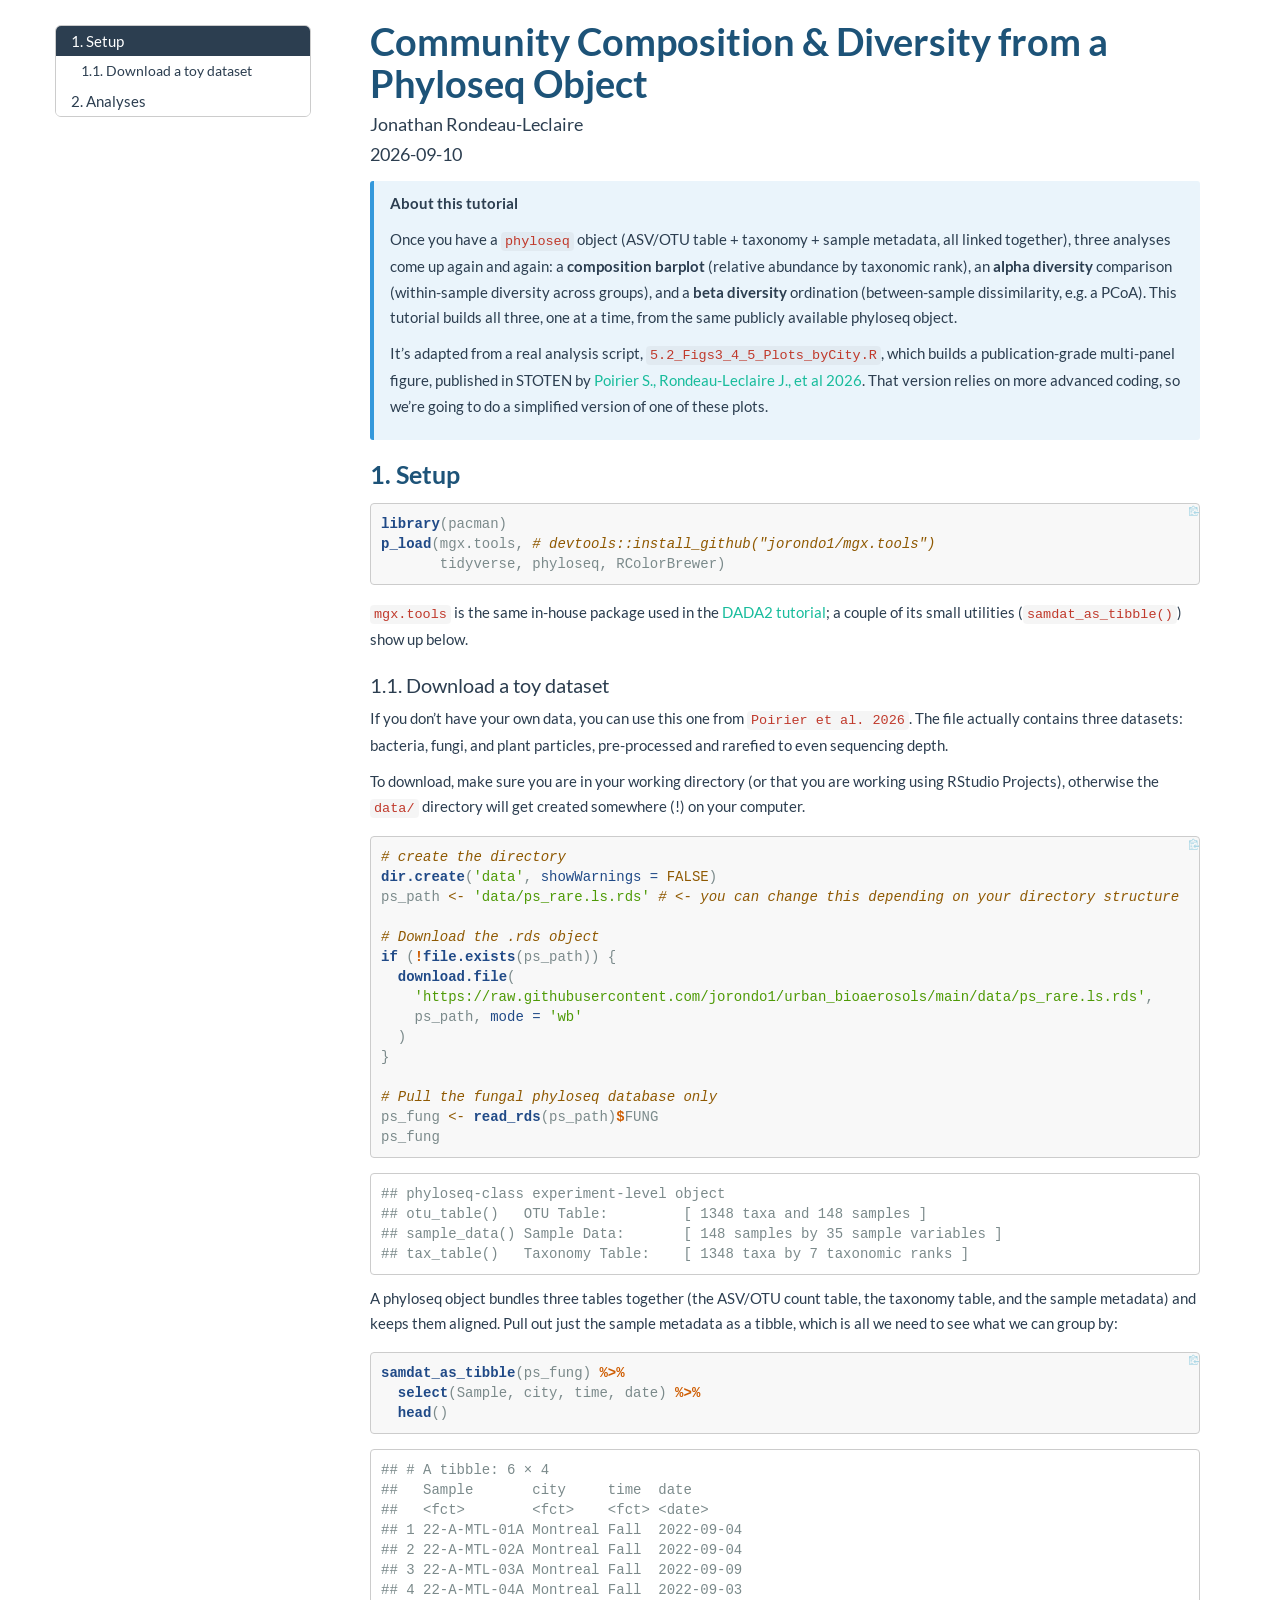
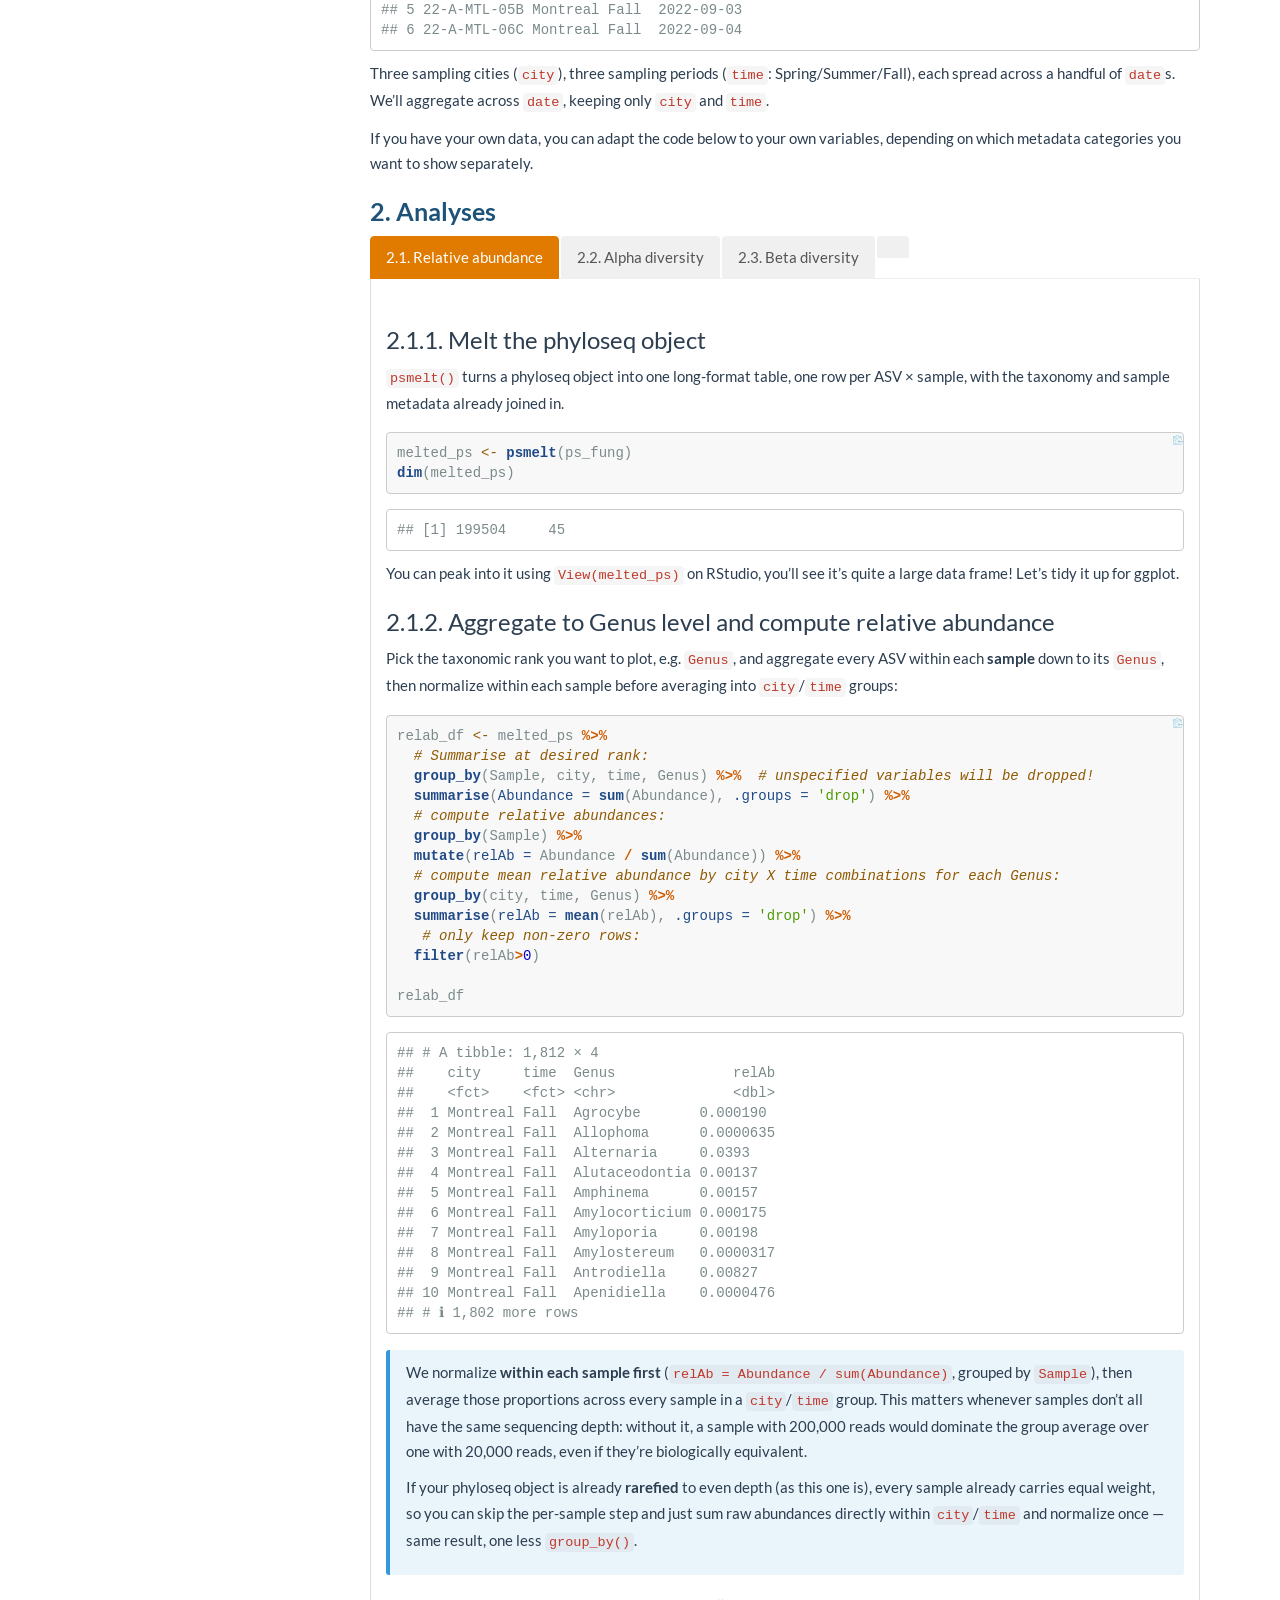
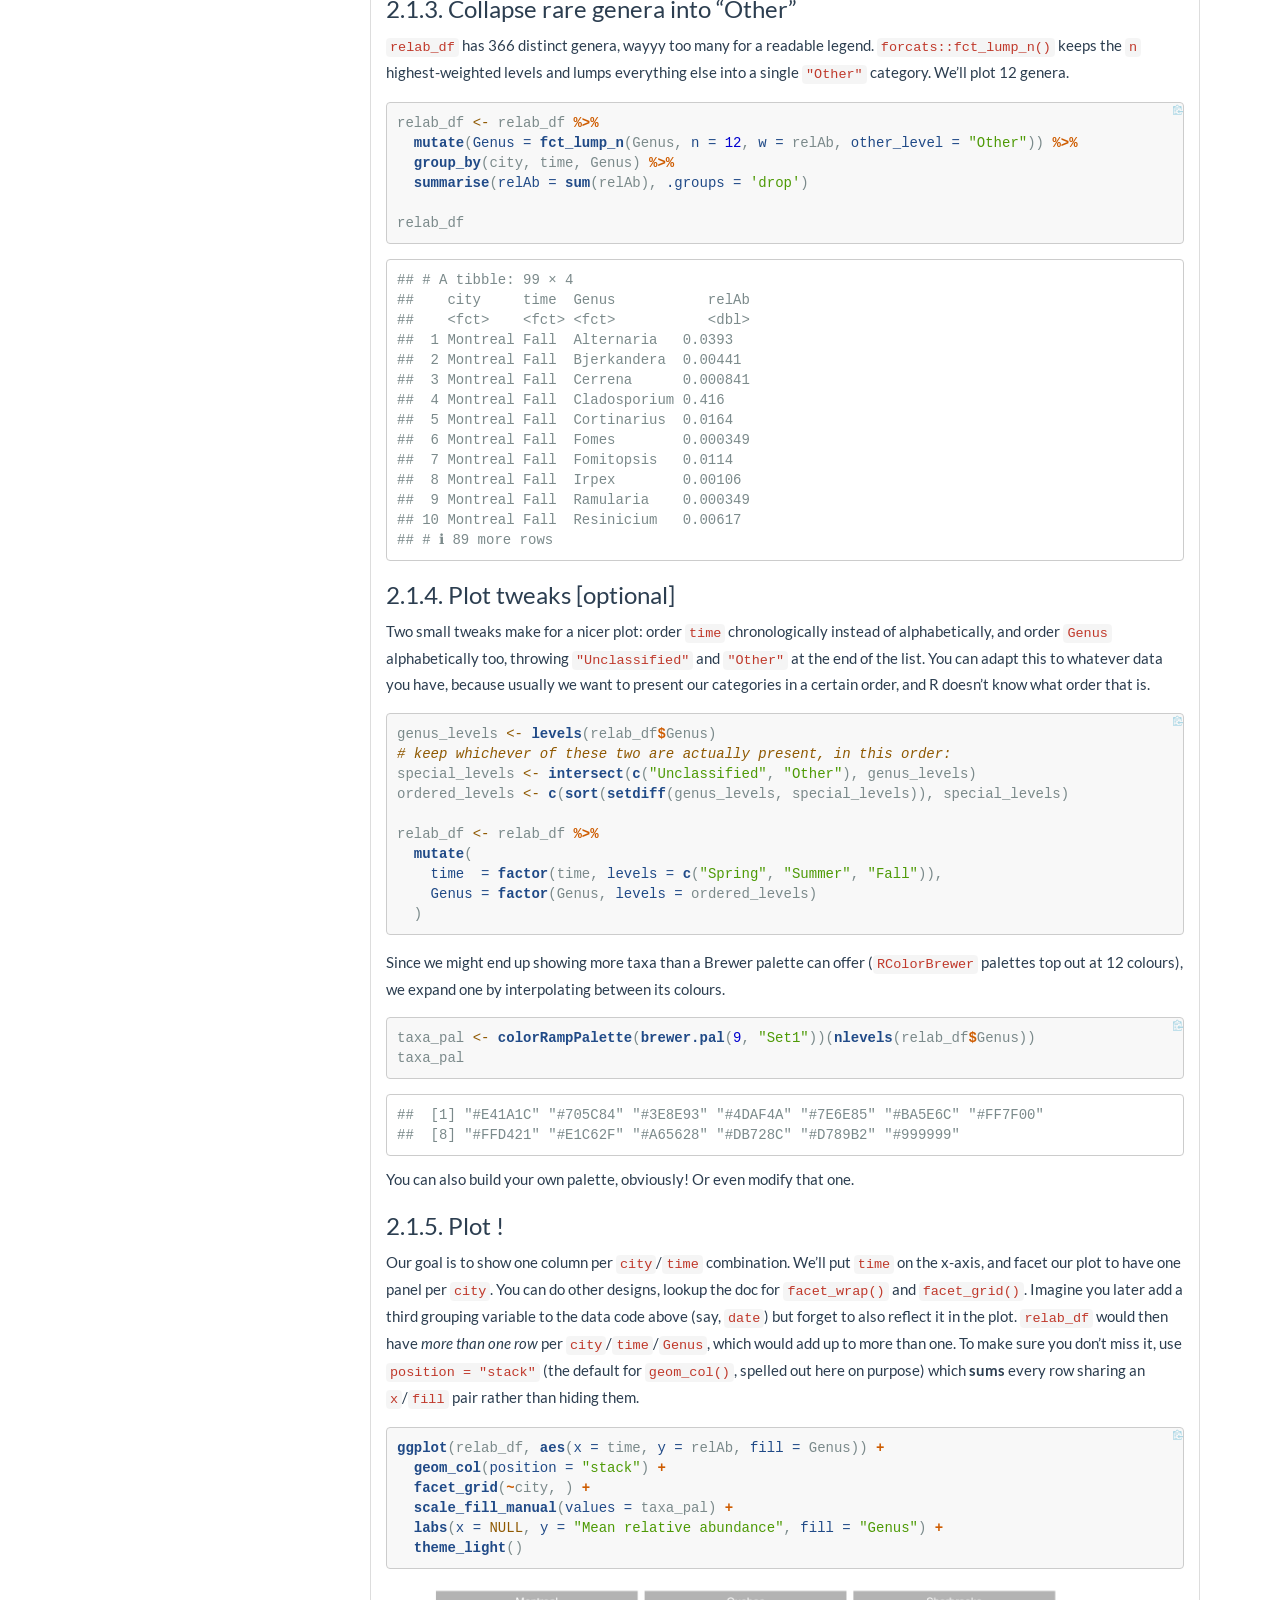
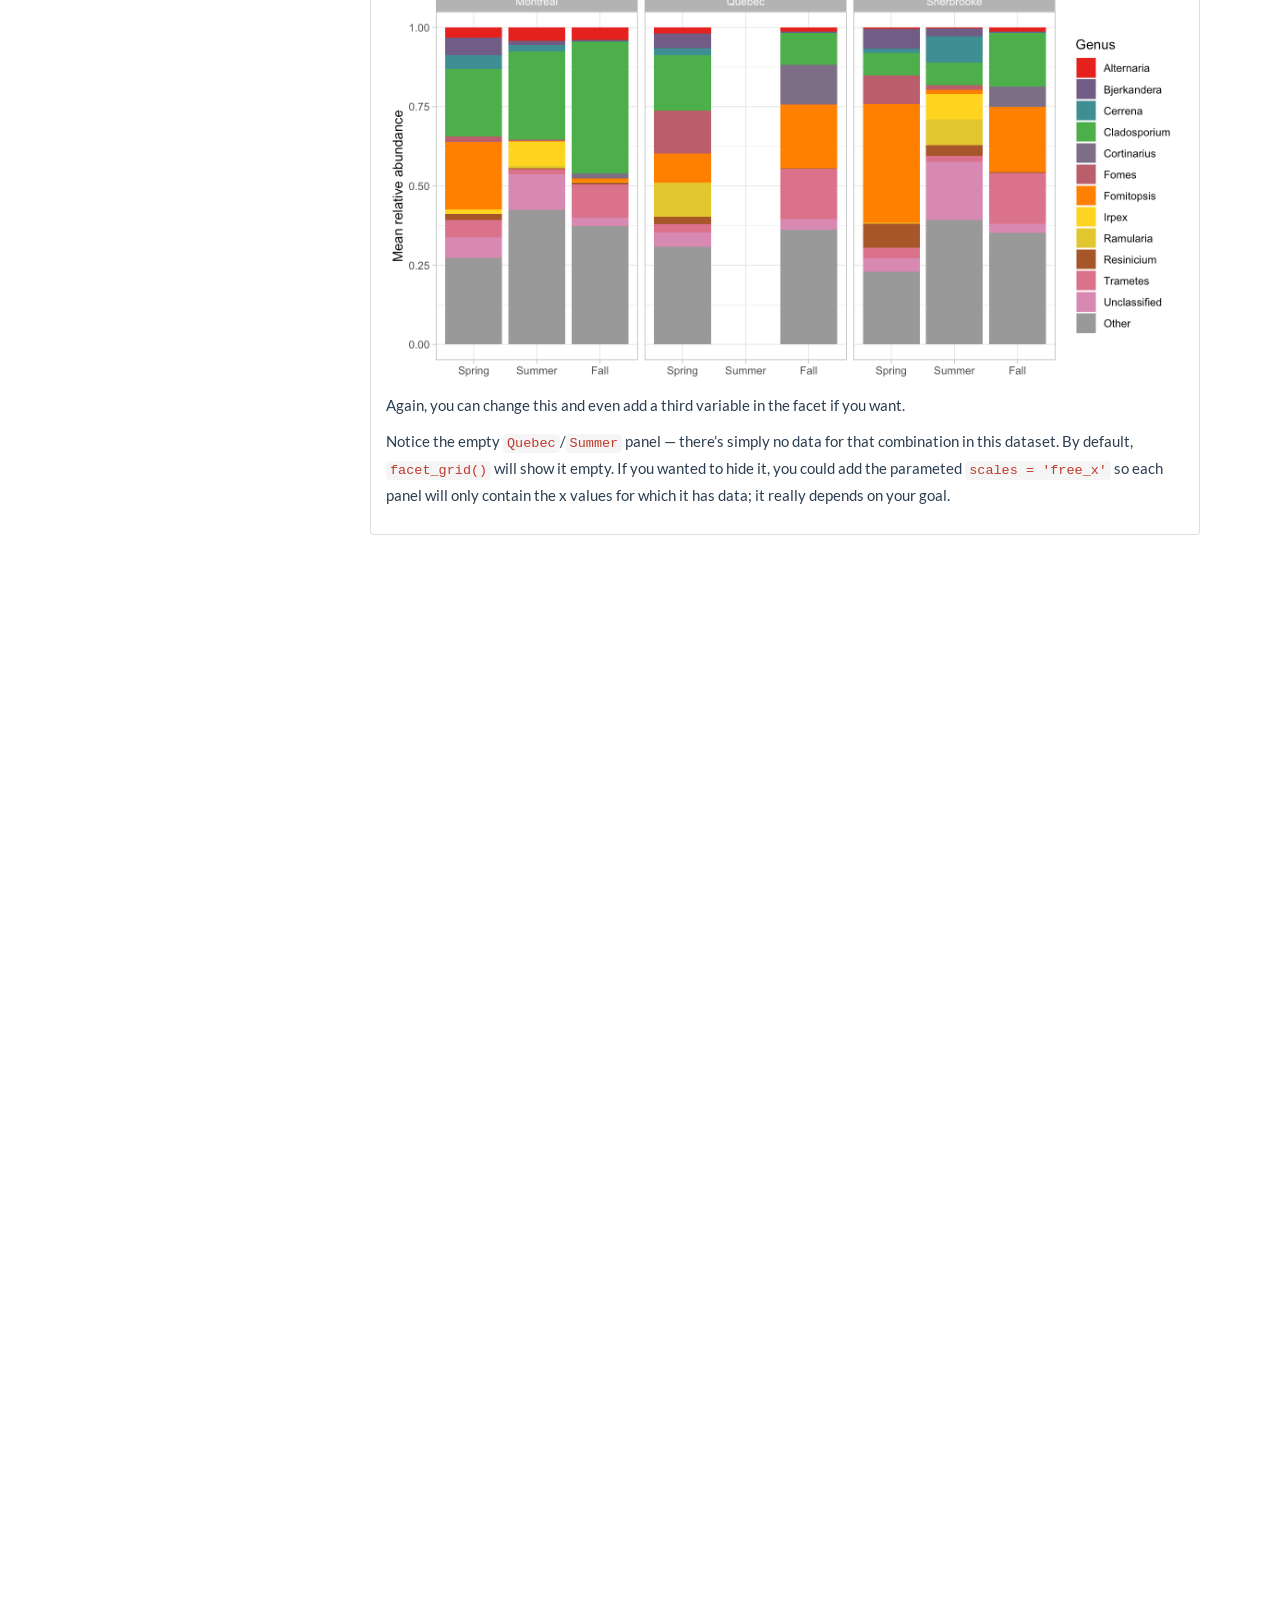
==== community_composition_tutorial.html @ 9f523bad "relab plot tuto" ====
<!DOCTYPE html>

<html>

<head>

<meta charset="utf-8" />
<meta name="generator" content="pandoc" />
<meta http-equiv="X-UA-Compatible" content="IE=EDGE" />


<meta name="author" content="Jonathan Rondeau-Leclaire" />

<meta name="date" content="2026-09-10" />

<title>Community Composition &amp; Diversity from a Phyloseq Object</title>

<script>// Pandoc 2.9 adds attributes on both header and div. We remove the former (to
// be compatible with the behavior of Pandoc < 2.8).
document.addEventListener('DOMContentLoaded', function(e) {
  var hs = document.querySelectorAll("div.section[class*='level'] > :first-child");
  var i, h, a;
  for (i = 0; i < hs.length; i++) {
    h = hs[i];
    if (!/^h[1-6]$/i.test(h.tagName)) continue;  // it should be a header h1-h6
    a = h.attributes;
    while (a.length > 0) h.removeAttribute(a[0].name);
  }
});
</script>
<script>/*! jQuery v3.6.0 | (c) OpenJS Foundation and other contributors | jquery.org/license */
!function(e,t){"use strict";"object"==typeof module&&"object"==typeof module.exports?module.exports=e.document?t(e,!0):function(e){if(!e.document)throw new Error("jQuery requires a window with a document");return t(e)}:t(e)}("undefined"!=typeof window?window:this,function(C,e){"use strict";var t=[],r=Object.getPrototypeOf,s=t.slice,g=t.flat?function(e){return t.flat.call(e)}:function(e){return t.concat.apply([],e)},u=t.push,i=t.indexOf,n={},o=n.toString,v=n.hasOwnProperty,a=v.toString,l=a.call(Object),y={},m=function(e){return"function"==typeof e&&"number"!=typeof e.nodeType&&"function"!=typeof e.item},x=function(e){return null!=e&&e===e.window},E=C.document,c={type:!0,src:!0,nonce:!0,noModule:!0};function b(e,t,n){var r,i,o=(n=n||E).createElement("script");if(o.text=e,t)for(r in c)(i=t[r]||t.getAttribute&&t.getAttribute(r))&&o.setAttribute(r,i);n.head.appendChild(o).parentNode.removeChild(o)}function w(e){return null==e?e+"":"object"==typeof e||"function"==typeof e?n[o.call(e)]||"object":typeof e}var f="3.6.0",S=function(e,t){return new S.fn.init(e,t)};function p(e){var t=!!e&&"length"in e&&e.length,n=w(e);return!m(e)&&!x(e)&&("array"===n||0===t||"number"==typeof t&&0<t&&t-1 in e)}S.fn=S.prototype={jquery:f,constructor:S,length:0,toArray:function(){return s.call(this)},get:function(e){return null==e?s.call(this):e<0?this[e+this.length]:this[e]},pushStack:function(e){var t=S.merge(this.constructor(),e);return t.prevObject=this,t},each:function(e){return S.each(this,e)},map:function(n){return this.pushStack(S.map(this,function(e,t){return n.call(e,t,e)}))},slice:function(){return this.pushStack(s.apply(this,arguments))},first:function(){return this.eq(0)},last:function(){return this.eq(-1)},even:function(){return this.pushStack(S.grep(this,function(e,t){return(t+1)%2}))},odd:function(){return this.pushStack(S.grep(this,function(e,t){return t%2}))},eq:function(e){var t=this.length,n=+e+(e<0?t:0);return this.pushStack(0<=n&&n<t?[this[n]]:[])},end:function(){return this.prevObject||this.constructor()},push:u,sort:t.sort,splice:t.splice},S.extend=S.fn.extend=function(){var e,t,n,r,i,o,a=arguments[0]||{},s=1,u=arguments.length,l=!1;for("boolean"==typeof a&&(l=a,a=arguments[s]||{},s++),"object"==typeof a||m(a)||(a={}),s===u&&(a=this,s--);s<u;s++)if(null!=(e=arguments[s]))for(t in e)r=e[t],"__proto__"!==t&&a!==r&&(l&&r&&(S.isPlainObject(r)||(i=Array.isArray(r)))?(n=a[t],o=i&&!Array.isArray(n)?[]:i||S.isPlainObject(n)?n:{},i=!1,a[t]=S.extend(l,o,r)):void 0!==r&&(a[t]=r));return a},S.extend({expando:"jQuery"+(f+Math.random()).replace(/\D/g,""),isReady:!0,error:function(e){throw new Error(e)},noop:function(){},isPlainObject:function(e){var t,n;return!(!e||"[object Object]"!==o.call(e))&&(!(t=r(e))||"function"==typeof(n=v.call(t,"constructor")&&t.constructor)&&a.call(n)===l)},isEmptyObject:function(e){var t;for(t in e)return!1;return!0},globalEval:function(e,t,n){b(e,{nonce:t&&t.nonce},n)},each:function(e,t){var n,r=0;if(p(e)){for(n=e.length;r<n;r++)if(!1===t.call(e[r],r,e[r]))break}else for(r in e)if(!1===t.call(e[r],r,e[r]))break;return e},makeArray:function(e,t){var n=t||[];return null!=e&&(p(Object(e))?S.merge(n,"string"==typeof e?[e]:e):u.call(n,e)),n},inArray:function(e,t,n){return null==t?-1:i.call(t,e,n)},merge:function(e,t){for(var n=+t.length,r=0,i=e.length;r<n;r++)e[i++]=t[r];return e.length=i,e},grep:function(e,t,n){for(var r=[],i=0,o=e.length,a=!n;i<o;i++)!t(e[i],i)!==a&&r.push(e[i]);return r},map:function(e,t,n){var r,i,o=0,a=[];if(p(e))for(r=e.length;o<r;o++)null!=(i=t(e[o],o,n))&&a.push(i);else for(o in e)null!=(i=t(e[o],o,n))&&a.push(i);return g(a)},guid:1,support:y}),"function"==typeof Symbol&&(S.fn[Symbol.iterator]=t[Symbol.iterator]),S.each("Boolean Number String Function Array Date RegExp Object Error Symbol".split(" "),function(e,t){n["[object "+t+"]"]=t.toLowerCase()});var d=function(n){var e,d,b,o,i,h,f,g,w,u,l,T,C,a,E,v,s,c,y,S="sizzle"+1*new Date,p=n.document,k=0,r=0,m=ue(),x=ue(),A=ue(),N=ue(),j=function(e,t){return e===t&&(l=!0),0},D={}.hasOwnProperty,t=[],q=t.pop,L=t.push,H=t.push,O=t.slice,P=function(e,t){for(var n=0,r=e.length;n<r;n++)if(e[n]===t)return n;return-1},R="checked|selected|async|autofocus|autoplay|controls|defer|disabled|hidden|ismap|loop|multiple|open|readonly|required|scoped",M="[\\x20\\t\\r\\n\\f]",I="(?:\\\\[\\da-fA-F]{1,6}"+M+"?|\\\\[^\\r\\n\\f]|[\\w-]|[^\0-\\x7f])+",W="\\["+M+"*("+I+")(?:"+M+"*([*^$|!~]?=)"+M+"*(?:'((?:\\\\.|[^\\\\'])*)'|\"((?:\\\\.|[^\\\\\"])*)\"|("+I+"))|)"+M+"*\\]",F=":("+I+")(?:\\((('((?:\\\\.|[^\\\\'])*)'|\"((?:\\\\.|[^\\\\\"])*)\")|((?:\\\\.|[^\\\\()[\\]]|"+W+")*)|.*)\\)|)",B=new RegExp(M+"+","g"),$=new RegExp("^"+M+"+|((?:^|[^\\\\])(?:\\\\.)*)"+M+"+$","g"),_=new RegExp("^"+M+"*,"+M+"*"),z=new RegExp("^"+M+"*([>+~]|"+M+")"+M+"*"),U=new RegExp(M+"|>"),X=new RegExp(F),V=new RegExp("^"+I+"$"),G={ID:new RegExp("^#("+I+")"),CLASS:new RegExp("^\\.("+I+")"),TAG:new RegExp("^("+I+"|[*])"),ATTR:new RegExp("^"+W),PSEUDO:new RegExp("^"+F),CHILD:new RegExp("^:(only|first|last|nth|nth-last)-(child|of-type)(?:\\("+M+"*(even|odd|(([+-]|)(\\d*)n|)"+M+"*(?:([+-]|)"+M+"*(\\d+)|))"+M+"*\\)|)","i"),bool:new RegExp("^(?:"+R+")$","i"),needsContext:new RegExp("^"+M+"*[>+~]|:(even|odd|eq|gt|lt|nth|first|last)(?:\\("+M+"*((?:-\\d)?\\d*)"+M+"*\\)|)(?=[^-]|$)","i")},Y=/HTML$/i,Q=/^(?:input|select|textarea|button)$/i,J=/^h\d$/i,K=/^[^{]+\{\s*\[native \w/,Z=/^(?:#([\w-]+)|(\w+)|\.([\w-]+))$/,ee=/[+~]/,te=new RegExp("\\\\[\\da-fA-F]{1,6}"+M+"?|\\\\([^\\r\\n\\f])","g"),ne=function(e,t){var n="0x"+e.slice(1)-65536;return t||(n<0?String.fromCharCode(n+65536):String.fromCharCode(n>>10|55296,1023&n|56320))},re=/([\0-\x1f\x7f]|^-?\d)|^-$|[^\0-\x1f\x7f-\uFFFF\w-]/g,ie=function(e,t){return t?"\0"===e?"\ufffd":e.slice(0,-1)+"\\"+e.charCodeAt(e.length-1).toString(16)+" ":"\\"+e},oe=function(){T()},ae=be(function(e){return!0===e.disabled&&"fieldset"===e.nodeName.toLowerCase()},{dir:"parentNode",next:"legend"});try{H.apply(t=O.call(p.childNodes),p.childNodes),t[p.childNodes.length].nodeType}catch(e){H={apply:t.length?function(e,t){L.apply(e,O.call(t))}:function(e,t){var n=e.length,r=0;while(e[n++]=t[r++]);e.length=n-1}}}function se(t,e,n,r){var i,o,a,s,u,l,c,f=e&&e.ownerDocument,p=e?e.nodeType:9;if(n=n||[],"string"!=typeof t||!t||1!==p&&9!==p&&11!==p)return n;if(!r&&(T(e),e=e||C,E)){if(11!==p&&(u=Z.exec(t)))if(i=u[1]){if(9===p){if(!(a=e.getElementById(i)))return n;if(a.id===i)return n.push(a),n}else if(f&&(a=f.getElementById(i))&&y(e,a)&&a.id===i)return n.push(a),n}else{if(u[2])return H.apply(n,e.getElementsByTagName(t)),n;if((i=u[3])&&d.getElementsByClassName&&e.getElementsByClassName)return H.apply(n,e.getElementsByClassName(i)),n}if(d.qsa&&!N[t+" "]&&(!v||!v.test(t))&&(1!==p||"object"!==e.nodeName.toLowerCase())){if(c=t,f=e,1===p&&(U.test(t)||z.test(t))){(f=ee.test(t)&&ye(e.parentNode)||e)===e&&d.scope||((s=e.getAttribute("id"))?s=s.replace(re,ie):e.setAttribute("id",s=S)),o=(l=h(t)).length;while(o--)l[o]=(s?"#"+s:":scope")+" "+xe(l[o]);c=l.join(",")}try{return H.apply(n,f.querySelectorAll(c)),n}catch(e){N(t,!0)}finally{s===S&&e.removeAttribute("id")}}}return g(t.replace($,"$1"),e,n,r)}function ue(){var r=[];return function e(t,n){return r.push(t+" ")>b.cacheLength&&delete e[r.shift()],e[t+" "]=n}}function le(e){return e[S]=!0,e}function ce(e){var t=C.createElement("fieldset");try{return!!e(t)}catch(e){return!1}finally{t.parentNode&&t.parentNode.removeChild(t),t=null}}function fe(e,t){var n=e.split("|"),r=n.length;while(r--)b.attrHandle[n[r]]=t}function pe(e,t){var n=t&&e,r=n&&1===e.nodeType&&1===t.nodeType&&e.sourceIndex-t.sourceIndex;if(r)return r;if(n)while(n=n.nextSibling)if(n===t)return-1;return e?1:-1}function de(t){return function(e){return"input"===e.nodeName.toLowerCase()&&e.type===t}}function he(n){return function(e){var t=e.nodeName.toLowerCase();return("input"===t||"button"===t)&&e.type===n}}function ge(t){return function(e){return"form"in e?e.parentNode&&!1===e.disabled?"label"in e?"label"in e.parentNode?e.parentNode.disabled===t:e.disabled===t:e.isDisabled===t||e.isDisabled!==!t&&ae(e)===t:e.disabled===t:"label"in e&&e.disabled===t}}function ve(a){return le(function(o){return o=+o,le(function(e,t){var n,r=a([],e.length,o),i=r.length;while(i--)e[n=r[i]]&&(e[n]=!(t[n]=e[n]))})})}function ye(e){return e&&"undefined"!=typeof e.getElementsByTagName&&e}for(e in d=se.support={},i=se.isXML=function(e){var t=e&&e.namespaceURI,n=e&&(e.ownerDocument||e).documentElement;return!Y.test(t||n&&n.nodeName||"HTML")},T=se.setDocument=function(e){var t,n,r=e?e.ownerDocument||e:p;return r!=C&&9===r.nodeType&&r.documentElement&&(a=(C=r).documentElement,E=!i(C),p!=C&&(n=C.defaultView)&&n.top!==n&&(n.addEventListener?n.addEventListener("unload",oe,!1):n.attachEvent&&n.attachEvent("onunload",oe)),d.scope=ce(function(e){return a.appendChild(e).appendChild(C.createElement("div")),"undefined"!=typeof e.querySelectorAll&&!e.querySelectorAll(":scope fieldset div").length}),d.attributes=ce(function(e){return e.className="i",!e.getAttribute("className")}),d.getElementsByTagName=ce(function(e){return e.appendChild(C.createComment("")),!e.getElementsByTagName("*").length}),d.getElementsByClassName=K.test(C.getElementsByClassName),d.getById=ce(function(e){return a.appendChild(e).id=S,!C.getElementsByName||!C.getElementsByName(S).length}),d.getById?(b.filter.ID=function(e){var t=e.replace(te,ne);return function(e){return e.getAttribute("id")===t}},b.find.ID=function(e,t){if("undefined"!=typeof t.getElementById&&E){var n=t.getElementById(e);return n?[n]:[]}}):(b.filter.ID=function(e){var n=e.replace(te,ne);return function(e){var t="undefined"!=typeof e.getAttributeNode&&e.getAttributeNode("id");return t&&t.value===n}},b.find.ID=function(e,t){if("undefined"!=typeof t.getElementById&&E){var n,r,i,o=t.getElementById(e);if(o){if((n=o.getAttributeNode("id"))&&n.value===e)return[o];i=t.getElementsByName(e),r=0;while(o=i[r++])if((n=o.getAttributeNode("id"))&&n.value===e)return[o]}return[]}}),b.find.TAG=d.getElementsByTagName?function(e,t){return"undefined"!=typeof t.getElementsByTagName?t.getElementsByTagName(e):d.qsa?t.querySelectorAll(e):void 0}:function(e,t){var n,r=[],i=0,o=t.getElementsByTagName(e);if("*"===e){while(n=o[i++])1===n.nodeType&&r.push(n);return r}return o},b.find.CLASS=d.getElementsByClassName&&function(e,t){if("undefined"!=typeof t.getElementsByClassName&&E)return t.getElementsByClassName(e)},s=[],v=[],(d.qsa=K.test(C.querySelectorAll))&&(ce(function(e){var t;a.appendChild(e).innerHTML="<a id='"+S+"'></a><select id='"+S+"-\r\\' msallowcapture=''><option selected=''></option></select>",e.querySelectorAll("[msallowcapture^='']").length&&v.push("[*^$]="+M+"*(?:''|\"\")"),e.querySelectorAll("[selected]").length||v.push("\\["+M+"*(?:value|"+R+")"),e.querySelectorAll("[id~="+S+"-]").length||v.push("~="),(t=C.createElement("input")).setAttribute("name",""),e.appendChild(t),e.querySelectorAll("[name='']").length||v.push("\\["+M+"*name"+M+"*="+M+"*(?:''|\"\")"),e.querySelectorAll(":checked").length||v.push(":checked"),e.querySelectorAll("a#"+S+"+*").length||v.push(".#.+[+~]"),e.querySelectorAll("\\\f"),v.push("[\\r\\n\\f]")}),ce(function(e){e.innerHTML="<a href='' disabled='disabled'></a><select disabled='disabled'><option/></select>";var t=C.createElement("input");t.setAttribute("type","hidden"),e.appendChild(t).setAttribute("name","D"),e.querySelectorAll("[name=d]").length&&v.push("name"+M+"*[*^$|!~]?="),2!==e.querySelectorAll(":enabled").length&&v.push(":enabled",":disabled"),a.appendChild(e).disabled=!0,2!==e.querySelectorAll(":disabled").length&&v.push(":enabled",":disabled"),e.querySelectorAll("*,:x"),v.push(",.*:")})),(d.matchesSelector=K.test(c=a.matches||a.webkitMatchesSelector||a.mozMatchesSelector||a.oMatchesSelector||a.msMatchesSelector))&&ce(function(e){d.disconnectedMatch=c.call(e,"*"),c.call(e,"[s!='']:x"),s.push("!=",F)}),v=v.length&&new RegExp(v.join("|")),s=s.length&&new RegExp(s.join("|")),t=K.test(a.compareDocumentPosition),y=t||K.test(a.contains)?function(e,t){var n=9===e.nodeType?e.documentElement:e,r=t&&t.parentNode;return e===r||!(!r||1!==r.nodeType||!(n.contains?n.contains(r):e.compareDocumentPosition&&16&e.compareDocumentPosition(r)))}:function(e,t){if(t)while(t=t.parentNode)if(t===e)return!0;return!1},j=t?function(e,t){if(e===t)return l=!0,0;var n=!e.compareDocumentPosition-!t.compareDocumentPosition;return n||(1&(n=(e.ownerDocument||e)==(t.ownerDocument||t)?e.compareDocumentPosition(t):1)||!d.sortDetached&&t.compareDocumentPosition(e)===n?e==C||e.ownerDocument==p&&y(p,e)?-1:t==C||t.ownerDocument==p&&y(p,t)?1:u?P(u,e)-P(u,t):0:4&n?-1:1)}:function(e,t){if(e===t)return l=!0,0;var n,r=0,i=e.parentNode,o=t.parentNode,a=[e],s=[t];if(!i||!o)return e==C?-1:t==C?1:i?-1:o?1:u?P(u,e)-P(u,t):0;if(i===o)return pe(e,t);n=e;while(n=n.parentNode)a.unshift(n);n=t;while(n=n.parentNode)s.unshift(n);while(a[r]===s[r])r++;return r?pe(a[r],s[r]):a[r]==p?-1:s[r]==p?1:0}),C},se.matches=function(e,t){return se(e,null,null,t)},se.matchesSelector=function(e,t){if(T(e),d.matchesSelector&&E&&!N[t+" "]&&(!s||!s.test(t))&&(!v||!v.test(t)))try{var n=c.call(e,t);if(n||d.disconnectedMatch||e.document&&11!==e.document.nodeType)return n}catch(e){N(t,!0)}return 0<se(t,C,null,[e]).length},se.contains=function(e,t){return(e.ownerDocument||e)!=C&&T(e),y(e,t)},se.attr=function(e,t){(e.ownerDocument||e)!=C&&T(e);var n=b.attrHandle[t.toLowerCase()],r=n&&D.call(b.attrHandle,t.toLowerCase())?n(e,t,!E):void 0;return void 0!==r?r:d.attributes||!E?e.getAttribute(t):(r=e.getAttributeNode(t))&&r.specified?r.value:null},se.escape=function(e){return(e+"").replace(re,ie)},se.error=function(e){throw new Error("Syntax error, unrecognized expression: "+e)},se.uniqueSort=function(e){var t,n=[],r=0,i=0;if(l=!d.detectDuplicates,u=!d.sortStable&&e.slice(0),e.sort(j),l){while(t=e[i++])t===e[i]&&(r=n.push(i));while(r--)e.splice(n[r],1)}return u=null,e},o=se.getText=function(e){var t,n="",r=0,i=e.nodeType;if(i){if(1===i||9===i||11===i){if("string"==typeof e.textContent)return e.textContent;for(e=e.firstChild;e;e=e.nextSibling)n+=o(e)}else if(3===i||4===i)return e.nodeValue}else while(t=e[r++])n+=o(t);return n},(b=se.selectors={cacheLength:50,createPseudo:le,match:G,attrHandle:{},find:{},relative:{">":{dir:"parentNode",first:!0}," ":{dir:"parentNode"},"+":{dir:"previousSibling",first:!0},"~":{dir:"previousSibling"}},preFilter:{ATTR:function(e){return e[1]=e[1].replace(te,ne),e[3]=(e[3]||e[4]||e[5]||"").replace(te,ne),"~="===e[2]&&(e[3]=" "+e[3]+" "),e.slice(0,4)},CHILD:function(e){return e[1]=e[1].toLowerCase(),"nth"===e[1].slice(0,3)?(e[3]||se.error(e[0]),e[4]=+(e[4]?e[5]+(e[6]||1):2*("even"===e[3]||"odd"===e[3])),e[5]=+(e[7]+e[8]||"odd"===e[3])):e[3]&&se.error(e[0]),e},PSEUDO:function(e){var t,n=!e[6]&&e[2];return G.CHILD.test(e[0])?null:(e[3]?e[2]=e[4]||e[5]||"":n&&X.test(n)&&(t=h(n,!0))&&(t=n.indexOf(")",n.length-t)-n.length)&&(e[0]=e[0].slice(0,t),e[2]=n.slice(0,t)),e.slice(0,3))}},filter:{TAG:function(e){var t=e.replace(te,ne).toLowerCase();return"*"===e?function(){return!0}:function(e){return e.nodeName&&e.nodeName.toLowerCase()===t}},CLASS:function(e){var t=m[e+" "];return t||(t=new RegExp("(^|"+M+")"+e+"("+M+"|$)"))&&m(e,function(e){return t.test("string"==typeof e.className&&e.className||"undefined"!=typeof e.getAttribute&&e.getAttribute("class")||"")})},ATTR:function(n,r,i){return function(e){var t=se.attr(e,n);return null==t?"!="===r:!r||(t+="","="===r?t===i:"!="===r?t!==i:"^="===r?i&&0===t.indexOf(i):"*="===r?i&&-1<t.indexOf(i):"$="===r?i&&t.slice(-i.length)===i:"~="===r?-1<(" "+t.replace(B," ")+" ").indexOf(i):"|="===r&&(t===i||t.slice(0,i.length+1)===i+"-"))}},CHILD:function(h,e,t,g,v){var y="nth"!==h.slice(0,3),m="last"!==h.slice(-4),x="of-type"===e;return 1===g&&0===v?function(e){return!!e.parentNode}:function(e,t,n){var r,i,o,a,s,u,l=y!==m?"nextSibling":"previousSibling",c=e.parentNode,f=x&&e.nodeName.toLowerCase(),p=!n&&!x,d=!1;if(c){if(y){while(l){a=e;while(a=a[l])if(x?a.nodeName.toLowerCase()===f:1===a.nodeType)return!1;u=l="only"===h&&!u&&"nextSibling"}return!0}if(u=[m?c.firstChild:c.lastChild],m&&p){d=(s=(r=(i=(o=(a=c)[S]||(a[S]={}))[a.uniqueID]||(o[a.uniqueID]={}))[h]||[])[0]===k&&r[1])&&r[2],a=s&&c.childNodes[s];while(a=++s&&a&&a[l]||(d=s=0)||u.pop())if(1===a.nodeType&&++d&&a===e){i[h]=[k,s,d];break}}else if(p&&(d=s=(r=(i=(o=(a=e)[S]||(a[S]={}))[a.uniqueID]||(o[a.uniqueID]={}))[h]||[])[0]===k&&r[1]),!1===d)while(a=++s&&a&&a[l]||(d=s=0)||u.pop())if((x?a.nodeName.toLowerCase()===f:1===a.nodeType)&&++d&&(p&&((i=(o=a[S]||(a[S]={}))[a.uniqueID]||(o[a.uniqueID]={}))[h]=[k,d]),a===e))break;return(d-=v)===g||d%g==0&&0<=d/g}}},PSEUDO:function(e,o){var t,a=b.pseudos[e]||b.setFilters[e.toLowerCase()]||se.error("unsupported pseudo: "+e);return a[S]?a(o):1<a.length?(t=[e,e,"",o],b.setFilters.hasOwnProperty(e.toLowerCase())?le(function(e,t){var n,r=a(e,o),i=r.length;while(i--)e[n=P(e,r[i])]=!(t[n]=r[i])}):function(e){return a(e,0,t)}):a}},pseudos:{not:le(function(e){var r=[],i=[],s=f(e.replace($,"$1"));return s[S]?le(function(e,t,n,r){var i,o=s(e,null,r,[]),a=e.length;while(a--)(i=o[a])&&(e[a]=!(t[a]=i))}):function(e,t,n){return r[0]=e,s(r,null,n,i),r[0]=null,!i.pop()}}),has:le(function(t){return function(e){return 0<se(t,e).length}}),contains:le(function(t){return t=t.replace(te,ne),function(e){return-1<(e.textContent||o(e)).indexOf(t)}}),lang:le(function(n){return V.test(n||"")||se.error("unsupported lang: "+n),n=n.replace(te,ne).toLowerCase(),function(e){var t;do{if(t=E?e.lang:e.getAttribute("xml:lang")||e.getAttribute("lang"))return(t=t.toLowerCase())===n||0===t.indexOf(n+"-")}while((e=e.parentNode)&&1===e.nodeType);return!1}}),target:function(e){var t=n.location&&n.location.hash;return t&&t.slice(1)===e.id},root:function(e){return e===a},focus:function(e){return e===C.activeElement&&(!C.hasFocus||C.hasFocus())&&!!(e.type||e.href||~e.tabIndex)},enabled:ge(!1),disabled:ge(!0),checked:function(e){var t=e.nodeName.toLowerCase();return"input"===t&&!!e.checked||"option"===t&&!!e.selected},selected:function(e){return e.parentNode&&e.parentNode.selectedIndex,!0===e.selected},empty:function(e){for(e=e.firstChild;e;e=e.nextSibling)if(e.nodeType<6)return!1;return!0},parent:function(e){return!b.pseudos.empty(e)},header:function(e){return J.test(e.nodeName)},input:function(e){return Q.test(e.nodeName)},button:function(e){var t=e.nodeName.toLowerCase();return"input"===t&&"button"===e.type||"button"===t},text:function(e){var t;return"input"===e.nodeName.toLowerCase()&&"text"===e.type&&(null==(t=e.getAttribute("type"))||"text"===t.toLowerCase())},first:ve(function(){return[0]}),last:ve(function(e,t){return[t-1]}),eq:ve(function(e,t,n){return[n<0?n+t:n]}),even:ve(function(e,t){for(var n=0;n<t;n+=2)e.push(n);return e}),odd:ve(function(e,t){for(var n=1;n<t;n+=2)e.push(n);return e}),lt:ve(function(e,t,n){for(var r=n<0?n+t:t<n?t:n;0<=--r;)e.push(r);return e}),gt:ve(function(e,t,n){for(var r=n<0?n+t:n;++r<t;)e.push(r);return e})}}).pseudos.nth=b.pseudos.eq,{radio:!0,checkbox:!0,file:!0,password:!0,image:!0})b.pseudos[e]=de(e);for(e in{submit:!0,reset:!0})b.pseudos[e]=he(e);function me(){}function xe(e){for(var t=0,n=e.length,r="";t<n;t++)r+=e[t].value;return r}function be(s,e,t){var u=e.dir,l=e.next,c=l||u,f=t&&"parentNode"===c,p=r++;return e.first?function(e,t,n){while(e=e[u])if(1===e.nodeType||f)return s(e,t,n);return!1}:function(e,t,n){var r,i,o,a=[k,p];if(n){while(e=e[u])if((1===e.nodeType||f)&&s(e,t,n))return!0}else while(e=e[u])if(1===e.nodeType||f)if(i=(o=e[S]||(e[S]={}))[e.uniqueID]||(o[e.uniqueID]={}),l&&l===e.nodeName.toLowerCase())e=e[u]||e;else{if((r=i[c])&&r[0]===k&&r[1]===p)return a[2]=r[2];if((i[c]=a)[2]=s(e,t,n))return!0}return!1}}function we(i){return 1<i.length?function(e,t,n){var r=i.length;while(r--)if(!i[r](e,t,n))return!1;return!0}:i[0]}function Te(e,t,n,r,i){for(var o,a=[],s=0,u=e.length,l=null!=t;s<u;s++)(o=e[s])&&(n&&!n(o,r,i)||(a.push(o),l&&t.push(s)));return a}function Ce(d,h,g,v,y,e){return v&&!v[S]&&(v=Ce(v)),y&&!y[S]&&(y=Ce(y,e)),le(function(e,t,n,r){var i,o,a,s=[],u=[],l=t.length,c=e||function(e,t,n){for(var r=0,i=t.length;r<i;r++)se(e,t[r],n);return n}(h||"*",n.nodeType?[n]:n,[]),f=!d||!e&&h?c:Te(c,s,d,n,r),p=g?y||(e?d:l||v)?[]:t:f;if(g&&g(f,p,n,r),v){i=Te(p,u),v(i,[],n,r),o=i.length;while(o--)(a=i[o])&&(p[u[o]]=!(f[u[o]]=a))}if(e){if(y||d){if(y){i=[],o=p.length;while(o--)(a=p[o])&&i.push(f[o]=a);y(null,p=[],i,r)}o=p.length;while(o--)(a=p[o])&&-1<(i=y?P(e,a):s[o])&&(e[i]=!(t[i]=a))}}else p=Te(p===t?p.splice(l,p.length):p),y?y(null,t,p,r):H.apply(t,p)})}function Ee(e){for(var i,t,n,r=e.length,o=b.relative[e[0].type],a=o||b.relative[" "],s=o?1:0,u=be(function(e){return e===i},a,!0),l=be(function(e){return-1<P(i,e)},a,!0),c=[function(e,t,n){var r=!o&&(n||t!==w)||((i=t).nodeType?u(e,t,n):l(e,t,n));return i=null,r}];s<r;s++)if(t=b.relative[e[s].type])c=[be(we(c),t)];else{if((t=b.filter[e[s].type].apply(null,e[s].matches))[S]){for(n=++s;n<r;n++)if(b.relative[e[n].type])break;return Ce(1<s&&we(c),1<s&&xe(e.slice(0,s-1).concat({value:" "===e[s-2].type?"*":""})).replace($,"$1"),t,s<n&&Ee(e.slice(s,n)),n<r&&Ee(e=e.slice(n)),n<r&&xe(e))}c.push(t)}return we(c)}return me.prototype=b.filters=b.pseudos,b.setFilters=new me,h=se.tokenize=function(e,t){var n,r,i,o,a,s,u,l=x[e+" "];if(l)return t?0:l.slice(0);a=e,s=[],u=b.preFilter;while(a){for(o in n&&!(r=_.exec(a))||(r&&(a=a.slice(r[0].length)||a),s.push(i=[])),n=!1,(r=z.exec(a))&&(n=r.shift(),i.push({value:n,type:r[0].replace($," ")}),a=a.slice(n.length)),b.filter)!(r=G[o].exec(a))||u[o]&&!(r=u[o](r))||(n=r.shift(),i.push({value:n,type:o,matches:r}),a=a.slice(n.length));if(!n)break}return t?a.length:a?se.error(e):x(e,s).slice(0)},f=se.compile=function(e,t){var n,v,y,m,x,r,i=[],o=[],a=A[e+" "];if(!a){t||(t=h(e)),n=t.length;while(n--)(a=Ee(t[n]))[S]?i.push(a):o.push(a);(a=A(e,(v=o,m=0<(y=i).length,x=0<v.length,r=function(e,t,n,r,i){var o,a,s,u=0,l="0",c=e&&[],f=[],p=w,d=e||x&&b.find.TAG("*",i),h=k+=null==p?1:Math.random()||.1,g=d.length;for(i&&(w=t==C||t||i);l!==g&&null!=(o=d[l]);l++){if(x&&o){a=0,t||o.ownerDocument==C||(T(o),n=!E);while(s=v[a++])if(s(o,t||C,n)){r.push(o);break}i&&(k=h)}m&&((o=!s&&o)&&u--,e&&c.push(o))}if(u+=l,m&&l!==u){a=0;while(s=y[a++])s(c,f,t,n);if(e){if(0<u)while(l--)c[l]||f[l]||(f[l]=q.call(r));f=Te(f)}H.apply(r,f),i&&!e&&0<f.length&&1<u+y.length&&se.uniqueSort(r)}return i&&(k=h,w=p),c},m?le(r):r))).selector=e}return a},g=se.select=function(e,t,n,r){var i,o,a,s,u,l="function"==typeof e&&e,c=!r&&h(e=l.selector||e);if(n=n||[],1===c.length){if(2<(o=c[0]=c[0].slice(0)).length&&"ID"===(a=o[0]).type&&9===t.nodeType&&E&&b.relative[o[1].type]){if(!(t=(b.find.ID(a.matches[0].replace(te,ne),t)||[])[0]))return n;l&&(t=t.parentNode),e=e.slice(o.shift().value.length)}i=G.needsContext.test(e)?0:o.length;while(i--){if(a=o[i],b.relative[s=a.type])break;if((u=b.find[s])&&(r=u(a.matches[0].replace(te,ne),ee.test(o[0].type)&&ye(t.parentNode)||t))){if(o.splice(i,1),!(e=r.length&&xe(o)))return H.apply(n,r),n;break}}}return(l||f(e,c))(r,t,!E,n,!t||ee.test(e)&&ye(t.parentNode)||t),n},d.sortStable=S.split("").sort(j).join("")===S,d.detectDuplicates=!!l,T(),d.sortDetached=ce(function(e){return 1&e.compareDocumentPosition(C.createElement("fieldset"))}),ce(function(e){return e.innerHTML="<a href='#'></a>","#"===e.firstChild.getAttribute("href")})||fe("type|href|height|width",function(e,t,n){if(!n)return e.getAttribute(t,"type"===t.toLowerCase()?1:2)}),d.attributes&&ce(function(e){return e.innerHTML="<input/>",e.firstChild.setAttribute("value",""),""===e.firstChild.getAttribute("value")})||fe("value",function(e,t,n){if(!n&&"input"===e.nodeName.toLowerCase())return e.defaultValue}),ce(function(e){return null==e.getAttribute("disabled")})||fe(R,function(e,t,n){var r;if(!n)return!0===e[t]?t.toLowerCase():(r=e.getAttributeNode(t))&&r.specified?r.value:null}),se}(C);S.find=d,S.expr=d.selectors,S.expr[":"]=S.expr.pseudos,S.uniqueSort=S.unique=d.uniqueSort,S.text=d.getText,S.isXMLDoc=d.isXML,S.contains=d.contains,S.escapeSelector=d.escape;var h=function(e,t,n){var r=[],i=void 0!==n;while((e=e[t])&&9!==e.nodeType)if(1===e.nodeType){if(i&&S(e).is(n))break;r.push(e)}return r},T=function(e,t){for(var n=[];e;e=e.nextSibling)1===e.nodeType&&e!==t&&n.push(e);return n},k=S.expr.match.needsContext;function A(e,t){return e.nodeName&&e.nodeName.toLowerCase()===t.toLowerCase()}var N=/^<([a-z][^\/\0>:\x20\t\r\n\f]*)[\x20\t\r\n\f]*\/?>(?:<\/\1>|)$/i;function j(e,n,r){return m(n)?S.grep(e,function(e,t){return!!n.call(e,t,e)!==r}):n.nodeType?S.grep(e,function(e){return e===n!==r}):"string"!=typeof n?S.grep(e,function(e){return-1<i.call(n,e)!==r}):S.filter(n,e,r)}S.filter=function(e,t,n){var r=t[0];return n&&(e=":not("+e+")"),1===t.length&&1===r.nodeType?S.find.matchesSelector(r,e)?[r]:[]:S.find.matches(e,S.grep(t,function(e){return 1===e.nodeType}))},S.fn.extend({find:function(e){var t,n,r=this.length,i=this;if("string"!=typeof e)return this.pushStack(S(e).filter(function(){for(t=0;t<r;t++)if(S.contains(i[t],this))return!0}));for(n=this.pushStack([]),t=0;t<r;t++)S.find(e,i[t],n);return 1<r?S.uniqueSort(n):n},filter:function(e){return this.pushStack(j(this,e||[],!1))},not:function(e){return this.pushStack(j(this,e||[],!0))},is:function(e){return!!j(this,"string"==typeof e&&k.test(e)?S(e):e||[],!1).length}});var D,q=/^(?:\s*(<[\w\W]+>)[^>]*|#([\w-]+))$/;(S.fn.init=function(e,t,n){var r,i;if(!e)return this;if(n=n||D,"string"==typeof e){if(!(r="<"===e[0]&&">"===e[e.length-1]&&3<=e.length?[null,e,null]:q.exec(e))||!r[1]&&t)return!t||t.jquery?(t||n).find(e):this.constructor(t).find(e);if(r[1]){if(t=t instanceof S?t[0]:t,S.merge(this,S.parseHTML(r[1],t&&t.nodeType?t.ownerDocument||t:E,!0)),N.test(r[1])&&S.isPlainObject(t))for(r in t)m(this[r])?this[r](t[r]):this.attr(r,t[r]);return this}return(i=E.getElementById(r[2]))&&(this[0]=i,this.length=1),this}return e.nodeType?(this[0]=e,this.length=1,this):m(e)?void 0!==n.ready?n.ready(e):e(S):S.makeArray(e,this)}).prototype=S.fn,D=S(E);var L=/^(?:parents|prev(?:Until|All))/,H={children:!0,contents:!0,next:!0,prev:!0};function O(e,t){while((e=e[t])&&1!==e.nodeType);return e}S.fn.extend({has:function(e){var t=S(e,this),n=t.length;return this.filter(function(){for(var e=0;e<n;e++)if(S.contains(this,t[e]))return!0})},closest:function(e,t){var n,r=0,i=this.length,o=[],a="string"!=typeof e&&S(e);if(!k.test(e))for(;r<i;r++)for(n=this[r];n&&n!==t;n=n.parentNode)if(n.nodeType<11&&(a?-1<a.index(n):1===n.nodeType&&S.find.matchesSelector(n,e))){o.push(n);break}return this.pushStack(1<o.length?S.uniqueSort(o):o)},index:function(e){return e?"string"==typeof e?i.call(S(e),this[0]):i.call(this,e.jquery?e[0]:e):this[0]&&this[0].parentNode?this.first().prevAll().length:-1},add:function(e,t){return this.pushStack(S.uniqueSort(S.merge(this.get(),S(e,t))))},addBack:function(e){return this.add(null==e?this.prevObject:this.prevObject.filter(e))}}),S.each({parent:function(e){var t=e.parentNode;return t&&11!==t.nodeType?t:null},parents:function(e){return h(e,"parentNode")},parentsUntil:function(e,t,n){return h(e,"parentNode",n)},next:function(e){return O(e,"nextSibling")},prev:function(e){return O(e,"previousSibling")},nextAll:function(e){return h(e,"nextSibling")},prevAll:function(e){return h(e,"previousSibling")},nextUntil:function(e,t,n){return h(e,"nextSibling",n)},prevUntil:function(e,t,n){return h(e,"previousSibling",n)},siblings:function(e){return T((e.parentNode||{}).firstChild,e)},children:function(e){return T(e.firstChild)},contents:function(e){return null!=e.contentDocument&&r(e.contentDocument)?e.contentDocument:(A(e,"template")&&(e=e.content||e),S.merge([],e.childNodes))}},function(r,i){S.fn[r]=function(e,t){var n=S.map(this,i,e);return"Until"!==r.slice(-5)&&(t=e),t&&"string"==typeof t&&(n=S.filter(t,n)),1<this.length&&(H[r]||S.uniqueSort(n),L.test(r)&&n.reverse()),this.pushStack(n)}});var P=/[^\x20\t\r\n\f]+/g;function R(e){return e}function M(e){throw e}function I(e,t,n,r){var i;try{e&&m(i=e.promise)?i.call(e).done(t).fail(n):e&&m(i=e.then)?i.call(e,t,n):t.apply(void 0,[e].slice(r))}catch(e){n.apply(void 0,[e])}}S.Callbacks=function(r){var e,n;r="string"==typeof r?(e=r,n={},S.each(e.match(P)||[],function(e,t){n[t]=!0}),n):S.extend({},r);var i,t,o,a,s=[],u=[],l=-1,c=function(){for(a=a||r.once,o=i=!0;u.length;l=-1){t=u.shift();while(++l<s.length)!1===s[l].apply(t[0],t[1])&&r.stopOnFalse&&(l=s.length,t=!1)}r.memory||(t=!1),i=!1,a&&(s=t?[]:"")},f={add:function(){return s&&(t&&!i&&(l=s.length-1,u.push(t)),function n(e){S.each(e,function(e,t){m(t)?r.unique&&f.has(t)||s.push(t):t&&t.length&&"string"!==w(t)&&n(t)})}(arguments),t&&!i&&c()),this},remove:function(){return S.each(arguments,function(e,t){var n;while(-1<(n=S.inArray(t,s,n)))s.splice(n,1),n<=l&&l--}),this},has:function(e){return e?-1<S.inArray(e,s):0<s.length},empty:function(){return s&&(s=[]),this},disable:function(){return a=u=[],s=t="",this},disabled:function(){return!s},lock:function(){return a=u=[],t||i||(s=t=""),this},locked:function(){return!!a},fireWith:function(e,t){return a||(t=[e,(t=t||[]).slice?t.slice():t],u.push(t),i||c()),this},fire:function(){return f.fireWith(this,arguments),this},fired:function(){return!!o}};return f},S.extend({Deferred:function(e){var o=[["notify","progress",S.Callbacks("memory"),S.Callbacks("memory"),2],["resolve","done",S.Callbacks("once memory"),S.Callbacks("once memory"),0,"resolved"],["reject","fail",S.Callbacks("once memory"),S.Callbacks("once memory"),1,"rejected"]],i="pending",a={state:function(){return i},always:function(){return s.done(arguments).fail(arguments),this},"catch":function(e){return a.then(null,e)},pipe:function(){var i=arguments;return S.Deferred(function(r){S.each(o,function(e,t){var n=m(i[t[4]])&&i[t[4]];s[t[1]](function(){var e=n&&n.apply(this,arguments);e&&m(e.promise)?e.promise().progress(r.notify).done(r.resolve).fail(r.reject):r[t[0]+"With"](this,n?[e]:arguments)})}),i=null}).promise()},then:function(t,n,r){var u=0;function l(i,o,a,s){return function(){var n=this,r=arguments,e=function(){var e,t;if(!(i<u)){if((e=a.apply(n,r))===o.promise())throw new TypeError("Thenable self-resolution");t=e&&("object"==typeof e||"function"==typeof e)&&e.then,m(t)?s?t.call(e,l(u,o,R,s),l(u,o,M,s)):(u++,t.call(e,l(u,o,R,s),l(u,o,M,s),l(u,o,R,o.notifyWith))):(a!==R&&(n=void 0,r=[e]),(s||o.resolveWith)(n,r))}},t=s?e:function(){try{e()}catch(e){S.Deferred.exceptionHook&&S.Deferred.exceptionHook(e,t.stackTrace),u<=i+1&&(a!==M&&(n=void 0,r=[e]),o.rejectWith(n,r))}};i?t():(S.Deferred.getStackHook&&(t.stackTrace=S.Deferred.getStackHook()),C.setTimeout(t))}}return S.Deferred(function(e){o[0][3].add(l(0,e,m(r)?r:R,e.notifyWith)),o[1][3].add(l(0,e,m(t)?t:R)),o[2][3].add(l(0,e,m(n)?n:M))}).promise()},promise:function(e){return null!=e?S.extend(e,a):a}},s={};return S.each(o,function(e,t){var n=t[2],r=t[5];a[t[1]]=n.add,r&&n.add(function(){i=r},o[3-e][2].disable,o[3-e][3].disable,o[0][2].lock,o[0][3].lock),n.add(t[3].fire),s[t[0]]=function(){return s[t[0]+"With"](this===s?void 0:this,arguments),this},s[t[0]+"With"]=n.fireWith}),a.promise(s),e&&e.call(s,s),s},when:function(e){var n=arguments.length,t=n,r=Array(t),i=s.call(arguments),o=S.Deferred(),a=function(t){return function(e){r[t]=this,i[t]=1<arguments.length?s.call(arguments):e,--n||o.resolveWith(r,i)}};if(n<=1&&(I(e,o.done(a(t)).resolve,o.reject,!n),"pending"===o.state()||m(i[t]&&i[t].then)))return o.then();while(t--)I(i[t],a(t),o.reject);return o.promise()}});var W=/^(Eval|Internal|Range|Reference|Syntax|Type|URI)Error$/;S.Deferred.exceptionHook=function(e,t){C.console&&C.console.warn&&e&&W.test(e.name)&&C.console.warn("jQuery.Deferred exception: "+e.message,e.stack,t)},S.readyException=function(e){C.setTimeout(function(){throw e})};var F=S.Deferred();function B(){E.removeEventListener("DOMContentLoaded",B),C.removeEventListener("load",B),S.ready()}S.fn.ready=function(e){return F.then(e)["catch"](function(e){S.readyException(e)}),this},S.extend({isReady:!1,readyWait:1,ready:function(e){(!0===e?--S.readyWait:S.isReady)||(S.isReady=!0)!==e&&0<--S.readyWait||F.resolveWith(E,[S])}}),S.ready.then=F.then,"complete"===E.readyState||"loading"!==E.readyState&&!E.documentElement.doScroll?C.setTimeout(S.ready):(E.addEventListener("DOMContentLoaded",B),C.addEventListener("load",B));var $=function(e,t,n,r,i,o,a){var s=0,u=e.length,l=null==n;if("object"===w(n))for(s in i=!0,n)$(e,t,s,n[s],!0,o,a);else if(void 0!==r&&(i=!0,m(r)||(a=!0),l&&(a?(t.call(e,r),t=null):(l=t,t=function(e,t,n){return l.call(S(e),n)})),t))for(;s<u;s++)t(e[s],n,a?r:r.call(e[s],s,t(e[s],n)));return i?e:l?t.call(e):u?t(e[0],n):o},_=/^-ms-/,z=/-([a-z])/g;function U(e,t){return t.toUpperCase()}function X(e){return e.replace(_,"ms-").replace(z,U)}var V=function(e){return 1===e.nodeType||9===e.nodeType||!+e.nodeType};function G(){this.expando=S.expando+G.uid++}G.uid=1,G.prototype={cache:function(e){var t=e[this.expando];return t||(t={},V(e)&&(e.nodeType?e[this.expando]=t:Object.defineProperty(e,this.expando,{value:t,configurable:!0}))),t},set:function(e,t,n){var r,i=this.cache(e);if("string"==typeof t)i[X(t)]=n;else for(r in t)i[X(r)]=t[r];return i},get:function(e,t){return void 0===t?this.cache(e):e[this.expando]&&e[this.expando][X(t)]},access:function(e,t,n){return void 0===t||t&&"string"==typeof t&&void 0===n?this.get(e,t):(this.set(e,t,n),void 0!==n?n:t)},remove:function(e,t){var n,r=e[this.expando];if(void 0!==r){if(void 0!==t){n=(t=Array.isArray(t)?t.map(X):(t=X(t))in r?[t]:t.match(P)||[]).length;while(n--)delete r[t[n]]}(void 0===t||S.isEmptyObject(r))&&(e.nodeType?e[this.expando]=void 0:delete e[this.expando])}},hasData:function(e){var t=e[this.expando];return void 0!==t&&!S.isEmptyObject(t)}};var Y=new G,Q=new G,J=/^(?:\{[\w\W]*\}|\[[\w\W]*\])$/,K=/[A-Z]/g;function Z(e,t,n){var r,i;if(void 0===n&&1===e.nodeType)if(r="data-"+t.replace(K,"-$&").toLowerCase(),"string"==typeof(n=e.getAttribute(r))){try{n="true"===(i=n)||"false"!==i&&("null"===i?null:i===+i+""?+i:J.test(i)?JSON.parse(i):i)}catch(e){}Q.set(e,t,n)}else n=void 0;return n}S.extend({hasData:function(e){return Q.hasData(e)||Y.hasData(e)},data:function(e,t,n){return Q.access(e,t,n)},removeData:function(e,t){Q.remove(e,t)},_data:function(e,t,n){return Y.access(e,t,n)},_removeData:function(e,t){Y.remove(e,t)}}),S.fn.extend({data:function(n,e){var t,r,i,o=this[0],a=o&&o.attributes;if(void 0===n){if(this.length&&(i=Q.get(o),1===o.nodeType&&!Y.get(o,"hasDataAttrs"))){t=a.length;while(t--)a[t]&&0===(r=a[t].name).indexOf("data-")&&(r=X(r.slice(5)),Z(o,r,i[r]));Y.set(o,"hasDataAttrs",!0)}return i}return"object"==typeof n?this.each(function(){Q.set(this,n)}):$(this,function(e){var t;if(o&&void 0===e)return void 0!==(t=Q.get(o,n))?t:void 0!==(t=Z(o,n))?t:void 0;this.each(function(){Q.set(this,n,e)})},null,e,1<arguments.length,null,!0)},removeData:function(e){return this.each(function(){Q.remove(this,e)})}}),S.extend({queue:function(e,t,n){var r;if(e)return t=(t||"fx")+"queue",r=Y.get(e,t),n&&(!r||Array.isArray(n)?r=Y.access(e,t,S.makeArray(n)):r.push(n)),r||[]},dequeue:function(e,t){t=t||"fx";var n=S.queue(e,t),r=n.length,i=n.shift(),o=S._queueHooks(e,t);"inprogress"===i&&(i=n.shift(),r--),i&&("fx"===t&&n.unshift("inprogress"),delete o.stop,i.call(e,function(){S.dequeue(e,t)},o)),!r&&o&&o.empty.fire()},_queueHooks:function(e,t){var n=t+"queueHooks";return Y.get(e,n)||Y.access(e,n,{empty:S.Callbacks("once memory").add(function(){Y.remove(e,[t+"queue",n])})})}}),S.fn.extend({queue:function(t,n){var e=2;return"string"!=typeof t&&(n=t,t="fx",e--),arguments.length<e?S.queue(this[0],t):void 0===n?this:this.each(function(){var e=S.queue(this,t,n);S._queueHooks(this,t),"fx"===t&&"inprogress"!==e[0]&&S.dequeue(this,t)})},dequeue:function(e){return this.each(function(){S.dequeue(this,e)})},clearQueue:function(e){return this.queue(e||"fx",[])},promise:function(e,t){var n,r=1,i=S.Deferred(),o=this,a=this.length,s=function(){--r||i.resolveWith(o,[o])};"string"!=typeof e&&(t=e,e=void 0),e=e||"fx";while(a--)(n=Y.get(o[a],e+"queueHooks"))&&n.empty&&(r++,n.empty.add(s));return s(),i.promise(t)}});var ee=/[+-]?(?:\d*\.|)\d+(?:[eE][+-]?\d+|)/.source,te=new RegExp("^(?:([+-])=|)("+ee+")([a-z%]*)$","i"),ne=["Top","Right","Bottom","Left"],re=E.documentElement,ie=function(e){return S.contains(e.ownerDocument,e)},oe={composed:!0};re.getRootNode&&(ie=function(e){return S.contains(e.ownerDocument,e)||e.getRootNode(oe)===e.ownerDocument});var ae=function(e,t){return"none"===(e=t||e).style.display||""===e.style.display&&ie(e)&&"none"===S.css(e,"display")};function se(e,t,n,r){var i,o,a=20,s=r?function(){return r.cur()}:function(){return S.css(e,t,"")},u=s(),l=n&&n[3]||(S.cssNumber[t]?"":"px"),c=e.nodeType&&(S.cssNumber[t]||"px"!==l&&+u)&&te.exec(S.css(e,t));if(c&&c[3]!==l){u/=2,l=l||c[3],c=+u||1;while(a--)S.style(e,t,c+l),(1-o)*(1-(o=s()/u||.5))<=0&&(a=0),c/=o;c*=2,S.style(e,t,c+l),n=n||[]}return n&&(c=+c||+u||0,i=n[1]?c+(n[1]+1)*n[2]:+n[2],r&&(r.unit=l,r.start=c,r.end=i)),i}var ue={};function le(e,t){for(var n,r,i,o,a,s,u,l=[],c=0,f=e.length;c<f;c++)(r=e[c]).style&&(n=r.style.display,t?("none"===n&&(l[c]=Y.get(r,"display")||null,l[c]||(r.style.display="")),""===r.style.display&&ae(r)&&(l[c]=(u=a=o=void 0,a=(i=r).ownerDocument,s=i.nodeName,(u=ue[s])||(o=a.body.appendChild(a.createElement(s)),u=S.css(o,"display"),o.parentNode.removeChild(o),"none"===u&&(u="block"),ue[s]=u)))):"none"!==n&&(l[c]="none",Y.set(r,"display",n)));for(c=0;c<f;c++)null!=l[c]&&(e[c].style.display=l[c]);return e}S.fn.extend({show:function(){return le(this,!0)},hide:function(){return le(this)},toggle:function(e){return"boolean"==typeof e?e?this.show():this.hide():this.each(function(){ae(this)?S(this).show():S(this).hide()})}});var ce,fe,pe=/^(?:checkbox|radio)$/i,de=/<([a-z][^\/\0>\x20\t\r\n\f]*)/i,he=/^$|^module$|\/(?:java|ecma)script/i;ce=E.createDocumentFragment().appendChild(E.createElement("div")),(fe=E.createElement("input")).setAttribute("type","radio"),fe.setAttribute("checked","checked"),fe.setAttribute("name","t"),ce.appendChild(fe),y.checkClone=ce.cloneNode(!0).cloneNode(!0).lastChild.checked,ce.innerHTML="<textarea>x</textarea>",y.noCloneChecked=!!ce.cloneNode(!0).lastChild.defaultValue,ce.innerHTML="<option></option>",y.option=!!ce.lastChild;var ge={thead:[1,"<table>","</table>"],col:[2,"<table><colgroup>","</colgroup></table>"],tr:[2,"<table><tbody>","</tbody></table>"],td:[3,"<table><tbody><tr>","</tr></tbody></table>"],_default:[0,"",""]};function ve(e,t){var n;return n="undefined"!=typeof e.getElementsByTagName?e.getElementsByTagName(t||"*"):"undefined"!=typeof e.querySelectorAll?e.querySelectorAll(t||"*"):[],void 0===t||t&&A(e,t)?S.merge([e],n):n}function ye(e,t){for(var n=0,r=e.length;n<r;n++)Y.set(e[n],"globalEval",!t||Y.get(t[n],"globalEval"))}ge.tbody=ge.tfoot=ge.colgroup=ge.caption=ge.thead,ge.th=ge.td,y.option||(ge.optgroup=ge.option=[1,"<select multiple='multiple'>","</select>"]);var me=/<|&#?\w+;/;function xe(e,t,n,r,i){for(var o,a,s,u,l,c,f=t.createDocumentFragment(),p=[],d=0,h=e.length;d<h;d++)if((o=e[d])||0===o)if("object"===w(o))S.merge(p,o.nodeType?[o]:o);else if(me.test(o)){a=a||f.appendChild(t.createElement("div")),s=(de.exec(o)||["",""])[1].toLowerCase(),u=ge[s]||ge._default,a.innerHTML=u[1]+S.htmlPrefilter(o)+u[2],c=u[0];while(c--)a=a.lastChild;S.merge(p,a.childNodes),(a=f.firstChild).textContent=""}else p.push(t.createTextNode(o));f.textContent="",d=0;while(o=p[d++])if(r&&-1<S.inArray(o,r))i&&i.push(o);else if(l=ie(o),a=ve(f.appendChild(o),"script"),l&&ye(a),n){c=0;while(o=a[c++])he.test(o.type||"")&&n.push(o)}return f}var be=/^([^.]*)(?:\.(.+)|)/;function we(){return!0}function Te(){return!1}function Ce(e,t){return e===function(){try{return E.activeElement}catch(e){}}()==("focus"===t)}function Ee(e,t,n,r,i,o){var a,s;if("object"==typeof t){for(s in"string"!=typeof n&&(r=r||n,n=void 0),t)Ee(e,s,n,r,t[s],o);return e}if(null==r&&null==i?(i=n,r=n=void 0):null==i&&("string"==typeof n?(i=r,r=void 0):(i=r,r=n,n=void 0)),!1===i)i=Te;else if(!i)return e;return 1===o&&(a=i,(i=function(e){return S().off(e),a.apply(this,arguments)}).guid=a.guid||(a.guid=S.guid++)),e.each(function(){S.event.add(this,t,i,r,n)})}function Se(e,i,o){o?(Y.set(e,i,!1),S.event.add(e,i,{namespace:!1,handler:function(e){var t,n,r=Y.get(this,i);if(1&e.isTrigger&&this[i]){if(r.length)(S.event.special[i]||{}).delegateType&&e.stopPropagation();else if(r=s.call(arguments),Y.set(this,i,r),t=o(this,i),this[i](),r!==(n=Y.get(this,i))||t?Y.set(this,i,!1):n={},r!==n)return e.stopImmediatePropagation(),e.preventDefault(),n&&n.value}else r.length&&(Y.set(this,i,{value:S.event.trigger(S.extend(r[0],S.Event.prototype),r.slice(1),this)}),e.stopImmediatePropagation())}})):void 0===Y.get(e,i)&&S.event.add(e,i,we)}S.event={global:{},add:function(t,e,n,r,i){var o,a,s,u,l,c,f,p,d,h,g,v=Y.get(t);if(V(t)){n.handler&&(n=(o=n).handler,i=o.selector),i&&S.find.matchesSelector(re,i),n.guid||(n.guid=S.guid++),(u=v.events)||(u=v.events=Object.create(null)),(a=v.handle)||(a=v.handle=function(e){return"undefined"!=typeof S&&S.event.triggered!==e.type?S.event.dispatch.apply(t,arguments):void 0}),l=(e=(e||"").match(P)||[""]).length;while(l--)d=g=(s=be.exec(e[l])||[])[1],h=(s[2]||"").split(".").sort(),d&&(f=S.event.special[d]||{},d=(i?f.delegateType:f.bindType)||d,f=S.event.special[d]||{},c=S.extend({type:d,origType:g,data:r,handler:n,guid:n.guid,selector:i,needsContext:i&&S.expr.match.needsContext.test(i),namespace:h.join(".")},o),(p=u[d])||((p=u[d]=[]).delegateCount=0,f.setup&&!1!==f.setup.call(t,r,h,a)||t.addEventListener&&t.addEventListener(d,a)),f.add&&(f.add.call(t,c),c.handler.guid||(c.handler.guid=n.guid)),i?p.splice(p.delegateCount++,0,c):p.push(c),S.event.global[d]=!0)}},remove:function(e,t,n,r,i){var o,a,s,u,l,c,f,p,d,h,g,v=Y.hasData(e)&&Y.get(e);if(v&&(u=v.events)){l=(t=(t||"").match(P)||[""]).length;while(l--)if(d=g=(s=be.exec(t[l])||[])[1],h=(s[2]||"").split(".").sort(),d){f=S.event.special[d]||{},p=u[d=(r?f.delegateType:f.bindType)||d]||[],s=s[2]&&new RegExp("(^|\\.)"+h.join("\\.(?:.*\\.|)")+"(\\.|$)"),a=o=p.length;while(o--)c=p[o],!i&&g!==c.origType||n&&n.guid!==c.guid||s&&!s.test(c.namespace)||r&&r!==c.selector&&("**"!==r||!c.selector)||(p.splice(o,1),c.selector&&p.delegateCount--,f.remove&&f.remove.call(e,c));a&&!p.length&&(f.teardown&&!1!==f.teardown.call(e,h,v.handle)||S.removeEvent(e,d,v.handle),delete u[d])}else for(d in u)S.event.remove(e,d+t[l],n,r,!0);S.isEmptyObject(u)&&Y.remove(e,"handle events")}},dispatch:function(e){var t,n,r,i,o,a,s=new Array(arguments.length),u=S.event.fix(e),l=(Y.get(this,"events")||Object.create(null))[u.type]||[],c=S.event.special[u.type]||{};for(s[0]=u,t=1;t<arguments.length;t++)s[t]=arguments[t];if(u.delegateTarget=this,!c.preDispatch||!1!==c.preDispatch.call(this,u)){a=S.event.handlers.call(this,u,l),t=0;while((i=a[t++])&&!u.isPropagationStopped()){u.currentTarget=i.elem,n=0;while((o=i.handlers[n++])&&!u.isImmediatePropagationStopped())u.rnamespace&&!1!==o.namespace&&!u.rnamespace.test(o.namespace)||(u.handleObj=o,u.data=o.data,void 0!==(r=((S.event.special[o.origType]||{}).handle||o.handler).apply(i.elem,s))&&!1===(u.result=r)&&(u.preventDefault(),u.stopPropagation()))}return c.postDispatch&&c.postDispatch.call(this,u),u.result}},handlers:function(e,t){var n,r,i,o,a,s=[],u=t.delegateCount,l=e.target;if(u&&l.nodeType&&!("click"===e.type&&1<=e.button))for(;l!==this;l=l.parentNode||this)if(1===l.nodeType&&("click"!==e.type||!0!==l.disabled)){for(o=[],a={},n=0;n<u;n++)void 0===a[i=(r=t[n]).selector+" "]&&(a[i]=r.needsContext?-1<S(i,this).index(l):S.find(i,this,null,[l]).length),a[i]&&o.push(r);o.length&&s.push({elem:l,handlers:o})}return l=this,u<t.length&&s.push({elem:l,handlers:t.slice(u)}),s},addProp:function(t,e){Object.defineProperty(S.Event.prototype,t,{enumerable:!0,configurable:!0,get:m(e)?function(){if(this.originalEvent)return e(this.originalEvent)}:function(){if(this.originalEvent)return this.originalEvent[t]},set:function(e){Object.defineProperty(this,t,{enumerable:!0,configurable:!0,writable:!0,value:e})}})},fix:function(e){return e[S.expando]?e:new S.Event(e)},special:{load:{noBubble:!0},click:{setup:function(e){var t=this||e;return pe.test(t.type)&&t.click&&A(t,"input")&&Se(t,"click",we),!1},trigger:function(e){var t=this||e;return pe.test(t.type)&&t.click&&A(t,"input")&&Se(t,"click"),!0},_default:function(e){var t=e.target;return pe.test(t.type)&&t.click&&A(t,"input")&&Y.get(t,"click")||A(t,"a")}},beforeunload:{postDispatch:function(e){void 0!==e.result&&e.originalEvent&&(e.originalEvent.returnValue=e.result)}}}},S.removeEvent=function(e,t,n){e.removeEventListener&&e.removeEventListener(t,n)},S.Event=function(e,t){if(!(this instanceof S.Event))return new S.Event(e,t);e&&e.type?(this.originalEvent=e,this.type=e.type,this.isDefaultPrevented=e.defaultPrevented||void 0===e.defaultPrevented&&!1===e.returnValue?we:Te,this.target=e.target&&3===e.target.nodeType?e.target.parentNode:e.target,this.currentTarget=e.currentTarget,this.relatedTarget=e.relatedTarget):this.type=e,t&&S.extend(this,t),this.timeStamp=e&&e.timeStamp||Date.now(),this[S.expando]=!0},S.Event.prototype={constructor:S.Event,isDefaultPrevented:Te,isPropagationStopped:Te,isImmediatePropagationStopped:Te,isSimulated:!1,preventDefault:function(){var e=this.originalEvent;this.isDefaultPrevented=we,e&&!this.isSimulated&&e.preventDefault()},stopPropagation:function(){var e=this.originalEvent;this.isPropagationStopped=we,e&&!this.isSimulated&&e.stopPropagation()},stopImmediatePropagation:function(){var e=this.originalEvent;this.isImmediatePropagationStopped=we,e&&!this.isSimulated&&e.stopImmediatePropagation(),this.stopPropagation()}},S.each({altKey:!0,bubbles:!0,cancelable:!0,changedTouches:!0,ctrlKey:!0,detail:!0,eventPhase:!0,metaKey:!0,pageX:!0,pageY:!0,shiftKey:!0,view:!0,"char":!0,code:!0,charCode:!0,key:!0,keyCode:!0,button:!0,buttons:!0,clientX:!0,clientY:!0,offsetX:!0,offsetY:!0,pointerId:!0,pointerType:!0,screenX:!0,screenY:!0,targetTouches:!0,toElement:!0,touches:!0,which:!0},S.event.addProp),S.each({focus:"focusin",blur:"focusout"},function(e,t){S.event.special[e]={setup:function(){return Se(this,e,Ce),!1},trigger:function(){return Se(this,e),!0},_default:function(){return!0},delegateType:t}}),S.each({mouseenter:"mouseover",mouseleave:"mouseout",pointerenter:"pointerover",pointerleave:"pointerout"},function(e,i){S.event.special[e]={delegateType:i,bindType:i,handle:function(e){var t,n=e.relatedTarget,r=e.handleObj;return n&&(n===this||S.contains(this,n))||(e.type=r.origType,t=r.handler.apply(this,arguments),e.type=i),t}}}),S.fn.extend({on:function(e,t,n,r){return Ee(this,e,t,n,r)},one:function(e,t,n,r){return Ee(this,e,t,n,r,1)},off:function(e,t,n){var r,i;if(e&&e.preventDefault&&e.handleObj)return r=e.handleObj,S(e.delegateTarget).off(r.namespace?r.origType+"."+r.namespace:r.origType,r.selector,r.handler),this;if("object"==typeof e){for(i in e)this.off(i,t,e[i]);return this}return!1!==t&&"function"!=typeof t||(n=t,t=void 0),!1===n&&(n=Te),this.each(function(){S.event.remove(this,e,n,t)})}});var ke=/<script|<style|<link/i,Ae=/checked\s*(?:[^=]|=\s*.checked.)/i,Ne=/^\s*<!(?:\[CDATA\[|--)|(?:\]\]|--)>\s*$/g;function je(e,t){return A(e,"table")&&A(11!==t.nodeType?t:t.firstChild,"tr")&&S(e).children("tbody")[0]||e}function De(e){return e.type=(null!==e.getAttribute("type"))+"/"+e.type,e}function qe(e){return"true/"===(e.type||"").slice(0,5)?e.type=e.type.slice(5):e.removeAttribute("type"),e}function Le(e,t){var n,r,i,o,a,s;if(1===t.nodeType){if(Y.hasData(e)&&(s=Y.get(e).events))for(i in Y.remove(t,"handle events"),s)for(n=0,r=s[i].length;n<r;n++)S.event.add(t,i,s[i][n]);Q.hasData(e)&&(o=Q.access(e),a=S.extend({},o),Q.set(t,a))}}function He(n,r,i,o){r=g(r);var e,t,a,s,u,l,c=0,f=n.length,p=f-1,d=r[0],h=m(d);if(h||1<f&&"string"==typeof d&&!y.checkClone&&Ae.test(d))return n.each(function(e){var t=n.eq(e);h&&(r[0]=d.call(this,e,t.html())),He(t,r,i,o)});if(f&&(t=(e=xe(r,n[0].ownerDocument,!1,n,o)).firstChild,1===e.childNodes.length&&(e=t),t||o)){for(s=(a=S.map(ve(e,"script"),De)).length;c<f;c++)u=e,c!==p&&(u=S.clone(u,!0,!0),s&&S.merge(a,ve(u,"script"))),i.call(n[c],u,c);if(s)for(l=a[a.length-1].ownerDocument,S.map(a,qe),c=0;c<s;c++)u=a[c],he.test(u.type||"")&&!Y.access(u,"globalEval")&&S.contains(l,u)&&(u.src&&"module"!==(u.type||"").toLowerCase()?S._evalUrl&&!u.noModule&&S._evalUrl(u.src,{nonce:u.nonce||u.getAttribute("nonce")},l):b(u.textContent.replace(Ne,""),u,l))}return n}function Oe(e,t,n){for(var r,i=t?S.filter(t,e):e,o=0;null!=(r=i[o]);o++)n||1!==r.nodeType||S.cleanData(ve(r)),r.parentNode&&(n&&ie(r)&&ye(ve(r,"script")),r.parentNode.removeChild(r));return e}S.extend({htmlPrefilter:function(e){return e},clone:function(e,t,n){var r,i,o,a,s,u,l,c=e.cloneNode(!0),f=ie(e);if(!(y.noCloneChecked||1!==e.nodeType&&11!==e.nodeType||S.isXMLDoc(e)))for(a=ve(c),r=0,i=(o=ve(e)).length;r<i;r++)s=o[r],u=a[r],void 0,"input"===(l=u.nodeName.toLowerCase())&&pe.test(s.type)?u.checked=s.checked:"input"!==l&&"textarea"!==l||(u.defaultValue=s.defaultValue);if(t)if(n)for(o=o||ve(e),a=a||ve(c),r=0,i=o.length;r<i;r++)Le(o[r],a[r]);else Le(e,c);return 0<(a=ve(c,"script")).length&&ye(a,!f&&ve(e,"script")),c},cleanData:function(e){for(var t,n,r,i=S.event.special,o=0;void 0!==(n=e[o]);o++)if(V(n)){if(t=n[Y.expando]){if(t.events)for(r in t.events)i[r]?S.event.remove(n,r):S.removeEvent(n,r,t.handle);n[Y.expando]=void 0}n[Q.expando]&&(n[Q.expando]=void 0)}}}),S.fn.extend({detach:function(e){return Oe(this,e,!0)},remove:function(e){return Oe(this,e)},text:function(e){return $(this,function(e){return void 0===e?S.text(this):this.empty().each(function(){1!==this.nodeType&&11!==this.nodeType&&9!==this.nodeType||(this.textContent=e)})},null,e,arguments.length)},append:function(){return He(this,arguments,function(e){1!==this.nodeType&&11!==this.nodeType&&9!==this.nodeType||je(this,e).appendChild(e)})},prepend:function(){return He(this,arguments,function(e){if(1===this.nodeType||11===this.nodeType||9===this.nodeType){var t=je(this,e);t.insertBefore(e,t.firstChild)}})},before:function(){return He(this,arguments,function(e){this.parentNode&&this.parentNode.insertBefore(e,this)})},after:function(){return He(this,arguments,function(e){this.parentNode&&this.parentNode.insertBefore(e,this.nextSibling)})},empty:function(){for(var e,t=0;null!=(e=this[t]);t++)1===e.nodeType&&(S.cleanData(ve(e,!1)),e.textContent="");return this},clone:function(e,t){return e=null!=e&&e,t=null==t?e:t,this.map(function(){return S.clone(this,e,t)})},html:function(e){return $(this,function(e){var t=this[0]||{},n=0,r=this.length;if(void 0===e&&1===t.nodeType)return t.innerHTML;if("string"==typeof e&&!ke.test(e)&&!ge[(de.exec(e)||["",""])[1].toLowerCase()]){e=S.htmlPrefilter(e);try{for(;n<r;n++)1===(t=this[n]||{}).nodeType&&(S.cleanData(ve(t,!1)),t.innerHTML=e);t=0}catch(e){}}t&&this.empty().append(e)},null,e,arguments.length)},replaceWith:function(){var n=[];return He(this,arguments,function(e){var t=this.parentNode;S.inArray(this,n)<0&&(S.cleanData(ve(this)),t&&t.replaceChild(e,this))},n)}}),S.each({appendTo:"append",prependTo:"prepend",insertBefore:"before",insertAfter:"after",replaceAll:"replaceWith"},function(e,a){S.fn[e]=function(e){for(var t,n=[],r=S(e),i=r.length-1,o=0;o<=i;o++)t=o===i?this:this.clone(!0),S(r[o])[a](t),u.apply(n,t.get());return this.pushStack(n)}});var Pe=new RegExp("^("+ee+")(?!px)[a-z%]+$","i"),Re=function(e){var t=e.ownerDocument.defaultView;return t&&t.opener||(t=C),t.getComputedStyle(e)},Me=function(e,t,n){var r,i,o={};for(i in t)o[i]=e.style[i],e.style[i]=t[i];for(i in r=n.call(e),t)e.style[i]=o[i];return r},Ie=new RegExp(ne.join("|"),"i");function We(e,t,n){var r,i,o,a,s=e.style;return(n=n||Re(e))&&(""!==(a=n.getPropertyValue(t)||n[t])||ie(e)||(a=S.style(e,t)),!y.pixelBoxStyles()&&Pe.test(a)&&Ie.test(t)&&(r=s.width,i=s.minWidth,o=s.maxWidth,s.minWidth=s.maxWidth=s.width=a,a=n.width,s.width=r,s.minWidth=i,s.maxWidth=o)),void 0!==a?a+"":a}function Fe(e,t){return{get:function(){if(!e())return(this.get=t).apply(this,arguments);delete this.get}}}!function(){function e(){if(l){u.style.cssText="position:absolute;left:-11111px;width:60px;margin-top:1px;padding:0;border:0",l.style.cssText="position:relative;display:block;box-sizing:border-box;overflow:scroll;margin:auto;border:1px;padding:1px;width:60%;top:1%",re.appendChild(u).appendChild(l);var e=C.getComputedStyle(l);n="1%"!==e.top,s=12===t(e.marginLeft),l.style.right="60%",o=36===t(e.right),r=36===t(e.width),l.style.position="absolute",i=12===t(l.offsetWidth/3),re.removeChild(u),l=null}}function t(e){return Math.round(parseFloat(e))}var n,r,i,o,a,s,u=E.createElement("div"),l=E.createElement("div");l.style&&(l.style.backgroundClip="content-box",l.cloneNode(!0).style.backgroundClip="",y.clearCloneStyle="content-box"===l.style.backgroundClip,S.extend(y,{boxSizingReliable:function(){return e(),r},pixelBoxStyles:function(){return e(),o},pixelPosition:function(){return e(),n},reliableMarginLeft:function(){return e(),s},scrollboxSize:function(){return e(),i},reliableTrDimensions:function(){var e,t,n,r;return null==a&&(e=E.createElement("table"),t=E.createElement("tr"),n=E.createElement("div"),e.style.cssText="position:absolute;left:-11111px;border-collapse:separate",t.style.cssText="border:1px solid",t.style.height="1px",n.style.height="9px",n.style.display="block",re.appendChild(e).appendChild(t).appendChild(n),r=C.getComputedStyle(t),a=parseInt(r.height,10)+parseInt(r.borderTopWidth,10)+parseInt(r.borderBottomWidth,10)===t.offsetHeight,re.removeChild(e)),a}}))}();var Be=["Webkit","Moz","ms"],$e=E.createElement("div").style,_e={};function ze(e){var t=S.cssProps[e]||_e[e];return t||(e in $e?e:_e[e]=function(e){var t=e[0].toUpperCase()+e.slice(1),n=Be.length;while(n--)if((e=Be[n]+t)in $e)return e}(e)||e)}var Ue=/^(none|table(?!-c[ea]).+)/,Xe=/^--/,Ve={position:"absolute",visibility:"hidden",display:"block"},Ge={letterSpacing:"0",fontWeight:"400"};function Ye(e,t,n){var r=te.exec(t);return r?Math.max(0,r[2]-(n||0))+(r[3]||"px"):t}function Qe(e,t,n,r,i,o){var a="width"===t?1:0,s=0,u=0;if(n===(r?"border":"content"))return 0;for(;a<4;a+=2)"margin"===n&&(u+=S.css(e,n+ne[a],!0,i)),r?("content"===n&&(u-=S.css(e,"padding"+ne[a],!0,i)),"margin"!==n&&(u-=S.css(e,"border"+ne[a]+"Width",!0,i))):(u+=S.css(e,"padding"+ne[a],!0,i),"padding"!==n?u+=S.css(e,"border"+ne[a]+"Width",!0,i):s+=S.css(e,"border"+ne[a]+"Width",!0,i));return!r&&0<=o&&(u+=Math.max(0,Math.ceil(e["offset"+t[0].toUpperCase()+t.slice(1)]-o-u-s-.5))||0),u}function Je(e,t,n){var r=Re(e),i=(!y.boxSizingReliable()||n)&&"border-box"===S.css(e,"boxSizing",!1,r),o=i,a=We(e,t,r),s="offset"+t[0].toUpperCase()+t.slice(1);if(Pe.test(a)){if(!n)return a;a="auto"}return(!y.boxSizingReliable()&&i||!y.reliableTrDimensions()&&A(e,"tr")||"auto"===a||!parseFloat(a)&&"inline"===S.css(e,"display",!1,r))&&e.getClientRects().length&&(i="border-box"===S.css(e,"boxSizing",!1,r),(o=s in e)&&(a=e[s])),(a=parseFloat(a)||0)+Qe(e,t,n||(i?"border":"content"),o,r,a)+"px"}function Ke(e,t,n,r,i){return new Ke.prototype.init(e,t,n,r,i)}S.extend({cssHooks:{opacity:{get:function(e,t){if(t){var n=We(e,"opacity");return""===n?"1":n}}}},cssNumber:{animationIterationCount:!0,columnCount:!0,fillOpacity:!0,flexGrow:!0,flexShrink:!0,fontWeight:!0,gridArea:!0,gridColumn:!0,gridColumnEnd:!0,gridColumnStart:!0,gridRow:!0,gridRowEnd:!0,gridRowStart:!0,lineHeight:!0,opacity:!0,order:!0,orphans:!0,widows:!0,zIndex:!0,zoom:!0},cssProps:{},style:function(e,t,n,r){if(e&&3!==e.nodeType&&8!==e.nodeType&&e.style){var i,o,a,s=X(t),u=Xe.test(t),l=e.style;if(u||(t=ze(s)),a=S.cssHooks[t]||S.cssHooks[s],void 0===n)return a&&"get"in a&&void 0!==(i=a.get(e,!1,r))?i:l[t];"string"===(o=typeof n)&&(i=te.exec(n))&&i[1]&&(n=se(e,t,i),o="number"),null!=n&&n==n&&("number"!==o||u||(n+=i&&i[3]||(S.cssNumber[s]?"":"px")),y.clearCloneStyle||""!==n||0!==t.indexOf("background")||(l[t]="inherit"),a&&"set"in a&&void 0===(n=a.set(e,n,r))||(u?l.setProperty(t,n):l[t]=n))}},css:function(e,t,n,r){var i,o,a,s=X(t);return Xe.test(t)||(t=ze(s)),(a=S.cssHooks[t]||S.cssHooks[s])&&"get"in a&&(i=a.get(e,!0,n)),void 0===i&&(i=We(e,t,r)),"normal"===i&&t in Ge&&(i=Ge[t]),""===n||n?(o=parseFloat(i),!0===n||isFinite(o)?o||0:i):i}}),S.each(["height","width"],function(e,u){S.cssHooks[u]={get:function(e,t,n){if(t)return!Ue.test(S.css(e,"display"))||e.getClientRects().length&&e.getBoundingClientRect().width?Je(e,u,n):Me(e,Ve,function(){return Je(e,u,n)})},set:function(e,t,n){var r,i=Re(e),o=!y.scrollboxSize()&&"absolute"===i.position,a=(o||n)&&"border-box"===S.css(e,"boxSizing",!1,i),s=n?Qe(e,u,n,a,i):0;return a&&o&&(s-=Math.ceil(e["offset"+u[0].toUpperCase()+u.slice(1)]-parseFloat(i[u])-Qe(e,u,"border",!1,i)-.5)),s&&(r=te.exec(t))&&"px"!==(r[3]||"px")&&(e.style[u]=t,t=S.css(e,u)),Ye(0,t,s)}}}),S.cssHooks.marginLeft=Fe(y.reliableMarginLeft,function(e,t){if(t)return(parseFloat(We(e,"marginLeft"))||e.getBoundingClientRect().left-Me(e,{marginLeft:0},function(){return e.getBoundingClientRect().left}))+"px"}),S.each({margin:"",padding:"",border:"Width"},function(i,o){S.cssHooks[i+o]={expand:function(e){for(var t=0,n={},r="string"==typeof e?e.split(" "):[e];t<4;t++)n[i+ne[t]+o]=r[t]||r[t-2]||r[0];return n}},"margin"!==i&&(S.cssHooks[i+o].set=Ye)}),S.fn.extend({css:function(e,t){return $(this,function(e,t,n){var r,i,o={},a=0;if(Array.isArray(t)){for(r=Re(e),i=t.length;a<i;a++)o[t[a]]=S.css(e,t[a],!1,r);return o}return void 0!==n?S.style(e,t,n):S.css(e,t)},e,t,1<arguments.length)}}),((S.Tween=Ke).prototype={constructor:Ke,init:function(e,t,n,r,i,o){this.elem=e,this.prop=n,this.easing=i||S.easing._default,this.options=t,this.start=this.now=this.cur(),this.end=r,this.unit=o||(S.cssNumber[n]?"":"px")},cur:function(){var e=Ke.propHooks[this.prop];return e&&e.get?e.get(this):Ke.propHooks._default.get(this)},run:function(e){var t,n=Ke.propHooks[this.prop];return this.options.duration?this.pos=t=S.easing[this.easing](e,this.options.duration*e,0,1,this.options.duration):this.pos=t=e,this.now=(this.end-this.start)*t+this.start,this.options.step&&this.options.step.call(this.elem,this.now,this),n&&n.set?n.set(this):Ke.propHooks._default.set(this),this}}).init.prototype=Ke.prototype,(Ke.propHooks={_default:{get:function(e){var t;return 1!==e.elem.nodeType||null!=e.elem[e.prop]&&null==e.elem.style[e.prop]?e.elem[e.prop]:(t=S.css(e.elem,e.prop,""))&&"auto"!==t?t:0},set:function(e){S.fx.step[e.prop]?S.fx.step[e.prop](e):1!==e.elem.nodeType||!S.cssHooks[e.prop]&&null==e.elem.style[ze(e.prop)]?e.elem[e.prop]=e.now:S.style(e.elem,e.prop,e.now+e.unit)}}}).scrollTop=Ke.propHooks.scrollLeft={set:function(e){e.elem.nodeType&&e.elem.parentNode&&(e.elem[e.prop]=e.now)}},S.easing={linear:function(e){return e},swing:function(e){return.5-Math.cos(e*Math.PI)/2},_default:"swing"},S.fx=Ke.prototype.init,S.fx.step={};var Ze,et,tt,nt,rt=/^(?:toggle|show|hide)$/,it=/queueHooks$/;function ot(){et&&(!1===E.hidden&&C.requestAnimationFrame?C.requestAnimationFrame(ot):C.setTimeout(ot,S.fx.interval),S.fx.tick())}function at(){return C.setTimeout(function(){Ze=void 0}),Ze=Date.now()}function st(e,t){var n,r=0,i={height:e};for(t=t?1:0;r<4;r+=2-t)i["margin"+(n=ne[r])]=i["padding"+n]=e;return t&&(i.opacity=i.width=e),i}function ut(e,t,n){for(var r,i=(lt.tweeners[t]||[]).concat(lt.tweeners["*"]),o=0,a=i.length;o<a;o++)if(r=i[o].call(n,t,e))return r}function lt(o,e,t){var n,a,r=0,i=lt.prefilters.length,s=S.Deferred().always(function(){delete u.elem}),u=function(){if(a)return!1;for(var e=Ze||at(),t=Math.max(0,l.startTime+l.duration-e),n=1-(t/l.duration||0),r=0,i=l.tweens.length;r<i;r++)l.tweens[r].run(n);return s.notifyWith(o,[l,n,t]),n<1&&i?t:(i||s.notifyWith(o,[l,1,0]),s.resolveWith(o,[l]),!1)},l=s.promise({elem:o,props:S.extend({},e),opts:S.extend(!0,{specialEasing:{},easing:S.easing._default},t),originalProperties:e,originalOptions:t,startTime:Ze||at(),duration:t.duration,tweens:[],createTween:function(e,t){var n=S.Tween(o,l.opts,e,t,l.opts.specialEasing[e]||l.opts.easing);return l.tweens.push(n),n},stop:function(e){var t=0,n=e?l.tweens.length:0;if(a)return this;for(a=!0;t<n;t++)l.tweens[t].run(1);return e?(s.notifyWith(o,[l,1,0]),s.resolveWith(o,[l,e])):s.rejectWith(o,[l,e]),this}}),c=l.props;for(!function(e,t){var n,r,i,o,a;for(n in e)if(i=t[r=X(n)],o=e[n],Array.isArray(o)&&(i=o[1],o=e[n]=o[0]),n!==r&&(e[r]=o,delete e[n]),(a=S.cssHooks[r])&&"expand"in a)for(n in o=a.expand(o),delete e[r],o)n in e||(e[n]=o[n],t[n]=i);else t[r]=i}(c,l.opts.specialEasing);r<i;r++)if(n=lt.prefilters[r].call(l,o,c,l.opts))return m(n.stop)&&(S._queueHooks(l.elem,l.opts.queue).stop=n.stop.bind(n)),n;return S.map(c,ut,l),m(l.opts.start)&&l.opts.start.call(o,l),l.progress(l.opts.progress).done(l.opts.done,l.opts.complete).fail(l.opts.fail).always(l.opts.always),S.fx.timer(S.extend(u,{elem:o,anim:l,queue:l.opts.queue})),l}S.Animation=S.extend(lt,{tweeners:{"*":[function(e,t){var n=this.createTween(e,t);return se(n.elem,e,te.exec(t),n),n}]},tweener:function(e,t){m(e)?(t=e,e=["*"]):e=e.match(P);for(var n,r=0,i=e.length;r<i;r++)n=e[r],lt.tweeners[n]=lt.tweeners[n]||[],lt.tweeners[n].unshift(t)},prefilters:[function(e,t,n){var r,i,o,a,s,u,l,c,f="width"in t||"height"in t,p=this,d={},h=e.style,g=e.nodeType&&ae(e),v=Y.get(e,"fxshow");for(r in n.queue||(null==(a=S._queueHooks(e,"fx")).unqueued&&(a.unqueued=0,s=a.empty.fire,a.empty.fire=function(){a.unqueued||s()}),a.unqueued++,p.always(function(){p.always(function(){a.unqueued--,S.queue(e,"fx").length||a.empty.fire()})})),t)if(i=t[r],rt.test(i)){if(delete t[r],o=o||"toggle"===i,i===(g?"hide":"show")){if("show"!==i||!v||void 0===v[r])continue;g=!0}d[r]=v&&v[r]||S.style(e,r)}if((u=!S.isEmptyObject(t))||!S.isEmptyObject(d))for(r in f&&1===e.nodeType&&(n.overflow=[h.overflow,h.overflowX,h.overflowY],null==(l=v&&v.display)&&(l=Y.get(e,"display")),"none"===(c=S.css(e,"display"))&&(l?c=l:(le([e],!0),l=e.style.display||l,c=S.css(e,"display"),le([e]))),("inline"===c||"inline-block"===c&&null!=l)&&"none"===S.css(e,"float")&&(u||(p.done(function(){h.display=l}),null==l&&(c=h.display,l="none"===c?"":c)),h.display="inline-block")),n.overflow&&(h.overflow="hidden",p.always(function(){h.overflow=n.overflow[0],h.overflowX=n.overflow[1],h.overflowY=n.overflow[2]})),u=!1,d)u||(v?"hidden"in v&&(g=v.hidden):v=Y.access(e,"fxshow",{display:l}),o&&(v.hidden=!g),g&&le([e],!0),p.done(function(){for(r in g||le([e]),Y.remove(e,"fxshow"),d)S.style(e,r,d[r])})),u=ut(g?v[r]:0,r,p),r in v||(v[r]=u.start,g&&(u.end=u.start,u.start=0))}],prefilter:function(e,t){t?lt.prefilters.unshift(e):lt.prefilters.push(e)}}),S.speed=function(e,t,n){var r=e&&"object"==typeof e?S.extend({},e):{complete:n||!n&&t||m(e)&&e,duration:e,easing:n&&t||t&&!m(t)&&t};return S.fx.off?r.duration=0:"number"!=typeof r.duration&&(r.duration in S.fx.speeds?r.duration=S.fx.speeds[r.duration]:r.duration=S.fx.speeds._default),null!=r.queue&&!0!==r.queue||(r.queue="fx"),r.old=r.complete,r.complete=function(){m(r.old)&&r.old.call(this),r.queue&&S.dequeue(this,r.queue)},r},S.fn.extend({fadeTo:function(e,t,n,r){return this.filter(ae).css("opacity",0).show().end().animate({opacity:t},e,n,r)},animate:function(t,e,n,r){var i=S.isEmptyObject(t),o=S.speed(e,n,r),a=function(){var e=lt(this,S.extend({},t),o);(i||Y.get(this,"finish"))&&e.stop(!0)};return a.finish=a,i||!1===o.queue?this.each(a):this.queue(o.queue,a)},stop:function(i,e,o){var a=function(e){var t=e.stop;delete e.stop,t(o)};return"string"!=typeof i&&(o=e,e=i,i=void 0),e&&this.queue(i||"fx",[]),this.each(function(){var e=!0,t=null!=i&&i+"queueHooks",n=S.timers,r=Y.get(this);if(t)r[t]&&r[t].stop&&a(r[t]);else for(t in r)r[t]&&r[t].stop&&it.test(t)&&a(r[t]);for(t=n.length;t--;)n[t].elem!==this||null!=i&&n[t].queue!==i||(n[t].anim.stop(o),e=!1,n.splice(t,1));!e&&o||S.dequeue(this,i)})},finish:function(a){return!1!==a&&(a=a||"fx"),this.each(function(){var e,t=Y.get(this),n=t[a+"queue"],r=t[a+"queueHooks"],i=S.timers,o=n?n.length:0;for(t.finish=!0,S.queue(this,a,[]),r&&r.stop&&r.stop.call(this,!0),e=i.length;e--;)i[e].elem===this&&i[e].queue===a&&(i[e].anim.stop(!0),i.splice(e,1));for(e=0;e<o;e++)n[e]&&n[e].finish&&n[e].finish.call(this);delete t.finish})}}),S.each(["toggle","show","hide"],function(e,r){var i=S.fn[r];S.fn[r]=function(e,t,n){return null==e||"boolean"==typeof e?i.apply(this,arguments):this.animate(st(r,!0),e,t,n)}}),S.each({slideDown:st("show"),slideUp:st("hide"),slideToggle:st("toggle"),fadeIn:{opacity:"show"},fadeOut:{opacity:"hide"},fadeToggle:{opacity:"toggle"}},function(e,r){S.fn[e]=function(e,t,n){return this.animate(r,e,t,n)}}),S.timers=[],S.fx.tick=function(){var e,t=0,n=S.timers;for(Ze=Date.now();t<n.length;t++)(e=n[t])()||n[t]!==e||n.splice(t--,1);n.length||S.fx.stop(),Ze=void 0},S.fx.timer=function(e){S.timers.push(e),S.fx.start()},S.fx.interval=13,S.fx.start=function(){et||(et=!0,ot())},S.fx.stop=function(){et=null},S.fx.speeds={slow:600,fast:200,_default:400},S.fn.delay=function(r,e){return r=S.fx&&S.fx.speeds[r]||r,e=e||"fx",this.queue(e,function(e,t){var n=C.setTimeout(e,r);t.stop=function(){C.clearTimeout(n)}})},tt=E.createElement("input"),nt=E.createElement("select").appendChild(E.createElement("option")),tt.type="checkbox",y.checkOn=""!==tt.value,y.optSelected=nt.selected,(tt=E.createElement("input")).value="t",tt.type="radio",y.radioValue="t"===tt.value;var ct,ft=S.expr.attrHandle;S.fn.extend({attr:function(e,t){return $(this,S.attr,e,t,1<arguments.length)},removeAttr:function(e){return this.each(function(){S.removeAttr(this,e)})}}),S.extend({attr:function(e,t,n){var r,i,o=e.nodeType;if(3!==o&&8!==o&&2!==o)return"undefined"==typeof e.getAttribute?S.prop(e,t,n):(1===o&&S.isXMLDoc(e)||(i=S.attrHooks[t.toLowerCase()]||(S.expr.match.bool.test(t)?ct:void 0)),void 0!==n?null===n?void S.removeAttr(e,t):i&&"set"in i&&void 0!==(r=i.set(e,n,t))?r:(e.setAttribute(t,n+""),n):i&&"get"in i&&null!==(r=i.get(e,t))?r:null==(r=S.find.attr(e,t))?void 0:r)},attrHooks:{type:{set:function(e,t){if(!y.radioValue&&"radio"===t&&A(e,"input")){var n=e.value;return e.setAttribute("type",t),n&&(e.value=n),t}}}},removeAttr:function(e,t){var n,r=0,i=t&&t.match(P);if(i&&1===e.nodeType)while(n=i[r++])e.removeAttribute(n)}}),ct={set:function(e,t,n){return!1===t?S.removeAttr(e,n):e.setAttribute(n,n),n}},S.each(S.expr.match.bool.source.match(/\w+/g),function(e,t){var a=ft[t]||S.find.attr;ft[t]=function(e,t,n){var r,i,o=t.toLowerCase();return n||(i=ft[o],ft[o]=r,r=null!=a(e,t,n)?o:null,ft[o]=i),r}});var pt=/^(?:input|select|textarea|button)$/i,dt=/^(?:a|area)$/i;function ht(e){return(e.match(P)||[]).join(" ")}function gt(e){return e.getAttribute&&e.getAttribute("class")||""}function vt(e){return Array.isArray(e)?e:"string"==typeof e&&e.match(P)||[]}S.fn.extend({prop:function(e,t){return $(this,S.prop,e,t,1<arguments.length)},removeProp:function(e){return this.each(function(){delete this[S.propFix[e]||e]})}}),S.extend({prop:function(e,t,n){var r,i,o=e.nodeType;if(3!==o&&8!==o&&2!==o)return 1===o&&S.isXMLDoc(e)||(t=S.propFix[t]||t,i=S.propHooks[t]),void 0!==n?i&&"set"in i&&void 0!==(r=i.set(e,n,t))?r:e[t]=n:i&&"get"in i&&null!==(r=i.get(e,t))?r:e[t]},propHooks:{tabIndex:{get:function(e){var t=S.find.attr(e,"tabindex");return t?parseInt(t,10):pt.test(e.nodeName)||dt.test(e.nodeName)&&e.href?0:-1}}},propFix:{"for":"htmlFor","class":"className"}}),y.optSelected||(S.propHooks.selected={get:function(e){var t=e.parentNode;return t&&t.parentNode&&t.parentNode.selectedIndex,null},set:function(e){var t=e.parentNode;t&&(t.selectedIndex,t.parentNode&&t.parentNode.selectedIndex)}}),S.each(["tabIndex","readOnly","maxLength","cellSpacing","cellPadding","rowSpan","colSpan","useMap","frameBorder","contentEditable"],function(){S.propFix[this.toLowerCase()]=this}),S.fn.extend({addClass:function(t){var e,n,r,i,o,a,s,u=0;if(m(t))return this.each(function(e){S(this).addClass(t.call(this,e,gt(this)))});if((e=vt(t)).length)while(n=this[u++])if(i=gt(n),r=1===n.nodeType&&" "+ht(i)+" "){a=0;while(o=e[a++])r.indexOf(" "+o+" ")<0&&(r+=o+" ");i!==(s=ht(r))&&n.setAttribute("class",s)}return this},removeClass:function(t){var e,n,r,i,o,a,s,u=0;if(m(t))return this.each(function(e){S(this).removeClass(t.call(this,e,gt(this)))});if(!arguments.length)return this.attr("class","");if((e=vt(t)).length)while(n=this[u++])if(i=gt(n),r=1===n.nodeType&&" "+ht(i)+" "){a=0;while(o=e[a++])while(-1<r.indexOf(" "+o+" "))r=r.replace(" "+o+" "," ");i!==(s=ht(r))&&n.setAttribute("class",s)}return this},toggleClass:function(i,t){var o=typeof i,a="string"===o||Array.isArray(i);return"boolean"==typeof t&&a?t?this.addClass(i):this.removeClass(i):m(i)?this.each(function(e){S(this).toggleClass(i.call(this,e,gt(this),t),t)}):this.each(function(){var e,t,n,r;if(a){t=0,n=S(this),r=vt(i);while(e=r[t++])n.hasClass(e)?n.removeClass(e):n.addClass(e)}else void 0!==i&&"boolean"!==o||((e=gt(this))&&Y.set(this,"__className__",e),this.setAttribute&&this.setAttribute("class",e||!1===i?"":Y.get(this,"__className__")||""))})},hasClass:function(e){var t,n,r=0;t=" "+e+" ";while(n=this[r++])if(1===n.nodeType&&-1<(" "+ht(gt(n))+" ").indexOf(t))return!0;return!1}});var yt=/\r/g;S.fn.extend({val:function(n){var r,e,i,t=this[0];return arguments.length?(i=m(n),this.each(function(e){var t;1===this.nodeType&&(null==(t=i?n.call(this,e,S(this).val()):n)?t="":"number"==typeof t?t+="":Array.isArray(t)&&(t=S.map(t,function(e){return null==e?"":e+""})),(r=S.valHooks[this.type]||S.valHooks[this.nodeName.toLowerCase()])&&"set"in r&&void 0!==r.set(this,t,"value")||(this.value=t))})):t?(r=S.valHooks[t.type]||S.valHooks[t.nodeName.toLowerCase()])&&"get"in r&&void 0!==(e=r.get(t,"value"))?e:"string"==typeof(e=t.value)?e.replace(yt,""):null==e?"":e:void 0}}),S.extend({valHooks:{option:{get:function(e){var t=S.find.attr(e,"value");return null!=t?t:ht(S.text(e))}},select:{get:function(e){var t,n,r,i=e.options,o=e.selectedIndex,a="select-one"===e.type,s=a?null:[],u=a?o+1:i.length;for(r=o<0?u:a?o:0;r<u;r++)if(((n=i[r]).selected||r===o)&&!n.disabled&&(!n.parentNode.disabled||!A(n.parentNode,"optgroup"))){if(t=S(n).val(),a)return t;s.push(t)}return s},set:function(e,t){var n,r,i=e.options,o=S.makeArray(t),a=i.length;while(a--)((r=i[a]).selected=-1<S.inArray(S.valHooks.option.get(r),o))&&(n=!0);return n||(e.selectedIndex=-1),o}}}}),S.each(["radio","checkbox"],function(){S.valHooks[this]={set:function(e,t){if(Array.isArray(t))return e.checked=-1<S.inArray(S(e).val(),t)}},y.checkOn||(S.valHooks[this].get=function(e){return null===e.getAttribute("value")?"on":e.value})}),y.focusin="onfocusin"in C;var mt=/^(?:focusinfocus|focusoutblur)$/,xt=function(e){e.stopPropagation()};S.extend(S.event,{trigger:function(e,t,n,r){var i,o,a,s,u,l,c,f,p=[n||E],d=v.call(e,"type")?e.type:e,h=v.call(e,"namespace")?e.namespace.split("."):[];if(o=f=a=n=n||E,3!==n.nodeType&&8!==n.nodeType&&!mt.test(d+S.event.triggered)&&(-1<d.indexOf(".")&&(d=(h=d.split(".")).shift(),h.sort()),u=d.indexOf(":")<0&&"on"+d,(e=e[S.expando]?e:new S.Event(d,"object"==typeof e&&e)).isTrigger=r?2:3,e.namespace=h.join("."),e.rnamespace=e.namespace?new RegExp("(^|\\.)"+h.join("\\.(?:.*\\.|)")+"(\\.|$)"):null,e.result=void 0,e.target||(e.target=n),t=null==t?[e]:S.makeArray(t,[e]),c=S.event.special[d]||{},r||!c.trigger||!1!==c.trigger.apply(n,t))){if(!r&&!c.noBubble&&!x(n)){for(s=c.delegateType||d,mt.test(s+d)||(o=o.parentNode);o;o=o.parentNode)p.push(o),a=o;a===(n.ownerDocument||E)&&p.push(a.defaultView||a.parentWindow||C)}i=0;while((o=p[i++])&&!e.isPropagationStopped())f=o,e.type=1<i?s:c.bindType||d,(l=(Y.get(o,"events")||Object.create(null))[e.type]&&Y.get(o,"handle"))&&l.apply(o,t),(l=u&&o[u])&&l.apply&&V(o)&&(e.result=l.apply(o,t),!1===e.result&&e.preventDefault());return e.type=d,r||e.isDefaultPrevented()||c._default&&!1!==c._default.apply(p.pop(),t)||!V(n)||u&&m(n[d])&&!x(n)&&((a=n[u])&&(n[u]=null),S.event.triggered=d,e.isPropagationStopped()&&f.addEventListener(d,xt),n[d](),e.isPropagationStopped()&&f.removeEventListener(d,xt),S.event.triggered=void 0,a&&(n[u]=a)),e.result}},simulate:function(e,t,n){var r=S.extend(new S.Event,n,{type:e,isSimulated:!0});S.event.trigger(r,null,t)}}),S.fn.extend({trigger:function(e,t){return this.each(function(){S.event.trigger(e,t,this)})},triggerHandler:function(e,t){var n=this[0];if(n)return S.event.trigger(e,t,n,!0)}}),y.focusin||S.each({focus:"focusin",blur:"focusout"},function(n,r){var i=function(e){S.event.simulate(r,e.target,S.event.fix(e))};S.event.special[r]={setup:function(){var e=this.ownerDocument||this.document||this,t=Y.access(e,r);t||e.addEventListener(n,i,!0),Y.access(e,r,(t||0)+1)},teardown:function(){var e=this.ownerDocument||this.document||this,t=Y.access(e,r)-1;t?Y.access(e,r,t):(e.removeEventListener(n,i,!0),Y.remove(e,r))}}});var bt=C.location,wt={guid:Date.now()},Tt=/\?/;S.parseXML=function(e){var t,n;if(!e||"string"!=typeof e)return null;try{t=(new C.DOMParser).parseFromString(e,"text/xml")}catch(e){}return n=t&&t.getElementsByTagName("parsererror")[0],t&&!n||S.error("Invalid XML: "+(n?S.map(n.childNodes,function(e){return e.textContent}).join("\n"):e)),t};var Ct=/\[\]$/,Et=/\r?\n/g,St=/^(?:submit|button|image|reset|file)$/i,kt=/^(?:input|select|textarea|keygen)/i;function At(n,e,r,i){var t;if(Array.isArray(e))S.each(e,function(e,t){r||Ct.test(n)?i(n,t):At(n+"["+("object"==typeof t&&null!=t?e:"")+"]",t,r,i)});else if(r||"object"!==w(e))i(n,e);else for(t in e)At(n+"["+t+"]",e[t],r,i)}S.param=function(e,t){var n,r=[],i=function(e,t){var n=m(t)?t():t;r[r.length]=encodeURIComponent(e)+"="+encodeURIComponent(null==n?"":n)};if(null==e)return"";if(Array.isArray(e)||e.jquery&&!S.isPlainObject(e))S.each(e,function(){i(this.name,this.value)});else for(n in e)At(n,e[n],t,i);return r.join("&")},S.fn.extend({serialize:function(){return S.param(this.serializeArray())},serializeArray:function(){return this.map(function(){var e=S.prop(this,"elements");return e?S.makeArray(e):this}).filter(function(){var e=this.type;return this.name&&!S(this).is(":disabled")&&kt.test(this.nodeName)&&!St.test(e)&&(this.checked||!pe.test(e))}).map(function(e,t){var n=S(this).val();return null==n?null:Array.isArray(n)?S.map(n,function(e){return{name:t.name,value:e.replace(Et,"\r\n")}}):{name:t.name,value:n.replace(Et,"\r\n")}}).get()}});var Nt=/%20/g,jt=/#.*$/,Dt=/([?&])_=[^&]*/,qt=/^(.*?):[ \t]*([^\r\n]*)$/gm,Lt=/^(?:GET|HEAD)$/,Ht=/^\/\//,Ot={},Pt={},Rt="*/".concat("*"),Mt=E.createElement("a");function It(o){return function(e,t){"string"!=typeof e&&(t=e,e="*");var n,r=0,i=e.toLowerCase().match(P)||[];if(m(t))while(n=i[r++])"+"===n[0]?(n=n.slice(1)||"*",(o[n]=o[n]||[]).unshift(t)):(o[n]=o[n]||[]).push(t)}}function Wt(t,i,o,a){var s={},u=t===Pt;function l(e){var r;return s[e]=!0,S.each(t[e]||[],function(e,t){var n=t(i,o,a);return"string"!=typeof n||u||s[n]?u?!(r=n):void 0:(i.dataTypes.unshift(n),l(n),!1)}),r}return l(i.dataTypes[0])||!s["*"]&&l("*")}function Ft(e,t){var n,r,i=S.ajaxSettings.flatOptions||{};for(n in t)void 0!==t[n]&&((i[n]?e:r||(r={}))[n]=t[n]);return r&&S.extend(!0,e,r),e}Mt.href=bt.href,S.extend({active:0,lastModified:{},etag:{},ajaxSettings:{url:bt.href,type:"GET",isLocal:/^(?:about|app|app-storage|.+-extension|file|res|widget):$/.test(bt.protocol),global:!0,processData:!0,async:!0,contentType:"application/x-www-form-urlencoded; charset=UTF-8",accepts:{"*":Rt,text:"text/plain",html:"text/html",xml:"application/xml, text/xml",json:"application/json, text/javascript"},contents:{xml:/\bxml\b/,html:/\bhtml/,json:/\bjson\b/},responseFields:{xml:"responseXML",text:"responseText",json:"responseJSON"},converters:{"* text":String,"text html":!0,"text json":JSON.parse,"text xml":S.parseXML},flatOptions:{url:!0,context:!0}},ajaxSetup:function(e,t){return t?Ft(Ft(e,S.ajaxSettings),t):Ft(S.ajaxSettings,e)},ajaxPrefilter:It(Ot),ajaxTransport:It(Pt),ajax:function(e,t){"object"==typeof e&&(t=e,e=void 0),t=t||{};var c,f,p,n,d,r,h,g,i,o,v=S.ajaxSetup({},t),y=v.context||v,m=v.context&&(y.nodeType||y.jquery)?S(y):S.event,x=S.Deferred(),b=S.Callbacks("once memory"),w=v.statusCode||{},a={},s={},u="canceled",T={readyState:0,getResponseHeader:function(e){var t;if(h){if(!n){n={};while(t=qt.exec(p))n[t[1].toLowerCase()+" "]=(n[t[1].toLowerCase()+" "]||[]).concat(t[2])}t=n[e.toLowerCase()+" "]}return null==t?null:t.join(", ")},getAllResponseHeaders:function(){return h?p:null},setRequestHeader:function(e,t){return null==h&&(e=s[e.toLowerCase()]=s[e.toLowerCase()]||e,a[e]=t),this},overrideMimeType:function(e){return null==h&&(v.mimeType=e),this},statusCode:function(e){var t;if(e)if(h)T.always(e[T.status]);else for(t in e)w[t]=[w[t],e[t]];return this},abort:function(e){var t=e||u;return c&&c.abort(t),l(0,t),this}};if(x.promise(T),v.url=((e||v.url||bt.href)+"").replace(Ht,bt.protocol+"//"),v.type=t.method||t.type||v.method||v.type,v.dataTypes=(v.dataType||"*").toLowerCase().match(P)||[""],null==v.crossDomain){r=E.createElement("a");try{r.href=v.url,r.href=r.href,v.crossDomain=Mt.protocol+"//"+Mt.host!=r.protocol+"//"+r.host}catch(e){v.crossDomain=!0}}if(v.data&&v.processData&&"string"!=typeof v.data&&(v.data=S.param(v.data,v.traditional)),Wt(Ot,v,t,T),h)return T;for(i in(g=S.event&&v.global)&&0==S.active++&&S.event.trigger("ajaxStart"),v.type=v.type.toUpperCase(),v.hasContent=!Lt.test(v.type),f=v.url.replace(jt,""),v.hasContent?v.data&&v.processData&&0===(v.contentType||"").indexOf("application/x-www-form-urlencoded")&&(v.data=v.data.replace(Nt,"+")):(o=v.url.slice(f.length),v.data&&(v.processData||"string"==typeof v.data)&&(f+=(Tt.test(f)?"&":"?")+v.data,delete v.data),!1===v.cache&&(f=f.replace(Dt,"$1"),o=(Tt.test(f)?"&":"?")+"_="+wt.guid+++o),v.url=f+o),v.ifModified&&(S.lastModified[f]&&T.setRequestHeader("If-Modified-Since",S.lastModified[f]),S.etag[f]&&T.setRequestHeader("If-None-Match",S.etag[f])),(v.data&&v.hasContent&&!1!==v.contentType||t.contentType)&&T.setRequestHeader("Content-Type",v.contentType),T.setRequestHeader("Accept",v.dataTypes[0]&&v.accepts[v.dataTypes[0]]?v.accepts[v.dataTypes[0]]+("*"!==v.dataTypes[0]?", "+Rt+"; q=0.01":""):v.accepts["*"]),v.headers)T.setRequestHeader(i,v.headers[i]);if(v.beforeSend&&(!1===v.beforeSend.call(y,T,v)||h))return T.abort();if(u="abort",b.add(v.complete),T.done(v.success),T.fail(v.error),c=Wt(Pt,v,t,T)){if(T.readyState=1,g&&m.trigger("ajaxSend",[T,v]),h)return T;v.async&&0<v.timeout&&(d=C.setTimeout(function(){T.abort("timeout")},v.timeout));try{h=!1,c.send(a,l)}catch(e){if(h)throw e;l(-1,e)}}else l(-1,"No Transport");function l(e,t,n,r){var i,o,a,s,u,l=t;h||(h=!0,d&&C.clearTimeout(d),c=void 0,p=r||"",T.readyState=0<e?4:0,i=200<=e&&e<300||304===e,n&&(s=function(e,t,n){var r,i,o,a,s=e.contents,u=e.dataTypes;while("*"===u[0])u.shift(),void 0===r&&(r=e.mimeType||t.getResponseHeader("Content-Type"));if(r)for(i in s)if(s[i]&&s[i].test(r)){u.unshift(i);break}if(u[0]in n)o=u[0];else{for(i in n){if(!u[0]||e.converters[i+" "+u[0]]){o=i;break}a||(a=i)}o=o||a}if(o)return o!==u[0]&&u.unshift(o),n[o]}(v,T,n)),!i&&-1<S.inArray("script",v.dataTypes)&&S.inArray("json",v.dataTypes)<0&&(v.converters["text script"]=function(){}),s=function(e,t,n,r){var i,o,a,s,u,l={},c=e.dataTypes.slice();if(c[1])for(a in e.converters)l[a.toLowerCase()]=e.converters[a];o=c.shift();while(o)if(e.responseFields[o]&&(n[e.responseFields[o]]=t),!u&&r&&e.dataFilter&&(t=e.dataFilter(t,e.dataType)),u=o,o=c.shift())if("*"===o)o=u;else if("*"!==u&&u!==o){if(!(a=l[u+" "+o]||l["* "+o]))for(i in l)if((s=i.split(" "))[1]===o&&(a=l[u+" "+s[0]]||l["* "+s[0]])){!0===a?a=l[i]:!0!==l[i]&&(o=s[0],c.unshift(s[1]));break}if(!0!==a)if(a&&e["throws"])t=a(t);else try{t=a(t)}catch(e){return{state:"parsererror",error:a?e:"No conversion from "+u+" to "+o}}}return{state:"success",data:t}}(v,s,T,i),i?(v.ifModified&&((u=T.getResponseHeader("Last-Modified"))&&(S.lastModified[f]=u),(u=T.getResponseHeader("etag"))&&(S.etag[f]=u)),204===e||"HEAD"===v.type?l="nocontent":304===e?l="notmodified":(l=s.state,o=s.data,i=!(a=s.error))):(a=l,!e&&l||(l="error",e<0&&(e=0))),T.status=e,T.statusText=(t||l)+"",i?x.resolveWith(y,[o,l,T]):x.rejectWith(y,[T,l,a]),T.statusCode(w),w=void 0,g&&m.trigger(i?"ajaxSuccess":"ajaxError",[T,v,i?o:a]),b.fireWith(y,[T,l]),g&&(m.trigger("ajaxComplete",[T,v]),--S.active||S.event.trigger("ajaxStop")))}return T},getJSON:function(e,t,n){return S.get(e,t,n,"json")},getScript:function(e,t){return S.get(e,void 0,t,"script")}}),S.each(["get","post"],function(e,i){S[i]=function(e,t,n,r){return m(t)&&(r=r||n,n=t,t=void 0),S.ajax(S.extend({url:e,type:i,dataType:r,data:t,success:n},S.isPlainObject(e)&&e))}}),S.ajaxPrefilter(function(e){var t;for(t in e.headers)"content-type"===t.toLowerCase()&&(e.contentType=e.headers[t]||"")}),S._evalUrl=function(e,t,n){return S.ajax({url:e,type:"GET",dataType:"script",cache:!0,async:!1,global:!1,converters:{"text script":function(){}},dataFilter:function(e){S.globalEval(e,t,n)}})},S.fn.extend({wrapAll:function(e){var t;return this[0]&&(m(e)&&(e=e.call(this[0])),t=S(e,this[0].ownerDocument).eq(0).clone(!0),this[0].parentNode&&t.insertBefore(this[0]),t.map(function(){var e=this;while(e.firstElementChild)e=e.firstElementChild;return e}).append(this)),this},wrapInner:function(n){return m(n)?this.each(function(e){S(this).wrapInner(n.call(this,e))}):this.each(function(){var e=S(this),t=e.contents();t.length?t.wrapAll(n):e.append(n)})},wrap:function(t){var n=m(t);return this.each(function(e){S(this).wrapAll(n?t.call(this,e):t)})},unwrap:function(e){return this.parent(e).not("body").each(function(){S(this).replaceWith(this.childNodes)}),this}}),S.expr.pseudos.hidden=function(e){return!S.expr.pseudos.visible(e)},S.expr.pseudos.visible=function(e){return!!(e.offsetWidth||e.offsetHeight||e.getClientRects().length)},S.ajaxSettings.xhr=function(){try{return new C.XMLHttpRequest}catch(e){}};var Bt={0:200,1223:204},$t=S.ajaxSettings.xhr();y.cors=!!$t&&"withCredentials"in $t,y.ajax=$t=!!$t,S.ajaxTransport(function(i){var o,a;if(y.cors||$t&&!i.crossDomain)return{send:function(e,t){var n,r=i.xhr();if(r.open(i.type,i.url,i.async,i.username,i.password),i.xhrFields)for(n in i.xhrFields)r[n]=i.xhrFields[n];for(n in i.mimeType&&r.overrideMimeType&&r.overrideMimeType(i.mimeType),i.crossDomain||e["X-Requested-With"]||(e["X-Requested-With"]="XMLHttpRequest"),e)r.setRequestHeader(n,e[n]);o=function(e){return function(){o&&(o=a=r.onload=r.onerror=r.onabort=r.ontimeout=r.onreadystatechange=null,"abort"===e?r.abort():"error"===e?"number"!=typeof r.status?t(0,"error"):t(r.status,r.statusText):t(Bt[r.status]||r.status,r.statusText,"text"!==(r.responseType||"text")||"string"!=typeof r.responseText?{binary:r.response}:{text:r.responseText},r.getAllResponseHeaders()))}},r.onload=o(),a=r.onerror=r.ontimeout=o("error"),void 0!==r.onabort?r.onabort=a:r.onreadystatechange=function(){4===r.readyState&&C.setTimeout(function(){o&&a()})},o=o("abort");try{r.send(i.hasContent&&i.data||null)}catch(e){if(o)throw e}},abort:function(){o&&o()}}}),S.ajaxPrefilter(function(e){e.crossDomain&&(e.contents.script=!1)}),S.ajaxSetup({accepts:{script:"text/javascript, application/javascript, application/ecmascript, application/x-ecmascript"},contents:{script:/\b(?:java|ecma)script\b/},converters:{"text script":function(e){return S.globalEval(e),e}}}),S.ajaxPrefilter("script",function(e){void 0===e.cache&&(e.cache=!1),e.crossDomain&&(e.type="GET")}),S.ajaxTransport("script",function(n){var r,i;if(n.crossDomain||n.scriptAttrs)return{send:function(e,t){r=S("<script>").attr(n.scriptAttrs||{}).prop({charset:n.scriptCharset,src:n.url}).on("load error",i=function(e){r.remove(),i=null,e&&t("error"===e.type?404:200,e.type)}),E.head.appendChild(r[0])},abort:function(){i&&i()}}});var _t,zt=[],Ut=/(=)\?(?=&|$)|\?\?/;S.ajaxSetup({jsonp:"callback",jsonpCallback:function(){var e=zt.pop()||S.expando+"_"+wt.guid++;return this[e]=!0,e}}),S.ajaxPrefilter("json jsonp",function(e,t,n){var r,i,o,a=!1!==e.jsonp&&(Ut.test(e.url)?"url":"string"==typeof e.data&&0===(e.contentType||"").indexOf("application/x-www-form-urlencoded")&&Ut.test(e.data)&&"data");if(a||"jsonp"===e.dataTypes[0])return r=e.jsonpCallback=m(e.jsonpCallback)?e.jsonpCallback():e.jsonpCallback,a?e[a]=e[a].replace(Ut,"$1"+r):!1!==e.jsonp&&(e.url+=(Tt.test(e.url)?"&":"?")+e.jsonp+"="+r),e.converters["script json"]=function(){return o||S.error(r+" was not called"),o[0]},e.dataTypes[0]="json",i=C[r],C[r]=function(){o=arguments},n.always(function(){void 0===i?S(C).removeProp(r):C[r]=i,e[r]&&(e.jsonpCallback=t.jsonpCallback,zt.push(r)),o&&m(i)&&i(o[0]),o=i=void 0}),"script"}),y.createHTMLDocument=((_t=E.implementation.createHTMLDocument("").body).innerHTML="<form></form><form></form>",2===_t.childNodes.length),S.parseHTML=function(e,t,n){return"string"!=typeof e?[]:("boolean"==typeof t&&(n=t,t=!1),t||(y.createHTMLDocument?((r=(t=E.implementation.createHTMLDocument("")).createElement("base")).href=E.location.href,t.head.appendChild(r)):t=E),o=!n&&[],(i=N.exec(e))?[t.createElement(i[1])]:(i=xe([e],t,o),o&&o.length&&S(o).remove(),S.merge([],i.childNodes)));var r,i,o},S.fn.load=function(e,t,n){var r,i,o,a=this,s=e.indexOf(" ");return-1<s&&(r=ht(e.slice(s)),e=e.slice(0,s)),m(t)?(n=t,t=void 0):t&&"object"==typeof t&&(i="POST"),0<a.length&&S.ajax({url:e,type:i||"GET",dataType:"html",data:t}).done(function(e){o=arguments,a.html(r?S("<div>").append(S.parseHTML(e)).find(r):e)}).always(n&&function(e,t){a.each(function(){n.apply(this,o||[e.responseText,t,e])})}),this},S.expr.pseudos.animated=function(t){return S.grep(S.timers,function(e){return t===e.elem}).length},S.offset={setOffset:function(e,t,n){var r,i,o,a,s,u,l=S.css(e,"position"),c=S(e),f={};"static"===l&&(e.style.position="relative"),s=c.offset(),o=S.css(e,"top"),u=S.css(e,"left"),("absolute"===l||"fixed"===l)&&-1<(o+u).indexOf("auto")?(a=(r=c.position()).top,i=r.left):(a=parseFloat(o)||0,i=parseFloat(u)||0),m(t)&&(t=t.call(e,n,S.extend({},s))),null!=t.top&&(f.top=t.top-s.top+a),null!=t.left&&(f.left=t.left-s.left+i),"using"in t?t.using.call(e,f):c.css(f)}},S.fn.extend({offset:function(t){if(arguments.length)return void 0===t?this:this.each(function(e){S.offset.setOffset(this,t,e)});var e,n,r=this[0];return r?r.getClientRects().length?(e=r.getBoundingClientRect(),n=r.ownerDocument.defaultView,{top:e.top+n.pageYOffset,left:e.left+n.pageXOffset}):{top:0,left:0}:void 0},position:function(){if(this[0]){var e,t,n,r=this[0],i={top:0,left:0};if("fixed"===S.css(r,"position"))t=r.getBoundingClientRect();else{t=this.offset(),n=r.ownerDocument,e=r.offsetParent||n.documentElement;while(e&&(e===n.body||e===n.documentElement)&&"static"===S.css(e,"position"))e=e.parentNode;e&&e!==r&&1===e.nodeType&&((i=S(e).offset()).top+=S.css(e,"borderTopWidth",!0),i.left+=S.css(e,"borderLeftWidth",!0))}return{top:t.top-i.top-S.css(r,"marginTop",!0),left:t.left-i.left-S.css(r,"marginLeft",!0)}}},offsetParent:function(){return this.map(function(){var e=this.offsetParent;while(e&&"static"===S.css(e,"position"))e=e.offsetParent;return e||re})}}),S.each({scrollLeft:"pageXOffset",scrollTop:"pageYOffset"},function(t,i){var o="pageYOffset"===i;S.fn[t]=function(e){return $(this,function(e,t,n){var r;if(x(e)?r=e:9===e.nodeType&&(r=e.defaultView),void 0===n)return r?r[i]:e[t];r?r.scrollTo(o?r.pageXOffset:n,o?n:r.pageYOffset):e[t]=n},t,e,arguments.length)}}),S.each(["top","left"],function(e,n){S.cssHooks[n]=Fe(y.pixelPosition,function(e,t){if(t)return t=We(e,n),Pe.test(t)?S(e).position()[n]+"px":t})}),S.each({Height:"height",Width:"width"},function(a,s){S.each({padding:"inner"+a,content:s,"":"outer"+a},function(r,o){S.fn[o]=function(e,t){var n=arguments.length&&(r||"boolean"!=typeof e),i=r||(!0===e||!0===t?"margin":"border");return $(this,function(e,t,n){var r;return x(e)?0===o.indexOf("outer")?e["inner"+a]:e.document.documentElement["client"+a]:9===e.nodeType?(r=e.documentElement,Math.max(e.body["scroll"+a],r["scroll"+a],e.body["offset"+a],r["offset"+a],r["client"+a])):void 0===n?S.css(e,t,i):S.style(e,t,n,i)},s,n?e:void 0,n)}})}),S.each(["ajaxStart","ajaxStop","ajaxComplete","ajaxError","ajaxSuccess","ajaxSend"],function(e,t){S.fn[t]=function(e){return this.on(t,e)}}),S.fn.extend({bind:function(e,t,n){return this.on(e,null,t,n)},unbind:function(e,t){return this.off(e,null,t)},delegate:function(e,t,n,r){return this.on(t,e,n,r)},undelegate:function(e,t,n){return 1===arguments.length?this.off(e,"**"):this.off(t,e||"**",n)},hover:function(e,t){return this.mouseenter(e).mouseleave(t||e)}}),S.each("blur focus focusin focusout resize scroll click dblclick mousedown mouseup mousemove mouseover mouseout mouseenter mouseleave change select submit keydown keypress keyup contextmenu".split(" "),function(e,n){S.fn[n]=function(e,t){return 0<arguments.length?this.on(n,null,e,t):this.trigger(n)}});var Xt=/^[\s\uFEFF\xA0]+|[\s\uFEFF\xA0]+$/g;S.proxy=function(e,t){var n,r,i;if("string"==typeof t&&(n=e[t],t=e,e=n),m(e))return r=s.call(arguments,2),(i=function(){return e.apply(t||this,r.concat(s.call(arguments)))}).guid=e.guid=e.guid||S.guid++,i},S.holdReady=function(e){e?S.readyWait++:S.ready(!0)},S.isArray=Array.isArray,S.parseJSON=JSON.parse,S.nodeName=A,S.isFunction=m,S.isWindow=x,S.camelCase=X,S.type=w,S.now=Date.now,S.isNumeric=function(e){var t=S.type(e);return("number"===t||"string"===t)&&!isNaN(e-parseFloat(e))},S.trim=function(e){return null==e?"":(e+"").replace(Xt,"")},"function"==typeof define&&define.amd&&define("jquery",[],function(){return S});var Vt=C.jQuery,Gt=C.$;return S.noConflict=function(e){return C.$===S&&(C.$=Gt),e&&C.jQuery===S&&(C.jQuery=Vt),S},"undefined"==typeof e&&(C.jQuery=C.$=S),S});
</script>
<meta name="viewport" content="width=device-width, initial-scale=1" />
<style type="text/css">@font-face {
font-family: 'Lato';
font-style: normal;
font-weight: 400;
src: url([data-uri]) format('truetype');
}
@font-face {
font-family: 'Lato';
font-style: normal;
font-weight: 700;
src: url([data-uri]) format('truetype');
}
@font-face {
font-family: 'Lato';
font-style: italic;
font-weight: 400;
src: url([data-uri]) format('truetype');
}
html{font-family:sans-serif;-ms-text-size-adjust:100%;-webkit-text-size-adjust:100%}body{margin:0}article,aside,details,figcaption,figure,footer,header,hgroup,main,menu,nav,section,summary{display:block}audio,canvas,progress,video{display:inline-block;vertical-align:baseline}audio:not([controls]){display:none;height:0}[hidden],template{display:none}a{background-color:transparent}a:active,a:hover{outline:0}abbr[title]{border-bottom:1px dotted}b,strong{font-weight:bold}dfn{font-style:italic}h1{font-size:2em;margin:0.67em 0}mark{background:#ff0;color:#000}small{font-size:80%}sub,sup{font-size:75%;line-height:0;position:relative;vertical-align:baseline}sup{top:-0.5em}sub{bottom:-0.25em}img{border:0}svg:not(:root){overflow:hidden}figure{margin:1em 40px}hr{-webkit-box-sizing:content-box;-moz-box-sizing:content-box;box-sizing:content-box;height:0}pre{overflow:auto}code,kbd,pre,samp{font-family:monospace, monospace;font-size:1em}button,input,optgroup,select,textarea{color:inherit;font:inherit;margin:0}button{overflow:visible}button,select{text-transform:none}button,html input[type="button"],input[type="reset"],input[type="submit"]{-webkit-appearance:button;cursor:pointer}button[disabled],html input[disabled]{cursor:default}button::-moz-focus-inner,input::-moz-focus-inner{border:0;padding:0}input{line-height:normal}input[type="checkbox"],input[type="radio"]{-webkit-box-sizing:border-box;-moz-box-sizing:border-box;box-sizing:border-box;padding:0}input[type="number"]::-webkit-inner-spin-button,input[type="number"]::-webkit-outer-spin-button{height:auto}input[type="search"]{-webkit-appearance:textfield;-webkit-box-sizing:content-box;-moz-box-sizing:content-box;box-sizing:content-box}input[type="search"]::-webkit-search-cancel-button,input[type="search"]::-webkit-search-decoration{-webkit-appearance:none}fieldset{border:1px solid #c0c0c0;margin:0 2px;padding:0.35em 0.625em 0.75em}legend{border:0;padding:0}textarea{overflow:auto}optgroup{font-weight:bold}table{border-collapse:collapse;border-spacing:0}td,th{padding:0}@media print{*,*:before,*:after{background:transparent !important;color:#000 !important;-webkit-box-shadow:none !important;box-shadow:none !important;text-shadow:none !important}a,a:visited{text-decoration:underline}a[href]:after{content:" (" attr(href) ")"}abbr[title]:after{content:" (" attr(title) ")"}a[href^="#"]:after,a[href^="javascript:"]:after{content:""}pre,blockquote{border:1px solid #999;page-break-inside:avoid}thead{display:table-header-group}tr,img{page-break-inside:avoid}img{max-width:100% !important}p,h2,h3{orphans:3;widows:3}h2,h3{page-break-after:avoid}.navbar{display:none}.btn>.caret,.dropup>.btn>.caret{border-top-color:#000 !important}.label{border:1px solid #000}.table{border-collapse:collapse !important}.table td,.table th{background-color:#fff !important}.table-bordered th,.table-bordered td{border:1px solid #ddd !important}}@font-face{font-family:'Glyphicons Halflings';src:url([data-uri]);src:url([data-uri]) format('embedded-opentype'),url([data-uri]) format('woff'),url([data-uri]) format('truetype'),url([data-uri]) format('svg')}.glyphicon{position:relative;top:1px;display:inline-block;font-family:'Glyphicons Halflings';font-style:normal;font-weight:normal;line-height:1;-webkit-font-smoothing:antialiased;-moz-osx-font-smoothing:grayscale}.glyphicon-asterisk:before{content:"\002a"}.glyphicon-plus:before{content:"\002b"}.glyphicon-euro:before,.glyphicon-eur:before{content:"\20ac"}.glyphicon-minus:before{content:"\2212"}.glyphicon-cloud:before{content:"\2601"}.glyphicon-envelope:before{content:"\2709"}.glyphicon-pencil:before{content:"\270f"}.glyphicon-glass:before{content:"\e001"}.glyphicon-music:before{content:"\e002"}.glyphicon-search:before{content:"\e003"}.glyphicon-heart:before{content:"\e005"}.glyphicon-star:before{content:"\e006"}.glyphicon-star-empty:before{content:"\e007"}.glyphicon-user:before{content:"\e008"}.glyphicon-film:before{content:"\e009"}.glyphicon-th-large:before{content:"\e010"}.glyphicon-th:before{content:"\e011"}.glyphicon-th-list:before{content:"\e012"}.glyphicon-ok:before{content:"\e013"}.glyphicon-remove:before{content:"\e014"}.glyphicon-zoom-in:before{content:"\e015"}.glyphicon-zoom-out:before{content:"\e016"}.glyphicon-off:before{content:"\e017"}.glyphicon-signal:before{content:"\e018"}.glyphicon-cog:before{content:"\e019"}.glyphicon-trash:before{content:"\e020"}.glyphicon-home:before{content:"\e021"}.glyphicon-file:before{content:"\e022"}.glyphicon-time:before{content:"\e023"}.glyphicon-road:before{content:"\e024"}.glyphicon-download-alt:before{content:"\e025"}.glyphicon-download:before{content:"\e026"}.glyphicon-upload:before{content:"\e027"}.glyphicon-inbox:before{content:"\e028"}.glyphicon-play-circle:before{content:"\e029"}.glyphicon-repeat:before{content:"\e030"}.glyphicon-refresh:before{content:"\e031"}.glyphicon-list-alt:before{content:"\e032"}.glyphicon-lock:before{content:"\e033"}.glyphicon-flag:before{content:"\e034"}.glyphicon-headphones:before{content:"\e035"}.glyphicon-volume-off:before{content:"\e036"}.glyphicon-volume-down:before{content:"\e037"}.glyphicon-volume-up:before{content:"\e038"}.glyphicon-qrcode:before{content:"\e039"}.glyphicon-barcode:before{content:"\e040"}.glyphicon-tag:before{content:"\e041"}.glyphicon-tags:before{content:"\e042"}.glyphicon-book:before{content:"\e043"}.glyphicon-bookmark:before{content:"\e044"}.glyphicon-print:before{content:"\e045"}.glyphicon-camera:before{content:"\e046"}.glyphicon-font:before{content:"\e047"}.glyphicon-bold:before{content:"\e048"}.glyphicon-italic:before{content:"\e049"}.glyphicon-text-height:before{content:"\e050"}.glyphicon-text-width:before{content:"\e051"}.glyphicon-align-left:before{content:"\e052"}.glyphicon-align-center:before{content:"\e053"}.glyphicon-align-right:before{content:"\e054"}.glyphicon-align-justify:before{content:"\e055"}.glyphicon-list:before{content:"\e056"}.glyphicon-indent-left:before{content:"\e057"}.glyphicon-indent-right:before{content:"\e058"}.glyphicon-facetime-video:before{content:"\e059"}.glyphicon-picture:before{content:"\e060"}.glyphicon-map-marker:before{content:"\e062"}.glyphicon-adjust:before{content:"\e063"}.glyphicon-tint:before{content:"\e064"}.glyphicon-edit:before{content:"\e065"}.glyphicon-share:before{content:"\e066"}.glyphicon-check:before{content:"\e067"}.glyphicon-move:before{content:"\e068"}.glyphicon-step-backward:before{content:"\e069"}.glyphicon-fast-backward:before{content:"\e070"}.glyphicon-backward:before{content:"\e071"}.glyphicon-play:before{content:"\e072"}.glyphicon-pause:before{content:"\e073"}.glyphicon-stop:before{content:"\e074"}.glyphicon-forward:before{content:"\e075"}.glyphicon-fast-forward:before{content:"\e076"}.glyphicon-step-forward:before{content:"\e077"}.glyphicon-eject:before{content:"\e078"}.glyphicon-chevron-left:before{content:"\e079"}.glyphicon-chevron-right:before{content:"\e080"}.glyphicon-plus-sign:before{content:"\e081"}.glyphicon-minus-sign:before{content:"\e082"}.glyphicon-remove-sign:before{content:"\e083"}.glyphicon-ok-sign:before{content:"\e084"}.glyphicon-question-sign:before{content:"\e085"}.glyphicon-info-sign:before{content:"\e086"}.glyphicon-screenshot:before{content:"\e087"}.glyphicon-remove-circle:before{content:"\e088"}.glyphicon-ok-circle:before{content:"\e089"}.glyphicon-ban-circle:before{content:"\e090"}.glyphicon-arrow-left:before{content:"\e091"}.glyphicon-arrow-right:before{content:"\e092"}.glyphicon-arrow-up:before{content:"\e093"}.glyphicon-arrow-down:before{content:"\e094"}.glyphicon-share-alt:before{content:"\e095"}.glyphicon-resize-full:before{content:"\e096"}.glyphicon-resize-small:before{content:"\e097"}.glyphicon-exclamation-sign:before{content:"\e101"}.glyphicon-gift:before{content:"\e102"}.glyphicon-leaf:before{content:"\e103"}.glyphicon-fire:before{content:"\e104"}.glyphicon-eye-open:before{content:"\e105"}.glyphicon-eye-close:before{content:"\e106"}.glyphicon-warning-sign:before{content:"\e107"}.glyphicon-plane:before{content:"\e108"}.glyphicon-calendar:before{content:"\e109"}.glyphicon-random:before{content:"\e110"}.glyphicon-comment:before{content:"\e111"}.glyphicon-magnet:before{content:"\e112"}.glyphicon-chevron-up:before{content:"\e113"}.glyphicon-chevron-down:before{content:"\e114"}.glyphicon-retweet:before{content:"\e115"}.glyphicon-shopping-cart:before{content:"\e116"}.glyphicon-folder-close:before{content:"\e117"}.glyphicon-folder-open:before{content:"\e118"}.glyphicon-resize-vertical:before{content:"\e119"}.glyphicon-resize-horizontal:before{content:"\e120"}.glyphicon-hdd:before{content:"\e121"}.glyphicon-bullhorn:before{content:"\e122"}.glyphicon-bell:before{content:"\e123"}.glyphicon-certificate:before{content:"\e124"}.glyphicon-thumbs-up:before{content:"\e125"}.glyphicon-thumbs-down:before{content:"\e126"}.glyphicon-hand-right:before{content:"\e127"}.glyphicon-hand-left:before{content:"\e128"}.glyphicon-hand-up:before{content:"\e129"}.glyphicon-hand-down:before{content:"\e130"}.glyphicon-circle-arrow-right:before{content:"\e131"}.glyphicon-circle-arrow-left:before{content:"\e132"}.glyphicon-circle-arrow-up:before{content:"\e133"}.glyphicon-circle-arrow-down:before{content:"\e134"}.glyphicon-globe:before{content:"\e135"}.glyphicon-wrench:before{content:"\e136"}.glyphicon-tasks:before{content:"\e137"}.glyphicon-filter:before{content:"\e138"}.glyphicon-briefcase:before{content:"\e139"}.glyphicon-fullscreen:before{content:"\e140"}.glyphicon-dashboard:before{content:"\e141"}.glyphicon-paperclip:before{content:"\e142"}.glyphicon-heart-empty:before{content:"\e143"}.glyphicon-link:before{content:"\e144"}.glyphicon-phone:before{content:"\e145"}.glyphicon-pushpin:before{content:"\e146"}.glyphicon-usd:before{content:"\e148"}.glyphicon-gbp:before{content:"\e149"}.glyphicon-sort:before{content:"\e150"}.glyphicon-sort-by-alphabet:before{content:"\e151"}.glyphicon-sort-by-alphabet-alt:before{content:"\e152"}.glyphicon-sort-by-order:before{content:"\e153"}.glyphicon-sort-by-order-alt:before{content:"\e154"}.glyphicon-sort-by-attributes:before{content:"\e155"}.glyphicon-sort-by-attributes-alt:before{content:"\e156"}.glyphicon-unchecked:before{content:"\e157"}.glyphicon-expand:before{content:"\e158"}.glyphicon-collapse-down:before{content:"\e159"}.glyphicon-collapse-up:before{content:"\e160"}.glyphicon-log-in:before{content:"\e161"}.glyphicon-flash:before{content:"\e162"}.glyphicon-log-out:before{content:"\e163"}.glyphicon-new-window:before{content:"\e164"}.glyphicon-record:before{content:"\e165"}.glyphicon-save:before{content:"\e166"}.glyphicon-open:before{content:"\e167"}.glyphicon-saved:before{content:"\e168"}.glyphicon-import:before{content:"\e169"}.glyphicon-export:before{content:"\e170"}.glyphicon-send:before{content:"\e171"}.glyphicon-floppy-disk:before{content:"\e172"}.glyphicon-floppy-saved:before{content:"\e173"}.glyphicon-floppy-remove:before{content:"\e174"}.glyphicon-floppy-save:before{content:"\e175"}.glyphicon-floppy-open:before{content:"\e176"}.glyphicon-credit-card:before{content:"\e177"}.glyphicon-transfer:before{content:"\e178"}.glyphicon-cutlery:before{content:"\e179"}.glyphicon-header:before{content:"\e180"}.glyphicon-compressed:before{content:"\e181"}.glyphicon-earphone:before{content:"\e182"}.glyphicon-phone-alt:before{content:"\e183"}.glyphicon-tower:before{content:"\e184"}.glyphicon-stats:before{content:"\e185"}.glyphicon-sd-video:before{content:"\e186"}.glyphicon-hd-video:before{content:"\e187"}.glyphicon-subtitles:before{content:"\e188"}.glyphicon-sound-stereo:before{content:"\e189"}.glyphicon-sound-dolby:before{content:"\e190"}.glyphicon-sound-5-1:before{content:"\e191"}.glyphicon-sound-6-1:before{content:"\e192"}.glyphicon-sound-7-1:before{content:"\e193"}.glyphicon-copyright-mark:before{content:"\e194"}.glyphicon-registration-mark:before{content:"\e195"}.glyphicon-cloud-download:before{content:"\e197"}.glyphicon-cloud-upload:before{content:"\e198"}.glyphicon-tree-conifer:before{content:"\e199"}.glyphicon-tree-deciduous:before{content:"\e200"}.glyphicon-cd:before{content:"\e201"}.glyphicon-save-file:before{content:"\e202"}.glyphicon-open-file:before{content:"\e203"}.glyphicon-level-up:before{content:"\e204"}.glyphicon-copy:before{content:"\e205"}.glyphicon-paste:before{content:"\e206"}.glyphicon-alert:before{content:"\e209"}.glyphicon-equalizer:before{content:"\e210"}.glyphicon-king:before{content:"\e211"}.glyphicon-queen:before{content:"\e212"}.glyphicon-pawn:before{content:"\e213"}.glyphicon-bishop:before{content:"\e214"}.glyphicon-knight:before{content:"\e215"}.glyphicon-baby-formula:before{content:"\e216"}.glyphicon-tent:before{content:"\26fa"}.glyphicon-blackboard:before{content:"\e218"}.glyphicon-bed:before{content:"\e219"}.glyphicon-apple:before{content:"\f8ff"}.glyphicon-erase:before{content:"\e221"}.glyphicon-hourglass:before{content:"\231b"}.glyphicon-lamp:before{content:"\e223"}.glyphicon-duplicate:before{content:"\e224"}.glyphicon-piggy-bank:before{content:"\e225"}.glyphicon-scissors:before{content:"\e226"}.glyphicon-bitcoin:before{content:"\e227"}.glyphicon-btc:before{content:"\e227"}.glyphicon-xbt:before{content:"\e227"}.glyphicon-yen:before{content:"\00a5"}.glyphicon-jpy:before{content:"\00a5"}.glyphicon-ruble:before{content:"\20bd"}.glyphicon-rub:before{content:"\20bd"}.glyphicon-scale:before{content:"\e230"}.glyphicon-ice-lolly:before{content:"\e231"}.glyphicon-ice-lolly-tasted:before{content:"\e232"}.glyphicon-education:before{content:"\e233"}.glyphicon-option-horizontal:before{content:"\e234"}.glyphicon-option-vertical:before{content:"\e235"}.glyphicon-menu-hamburger:before{content:"\e236"}.glyphicon-modal-window:before{content:"\e237"}.glyphicon-oil:before{content:"\e238"}.glyphicon-grain:before{content:"\e239"}.glyphicon-sunglasses:before{content:"\e240"}.glyphicon-text-size:before{content:"\e241"}.glyphicon-text-color:before{content:"\e242"}.glyphicon-text-background:before{content:"\e243"}.glyphicon-object-align-top:before{content:"\e244"}.glyphicon-object-align-bottom:before{content:"\e245"}.glyphicon-object-align-horizontal:before{content:"\e246"}.glyphicon-object-align-left:before{content:"\e247"}.glyphicon-object-align-vertical:before{content:"\e248"}.glyphicon-object-align-right:before{content:"\e249"}.glyphicon-triangle-right:before{content:"\e250"}.glyphicon-triangle-left:before{content:"\e251"}.glyphicon-triangle-bottom:before{content:"\e252"}.glyphicon-triangle-top:before{content:"\e253"}.glyphicon-console:before{content:"\e254"}.glyphicon-superscript:before{content:"\e255"}.glyphicon-subscript:before{content:"\e256"}.glyphicon-menu-left:before{content:"\e257"}.glyphicon-menu-right:before{content:"\e258"}.glyphicon-menu-down:before{content:"\e259"}.glyphicon-menu-up:before{content:"\e260"}*{-webkit-box-sizing:border-box;-moz-box-sizing:border-box;box-sizing:border-box}*:before,*:after{-webkit-box-sizing:border-box;-moz-box-sizing:border-box;box-sizing:border-box}html{font-size:10px;-webkit-tap-highlight-color:rgba(0,0,0,0)}body{font-family:"Lato","Helvetica Neue",Helvetica,Arial,sans-serif;font-size:15px;line-height:1.42857143;color:#2c3e50;background-color:#ffffff}input,button,select,textarea{font-family:inherit;font-size:inherit;line-height:inherit}a{color:#18bc9c;text-decoration:none}a:hover,a:focus{color:#18bc9c;text-decoration:underline}a:focus{outline:thin dotted;outline:5px auto -webkit-focus-ring-color;outline-offset:-2px}figure{margin:0}img{vertical-align:middle}.img-responsive,.thumbnail>img,.thumbnail a>img,.carousel-inner>.item>img,.carousel-inner>.item>a>img{display:block;max-width:100%;height:auto}.img-rounded{border-radius:6px}.img-thumbnail{padding:4px;line-height:1.42857143;background-color:#ffffff;border:1px solid #ecf0f1;border-radius:4px;-webkit-transition:all .2s ease-in-out;-o-transition:all .2s ease-in-out;transition:all .2s ease-in-out;display:inline-block;max-width:100%;height:auto}.img-circle{border-radius:50%}hr{margin-top:21px;margin-bottom:21px;border:0;border-top:1px solid #ecf0f1}.sr-only{position:absolute;width:1px;height:1px;margin:-1px;padding:0;overflow:hidden;clip:rect(0, 0, 0, 0);border:0}.sr-only-focusable:active,.sr-only-focusable:focus{position:static;width:auto;height:auto;margin:0;overflow:visible;clip:auto}[role="button"]{cursor:pointer}h1,h2,h3,h4,h5,h6,.h1,.h2,.h3,.h4,.h5,.h6{font-family:"Lato","Helvetica Neue",Helvetica,Arial,sans-serif;font-weight:400;line-height:1.1;color:inherit}h1 small,h2 small,h3 small,h4 small,h5 small,h6 small,.h1 small,.h2 small,.h3 small,.h4 small,.h5 small,.h6 small,h1 .small,h2 .small,h3 .small,h4 .small,h5 .small,h6 .small,.h1 .small,.h2 .small,.h3 .small,.h4 .small,.h5 .small,.h6 .small{font-weight:normal;line-height:1;color:#b4bcc2}h1,.h1,h2,.h2,h3,.h3{margin-top:21px;margin-bottom:10.5px}h1 small,.h1 small,h2 small,.h2 small,h3 small,.h3 small,h1 .small,.h1 .small,h2 .small,.h2 .small,h3 .small,.h3 .small{font-size:65%}h4,.h4,h5,.h5,h6,.h6{margin-top:10.5px;margin-bottom:10.5px}h4 small,.h4 small,h5 small,.h5 small,h6 small,.h6 small,h4 .small,.h4 .small,h5 .small,.h5 .small,h6 .small,.h6 .small{font-size:75%}h1,.h1{font-size:39px}h2,.h2{font-size:32px}h3,.h3{font-size:26px}h4,.h4{font-size:19px}h5,.h5{font-size:15px}h6,.h6{font-size:13px}p{margin:0 0 10.5px}.lead{margin-bottom:21px;font-size:17px;font-weight:300;line-height:1.4}@media (min-width:768px){.lead{font-size:22.5px}}small,.small{font-size:86%}mark,.mark{background-color:#f39c12;padding:.2em}.text-left{text-align:left}.text-right{text-align:right}.text-center{text-align:center}.text-justify{text-align:justify}.text-nowrap{white-space:nowrap}.text-lowercase{text-transform:lowercase}.text-uppercase{text-transform:uppercase}.text-capitalize{text-transform:capitalize}.text-muted{color:#b4bcc2}.text-primary{color:#2c3e50}a.text-primary:hover,a.text-primary:focus{color:#1a242f}.text-success{color:#ffffff}a.text-success:hover,a.text-success:focus{color:#e6e6e6}.text-info{color:#ffffff}a.text-info:hover,a.text-info:focus{color:#e6e6e6}.text-warning{color:#ffffff}a.text-warning:hover,a.text-warning:focus{color:#e6e6e6}.text-danger{color:#ffffff}a.text-danger:hover,a.text-danger:focus{color:#e6e6e6}.bg-primary{color:#fff;background-color:#2c3e50}a.bg-primary:hover,a.bg-primary:focus{background-color:#1a242f}.bg-success{background-color:#18bc9c}a.bg-success:hover,a.bg-success:focus{background-color:#128f76}.bg-info{background-color:#3498db}a.bg-info:hover,a.bg-info:focus{background-color:#217dbb}.bg-warning{background-color:#f39c12}a.bg-warning:hover,a.bg-warning:focus{background-color:#c87f0a}.bg-danger{background-color:#e74c3c}a.bg-danger:hover,a.bg-danger:focus{background-color:#d62c1a}.page-header{padding-bottom:9.5px;margin:42px 0 21px;border-bottom:1px solid transparent}ul,ol{margin-top:0;margin-bottom:10.5px}ul ul,ol ul,ul ol,ol ol{margin-bottom:0}.list-unstyled{padding-left:0;list-style:none}.list-inline{padding-left:0;list-style:none;margin-left:-5px}.list-inline>li{display:inline-block;padding-left:5px;padding-right:5px}dl{margin-top:0;margin-bottom:21px}dt,dd{line-height:1.42857143}dt{font-weight:bold}dd{margin-left:0}@media (min-width:768px){.dl-horizontal dt{float:left;width:160px;clear:left;text-align:right;overflow:hidden;text-overflow:ellipsis;white-space:nowrap}.dl-horizontal dd{margin-left:180px}}abbr[title],abbr[data-original-title]{cursor:help;border-bottom:1px dotted #b4bcc2}.initialism{font-size:90%;text-transform:uppercase}blockquote{padding:10.5px 21px;margin:0 0 21px;font-size:18.75px;border-left:5px solid #ecf0f1}blockquote p:last-child,blockquote ul:last-child,blockquote ol:last-child{margin-bottom:0}blockquote footer,blockquote small,blockquote .small{display:block;font-size:80%;line-height:1.42857143;color:#b4bcc2}blockquote footer:before,blockquote small:before,blockquote .small:before{content:'\2014 \00A0'}.blockquote-reverse,blockquote.pull-right{padding-right:15px;padding-left:0;border-right:5px solid #ecf0f1;border-left:0;text-align:right}.blockquote-reverse footer:before,blockquote.pull-right footer:before,.blockquote-reverse small:before,blockquote.pull-right small:before,.blockquote-reverse .small:before,blockquote.pull-right .small:before{content:''}.blockquote-reverse footer:after,blockquote.pull-right footer:after,.blockquote-reverse small:after,blockquote.pull-right small:after,.blockquote-reverse .small:after,blockquote.pull-right .small:after{content:'\00A0 \2014'}address{margin-bottom:21px;font-style:normal;line-height:1.42857143}code,kbd,pre,samp{font-family:monospace}code{padding:2px 4px;font-size:90%;color:#c7254e;background-color:#f9f2f4;border-radius:4px}kbd{padding:2px 4px;font-size:90%;color:#ffffff;background-color:#333333;border-radius:3px;-webkit-box-shadow:inset 0 -1px 0 rgba(0,0,0,0.25);box-shadow:inset 0 -1px 0 rgba(0,0,0,0.25)}kbd kbd{padding:0;font-size:100%;font-weight:bold;-webkit-box-shadow:none;box-shadow:none}pre{display:block;padding:10px;margin:0 0 10.5px;font-size:14px;line-height:1.42857143;word-break:break-all;word-wrap:break-word;color:#7b8a8b;background-color:#ecf0f1;border:1px solid #cccccc;border-radius:4px}pre code{padding:0;font-size:inherit;color:inherit;white-space:pre-wrap;background-color:transparent;border-radius:0}.pre-scrollable{max-height:340px;overflow-y:scroll}.container{margin-right:auto;margin-left:auto;padding-left:15px;padding-right:15px}@media (min-width:768px){.container{width:750px}}@media (min-width:992px){.container{width:970px}}@media (min-width:1200px){.container{width:1170px}}.container-fluid{margin-right:auto;margin-left:auto;padding-left:15px;padding-right:15px}.row{margin-left:-15px;margin-right:-15px}.col-xs-1,.col-sm-1,.col-md-1,.col-lg-1,.col-xs-2,.col-sm-2,.col-md-2,.col-lg-2,.col-xs-3,.col-sm-3,.col-md-3,.col-lg-3,.col-xs-4,.col-sm-4,.col-md-4,.col-lg-4,.col-xs-5,.col-sm-5,.col-md-5,.col-lg-5,.col-xs-6,.col-sm-6,.col-md-6,.col-lg-6,.col-xs-7,.col-sm-7,.col-md-7,.col-lg-7,.col-xs-8,.col-sm-8,.col-md-8,.col-lg-8,.col-xs-9,.col-sm-9,.col-md-9,.col-lg-9,.col-xs-10,.col-sm-10,.col-md-10,.col-lg-10,.col-xs-11,.col-sm-11,.col-md-11,.col-lg-11,.col-xs-12,.col-sm-12,.col-md-12,.col-lg-12{position:relative;min-height:1px;padding-left:15px;padding-right:15px}.col-xs-1,.col-xs-2,.col-xs-3,.col-xs-4,.col-xs-5,.col-xs-6,.col-xs-7,.col-xs-8,.col-xs-9,.col-xs-10,.col-xs-11,.col-xs-12{float:left}.col-xs-12{width:100%}.col-xs-11{width:91.66666667%}.col-xs-10{width:83.33333333%}.col-xs-9{width:75%}.col-xs-8{width:66.66666667%}.col-xs-7{width:58.33333333%}.col-xs-6{width:50%}.col-xs-5{width:41.66666667%}.col-xs-4{width:33.33333333%}.col-xs-3{width:25%}.col-xs-2{width:16.66666667%}.col-xs-1{width:8.33333333%}.col-xs-pull-12{right:100%}.col-xs-pull-11{right:91.66666667%}.col-xs-pull-10{right:83.33333333%}.col-xs-pull-9{right:75%}.col-xs-pull-8{right:66.66666667%}.col-xs-pull-7{right:58.33333333%}.col-xs-pull-6{right:50%}.col-xs-pull-5{right:41.66666667%}.col-xs-pull-4{right:33.33333333%}.col-xs-pull-3{right:25%}.col-xs-pull-2{right:16.66666667%}.col-xs-pull-1{right:8.33333333%}.col-xs-pull-0{right:auto}.col-xs-push-12{left:100%}.col-xs-push-11{left:91.66666667%}.col-xs-push-10{left:83.33333333%}.col-xs-push-9{left:75%}.col-xs-push-8{left:66.66666667%}.col-xs-push-7{left:58.33333333%}.col-xs-push-6{left:50%}.col-xs-push-5{left:41.66666667%}.col-xs-push-4{left:33.33333333%}.col-xs-push-3{left:25%}.col-xs-push-2{left:16.66666667%}.col-xs-push-1{left:8.33333333%}.col-xs-push-0{left:auto}.col-xs-offset-12{margin-left:100%}.col-xs-offset-11{margin-left:91.66666667%}.col-xs-offset-10{margin-left:83.33333333%}.col-xs-offset-9{margin-left:75%}.col-xs-offset-8{margin-left:66.66666667%}.col-xs-offset-7{margin-left:58.33333333%}.col-xs-offset-6{margin-left:50%}.col-xs-offset-5{margin-left:41.66666667%}.col-xs-offset-4{margin-left:33.33333333%}.col-xs-offset-3{margin-left:25%}.col-xs-offset-2{margin-left:16.66666667%}.col-xs-offset-1{margin-left:8.33333333%}.col-xs-offset-0{margin-left:0%}@media (min-width:768px){.col-sm-1,.col-sm-2,.col-sm-3,.col-sm-4,.col-sm-5,.col-sm-6,.col-sm-7,.col-sm-8,.col-sm-9,.col-sm-10,.col-sm-11,.col-sm-12{float:left}.col-sm-12{width:100%}.col-sm-11{width:91.66666667%}.col-sm-10{width:83.33333333%}.col-sm-9{width:75%}.col-sm-8{width:66.66666667%}.col-sm-7{width:58.33333333%}.col-sm-6{width:50%}.col-sm-5{width:41.66666667%}.col-sm-4{width:33.33333333%}.col-sm-3{width:25%}.col-sm-2{width:16.66666667%}.col-sm-1{width:8.33333333%}.col-sm-pull-12{right:100%}.col-sm-pull-11{right:91.66666667%}.col-sm-pull-10{right:83.33333333%}.col-sm-pull-9{right:75%}.col-sm-pull-8{right:66.66666667%}.col-sm-pull-7{right:58.33333333%}.col-sm-pull-6{right:50%}.col-sm-pull-5{right:41.66666667%}.col-sm-pull-4{right:33.33333333%}.col-sm-pull-3{right:25%}.col-sm-pull-2{right:16.66666667%}.col-sm-pull-1{right:8.33333333%}.col-sm-pull-0{right:auto}.col-sm-push-12{left:100%}.col-sm-push-11{left:91.66666667%}.col-sm-push-10{left:83.33333333%}.col-sm-push-9{left:75%}.col-sm-push-8{left:66.66666667%}.col-sm-push-7{left:58.33333333%}.col-sm-push-6{left:50%}.col-sm-push-5{left:41.66666667%}.col-sm-push-4{left:33.33333333%}.col-sm-push-3{left:25%}.col-sm-push-2{left:16.66666667%}.col-sm-push-1{left:8.33333333%}.col-sm-push-0{left:auto}.col-sm-offset-12{margin-left:100%}.col-sm-offset-11{margin-left:91.66666667%}.col-sm-offset-10{margin-left:83.33333333%}.col-sm-offset-9{margin-left:75%}.col-sm-offset-8{margin-left:66.66666667%}.col-sm-offset-7{margin-left:58.33333333%}.col-sm-offset-6{margin-left:50%}.col-sm-offset-5{margin-left:41.66666667%}.col-sm-offset-4{margin-left:33.33333333%}.col-sm-offset-3{margin-left:25%}.col-sm-offset-2{margin-left:16.66666667%}.col-sm-offset-1{margin-left:8.33333333%}.col-sm-offset-0{margin-left:0%}}@media (min-width:992px){.col-md-1,.col-md-2,.col-md-3,.col-md-4,.col-md-5,.col-md-6,.col-md-7,.col-md-8,.col-md-9,.col-md-10,.col-md-11,.col-md-12{float:left}.col-md-12{width:100%}.col-md-11{width:91.66666667%}.col-md-10{width:83.33333333%}.col-md-9{width:75%}.col-md-8{width:66.66666667%}.col-md-7{width:58.33333333%}.col-md-6{width:50%}.col-md-5{width:41.66666667%}.col-md-4{width:33.33333333%}.col-md-3{width:25%}.col-md-2{width:16.66666667%}.col-md-1{width:8.33333333%}.col-md-pull-12{right:100%}.col-md-pull-11{right:91.66666667%}.col-md-pull-10{right:83.33333333%}.col-md-pull-9{right:75%}.col-md-pull-8{right:66.66666667%}.col-md-pull-7{right:58.33333333%}.col-md-pull-6{right:50%}.col-md-pull-5{right:41.66666667%}.col-md-pull-4{right:33.33333333%}.col-md-pull-3{right:25%}.col-md-pull-2{right:16.66666667%}.col-md-pull-1{right:8.33333333%}.col-md-pull-0{right:auto}.col-md-push-12{left:100%}.col-md-push-11{left:91.66666667%}.col-md-push-10{left:83.33333333%}.col-md-push-9{left:75%}.col-md-push-8{left:66.66666667%}.col-md-push-7{left:58.33333333%}.col-md-push-6{left:50%}.col-md-push-5{left:41.66666667%}.col-md-push-4{left:33.33333333%}.col-md-push-3{left:25%}.col-md-push-2{left:16.66666667%}.col-md-push-1{left:8.33333333%}.col-md-push-0{left:auto}.col-md-offset-12{margin-left:100%}.col-md-offset-11{margin-left:91.66666667%}.col-md-offset-10{margin-left:83.33333333%}.col-md-offset-9{margin-left:75%}.col-md-offset-8{margin-left:66.66666667%}.col-md-offset-7{margin-left:58.33333333%}.col-md-offset-6{margin-left:50%}.col-md-offset-5{margin-left:41.66666667%}.col-md-offset-4{margin-left:33.33333333%}.col-md-offset-3{margin-left:25%}.col-md-offset-2{margin-left:16.66666667%}.col-md-offset-1{margin-left:8.33333333%}.col-md-offset-0{margin-left:0%}}@media (min-width:1200px){.col-lg-1,.col-lg-2,.col-lg-3,.col-lg-4,.col-lg-5,.col-lg-6,.col-lg-7,.col-lg-8,.col-lg-9,.col-lg-10,.col-lg-11,.col-lg-12{float:left}.col-lg-12{width:100%}.col-lg-11{width:91.66666667%}.col-lg-10{width:83.33333333%}.col-lg-9{width:75%}.col-lg-8{width:66.66666667%}.col-lg-7{width:58.33333333%}.col-lg-6{width:50%}.col-lg-5{width:41.66666667%}.col-lg-4{width:33.33333333%}.col-lg-3{width:25%}.col-lg-2{width:16.66666667%}.col-lg-1{width:8.33333333%}.col-lg-pull-12{right:100%}.col-lg-pull-11{right:91.66666667%}.col-lg-pull-10{right:83.33333333%}.col-lg-pull-9{right:75%}.col-lg-pull-8{right:66.66666667%}.col-lg-pull-7{right:58.33333333%}.col-lg-pull-6{right:50%}.col-lg-pull-5{right:41.66666667%}.col-lg-pull-4{right:33.33333333%}.col-lg-pull-3{right:25%}.col-lg-pull-2{right:16.66666667%}.col-lg-pull-1{right:8.33333333%}.col-lg-pull-0{right:auto}.col-lg-push-12{left:100%}.col-lg-push-11{left:91.66666667%}.col-lg-push-10{left:83.33333333%}.col-lg-push-9{left:75%}.col-lg-push-8{left:66.66666667%}.col-lg-push-7{left:58.33333333%}.col-lg-push-6{left:50%}.col-lg-push-5{left:41.66666667%}.col-lg-push-4{left:33.33333333%}.col-lg-push-3{left:25%}.col-lg-push-2{left:16.66666667%}.col-lg-push-1{left:8.33333333%}.col-lg-push-0{left:auto}.col-lg-offset-12{margin-left:100%}.col-lg-offset-11{margin-left:91.66666667%}.col-lg-offset-10{margin-left:83.33333333%}.col-lg-offset-9{margin-left:75%}.col-lg-offset-8{margin-left:66.66666667%}.col-lg-offset-7{margin-left:58.33333333%}.col-lg-offset-6{margin-left:50%}.col-lg-offset-5{margin-left:41.66666667%}.col-lg-offset-4{margin-left:33.33333333%}.col-lg-offset-3{margin-left:25%}.col-lg-offset-2{margin-left:16.66666667%}.col-lg-offset-1{margin-left:8.33333333%}.col-lg-offset-0{margin-left:0%}}table{background-color:transparent}caption{padding-top:8px;padding-bottom:8px;color:#b4bcc2;text-align:left}th{}.table{width:100%;max-width:100%;margin-bottom:21px}.table>thead>tr>th,.table>tbody>tr>th,.table>tfoot>tr>th,.table>thead>tr>td,.table>tbody>tr>td,.table>tfoot>tr>td{padding:8px;line-height:1.42857143;vertical-align:top;border-top:1px solid #ecf0f1}.table>thead>tr>th{vertical-align:bottom;border-bottom:2px solid #ecf0f1}.table>caption+thead>tr:first-child>th,.table>colgroup+thead>tr:first-child>th,.table>thead:first-child>tr:first-child>th,.table>caption+thead>tr:first-child>td,.table>colgroup+thead>tr:first-child>td,.table>thead:first-child>tr:first-child>td{border-top:0}.table>tbody+tbody{border-top:2px solid #ecf0f1}.table .table{background-color:#ffffff}.table-condensed>thead>tr>th,.table-condensed>tbody>tr>th,.table-condensed>tfoot>tr>th,.table-condensed>thead>tr>td,.table-condensed>tbody>tr>td,.table-condensed>tfoot>tr>td{padding:5px}.table-bordered{border:1px solid #ecf0f1}.table-bordered>thead>tr>th,.table-bordered>tbody>tr>th,.table-bordered>tfoot>tr>th,.table-bordered>thead>tr>td,.table-bordered>tbody>tr>td,.table-bordered>tfoot>tr>td{border:1px solid #ecf0f1}.table-bordered>thead>tr>th,.table-bordered>thead>tr>td{border-bottom-width:2px}.table-striped>tbody>tr:nth-of-type(odd){background-color:#f9f9f9}.table-hover>tbody>tr:hover{background-color:#ecf0f1}table col[class*="col-"]{position:static;float:none;display:table-column}table td[class*="col-"],table th[class*="col-"]{position:static;float:none;display:table-cell}.table>thead>tr>td.active,.table>tbody>tr>td.active,.table>tfoot>tr>td.active,.table>thead>tr>th.active,.table>tbody>tr>th.active,.table>tfoot>tr>th.active,.table>thead>tr.active>td,.table>tbody>tr.active>td,.table>tfoot>tr.active>td,.table>thead>tr.active>th,.table>tbody>tr.active>th,.table>tfoot>tr.active>th{background-color:#ecf0f1}.table-hover>tbody>tr>td.active:hover,.table-hover>tbody>tr>th.active:hover,.table-hover>tbody>tr.active:hover>td,.table-hover>tbody>tr:hover>.active,.table-hover>tbody>tr.active:hover>th{background-color:#dde4e6}.table>thead>tr>td.success,.table>tbody>tr>td.success,.table>tfoot>tr>td.success,.table>thead>tr>th.success,.table>tbody>tr>th.success,.table>tfoot>tr>th.success,.table>thead>tr.success>td,.table>tbody>tr.success>td,.table>tfoot>tr.success>td,.table>thead>tr.success>th,.table>tbody>tr.success>th,.table>tfoot>tr.success>th{background-color:#18bc9c}.table-hover>tbody>tr>td.success:hover,.table-hover>tbody>tr>th.success:hover,.table-hover>tbody>tr.success:hover>td,.table-hover>tbody>tr:hover>.success,.table-hover>tbody>tr.success:hover>th{background-color:#15a589}.table>thead>tr>td.info,.table>tbody>tr>td.info,.table>tfoot>tr>td.info,.table>thead>tr>th.info,.table>tbody>tr>th.info,.table>tfoot>tr>th.info,.table>thead>tr.info>td,.table>tbody>tr.info>td,.table>tfoot>tr.info>td,.table>thead>tr.info>th,.table>tbody>tr.info>th,.table>tfoot>tr.info>th{background-color:#3498db}.table-hover>tbody>tr>td.info:hover,.table-hover>tbody>tr>th.info:hover,.table-hover>tbody>tr.info:hover>td,.table-hover>tbody>tr:hover>.info,.table-hover>tbody>tr.info:hover>th{background-color:#258cd1}.table>thead>tr>td.warning,.table>tbody>tr>td.warning,.table>tfoot>tr>td.warning,.table>thead>tr>th.warning,.table>tbody>tr>th.warning,.table>tfoot>tr>th.warning,.table>thead>tr.warning>td,.table>tbody>tr.warning>td,.table>tfoot>tr.warning>td,.table>thead>tr.warning>th,.table>tbody>tr.warning>th,.table>tfoot>tr.warning>th{background-color:#f39c12}.table-hover>tbody>tr>td.warning:hover,.table-hover>tbody>tr>th.warning:hover,.table-hover>tbody>tr.warning:hover>td,.table-hover>tbody>tr:hover>.warning,.table-hover>tbody>tr.warning:hover>th{background-color:#e08e0b}.table>thead>tr>td.danger,.table>tbody>tr>td.danger,.table>tfoot>tr>td.danger,.table>thead>tr>th.danger,.table>tbody>tr>th.danger,.table>tfoot>tr>th.danger,.table>thead>tr.danger>td,.table>tbody>tr.danger>td,.table>tfoot>tr.danger>td,.table>thead>tr.danger>th,.table>tbody>tr.danger>th,.table>tfoot>tr.danger>th{background-color:#e74c3c}.table-hover>tbody>tr>td.danger:hover,.table-hover>tbody>tr>th.danger:hover,.table-hover>tbody>tr.danger:hover>td,.table-hover>tbody>tr:hover>.danger,.table-hover>tbody>tr.danger:hover>th{background-color:#e43725}.table-responsive{overflow-x:auto;min-height:0.01%}@media screen and (max-width:767px){.table-responsive{width:100%;margin-bottom:15.75px;overflow-y:hidden;-ms-overflow-style:-ms-autohiding-scrollbar;border:1px solid #ecf0f1}.table-responsive>.table{margin-bottom:0}.table-responsive>.table>thead>tr>th,.table-responsive>.table>tbody>tr>th,.table-responsive>.table>tfoot>tr>th,.table-responsive>.table>thead>tr>td,.table-responsive>.table>tbody>tr>td,.table-responsive>.table>tfoot>tr>td{white-space:nowrap}.table-responsive>.table-bordered{border:0}.table-responsive>.table-bordered>thead>tr>th:first-child,.table-responsive>.table-bordered>tbody>tr>th:first-child,.table-responsive>.table-bordered>tfoot>tr>th:first-child,.table-responsive>.table-bordered>thead>tr>td:first-child,.table-responsive>.table-bordered>tbody>tr>td:first-child,.table-responsive>.table-bordered>tfoot>tr>td:first-child{border-left:0}.table-responsive>.table-bordered>thead>tr>th:last-child,.table-responsive>.table-bordered>tbody>tr>th:last-child,.table-responsive>.table-bordered>tfoot>tr>th:last-child,.table-responsive>.table-bordered>thead>tr>td:last-child,.table-responsive>.table-bordered>tbody>tr>td:last-child,.table-responsive>.table-bordered>tfoot>tr>td:last-child{border-right:0}.table-responsive>.table-bordered>tbody>tr:last-child>th,.table-responsive>.table-bordered>tfoot>tr:last-child>th,.table-responsive>.table-bordered>tbody>tr:last-child>td,.table-responsive>.table-bordered>tfoot>tr:last-child>td{border-bottom:0}}fieldset{padding:0;margin:0;border:0;min-width:0}legend{display:block;width:100%;padding:0;margin-bottom:21px;font-size:22.5px;line-height:inherit;color:#2c3e50;border:0;border-bottom:1px solid transparent}label{display:inline-block;max-width:100%;margin-bottom:5px;font-weight:bold}input[type="search"]{-webkit-box-sizing:border-box;-moz-box-sizing:border-box;box-sizing:border-box}input[type="radio"],input[type="checkbox"]{margin:4px 0 0;margin-top:1px \9;line-height:normal}input[type="file"]{display:block}input[type="range"]{display:block;width:100%}select[multiple],select[size]{height:auto}input[type="file"]:focus,input[type="radio"]:focus,input[type="checkbox"]:focus{outline:thin dotted;outline:5px auto -webkit-focus-ring-color;outline-offset:-2px}output{display:block;padding-top:11px;font-size:15px;line-height:1.42857143;color:#2c3e50}.form-control{display:block;width:100%;height:45px;padding:10px 15px;font-size:15px;line-height:1.42857143;color:#2c3e50;background-color:#ffffff;background-image:none;border:1px solid #dce4ec;border-radius:4px;-webkit-box-shadow:inset 0 1px 1px rgba(0,0,0,0.075);box-shadow:inset 0 1px 1px rgba(0,0,0,0.075);-webkit-transition:border-color ease-in-out .15s,-webkit-box-shadow ease-in-out .15s;-o-transition:border-color ease-in-out .15s,box-shadow ease-in-out .15s;transition:border-color ease-in-out .15s,box-shadow ease-in-out .15s}.form-control:focus{border-color:#2c3e50;outline:0;-webkit-box-shadow:inset 0 1px 1px rgba(0,0,0,0.075),0 0 8px rgba(44,62,80,0.6);box-shadow:inset 0 1px 1px rgba(0,0,0,0.075),0 0 8px rgba(44,62,80,0.6)}.form-control::-moz-placeholder{color:#acb6c0;opacity:1}.form-control:-ms-input-placeholder{color:#acb6c0}.form-control::-webkit-input-placeholder{color:#acb6c0}.form-control::-ms-expand{border:0;background-color:transparent}.form-control[disabled],.form-control[readonly],fieldset[disabled] .form-control{background-color:#ecf0f1;opacity:1}.form-control[disabled],fieldset[disabled] .form-control{cursor:not-allowed}textarea.form-control{height:auto}input[type="search"]{-webkit-appearance:none}@media screen and (-webkit-min-device-pixel-ratio:0){input[type="date"].form-control,input[type="time"].form-control,input[type="datetime-local"].form-control,input[type="month"].form-control{line-height:45px}input[type="date"].input-sm,input[type="time"].input-sm,input[type="datetime-local"].input-sm,input[type="month"].input-sm,.input-group-sm input[type="date"],.input-group-sm input[type="time"],.input-group-sm input[type="datetime-local"],.input-group-sm input[type="month"]{line-height:35px}input[type="date"].input-lg,input[type="time"].input-lg,input[type="datetime-local"].input-lg,input[type="month"].input-lg,.input-group-lg input[type="date"],.input-group-lg input[type="time"],.input-group-lg input[type="datetime-local"],.input-group-lg input[type="month"]{line-height:66px}}.form-group{margin-bottom:15px}.radio,.checkbox{position:relative;display:block;margin-top:10px;margin-bottom:10px}.radio label,.checkbox label{min-height:21px;padding-left:20px;margin-bottom:0;font-weight:normal;cursor:pointer}.radio input[type="radio"],.radio-inline input[type="radio"],.checkbox input[type="checkbox"],.checkbox-inline input[type="checkbox"]{position:absolute;margin-left:-20px;margin-top:4px \9}.radio+.radio,.checkbox+.checkbox{margin-top:-5px}.radio-inline,.checkbox-inline{position:relative;display:inline-block;padding-left:20px;margin-bottom:0;vertical-align:middle;font-weight:normal;cursor:pointer}.radio-inline+.radio-inline,.checkbox-inline+.checkbox-inline{margin-top:0;margin-left:10px}input[type="radio"][disabled],input[type="checkbox"][disabled],input[type="radio"].disabled,input[type="checkbox"].disabled,fieldset[disabled] input[type="radio"],fieldset[disabled] input[type="checkbox"]{cursor:not-allowed}.radio-inline.disabled,.checkbox-inline.disabled,fieldset[disabled] .radio-inline,fieldset[disabled] .checkbox-inline{cursor:not-allowed}.radio.disabled label,.checkbox.disabled label,fieldset[disabled] .radio label,fieldset[disabled] .checkbox label{cursor:not-allowed}.form-control-static{padding-top:11px;padding-bottom:11px;margin-bottom:0;min-height:36px}.form-control-static.input-lg,.form-control-static.input-sm{padding-left:0;padding-right:0}.input-sm{height:35px;padding:6px 9px;font-size:13px;line-height:1.5;border-radius:3px}select.input-sm{height:35px;line-height:35px}textarea.input-sm,select[multiple].input-sm{height:auto}.form-group-sm .form-control{height:35px;padding:6px 9px;font-size:13px;line-height:1.5;border-radius:3px}.form-group-sm select.form-control{height:35px;line-height:35px}.form-group-sm textarea.form-control,.form-group-sm select[multiple].form-control{height:auto}.form-group-sm .form-control-static{height:35px;min-height:34px;padding:7px 9px;font-size:13px;line-height:1.5}.input-lg{height:66px;padding:18px 27px;font-size:19px;line-height:1.3333333;border-radius:6px}select.input-lg{height:66px;line-height:66px}textarea.input-lg,select[multiple].input-lg{height:auto}.form-group-lg .form-control{height:66px;padding:18px 27px;font-size:19px;line-height:1.3333333;border-radius:6px}.form-group-lg select.form-control{height:66px;line-height:66px}.form-group-lg textarea.form-control,.form-group-lg select[multiple].form-control{height:auto}.form-group-lg .form-control-static{height:66px;min-height:40px;padding:19px 27px;font-size:19px;line-height:1.3333333}.has-feedback{position:relative}.has-feedback .form-control{padding-right:56.25px}.form-control-feedback{position:absolute;top:0;right:0;z-index:2;display:block;width:45px;height:45px;line-height:45px;text-align:center;pointer-events:none}.input-lg+.form-control-feedback,.input-group-lg+.form-control-feedback,.form-group-lg .form-control+.form-control-feedback{width:66px;height:66px;line-height:66px}.input-sm+.form-control-feedback,.input-group-sm+.form-control-feedback,.form-group-sm .form-control+.form-control-feedback{width:35px;height:35px;line-height:35px}.has-success .help-block,.has-success .control-label,.has-success .radio,.has-success .checkbox,.has-success .radio-inline,.has-success .checkbox-inline,.has-success.radio label,.has-success.checkbox label,.has-success.radio-inline label,.has-success.checkbox-inline label{color:#ffffff}.has-success .form-control{border-color:#ffffff;-webkit-box-shadow:inset 0 1px 1px rgba(0,0,0,0.075);box-shadow:inset 0 1px 1px rgba(0,0,0,0.075)}.has-success .form-control:focus{border-color:#e6e6e6;-webkit-box-shadow:inset 0 1px 1px rgba(0,0,0,0.075),0 0 6px #fff;box-shadow:inset 0 1px 1px rgba(0,0,0,0.075),0 0 6px #fff}.has-success .input-group-addon{color:#ffffff;border-color:#ffffff;background-color:#18bc9c}.has-success .form-control-feedback{color:#ffffff}.has-warning .help-block,.has-warning .control-label,.has-warning .radio,.has-warning .checkbox,.has-warning .radio-inline,.has-warning .checkbox-inline,.has-warning.radio label,.has-warning.checkbox label,.has-warning.radio-inline label,.has-warning.checkbox-inline label{color:#ffffff}.has-warning .form-control{border-color:#ffffff;-webkit-box-shadow:inset 0 1px 1px rgba(0,0,0,0.075);box-shadow:inset 0 1px 1px rgba(0,0,0,0.075)}.has-warning .form-control:focus{border-color:#e6e6e6;-webkit-box-shadow:inset 0 1px 1px rgba(0,0,0,0.075),0 0 6px #fff;box-shadow:inset 0 1px 1px rgba(0,0,0,0.075),0 0 6px #fff}.has-warning .input-group-addon{color:#ffffff;border-color:#ffffff;background-color:#f39c12}.has-warning .form-control-feedback{color:#ffffff}.has-error .help-block,.has-error .control-label,.has-error .radio,.has-error .checkbox,.has-error .radio-inline,.has-error .checkbox-inline,.has-error.radio label,.has-error.checkbox label,.has-error.radio-inline label,.has-error.checkbox-inline label{color:#ffffff}.has-error .form-control{border-color:#ffffff;-webkit-box-shadow:inset 0 1px 1px rgba(0,0,0,0.075);box-shadow:inset 0 1px 1px rgba(0,0,0,0.075)}.has-error .form-control:focus{border-color:#e6e6e6;-webkit-box-shadow:inset 0 1px 1px rgba(0,0,0,0.075),0 0 6px #fff;box-shadow:inset 0 1px 1px rgba(0,0,0,0.075),0 0 6px #fff}.has-error .input-group-addon{color:#ffffff;border-color:#ffffff;background-color:#e74c3c}.has-error .form-control-feedback{color:#ffffff}.has-feedback label~.form-control-feedback{top:26px}.has-feedback label.sr-only~.form-control-feedback{top:0}.help-block{display:block;margin-top:5px;margin-bottom:10px;color:#597ea2}@media (min-width:768px){.form-inline .form-group{display:inline-block;margin-bottom:0;vertical-align:middle}.form-inline .form-control{display:inline-block;width:auto;vertical-align:middle}.form-inline .form-control-static{display:inline-block}.form-inline .input-group{display:inline-table;vertical-align:middle}.form-inline .input-group .input-group-addon,.form-inline .input-group .input-group-btn,.form-inline .input-group .form-control{width:auto}.form-inline .input-group>.form-control{width:100%}.form-inline .control-label{margin-bottom:0;vertical-align:middle}.form-inline .radio,.form-inline .checkbox{display:inline-block;margin-top:0;margin-bottom:0;vertical-align:middle}.form-inline .radio label,.form-inline .checkbox label{padding-left:0}.form-inline .radio input[type="radio"],.form-inline .checkbox input[type="checkbox"]{position:relative;margin-left:0}.form-inline .has-feedback .form-control-feedback{top:0}}.form-horizontal .radio,.form-horizontal .checkbox,.form-horizontal .radio-inline,.form-horizontal .checkbox-inline{margin-top:0;margin-bottom:0;padding-top:11px}.form-horizontal .radio,.form-horizontal .checkbox{min-height:32px}.form-horizontal .form-group{margin-left:-15px;margin-right:-15px}@media (min-width:768px){.form-horizontal .control-label{text-align:right;margin-bottom:0;padding-top:11px}}.form-horizontal .has-feedback .form-control-feedback{right:15px}@media (min-width:768px){.form-horizontal .form-group-lg .control-label{padding-top:19px;font-size:19px}}@media (min-width:768px){.form-horizontal .form-group-sm .control-label{padding-top:7px;font-size:13px}}.btn{display:inline-block;margin-bottom:0;font-weight:normal;text-align:center;vertical-align:middle;-ms-touch-action:manipulation;touch-action:manipulation;cursor:pointer;background-image:none;border:1px solid transparent;white-space:nowrap;padding:10px 15px;font-size:15px;line-height:1.42857143;border-radius:4px;-webkit-user-select:none;-moz-user-select:none;-ms-user-select:none;user-select:none}.btn:focus,.btn:active:focus,.btn.active:focus,.btn.focus,.btn:active.focus,.btn.active.focus{outline:thin dotted;outline:5px auto -webkit-focus-ring-color;outline-offset:-2px}.btn:hover,.btn:focus,.btn.focus{color:#ffffff;text-decoration:none}.btn:active,.btn.active{outline:0;background-image:none;-webkit-box-shadow:inset 0 3px 5px rgba(0,0,0,0.125);box-shadow:inset 0 3px 5px rgba(0,0,0,0.125)}.btn.disabled,.btn[disabled],fieldset[disabled] .btn{cursor:not-allowed;opacity:0.65;filter:alpha(opacity=65);-webkit-box-shadow:none;box-shadow:none}a.btn.disabled,fieldset[disabled] a.btn{pointer-events:none}.btn-default{color:#ffffff;background-color:#95a5a6;border-color:#95a5a6}.btn-default:focus,.btn-default.focus{color:#ffffff;background-color:#798d8f;border-color:#566566}.btn-default:hover{color:#ffffff;background-color:#798d8f;border-color:#74898a}.btn-default:active,.btn-default.active,.open>.dropdown-toggle.btn-default{color:#ffffff;background-color:#798d8f;border-color:#74898a}.btn-default:active:hover,.btn-default.active:hover,.open>.dropdown-toggle.btn-default:hover,.btn-default:active:focus,.btn-default.active:focus,.open>.dropdown-toggle.btn-default:focus,.btn-default:active.focus,.btn-default.active.focus,.open>.dropdown-toggle.btn-default.focus{color:#ffffff;background-color:#687b7c;border-color:#566566}.btn-default:active,.btn-default.active,.open>.dropdown-toggle.btn-default{background-image:none}.btn-default.disabled:hover,.btn-default[disabled]:hover,fieldset[disabled] .btn-default:hover,.btn-default.disabled:focus,.btn-default[disabled]:focus,fieldset[disabled] .btn-default:focus,.btn-default.disabled.focus,.btn-default[disabled].focus,fieldset[disabled] .btn-default.focus{background-color:#95a5a6;border-color:#95a5a6}.btn-default .badge{color:#95a5a6;background-color:#ffffff}.btn-primary{color:#ffffff;background-color:#2c3e50;border-color:#2c3e50}.btn-primary:focus,.btn-primary.focus{color:#ffffff;background-color:#1a242f;border-color:#000000}.btn-primary:hover{color:#ffffff;background-color:#1a242f;border-color:#161f29}.btn-primary:active,.btn-primary.active,.open>.dropdown-toggle.btn-primary{color:#ffffff;background-color:#1a242f;border-color:#161f29}.btn-primary:active:hover,.btn-primary.active:hover,.open>.dropdown-toggle.btn-primary:hover,.btn-primary:active:focus,.btn-primary.active:focus,.open>.dropdown-toggle.btn-primary:focus,.btn-primary:active.focus,.btn-primary.active.focus,.open>.dropdown-toggle.btn-primary.focus{color:#ffffff;background-color:#0d1318;border-color:#000000}.btn-primary:active,.btn-primary.active,.open>.dropdown-toggle.btn-primary{background-image:none}.btn-primary.disabled:hover,.btn-primary[disabled]:hover,fieldset[disabled] .btn-primary:hover,.btn-primary.disabled:focus,.btn-primary[disabled]:focus,fieldset[disabled] .btn-primary:focus,.btn-primary.disabled.focus,.btn-primary[disabled].focus,fieldset[disabled] .btn-primary.focus{background-color:#2c3e50;border-color:#2c3e50}.btn-primary .badge{color:#2c3e50;background-color:#ffffff}.btn-success{color:#ffffff;background-color:#18bc9c;border-color:#18bc9c}.btn-success:focus,.btn-success.focus{color:#ffffff;background-color:#128f76;border-color:#0a4b3e}.btn-success:hover{color:#ffffff;background-color:#128f76;border-color:#11866f}.btn-success:active,.btn-success.active,.open>.dropdown-toggle.btn-success{color:#ffffff;background-color:#128f76;border-color:#11866f}.btn-success:active:hover,.btn-success.active:hover,.open>.dropdown-toggle.btn-success:hover,.btn-success:active:focus,.btn-success.active:focus,.open>.dropdown-toggle.btn-success:focus,.btn-success:active.focus,.btn-success.active.focus,.open>.dropdown-toggle.btn-success.focus{color:#ffffff;background-color:#0e6f5c;border-color:#0a4b3e}.btn-success:active,.btn-success.active,.open>.dropdown-toggle.btn-success{background-image:none}.btn-success.disabled:hover,.btn-success[disabled]:hover,fieldset[disabled] .btn-success:hover,.btn-success.disabled:focus,.btn-success[disabled]:focus,fieldset[disabled] .btn-success:focus,.btn-success.disabled.focus,.btn-success[disabled].focus,fieldset[disabled] .btn-success.focus{background-color:#18bc9c;border-color:#18bc9c}.btn-success .badge{color:#18bc9c;background-color:#ffffff}.btn-info{color:#ffffff;background-color:#3498db;border-color:#3498db}.btn-info:focus,.btn-info.focus{color:#ffffff;background-color:#217dbb;border-color:#16527a}.btn-info:hover{color:#ffffff;background-color:#217dbb;border-color:#2077b2}.btn-info:active,.btn-info.active,.open>.dropdown-toggle.btn-info{color:#ffffff;background-color:#217dbb;border-color:#2077b2}.btn-info:active:hover,.btn-info.active:hover,.open>.dropdown-toggle.btn-info:hover,.btn-info:active:focus,.btn-info.active:focus,.open>.dropdown-toggle.btn-info:focus,.btn-info:active.focus,.btn-info.active.focus,.open>.dropdown-toggle.btn-info.focus{color:#ffffff;background-color:#1c699d;border-color:#16527a}.btn-info:active,.btn-info.active,.open>.dropdown-toggle.btn-info{background-image:none}.btn-info.disabled:hover,.btn-info[disabled]:hover,fieldset[disabled] .btn-info:hover,.btn-info.disabled:focus,.btn-info[disabled]:focus,fieldset[disabled] .btn-info:focus,.btn-info.disabled.focus,.btn-info[disabled].focus,fieldset[disabled] .btn-info.focus{background-color:#3498db;border-color:#3498db}.btn-info .badge{color:#3498db;background-color:#ffffff}.btn-warning{color:#ffffff;background-color:#f39c12;border-color:#f39c12}.btn-warning:focus,.btn-warning.focus{color:#ffffff;background-color:#c87f0a;border-color:#7f5006}.btn-warning:hover{color:#ffffff;background-color:#c87f0a;border-color:#be780a}.btn-warning:active,.btn-warning.active,.open>.dropdown-toggle.btn-warning{color:#ffffff;background-color:#c87f0a;border-color:#be780a}.btn-warning:active:hover,.btn-warning.active:hover,.open>.dropdown-toggle.btn-warning:hover,.btn-warning:active:focus,.btn-warning.active:focus,.open>.dropdown-toggle.btn-warning:focus,.btn-warning:active.focus,.btn-warning.active.focus,.open>.dropdown-toggle.btn-warning.focus{color:#ffffff;background-color:#a66908;border-color:#7f5006}.btn-warning:active,.btn-warning.active,.open>.dropdown-toggle.btn-warning{background-image:none}.btn-warning.disabled:hover,.btn-warning[disabled]:hover,fieldset[disabled] .btn-warning:hover,.btn-warning.disabled:focus,.btn-warning[disabled]:focus,fieldset[disabled] .btn-warning:focus,.btn-warning.disabled.focus,.btn-warning[disabled].focus,fieldset[disabled] .btn-warning.focus{background-color:#f39c12;border-color:#f39c12}.btn-warning .badge{color:#f39c12;background-color:#ffffff}.btn-danger{color:#ffffff;background-color:#e74c3c;border-color:#e74c3c}.btn-danger:focus,.btn-danger.focus{color:#ffffff;background-color:#d62c1a;border-color:#921e12}.btn-danger:hover{color:#ffffff;background-color:#d62c1a;border-color:#cd2a19}.btn-danger:active,.btn-danger.active,.open>.dropdown-toggle.btn-danger{color:#ffffff;background-color:#d62c1a;border-color:#cd2a19}.btn-danger:active:hover,.btn-danger.active:hover,.open>.dropdown-toggle.btn-danger:hover,.btn-danger:active:focus,.btn-danger.active:focus,.open>.dropdown-toggle.btn-danger:focus,.btn-danger:active.focus,.btn-danger.active.focus,.open>.dropdown-toggle.btn-danger.focus{color:#ffffff;background-color:#b62516;border-color:#921e12}.btn-danger:active,.btn-danger.active,.open>.dropdown-toggle.btn-danger{background-image:none}.btn-danger.disabled:hover,.btn-danger[disabled]:hover,fieldset[disabled] .btn-danger:hover,.btn-danger.disabled:focus,.btn-danger[disabled]:focus,fieldset[disabled] .btn-danger:focus,.btn-danger.disabled.focus,.btn-danger[disabled].focus,fieldset[disabled] .btn-danger.focus{background-color:#e74c3c;border-color:#e74c3c}.btn-danger .badge{color:#e74c3c;background-color:#ffffff}.btn-link{color:#18bc9c;font-weight:normal;border-radius:0}.btn-link,.btn-link:active,.btn-link.active,.btn-link[disabled],fieldset[disabled] .btn-link{background-color:transparent;-webkit-box-shadow:none;box-shadow:none}.btn-link,.btn-link:hover,.btn-link:focus,.btn-link:active{border-color:transparent}.btn-link:hover,.btn-link:focus{color:#18bc9c;text-decoration:underline;background-color:transparent}.btn-link[disabled]:hover,fieldset[disabled] .btn-link:hover,.btn-link[disabled]:focus,fieldset[disabled] .btn-link:focus{color:#b4bcc2;text-decoration:none}.btn-lg,.btn-group-lg>.btn{padding:18px 27px;font-size:19px;line-height:1.3333333;border-radius:6px}.btn-sm,.btn-group-sm>.btn{padding:6px 9px;font-size:13px;line-height:1.5;border-radius:3px}.btn-xs,.btn-group-xs>.btn{padding:1px 5px;font-size:13px;line-height:1.5;border-radius:3px}.btn-block{display:block;width:100%}.btn-block+.btn-block{margin-top:5px}input[type="submit"].btn-block,input[type="reset"].btn-block,input[type="button"].btn-block{width:100%}.fade{opacity:0;-webkit-transition:opacity 0.15s linear;-o-transition:opacity 0.15s linear;transition:opacity 0.15s linear}.fade.in{opacity:1}.collapse{display:none}.collapse.in{display:block}tr.collapse.in{display:table-row}tbody.collapse.in{display:table-row-group}.collapsing{position:relative;height:0;overflow:hidden;-webkit-transition-property:height, visibility;-o-transition-property:height, visibility;transition-property:height, visibility;-webkit-transition-duration:0.35s;-o-transition-duration:0.35s;transition-duration:0.35s;-webkit-transition-timing-function:ease;-o-transition-timing-function:ease;transition-timing-function:ease}.caret{display:inline-block;width:0;height:0;margin-left:2px;vertical-align:middle;border-top:4px dashed;border-top:4px solid \9;border-right:4px solid transparent;border-left:4px solid transparent}.dropup,.dropdown{position:relative}.dropdown-toggle:focus{outline:0}.dropdown-menu{position:absolute;top:100%;left:0;z-index:1000;display:none;float:left;min-width:160px;padding:5px 0;margin:2px 0 0;list-style:none;font-size:15px;text-align:left;background-color:#ffffff;border:1px solid #cccccc;border:1px solid rgba(0,0,0,0.15);border-radius:4px;-webkit-box-shadow:0 6px 12px rgba(0,0,0,0.175);box-shadow:0 6px 12px rgba(0,0,0,0.175);-webkit-background-clip:padding-box;background-clip:padding-box}.dropdown-menu.pull-right{right:0;left:auto}.dropdown-menu .divider{height:1px;margin:9.5px 0;overflow:hidden;background-color:#e5e5e5}.dropdown-menu>li>a{display:block;padding:3px 20px;clear:both;font-weight:normal;line-height:1.42857143;color:#7b8a8b;white-space:nowrap}.dropdown-menu>li>a:hover,.dropdown-menu>li>a:focus{text-decoration:none;color:#ffffff;background-color:#2c3e50}.dropdown-menu>.active>a,.dropdown-menu>.active>a:hover,.dropdown-menu>.active>a:focus{color:#ffffff;text-decoration:none;outline:0;background-color:#2c3e50}.dropdown-menu>.disabled>a,.dropdown-menu>.disabled>a:hover,.dropdown-menu>.disabled>a:focus{color:#b4bcc2}.dropdown-menu>.disabled>a:hover,.dropdown-menu>.disabled>a:focus{text-decoration:none;background-color:transparent;background-image:none;filter:progid:DXImageTransform.Microsoft.gradient(enabled=false);cursor:not-allowed}.open>.dropdown-menu{display:block}.open>a{outline:0}.dropdown-menu-right{left:auto;right:0}.dropdown-menu-left{left:0;right:auto}.dropdown-header{display:block;padding:3px 20px;font-size:13px;line-height:1.42857143;color:#b4bcc2;white-space:nowrap}.dropdown-backdrop{position:fixed;left:0;right:0;bottom:0;top:0;z-index:990}.pull-right>.dropdown-menu{right:0;left:auto}.dropup .caret,.navbar-fixed-bottom .dropdown .caret{border-top:0;border-bottom:4px dashed;border-bottom:4px solid \9;content:""}.dropup .dropdown-menu,.navbar-fixed-bottom .dropdown .dropdown-menu{top:auto;bottom:100%;margin-bottom:2px}@media (min-width:768px){.navbar-right .dropdown-menu{left:auto;right:0}.navbar-right .dropdown-menu-left{left:0;right:auto}}.btn-group,.btn-group-vertical{position:relative;display:inline-block;vertical-align:middle}.btn-group>.btn,.btn-group-vertical>.btn{position:relative;float:left}.btn-group>.btn:hover,.btn-group-vertical>.btn:hover,.btn-group>.btn:focus,.btn-group-vertical>.btn:focus,.btn-group>.btn:active,.btn-group-vertical>.btn:active,.btn-group>.btn.active,.btn-group-vertical>.btn.active{z-index:2}.btn-group .btn+.btn,.btn-group .btn+.btn-group,.btn-group .btn-group+.btn,.btn-group .btn-group+.btn-group{margin-left:-1px}.btn-toolbar{margin-left:-5px}.btn-toolbar .btn,.btn-toolbar .btn-group,.btn-toolbar .input-group{float:left}.btn-toolbar>.btn,.btn-toolbar>.btn-group,.btn-toolbar>.input-group{margin-left:5px}.btn-group>.btn:not(:first-child):not(:last-child):not(.dropdown-toggle){border-radius:0}.btn-group>.btn:first-child{margin-left:0}.btn-group>.btn:first-child:not(:last-child):not(.dropdown-toggle){border-bottom-right-radius:0;border-top-right-radius:0}.btn-group>.btn:last-child:not(:first-child),.btn-group>.dropdown-toggle:not(:first-child){border-bottom-left-radius:0;border-top-left-radius:0}.btn-group>.btn-group{float:left}.btn-group>.btn-group:not(:first-child):not(:last-child)>.btn{border-radius:0}.btn-group>.btn-group:first-child:not(:last-child)>.btn:last-child,.btn-group>.btn-group:first-child:not(:last-child)>.dropdown-toggle{border-bottom-right-radius:0;border-top-right-radius:0}.btn-group>.btn-group:last-child:not(:first-child)>.btn:first-child{border-bottom-left-radius:0;border-top-left-radius:0}.btn-group .dropdown-toggle:active,.btn-group.open .dropdown-toggle{outline:0}.btn-group>.btn+.dropdown-toggle{padding-left:8px;padding-right:8px}.btn-group>.btn-lg+.dropdown-toggle{padding-left:12px;padding-right:12px}.btn-group.open .dropdown-toggle{-webkit-box-shadow:inset 0 3px 5px rgba(0,0,0,0.125);box-shadow:inset 0 3px 5px rgba(0,0,0,0.125)}.btn-group.open .dropdown-toggle.btn-link{-webkit-box-shadow:none;box-shadow:none}.btn .caret{margin-left:0}.btn-lg .caret{border-width:5px 5px 0;border-bottom-width:0}.dropup .btn-lg .caret{border-width:0 5px 5px}.btn-group-vertical>.btn,.btn-group-vertical>.btn-group,.btn-group-vertical>.btn-group>.btn{display:block;float:none;width:100%;max-width:100%}.btn-group-vertical>.btn-group>.btn{float:none}.btn-group-vertical>.btn+.btn,.btn-group-vertical>.btn+.btn-group,.btn-group-vertical>.btn-group+.btn,.btn-group-vertical>.btn-group+.btn-group{margin-top:-1px;margin-left:0}.btn-group-vertical>.btn:not(:first-child):not(:last-child){border-radius:0}.btn-group-vertical>.btn:first-child:not(:last-child){border-top-right-radius:4px;border-top-left-radius:4px;border-bottom-right-radius:0;border-bottom-left-radius:0}.btn-group-vertical>.btn:last-child:not(:first-child){border-top-right-radius:0;border-top-left-radius:0;border-bottom-right-radius:4px;border-bottom-left-radius:4px}.btn-group-vertical>.btn-group:not(:first-child):not(:last-child)>.btn{border-radius:0}.btn-group-vertical>.btn-group:first-child:not(:last-child)>.btn:last-child,.btn-group-vertical>.btn-group:first-child:not(:last-child)>.dropdown-toggle{border-bottom-right-radius:0;border-bottom-left-radius:0}.btn-group-vertical>.btn-group:last-child:not(:first-child)>.btn:first-child{border-top-right-radius:0;border-top-left-radius:0}.btn-group-justified{display:table;width:100%;table-layout:fixed;border-collapse:separate}.btn-group-justified>.btn,.btn-group-justified>.btn-group{float:none;display:table-cell;width:1%}.btn-group-justified>.btn-group .btn{width:100%}.btn-group-justified>.btn-group .dropdown-menu{left:auto}[data-toggle="buttons"]>.btn input[type="radio"],[data-toggle="buttons"]>.btn-group>.btn input[type="radio"],[data-toggle="buttons"]>.btn input[type="checkbox"],[data-toggle="buttons"]>.btn-group>.btn input[type="checkbox"]{position:absolute;clip:rect(0, 0, 0, 0);pointer-events:none}.input-group{position:relative;display:table;border-collapse:separate}.input-group[class*="col-"]{float:none;padding-left:0;padding-right:0}.input-group .form-control{position:relative;z-index:2;float:left;width:100%;margin-bottom:0}.input-group .form-control:focus{z-index:3}.input-group-lg>.form-control,.input-group-lg>.input-group-addon,.input-group-lg>.input-group-btn>.btn{height:66px;padding:18px 27px;font-size:19px;line-height:1.3333333;border-radius:6px}select.input-group-lg>.form-control,select.input-group-lg>.input-group-addon,select.input-group-lg>.input-group-btn>.btn{height:66px;line-height:66px}textarea.input-group-lg>.form-control,textarea.input-group-lg>.input-group-addon,textarea.input-group-lg>.input-group-btn>.btn,select[multiple].input-group-lg>.form-control,select[multiple].input-group-lg>.input-group-addon,select[multiple].input-group-lg>.input-group-btn>.btn{height:auto}.input-group-sm>.form-control,.input-group-sm>.input-group-addon,.input-group-sm>.input-group-btn>.btn{height:35px;padding:6px 9px;font-size:13px;line-height:1.5;border-radius:3px}select.input-group-sm>.form-control,select.input-group-sm>.input-group-addon,select.input-group-sm>.input-group-btn>.btn{height:35px;line-height:35px}textarea.input-group-sm>.form-control,textarea.input-group-sm>.input-group-addon,textarea.input-group-sm>.input-group-btn>.btn,select[multiple].input-group-sm>.form-control,select[multiple].input-group-sm>.input-group-addon,select[multiple].input-group-sm>.input-group-btn>.btn{height:auto}.input-group-addon,.input-group-btn,.input-group .form-control{display:table-cell}.input-group-addon:not(:first-child):not(:last-child),.input-group-btn:not(:first-child):not(:last-child),.input-group .form-control:not(:first-child):not(:last-child){border-radius:0}.input-group-addon,.input-group-btn{width:1%;white-space:nowrap;vertical-align:middle}.input-group-addon{padding:10px 15px;font-size:15px;font-weight:normal;line-height:1;color:#2c3e50;text-align:center;background-color:#ecf0f1;border:1px solid #dce4ec;border-radius:4px}.input-group-addon.input-sm{padding:6px 9px;font-size:13px;border-radius:3px}.input-group-addon.input-lg{padding:18px 27px;font-size:19px;border-radius:6px}.input-group-addon input[type="radio"],.input-group-addon input[type="checkbox"]{margin-top:0}.input-group .form-control:first-child,.input-group-addon:first-child,.input-group-btn:first-child>.btn,.input-group-btn:first-child>.btn-group>.btn,.input-group-btn:first-child>.dropdown-toggle,.input-group-btn:last-child>.btn:not(:last-child):not(.dropdown-toggle),.input-group-btn:last-child>.btn-group:not(:last-child)>.btn{border-bottom-right-radius:0;border-top-right-radius:0}.input-group-addon:first-child{border-right:0}.input-group .form-control:last-child,.input-group-addon:last-child,.input-group-btn:last-child>.btn,.input-group-btn:last-child>.btn-group>.btn,.input-group-btn:last-child>.dropdown-toggle,.input-group-btn:first-child>.btn:not(:first-child),.input-group-btn:first-child>.btn-group:not(:first-child)>.btn{border-bottom-left-radius:0;border-top-left-radius:0}.input-group-addon:last-child{border-left:0}.input-group-btn{position:relative;font-size:0;white-space:nowrap}.input-group-btn>.btn{position:relative}.input-group-btn>.btn+.btn{margin-left:-1px}.input-group-btn>.btn:hover,.input-group-btn>.btn:focus,.input-group-btn>.btn:active{z-index:2}.input-group-btn:first-child>.btn,.input-group-btn:first-child>.btn-group{margin-right:-1px}.input-group-btn:last-child>.btn,.input-group-btn:last-child>.btn-group{z-index:2;margin-left:-1px}.nav{margin-bottom:0;padding-left:0;list-style:none}.nav>li{position:relative;display:block}.nav>li>a{position:relative;display:block;padding:10px 15px}.nav>li>a:hover,.nav>li>a:focus{text-decoration:none;background-color:#ecf0f1}.nav>li.disabled>a{color:#b4bcc2}.nav>li.disabled>a:hover,.nav>li.disabled>a:focus{color:#b4bcc2;text-decoration:none;background-color:transparent;cursor:not-allowed}.nav .open>a,.nav .open>a:hover,.nav .open>a:focus{background-color:#ecf0f1;border-color:#18bc9c}.nav .nav-divider{height:1px;margin:9.5px 0;overflow:hidden;background-color:#e5e5e5}.nav>li>a>img{max-width:none}.nav-tabs{border-bottom:1px solid #ecf0f1}.nav-tabs>li{float:left;margin-bottom:-1px}.nav-tabs>li>a{margin-right:2px;line-height:1.42857143;border:1px solid transparent;border-radius:4px 4px 0 0}.nav-tabs>li>a:hover{border-color:#ecf0f1 #ecf0f1 #ecf0f1}.nav-tabs>li.active>a,.nav-tabs>li.active>a:hover,.nav-tabs>li.active>a:focus{color:#2c3e50;background-color:#ffffff;border:1px solid #ecf0f1;border-bottom-color:transparent;cursor:default}.nav-tabs.nav-justified{width:100%;border-bottom:0}.nav-tabs.nav-justified>li{float:none}.nav-tabs.nav-justified>li>a{text-align:center;margin-bottom:5px}.nav-tabs.nav-justified>.dropdown .dropdown-menu{top:auto;left:auto}@media (min-width:768px){.nav-tabs.nav-justified>li{display:table-cell;width:1%}.nav-tabs.nav-justified>li>a{margin-bottom:0}}.nav-tabs.nav-justified>li>a{margin-right:0;border-radius:4px}.nav-tabs.nav-justified>.active>a,.nav-tabs.nav-justified>.active>a:hover,.nav-tabs.nav-justified>.active>a:focus{border:1px solid #ecf0f1}@media (min-width:768px){.nav-tabs.nav-justified>li>a{border-bottom:1px solid #ecf0f1;border-radius:4px 4px 0 0}.nav-tabs.nav-justified>.active>a,.nav-tabs.nav-justified>.active>a:hover,.nav-tabs.nav-justified>.active>a:focus{border-bottom-color:#ffffff}}.nav-pills>li{float:left}.nav-pills>li>a{border-radius:4px}.nav-pills>li+li{margin-left:2px}.nav-pills>li.active>a,.nav-pills>li.active>a:hover,.nav-pills>li.active>a:focus{color:#ffffff;background-color:#2c3e50}.nav-stacked>li{float:none}.nav-stacked>li+li{margin-top:2px;margin-left:0}.nav-justified{width:100%}.nav-justified>li{float:none}.nav-justified>li>a{text-align:center;margin-bottom:5px}.nav-justified>.dropdown .dropdown-menu{top:auto;left:auto}@media (min-width:768px){.nav-justified>li{display:table-cell;width:1%}.nav-justified>li>a{margin-bottom:0}}.nav-tabs-justified{border-bottom:0}.nav-tabs-justified>li>a{margin-right:0;border-radius:4px}.nav-tabs-justified>.active>a,.nav-tabs-justified>.active>a:hover,.nav-tabs-justified>.active>a:focus{border:1px solid #ecf0f1}@media (min-width:768px){.nav-tabs-justified>li>a{border-bottom:1px solid #ecf0f1;border-radius:4px 4px 0 0}.nav-tabs-justified>.active>a,.nav-tabs-justified>.active>a:hover,.nav-tabs-justified>.active>a:focus{border-bottom-color:#ffffff}}.tab-content>.tab-pane{display:none}.tab-content>.active{display:block}.nav-tabs .dropdown-menu{margin-top:-1px;border-top-right-radius:0;border-top-left-radius:0}.navbar{position:relative;min-height:60px;margin-bottom:21px;border:1px solid transparent}@media (min-width:768px){.navbar{border-radius:4px}}@media (min-width:768px){.navbar-header{float:left}}.navbar-collapse{overflow-x:visible;padding-right:15px;padding-left:15px;border-top:1px solid transparent;-webkit-box-shadow:inset 0 1px 0 rgba(255,255,255,0.1);box-shadow:inset 0 1px 0 rgba(255,255,255,0.1);-webkit-overflow-scrolling:touch}.navbar-collapse.in{overflow-y:auto}@media (min-width:768px){.navbar-collapse{width:auto;border-top:0;-webkit-box-shadow:none;box-shadow:none}.navbar-collapse.collapse{display:block !important;height:auto !important;padding-bottom:0;overflow:visible !important}.navbar-collapse.in{overflow-y:visible}.navbar-fixed-top .navbar-collapse,.navbar-static-top .navbar-collapse,.navbar-fixed-bottom .navbar-collapse{padding-left:0;padding-right:0}}.navbar-fixed-top .navbar-collapse,.navbar-fixed-bottom .navbar-collapse{max-height:340px}@media (max-device-width:480px) and (orientation:landscape){.navbar-fixed-top .navbar-collapse,.navbar-fixed-bottom .navbar-collapse{max-height:200px}}.container>.navbar-header,.container-fluid>.navbar-header,.container>.navbar-collapse,.container-fluid>.navbar-collapse{margin-right:-15px;margin-left:-15px}@media (min-width:768px){.container>.navbar-header,.container-fluid>.navbar-header,.container>.navbar-collapse,.container-fluid>.navbar-collapse{margin-right:0;margin-left:0}}.navbar-static-top{z-index:1000;border-width:0 0 1px}@media (min-width:768px){.navbar-static-top{border-radius:0}}.navbar-fixed-top,.navbar-fixed-bottom{position:fixed;right:0;left:0;z-index:1030}@media (min-width:768px){.navbar-fixed-top,.navbar-fixed-bottom{border-radius:0}}.navbar-fixed-top{top:0;border-width:0 0 1px}.navbar-fixed-bottom{bottom:0;margin-bottom:0;border-width:1px 0 0}.navbar-brand{float:left;padding:19.5px 15px;font-size:19px;line-height:21px;height:60px}.navbar-brand:hover,.navbar-brand:focus{text-decoration:none}.navbar-brand>img{display:block}@media (min-width:768px){.navbar>.container .navbar-brand,.navbar>.container-fluid .navbar-brand{margin-left:-15px}}.navbar-toggle{position:relative;float:right;margin-right:15px;padding:9px 10px;margin-top:13px;margin-bottom:13px;background-color:transparent;background-image:none;border:1px solid transparent;border-radius:4px}.navbar-toggle:focus{outline:0}.navbar-toggle .icon-bar{display:block;width:22px;height:2px;border-radius:1px}.navbar-toggle .icon-bar+.icon-bar{margin-top:4px}@media (min-width:768px){.navbar-toggle{display:none}}.navbar-nav{margin:9.75px -15px}.navbar-nav>li>a{padding-top:10px;padding-bottom:10px;line-height:21px}@media (max-width:767px){.navbar-nav .open .dropdown-menu{position:static;float:none;width:auto;margin-top:0;background-color:transparent;border:0;-webkit-box-shadow:none;box-shadow:none}.navbar-nav .open .dropdown-menu>li>a,.navbar-nav .open .dropdown-menu .dropdown-header{padding:5px 15px 5px 25px}.navbar-nav .open .dropdown-menu>li>a{line-height:21px}.navbar-nav .open .dropdown-menu>li>a:hover,.navbar-nav .open .dropdown-menu>li>a:focus{background-image:none}}@media (min-width:768px){.navbar-nav{float:left;margin:0}.navbar-nav>li{float:left}.navbar-nav>li>a{padding-top:19.5px;padding-bottom:19.5px}}.navbar-form{margin-left:-15px;margin-right:-15px;padding:10px 15px;border-top:1px solid transparent;border-bottom:1px solid transparent;-webkit-box-shadow:inset 0 1px 0 rgba(255,255,255,0.1),0 1px 0 rgba(255,255,255,0.1);box-shadow:inset 0 1px 0 rgba(255,255,255,0.1),0 1px 0 rgba(255,255,255,0.1);margin-top:7.5px;margin-bottom:7.5px}@media (min-width:768px){.navbar-form .form-group{display:inline-block;margin-bottom:0;vertical-align:middle}.navbar-form .form-control{display:inline-block;width:auto;vertical-align:middle}.navbar-form .form-control-static{display:inline-block}.navbar-form .input-group{display:inline-table;vertical-align:middle}.navbar-form .input-group .input-group-addon,.navbar-form .input-group .input-group-btn,.navbar-form .input-group .form-control{width:auto}.navbar-form .input-group>.form-control{width:100%}.navbar-form .control-label{margin-bottom:0;vertical-align:middle}.navbar-form .radio,.navbar-form .checkbox{display:inline-block;margin-top:0;margin-bottom:0;vertical-align:middle}.navbar-form .radio label,.navbar-form .checkbox label{padding-left:0}.navbar-form .radio input[type="radio"],.navbar-form .checkbox input[type="checkbox"]{position:relative;margin-left:0}.navbar-form .has-feedback .form-control-feedback{top:0}}@media (max-width:767px){.navbar-form .form-group{margin-bottom:5px}.navbar-form .form-group:last-child{margin-bottom:0}}@media (min-width:768px){.navbar-form{width:auto;border:0;margin-left:0;margin-right:0;padding-top:0;padding-bottom:0;-webkit-box-shadow:none;box-shadow:none}}.navbar-nav>li>.dropdown-menu{margin-top:0;border-top-right-radius:0;border-top-left-radius:0}.navbar-fixed-bottom .navbar-nav>li>.dropdown-menu{margin-bottom:0;border-top-right-radius:4px;border-top-left-radius:4px;border-bottom-right-radius:0;border-bottom-left-radius:0}.navbar-btn{margin-top:7.5px;margin-bottom:7.5px}.navbar-btn.btn-sm{margin-top:12.5px;margin-bottom:12.5px}.navbar-btn.btn-xs{margin-top:19px;margin-bottom:19px}.navbar-text{margin-top:19.5px;margin-bottom:19.5px}@media (min-width:768px){.navbar-text{float:left;margin-left:15px;margin-right:15px}}@media (min-width:768px){.navbar-left{float:left !important}.navbar-right{float:right !important;margin-right:-15px}.navbar-right~.navbar-right{margin-right:0}}.navbar-default{background-color:#2c3e50;border-color:transparent}.navbar-default .navbar-brand{color:#ffffff}.navbar-default .navbar-brand:hover,.navbar-default .navbar-brand:focus{color:#18bc9c;background-color:transparent}.navbar-default .navbar-text{color:#777777}.navbar-default .navbar-nav>li>a{color:#ffffff}.navbar-default .navbar-nav>li>a:hover,.navbar-default .navbar-nav>li>a:focus{color:#18bc9c;background-color:transparent}.navbar-default .navbar-nav>.active>a,.navbar-default .navbar-nav>.active>a:hover,.navbar-default .navbar-nav>.active>a:focus{color:#ffffff;background-color:#1a242f}.navbar-default .navbar-nav>.disabled>a,.navbar-default .navbar-nav>.disabled>a:hover,.navbar-default .navbar-nav>.disabled>a:focus{color:#cccccc;background-color:transparent}.navbar-default .navbar-toggle{border-color:#1a242f}.navbar-default .navbar-toggle:hover,.navbar-default .navbar-toggle:focus{background-color:#1a242f}.navbar-default .navbar-toggle .icon-bar{background-color:#ffffff}.navbar-default .navbar-collapse,.navbar-default .navbar-form{border-color:transparent}.navbar-default .navbar-nav>.open>a,.navbar-default .navbar-nav>.open>a:hover,.navbar-default .navbar-nav>.open>a:focus{background-color:#1a242f;color:#ffffff}@media (max-width:767px){.navbar-default .navbar-nav .open .dropdown-menu>li>a{color:#ffffff}.navbar-default .navbar-nav .open .dropdown-menu>li>a:hover,.navbar-default .navbar-nav .open .dropdown-menu>li>a:focus{color:#18bc9c;background-color:transparent}.navbar-default .navbar-nav .open .dropdown-menu>.active>a,.navbar-default .navbar-nav .open .dropdown-menu>.active>a:hover,.navbar-default .navbar-nav .open .dropdown-menu>.active>a:focus{color:#ffffff;background-color:#1a242f}.navbar-default .navbar-nav .open .dropdown-menu>.disabled>a,.navbar-default .navbar-nav .open .dropdown-menu>.disabled>a:hover,.navbar-default .navbar-nav .open .dropdown-menu>.disabled>a:focus{color:#cccccc;background-color:transparent}}.navbar-default .navbar-link{color:#ffffff}.navbar-default .navbar-link:hover{color:#18bc9c}.navbar-default .btn-link{color:#ffffff}.navbar-default .btn-link:hover,.navbar-default .btn-link:focus{color:#18bc9c}.navbar-default .btn-link[disabled]:hover,fieldset[disabled] .navbar-default .btn-link:hover,.navbar-default .btn-link[disabled]:focus,fieldset[disabled] .navbar-default .btn-link:focus{color:#cccccc}.navbar-inverse{background-color:#18bc9c;border-color:transparent}.navbar-inverse .navbar-brand{color:#ffffff}.navbar-inverse .navbar-brand:hover,.navbar-inverse .navbar-brand:focus{color:#2c3e50;background-color:transparent}.navbar-inverse .navbar-text{color:#ffffff}.navbar-inverse .navbar-nav>li>a{color:#ffffff}.navbar-inverse .navbar-nav>li>a:hover,.navbar-inverse .navbar-nav>li>a:focus{color:#2c3e50;background-color:transparent}.navbar-inverse .navbar-nav>.active>a,.navbar-inverse .navbar-nav>.active>a:hover,.navbar-inverse .navbar-nav>.active>a:focus{color:#ffffff;background-color:#15a589}.navbar-inverse .navbar-nav>.disabled>a,.navbar-inverse .navbar-nav>.disabled>a:hover,.navbar-inverse .navbar-nav>.disabled>a:focus{color:#cccccc;background-color:transparent}.navbar-inverse .navbar-toggle{border-color:#128f76}.navbar-inverse .navbar-toggle:hover,.navbar-inverse .navbar-toggle:focus{background-color:#128f76}.navbar-inverse .navbar-toggle .icon-bar{background-color:#ffffff}.navbar-inverse .navbar-collapse,.navbar-inverse .navbar-form{border-color:#149c82}.navbar-inverse .navbar-nav>.open>a,.navbar-inverse .navbar-nav>.open>a:hover,.navbar-inverse .navbar-nav>.open>a:focus{background-color:#15a589;color:#ffffff}@media (max-width:767px){.navbar-inverse .navbar-nav .open .dropdown-menu>.dropdown-header{border-color:transparent}.navbar-inverse .navbar-nav .open .dropdown-menu .divider{background-color:transparent}.navbar-inverse .navbar-nav .open .dropdown-menu>li>a{color:#ffffff}.navbar-inverse .navbar-nav .open .dropdown-menu>li>a:hover,.navbar-inverse .navbar-nav .open .dropdown-menu>li>a:focus{color:#2c3e50;background-color:transparent}.navbar-inverse .navbar-nav .open .dropdown-menu>.active>a,.navbar-inverse .navbar-nav .open .dropdown-menu>.active>a:hover,.navbar-inverse .navbar-nav .open .dropdown-menu>.active>a:focus{color:#ffffff;background-color:#15a589}.navbar-inverse .navbar-nav .open .dropdown-menu>.disabled>a,.navbar-inverse .navbar-nav .open .dropdown-menu>.disabled>a:hover,.navbar-inverse .navbar-nav .open .dropdown-menu>.disabled>a:focus{color:#cccccc;background-color:transparent}}.navbar-inverse .navbar-link{color:#ffffff}.navbar-inverse .navbar-link:hover{color:#2c3e50}.navbar-inverse .btn-link{color:#ffffff}.navbar-inverse .btn-link:hover,.navbar-inverse .btn-link:focus{color:#2c3e50}.navbar-inverse .btn-link[disabled]:hover,fieldset[disabled] .navbar-inverse .btn-link:hover,.navbar-inverse .btn-link[disabled]:focus,fieldset[disabled] .navbar-inverse .btn-link:focus{color:#cccccc}.breadcrumb{padding:8px 15px;margin-bottom:21px;list-style:none;background-color:#ecf0f1;border-radius:4px}.breadcrumb>li{display:inline-block}.breadcrumb>li+li:before{content:"/\00a0";padding:0 5px;color:#cccccc}.breadcrumb>.active{color:#95a5a6}.pagination{display:inline-block;padding-left:0;margin:21px 0;border-radius:4px}.pagination>li{display:inline}.pagination>li>a,.pagination>li>span{position:relative;float:left;padding:10px 15px;line-height:1.42857143;text-decoration:none;color:#ffffff;background-color:#18bc9c;border:1px solid transparent;margin-left:-1px}.pagination>li:first-child>a,.pagination>li:first-child>span{margin-left:0;border-bottom-left-radius:4px;border-top-left-radius:4px}.pagination>li:last-child>a,.pagination>li:last-child>span{border-bottom-right-radius:4px;border-top-right-radius:4px}.pagination>li>a:hover,.pagination>li>span:hover,.pagination>li>a:focus,.pagination>li>span:focus{z-index:2;color:#ffffff;background-color:#0f7864;border-color:transparent}.pagination>.active>a,.pagination>.active>span,.pagination>.active>a:hover,.pagination>.active>span:hover,.pagination>.active>a:focus,.pagination>.active>span:focus{z-index:3;color:#ffffff;background-color:#0f7864;border-color:transparent;cursor:default}.pagination>.disabled>span,.pagination>.disabled>span:hover,.pagination>.disabled>span:focus,.pagination>.disabled>a,.pagination>.disabled>a:hover,.pagination>.disabled>a:focus{color:#ecf0f1;background-color:#3be6c4;border-color:transparent;cursor:not-allowed}.pagination-lg>li>a,.pagination-lg>li>span{padding:18px 27px;font-size:19px;line-height:1.3333333}.pagination-lg>li:first-child>a,.pagination-lg>li:first-child>span{border-bottom-left-radius:6px;border-top-left-radius:6px}.pagination-lg>li:last-child>a,.pagination-lg>li:last-child>span{border-bottom-right-radius:6px;border-top-right-radius:6px}.pagination-sm>li>a,.pagination-sm>li>span{padding:6px 9px;font-size:13px;line-height:1.5}.pagination-sm>li:first-child>a,.pagination-sm>li:first-child>span{border-bottom-left-radius:3px;border-top-left-radius:3px}.pagination-sm>li:last-child>a,.pagination-sm>li:last-child>span{border-bottom-right-radius:3px;border-top-right-radius:3px}.pager{padding-left:0;margin:21px 0;list-style:none;text-align:center}.pager li{display:inline}.pager li>a,.pager li>span{display:inline-block;padding:5px 14px;background-color:#18bc9c;border:1px solid transparent;border-radius:15px}.pager li>a:hover,.pager li>a:focus{text-decoration:none;background-color:#0f7864}.pager .next>a,.pager .next>span{float:right}.pager .previous>a,.pager .previous>span{float:left}.pager .disabled>a,.pager .disabled>a:hover,.pager .disabled>a:focus,.pager .disabled>span{color:#ffffff;background-color:#18bc9c;cursor:not-allowed}.label{display:inline;padding:.2em .6em .3em;font-size:75%;font-weight:bold;line-height:1;color:#ffffff;text-align:center;white-space:nowrap;vertical-align:baseline;border-radius:.25em}a.label:hover,a.label:focus{color:#ffffff;text-decoration:none;cursor:pointer}.label:empty{display:none}.btn .label{position:relative;top:-1px}.label-default{background-color:#95a5a6}.label-default[href]:hover,.label-default[href]:focus{background-color:#798d8f}.label-primary{background-color:#2c3e50}.label-primary[href]:hover,.label-primary[href]:focus{background-color:#1a242f}.label-success{background-color:#18bc9c}.label-success[href]:hover,.label-success[href]:focus{background-color:#128f76}.label-info{background-color:#3498db}.label-info[href]:hover,.label-info[href]:focus{background-color:#217dbb}.label-warning{background-color:#f39c12}.label-warning[href]:hover,.label-warning[href]:focus{background-color:#c87f0a}.label-danger{background-color:#e74c3c}.label-danger[href]:hover,.label-danger[href]:focus{background-color:#d62c1a}.badge{display:inline-block;min-width:10px;padding:3px 7px;font-size:13px;font-weight:bold;color:#ffffff;line-height:1;vertical-align:middle;white-space:nowrap;text-align:center;background-color:#2c3e50;border-radius:10px}.badge:empty{display:none}.btn .badge{position:relative;top:-1px}.btn-xs .badge,.btn-group-xs>.btn .badge{top:0;padding:1px 5px}a.badge:hover,a.badge:focus{color:#ffffff;text-decoration:none;cursor:pointer}.list-group-item.active>.badge,.nav-pills>.active>a>.badge{color:#2c3e50;background-color:#ffffff}.list-group-item>.badge{float:right}.list-group-item>.badge+.badge{margin-right:5px}.nav-pills>li>a>.badge{margin-left:3px}.jumbotron{padding-top:30px;padding-bottom:30px;margin-bottom:30px;color:inherit;background-color:#ecf0f1}.jumbotron h1,.jumbotron .h1{color:inherit}.jumbotron p{margin-bottom:15px;font-size:23px;font-weight:200}.jumbotron>hr{border-top-color:#cfd9db}.container .jumbotron,.container-fluid .jumbotron{border-radius:6px;padding-left:15px;padding-right:15px}.jumbotron .container{max-width:100%}@media screen and (min-width:768px){.jumbotron{padding-top:48px;padding-bottom:48px}.container .jumbotron,.container-fluid .jumbotron{padding-left:60px;padding-right:60px}.jumbotron h1,.jumbotron .h1{font-size:68px}}.thumbnail{display:block;padding:4px;margin-bottom:21px;line-height:1.42857143;background-color:#ffffff;border:1px solid #ecf0f1;border-radius:4px;-webkit-transition:border .2s ease-in-out;-o-transition:border .2s ease-in-out;transition:border .2s ease-in-out}.thumbnail>img,.thumbnail a>img{margin-left:auto;margin-right:auto}a.thumbnail:hover,a.thumbnail:focus,a.thumbnail.active{border-color:#18bc9c}.thumbnail .caption{padding:9px;color:#2c3e50}.alert{padding:15px;margin-bottom:21px;border:1px solid transparent;border-radius:4px}.alert h4{margin-top:0;color:inherit}.alert .alert-link{font-weight:bold}.alert>p,.alert>ul{margin-bottom:0}.alert>p+p{margin-top:5px}.alert-dismissable,.alert-dismissible{padding-right:35px}.alert-dismissable .close,.alert-dismissible .close{position:relative;top:-2px;right:-21px;color:inherit}.alert-success{background-color:#18bc9c;border-color:#18bc9c;color:#ffffff}.alert-success hr{border-top-color:#15a589}.alert-success .alert-link{color:#e6e6e6}.alert-info{background-color:#3498db;border-color:#3498db;color:#ffffff}.alert-info hr{border-top-color:#258cd1}.alert-info .alert-link{color:#e6e6e6}.alert-warning{background-color:#f39c12;border-color:#f39c12;color:#ffffff}.alert-warning hr{border-top-color:#e08e0b}.alert-warning .alert-link{color:#e6e6e6}.alert-danger{background-color:#e74c3c;border-color:#e74c3c;color:#ffffff}.alert-danger hr{border-top-color:#e43725}.alert-danger .alert-link{color:#e6e6e6}@-webkit-keyframes progress-bar-stripes{from{background-position:40px 0}to{background-position:0 0}}@-o-keyframes progress-bar-stripes{from{background-position:40px 0}to{background-position:0 0}}@keyframes progress-bar-stripes{from{background-position:40px 0}to{background-position:0 0}}.progress{overflow:hidden;height:21px;margin-bottom:21px;background-color:#ecf0f1;border-radius:4px;-webkit-box-shadow:inset 0 1px 2px rgba(0,0,0,0.1);box-shadow:inset 0 1px 2px rgba(0,0,0,0.1)}.progress-bar{float:left;width:0%;height:100%;font-size:13px;line-height:21px;color:#ffffff;text-align:center;background-color:#2c3e50;-webkit-box-shadow:inset 0 -1px 0 rgba(0,0,0,0.15);box-shadow:inset 0 -1px 0 rgba(0,0,0,0.15);-webkit-transition:width 0.6s ease;-o-transition:width 0.6s ease;transition:width 0.6s ease}.progress-striped .progress-bar,.progress-bar-striped{background-image:-webkit-linear-gradient(45deg, rgba(255,255,255,0.15) 25%, transparent 25%, transparent 50%, rgba(255,255,255,0.15) 50%, rgba(255,255,255,0.15) 75%, transparent 75%, transparent);background-image:-o-linear-gradient(45deg, rgba(255,255,255,0.15) 25%, transparent 25%, transparent 50%, rgba(255,255,255,0.15) 50%, rgba(255,255,255,0.15) 75%, transparent 75%, transparent);background-image:linear-gradient(45deg, rgba(255,255,255,0.15) 25%, transparent 25%, transparent 50%, rgba(255,255,255,0.15) 50%, rgba(255,255,255,0.15) 75%, transparent 75%, transparent);-webkit-background-size:40px 40px;background-size:40px 40px}.progress.active .progress-bar,.progress-bar.active{-webkit-animation:progress-bar-stripes 2s linear infinite;-o-animation:progress-bar-stripes 2s linear infinite;animation:progress-bar-stripes 2s linear infinite}.progress-bar-success{background-color:#18bc9c}.progress-striped .progress-bar-success{background-image:-webkit-linear-gradient(45deg, rgba(255,255,255,0.15) 25%, transparent 25%, transparent 50%, rgba(255,255,255,0.15) 50%, rgba(255,255,255,0.15) 75%, transparent 75%, transparent);background-image:-o-linear-gradient(45deg, rgba(255,255,255,0.15) 25%, transparent 25%, transparent 50%, rgba(255,255,255,0.15) 50%, rgba(255,255,255,0.15) 75%, transparent 75%, transparent);background-image:linear-gradient(45deg, rgba(255,255,255,0.15) 25%, transparent 25%, transparent 50%, rgba(255,255,255,0.15) 50%, rgba(255,255,255,0.15) 75%, transparent 75%, transparent)}.progress-bar-info{background-color:#3498db}.progress-striped .progress-bar-info{background-image:-webkit-linear-gradient(45deg, rgba(255,255,255,0.15) 25%, transparent 25%, transparent 50%, rgba(255,255,255,0.15) 50%, rgba(255,255,255,0.15) 75%, transparent 75%, transparent);background-image:-o-linear-gradient(45deg, rgba(255,255,255,0.15) 25%, transparent 25%, transparent 50%, rgba(255,255,255,0.15) 50%, rgba(255,255,255,0.15) 75%, transparent 75%, transparent);background-image:linear-gradient(45deg, rgba(255,255,255,0.15) 25%, transparent 25%, transparent 50%, rgba(255,255,255,0.15) 50%, rgba(255,255,255,0.15) 75%, transparent 75%, transparent)}.progress-bar-warning{background-color:#f39c12}.progress-striped .progress-bar-warning{background-image:-webkit-linear-gradient(45deg, rgba(255,255,255,0.15) 25%, transparent 25%, transparent 50%, rgba(255,255,255,0.15) 50%, rgba(255,255,255,0.15) 75%, transparent 75%, transparent);background-image:-o-linear-gradient(45deg, rgba(255,255,255,0.15) 25%, transparent 25%, transparent 50%, rgba(255,255,255,0.15) 50%, rgba(255,255,255,0.15) 75%, transparent 75%, transparent);background-image:linear-gradient(45deg, rgba(255,255,255,0.15) 25%, transparent 25%, transparent 50%, rgba(255,255,255,0.15) 50%, rgba(255,255,255,0.15) 75%, transparent 75%, transparent)}.progress-bar-danger{background-color:#e74c3c}.progress-striped .progress-bar-danger{background-image:-webkit-linear-gradient(45deg, rgba(255,255,255,0.15) 25%, transparent 25%, transparent 50%, rgba(255,255,255,0.15) 50%, rgba(255,255,255,0.15) 75%, transparent 75%, transparent);background-image:-o-linear-gradient(45deg, rgba(255,255,255,0.15) 25%, transparent 25%, transparent 50%, rgba(255,255,255,0.15) 50%, rgba(255,255,255,0.15) 75%, transparent 75%, transparent);background-image:linear-gradient(45deg, rgba(255,255,255,0.15) 25%, transparent 25%, transparent 50%, rgba(255,255,255,0.15) 50%, rgba(255,255,255,0.15) 75%, transparent 75%, transparent)}.media{margin-top:15px}.media:first-child{margin-top:0}.media,.media-body{zoom:1;overflow:hidden}.media-body{width:10000px}.media-object{display:block}.media-object.img-thumbnail{max-width:none}.media-right,.media>.pull-right{padding-left:10px}.media-left,.media>.pull-left{padding-right:10px}.media-left,.media-right,.media-body{display:table-cell;vertical-align:top}.media-middle{vertical-align:middle}.media-bottom{vertical-align:bottom}.media-heading{margin-top:0;margin-bottom:5px}.media-list{padding-left:0;list-style:none}.list-group{margin-bottom:20px;padding-left:0}.list-group-item{position:relative;display:block;padding:10px 15px;margin-bottom:-1px;background-color:#ffffff;border:1px solid #ecf0f1}.list-group-item:first-child{border-top-right-radius:4px;border-top-left-radius:4px}.list-group-item:last-child{margin-bottom:0;border-bottom-right-radius:4px;border-bottom-left-radius:4px}a.list-group-item,button.list-group-item{color:#555555}a.list-group-item .list-group-item-heading,button.list-group-item .list-group-item-heading{color:#333333}a.list-group-item:hover,button.list-group-item:hover,a.list-group-item:focus,button.list-group-item:focus{text-decoration:none;color:#555555;background-color:#ecf0f1}button.list-group-item{width:100%;text-align:left}.list-group-item.disabled,.list-group-item.disabled:hover,.list-group-item.disabled:focus{background-color:#ecf0f1;color:#b4bcc2;cursor:not-allowed}.list-group-item.disabled .list-group-item-heading,.list-group-item.disabled:hover .list-group-item-heading,.list-group-item.disabled:focus .list-group-item-heading{color:inherit}.list-group-item.disabled .list-group-item-text,.list-group-item.disabled:hover .list-group-item-text,.list-group-item.disabled:focus .list-group-item-text{color:#b4bcc2}.list-group-item.active,.list-group-item.active:hover,.list-group-item.active:focus{z-index:2;color:#ffffff;background-color:#2c3e50;border-color:#2c3e50}.list-group-item.active .list-group-item-heading,.list-group-item.active:hover .list-group-item-heading,.list-group-item.active:focus .list-group-item-heading,.list-group-item.active .list-group-item-heading>small,.list-group-item.active:hover .list-group-item-heading>small,.list-group-item.active:focus .list-group-item-heading>small,.list-group-item.active .list-group-item-heading>.small,.list-group-item.active:hover .list-group-item-heading>.small,.list-group-item.active:focus .list-group-item-heading>.small{color:inherit}.list-group-item.active .list-group-item-text,.list-group-item.active:hover .list-group-item-text,.list-group-item.active:focus .list-group-item-text{color:#8aa4be}.list-group-item-success{color:#ffffff;background-color:#18bc9c}a.list-group-item-success,button.list-group-item-success{color:#ffffff}a.list-group-item-success .list-group-item-heading,button.list-group-item-success .list-group-item-heading{color:inherit}a.list-group-item-success:hover,button.list-group-item-success:hover,a.list-group-item-success:focus,button.list-group-item-success:focus{color:#ffffff;background-color:#15a589}a.list-group-item-success.active,button.list-group-item-success.active,a.list-group-item-success.active:hover,button.list-group-item-success.active:hover,a.list-group-item-success.active:focus,button.list-group-item-success.active:focus{color:#fff;background-color:#ffffff;border-color:#ffffff}.list-group-item-info{color:#ffffff;background-color:#3498db}a.list-group-item-info,button.list-group-item-info{color:#ffffff}a.list-group-item-info .list-group-item-heading,button.list-group-item-info .list-group-item-heading{color:inherit}a.list-group-item-info:hover,button.list-group-item-info:hover,a.list-group-item-info:focus,button.list-group-item-info:focus{color:#ffffff;background-color:#258cd1}a.list-group-item-info.active,button.list-group-item-info.active,a.list-group-item-info.active:hover,button.list-group-item-info.active:hover,a.list-group-item-info.active:focus,button.list-group-item-info.active:focus{color:#fff;background-color:#ffffff;border-color:#ffffff}.list-group-item-warning{color:#ffffff;background-color:#f39c12}a.list-group-item-warning,button.list-group-item-warning{color:#ffffff}a.list-group-item-warning .list-group-item-heading,button.list-group-item-warning .list-group-item-heading{color:inherit}a.list-group-item-warning:hover,button.list-group-item-warning:hover,a.list-group-item-warning:focus,button.list-group-item-warning:focus{color:#ffffff;background-color:#e08e0b}a.list-group-item-warning.active,button.list-group-item-warning.active,a.list-group-item-warning.active:hover,button.list-group-item-warning.active:hover,a.list-group-item-warning.active:focus,button.list-group-item-warning.active:focus{color:#fff;background-color:#ffffff;border-color:#ffffff}.list-group-item-danger{color:#ffffff;background-color:#e74c3c}a.list-group-item-danger,button.list-group-item-danger{color:#ffffff}a.list-group-item-danger .list-group-item-heading,button.list-group-item-danger .list-group-item-heading{color:inherit}a.list-group-item-danger:hover,button.list-group-item-danger:hover,a.list-group-item-danger:focus,button.list-group-item-danger:focus{color:#ffffff;background-color:#e43725}a.list-group-item-danger.active,button.list-group-item-danger.active,a.list-group-item-danger.active:hover,button.list-group-item-danger.active:hover,a.list-group-item-danger.active:focus,button.list-group-item-danger.active:focus{color:#fff;background-color:#ffffff;border-color:#ffffff}.list-group-item-heading{margin-top:0;margin-bottom:5px}.list-group-item-text{margin-bottom:0;line-height:1.3}.panel{margin-bottom:21px;background-color:#ffffff;border:1px solid transparent;border-radius:4px;-webkit-box-shadow:0 1px 1px rgba(0,0,0,0.05);box-shadow:0 1px 1px rgba(0,0,0,0.05)}.panel-body{padding:15px}.panel-heading{padding:10px 15px;border-bottom:1px solid transparent;border-top-right-radius:3px;border-top-left-radius:3px}.panel-heading>.dropdown .dropdown-toggle{color:inherit}.panel-title{margin-top:0;margin-bottom:0;font-size:17px;color:inherit}.panel-title>a,.panel-title>small,.panel-title>.small,.panel-title>small>a,.panel-title>.small>a{color:inherit}.panel-footer{padding:10px 15px;background-color:#ecf0f1;border-top:1px solid #ecf0f1;border-bottom-right-radius:3px;border-bottom-left-radius:3px}.panel>.list-group,.panel>.panel-collapse>.list-group{margin-bottom:0}.panel>.list-group .list-group-item,.panel>.panel-collapse>.list-group .list-group-item{border-width:1px 0;border-radius:0}.panel>.list-group:first-child .list-group-item:first-child,.panel>.panel-collapse>.list-group:first-child .list-group-item:first-child{border-top:0;border-top-right-radius:3px;border-top-left-radius:3px}.panel>.list-group:last-child .list-group-item:last-child,.panel>.panel-collapse>.list-group:last-child .list-group-item:last-child{border-bottom:0;border-bottom-right-radius:3px;border-bottom-left-radius:3px}.panel>.panel-heading+.panel-collapse>.list-group .list-group-item:first-child{border-top-right-radius:0;border-top-left-radius:0}.panel-heading+.list-group .list-group-item:first-child{border-top-width:0}.list-group+.panel-footer{border-top-width:0}.panel>.table,.panel>.table-responsive>.table,.panel>.panel-collapse>.table{margin-bottom:0}.panel>.table caption,.panel>.table-responsive>.table caption,.panel>.panel-collapse>.table caption{padding-left:15px;padding-right:15px}.panel>.table:first-child,.panel>.table-responsive:first-child>.table:first-child{border-top-right-radius:3px;border-top-left-radius:3px}.panel>.table:first-child>thead:first-child>tr:first-child,.panel>.table-responsive:first-child>.table:first-child>thead:first-child>tr:first-child,.panel>.table:first-child>tbody:first-child>tr:first-child,.panel>.table-responsive:first-child>.table:first-child>tbody:first-child>tr:first-child{border-top-left-radius:3px;border-top-right-radius:3px}.panel>.table:first-child>thead:first-child>tr:first-child td:first-child,.panel>.table-responsive:first-child>.table:first-child>thead:first-child>tr:first-child td:first-child,.panel>.table:first-child>tbody:first-child>tr:first-child td:first-child,.panel>.table-responsive:first-child>.table:first-child>tbody:first-child>tr:first-child td:first-child,.panel>.table:first-child>thead:first-child>tr:first-child th:first-child,.panel>.table-responsive:first-child>.table:first-child>thead:first-child>tr:first-child th:first-child,.panel>.table:first-child>tbody:first-child>tr:first-child th:first-child,.panel>.table-responsive:first-child>.table:first-child>tbody:first-child>tr:first-child th:first-child{border-top-left-radius:3px}.panel>.table:first-child>thead:first-child>tr:first-child td:last-child,.panel>.table-responsive:first-child>.table:first-child>thead:first-child>tr:first-child td:last-child,.panel>.table:first-child>tbody:first-child>tr:first-child td:last-child,.panel>.table-responsive:first-child>.table:first-child>tbody:first-child>tr:first-child td:last-child,.panel>.table:first-child>thead:first-child>tr:first-child th:last-child,.panel>.table-responsive:first-child>.table:first-child>thead:first-child>tr:first-child th:last-child,.panel>.table:first-child>tbody:first-child>tr:first-child th:last-child,.panel>.table-responsive:first-child>.table:first-child>tbody:first-child>tr:first-child th:last-child{border-top-right-radius:3px}.panel>.table:last-child,.panel>.table-responsive:last-child>.table:last-child{border-bottom-right-radius:3px;border-bottom-left-radius:3px}.panel>.table:last-child>tbody:last-child>tr:last-child,.panel>.table-responsive:last-child>.table:last-child>tbody:last-child>tr:last-child,.panel>.table:last-child>tfoot:last-child>tr:last-child,.panel>.table-responsive:last-child>.table:last-child>tfoot:last-child>tr:last-child{border-bottom-left-radius:3px;border-bottom-right-radius:3px}.panel>.table:last-child>tbody:last-child>tr:last-child td:first-child,.panel>.table-responsive:last-child>.table:last-child>tbody:last-child>tr:last-child td:first-child,.panel>.table:last-child>tfoot:last-child>tr:last-child td:first-child,.panel>.table-responsive:last-child>.table:last-child>tfoot:last-child>tr:last-child td:first-child,.panel>.table:last-child>tbody:last-child>tr:last-child th:first-child,.panel>.table-responsive:last-child>.table:last-child>tbody:last-child>tr:last-child th:first-child,.panel>.table:last-child>tfoot:last-child>tr:last-child th:first-child,.panel>.table-responsive:last-child>.table:last-child>tfoot:last-child>tr:last-child th:first-child{border-bottom-left-radius:3px}.panel>.table:last-child>tbody:last-child>tr:last-child td:last-child,.panel>.table-responsive:last-child>.table:last-child>tbody:last-child>tr:last-child td:last-child,.panel>.table:last-child>tfoot:last-child>tr:last-child td:last-child,.panel>.table-responsive:last-child>.table:last-child>tfoot:last-child>tr:last-child td:last-child,.panel>.table:last-child>tbody:last-child>tr:last-child th:last-child,.panel>.table-responsive:last-child>.table:last-child>tbody:last-child>tr:last-child th:last-child,.panel>.table:last-child>tfoot:last-child>tr:last-child th:last-child,.panel>.table-responsive:last-child>.table:last-child>tfoot:last-child>tr:last-child th:last-child{border-bottom-right-radius:3px}.panel>.panel-body+.table,.panel>.panel-body+.table-responsive,.panel>.table+.panel-body,.panel>.table-responsive+.panel-body{border-top:1px solid #ecf0f1}.panel>.table>tbody:first-child>tr:first-child th,.panel>.table>tbody:first-child>tr:first-child td{border-top:0}.panel>.table-bordered,.panel>.table-responsive>.table-bordered{border:0}.panel>.table-bordered>thead>tr>th:first-child,.panel>.table-responsive>.table-bordered>thead>tr>th:first-child,.panel>.table-bordered>tbody>tr>th:first-child,.panel>.table-responsive>.table-bordered>tbody>tr>th:first-child,.panel>.table-bordered>tfoot>tr>th:first-child,.panel>.table-responsive>.table-bordered>tfoot>tr>th:first-child,.panel>.table-bordered>thead>tr>td:first-child,.panel>.table-responsive>.table-bordered>thead>tr>td:first-child,.panel>.table-bordered>tbody>tr>td:first-child,.panel>.table-responsive>.table-bordered>tbody>tr>td:first-child,.panel>.table-bordered>tfoot>tr>td:first-child,.panel>.table-responsive>.table-bordered>tfoot>tr>td:first-child{border-left:0}.panel>.table-bordered>thead>tr>th:last-child,.panel>.table-responsive>.table-bordered>thead>tr>th:last-child,.panel>.table-bordered>tbody>tr>th:last-child,.panel>.table-responsive>.table-bordered>tbody>tr>th:last-child,.panel>.table-bordered>tfoot>tr>th:last-child,.panel>.table-responsive>.table-bordered>tfoot>tr>th:last-child,.panel>.table-bordered>thead>tr>td:last-child,.panel>.table-responsive>.table-bordered>thead>tr>td:last-child,.panel>.table-bordered>tbody>tr>td:last-child,.panel>.table-responsive>.table-bordered>tbody>tr>td:last-child,.panel>.table-bordered>tfoot>tr>td:last-child,.panel>.table-responsive>.table-bordered>tfoot>tr>td:last-child{border-right:0}.panel>.table-bordered>thead>tr:first-child>td,.panel>.table-responsive>.table-bordered>thead>tr:first-child>td,.panel>.table-bordered>tbody>tr:first-child>td,.panel>.table-responsive>.table-bordered>tbody>tr:first-child>td,.panel>.table-bordered>thead>tr:first-child>th,.panel>.table-responsive>.table-bordered>thead>tr:first-child>th,.panel>.table-bordered>tbody>tr:first-child>th,.panel>.table-responsive>.table-bordered>tbody>tr:first-child>th{border-bottom:0}.panel>.table-bordered>tbody>tr:last-child>td,.panel>.table-responsive>.table-bordered>tbody>tr:last-child>td,.panel>.table-bordered>tfoot>tr:last-child>td,.panel>.table-responsive>.table-bordered>tfoot>tr:last-child>td,.panel>.table-bordered>tbody>tr:last-child>th,.panel>.table-responsive>.table-bordered>tbody>tr:last-child>th,.panel>.table-bordered>tfoot>tr:last-child>th,.panel>.table-responsive>.table-bordered>tfoot>tr:last-child>th{border-bottom:0}.panel>.table-responsive{border:0;margin-bottom:0}.panel-group{margin-bottom:21px}.panel-group .panel{margin-bottom:0;border-radius:4px}.panel-group .panel+.panel{margin-top:5px}.panel-group .panel-heading{border-bottom:0}.panel-group .panel-heading+.panel-collapse>.panel-body,.panel-group .panel-heading+.panel-collapse>.list-group{border-top:1px solid #ecf0f1}.panel-group .panel-footer{border-top:0}.panel-group .panel-footer+.panel-collapse .panel-body{border-bottom:1px solid #ecf0f1}.panel-default{border-color:#ecf0f1}.panel-default>.panel-heading{color:#2c3e50;background-color:#ecf0f1;border-color:#ecf0f1}.panel-default>.panel-heading+.panel-collapse>.panel-body{border-top-color:#ecf0f1}.panel-default>.panel-heading .badge{color:#ecf0f1;background-color:#2c3e50}.panel-default>.panel-footer+.panel-collapse>.panel-body{border-bottom-color:#ecf0f1}.panel-primary{border-color:#2c3e50}.panel-primary>.panel-heading{color:#ffffff;background-color:#2c3e50;border-color:#2c3e50}.panel-primary>.panel-heading+.panel-collapse>.panel-body{border-top-color:#2c3e50}.panel-primary>.panel-heading .badge{color:#2c3e50;background-color:#ffffff}.panel-primary>.panel-footer+.panel-collapse>.panel-body{border-bottom-color:#2c3e50}.panel-success{border-color:#18bc9c}.panel-success>.panel-heading{color:#ffffff;background-color:#18bc9c;border-color:#18bc9c}.panel-success>.panel-heading+.panel-collapse>.panel-body{border-top-color:#18bc9c}.panel-success>.panel-heading .badge{color:#18bc9c;background-color:#ffffff}.panel-success>.panel-footer+.panel-collapse>.panel-body{border-bottom-color:#18bc9c}.panel-info{border-color:#3498db}.panel-info>.panel-heading{color:#ffffff;background-color:#3498db;border-color:#3498db}.panel-info>.panel-heading+.panel-collapse>.panel-body{border-top-color:#3498db}.panel-info>.panel-heading .badge{color:#3498db;background-color:#ffffff}.panel-info>.panel-footer+.panel-collapse>.panel-body{border-bottom-color:#3498db}.panel-warning{border-color:#f39c12}.panel-warning>.panel-heading{color:#ffffff;background-color:#f39c12;border-color:#f39c12}.panel-warning>.panel-heading+.panel-collapse>.panel-body{border-top-color:#f39c12}.panel-warning>.panel-heading .badge{color:#f39c12;background-color:#ffffff}.panel-warning>.panel-footer+.panel-collapse>.panel-body{border-bottom-color:#f39c12}.panel-danger{border-color:#e74c3c}.panel-danger>.panel-heading{color:#ffffff;background-color:#e74c3c;border-color:#e74c3c}.panel-danger>.panel-heading+.panel-collapse>.panel-body{border-top-color:#e74c3c}.panel-danger>.panel-heading .badge{color:#e74c3c;background-color:#ffffff}.panel-danger>.panel-footer+.panel-collapse>.panel-body{border-bottom-color:#e74c3c}.embed-responsive{position:relative;display:block;height:0;padding:0;overflow:hidden}.embed-responsive .embed-responsive-item,.embed-responsive iframe,.embed-responsive embed,.embed-responsive object,.embed-responsive video{position:absolute;top:0;left:0;bottom:0;height:100%;width:100%;border:0}.embed-responsive-16by9{padding-bottom:56.25%}.embed-responsive-4by3{padding-bottom:75%}.well{min-height:20px;padding:19px;margin-bottom:20px;background-color:#ecf0f1;border:1px solid transparent;border-radius:4px;-webkit-box-shadow:inset 0 1px 1px rgba(0,0,0,0.05);box-shadow:inset 0 1px 1px rgba(0,0,0,0.05)}.well blockquote{border-color:#ddd;border-color:rgba(0,0,0,0.15)}.well-lg{padding:24px;border-radius:6px}.well-sm{padding:9px;border-radius:3px}.close{float:right;font-size:22.5px;font-weight:bold;line-height:1;color:#000000;text-shadow:none;opacity:0.2;filter:alpha(opacity=20)}.close:hover,.close:focus{color:#000000;text-decoration:none;cursor:pointer;opacity:0.5;filter:alpha(opacity=50)}button.close{padding:0;cursor:pointer;background:transparent;border:0;-webkit-appearance:none}.modal-open{overflow:hidden}.modal{display:none;overflow:hidden;position:fixed;top:0;right:0;bottom:0;left:0;z-index:1050;-webkit-overflow-scrolling:touch;outline:0}.modal.fade .modal-dialog{-webkit-transform:translate(0, -25%);-ms-transform:translate(0, -25%);-o-transform:translate(0, -25%);transform:translate(0, -25%);-webkit-transition:-webkit-transform .3s ease-out;-o-transition:-o-transform .3s ease-out;transition:transform .3s ease-out}.modal.in .modal-dialog{-webkit-transform:translate(0, 0);-ms-transform:translate(0, 0);-o-transform:translate(0, 0);transform:translate(0, 0)}.modal-open .modal{overflow-x:hidden;overflow-y:auto}.modal-dialog{position:relative;width:auto;margin:10px}.modal-content{position:relative;background-color:#ffffff;border:1px solid #999999;border:1px solid rgba(0,0,0,0.2);border-radius:6px;-webkit-box-shadow:0 3px 9px rgba(0,0,0,0.5);box-shadow:0 3px 9px rgba(0,0,0,0.5);-webkit-background-clip:padding-box;background-clip:padding-box;outline:0}.modal-backdrop{position:fixed;top:0;right:0;bottom:0;left:0;z-index:1040;background-color:#000000}.modal-backdrop.fade{opacity:0;filter:alpha(opacity=0)}.modal-backdrop.in{opacity:0.5;filter:alpha(opacity=50)}.modal-header{padding:15px;border-bottom:1px solid #e5e5e5}.modal-header .close{margin-top:-2px}.modal-title{margin:0;line-height:1.42857143}.modal-body{position:relative;padding:20px}.modal-footer{padding:20px;text-align:right;border-top:1px solid #e5e5e5}.modal-footer .btn+.btn{margin-left:5px;margin-bottom:0}.modal-footer .btn-group .btn+.btn{margin-left:-1px}.modal-footer .btn-block+.btn-block{margin-left:0}.modal-scrollbar-measure{position:absolute;top:-9999px;width:50px;height:50px;overflow:scroll}@media (min-width:768px){.modal-dialog{width:600px;margin:30px auto}.modal-content{-webkit-box-shadow:0 5px 15px rgba(0,0,0,0.5);box-shadow:0 5px 15px rgba(0,0,0,0.5)}.modal-sm{width:300px}}@media (min-width:992px){.modal-lg{width:900px}}.tooltip{position:absolute;z-index:1070;display:block;font-family:"Lato","Helvetica Neue",Helvetica,Arial,sans-serif;font-style:normal;font-weight:normal;letter-spacing:normal;line-break:auto;line-height:1.42857143;text-align:left;text-align:start;text-decoration:none;text-shadow:none;text-transform:none;white-space:normal;word-break:normal;word-spacing:normal;word-wrap:normal;font-size:13px;opacity:0;filter:alpha(opacity=0)}.tooltip.in{opacity:0.9;filter:alpha(opacity=90)}.tooltip.top{margin-top:-3px;padding:5px 0}.tooltip.right{margin-left:3px;padding:0 5px}.tooltip.bottom{margin-top:3px;padding:5px 0}.tooltip.left{margin-left:-3px;padding:0 5px}.tooltip-inner{max-width:200px;padding:3px 8px;color:#ffffff;text-align:center;background-color:#000000;border-radius:4px}.tooltip-arrow{position:absolute;width:0;height:0;border-color:transparent;border-style:solid}.tooltip.top .tooltip-arrow{bottom:0;left:50%;margin-left:-5px;border-width:5px 5px 0;border-top-color:#000000}.tooltip.top-left .tooltip-arrow{bottom:0;right:5px;margin-bottom:-5px;border-width:5px 5px 0;border-top-color:#000000}.tooltip.top-right .tooltip-arrow{bottom:0;left:5px;margin-bottom:-5px;border-width:5px 5px 0;border-top-color:#000000}.tooltip.right .tooltip-arrow{top:50%;left:0;margin-top:-5px;border-width:5px 5px 5px 0;border-right-color:#000000}.tooltip.left .tooltip-arrow{top:50%;right:0;margin-top:-5px;border-width:5px 0 5px 5px;border-left-color:#000000}.tooltip.bottom .tooltip-arrow{top:0;left:50%;margin-left:-5px;border-width:0 5px 5px;border-bottom-color:#000000}.tooltip.bottom-left .tooltip-arrow{top:0;right:5px;margin-top:-5px;border-width:0 5px 5px;border-bottom-color:#000000}.tooltip.bottom-right .tooltip-arrow{top:0;left:5px;margin-top:-5px;border-width:0 5px 5px;border-bottom-color:#000000}.popover{position:absolute;top:0;left:0;z-index:1060;display:none;max-width:276px;padding:1px;font-family:"Lato","Helvetica Neue",Helvetica,Arial,sans-serif;font-style:normal;font-weight:normal;letter-spacing:normal;line-break:auto;line-height:1.42857143;text-align:left;text-align:start;text-decoration:none;text-shadow:none;text-transform:none;white-space:normal;word-break:normal;word-spacing:normal;word-wrap:normal;font-size:15px;background-color:#ffffff;-webkit-background-clip:padding-box;background-clip:padding-box;border:1px solid #cccccc;border:1px solid rgba(0,0,0,0.2);border-radius:6px;-webkit-box-shadow:0 5px 10px rgba(0,0,0,0.2);box-shadow:0 5px 10px rgba(0,0,0,0.2)}.popover.top{margin-top:-10px}.popover.right{margin-left:10px}.popover.bottom{margin-top:10px}.popover.left{margin-left:-10px}.popover-title{margin:0;padding:8px 14px;font-size:15px;background-color:#f7f7f7;border-bottom:1px solid #ebebeb;border-radius:5px 5px 0 0}.popover-content{padding:9px 14px}.popover>.arrow,.popover>.arrow:after{position:absolute;display:block;width:0;height:0;border-color:transparent;border-style:solid}.popover>.arrow{border-width:11px}.popover>.arrow:after{border-width:10px;content:""}.popover.top>.arrow{left:50%;margin-left:-11px;border-bottom-width:0;border-top-color:#999999;border-top-color:rgba(0,0,0,0.25);bottom:-11px}.popover.top>.arrow:after{content:" ";bottom:1px;margin-left:-10px;border-bottom-width:0;border-top-color:#ffffff}.popover.right>.arrow{top:50%;left:-11px;margin-top:-11px;border-left-width:0;border-right-color:#999999;border-right-color:rgba(0,0,0,0.25)}.popover.right>.arrow:after{content:" ";left:1px;bottom:-10px;border-left-width:0;border-right-color:#ffffff}.popover.bottom>.arrow{left:50%;margin-left:-11px;border-top-width:0;border-bottom-color:#999999;border-bottom-color:rgba(0,0,0,0.25);top:-11px}.popover.bottom>.arrow:after{content:" ";top:1px;margin-left:-10px;border-top-width:0;border-bottom-color:#ffffff}.popover.left>.arrow{top:50%;right:-11px;margin-top:-11px;border-right-width:0;border-left-color:#999999;border-left-color:rgba(0,0,0,0.25)}.popover.left>.arrow:after{content:" ";right:1px;border-right-width:0;border-left-color:#ffffff;bottom:-10px}.carousel{position:relative}.carousel-inner{position:relative;overflow:hidden;width:100%}.carousel-inner>.item{display:none;position:relative;-webkit-transition:.6s ease-in-out left;-o-transition:.6s ease-in-out left;transition:.6s ease-in-out left}.carousel-inner>.item>img,.carousel-inner>.item>a>img{line-height:1}@media all and (transform-3d),(-webkit-transform-3d){.carousel-inner>.item{-webkit-transition:-webkit-transform .6s ease-in-out;-o-transition:-o-transform .6s ease-in-out;transition:transform .6s ease-in-out;-webkit-backface-visibility:hidden;backface-visibility:hidden;-webkit-perspective:1000px;perspective:1000px}.carousel-inner>.item.next,.carousel-inner>.item.active.right{-webkit-transform:translate3d(100%, 0, 0);transform:translate3d(100%, 0, 0);left:0}.carousel-inner>.item.prev,.carousel-inner>.item.active.left{-webkit-transform:translate3d(-100%, 0, 0);transform:translate3d(-100%, 0, 0);left:0}.carousel-inner>.item.next.left,.carousel-inner>.item.prev.right,.carousel-inner>.item.active{-webkit-transform:translate3d(0, 0, 0);transform:translate3d(0, 0, 0);left:0}}.carousel-inner>.active,.carousel-inner>.next,.carousel-inner>.prev{display:block}.carousel-inner>.active{left:0}.carousel-inner>.next,.carousel-inner>.prev{position:absolute;top:0;width:100%}.carousel-inner>.next{left:100%}.carousel-inner>.prev{left:-100%}.carousel-inner>.next.left,.carousel-inner>.prev.right{left:0}.carousel-inner>.active.left{left:-100%}.carousel-inner>.active.right{left:100%}.carousel-control{position:absolute;top:0;left:0;bottom:0;width:15%;opacity:0.5;filter:alpha(opacity=50);font-size:20px;color:#ffffff;text-align:center;text-shadow:0 1px 2px rgba(0,0,0,0.6);background-color:rgba(0,0,0,0)}.carousel-control.left{background-image:-webkit-linear-gradient(left, rgba(0,0,0,0.5) 0, rgba(0,0,0,0.0001) 100%);background-image:-o-linear-gradient(left, rgba(0,0,0,0.5) 0, rgba(0,0,0,0.0001) 100%);background-image:-webkit-gradient(linear, left top, right top, from(rgba(0,0,0,0.5)), to(rgba(0,0,0,0.0001)));background-image:linear-gradient(to right, rgba(0,0,0,0.5) 0, rgba(0,0,0,0.0001) 100%);background-repeat:repeat-x;filter:progid:DXImageTransform.Microsoft.gradient(startColorstr='#80000000', endColorstr='#00000000', GradientType=1)}.carousel-control.right{left:auto;right:0;background-image:-webkit-linear-gradient(left, rgba(0,0,0,0.0001) 0, rgba(0,0,0,0.5) 100%);background-image:-o-linear-gradient(left, rgba(0,0,0,0.0001) 0, rgba(0,0,0,0.5) 100%);background-image:-webkit-gradient(linear, left top, right top, from(rgba(0,0,0,0.0001)), to(rgba(0,0,0,0.5)));background-image:linear-gradient(to right, rgba(0,0,0,0.0001) 0, rgba(0,0,0,0.5) 100%);background-repeat:repeat-x;filter:progid:DXImageTransform.Microsoft.gradient(startColorstr='#00000000', endColorstr='#80000000', GradientType=1)}.carousel-control:hover,.carousel-control:focus{outline:0;color:#ffffff;text-decoration:none;opacity:0.9;filter:alpha(opacity=90)}.carousel-control .icon-prev,.carousel-control .icon-next,.carousel-control .glyphicon-chevron-left,.carousel-control .glyphicon-chevron-right{position:absolute;top:50%;margin-top:-10px;z-index:5;display:inline-block}.carousel-control .icon-prev,.carousel-control .glyphicon-chevron-left{left:50%;margin-left:-10px}.carousel-control .icon-next,.carousel-control .glyphicon-chevron-right{right:50%;margin-right:-10px}.carousel-control .icon-prev,.carousel-control .icon-next{width:20px;height:20px;line-height:1;font-family:serif}.carousel-control .icon-prev:before{content:'\2039'}.carousel-control .icon-next:before{content:'\203a'}.carousel-indicators{position:absolute;bottom:10px;left:50%;z-index:15;width:60%;margin-left:-30%;padding-left:0;list-style:none;text-align:center}.carousel-indicators li{display:inline-block;width:10px;height:10px;margin:1px;text-indent:-999px;border:1px solid #ffffff;border-radius:10px;cursor:pointer;background-color:#000 \9;background-color:rgba(0,0,0,0)}.carousel-indicators .active{margin:0;width:12px;height:12px;background-color:#ffffff}.carousel-caption{position:absolute;left:15%;right:15%;bottom:20px;z-index:10;padding-top:20px;padding-bottom:20px;color:#ffffff;text-align:center;text-shadow:0 1px 2px rgba(0,0,0,0.6)}.carousel-caption .btn{text-shadow:none}@media screen and (min-width:768px){.carousel-control .glyphicon-chevron-left,.carousel-control .glyphicon-chevron-right,.carousel-control .icon-prev,.carousel-control .icon-next{width:30px;height:30px;margin-top:-10px;font-size:30px}.carousel-control .glyphicon-chevron-left,.carousel-control .icon-prev{margin-left:-10px}.carousel-control .glyphicon-chevron-right,.carousel-control .icon-next{margin-right:-10px}.carousel-caption{left:20%;right:20%;padding-bottom:30px}.carousel-indicators{bottom:20px}}.clearfix:before,.clearfix:after,.dl-horizontal dd:before,.dl-horizontal dd:after,.container:before,.container:after,.container-fluid:before,.container-fluid:after,.row:before,.row:after,.form-horizontal .form-group:before,.form-horizontal .form-group:after,.btn-toolbar:before,.btn-toolbar:after,.btn-group-vertical>.btn-group:before,.btn-group-vertical>.btn-group:after,.nav:before,.nav:after,.navbar:before,.navbar:after,.navbar-header:before,.navbar-header:after,.navbar-collapse:before,.navbar-collapse:after,.pager:before,.pager:after,.panel-body:before,.panel-body:after,.modal-header:before,.modal-header:after,.modal-footer:before,.modal-footer:after{content:" ";display:table}.clearfix:after,.dl-horizontal dd:after,.container:after,.container-fluid:after,.row:after,.form-horizontal .form-group:after,.btn-toolbar:after,.btn-group-vertical>.btn-group:after,.nav:after,.navbar:after,.navbar-header:after,.navbar-collapse:after,.pager:after,.panel-body:after,.modal-header:after,.modal-footer:after{clear:both}.center-block{display:block;margin-left:auto;margin-right:auto}.pull-right{float:right !important}.pull-left{float:left !important}.hide{display:none !important}.show{display:block !important}.invisible{visibility:hidden}.text-hide{font:0/0 a;color:transparent;text-shadow:none;background-color:transparent;border:0}.hidden{display:none !important}.affix{position:fixed}@-ms-viewport{width:device-width}.visible-xs,.visible-sm,.visible-md,.visible-lg{display:none !important}.visible-xs-block,.visible-xs-inline,.visible-xs-inline-block,.visible-sm-block,.visible-sm-inline,.visible-sm-inline-block,.visible-md-block,.visible-md-inline,.visible-md-inline-block,.visible-lg-block,.visible-lg-inline,.visible-lg-inline-block{display:none !important}@media (max-width:767px){.visible-xs{display:block !important}table.visible-xs{display:table !important}tr.visible-xs{display:table-row !important}th.visible-xs,td.visible-xs{display:table-cell !important}}@media (max-width:767px){.visible-xs-block{display:block !important}}@media (max-width:767px){.visible-xs-inline{display:inline !important}}@media (max-width:767px){.visible-xs-inline-block{display:inline-block !important}}@media (min-width:768px) and (max-width:991px){.visible-sm{display:block !important}table.visible-sm{display:table !important}tr.visible-sm{display:table-row !important}th.visible-sm,td.visible-sm{display:table-cell !important}}@media (min-width:768px) and (max-width:991px){.visible-sm-block{display:block !important}}@media (min-width:768px) and (max-width:991px){.visible-sm-inline{display:inline !important}}@media (min-width:768px) and (max-width:991px){.visible-sm-inline-block{display:inline-block !important}}@media (min-width:992px) and (max-width:1199px){.visible-md{display:block !important}table.visible-md{display:table !important}tr.visible-md{display:table-row !important}th.visible-md,td.visible-md{display:table-cell !important}}@media (min-width:992px) and (max-width:1199px){.visible-md-block{display:block !important}}@media (min-width:992px) and (max-width:1199px){.visible-md-inline{display:inline !important}}@media (min-width:992px) and (max-width:1199px){.visible-md-inline-block{display:inline-block !important}}@media (min-width:1200px){.visible-lg{display:block !important}table.visible-lg{display:table !important}tr.visible-lg{display:table-row !important}th.visible-lg,td.visible-lg{display:table-cell !important}}@media (min-width:1200px){.visible-lg-block{display:block !important}}@media (min-width:1200px){.visible-lg-inline{display:inline !important}}@media (min-width:1200px){.visible-lg-inline-block{display:inline-block !important}}@media (max-width:767px){.hidden-xs{display:none !important}}@media (min-width:768px) and (max-width:991px){.hidden-sm{display:none !important}}@media (min-width:992px) and (max-width:1199px){.hidden-md{display:none !important}}@media (min-width:1200px){.hidden-lg{display:none !important}}.visible-print{display:none !important}@media print{.visible-print{display:block !important}table.visible-print{display:table !important}tr.visible-print{display:table-row !important}th.visible-print,td.visible-print{display:table-cell !important}}.visible-print-block{display:none !important}@media print{.visible-print-block{display:block !important}}.visible-print-inline{display:none !important}@media print{.visible-print-inline{display:inline !important}}.visible-print-inline-block{display:none !important}@media print{.visible-print-inline-block{display:inline-block !important}}@media print{.hidden-print{display:none !important}}.navbar{border-width:0}.navbar-default .badge{background-color:#fff;color:#2c3e50}.navbar-inverse .badge{background-color:#fff;color:#18bc9c}.navbar-brand{line-height:1}.btn{border-width:2px}.btn:active{-webkit-box-shadow:none;box-shadow:none}.btn-group.open .dropdown-toggle{-webkit-box-shadow:none;box-shadow:none}.text-primary,.text-primary:hover{color:#2c3e50}.text-success,.text-success:hover{color:#18bc9c}.text-danger,.text-danger:hover{color:#e74c3c}.text-warning,.text-warning:hover{color:#f39c12}.text-info,.text-info:hover{color:#3498db}table a:not(.btn),.table a:not(.btn){text-decoration:underline}table .dropdown-menu a,.table .dropdown-menu a{text-decoration:none}table .success,.table .success,table .warning,.table .warning,table .danger,.table .danger,table .info,.table .info{color:#fff}table .success>th>a,.table .success>th>a,table .warning>th>a,.table .warning>th>a,table .danger>th>a,.table .danger>th>a,table .info>th>a,.table .info>th>a,table .success>td>a,.table .success>td>a,table .warning>td>a,.table .warning>td>a,table .danger>td>a,.table .danger>td>a,table .info>td>a,.table .info>td>a,table .success>a,.table .success>a,table .warning>a,.table .warning>a,table .danger>a,.table .danger>a,table .info>a,.table .info>a{color:#fff}table>thead>tr>th,.table>thead>tr>th,table>tbody>tr>th,.table>tbody>tr>th,table>tfoot>tr>th,.table>tfoot>tr>th,table>thead>tr>td,.table>thead>tr>td,table>tbody>tr>td,.table>tbody>tr>td,table>tfoot>tr>td,.table>tfoot>tr>td{border:none}table-bordered>thead>tr>th,.table-bordered>thead>tr>th,table-bordered>tbody>tr>th,.table-bordered>tbody>tr>th,table-bordered>tfoot>tr>th,.table-bordered>tfoot>tr>th,table-bordered>thead>tr>td,.table-bordered>thead>tr>td,table-bordered>tbody>tr>td,.table-bordered>tbody>tr>td,table-bordered>tfoot>tr>td,.table-bordered>tfoot>tr>td{border:1px solid #ecf0f1}.form-control,input{border-width:2px;-webkit-box-shadow:none;box-shadow:none}.form-control:focus,input:focus{-webkit-box-shadow:none;box-shadow:none}.has-warning .help-block,.has-warning .control-label,.has-warning .radio,.has-warning .checkbox,.has-warning .radio-inline,.has-warning .checkbox-inline,.has-warning.radio label,.has-warning.checkbox label,.has-warning.radio-inline label,.has-warning.checkbox-inline label,.has-warning .form-control-feedback{color:#f39c12}.has-warning .form-control,.has-warning .form-control:focus{border:2px solid #f39c12}.has-warning .input-group-addon{border-color:#f39c12}.has-error .help-block,.has-error .control-label,.has-error .radio,.has-error .checkbox,.has-error .radio-inline,.has-error .checkbox-inline,.has-error.radio label,.has-error.checkbox label,.has-error.radio-inline label,.has-error.checkbox-inline label,.has-error .form-control-feedback{color:#e74c3c}.has-error .form-control,.has-error .form-control:focus{border:2px solid #e74c3c}.has-error .input-group-addon{border-color:#e74c3c}.has-success .help-block,.has-success .control-label,.has-success .radio,.has-success .checkbox,.has-success .radio-inline,.has-success .checkbox-inline,.has-success.radio label,.has-success.checkbox label,.has-success.radio-inline label,.has-success.checkbox-inline label,.has-success .form-control-feedback{color:#18bc9c}.has-success .form-control,.has-success .form-control:focus{border:2px solid #18bc9c}.has-success .input-group-addon{border-color:#18bc9c}.nav .open>a,.nav .open>a:hover,.nav .open>a:focus{border-color:transparent}.pager a,.pager a:hover{color:#fff}.pager .disabled>a,.pager .disabled>a:hover,.pager .disabled>a:focus,.pager .disabled>span{background-color:#3be6c4}.close{color:#fff;text-decoration:none;opacity:0.4}.close:hover,.close:focus{color:#fff;opacity:1}.alert .alert-link{color:#fff;text-decoration:underline}.progress{height:10px;-webkit-box-shadow:none;box-shadow:none}.progress .progress-bar{font-size:10px;line-height:10px}.well{-webkit-box-shadow:none;box-shadow:none}a.list-group-item.active,a.list-group-item.active:hover,a.list-group-item.active:focus{border-color:#ecf0f1}a.list-group-item-success.active{background-color:#18bc9c}a.list-group-item-success.active:hover,a.list-group-item-success.active:focus{background-color:#15a589}a.list-group-item-warning.active{background-color:#f39c12}a.list-group-item-warning.active:hover,a.list-group-item-warning.active:focus{background-color:#e08e0b}a.list-group-item-danger.active{background-color:#e74c3c}a.list-group-item-danger.active:hover,a.list-group-item-danger.active:focus{background-color:#e43725}.panel-default .close{color:#2c3e50}.modal .close{color:#2c3e50}.popover{color:#2c3e50}
</style>
<script>/*!
 * Bootstrap v3.3.5 (http://getbootstrap.com)
 * Copyright 2011-2015 Twitter, Inc.
 * Licensed under the MIT license
 */
if("undefined"==typeof jQuery)throw new Error("Bootstrap's JavaScript requires jQuery");+function(a){"use strict";var b=a.fn.jquery.split(" ")[0].split(".");if(b[0]<2&&b[1]<9||1==b[0]&&9==b[1]&&b[2]<1)throw new Error("Bootstrap's JavaScript requires jQuery version 1.9.1 or higher")}(jQuery),+function(a){"use strict";function b(){var a=document.createElement("bootstrap"),b={WebkitTransition:"webkitTransitionEnd",MozTransition:"transitionend",OTransition:"oTransitionEnd otransitionend",transition:"transitionend"};for(var c in b)if(void 0!==a.style[c])return{end:b[c]};return!1}a.fn.emulateTransitionEnd=function(b){var c=!1,d=this;a(this).one("bsTransitionEnd",function(){c=!0});var e=function(){c||a(d).trigger(a.support.transition.end)};return setTimeout(e,b),this},a(function(){a.support.transition=b(),a.support.transition&&(a.event.special.bsTransitionEnd={bindType:a.support.transition.end,delegateType:a.support.transition.end,handle:function(b){return a(b.target).is(this)?b.handleObj.handler.apply(this,arguments):void 0}})})}(jQuery),+function(a){"use strict";function b(b){return this.each(function(){var c=a(this),e=c.data("bs.alert");e||c.data("bs.alert",e=new d(this)),"string"==typeof b&&e[b].call(c)})}var c='[data-dismiss="alert"]',d=function(b){a(b).on("click",c,this.close)};d.VERSION="3.3.5",d.TRANSITION_DURATION=150,d.prototype.close=function(b){function c(){g.detach().trigger("closed.bs.alert").remove()}var e=a(this),f=e.attr("data-target");f||(f=e.attr("href"),f=f&&f.replace(/.*(?=#[^\s]*$)/,""));var g=a(f);b&&b.preventDefault(),g.length||(g=e.closest(".alert")),g.trigger(b=a.Event("close.bs.alert")),b.isDefaultPrevented()||(g.removeClass("in"),a.support.transition&&g.hasClass("fade")?g.one("bsTransitionEnd",c).emulateTransitionEnd(d.TRANSITION_DURATION):c())};var e=a.fn.alert;a.fn.alert=b,a.fn.alert.Constructor=d,a.fn.alert.noConflict=function(){return a.fn.alert=e,this},a(document).on("click.bs.alert.data-api",c,d.prototype.close)}(jQuery),+function(a){"use strict";function b(b){return this.each(function(){var d=a(this),e=d.data("bs.button"),f="object"==typeof b&&b;e||d.data("bs.button",e=new c(this,f)),"toggle"==b?e.toggle():b&&e.setState(b)})}var c=function(b,d){this.$element=a(b),this.options=a.extend({},c.DEFAULTS,d),this.isLoading=!1};c.VERSION="3.3.5",c.DEFAULTS={loadingText:"loading..."},c.prototype.setState=function(b){var c="disabled",d=this.$element,e=d.is("input")?"val":"html",f=d.data();b+="Text",null==f.resetText&&d.data("resetText",d[e]()),setTimeout(a.proxy(function(){d[e](null==f[b]?this.options[b]:f[b]),"loadingText"==b?(this.isLoading=!0,d.addClass(c).attr(c,c)):this.isLoading&&(this.isLoading=!1,d.removeClass(c).removeAttr(c))},this),0)},c.prototype.toggle=function(){var a=!0,b=this.$element.closest('[data-toggle="buttons"]');if(b.length){var c=this.$element.find("input");"radio"==c.prop("type")?(c.prop("checked")&&(a=!1),b.find(".active").removeClass("active"),this.$element.addClass("active")):"checkbox"==c.prop("type")&&(c.prop("checked")!==this.$element.hasClass("active")&&(a=!1),this.$element.toggleClass("active")),c.prop("checked",this.$element.hasClass("active")),a&&c.trigger("change")}else this.$element.attr("aria-pressed",!this.$element.hasClass("active")),this.$element.toggleClass("active")};var d=a.fn.button;a.fn.button=b,a.fn.button.Constructor=c,a.fn.button.noConflict=function(){return a.fn.button=d,this},a(document).on("click.bs.button.data-api",'[data-toggle^="button"]',function(c){var d=a(c.target);d.hasClass("btn")||(d=d.closest(".btn")),b.call(d,"toggle"),a(c.target).is('input[type="radio"]')||a(c.target).is('input[type="checkbox"]')||c.preventDefault()}).on("focus.bs.button.data-api blur.bs.button.data-api",'[data-toggle^="button"]',function(b){a(b.target).closest(".btn").toggleClass("focus",/^focus(in)?$/.test(b.type))})}(jQuery),+function(a){"use strict";function b(b){return this.each(function(){var d=a(this),e=d.data("bs.carousel"),f=a.extend({},c.DEFAULTS,d.data(),"object"==typeof b&&b),g="string"==typeof b?b:f.slide;e||d.data("bs.carousel",e=new c(this,f)),"number"==typeof b?e.to(b):g?e[g]():f.interval&&e.pause().cycle()})}var c=function(b,c){this.$element=a(b),this.$indicators=this.$element.find(".carousel-indicators"),this.options=c,this.paused=null,this.sliding=null,this.interval=null,this.$active=null,this.$items=null,this.options.keyboard&&this.$element.on("keydown.bs.carousel",a.proxy(this.keydown,this)),"hover"==this.options.pause&&!("ontouchstart"in document.documentElement)&&this.$element.on("mouseenter.bs.carousel",a.proxy(this.pause,this)).on("mouseleave.bs.carousel",a.proxy(this.cycle,this))};c.VERSION="3.3.5",c.TRANSITION_DURATION=600,c.DEFAULTS={interval:5e3,pause:"hover",wrap:!0,keyboard:!0},c.prototype.keydown=function(a){if(!/input|textarea/i.test(a.target.tagName)){switch(a.which){case 37:this.prev();break;case 39:this.next();break;default:return}a.preventDefault()}},c.prototype.cycle=function(b){return b||(this.paused=!1),this.interval&&clearInterval(this.interval),this.options.interval&&!this.paused&&(this.interval=setInterval(a.proxy(this.next,this),this.options.interval)),this},c.prototype.getItemIndex=function(a){return this.$items=a.parent().children(".item"),this.$items.index(a||this.$active)},c.prototype.getItemForDirection=function(a,b){var c=this.getItemIndex(b),d="prev"==a&&0===c||"next"==a&&c==this.$items.length-1;if(d&&!this.options.wrap)return b;var e="prev"==a?-1:1,f=(c+e)%this.$items.length;return this.$items.eq(f)},c.prototype.to=function(a){var b=this,c=this.getItemIndex(this.$active=this.$element.find(".item.active"));return a>this.$items.length-1||0>a?void 0:this.sliding?this.$element.one("slid.bs.carousel",function(){b.to(a)}):c==a?this.pause().cycle():this.slide(a>c?"next":"prev",this.$items.eq(a))},c.prototype.pause=function(b){return b||(this.paused=!0),this.$element.find(".next, .prev").length&&a.support.transition&&(this.$element.trigger(a.support.transition.end),this.cycle(!0)),this.interval=clearInterval(this.interval),this},c.prototype.next=function(){return this.sliding?void 0:this.slide("next")},c.prototype.prev=function(){return this.sliding?void 0:this.slide("prev")},c.prototype.slide=function(b,d){var e=this.$element.find(".item.active"),f=d||this.getItemForDirection(b,e),g=this.interval,h="next"==b?"left":"right",i=this;if(f.hasClass("active"))return this.sliding=!1;var j=f[0],k=a.Event("slide.bs.carousel",{relatedTarget:j,direction:h});if(this.$element.trigger(k),!k.isDefaultPrevented()){if(this.sliding=!0,g&&this.pause(),this.$indicators.length){this.$indicators.find(".active").removeClass("active");var l=a(this.$indicators.children()[this.getItemIndex(f)]);l&&l.addClass("active")}var m=a.Event("slid.bs.carousel",{relatedTarget:j,direction:h});return a.support.transition&&this.$element.hasClass("slide")?(f.addClass(b),f[0].offsetWidth,e.addClass(h),f.addClass(h),e.one("bsTransitionEnd",function(){f.removeClass([b,h].join(" ")).addClass("active"),e.removeClass(["active",h].join(" ")),i.sliding=!1,setTimeout(function(){i.$element.trigger(m)},0)}).emulateTransitionEnd(c.TRANSITION_DURATION)):(e.removeClass("active"),f.addClass("active"),this.sliding=!1,this.$element.trigger(m)),g&&this.cycle(),this}};var d=a.fn.carousel;a.fn.carousel=b,a.fn.carousel.Constructor=c,a.fn.carousel.noConflict=function(){return a.fn.carousel=d,this};var e=function(c){var d,e=a(this),f=a(e.attr("data-target")||(d=e.attr("href"))&&d.replace(/.*(?=#[^\s]+$)/,""));if(f.hasClass("carousel")){var g=a.extend({},f.data(),e.data()),h=e.attr("data-slide-to");h&&(g.interval=!1),b.call(f,g),h&&f.data("bs.carousel").to(h),c.preventDefault()}};a(document).on("click.bs.carousel.data-api","[data-slide]",e).on("click.bs.carousel.data-api","[data-slide-to]",e),a(window).on("load",function(){a('[data-ride="carousel"]').each(function(){var c=a(this);b.call(c,c.data())})})}(jQuery),+function(a){"use strict";function b(b){var c,d=b.attr("data-target")||(c=b.attr("href"))&&c.replace(/.*(?=#[^\s]+$)/,"");return a(d)}function c(b){return this.each(function(){var c=a(this),e=c.data("bs.collapse"),f=a.extend({},d.DEFAULTS,c.data(),"object"==typeof b&&b);!e&&f.toggle&&/show|hide/.test(b)&&(f.toggle=!1),e||c.data("bs.collapse",e=new d(this,f)),"string"==typeof b&&e[b]()})}var d=function(b,c){this.$element=a(b),this.options=a.extend({},d.DEFAULTS,c),this.$trigger=a('[data-toggle="collapse"][href="#'+b.id+'"],[data-toggle="collapse"][data-target="#'+b.id+'"]'),this.transitioning=null,this.options.parent?this.$parent=this.getParent():this.addAriaAndCollapsedClass(this.$element,this.$trigger),this.options.toggle&&this.toggle()};d.VERSION="3.3.5",d.TRANSITION_DURATION=350,d.DEFAULTS={toggle:!0},d.prototype.dimension=function(){var a=this.$element.hasClass("width");return a?"width":"height"},d.prototype.show=function(){if(!this.transitioning&&!this.$element.hasClass("in")){var b,e=this.$parent&&this.$parent.children(".panel").children(".in, .collapsing");if(!(e&&e.length&&(b=e.data("bs.collapse"),b&&b.transitioning))){var f=a.Event("show.bs.collapse");if(this.$element.trigger(f),!f.isDefaultPrevented()){e&&e.length&&(c.call(e,"hide"),b||e.data("bs.collapse",null));var g=this.dimension();this.$element.removeClass("collapse").addClass("collapsing")[g](0).attr("aria-expanded",!0),this.$trigger.removeClass("collapsed").attr("aria-expanded",!0),this.transitioning=1;var h=function(){this.$element.removeClass("collapsing").addClass("collapse in")[g](""),this.transitioning=0,this.$element.trigger("shown.bs.collapse")};if(!a.support.transition)return h.call(this);var i=a.camelCase(["scroll",g].join("-"));this.$element.one("bsTransitionEnd",a.proxy(h,this)).emulateTransitionEnd(d.TRANSITION_DURATION)[g](this.$element[0][i])}}}},d.prototype.hide=function(){if(!this.transitioning&&this.$element.hasClass("in")){var b=a.Event("hide.bs.collapse");if(this.$element.trigger(b),!b.isDefaultPrevented()){var c=this.dimension();this.$element[c](this.$element[c]())[0].offsetHeight,this.$element.addClass("collapsing").removeClass("collapse in").attr("aria-expanded",!1),this.$trigger.addClass("collapsed").attr("aria-expanded",!1),this.transitioning=1;var e=function(){this.transitioning=0,this.$element.removeClass("collapsing").addClass("collapse").trigger("hidden.bs.collapse")};return a.support.transition?void this.$element[c](0).one("bsTransitionEnd",a.proxy(e,this)).emulateTransitionEnd(d.TRANSITION_DURATION):e.call(this)}}},d.prototype.toggle=function(){this[this.$element.hasClass("in")?"hide":"show"]()},d.prototype.getParent=function(){return a(this.options.parent).find('[data-toggle="collapse"][data-parent="'+this.options.parent+'"]').each(a.proxy(function(c,d){var e=a(d);this.addAriaAndCollapsedClass(b(e),e)},this)).end()},d.prototype.addAriaAndCollapsedClass=function(a,b){var c=a.hasClass("in");a.attr("aria-expanded",c),b.toggleClass("collapsed",!c).attr("aria-expanded",c)};var e=a.fn.collapse;a.fn.collapse=c,a.fn.collapse.Constructor=d,a.fn.collapse.noConflict=function(){return a.fn.collapse=e,this},a(document).on("click.bs.collapse.data-api",'[data-toggle="collapse"]',function(d){var e=a(this);e.attr("data-target")||d.preventDefault();var f=b(e),g=f.data("bs.collapse"),h=g?"toggle":e.data();c.call(f,h)})}(jQuery),+function(a){"use strict";function b(b){var c=b.attr("data-target");c||(c=b.attr("href"),c=c&&/#[A-Za-z]/.test(c)&&c.replace(/.*(?=#[^\s]*$)/,""));var d=c&&a(c);return d&&d.length?d:b.parent()}function c(c){c&&3===c.which||(a(e).remove(),a(f).each(function(){var d=a(this),e=b(d),f={relatedTarget:this};e.hasClass("open")&&(c&&"click"==c.type&&/input|textarea/i.test(c.target.tagName)&&a.contains(e[0],c.target)||(e.trigger(c=a.Event("hide.bs.dropdown",f)),c.isDefaultPrevented()||(d.attr("aria-expanded","false"),e.removeClass("open").trigger("hidden.bs.dropdown",f))))}))}function d(b){return this.each(function(){var c=a(this),d=c.data("bs.dropdown");d||c.data("bs.dropdown",d=new g(this)),"string"==typeof b&&d[b].call(c)})}var e=".dropdown-backdrop",f='[data-toggle="dropdown"]',g=function(b){a(b).on("click.bs.dropdown",this.toggle)};g.VERSION="3.3.5",g.prototype.toggle=function(d){var e=a(this);if(!e.is(".disabled, :disabled")){var f=b(e),g=f.hasClass("open");if(c(),!g){"ontouchstart"in document.documentElement&&!f.closest(".navbar-nav").length&&a(document.createElement("div")).addClass("dropdown-backdrop").insertAfter(a(this)).on("click",c);var h={relatedTarget:this};if(f.trigger(d=a.Event("show.bs.dropdown",h)),d.isDefaultPrevented())return;e.trigger("focus").attr("aria-expanded","true"),f.toggleClass("open").trigger("shown.bs.dropdown",h)}return!1}},g.prototype.keydown=function(c){if(/(38|40|27|32)/.test(c.which)&&!/input|textarea/i.test(c.target.tagName)){var d=a(this);if(c.preventDefault(),c.stopPropagation(),!d.is(".disabled, :disabled")){var e=b(d),g=e.hasClass("open");if(!g&&27!=c.which||g&&27==c.which)return 27==c.which&&e.find(f).trigger("focus"),d.trigger("click");var h=" li:not(.disabled):visible a",i=e.find(".dropdown-menu"+h);if(i.length){var j=i.index(c.target);38==c.which&&j>0&&j--,40==c.which&&j<i.length-1&&j++,~j||(j=0),i.eq(j).trigger("focus")}}}};var h=a.fn.dropdown;a.fn.dropdown=d,a.fn.dropdown.Constructor=g,a.fn.dropdown.noConflict=function(){return a.fn.dropdown=h,this},a(document).on("click.bs.dropdown.data-api",c).on("click.bs.dropdown.data-api",".dropdown form",function(a){a.stopPropagation()}).on("click.bs.dropdown.data-api",f,g.prototype.toggle).on("keydown.bs.dropdown.data-api",f,g.prototype.keydown).on("keydown.bs.dropdown.data-api",".dropdown-menu",g.prototype.keydown)}(jQuery),+function(a){"use strict";function b(b,d){return this.each(function(){var e=a(this),f=e.data("bs.modal"),g=a.extend({},c.DEFAULTS,e.data(),"object"==typeof b&&b);f||e.data("bs.modal",f=new c(this,g)),"string"==typeof b?f[b](d):g.show&&f.show(d)})}var c=function(b,c){this.options=c,this.$body=a(document.body),this.$element=a(b),this.$dialog=this.$element.find(".modal-dialog"),this.$backdrop=null,this.isShown=null,this.originalBodyPad=null,this.scrollbarWidth=0,this.ignoreBackdropClick=!1,this.options.remote&&this.$element.find(".modal-content").load(this.options.remote,a.proxy(function(){this.$element.trigger("loaded.bs.modal")},this))};c.VERSION="3.3.5",c.TRANSITION_DURATION=300,c.BACKDROP_TRANSITION_DURATION=150,c.DEFAULTS={backdrop:!0,keyboard:!0,show:!0},c.prototype.toggle=function(a){return this.isShown?this.hide():this.show(a)},c.prototype.show=function(b){var d=this,e=a.Event("show.bs.modal",{relatedTarget:b});this.$element.trigger(e),this.isShown||e.isDefaultPrevented()||(this.isShown=!0,this.checkScrollbar(),this.setScrollbar(),this.$body.addClass("modal-open"),this.escape(),this.resize(),this.$element.on("click.dismiss.bs.modal",'[data-dismiss="modal"]',a.proxy(this.hide,this)),this.$dialog.on("mousedown.dismiss.bs.modal",function(){d.$element.one("mouseup.dismiss.bs.modal",function(b){a(b.target).is(d.$element)&&(d.ignoreBackdropClick=!0)})}),this.backdrop(function(){var e=a.support.transition&&d.$element.hasClass("fade");d.$element.parent().length||d.$element.appendTo(d.$body),d.$element.show().scrollTop(0),d.adjustDialog(),e&&d.$element[0].offsetWidth,d.$element.addClass("in"),d.enforceFocus();var f=a.Event("shown.bs.modal",{relatedTarget:b});e?d.$dialog.one("bsTransitionEnd",function(){d.$element.trigger("focus").trigger(f)}).emulateTransitionEnd(c.TRANSITION_DURATION):d.$element.trigger("focus").trigger(f)}))},c.prototype.hide=function(b){b&&b.preventDefault(),b=a.Event("hide.bs.modal"),this.$element.trigger(b),this.isShown&&!b.isDefaultPrevented()&&(this.isShown=!1,this.escape(),this.resize(),a(document).off("focusin.bs.modal"),this.$element.removeClass("in").off("click.dismiss.bs.modal").off("mouseup.dismiss.bs.modal"),this.$dialog.off("mousedown.dismiss.bs.modal"),a.support.transition&&this.$element.hasClass("fade")?this.$element.one("bsTransitionEnd",a.proxy(this.hideModal,this)).emulateTransitionEnd(c.TRANSITION_DURATION):this.hideModal())},c.prototype.enforceFocus=function(){a(document).off("focusin.bs.modal").on("focusin.bs.modal",a.proxy(function(a){this.$element[0]===a.target||this.$element.has(a.target).length||this.$element.trigger("focus")},this))},c.prototype.escape=function(){this.isShown&&this.options.keyboard?this.$element.on("keydown.dismiss.bs.modal",a.proxy(function(a){27==a.which&&this.hide()},this)):this.isShown||this.$element.off("keydown.dismiss.bs.modal")},c.prototype.resize=function(){this.isShown?a(window).on("resize.bs.modal",a.proxy(this.handleUpdate,this)):a(window).off("resize.bs.modal")},c.prototype.hideModal=function(){var a=this;this.$element.hide(),this.backdrop(function(){a.$body.removeClass("modal-open"),a.resetAdjustments(),a.resetScrollbar(),a.$element.trigger("hidden.bs.modal")})},c.prototype.removeBackdrop=function(){this.$backdrop&&this.$backdrop.remove(),this.$backdrop=null},c.prototype.backdrop=function(b){var d=this,e=this.$element.hasClass("fade")?"fade":"";if(this.isShown&&this.options.backdrop){var f=a.support.transition&&e;if(this.$backdrop=a(document.createElement("div")).addClass("modal-backdrop "+e).appendTo(this.$body),this.$element.on("click.dismiss.bs.modal",a.proxy(function(a){return this.ignoreBackdropClick?void(this.ignoreBackdropClick=!1):void(a.target===a.currentTarget&&("static"==this.options.backdrop?this.$element[0].focus():this.hide()))},this)),f&&this.$backdrop[0].offsetWidth,this.$backdrop.addClass("in"),!b)return;f?this.$backdrop.one("bsTransitionEnd",b).emulateTransitionEnd(c.BACKDROP_TRANSITION_DURATION):b()}else if(!this.isShown&&this.$backdrop){this.$backdrop.removeClass("in");var g=function(){d.removeBackdrop(),b&&b()};a.support.transition&&this.$element.hasClass("fade")?this.$backdrop.one("bsTransitionEnd",g).emulateTransitionEnd(c.BACKDROP_TRANSITION_DURATION):g()}else b&&b()},c.prototype.handleUpdate=function(){this.adjustDialog()},c.prototype.adjustDialog=function(){var a=this.$element[0].scrollHeight>document.documentElement.clientHeight;this.$element.css({paddingLeft:!this.bodyIsOverflowing&&a?this.scrollbarWidth:"",paddingRight:this.bodyIsOverflowing&&!a?this.scrollbarWidth:""})},c.prototype.resetAdjustments=function(){this.$element.css({paddingLeft:"",paddingRight:""})},c.prototype.checkScrollbar=function(){var a=window.innerWidth;if(!a){var b=document.documentElement.getBoundingClientRect();a=b.right-Math.abs(b.left)}this.bodyIsOverflowing=document.body.clientWidth<a,this.scrollbarWidth=this.measureScrollbar()},c.prototype.setScrollbar=function(){var a=parseInt(this.$body.css("padding-right")||0,10);this.originalBodyPad=document.body.style.paddingRight||"",this.bodyIsOverflowing&&this.$body.css("padding-right",a+this.scrollbarWidth)},c.prototype.resetScrollbar=function(){this.$body.css("padding-right",this.originalBodyPad)},c.prototype.measureScrollbar=function(){var a=document.createElement("div");a.className="modal-scrollbar-measure",this.$body.append(a);var b=a.offsetWidth-a.clientWidth;return this.$body[0].removeChild(a),b};var d=a.fn.modal;a.fn.modal=b,a.fn.modal.Constructor=c,a.fn.modal.noConflict=function(){return a.fn.modal=d,this},a(document).on("click.bs.modal.data-api",'[data-toggle="modal"]',function(c){var d=a(this),e=d.attr("href"),f=a(d.attr("data-target")||e&&e.replace(/.*(?=#[^\s]+$)/,"")),g=f.data("bs.modal")?"toggle":a.extend({remote:!/#/.test(e)&&e},f.data(),d.data());d.is("a")&&c.preventDefault(),f.one("show.bs.modal",function(a){a.isDefaultPrevented()||f.one("hidden.bs.modal",function(){d.is(":visible")&&d.trigger("focus")})}),b.call(f,g,this)})}(jQuery),+function(a){"use strict";function b(b){return this.each(function(){var d=a(this),e=d.data("bs.tooltip"),f="object"==typeof b&&b;(e||!/destroy|hide/.test(b))&&(e||d.data("bs.tooltip",e=new c(this,f)),"string"==typeof b&&e[b]())})}var c=function(a,b){this.type=null,this.options=null,this.enabled=null,this.timeout=null,this.hoverState=null,this.$element=null,this.inState=null,this.init("tooltip",a,b)};c.VERSION="3.3.5",c.TRANSITION_DURATION=150,c.DEFAULTS={animation:!0,placement:"top",selector:!1,template:'<div class="tooltip" role="tooltip"><div class="tooltip-arrow"></div><div class="tooltip-inner"></div></div>',trigger:"hover focus",title:"",delay:0,html:!1,container:!1,viewport:{selector:"body",padding:0}},c.prototype.init=function(b,c,d){if(this.enabled=!0,this.type=b,this.$element=a(c),this.options=this.getOptions(d),this.$viewport=this.options.viewport&&a(a.isFunction(this.options.viewport)?this.options.viewport.call(this,this.$element):this.options.viewport.selector||this.options.viewport),this.inState={click:!1,hover:!1,focus:!1},this.$element[0]instanceof document.constructor&&!this.options.selector)throw new Error("`selector` option must be specified when initializing "+this.type+" on the window.document object!");for(var e=this.options.trigger.split(" "),f=e.length;f--;){var g=e[f];if("click"==g)this.$element.on("click."+this.type,this.options.selector,a.proxy(this.toggle,this));else if("manual"!=g){var h="hover"==g?"mouseenter":"focusin",i="hover"==g?"mouseleave":"focusout";this.$element.on(h+"."+this.type,this.options.selector,a.proxy(this.enter,this)),this.$element.on(i+"."+this.type,this.options.selector,a.proxy(this.leave,this))}}this.options.selector?this._options=a.extend({},this.options,{trigger:"manual",selector:""}):this.fixTitle()},c.prototype.getDefaults=function(){return c.DEFAULTS},c.prototype.getOptions=function(b){return b=a.extend({},this.getDefaults(),this.$element.data(),b),b.delay&&"number"==typeof b.delay&&(b.delay={show:b.delay,hide:b.delay}),b},c.prototype.getDelegateOptions=function(){var b={},c=this.getDefaults();return this._options&&a.each(this._options,function(a,d){c[a]!=d&&(b[a]=d)}),b},c.prototype.enter=function(b){var c=b instanceof this.constructor?b:a(b.currentTarget).data("bs."+this.type);return c||(c=new this.constructor(b.currentTarget,this.getDelegateOptions()),a(b.currentTarget).data("bs."+this.type,c)),b instanceof a.Event&&(c.inState["focusin"==b.type?"focus":"hover"]=!0),c.tip().hasClass("in")||"in"==c.hoverState?void(c.hoverState="in"):(clearTimeout(c.timeout),c.hoverState="in",c.options.delay&&c.options.delay.show?void(c.timeout=setTimeout(function(){"in"==c.hoverState&&c.show()},c.options.delay.show)):c.show())},c.prototype.isInStateTrue=function(){for(var a in this.inState)if(this.inState[a])return!0;return!1},c.prototype.leave=function(b){var c=b instanceof this.constructor?b:a(b.currentTarget).data("bs."+this.type);return c||(c=new this.constructor(b.currentTarget,this.getDelegateOptions()),a(b.currentTarget).data("bs."+this.type,c)),b instanceof a.Event&&(c.inState["focusout"==b.type?"focus":"hover"]=!1),c.isInStateTrue()?void 0:(clearTimeout(c.timeout),c.hoverState="out",c.options.delay&&c.options.delay.hide?void(c.timeout=setTimeout(function(){"out"==c.hoverState&&c.hide()},c.options.delay.hide)):c.hide())},c.prototype.show=function(){var b=a.Event("show.bs."+this.type);if(this.hasContent()&&this.enabled){this.$element.trigger(b);var d=a.contains(this.$element[0].ownerDocument.documentElement,this.$element[0]);if(b.isDefaultPrevented()||!d)return;var e=this,f=this.tip(),g=this.getUID(this.type);this.setContent(),f.attr("id",g),this.$element.attr("aria-describedby",g),this.options.animation&&f.addClass("fade");var h="function"==typeof this.options.placement?this.options.placement.call(this,f[0],this.$element[0]):this.options.placement,i=/\s?auto?\s?/i,j=i.test(h);j&&(h=h.replace(i,"")||"top"),f.detach().css({top:0,left:0,display:"block"}).addClass(h).data("bs."+this.type,this),this.options.container?f.appendTo(this.options.container):f.insertAfter(this.$element),this.$element.trigger("inserted.bs."+this.type);var k=this.getPosition(),l=f[0].offsetWidth,m=f[0].offsetHeight;if(j){var n=h,o=this.getPosition(this.$viewport);h="bottom"==h&&k.bottom+m>o.bottom?"top":"top"==h&&k.top-m<o.top?"bottom":"right"==h&&k.right+l>o.width?"left":"left"==h&&k.left-l<o.left?"right":h,f.removeClass(n).addClass(h)}var p=this.getCalculatedOffset(h,k,l,m);this.applyPlacement(p,h);var q=function(){var a=e.hoverState;e.$element.trigger("shown.bs."+e.type),e.hoverState=null,"out"==a&&e.leave(e)};a.support.transition&&this.$tip.hasClass("fade")?f.one("bsTransitionEnd",q).emulateTransitionEnd(c.TRANSITION_DURATION):q()}},c.prototype.applyPlacement=function(b,c){var d=this.tip(),e=d[0].offsetWidth,f=d[0].offsetHeight,g=parseInt(d.css("margin-top"),10),h=parseInt(d.css("margin-left"),10);isNaN(g)&&(g=0),isNaN(h)&&(h=0),b.top+=g,b.left+=h,a.offset.setOffset(d[0],a.extend({using:function(a){d.css({top:Math.round(a.top),left:Math.round(a.left)})}},b),0),d.addClass("in");var i=d[0].offsetWidth,j=d[0].offsetHeight;"top"==c&&j!=f&&(b.top=b.top+f-j);var k=this.getViewportAdjustedDelta(c,b,i,j);k.left?b.left+=k.left:b.top+=k.top;var l=/top|bottom/.test(c),m=l?2*k.left-e+i:2*k.top-f+j,n=l?"offsetWidth":"offsetHeight";d.offset(b),this.replaceArrow(m,d[0][n],l)},c.prototype.replaceArrow=function(a,b,c){this.arrow().css(c?"left":"top",50*(1-a/b)+"%").css(c?"top":"left","")},c.prototype.setContent=function(){var a=this.tip(),b=this.getTitle();a.find(".tooltip-inner")[this.options.html?"html":"text"](b),a.removeClass("fade in top bottom left right")},c.prototype.hide=function(b){function d(){"in"!=e.hoverState&&f.detach(),e.$element.removeAttr("aria-describedby").trigger("hidden.bs."+e.type),b&&b()}var e=this,f=a(this.$tip),g=a.Event("hide.bs."+this.type);return this.$element.trigger(g),g.isDefaultPrevented()?void 0:(f.removeClass("in"),a.support.transition&&f.hasClass("fade")?f.one("bsTransitionEnd",d).emulateTransitionEnd(c.TRANSITION_DURATION):d(),this.hoverState=null,this)},c.prototype.fixTitle=function(){var a=this.$element;(a.attr("title")||"string"!=typeof a.attr("data-original-title"))&&a.attr("data-original-title",a.attr("title")||"").attr("title","")},c.prototype.hasContent=function(){return this.getTitle()},c.prototype.getPosition=function(b){b=b||this.$element;var c=b[0],d="BODY"==c.tagName,e=c.getBoundingClientRect();null==e.width&&(e=a.extend({},e,{width:e.right-e.left,height:e.bottom-e.top}));var f=d?{top:0,left:0}:b.offset(),g={scroll:d?document.documentElement.scrollTop||document.body.scrollTop:b.scrollTop()},h=d?{width:a(window).width(),height:a(window).height()}:null;return a.extend({},e,g,h,f)},c.prototype.getCalculatedOffset=function(a,b,c,d){return"bottom"==a?{top:b.top+b.height,left:b.left+b.width/2-c/2}:"top"==a?{top:b.top-d,left:b.left+b.width/2-c/2}:"left"==a?{top:b.top+b.height/2-d/2,left:b.left-c}:{top:b.top+b.height/2-d/2,left:b.left+b.width}},c.prototype.getViewportAdjustedDelta=function(a,b,c,d){var e={top:0,left:0};if(!this.$viewport)return e;var f=this.options.viewport&&this.options.viewport.padding||0,g=this.getPosition(this.$viewport);if(/right|left/.test(a)){var h=b.top-f-g.scroll,i=b.top+f-g.scroll+d;h<g.top?e.top=g.top-h:i>g.top+g.height&&(e.top=g.top+g.height-i)}else{var j=b.left-f,k=b.left+f+c;j<g.left?e.left=g.left-j:k>g.right&&(e.left=g.left+g.width-k)}return e},c.prototype.getTitle=function(){var a,b=this.$element,c=this.options;return a=b.attr("data-original-title")||("function"==typeof c.title?c.title.call(b[0]):c.title)},c.prototype.getUID=function(a){do a+=~~(1e6*Math.random());while(document.getElementById(a));return a},c.prototype.tip=function(){if(!this.$tip&&(this.$tip=a(this.options.template),1!=this.$tip.length))throw new Error(this.type+" `template` option must consist of exactly 1 top-level element!");return this.$tip},c.prototype.arrow=function(){return this.$arrow=this.$arrow||this.tip().find(".tooltip-arrow")},c.prototype.enable=function(){this.enabled=!0},c.prototype.disable=function(){this.enabled=!1},c.prototype.toggleEnabled=function(){this.enabled=!this.enabled},c.prototype.toggle=function(b){var c=this;b&&(c=a(b.currentTarget).data("bs."+this.type),c||(c=new this.constructor(b.currentTarget,this.getDelegateOptions()),a(b.currentTarget).data("bs."+this.type,c))),b?(c.inState.click=!c.inState.click,c.isInStateTrue()?c.enter(c):c.leave(c)):c.tip().hasClass("in")?c.leave(c):c.enter(c)},c.prototype.destroy=function(){var a=this;clearTimeout(this.timeout),this.hide(function(){a.$element.off("."+a.type).removeData("bs."+a.type),a.$tip&&a.$tip.detach(),a.$tip=null,a.$arrow=null,a.$viewport=null})};var d=a.fn.tooltip;a.fn.tooltip=b,a.fn.tooltip.Constructor=c,a.fn.tooltip.noConflict=function(){return a.fn.tooltip=d,this}}(jQuery),+function(a){"use strict";function b(b){return this.each(function(){var d=a(this),e=d.data("bs.popover"),f="object"==typeof b&&b;(e||!/destroy|hide/.test(b))&&(e||d.data("bs.popover",e=new c(this,f)),"string"==typeof b&&e[b]())})}var c=function(a,b){this.init("popover",a,b)};if(!a.fn.tooltip)throw new Error("Popover requires tooltip.js");c.VERSION="3.3.5",c.DEFAULTS=a.extend({},a.fn.tooltip.Constructor.DEFAULTS,{placement:"right",trigger:"click",content:"",template:'<div class="popover" role="tooltip"><div class="arrow"></div><h3 class="popover-title"></h3><div class="popover-content"></div></div>'}),c.prototype=a.extend({},a.fn.tooltip.Constructor.prototype),c.prototype.constructor=c,c.prototype.getDefaults=function(){return c.DEFAULTS},c.prototype.setContent=function(){var a=this.tip(),b=this.getTitle(),c=this.getContent();a.find(".popover-title")[this.options.html?"html":"text"](b),a.find(".popover-content").children().detach().end()[this.options.html?"string"==typeof c?"html":"append":"text"](c),a.removeClass("fade top bottom left right in"),a.find(".popover-title").html()||a.find(".popover-title").hide()},c.prototype.hasContent=function(){return this.getTitle()||this.getContent()},c.prototype.getContent=function(){var a=this.$element,b=this.options;return a.attr("data-content")||("function"==typeof b.content?b.content.call(a[0]):b.content)},c.prototype.arrow=function(){return this.$arrow=this.$arrow||this.tip().find(".arrow")};var d=a.fn.popover;a.fn.popover=b,a.fn.popover.Constructor=c,a.fn.popover.noConflict=function(){return a.fn.popover=d,this}}(jQuery),+function(a){"use strict";function b(c,d){this.$body=a(document.body),this.$scrollElement=a(a(c).is(document.body)?window:c),this.options=a.extend({},b.DEFAULTS,d),this.selector=(this.options.target||"")+" .nav li > a",this.offsets=[],this.targets=[],this.activeTarget=null,this.scrollHeight=0,this.$scrollElement.on("scroll.bs.scrollspy",a.proxy(this.process,this)),this.refresh(),this.process()}function c(c){return this.each(function(){var d=a(this),e=d.data("bs.scrollspy"),f="object"==typeof c&&c;e||d.data("bs.scrollspy",e=new b(this,f)),"string"==typeof c&&e[c]()})}b.VERSION="3.3.5",b.DEFAULTS={offset:10},b.prototype.getScrollHeight=function(){return this.$scrollElement[0].scrollHeight||Math.max(this.$body[0].scrollHeight,document.documentElement.scrollHeight)},b.prototype.refresh=function(){var b=this,c="offset",d=0;this.offsets=[],this.targets=[],this.scrollHeight=this.getScrollHeight(),a.isWindow(this.$scrollElement[0])||(c="position",d=this.$scrollElement.scrollTop()),this.$body.find(this.selector).map(function(){var b=a(this),e=b.data("target")||b.attr("href"),f=/^#./.test(e)&&a(e);return f&&f.length&&f.is(":visible")&&[[f[c]().top+d,e]]||null}).sort(function(a,b){return a[0]-b[0]}).each(function(){b.offsets.push(this[0]),b.targets.push(this[1])})},b.prototype.process=function(){var a,b=this.$scrollElement.scrollTop()+this.options.offset,c=this.getScrollHeight(),d=this.options.offset+c-this.$scrollElement.height(),e=this.offsets,f=this.targets,g=this.activeTarget;if(this.scrollHeight!=c&&this.refresh(),b>=d)return g!=(a=f[f.length-1])&&this.activate(a);if(g&&b<e[0])return this.activeTarget=null,this.clear();for(a=e.length;a--;)g!=f[a]&&b>=e[a]&&(void 0===e[a+1]||b<e[a+1])&&this.activate(f[a])},b.prototype.activate=function(b){this.activeTarget=b,this.clear();var c=this.selector+'[data-target="'+b+'"],'+this.selector+'[href="'+b+'"]',d=a(c).parents("li").addClass("active");d.parent(".dropdown-menu").length&&(d=d.closest("li.dropdown").addClass("active")),
d.trigger("activate.bs.scrollspy")},b.prototype.clear=function(){a(this.selector).parentsUntil(this.options.target,".active").removeClass("active")};var d=a.fn.scrollspy;a.fn.scrollspy=c,a.fn.scrollspy.Constructor=b,a.fn.scrollspy.noConflict=function(){return a.fn.scrollspy=d,this},a(window).on("load.bs.scrollspy.data-api",function(){a('[data-spy="scroll"]').each(function(){var b=a(this);c.call(b,b.data())})})}(jQuery),+function(a){"use strict";function b(b){return this.each(function(){var d=a(this),e=d.data("bs.tab");e||d.data("bs.tab",e=new c(this)),"string"==typeof b&&e[b]()})}var c=function(b){this.element=a(b)};c.VERSION="3.3.5",c.TRANSITION_DURATION=150,c.prototype.show=function(){var b=this.element,c=b.closest("ul:not(.dropdown-menu)"),d=b.data("target");if(d||(d=b.attr("href"),d=d&&d.replace(/.*(?=#[^\s]*$)/,"")),!b.parent("li").hasClass("active")){var e=c.find(".active:last a"),f=a.Event("hide.bs.tab",{relatedTarget:b[0]}),g=a.Event("show.bs.tab",{relatedTarget:e[0]});if(e.trigger(f),b.trigger(g),!g.isDefaultPrevented()&&!f.isDefaultPrevented()){var h=a(d);this.activate(b.closest("li"),c),this.activate(h,h.parent(),function(){e.trigger({type:"hidden.bs.tab",relatedTarget:b[0]}),b.trigger({type:"shown.bs.tab",relatedTarget:e[0]})})}}},c.prototype.activate=function(b,d,e){function f(){g.removeClass("active").find("> .dropdown-menu > .active").removeClass("active").end().find('[data-toggle="tab"]').attr("aria-expanded",!1),b.addClass("active").find('[data-toggle="tab"]').attr("aria-expanded",!0),h?(b[0].offsetWidth,b.addClass("in")):b.removeClass("fade"),b.parent(".dropdown-menu").length&&b.closest("li.dropdown").addClass("active").end().find('[data-toggle="tab"]').attr("aria-expanded",!0),e&&e()}var g=d.find("> .active"),h=e&&a.support.transition&&(g.length&&g.hasClass("fade")||!!d.find("> .fade").length);g.length&&h?g.one("bsTransitionEnd",f).emulateTransitionEnd(c.TRANSITION_DURATION):f(),g.removeClass("in")};var d=a.fn.tab;a.fn.tab=b,a.fn.tab.Constructor=c,a.fn.tab.noConflict=function(){return a.fn.tab=d,this};var e=function(c){c.preventDefault(),b.call(a(this),"show")};a(document).on("click.bs.tab.data-api",'[data-toggle="tab"]',e).on("click.bs.tab.data-api",'[data-toggle="pill"]',e)}(jQuery),+function(a){"use strict";function b(b){return this.each(function(){var d=a(this),e=d.data("bs.affix"),f="object"==typeof b&&b;e||d.data("bs.affix",e=new c(this,f)),"string"==typeof b&&e[b]()})}var c=function(b,d){this.options=a.extend({},c.DEFAULTS,d),this.$target=a(this.options.target).on("scroll.bs.affix.data-api",a.proxy(this.checkPosition,this)).on("click.bs.affix.data-api",a.proxy(this.checkPositionWithEventLoop,this)),this.$element=a(b),this.affixed=null,this.unpin=null,this.pinnedOffset=null,this.checkPosition()};c.VERSION="3.3.5",c.RESET="affix affix-top affix-bottom",c.DEFAULTS={offset:0,target:window},c.prototype.getState=function(a,b,c,d){var e=this.$target.scrollTop(),f=this.$element.offset(),g=this.$target.height();if(null!=c&&"top"==this.affixed)return c>e?"top":!1;if("bottom"==this.affixed)return null!=c?e+this.unpin<=f.top?!1:"bottom":a-d>=e+g?!1:"bottom";var h=null==this.affixed,i=h?e:f.top,j=h?g:b;return null!=c&&c>=e?"top":null!=d&&i+j>=a-d?"bottom":!1},c.prototype.getPinnedOffset=function(){if(this.pinnedOffset)return this.pinnedOffset;this.$element.removeClass(c.RESET).addClass("affix");var a=this.$target.scrollTop(),b=this.$element.offset();return this.pinnedOffset=b.top-a},c.prototype.checkPositionWithEventLoop=function(){setTimeout(a.proxy(this.checkPosition,this),1)},c.prototype.checkPosition=function(){if(this.$element.is(":visible")){var b=this.$element.height(),d=this.options.offset,e=d.top,f=d.bottom,g=Math.max(a(document).height(),a(document.body).height());"object"!=typeof d&&(f=e=d),"function"==typeof e&&(e=d.top(this.$element)),"function"==typeof f&&(f=d.bottom(this.$element));var h=this.getState(g,b,e,f);if(this.affixed!=h){null!=this.unpin&&this.$element.css("top","");var i="affix"+(h?"-"+h:""),j=a.Event(i+".bs.affix");if(this.$element.trigger(j),j.isDefaultPrevented())return;this.affixed=h,this.unpin="bottom"==h?this.getPinnedOffset():null,this.$element.removeClass(c.RESET).addClass(i).trigger(i.replace("affix","affixed")+".bs.affix")}"bottom"==h&&this.$element.offset({top:g-b-f})}};var d=a.fn.affix;a.fn.affix=b,a.fn.affix.Constructor=c,a.fn.affix.noConflict=function(){return a.fn.affix=d,this},a(window).on("load",function(){a('[data-spy="affix"]').each(function(){var c=a(this),d=c.data();d.offset=d.offset||{},null!=d.offsetBottom&&(d.offset.bottom=d.offsetBottom),null!=d.offsetTop&&(d.offset.top=d.offsetTop),b.call(c,d)})})}(jQuery);</script>
<script>/**
* @preserve HTML5 Shiv 3.7.2 | @afarkas @jdalton @jon_neal @rem | MIT/GPL2 Licensed
*/
// Only run this code in IE 8
if (!!window.navigator.userAgent.match("MSIE 8")) {
!function(a,b){function c(a,b){var c=a.createElement("p"),d=a.getElementsByTagName("head")[0]||a.documentElement;return c.innerHTML="x<style>"+b+"</style>",d.insertBefore(c.lastChild,d.firstChild)}function d(){var a=t.elements;return"string"==typeof a?a.split(" "):a}function e(a,b){var c=t.elements;"string"!=typeof c&&(c=c.join(" ")),"string"!=typeof a&&(a=a.join(" ")),t.elements=c+" "+a,j(b)}function f(a){var b=s[a[q]];return b||(b={},r++,a[q]=r,s[r]=b),b}function g(a,c,d){if(c||(c=b),l)return c.createElement(a);d||(d=f(c));var e;return e=d.cache[a]?d.cache[a].cloneNode():p.test(a)?(d.cache[a]=d.createElem(a)).cloneNode():d.createElem(a),!e.canHaveChildren||o.test(a)||e.tagUrn?e:d.frag.appendChild(e)}function h(a,c){if(a||(a=b),l)return a.createDocumentFragment();c=c||f(a);for(var e=c.frag.cloneNode(),g=0,h=d(),i=h.length;i>g;g++)e.createElement(h[g]);return e}function i(a,b){b.cache||(b.cache={},b.createElem=a.createElement,b.createFrag=a.createDocumentFragment,b.frag=b.createFrag()),a.createElement=function(c){return t.shivMethods?g(c,a,b):b.createElem(c)},a.createDocumentFragment=Function("h,f","return function(){var n=f.cloneNode(),c=n.createElement;h.shivMethods&&("+d().join().replace(/[\w\-:]+/g,function(a){return b.createElem(a),b.frag.createElement(a),'c("'+a+'")'})+");return n}")(t,b.frag)}function j(a){a||(a=b);var d=f(a);return!t.shivCSS||k||d.hasCSS||(d.hasCSS=!!c(a,"article,aside,dialog,figcaption,figure,footer,header,hgroup,main,nav,section{display:block}mark{background:#FF0;color:#000}template{display:none}")),l||i(a,d),a}var k,l,m="3.7.2",n=a.html5||{},o=/^<|^(?:button|map|select|textarea|object|iframe|option|optgroup)$/i,p=/^(?:a|b|code|div|fieldset|h1|h2|h3|h4|h5|h6|i|label|li|ol|p|q|span|strong|style|table|tbody|td|th|tr|ul)$/i,q="_html5shiv",r=0,s={};!function(){try{var a=b.createElement("a");a.innerHTML="<xyz></xyz>",k="hidden"in a,l=1==a.childNodes.length||function(){b.createElement("a");var a=b.createDocumentFragment();return"undefined"==typeof a.cloneNode||"undefined"==typeof a.createDocumentFragment||"undefined"==typeof a.createElement}()}catch(c){k=!0,l=!0}}();var t={elements:n.elements||"abbr article aside audio bdi canvas data datalist details dialog figcaption figure footer header hgroup main mark meter nav output picture progress section summary template time video",version:m,shivCSS:n.shivCSS!==!1,supportsUnknownElements:l,shivMethods:n.shivMethods!==!1,type:"default",shivDocument:j,createElement:g,createDocumentFragment:h,addElements:e};a.html5=t,j(b)}(this,document);
};
</script>
<script>/*! Respond.js v1.4.2: min/max-width media query polyfill * Copyright 2013 Scott Jehl
 * Licensed under https://github.com/scottjehl/Respond/blob/master/LICENSE-MIT
 *  */

// Only run this code in IE 8
if (!!window.navigator.userAgent.match("MSIE 8")) {
!function(a){"use strict";a.matchMedia=a.matchMedia||function(a){var b,c=a.documentElement,d=c.firstElementChild||c.firstChild,e=a.createElement("body"),f=a.createElement("div");return f.id="mq-test-1",f.style.cssText="position:absolute;top:-100em",e.style.background="none",e.appendChild(f),function(a){return f.innerHTML='&shy;<style media="'+a+'"> #mq-test-1 { width: 42px; }</style>',c.insertBefore(e,d),b=42===f.offsetWidth,c.removeChild(e),{matches:b,media:a}}}(a.document)}(this),function(a){"use strict";function b(){u(!0)}var c={};a.respond=c,c.update=function(){};var d=[],e=function(){var b=!1;try{b=new a.XMLHttpRequest}catch(c){b=new a.ActiveXObject("Microsoft.XMLHTTP")}return function(){return b}}(),f=function(a,b){var c=e();c&&(c.open("GET",a,!0),c.onreadystatechange=function(){4!==c.readyState||200!==c.status&&304!==c.status||b(c.responseText)},4!==c.readyState&&c.send(null))};if(c.ajax=f,c.queue=d,c.regex={media:/@media[^\{]+\{([^\{\}]*\{[^\}\{]*\})+/gi,keyframes:/@(?:\-(?:o|moz|webkit)\-)?keyframes[^\{]+\{(?:[^\{\}]*\{[^\}\{]*\})+[^\}]*\}/gi,urls:/(url\()['"]?([^\/\)'"][^:\)'"]+)['"]?(\))/g,findStyles:/@media *([^\{]+)\{([\S\s]+?)$/,only:/(only\s+)?([a-zA-Z]+)\s?/,minw:/\([\s]*min\-width\s*:[\s]*([\s]*[0-9\.]+)(px|em)[\s]*\)/,maxw:/\([\s]*max\-width\s*:[\s]*([\s]*[0-9\.]+)(px|em)[\s]*\)/},c.mediaQueriesSupported=a.matchMedia&&null!==a.matchMedia("only all")&&a.matchMedia("only all").matches,!c.mediaQueriesSupported){var g,h,i,j=a.document,k=j.documentElement,l=[],m=[],n=[],o={},p=30,q=j.getElementsByTagName("head")[0]||k,r=j.getElementsByTagName("base")[0],s=q.getElementsByTagName("link"),t=function(){var a,b=j.createElement("div"),c=j.body,d=k.style.fontSize,e=c&&c.style.fontSize,f=!1;return b.style.cssText="position:absolute;font-size:1em;width:1em",c||(c=f=j.createElement("body"),c.style.background="none"),k.style.fontSize="100%",c.style.fontSize="100%",c.appendChild(b),f&&k.insertBefore(c,k.firstChild),a=b.offsetWidth,f?k.removeChild(c):c.removeChild(b),k.style.fontSize=d,e&&(c.style.fontSize=e),a=i=parseFloat(a)},u=function(b){var c="clientWidth",d=k[c],e="CSS1Compat"===j.compatMode&&d||j.body[c]||d,f={},o=s[s.length-1],r=(new Date).getTime();if(b&&g&&p>r-g)return a.clearTimeout(h),h=a.setTimeout(u,p),void 0;g=r;for(var v in l)if(l.hasOwnProperty(v)){var w=l[v],x=w.minw,y=w.maxw,z=null===x,A=null===y,B="em";x&&(x=parseFloat(x)*(x.indexOf(B)>-1?i||t():1)),y&&(y=parseFloat(y)*(y.indexOf(B)>-1?i||t():1)),w.hasquery&&(z&&A||!(z||e>=x)||!(A||y>=e))||(f[w.media]||(f[w.media]=[]),f[w.media].push(m[w.rules]))}for(var C in n)n.hasOwnProperty(C)&&n[C]&&n[C].parentNode===q&&q.removeChild(n[C]);n.length=0;for(var D in f)if(f.hasOwnProperty(D)){var E=j.createElement("style"),F=f[D].join("\n");E.type="text/css",E.media=D,q.insertBefore(E,o.nextSibling),E.styleSheet?E.styleSheet.cssText=F:E.appendChild(j.createTextNode(F)),n.push(E)}},v=function(a,b,d){var e=a.replace(c.regex.keyframes,"").match(c.regex.media),f=e&&e.length||0;b=b.substring(0,b.lastIndexOf("/"));var g=function(a){return a.replace(c.regex.urls,"$1"+b+"$2$3")},h=!f&&d;b.length&&(b+="/"),h&&(f=1);for(var i=0;f>i;i++){var j,k,n,o;h?(j=d,m.push(g(a))):(j=e[i].match(c.regex.findStyles)&&RegExp.$1,m.push(RegExp.$2&&g(RegExp.$2))),n=j.split(","),o=n.length;for(var p=0;o>p;p++)k=n[p],l.push({media:k.split("(")[0].match(c.regex.only)&&RegExp.$2||"all",rules:m.length-1,hasquery:k.indexOf("(")>-1,minw:k.match(c.regex.minw)&&parseFloat(RegExp.$1)+(RegExp.$2||""),maxw:k.match(c.regex.maxw)&&parseFloat(RegExp.$1)+(RegExp.$2||"")})}u()},w=function(){if(d.length){var b=d.shift();f(b.href,function(c){v(c,b.href,b.media),o[b.href]=!0,a.setTimeout(function(){w()},0)})}},x=function(){for(var b=0;b<s.length;b++){var c=s[b],e=c.href,f=c.media,g=c.rel&&"stylesheet"===c.rel.toLowerCase();e&&g&&!o[e]&&(c.styleSheet&&c.styleSheet.rawCssText?(v(c.styleSheet.rawCssText,e,f),o[e]=!0):(!/^([a-zA-Z:]*\/\/)/.test(e)&&!r||e.replace(RegExp.$1,"").split("/")[0]===a.location.host)&&("//"===e.substring(0,2)&&(e=a.location.protocol+e),d.push({href:e,media:f})))}w()};x(),c.update=x,c.getEmValue=t,a.addEventListener?a.addEventListener("resize",b,!1):a.attachEvent&&a.attachEvent("onresize",b)}}(this);
};
</script>
<style>h1 {font-size: 34px;}
h1.title {font-size: 38px;}
h2 {font-size: 30px;}
h3 {font-size: 24px;}
h4 {font-size: 18px;}
h5 {font-size: 16px;}
h6 {font-size: 12px;}
code {color: inherit; background-color: rgba(0, 0, 0, 0.04);}
pre:not([class]) { background-color: white }</style>
<script>/*! jQuery UI - v1.13.2 - 2022-07-14
* http://jqueryui.com
* Includes: widget.js, position.js, data.js, disable-selection.js, effect.js, effects/effect-blind.js, effects/effect-bounce.js, effects/effect-clip.js, effects/effect-drop.js, effects/effect-explode.js, effects/effect-fade.js, effects/effect-fold.js, effects/effect-highlight.js, effects/effect-puff.js, effects/effect-pulsate.js, effects/effect-scale.js, effects/effect-shake.js, effects/effect-size.js, effects/effect-slide.js, effects/effect-transfer.js, focusable.js, form-reset-mixin.js, jquery-patch.js, keycode.js, labels.js, scroll-parent.js, tabbable.js, unique-id.js, widgets/accordion.js, widgets/autocomplete.js, widgets/button.js, widgets/checkboxradio.js, widgets/controlgroup.js, widgets/datepicker.js, widgets/dialog.js, widgets/draggable.js, widgets/droppable.js, widgets/menu.js, widgets/mouse.js, widgets/progressbar.js, widgets/resizable.js, widgets/selectable.js, widgets/selectmenu.js, widgets/slider.js, widgets/sortable.js, widgets/spinner.js, widgets/tabs.js, widgets/tooltip.js
* Copyright jQuery Foundation and other contributors; Licensed MIT */

!function(t){"use strict";"function"==typeof define&&define.amd?define(["jquery"],t):t(jQuery)}(function(V){"use strict";V.ui=V.ui||{};V.ui.version="1.13.2";var n,i=0,a=Array.prototype.hasOwnProperty,r=Array.prototype.slice;V.cleanData=(n=V.cleanData,function(t){for(var e,i,s=0;null!=(i=t[s]);s++)(e=V._data(i,"events"))&&e.remove&&V(i).triggerHandler("remove");n(t)}),V.widget=function(t,i,e){var s,n,o,a={},r=t.split(".")[0],l=r+"-"+(t=t.split(".")[1]);return e||(e=i,i=V.Widget),Array.isArray(e)&&(e=V.extend.apply(null,[{}].concat(e))),V.expr.pseudos[l.toLowerCase()]=function(t){return!!V.data(t,l)},V[r]=V[r]||{},s=V[r][t],n=V[r][t]=function(t,e){if(!this||!this._createWidget)return new n(t,e);arguments.length&&this._createWidget(t,e)},V.extend(n,s,{version:e.version,_proto:V.extend({},e),_childConstructors:[]}),(o=new i).options=V.widget.extend({},o.options),V.each(e,function(e,s){function n(){return i.prototype[e].apply(this,arguments)}function o(t){return i.prototype[e].apply(this,t)}a[e]="function"==typeof s?function(){var t,e=this._super,i=this._superApply;return this._super=n,this._superApply=o,t=s.apply(this,arguments),this._super=e,this._superApply=i,t}:s}),n.prototype=V.widget.extend(o,{widgetEventPrefix:s&&o.widgetEventPrefix||t},a,{constructor:n,namespace:r,widgetName:t,widgetFullName:l}),s?(V.each(s._childConstructors,function(t,e){var i=e.prototype;V.widget(i.namespace+"."+i.widgetName,n,e._proto)}),delete s._childConstructors):i._childConstructors.push(n),V.widget.bridge(t,n),n},V.widget.extend=function(t){for(var e,i,s=r.call(arguments,1),n=0,o=s.length;n<o;n++)for(e in s[n])i=s[n][e],a.call(s[n],e)&&void 0!==i&&(V.isPlainObject(i)?t[e]=V.isPlainObject(t[e])?V.widget.extend({},t[e],i):V.widget.extend({},i):t[e]=i);return t},V.widget.bridge=function(o,e){var a=e.prototype.widgetFullName||o;V.fn[o]=function(i){var t="string"==typeof i,s=r.call(arguments,1),n=this;return t?this.length||"instance"!==i?this.each(function(){var t,e=V.data(this,a);return"instance"===i?(n=e,!1):e?"function"!=typeof e[i]||"_"===i.charAt(0)?V.error("no such method '"+i+"' for "+o+" widget instance"):(t=e[i].apply(e,s))!==e&&void 0!==t?(n=t&&t.jquery?n.pushStack(t.get()):t,!1):void 0:V.error("cannot call methods on "+o+" prior to initialization; attempted to call method '"+i+"'")}):n=void 0:(s.length&&(i=V.widget.extend.apply(null,[i].concat(s))),this.each(function(){var t=V.data(this,a);t?(t.option(i||{}),t._init&&t._init()):V.data(this,a,new e(i,this))})),n}},V.Widget=function(){},V.Widget._childConstructors=[],V.Widget.prototype={widgetName:"widget",widgetEventPrefix:"",defaultElement:"<div>",options:{classes:{},disabled:!1,create:null},_createWidget:function(t,e){e=V(e||this.defaultElement||this)[0],this.element=V(e),this.uuid=i++,this.eventNamespace="."+this.widgetName+this.uuid,this.bindings=V(),this.hoverable=V(),this.focusable=V(),this.classesElementLookup={},e!==this&&(V.data(e,this.widgetFullName,this),this._on(!0,this.element,{remove:function(t){t.target===e&&this.destroy()}}),this.document=V(e.style?e.ownerDocument:e.document||e),this.window=V(this.document[0].defaultView||this.document[0].parentWindow)),this.options=V.widget.extend({},this.options,this._getCreateOptions(),t),this._create(),this.options.disabled&&this._setOptionDisabled(this.options.disabled),this._trigger("create",null,this._getCreateEventData()),this._init()},_getCreateOptions:function(){return{}},_getCreateEventData:V.noop,_create:V.noop,_init:V.noop,destroy:function(){var i=this;this._destroy(),V.each(this.classesElementLookup,function(t,e){i._removeClass(e,t)}),this.element.off(this.eventNamespace).removeData(this.widgetFullName),this.widget().off(this.eventNamespace).removeAttr("aria-disabled"),this.bindings.off(this.eventNamespace)},_destroy:V.noop,widget:function(){return this.element},option:function(t,e){var i,s,n,o=t;if(0===arguments.length)return V.widget.extend({},this.options);if("string"==typeof t)if(o={},t=(i=t.split(".")).shift(),i.length){for(s=o[t]=V.widget.extend({},this.options[t]),n=0;n<i.length-1;n++)s[i[n]]=s[i[n]]||{},s=s[i[n]];if(t=i.pop(),1===arguments.length)return void 0===s[t]?null:s[t];s[t]=e}else{if(1===arguments.length)return void 0===this.options[t]?null:this.options[t];o[t]=e}return this._setOptions(o),this},_setOptions:function(t){for(var e in t)this._setOption(e,t[e]);return this},_setOption:function(t,e){return"classes"===t&&this._setOptionClasses(e),this.options[t]=e,"disabled"===t&&this._setOptionDisabled(e),this},_setOptionClasses:function(t){var e,i,s;for(e in t)s=this.classesElementLookup[e],t[e]!==this.options.classes[e]&&s&&s.length&&(i=V(s.get()),this._removeClass(s,e),i.addClass(this._classes({element:i,keys:e,classes:t,add:!0})))},_setOptionDisabled:function(t){this._toggleClass(this.widget(),this.widgetFullName+"-disabled",null,!!t),t&&(this._removeClass(this.hoverable,null,"ui-state-hover"),this._removeClass(this.focusable,null,"ui-state-focus"))},enable:function(){return this._setOptions({disabled:!1})},disable:function(){return this._setOptions({disabled:!0})},_classes:function(n){var o=[],a=this;function t(t,e){for(var i,s=0;s<t.length;s++)i=a.classesElementLookup[t[s]]||V(),i=n.add?(function(){var i=[];n.element.each(function(t,e){V.map(a.classesElementLookup,function(t){return t}).some(function(t){return t.is(e)})||i.push(e)}),a._on(V(i),{remove:"_untrackClassesElement"})}(),V(V.uniqueSort(i.get().concat(n.element.get())))):V(i.not(n.element).get()),a.classesElementLookup[t[s]]=i,o.push(t[s]),e&&n.classes[t[s]]&&o.push(n.classes[t[s]])}return(n=V.extend({element:this.element,classes:this.options.classes||{}},n)).keys&&t(n.keys.match(/\S+/g)||[],!0),n.extra&&t(n.extra.match(/\S+/g)||[]),o.join(" ")},_untrackClassesElement:function(i){var s=this;V.each(s.classesElementLookup,function(t,e){-1!==V.inArray(i.target,e)&&(s.classesElementLookup[t]=V(e.not(i.target).get()))}),this._off(V(i.target))},_removeClass:function(t,e,i){return this._toggleClass(t,e,i,!1)},_addClass:function(t,e,i){return this._toggleClass(t,e,i,!0)},_toggleClass:function(t,e,i,s){var n="string"==typeof t||null===t,i={extra:n?e:i,keys:n?t:e,element:n?this.element:t,add:s="boolean"==typeof s?s:i};return i.element.toggleClass(this._classes(i),s),this},_on:function(n,o,t){var a,r=this;"boolean"!=typeof n&&(t=o,o=n,n=!1),t?(o=a=V(o),this.bindings=this.bindings.add(o)):(t=o,o=this.element,a=this.widget()),V.each(t,function(t,e){function i(){if(n||!0!==r.options.disabled&&!V(this).hasClass("ui-state-disabled"))return("string"==typeof e?r[e]:e).apply(r,arguments)}"string"!=typeof e&&(i.guid=e.guid=e.guid||i.guid||V.guid++);var s=t.match(/^([\w:-]*)\s*(.*)$/),t=s[1]+r.eventNamespace,s=s[2];s?a.on(t,s,i):o.on(t,i)})},_off:function(t,e){e=(e||"").split(" ").join(this.eventNamespace+" ")+this.eventNamespace,t.off(e),this.bindings=V(this.bindings.not(t).get()),this.focusable=V(this.focusable.not(t).get()),this.hoverable=V(this.hoverable.not(t).get())},_delay:function(t,e){var i=this;return setTimeout(function(){return("string"==typeof t?i[t]:t).apply(i,arguments)},e||0)},_hoverable:function(t){this.hoverable=this.hoverable.add(t),this._on(t,{mouseenter:function(t){this._addClass(V(t.currentTarget),null,"ui-state-hover")},mouseleave:function(t){this._removeClass(V(t.currentTarget),null,"ui-state-hover")}})},_focusable:function(t){this.focusable=this.focusable.add(t),this._on(t,{focusin:function(t){this._addClass(V(t.currentTarget),null,"ui-state-focus")},focusout:function(t){this._removeClass(V(t.currentTarget),null,"ui-state-focus")}})},_trigger:function(t,e,i){var s,n,o=this.options[t];if(i=i||{},(e=V.Event(e)).type=(t===this.widgetEventPrefix?t:this.widgetEventPrefix+t).toLowerCase(),e.target=this.element[0],n=e.originalEvent)for(s in n)s in e||(e[s]=n[s]);return this.element.trigger(e,i),!("function"==typeof o&&!1===o.apply(this.element[0],[e].concat(i))||e.isDefaultPrevented())}},V.each({show:"fadeIn",hide:"fadeOut"},function(o,a){V.Widget.prototype["_"+o]=function(e,t,i){var s,n=(t="string"==typeof t?{effect:t}:t)?!0!==t&&"number"!=typeof t&&t.effect||a:o;"number"==typeof(t=t||{})?t={duration:t}:!0===t&&(t={}),s=!V.isEmptyObject(t),t.complete=i,t.delay&&e.delay(t.delay),s&&V.effects&&V.effects.effect[n]?e[o](t):n!==o&&e[n]?e[n](t.duration,t.easing,i):e.queue(function(t){V(this)[o](),i&&i.call(e[0]),t()})}});var s,x,k,o,l,h,c,u,C;V.widget;function D(t,e,i){return[parseFloat(t[0])*(u.test(t[0])?e/100:1),parseFloat(t[1])*(u.test(t[1])?i/100:1)]}function I(t,e){return parseInt(V.css(t,e),10)||0}function T(t){return null!=t&&t===t.window}x=Math.max,k=Math.abs,o=/left|center|right/,l=/top|center|bottom/,h=/[\+\-]\d+(\.[\d]+)?%?/,c=/^\w+/,u=/%$/,C=V.fn.position,V.position={scrollbarWidth:function(){if(void 0!==s)return s;var t,e=V("<div style='display:block;position:absolute;width:200px;height:200px;overflow:hidden;'><div style='height:300px;width:auto;'></div></div>"),i=e.children()[0];return V("body").append(e),t=i.offsetWidth,e.css("overflow","scroll"),t===(i=i.offsetWidth)&&(i=e[0].clientWidth),e.remove(),s=t-i},getScrollInfo:function(t){var e=t.isWindow||t.isDocument?"":t.element.css("overflow-x"),i=t.isWindow||t.isDocument?"":t.element.css("overflow-y"),e="scroll"===e||"auto"===e&&t.width<t.element[0].scrollWidth;return{width:"scroll"===i||"auto"===i&&t.height<t.element[0].scrollHeight?V.position.scrollbarWidth():0,height:e?V.position.scrollbarWidth():0}},getWithinInfo:function(t){var e=V(t||window),i=T(e[0]),s=!!e[0]&&9===e[0].nodeType;return{element:e,isWindow:i,isDocument:s,offset:!i&&!s?V(t).offset():{left:0,top:0},scrollLeft:e.scrollLeft(),scrollTop:e.scrollTop(),width:e.outerWidth(),height:e.outerHeight()}}},V.fn.position=function(u){if(!u||!u.of)return C.apply(this,arguments);var d,p,f,g,m,t,_="string"==typeof(u=V.extend({},u)).of?V(document).find(u.of):V(u.of),v=V.position.getWithinInfo(u.within),b=V.position.getScrollInfo(v),y=(u.collision||"flip").split(" "),w={},e=9===(t=(e=_)[0]).nodeType?{width:e.width(),height:e.height(),offset:{top:0,left:0}}:T(t)?{width:e.width(),height:e.height(),offset:{top:e.scrollTop(),left:e.scrollLeft()}}:t.preventDefault?{width:0,height:0,offset:{top:t.pageY,left:t.pageX}}:{width:e.outerWidth(),height:e.outerHeight(),offset:e.offset()};return _[0].preventDefault&&(u.at="left top"),p=e.width,f=e.height,m=V.extend({},g=e.offset),V.each(["my","at"],function(){var t,e,i=(u[this]||"").split(" ");(i=1===i.length?o.test(i[0])?i.concat(["center"]):l.test(i[0])?["center"].concat(i):["center","center"]:i)[0]=o.test(i[0])?i[0]:"center",i[1]=l.test(i[1])?i[1]:"center",t=h.exec(i[0]),e=h.exec(i[1]),w[this]=[t?t[0]:0,e?e[0]:0],u[this]=[c.exec(i[0])[0],c.exec(i[1])[0]]}),1===y.length&&(y[1]=y[0]),"right"===u.at[0]?m.left+=p:"center"===u.at[0]&&(m.left+=p/2),"bottom"===u.at[1]?m.top+=f:"center"===u.at[1]&&(m.top+=f/2),d=D(w.at,p,f),m.left+=d[0],m.top+=d[1],this.each(function(){var i,t,a=V(this),r=a.outerWidth(),l=a.outerHeight(),e=I(this,"marginLeft"),s=I(this,"marginTop"),n=r+e+I(this,"marginRight")+b.width,o=l+s+I(this,"marginBottom")+b.height,h=V.extend({},m),c=D(w.my,a.outerWidth(),a.outerHeight());"right"===u.my[0]?h.left-=r:"center"===u.my[0]&&(h.left-=r/2),"bottom"===u.my[1]?h.top-=l:"center"===u.my[1]&&(h.top-=l/2),h.left+=c[0],h.top+=c[1],i={marginLeft:e,marginTop:s},V.each(["left","top"],function(t,e){V.ui.position[y[t]]&&V.ui.position[y[t]][e](h,{targetWidth:p,targetHeight:f,elemWidth:r,elemHeight:l,collisionPosition:i,collisionWidth:n,collisionHeight:o,offset:[d[0]+c[0],d[1]+c[1]],my:u.my,at:u.at,within:v,elem:a})}),u.using&&(t=function(t){var e=g.left-h.left,i=e+p-r,s=g.top-h.top,n=s+f-l,o={target:{element:_,left:g.left,top:g.top,width:p,height:f},element:{element:a,left:h.left,top:h.top,width:r,height:l},horizontal:i<0?"left":0<e?"right":"center",vertical:n<0?"top":0<s?"bottom":"middle"};p<r&&k(e+i)<p&&(o.horizontal="center"),f<l&&k(s+n)<f&&(o.vertical="middle"),x(k(e),k(i))>x(k(s),k(n))?o.important="horizontal":o.important="vertical",u.using.call(this,t,o)}),a.offset(V.extend(h,{using:t}))})},V.ui.position={fit:{left:function(t,e){var i=e.within,s=i.isWindow?i.scrollLeft:i.offset.left,n=i.width,o=t.left-e.collisionPosition.marginLeft,a=s-o,r=o+e.collisionWidth-n-s;e.collisionWidth>n?0<a&&r<=0?(i=t.left+a+e.collisionWidth-n-s,t.left+=a-i):t.left=!(0<r&&a<=0)&&r<a?s+n-e.collisionWidth:s:0<a?t.left+=a:0<r?t.left-=r:t.left=x(t.left-o,t.left)},top:function(t,e){var i=e.within,s=i.isWindow?i.scrollTop:i.offset.top,n=e.within.height,o=t.top-e.collisionPosition.marginTop,a=s-o,r=o+e.collisionHeight-n-s;e.collisionHeight>n?0<a&&r<=0?(i=t.top+a+e.collisionHeight-n-s,t.top+=a-i):t.top=!(0<r&&a<=0)&&r<a?s+n-e.collisionHeight:s:0<a?t.top+=a:0<r?t.top-=r:t.top=x(t.top-o,t.top)}},flip:{left:function(t,e){var i=e.within,s=i.offset.left+i.scrollLeft,n=i.width,o=i.isWindow?i.scrollLeft:i.offset.left,a=t.left-e.collisionPosition.marginLeft,r=a-o,l=a+e.collisionWidth-n-o,h="left"===e.my[0]?-e.elemWidth:"right"===e.my[0]?e.elemWidth:0,i="left"===e.at[0]?e.targetWidth:"right"===e.at[0]?-e.targetWidth:0,a=-2*e.offset[0];r<0?((s=t.left+h+i+a+e.collisionWidth-n-s)<0||s<k(r))&&(t.left+=h+i+a):0<l&&(0<(o=t.left-e.collisionPosition.marginLeft+h+i+a-o)||k(o)<l)&&(t.left+=h+i+a)},top:function(t,e){var i=e.within,s=i.offset.top+i.scrollTop,n=i.height,o=i.isWindow?i.scrollTop:i.offset.top,a=t.top-e.collisionPosition.marginTop,r=a-o,l=a+e.collisionHeight-n-o,h="top"===e.my[1]?-e.elemHeight:"bottom"===e.my[1]?e.elemHeight:0,i="top"===e.at[1]?e.targetHeight:"bottom"===e.at[1]?-e.targetHeight:0,a=-2*e.offset[1];r<0?((s=t.top+h+i+a+e.collisionHeight-n-s)<0||s<k(r))&&(t.top+=h+i+a):0<l&&(0<(o=t.top-e.collisionPosition.marginTop+h+i+a-o)||k(o)<l)&&(t.top+=h+i+a)}},flipfit:{left:function(){V.ui.position.flip.left.apply(this,arguments),V.ui.position.fit.left.apply(this,arguments)},top:function(){V.ui.position.flip.top.apply(this,arguments),V.ui.position.fit.top.apply(this,arguments)}}};V.ui.position,V.extend(V.expr.pseudos,{data:V.expr.createPseudo?V.expr.createPseudo(function(e){return function(t){return!!V.data(t,e)}}):function(t,e,i){return!!V.data(t,i[3])}}),V.fn.extend({disableSelection:(t="onselectstart"in document.createElement("div")?"selectstart":"mousedown",function(){return this.on(t+".ui-disableSelection",function(t){t.preventDefault()})}),enableSelection:function(){return this.off(".ui-disableSelection")}});var t,d=V,p={},e=p.toString,f=/^([\-+])=\s*(\d+\.?\d*)/,g=[{re:/rgba?\(\s*(\d{1,3})\s*,\s*(\d{1,3})\s*,\s*(\d{1,3})\s*(?:,\s*(\d?(?:\.\d+)?)\s*)?\)/,parse:function(t){return[t[1],t[2],t[3],t[4]]}},{re:/rgba?\(\s*(\d+(?:\.\d+)?)\%\s*,\s*(\d+(?:\.\d+)?)\%\s*,\s*(\d+(?:\.\d+)?)\%\s*(?:,\s*(\d?(?:\.\d+)?)\s*)?\)/,parse:function(t){return[2.55*t[1],2.55*t[2],2.55*t[3],t[4]]}},{re:/#([a-f0-9]{2})([a-f0-9]{2})([a-f0-9]{2})([a-f0-9]{2})?/,parse:function(t){return[parseInt(t[1],16),parseInt(t[2],16),parseInt(t[3],16),t[4]?(parseInt(t[4],16)/255).toFixed(2):1]}},{re:/#([a-f0-9])([a-f0-9])([a-f0-9])([a-f0-9])?/,parse:function(t){return[parseInt(t[1]+t[1],16),parseInt(t[2]+t[2],16),parseInt(t[3]+t[3],16),t[4]?(parseInt(t[4]+t[4],16)/255).toFixed(2):1]}},{re:/hsla?\(\s*(\d+(?:\.\d+)?)\s*,\s*(\d+(?:\.\d+)?)\%\s*,\s*(\d+(?:\.\d+)?)\%\s*(?:,\s*(\d?(?:\.\d+)?)\s*)?\)/,space:"hsla",parse:function(t){return[t[1],t[2]/100,t[3]/100,t[4]]}}],m=d.Color=function(t,e,i,s){return new d.Color.fn.parse(t,e,i,s)},_={rgba:{props:{red:{idx:0,type:"byte"},green:{idx:1,type:"byte"},blue:{idx:2,type:"byte"}}},hsla:{props:{hue:{idx:0,type:"degrees"},saturation:{idx:1,type:"percent"},lightness:{idx:2,type:"percent"}}}},v={byte:{floor:!0,max:255},percent:{max:1},degrees:{mod:360,floor:!0}},b=m.support={},y=d("<p>")[0],w=d.each;function P(t){return null==t?t+"":"object"==typeof t?p[e.call(t)]||"object":typeof t}function M(t,e,i){var s=v[e.type]||{};return null==t?i||!e.def?null:e.def:(t=s.floor?~~t:parseFloat(t),isNaN(t)?e.def:s.mod?(t+s.mod)%s.mod:Math.min(s.max,Math.max(0,t)))}function S(s){var n=m(),o=n._rgba=[];return s=s.toLowerCase(),w(g,function(t,e){var i=e.re.exec(s),i=i&&e.parse(i),e=e.space||"rgba";if(i)return i=n[e](i),n[_[e].cache]=i[_[e].cache],o=n._rgba=i._rgba,!1}),o.length?("0,0,0,0"===o.join()&&d.extend(o,B.transparent),n):B[s]}function H(t,e,i){return 6*(i=(i+1)%1)<1?t+(e-t)*i*6:2*i<1?e:3*i<2?t+(e-t)*(2/3-i)*6:t}y.style.cssText="background-color:rgba(1,1,1,.5)",b.rgba=-1<y.style.backgroundColor.indexOf("rgba"),w(_,function(t,e){e.cache="_"+t,e.props.alpha={idx:3,type:"percent",def:1}}),d.each("Boolean Number String Function Array Date RegExp Object Error Symbol".split(" "),function(t,e){p["[object "+e+"]"]=e.toLowerCase()}),(m.fn=d.extend(m.prototype,{parse:function(n,t,e,i){if(void 0===n)return this._rgba=[null,null,null,null],this;(n.jquery||n.nodeType)&&(n=d(n).css(t),t=void 0);var o=this,s=P(n),a=this._rgba=[];return void 0!==t&&(n=[n,t,e,i],s="array"),"string"===s?this.parse(S(n)||B._default):"array"===s?(w(_.rgba.props,function(t,e){a[e.idx]=M(n[e.idx],e)}),this):"object"===s?(w(_,n instanceof m?function(t,e){n[e.cache]&&(o[e.cache]=n[e.cache].slice())}:function(t,i){var s=i.cache;w(i.props,function(t,e){if(!o[s]&&i.to){if("alpha"===t||null==n[t])return;o[s]=i.to(o._rgba)}o[s][e.idx]=M(n[t],e,!0)}),o[s]&&d.inArray(null,o[s].slice(0,3))<0&&(null==o[s][3]&&(o[s][3]=1),i.from&&(o._rgba=i.from(o[s])))}),this):void 0},is:function(t){var n=m(t),o=!0,a=this;return w(_,function(t,e){var i,s=n[e.cache];return s&&(i=a[e.cache]||e.to&&e.to(a._rgba)||[],w(e.props,function(t,e){if(null!=s[e.idx])return o=s[e.idx]===i[e.idx]})),o}),o},_space:function(){var i=[],s=this;return w(_,function(t,e){s[e.cache]&&i.push(t)}),i.pop()},transition:function(t,a){var e=(h=m(t))._space(),i=_[e],t=0===this.alpha()?m("transparent"):this,r=t[i.cache]||i.to(t._rgba),l=r.slice(),h=h[i.cache];return w(i.props,function(t,e){var i=e.idx,s=r[i],n=h[i],o=v[e.type]||{};null!==n&&(null===s?l[i]=n:(o.mod&&(n-s>o.mod/2?s+=o.mod:s-n>o.mod/2&&(s-=o.mod)),l[i]=M((n-s)*a+s,e)))}),this[e](l)},blend:function(t){if(1===this._rgba[3])return this;var e=this._rgba.slice(),i=e.pop(),s=m(t)._rgba;return m(d.map(e,function(t,e){return(1-i)*s[e]+i*t}))},toRgbaString:function(){var t="rgba(",e=d.map(this._rgba,function(t,e){return null!=t?t:2<e?1:0});return 1===e[3]&&(e.pop(),t="rgb("),t+e.join()+")"},toHslaString:function(){var t="hsla(",e=d.map(this.hsla(),function(t,e){return null==t&&(t=2<e?1:0),t=e&&e<3?Math.round(100*t)+"%":t});return 1===e[3]&&(e.pop(),t="hsl("),t+e.join()+")"},toHexString:function(t){var e=this._rgba.slice(),i=e.pop();return t&&e.push(~~(255*i)),"#"+d.map(e,function(t){return 1===(t=(t||0).toString(16)).length?"0"+t:t}).join("")},toString:function(){return 0===this._rgba[3]?"transparent":this.toRgbaString()}})).parse.prototype=m.fn,_.hsla.to=function(t){if(null==t[0]||null==t[1]||null==t[2])return[null,null,null,t[3]];var e=t[0]/255,i=t[1]/255,s=t[2]/255,n=t[3],o=Math.max(e,i,s),a=Math.min(e,i,s),r=o-a,l=o+a,t=.5*l,i=a===o?0:e===o?60*(i-s)/r+360:i===o?60*(s-e)/r+120:60*(e-i)/r+240,l=0==r?0:t<=.5?r/l:r/(2-l);return[Math.round(i)%360,l,t,null==n?1:n]},_.hsla.from=function(t){if(null==t[0]||null==t[1]||null==t[2])return[null,null,null,t[3]];var e=t[0]/360,i=t[1],s=t[2],t=t[3],i=s<=.5?s*(1+i):s+i-s*i,s=2*s-i;return[Math.round(255*H(s,i,e+1/3)),Math.round(255*H(s,i,e)),Math.round(255*H(s,i,e-1/3)),t]},w(_,function(l,t){var e=t.props,o=t.cache,a=t.to,r=t.from;m.fn[l]=function(t){if(a&&!this[o]&&(this[o]=a(this._rgba)),void 0===t)return this[o].slice();var i=P(t),s="array"===i||"object"===i?t:arguments,n=this[o].slice();return w(e,function(t,e){t=s["object"===i?t:e.idx];null==t&&(t=n[e.idx]),n[e.idx]=M(t,e)}),r?((t=m(r(n)))[o]=n,t):m(n)},w(e,function(a,r){m.fn[a]||(m.fn[a]=function(t){var e,i=P(t),s="alpha"===a?this._hsla?"hsla":"rgba":l,n=this[s](),o=n[r.idx];return"undefined"===i?o:("function"===i&&(i=P(t=t.call(this,o))),null==t&&r.empty?this:("string"===i&&(e=f.exec(t))&&(t=o+parseFloat(e[2])*("+"===e[1]?1:-1)),n[r.idx]=t,this[s](n)))})})}),(m.hook=function(t){t=t.split(" ");w(t,function(t,o){d.cssHooks[o]={set:function(t,e){var i,s,n="";if("transparent"!==e&&("string"!==P(e)||(i=S(e)))){if(e=m(i||e),!b.rgba&&1!==e._rgba[3]){for(s="backgroundColor"===o?t.parentNode:t;(""===n||"transparent"===n)&&s&&s.style;)try{n=d.css(s,"backgroundColor"),s=s.parentNode}catch(t){}e=e.blend(n&&"transparent"!==n?n:"_default")}e=e.toRgbaString()}try{t.style[o]=e}catch(t){}}},d.fx.step[o]=function(t){t.colorInit||(t.start=m(t.elem,o),t.end=m(t.end),t.colorInit=!0),d.cssHooks[o].set(t.elem,t.start.transition(t.end,t.pos))}})})("backgroundColor borderBottomColor borderLeftColor borderRightColor borderTopColor color columnRuleColor outlineColor textDecorationColor textEmphasisColor"),d.cssHooks.borderColor={expand:function(i){var s={};return w(["Top","Right","Bottom","Left"],function(t,e){s["border"+e+"Color"]=i}),s}};var z,A,O,N,E,W,F,L,R,Y,B=d.Color.names={aqua:"#00ffff",black:"#000000",blue:"#0000ff",fuchsia:"#ff00ff",gray:"#808080",green:"#008000",lime:"#00ff00",maroon:"#800000",navy:"#000080",olive:"#808000",purple:"#800080",red:"#ff0000",silver:"#c0c0c0",teal:"#008080",white:"#ffffff",yellow:"#ffff00",transparent:[null,null,null,0],_default:"#ffffff"},j="ui-effects-",q="ui-effects-style",K="ui-effects-animated";function U(t){var e,i,s=t.ownerDocument.defaultView?t.ownerDocument.defaultView.getComputedStyle(t,null):t.currentStyle,n={};if(s&&s.length&&s[0]&&s[s[0]])for(i=s.length;i--;)"string"==typeof s[e=s[i]]&&(n[e.replace(/-([\da-z])/gi,function(t,e){return e.toUpperCase()})]=s[e]);else for(e in s)"string"==typeof s[e]&&(n[e]=s[e]);return n}function X(t,e,i,s){return t={effect:t=V.isPlainObject(t)?(e=t).effect:t},"function"==typeof(e=null==e?{}:e)&&(s=e,i=null,e={}),"number"!=typeof e&&!V.fx.speeds[e]||(s=i,i=e,e={}),"function"==typeof i&&(s=i,i=null),e&&V.extend(t,e),i=i||e.duration,t.duration=V.fx.off?0:"number"==typeof i?i:i in V.fx.speeds?V.fx.speeds[i]:V.fx.speeds._default,t.complete=s||e.complete,t}function $(t){return!t||"number"==typeof t||V.fx.speeds[t]||("string"==typeof t&&!V.effects.effect[t]||("function"==typeof t||"object"==typeof t&&!t.effect))}function G(t,e){var i=e.outerWidth(),e=e.outerHeight(),t=/^rect\((-?\d*\.?\d*px|-?\d+%|auto),?\s*(-?\d*\.?\d*px|-?\d+%|auto),?\s*(-?\d*\.?\d*px|-?\d+%|auto),?\s*(-?\d*\.?\d*px|-?\d+%|auto)\)$/.exec(t)||["",0,i,e,0];return{top:parseFloat(t[1])||0,right:"auto"===t[2]?i:parseFloat(t[2]),bottom:"auto"===t[3]?e:parseFloat(t[3]),left:parseFloat(t[4])||0}}V.effects={effect:{}},N=["add","remove","toggle"],E={border:1,borderBottom:1,borderColor:1,borderLeft:1,borderRight:1,borderTop:1,borderWidth:1,margin:1,padding:1},V.each(["borderLeftStyle","borderRightStyle","borderBottomStyle","borderTopStyle"],function(t,e){V.fx.step[e]=function(t){("none"!==t.end&&!t.setAttr||1===t.pos&&!t.setAttr)&&(d.style(t.elem,e,t.end),t.setAttr=!0)}}),V.fn.addBack||(V.fn.addBack=function(t){return this.add(null==t?this.prevObject:this.prevObject.filter(t))}),V.effects.animateClass=function(n,t,e,i){var o=V.speed(t,e,i);return this.queue(function(){var i=V(this),t=i.attr("class")||"",e=(e=o.children?i.find("*").addBack():i).map(function(){return{el:V(this),start:U(this)}}),s=function(){V.each(N,function(t,e){n[e]&&i[e+"Class"](n[e])})};s(),e=e.map(function(){return this.end=U(this.el[0]),this.diff=function(t,e){var i,s,n={};for(i in e)s=e[i],t[i]!==s&&(E[i]||!V.fx.step[i]&&isNaN(parseFloat(s))||(n[i]=s));return n}(this.start,this.end),this}),i.attr("class",t),e=e.map(function(){var t=this,e=V.Deferred(),i=V.extend({},o,{queue:!1,complete:function(){e.resolve(t)}});return this.el.animate(this.diff,i),e.promise()}),V.when.apply(V,e.get()).done(function(){s(),V.each(arguments,function(){var e=this.el;V.each(this.diff,function(t){e.css(t,"")})}),o.complete.call(i[0])})})},V.fn.extend({addClass:(O=V.fn.addClass,function(t,e,i,s){return e?V.effects.animateClass.call(this,{add:t},e,i,s):O.apply(this,arguments)}),removeClass:(A=V.fn.removeClass,function(t,e,i,s){return 1<arguments.length?V.effects.animateClass.call(this,{remove:t},e,i,s):A.apply(this,arguments)}),toggleClass:(z=V.fn.toggleClass,function(t,e,i,s,n){return"boolean"==typeof e||void 0===e?i?V.effects.animateClass.call(this,e?{add:t}:{remove:t},i,s,n):z.apply(this,arguments):V.effects.animateClass.call(this,{toggle:t},e,i,s)}),switchClass:function(t,e,i,s,n){return V.effects.animateClass.call(this,{add:e,remove:t},i,s,n)}}),V.expr&&V.expr.pseudos&&V.expr.pseudos.animated&&(V.expr.pseudos.animated=(W=V.expr.pseudos.animated,function(t){return!!V(t).data(K)||W(t)})),!1!==V.uiBackCompat&&V.extend(V.effects,{save:function(t,e){for(var i=0,s=e.length;i<s;i++)null!==e[i]&&t.data(j+e[i],t[0].style[e[i]])},restore:function(t,e){for(var i,s=0,n=e.length;s<n;s++)null!==e[s]&&(i=t.data(j+e[s]),t.css(e[s],i))},setMode:function(t,e){return e="toggle"===e?t.is(":hidden")?"show":"hide":e},createWrapper:function(i){if(i.parent().is(".ui-effects-wrapper"))return i.parent();var s={width:i.outerWidth(!0),height:i.outerHeight(!0),float:i.css("float")},t=V("<div></div>").addClass("ui-effects-wrapper").css({fontSize:"100%",background:"transparent",border:"none",margin:0,padding:0}),e={width:i.width(),height:i.height()},n=document.activeElement;try{n.id}catch(t){n=document.body}return i.wrap(t),i[0]!==n&&!V.contains(i[0],n)||V(n).trigger("focus"),t=i.parent(),"static"===i.css("position")?(t.css({position:"relative"}),i.css({position:"relative"})):(V.extend(s,{position:i.css("position"),zIndex:i.css("z-index")}),V.each(["top","left","bottom","right"],function(t,e){s[e]=i.css(e),isNaN(parseInt(s[e],10))&&(s[e]="auto")}),i.css({position:"relative",top:0,left:0,right:"auto",bottom:"auto"})),i.css(e),t.css(s).show()},removeWrapper:function(t){var e=document.activeElement;return t.parent().is(".ui-effects-wrapper")&&(t.parent().replaceWith(t),t[0]!==e&&!V.contains(t[0],e)||V(e).trigger("focus")),t}}),V.extend(V.effects,{version:"1.13.2",define:function(t,e,i){return i||(i=e,e="effect"),V.effects.effect[t]=i,V.effects.effect[t].mode=e,i},scaledDimensions:function(t,e,i){if(0===e)return{height:0,width:0,outerHeight:0,outerWidth:0};var s="horizontal"!==i?(e||100)/100:1,e="vertical"!==i?(e||100)/100:1;return{height:t.height()*e,width:t.width()*s,outerHeight:t.outerHeight()*e,outerWidth:t.outerWidth()*s}},clipToBox:function(t){return{width:t.clip.right-t.clip.left,height:t.clip.bottom-t.clip.top,left:t.clip.left,top:t.clip.top}},unshift:function(t,e,i){var s=t.queue();1<e&&s.splice.apply(s,[1,0].concat(s.splice(e,i))),t.dequeue()},saveStyle:function(t){t.data(q,t[0].style.cssText)},restoreStyle:function(t){t[0].style.cssText=t.data(q)||"",t.removeData(q)},mode:function(t,e){t=t.is(":hidden");return"toggle"===e&&(e=t?"show":"hide"),e=(t?"hide"===e:"show"===e)?"none":e},getBaseline:function(t,e){var i,s;switch(t[0]){case"top":i=0;break;case"middle":i=.5;break;case"bottom":i=1;break;default:i=t[0]/e.height}switch(t[1]){case"left":s=0;break;case"center":s=.5;break;case"right":s=1;break;default:s=t[1]/e.width}return{x:s,y:i}},createPlaceholder:function(t){var e,i=t.css("position"),s=t.position();return t.css({marginTop:t.css("marginTop"),marginBottom:t.css("marginBottom"),marginLeft:t.css("marginLeft"),marginRight:t.css("marginRight")}).outerWidth(t.outerWidth()).outerHeight(t.outerHeight()),/^(static|relative)/.test(i)&&(i="absolute",e=V("<"+t[0].nodeName+">").insertAfter(t).css({display:/^(inline|ruby)/.test(t.css("display"))?"inline-block":"block",visibility:"hidden",marginTop:t.css("marginTop"),marginBottom:t.css("marginBottom"),marginLeft:t.css("marginLeft"),marginRight:t.css("marginRight"),float:t.css("float")}).outerWidth(t.outerWidth()).outerHeight(t.outerHeight()).addClass("ui-effects-placeholder"),t.data(j+"placeholder",e)),t.css({position:i,left:s.left,top:s.top}),e},removePlaceholder:function(t){var e=j+"placeholder",i=t.data(e);i&&(i.remove(),t.removeData(e))},cleanUp:function(t){V.effects.restoreStyle(t),V.effects.removePlaceholder(t)},setTransition:function(s,t,n,o){return o=o||{},V.each(t,function(t,e){var i=s.cssUnit(e);0<i[0]&&(o[e]=i[0]*n+i[1])}),o}}),V.fn.extend({effect:function(){function t(t){var e=V(this),i=V.effects.mode(e,r)||o;e.data(K,!0),l.push(i),o&&("show"===i||i===o&&"hide"===i)&&e.show(),o&&"none"===i||V.effects.saveStyle(e),"function"==typeof t&&t()}var s=X.apply(this,arguments),n=V.effects.effect[s.effect],o=n.mode,e=s.queue,i=e||"fx",a=s.complete,r=s.mode,l=[];return V.fx.off||!n?r?this[r](s.duration,a):this.each(function(){a&&a.call(this)}):!1===e?this.each(t).each(h):this.queue(i,t).queue(i,h);function h(t){var e=V(this);function i(){"function"==typeof a&&a.call(e[0]),"function"==typeof t&&t()}s.mode=l.shift(),!1===V.uiBackCompat||o?"none"===s.mode?(e[r](),i()):n.call(e[0],s,function(){e.removeData(K),V.effects.cleanUp(e),"hide"===s.mode&&e.hide(),i()}):(e.is(":hidden")?"hide"===r:"show"===r)?(e[r](),i()):n.call(e[0],s,i)}},show:(R=V.fn.show,function(t){if($(t))return R.apply(this,arguments);t=X.apply(this,arguments);return t.mode="show",this.effect.call(this,t)}),hide:(L=V.fn.hide,function(t){if($(t))return L.apply(this,arguments);t=X.apply(this,arguments);return t.mode="hide",this.effect.call(this,t)}),toggle:(F=V.fn.toggle,function(t){if($(t)||"boolean"==typeof t)return F.apply(this,arguments);t=X.apply(this,arguments);return t.mode="toggle",this.effect.call(this,t)}),cssUnit:function(t){var i=this.css(t),s=[];return V.each(["em","px","%","pt"],function(t,e){0<i.indexOf(e)&&(s=[parseFloat(i),e])}),s},cssClip:function(t){return t?this.css("clip","rect("+t.top+"px "+t.right+"px "+t.bottom+"px "+t.left+"px)"):G(this.css("clip"),this)},transfer:function(t,e){var i=V(this),s=V(t.to),n="fixed"===s.css("position"),o=V("body"),a=n?o.scrollTop():0,r=n?o.scrollLeft():0,o=s.offset(),o={top:o.top-a,left:o.left-r,height:s.innerHeight(),width:s.innerWidth()},s=i.offset(),l=V("<div class='ui-effects-transfer'></div>");l.appendTo("body").addClass(t.className).css({top:s.top-a,left:s.left-r,height:i.innerHeight(),width:i.innerWidth(),position:n?"fixed":"absolute"}).animate(o,t.duration,t.easing,function(){l.remove(),"function"==typeof e&&e()})}}),V.fx.step.clip=function(t){t.clipInit||(t.start=V(t.elem).cssClip(),"string"==typeof t.end&&(t.end=G(t.end,t.elem)),t.clipInit=!0),V(t.elem).cssClip({top:t.pos*(t.end.top-t.start.top)+t.start.top,right:t.pos*(t.end.right-t.start.right)+t.start.right,bottom:t.pos*(t.end.bottom-t.start.bottom)+t.start.bottom,left:t.pos*(t.end.left-t.start.left)+t.start.left})},Y={},V.each(["Quad","Cubic","Quart","Quint","Expo"],function(e,t){Y[t]=function(t){return Math.pow(t,e+2)}}),V.extend(Y,{Sine:function(t){return 1-Math.cos(t*Math.PI/2)},Circ:function(t){return 1-Math.sqrt(1-t*t)},Elastic:function(t){return 0===t||1===t?t:-Math.pow(2,8*(t-1))*Math.sin((80*(t-1)-7.5)*Math.PI/15)},Back:function(t){return t*t*(3*t-2)},Bounce:function(t){for(var e,i=4;t<((e=Math.pow(2,--i))-1)/11;);return 1/Math.pow(4,3-i)-7.5625*Math.pow((3*e-2)/22-t,2)}}),V.each(Y,function(t,e){V.easing["easeIn"+t]=e,V.easing["easeOut"+t]=function(t){return 1-e(1-t)},V.easing["easeInOut"+t]=function(t){return t<.5?e(2*t)/2:1-e(-2*t+2)/2}});y=V.effects,V.effects.define("blind","hide",function(t,e){var i={up:["bottom","top"],vertical:["bottom","top"],down:["top","bottom"],left:["right","left"],horizontal:["right","left"],right:["left","right"]},s=V(this),n=t.direction||"up",o=s.cssClip(),a={clip:V.extend({},o)},r=V.effects.createPlaceholder(s);a.clip[i[n][0]]=a.clip[i[n][1]],"show"===t.mode&&(s.cssClip(a.clip),r&&r.css(V.effects.clipToBox(a)),a.clip=o),r&&r.animate(V.effects.clipToBox(a),t.duration,t.easing),s.animate(a,{queue:!1,duration:t.duration,easing:t.easing,complete:e})}),V.effects.define("bounce",function(t,e){var i,s,n=V(this),o=t.mode,a="hide"===o,r="show"===o,l=t.direction||"up",h=t.distance,c=t.times||5,o=2*c+(r||a?1:0),u=t.duration/o,d=t.easing,p="up"===l||"down"===l?"top":"left",f="up"===l||"left"===l,g=0,t=n.queue().length;for(V.effects.createPlaceholder(n),l=n.css(p),h=h||n["top"==p?"outerHeight":"outerWidth"]()/3,r&&((s={opacity:1})[p]=l,n.css("opacity",0).css(p,f?2*-h:2*h).animate(s,u,d)),a&&(h/=Math.pow(2,c-1)),(s={})[p]=l;g<c;g++)(i={})[p]=(f?"-=":"+=")+h,n.animate(i,u,d).animate(s,u,d),h=a?2*h:h/2;a&&((i={opacity:0})[p]=(f?"-=":"+=")+h,n.animate(i,u,d)),n.queue(e),V.effects.unshift(n,t,1+o)}),V.effects.define("clip","hide",function(t,e){var i={},s=V(this),n=t.direction||"vertical",o="both"===n,a=o||"horizontal"===n,o=o||"vertical"===n,n=s.cssClip();i.clip={top:o?(n.bottom-n.top)/2:n.top,right:a?(n.right-n.left)/2:n.right,bottom:o?(n.bottom-n.top)/2:n.bottom,left:a?(n.right-n.left)/2:n.left},V.effects.createPlaceholder(s),"show"===t.mode&&(s.cssClip(i.clip),i.clip=n),s.animate(i,{queue:!1,duration:t.duration,easing:t.easing,complete:e})}),V.effects.define("drop","hide",function(t,e){var i=V(this),s="show"===t.mode,n=t.direction||"left",o="up"===n||"down"===n?"top":"left",a="up"===n||"left"===n?"-=":"+=",r="+="==a?"-=":"+=",l={opacity:0};V.effects.createPlaceholder(i),n=t.distance||i["top"==o?"outerHeight":"outerWidth"](!0)/2,l[o]=a+n,s&&(i.css(l),l[o]=r+n,l.opacity=1),i.animate(l,{queue:!1,duration:t.duration,easing:t.easing,complete:e})}),V.effects.define("explode","hide",function(t,e){var i,s,n,o,a,r,l=t.pieces?Math.round(Math.sqrt(t.pieces)):3,h=l,c=V(this),u="show"===t.mode,d=c.show().css("visibility","hidden").offset(),p=Math.ceil(c.outerWidth()/h),f=Math.ceil(c.outerHeight()/l),g=[];function m(){g.push(this),g.length===l*h&&(c.css({visibility:"visible"}),V(g).remove(),e())}for(i=0;i<l;i++)for(o=d.top+i*f,r=i-(l-1)/2,s=0;s<h;s++)n=d.left+s*p,a=s-(h-1)/2,c.clone().appendTo("body").wrap("<div></div>").css({position:"absolute",visibility:"visible",left:-s*p,top:-i*f}).parent().addClass("ui-effects-explode").css({position:"absolute",overflow:"hidden",width:p,height:f,left:n+(u?a*p:0),top:o+(u?r*f:0),opacity:u?0:1}).animate({left:n+(u?0:a*p),top:o+(u?0:r*f),opacity:u?1:0},t.duration||500,t.easing,m)}),V.effects.define("fade","toggle",function(t,e){var i="show"===t.mode;V(this).css("opacity",i?0:1).animate({opacity:i?1:0},{queue:!1,duration:t.duration,easing:t.easing,complete:e})}),V.effects.define("fold","hide",function(e,t){var i=V(this),s=e.mode,n="show"===s,o="hide"===s,a=e.size||15,r=/([0-9]+)%/.exec(a),l=!!e.horizFirst?["right","bottom"]:["bottom","right"],h=e.duration/2,c=V.effects.createPlaceholder(i),u=i.cssClip(),d={clip:V.extend({},u)},p={clip:V.extend({},u)},f=[u[l[0]],u[l[1]]],s=i.queue().length;r&&(a=parseInt(r[1],10)/100*f[o?0:1]),d.clip[l[0]]=a,p.clip[l[0]]=a,p.clip[l[1]]=0,n&&(i.cssClip(p.clip),c&&c.css(V.effects.clipToBox(p)),p.clip=u),i.queue(function(t){c&&c.animate(V.effects.clipToBox(d),h,e.easing).animate(V.effects.clipToBox(p),h,e.easing),t()}).animate(d,h,e.easing).animate(p,h,e.easing).queue(t),V.effects.unshift(i,s,4)}),V.effects.define("highlight","show",function(t,e){var i=V(this),s={backgroundColor:i.css("backgroundColor")};"hide"===t.mode&&(s.opacity=0),V.effects.saveStyle(i),i.css({backgroundImage:"none",backgroundColor:t.color||"#ffff99"}).animate(s,{queue:!1,duration:t.duration,easing:t.easing,complete:e})}),V.effects.define("size",function(s,e){var n,i=V(this),t=["fontSize"],o=["borderTopWidth","borderBottomWidth","paddingTop","paddingBottom"],a=["borderLeftWidth","borderRightWidth","paddingLeft","paddingRight"],r=s.mode,l="effect"!==r,h=s.scale||"both",c=s.origin||["middle","center"],u=i.css("position"),d=i.position(),p=V.effects.scaledDimensions(i),f=s.from||p,g=s.to||V.effects.scaledDimensions(i,0);V.effects.createPlaceholder(i),"show"===r&&(r=f,f=g,g=r),n={from:{y:f.height/p.height,x:f.width/p.width},to:{y:g.height/p.height,x:g.width/p.width}},"box"!==h&&"both"!==h||(n.from.y!==n.to.y&&(f=V.effects.setTransition(i,o,n.from.y,f),g=V.effects.setTransition(i,o,n.to.y,g)),n.from.x!==n.to.x&&(f=V.effects.setTransition(i,a,n.from.x,f),g=V.effects.setTransition(i,a,n.to.x,g))),"content"!==h&&"both"!==h||n.from.y!==n.to.y&&(f=V.effects.setTransition(i,t,n.from.y,f),g=V.effects.setTransition(i,t,n.to.y,g)),c&&(c=V.effects.getBaseline(c,p),f.top=(p.outerHeight-f.outerHeight)*c.y+d.top,f.left=(p.outerWidth-f.outerWidth)*c.x+d.left,g.top=(p.outerHeight-g.outerHeight)*c.y+d.top,g.left=(p.outerWidth-g.outerWidth)*c.x+d.left),delete f.outerHeight,delete f.outerWidth,i.css(f),"content"!==h&&"both"!==h||(o=o.concat(["marginTop","marginBottom"]).concat(t),a=a.concat(["marginLeft","marginRight"]),i.find("*[width]").each(function(){var t=V(this),e=V.effects.scaledDimensions(t),i={height:e.height*n.from.y,width:e.width*n.from.x,outerHeight:e.outerHeight*n.from.y,outerWidth:e.outerWidth*n.from.x},e={height:e.height*n.to.y,width:e.width*n.to.x,outerHeight:e.height*n.to.y,outerWidth:e.width*n.to.x};n.from.y!==n.to.y&&(i=V.effects.setTransition(t,o,n.from.y,i),e=V.effects.setTransition(t,o,n.to.y,e)),n.from.x!==n.to.x&&(i=V.effects.setTransition(t,a,n.from.x,i),e=V.effects.setTransition(t,a,n.to.x,e)),l&&V.effects.saveStyle(t),t.css(i),t.animate(e,s.duration,s.easing,function(){l&&V.effects.restoreStyle(t)})})),i.animate(g,{queue:!1,duration:s.duration,easing:s.easing,complete:function(){var t=i.offset();0===g.opacity&&i.css("opacity",f.opacity),l||(i.css("position","static"===u?"relative":u).offset(t),V.effects.saveStyle(i)),e()}})}),V.effects.define("scale",function(t,e){var i=V(this),s=t.mode,s=parseInt(t.percent,10)||(0===parseInt(t.percent,10)||"effect"!==s?0:100),s=V.extend(!0,{from:V.effects.scaledDimensions(i),to:V.effects.scaledDimensions(i,s,t.direction||"both"),origin:t.origin||["middle","center"]},t);t.fade&&(s.from.opacity=1,s.to.opacity=0),V.effects.effect.size.call(this,s,e)}),V.effects.define("puff","hide",function(t,e){t=V.extend(!0,{},t,{fade:!0,percent:parseInt(t.percent,10)||150});V.effects.effect.scale.call(this,t,e)}),V.effects.define("pulsate","show",function(t,e){var i=V(this),s=t.mode,n="show"===s,o=2*(t.times||5)+(n||"hide"===s?1:0),a=t.duration/o,r=0,l=1,s=i.queue().length;for(!n&&i.is(":visible")||(i.css("opacity",0).show(),r=1);l<o;l++)i.animate({opacity:r},a,t.easing),r=1-r;i.animate({opacity:r},a,t.easing),i.queue(e),V.effects.unshift(i,s,1+o)}),V.effects.define("shake",function(t,e){var i=1,s=V(this),n=t.direction||"left",o=t.distance||20,a=t.times||3,r=2*a+1,l=Math.round(t.duration/r),h="up"===n||"down"===n?"top":"left",c="up"===n||"left"===n,u={},d={},p={},n=s.queue().length;for(V.effects.createPlaceholder(s),u[h]=(c?"-=":"+=")+o,d[h]=(c?"+=":"-=")+2*o,p[h]=(c?"-=":"+=")+2*o,s.animate(u,l,t.easing);i<a;i++)s.animate(d,l,t.easing).animate(p,l,t.easing);s.animate(d,l,t.easing).animate(u,l/2,t.easing).queue(e),V.effects.unshift(s,n,1+r)}),V.effects.define("slide","show",function(t,e){var i,s,n=V(this),o={up:["bottom","top"],down:["top","bottom"],left:["right","left"],right:["left","right"]},a=t.mode,r=t.direction||"left",l="up"===r||"down"===r?"top":"left",h="up"===r||"left"===r,c=t.distance||n["top"==l?"outerHeight":"outerWidth"](!0),u={};V.effects.createPlaceholder(n),i=n.cssClip(),s=n.position()[l],u[l]=(h?-1:1)*c+s,u.clip=n.cssClip(),u.clip[o[r][1]]=u.clip[o[r][0]],"show"===a&&(n.cssClip(u.clip),n.css(l,u[l]),u.clip=i,u[l]=s),n.animate(u,{queue:!1,duration:t.duration,easing:t.easing,complete:e})}),y=!1!==V.uiBackCompat?V.effects.define("transfer",function(t,e){V(this).transfer(t,e)}):y;V.ui.focusable=function(t,e){var i,s,n,o,a=t.nodeName.toLowerCase();return"area"===a?(s=(i=t.parentNode).name,!(!t.href||!s||"map"!==i.nodeName.toLowerCase())&&(0<(s=V("img[usemap='#"+s+"']")).length&&s.is(":visible"))):(/^(input|select|textarea|button|object)$/.test(a)?(n=!t.disabled)&&(o=V(t).closest("fieldset")[0])&&(n=!o.disabled):n="a"===a&&t.href||e,n&&V(t).is(":visible")&&function(t){var e=t.css("visibility");for(;"inherit"===e;)t=t.parent(),e=t.css("visibility");return"visible"===e}(V(t)))},V.extend(V.expr.pseudos,{focusable:function(t){return V.ui.focusable(t,null!=V.attr(t,"tabindex"))}});var Q,J;V.ui.focusable,V.fn._form=function(){return"string"==typeof this[0].form?this.closest("form"):V(this[0].form)},V.ui.formResetMixin={_formResetHandler:function(){var e=V(this);setTimeout(function(){var t=e.data("ui-form-reset-instances");V.each(t,function(){this.refresh()})})},_bindFormResetHandler:function(){var t;this.form=this.element._form(),this.form.length&&((t=this.form.data("ui-form-reset-instances")||[]).length||this.form.on("reset.ui-form-reset",this._formResetHandler),t.push(this),this.form.data("ui-form-reset-instances",t))},_unbindFormResetHandler:function(){var t;this.form.length&&((t=this.form.data("ui-form-reset-instances")).splice(V.inArray(this,t),1),t.length?this.form.data("ui-form-reset-instances",t):this.form.removeData("ui-form-reset-instances").off("reset.ui-form-reset"))}};V.expr.pseudos||(V.expr.pseudos=V.expr[":"]),V.uniqueSort||(V.uniqueSort=V.unique),V.escapeSelector||(Q=/([\0-\x1f\x7f]|^-?\d)|^-$|[^\x80-\uFFFF\w-]/g,J=function(t,e){return e?"\0"===t?"�":t.slice(0,-1)+"\\"+t.charCodeAt(t.length-1).toString(16)+" ":"\\"+t},V.escapeSelector=function(t){return(t+"").replace(Q,J)}),V.fn.even&&V.fn.odd||V.fn.extend({even:function(){return this.filter(function(t){return t%2==0})},odd:function(){return this.filter(function(t){return t%2==1})}});var Z;V.ui.keyCode={BACKSPACE:8,COMMA:188,DELETE:46,DOWN:40,END:35,ENTER:13,ESCAPE:27,HOME:36,LEFT:37,PAGE_DOWN:34,PAGE_UP:33,PERIOD:190,RIGHT:39,SPACE:32,TAB:9,UP:38},V.fn.labels=function(){var t,e,i;return this.length?this[0].labels&&this[0].labels.length?this.pushStack(this[0].labels):(e=this.eq(0).parents("label"),(t=this.attr("id"))&&(i=(i=this.eq(0).parents().last()).add((i.length?i:this).siblings()),t="label[for='"+V.escapeSelector(t)+"']",e=e.add(i.find(t).addBack(t))),this.pushStack(e)):this.pushStack([])},V.fn.scrollParent=function(t){var e=this.css("position"),i="absolute"===e,s=t?/(auto|scroll|hidden)/:/(auto|scroll)/,t=this.parents().filter(function(){var t=V(this);return(!i||"static"!==t.css("position"))&&s.test(t.css("overflow")+t.css("overflow-y")+t.css("overflow-x"))}).eq(0);return"fixed"!==e&&t.length?t:V(this[0].ownerDocument||document)},V.extend(V.expr.pseudos,{tabbable:function(t){var e=V.attr(t,"tabindex"),i=null!=e;return(!i||0<=e)&&V.ui.focusable(t,i)}}),V.fn.extend({uniqueId:(Z=0,function(){return this.each(function(){this.id||(this.id="ui-id-"+ ++Z)})}),removeUniqueId:function(){return this.each(function(){/^ui-id-\d+$/.test(this.id)&&V(this).removeAttr("id")})}}),V.widget("ui.accordion",{version:"1.13.2",options:{active:0,animate:{},classes:{"ui-accordion-header":"ui-corner-top","ui-accordion-header-collapsed":"ui-corner-all","ui-accordion-content":"ui-corner-bottom"},collapsible:!1,event:"click",header:function(t){return t.find("> li > :first-child").add(t.find("> :not(li)").even())},heightStyle:"auto",icons:{activeHeader:"ui-icon-triangle-1-s",header:"ui-icon-triangle-1-e"},activate:null,beforeActivate:null},hideProps:{borderTopWidth:"hide",borderBottomWidth:"hide",paddingTop:"hide",paddingBottom:"hide",height:"hide"},showProps:{borderTopWidth:"show",borderBottomWidth:"show",paddingTop:"show",paddingBottom:"show",height:"show"},_create:function(){var t=this.options;this.prevShow=this.prevHide=V(),this._addClass("ui-accordion","ui-widget ui-helper-reset"),this.element.attr("role","tablist"),t.collapsible||!1!==t.active&&null!=t.active||(t.active=0),this._processPanels(),t.active<0&&(t.active+=this.headers.length),this._refresh()},_getCreateEventData:function(){return{header:this.active,panel:this.active.length?this.active.next():V()}},_createIcons:function(){var t,e=this.options.icons;e&&(t=V("<span>"),this._addClass(t,"ui-accordion-header-icon","ui-icon "+e.header),t.prependTo(this.headers),t=this.active.children(".ui-accordion-header-icon"),this._removeClass(t,e.header)._addClass(t,null,e.activeHeader)._addClass(this.headers,"ui-accordion-icons"))},_destroyIcons:function(){this._removeClass(this.headers,"ui-accordion-icons"),this.headers.children(".ui-accordion-header-icon").remove()},_destroy:function(){var t;this.element.removeAttr("role"),this.headers.removeAttr("role aria-expanded aria-selected aria-controls tabIndex").removeUniqueId(),this._destroyIcons(),t=this.headers.next().css("display","").removeAttr("role aria-hidden aria-labelledby").removeUniqueId(),"content"!==this.options.heightStyle&&t.css("height","")},_setOption:function(t,e){"active"!==t?("event"===t&&(this.options.event&&this._off(this.headers,this.options.event),this._setupEvents(e)),this._super(t,e),"collapsible"!==t||e||!1!==this.options.active||this._activate(0),"icons"===t&&(this._destroyIcons(),e&&this._createIcons())):this._activate(e)},_setOptionDisabled:function(t){this._super(t),this.element.attr("aria-disabled",t),this._toggleClass(null,"ui-state-disabled",!!t),this._toggleClass(this.headers.add(this.headers.next()),null,"ui-state-disabled",!!t)},_keydown:function(t){if(!t.altKey&&!t.ctrlKey){var e=V.ui.keyCode,i=this.headers.length,s=this.headers.index(t.target),n=!1;switch(t.keyCode){case e.RIGHT:case e.DOWN:n=this.headers[(s+1)%i];break;case e.LEFT:case e.UP:n=this.headers[(s-1+i)%i];break;case e.SPACE:case e.ENTER:this._eventHandler(t);break;case e.HOME:n=this.headers[0];break;case e.END:n=this.headers[i-1]}n&&(V(t.target).attr("tabIndex",-1),V(n).attr("tabIndex",0),V(n).trigger("focus"),t.preventDefault())}},_panelKeyDown:function(t){t.keyCode===V.ui.keyCode.UP&&t.ctrlKey&&V(t.currentTarget).prev().trigger("focus")},refresh:function(){var t=this.options;this._processPanels(),!1===t.active&&!0===t.collapsible||!this.headers.length?(t.active=!1,this.active=V()):!1===t.active?this._activate(0):this.active.length&&!V.contains(this.element[0],this.active[0])?this.headers.length===this.headers.find(".ui-state-disabled").length?(t.active=!1,this.active=V()):this._activate(Math.max(0,t.active-1)):t.active=this.headers.index(this.active),this._destroyIcons(),this._refresh()},_processPanels:function(){var t=this.headers,e=this.panels;"function"==typeof this.options.header?this.headers=this.options.header(this.element):this.headers=this.element.find(this.options.header),this._addClass(this.headers,"ui-accordion-header ui-accordion-header-collapsed","ui-state-default"),this.panels=this.headers.next().filter(":not(.ui-accordion-content-active)").hide(),this._addClass(this.panels,"ui-accordion-content","ui-helper-reset ui-widget-content"),e&&(this._off(t.not(this.headers)),this._off(e.not(this.panels)))},_refresh:function(){var i,t=this.options,e=t.heightStyle,s=this.element.parent();this.active=this._findActive(t.active),this._addClass(this.active,"ui-accordion-header-active","ui-state-active")._removeClass(this.active,"ui-accordion-header-collapsed"),this._addClass(this.active.next(),"ui-accordion-content-active"),this.active.next().show(),this.headers.attr("role","tab").each(function(){var t=V(this),e=t.uniqueId().attr("id"),i=t.next(),s=i.uniqueId().attr("id");t.attr("aria-controls",s),i.attr("aria-labelledby",e)}).next().attr("role","tabpanel"),this.headers.not(this.active).attr({"aria-selected":"false","aria-expanded":"false",tabIndex:-1}).next().attr({"aria-hidden":"true"}).hide(),this.active.length?this.active.attr({"aria-selected":"true","aria-expanded":"true",tabIndex:0}).next().attr({"aria-hidden":"false"}):this.headers.eq(0).attr("tabIndex",0),this._createIcons(),this._setupEvents(t.event),"fill"===e?(i=s.height(),this.element.siblings(":visible").each(function(){var t=V(this),e=t.css("position");"absolute"!==e&&"fixed"!==e&&(i-=t.outerHeight(!0))}),this.headers.each(function(){i-=V(this).outerHeight(!0)}),this.headers.next().each(function(){V(this).height(Math.max(0,i-V(this).innerHeight()+V(this).height()))}).css("overflow","auto")):"auto"===e&&(i=0,this.headers.next().each(function(){var t=V(this).is(":visible");t||V(this).show(),i=Math.max(i,V(this).css("height","").height()),t||V(this).hide()}).height(i))},_activate:function(t){t=this._findActive(t)[0];t!==this.active[0]&&(t=t||this.active[0],this._eventHandler({target:t,currentTarget:t,preventDefault:V.noop}))},_findActive:function(t){return"number"==typeof t?this.headers.eq(t):V()},_setupEvents:function(t){var i={keydown:"_keydown"};t&&V.each(t.split(" "),function(t,e){i[e]="_eventHandler"}),this._off(this.headers.add(this.headers.next())),this._on(this.headers,i),this._on(this.headers.next(),{keydown:"_panelKeyDown"}),this._hoverable(this.headers),this._focusable(this.headers)},_eventHandler:function(t){var e=this.options,i=this.active,s=V(t.currentTarget),n=s[0]===i[0],o=n&&e.collapsible,a=o?V():s.next(),r=i.next(),a={oldHeader:i,oldPanel:r,newHeader:o?V():s,newPanel:a};t.preventDefault(),n&&!e.collapsible||!1===this._trigger("beforeActivate",t,a)||(e.active=!o&&this.headers.index(s),this.active=n?V():s,this._toggle(a),this._removeClass(i,"ui-accordion-header-active","ui-state-active"),e.icons&&(i=i.children(".ui-accordion-header-icon"),this._removeClass(i,null,e.icons.activeHeader)._addClass(i,null,e.icons.header)),n||(this._removeClass(s,"ui-accordion-header-collapsed")._addClass(s,"ui-accordion-header-active","ui-state-active"),e.icons&&(n=s.children(".ui-accordion-header-icon"),this._removeClass(n,null,e.icons.header)._addClass(n,null,e.icons.activeHeader)),this._addClass(s.next(),"ui-accordion-content-active")))},_toggle:function(t){var e=t.newPanel,i=this.prevShow.length?this.prevShow:t.oldPanel;this.prevShow.add(this.prevHide).stop(!0,!0),this.prevShow=e,this.prevHide=i,this.options.animate?this._animate(e,i,t):(i.hide(),e.show(),this._toggleComplete(t)),i.attr({"aria-hidden":"true"}),i.prev().attr({"aria-selected":"false","aria-expanded":"false"}),e.length&&i.length?i.prev().attr({tabIndex:-1,"aria-expanded":"false"}):e.length&&this.headers.filter(function(){return 0===parseInt(V(this).attr("tabIndex"),10)}).attr("tabIndex",-1),e.attr("aria-hidden","false").prev().attr({"aria-selected":"true","aria-expanded":"true",tabIndex:0})},_animate:function(t,i,e){var s,n,o,a=this,r=0,l=t.css("box-sizing"),h=t.length&&(!i.length||t.index()<i.index()),c=this.options.animate||{},u=h&&c.down||c,h=function(){a._toggleComplete(e)};return n=(n="string"==typeof u?u:n)||u.easing||c.easing,o=(o="number"==typeof u?u:o)||u.duration||c.duration,i.length?t.length?(s=t.show().outerHeight(),i.animate(this.hideProps,{duration:o,easing:n,step:function(t,e){e.now=Math.round(t)}}),void t.hide().animate(this.showProps,{duration:o,easing:n,complete:h,step:function(t,e){e.now=Math.round(t),"height"!==e.prop?"content-box"===l&&(r+=e.now):"content"!==a.options.heightStyle&&(e.now=Math.round(s-i.outerHeight()-r),r=0)}})):i.animate(this.hideProps,o,n,h):t.animate(this.showProps,o,n,h)},_toggleComplete:function(t){var e=t.oldPanel,i=e.prev();this._removeClass(e,"ui-accordion-content-active"),this._removeClass(i,"ui-accordion-header-active")._addClass(i,"ui-accordion-header-collapsed"),e.length&&(e.parent()[0].className=e.parent()[0].className),this._trigger("activate",null,t)}}),V.ui.safeActiveElement=function(e){var i;try{i=e.activeElement}catch(t){i=e.body}return i=!(i=i||e.body).nodeName?e.body:i},V.widget("ui.menu",{version:"1.13.2",defaultElement:"<ul>",delay:300,options:{icons:{submenu:"ui-icon-caret-1-e"},items:"> *",menus:"ul",position:{my:"left top",at:"right top"},role:"menu",blur:null,focus:null,select:null},_create:function(){this.activeMenu=this.element,this.mouseHandled=!1,this.lastMousePosition={x:null,y:null},this.element.uniqueId().attr({role:this.options.role,tabIndex:0}),this._addClass("ui-menu","ui-widget ui-widget-content"),this._on({"mousedown .ui-menu-item":function(t){t.preventDefault(),this._activateItem(t)},"click .ui-menu-item":function(t){var e=V(t.target),i=V(V.ui.safeActiveElement(this.document[0]));!this.mouseHandled&&e.not(".ui-state-disabled").length&&(this.select(t),t.isPropagationStopped()||(this.mouseHandled=!0),e.has(".ui-menu").length?this.expand(t):!this.element.is(":focus")&&i.closest(".ui-menu").length&&(this.element.trigger("focus",[!0]),this.active&&1===this.active.parents(".ui-menu").length&&clearTimeout(this.timer)))},"mouseenter .ui-menu-item":"_activateItem","mousemove .ui-menu-item":"_activateItem",mouseleave:"collapseAll","mouseleave .ui-menu":"collapseAll",focus:function(t,e){var i=this.active||this._menuItems().first();e||this.focus(t,i)},blur:function(t){this._delay(function(){V.contains(this.element[0],V.ui.safeActiveElement(this.document[0]))||this.collapseAll(t)})},keydown:"_keydown"}),this.refresh(),this._on(this.document,{click:function(t){this._closeOnDocumentClick(t)&&this.collapseAll(t,!0),this.mouseHandled=!1}})},_activateItem:function(t){var e,i;this.previousFilter||t.clientX===this.lastMousePosition.x&&t.clientY===this.lastMousePosition.y||(this.lastMousePosition={x:t.clientX,y:t.clientY},e=V(t.target).closest(".ui-menu-item"),i=V(t.currentTarget),e[0]===i[0]&&(i.is(".ui-state-active")||(this._removeClass(i.siblings().children(".ui-state-active"),null,"ui-state-active"),this.focus(t,i))))},_destroy:function(){var t=this.element.find(".ui-menu-item").removeAttr("role aria-disabled").children(".ui-menu-item-wrapper").removeUniqueId().removeAttr("tabIndex role aria-haspopup");this.element.removeAttr("aria-activedescendant").find(".ui-menu").addBack().removeAttr("role aria-labelledby aria-expanded aria-hidden aria-disabled tabIndex").removeUniqueId().show(),t.children().each(function(){var t=V(this);t.data("ui-menu-submenu-caret")&&t.remove()})},_keydown:function(t){var e,i,s,n=!0;switch(t.keyCode){case V.ui.keyCode.PAGE_UP:this.previousPage(t);break;case V.ui.keyCode.PAGE_DOWN:this.nextPage(t);break;case V.ui.keyCode.HOME:this._move("first","first",t);break;case V.ui.keyCode.END:this._move("last","last",t);break;case V.ui.keyCode.UP:this.previous(t);break;case V.ui.keyCode.DOWN:this.next(t);break;case V.ui.keyCode.LEFT:this.collapse(t);break;case V.ui.keyCode.RIGHT:this.active&&!this.active.is(".ui-state-disabled")&&this.expand(t);break;case V.ui.keyCode.ENTER:case V.ui.keyCode.SPACE:this._activate(t);break;case V.ui.keyCode.ESCAPE:this.collapse(t);break;default:e=this.previousFilter||"",s=n=!1,i=96<=t.keyCode&&t.keyCode<=105?(t.keyCode-96).toString():String.fromCharCode(t.keyCode),clearTimeout(this.filterTimer),i===e?s=!0:i=e+i,e=this._filterMenuItems(i),(e=s&&-1!==e.index(this.active.next())?this.active.nextAll(".ui-menu-item"):e).length||(i=String.fromCharCode(t.keyCode),e=this._filterMenuItems(i)),e.length?(this.focus(t,e),this.previousFilter=i,this.filterTimer=this._delay(function(){delete this.previousFilter},1e3)):delete this.previousFilter}n&&t.preventDefault()},_activate:function(t){this.active&&!this.active.is(".ui-state-disabled")&&(this.active.children("[aria-haspopup='true']").length?this.expand(t):this.select(t))},refresh:function(){var t,e,s=this,n=this.options.icons.submenu,i=this.element.find(this.options.menus);this._toggleClass("ui-menu-icons",null,!!this.element.find(".ui-icon").length),e=i.filter(":not(.ui-menu)").hide().attr({role:this.options.role,"aria-hidden":"true","aria-expanded":"false"}).each(function(){var t=V(this),e=t.prev(),i=V("<span>").data("ui-menu-submenu-caret",!0);s._addClass(i,"ui-menu-icon","ui-icon "+n),e.attr("aria-haspopup","true").prepend(i),t.attr("aria-labelledby",e.attr("id"))}),this._addClass(e,"ui-menu","ui-widget ui-widget-content ui-front"),(t=i.add(this.element).find(this.options.items)).not(".ui-menu-item").each(function(){var t=V(this);s._isDivider(t)&&s._addClass(t,"ui-menu-divider","ui-widget-content")}),i=(e=t.not(".ui-menu-item, .ui-menu-divider")).children().not(".ui-menu").uniqueId().attr({tabIndex:-1,role:this._itemRole()}),this._addClass(e,"ui-menu-item")._addClass(i,"ui-menu-item-wrapper"),t.filter(".ui-state-disabled").attr("aria-disabled","true"),this.active&&!V.contains(this.element[0],this.active[0])&&this.blur()},_itemRole:function(){return{menu:"menuitem",listbox:"option"}[this.options.role]},_setOption:function(t,e){var i;"icons"===t&&(i=this.element.find(".ui-menu-icon"),this._removeClass(i,null,this.options.icons.submenu)._addClass(i,null,e.submenu)),this._super(t,e)},_setOptionDisabled:function(t){this._super(t),this.element.attr("aria-disabled",String(t)),this._toggleClass(null,"ui-state-disabled",!!t)},focus:function(t,e){var i;this.blur(t,t&&"focus"===t.type),this._scrollIntoView(e),this.active=e.first(),i=this.active.children(".ui-menu-item-wrapper"),this._addClass(i,null,"ui-state-active"),this.options.role&&this.element.attr("aria-activedescendant",i.attr("id")),i=this.active.parent().closest(".ui-menu-item").children(".ui-menu-item-wrapper"),this._addClass(i,null,"ui-state-active"),t&&"keydown"===t.type?this._close():this.timer=this._delay(function(){this._close()},this.delay),(i=e.children(".ui-menu")).length&&t&&/^mouse/.test(t.type)&&this._startOpening(i),this.activeMenu=e.parent(),this._trigger("focus",t,{item:e})},_scrollIntoView:function(t){var e,i,s;this._hasScroll()&&(i=parseFloat(V.css(this.activeMenu[0],"borderTopWidth"))||0,s=parseFloat(V.css(this.activeMenu[0],"paddingTop"))||0,e=t.offset().top-this.activeMenu.offset().top-i-s,i=this.activeMenu.scrollTop(),s=this.activeMenu.height(),t=t.outerHeight(),e<0?this.activeMenu.scrollTop(i+e):s<e+t&&this.activeMenu.scrollTop(i+e-s+t))},blur:function(t,e){e||clearTimeout(this.timer),this.active&&(this._removeClass(this.active.children(".ui-menu-item-wrapper"),null,"ui-state-active"),this._trigger("blur",t,{item:this.active}),this.active=null)},_startOpening:function(t){clearTimeout(this.timer),"true"===t.attr("aria-hidden")&&(this.timer=this._delay(function(){this._close(),this._open(t)},this.delay))},_open:function(t){var e=V.extend({of:this.active},this.options.position);clearTimeout(this.timer),this.element.find(".ui-menu").not(t.parents(".ui-menu")).hide().attr("aria-hidden","true"),t.show().removeAttr("aria-hidden").attr("aria-expanded","true").position(e)},collapseAll:function(e,i){clearTimeout(this.timer),this.timer=this._delay(function(){var t=i?this.element:V(e&&e.target).closest(this.element.find(".ui-menu"));t.length||(t=this.element),this._close(t),this.blur(e),this._removeClass(t.find(".ui-state-active"),null,"ui-state-active"),this.activeMenu=t},i?0:this.delay)},_close:function(t){(t=t||(this.active?this.active.parent():this.element)).find(".ui-menu").hide().attr("aria-hidden","true").attr("aria-expanded","false")},_closeOnDocumentClick:function(t){return!V(t.target).closest(".ui-menu").length},_isDivider:function(t){return!/[^\-\u2014\u2013\s]/.test(t.text())},collapse:function(t){var e=this.active&&this.active.parent().closest(".ui-menu-item",this.element);e&&e.length&&(this._close(),this.focus(t,e))},expand:function(t){var e=this.active&&this._menuItems(this.active.children(".ui-menu")).first();e&&e.length&&(this._open(e.parent()),this._delay(function(){this.focus(t,e)}))},next:function(t){this._move("next","first",t)},previous:function(t){this._move("prev","last",t)},isFirstItem:function(){return this.active&&!this.active.prevAll(".ui-menu-item").length},isLastItem:function(){return this.active&&!this.active.nextAll(".ui-menu-item").length},_menuItems:function(t){return(t||this.element).find(this.options.items).filter(".ui-menu-item")},_move:function(t,e,i){var s;(s=this.active?"first"===t||"last"===t?this.active["first"===t?"prevAll":"nextAll"](".ui-menu-item").last():this.active[t+"All"](".ui-menu-item").first():s)&&s.length&&this.active||(s=this._menuItems(this.activeMenu)[e]()),this.focus(i,s)},nextPage:function(t){var e,i,s;this.active?this.isLastItem()||(this._hasScroll()?(i=this.active.offset().top,s=this.element.innerHeight(),0===V.fn.jquery.indexOf("3.2.")&&(s+=this.element[0].offsetHeight-this.element.outerHeight()),this.active.nextAll(".ui-menu-item").each(function(){return(e=V(this)).offset().top-i-s<0}),this.focus(t,e)):this.focus(t,this._menuItems(this.activeMenu)[this.active?"last":"first"]())):this.next(t)},previousPage:function(t){var e,i,s;this.active?this.isFirstItem()||(this._hasScroll()?(i=this.active.offset().top,s=this.element.innerHeight(),0===V.fn.jquery.indexOf("3.2.")&&(s+=this.element[0].offsetHeight-this.element.outerHeight()),this.active.prevAll(".ui-menu-item").each(function(){return 0<(e=V(this)).offset().top-i+s}),this.focus(t,e)):this.focus(t,this._menuItems(this.activeMenu).first())):this.next(t)},_hasScroll:function(){return this.element.outerHeight()<this.element.prop("scrollHeight")},select:function(t){this.active=this.active||V(t.target).closest(".ui-menu-item");var e={item:this.active};this.active.has(".ui-menu").length||this.collapseAll(t,!0),this._trigger("select",t,e)},_filterMenuItems:function(t){var t=t.replace(/[\-\[\]{}()*+?.,\\\^$|#\s]/g,"\\$&"),e=new RegExp("^"+t,"i");return this.activeMenu.find(this.options.items).filter(".ui-menu-item").filter(function(){return e.test(String.prototype.trim.call(V(this).children(".ui-menu-item-wrapper").text()))})}});V.widget("ui.autocomplete",{version:"1.13.2",defaultElement:"<input>",options:{appendTo:null,autoFocus:!1,delay:300,minLength:1,position:{my:"left top",at:"left bottom",collision:"none"},source:null,change:null,close:null,focus:null,open:null,response:null,search:null,select:null},requestIndex:0,pending:0,liveRegionTimer:null,_create:function(){var i,s,n,t=this.element[0].nodeName.toLowerCase(),e="textarea"===t,t="input"===t;this.isMultiLine=e||!t&&this._isContentEditable(this.element),this.valueMethod=this.element[e||t?"val":"text"],this.isNewMenu=!0,this._addClass("ui-autocomplete-input"),this.element.attr("autocomplete","off"),this._on(this.element,{keydown:function(t){if(this.element.prop("readOnly"))s=n=i=!0;else{s=n=i=!1;var e=V.ui.keyCode;switch(t.keyCode){case e.PAGE_UP:i=!0,this._move("previousPage",t);break;case e.PAGE_DOWN:i=!0,this._move("nextPage",t);break;case e.UP:i=!0,this._keyEvent("previous",t);break;case e.DOWN:i=!0,this._keyEvent("next",t);break;case e.ENTER:this.menu.active&&(i=!0,t.preventDefault(),this.menu.select(t));break;case e.TAB:this.menu.active&&this.menu.select(t);break;case e.ESCAPE:this.menu.element.is(":visible")&&(this.isMultiLine||this._value(this.term),this.close(t),t.preventDefault());break;default:s=!0,this._searchTimeout(t)}}},keypress:function(t){if(i)return i=!1,void(this.isMultiLine&&!this.menu.element.is(":visible")||t.preventDefault());if(!s){var e=V.ui.keyCode;switch(t.keyCode){case e.PAGE_UP:this._move("previousPage",t);break;case e.PAGE_DOWN:this._move("nextPage",t);break;case e.UP:this._keyEvent("previous",t);break;case e.DOWN:this._keyEvent("next",t)}}},input:function(t){if(n)return n=!1,void t.preventDefault();this._searchTimeout(t)},focus:function(){this.selectedItem=null,this.previous=this._value()},blur:function(t){clearTimeout(this.searching),this.close(t),this._change(t)}}),this._initSource(),this.menu=V("<ul>").appendTo(this._appendTo()).menu({role:null}).hide().attr({unselectable:"on"}).menu("instance"),this._addClass(this.menu.element,"ui-autocomplete","ui-front"),this._on(this.menu.element,{mousedown:function(t){t.preventDefault()},menufocus:function(t,e){var i,s;if(this.isNewMenu&&(this.isNewMenu=!1,t.originalEvent&&/^mouse/.test(t.originalEvent.type)))return this.menu.blur(),void this.document.one("mousemove",function(){V(t.target).trigger(t.originalEvent)});s=e.item.data("ui-autocomplete-item"),!1!==this._trigger("focus",t,{item:s})&&t.originalEvent&&/^key/.test(t.originalEvent.type)&&this._value(s.value),(i=e.item.attr("aria-label")||s.value)&&String.prototype.trim.call(i).length&&(clearTimeout(this.liveRegionTimer),this.liveRegionTimer=this._delay(function(){this.liveRegion.html(V("<div>").text(i))},100))},menuselect:function(t,e){var i=e.item.data("ui-autocomplete-item"),s=this.previous;this.element[0]!==V.ui.safeActiveElement(this.document[0])&&(this.element.trigger("focus"),this.previous=s,this._delay(function(){this.previous=s,this.selectedItem=i})),!1!==this._trigger("select",t,{item:i})&&this._value(i.value),this.term=this._value(),this.close(t),this.selectedItem=i}}),this.liveRegion=V("<div>",{role:"status","aria-live":"assertive","aria-relevant":"additions"}).appendTo(this.document[0].body),this._addClass(this.liveRegion,null,"ui-helper-hidden-accessible"),this._on(this.window,{beforeunload:function(){this.element.removeAttr("autocomplete")}})},_destroy:function(){clearTimeout(this.searching),this.element.removeAttr("autocomplete"),this.menu.element.remove(),this.liveRegion.remove()},_setOption:function(t,e){this._super(t,e),"source"===t&&this._initSource(),"appendTo"===t&&this.menu.element.appendTo(this._appendTo()),"disabled"===t&&e&&this.xhr&&this.xhr.abort()},_isEventTargetInWidget:function(t){var e=this.menu.element[0];return t.target===this.element[0]||t.target===e||V.contains(e,t.target)},_closeOnClickOutside:function(t){this._isEventTargetInWidget(t)||this.close()},_appendTo:function(){var t=this.options.appendTo;return t=!(t=!(t=t&&(t.jquery||t.nodeType?V(t):this.document.find(t).eq(0)))||!t[0]?this.element.closest(".ui-front, dialog"):t).length?this.document[0].body:t},_initSource:function(){var i,s,n=this;Array.isArray(this.options.source)?(i=this.options.source,this.source=function(t,e){e(V.ui.autocomplete.filter(i,t.term))}):"string"==typeof this.options.source?(s=this.options.source,this.source=function(t,e){n.xhr&&n.xhr.abort(),n.xhr=V.ajax({url:s,data:t,dataType:"json",success:function(t){e(t)},error:function(){e([])}})}):this.source=this.options.source},_searchTimeout:function(s){clearTimeout(this.searching),this.searching=this._delay(function(){var t=this.term===this._value(),e=this.menu.element.is(":visible"),i=s.altKey||s.ctrlKey||s.metaKey||s.shiftKey;t&&(e||i)||(this.selectedItem=null,this.search(null,s))},this.options.delay)},search:function(t,e){return t=null!=t?t:this._value(),this.term=this._value(),t.length<this.options.minLength?this.close(e):!1!==this._trigger("search",e)?this._search(t):void 0},_search:function(t){this.pending++,this._addClass("ui-autocomplete-loading"),this.cancelSearch=!1,this.source({term:t},this._response())},_response:function(){var e=++this.requestIndex;return function(t){e===this.requestIndex&&this.__response(t),this.pending--,this.pending||this._removeClass("ui-autocomplete-loading")}.bind(this)},__response:function(t){t=t&&this._normalize(t),this._trigger("response",null,{content:t}),!this.options.disabled&&t&&t.length&&!this.cancelSearch?(this._suggest(t),this._trigger("open")):this._close()},close:function(t){this.cancelSearch=!0,this._close(t)},_close:function(t){this._off(this.document,"mousedown"),this.menu.element.is(":visible")&&(this.menu.element.hide(),this.menu.blur(),this.isNewMenu=!0,this._trigger("close",t))},_change:function(t){this.previous!==this._value()&&this._trigger("change",t,{item:this.selectedItem})},_normalize:function(t){return t.length&&t[0].label&&t[0].value?t:V.map(t,function(t){return"string"==typeof t?{label:t,value:t}:V.extend({},t,{label:t.label||t.value,value:t.value||t.label})})},_suggest:function(t){var e=this.menu.element.empty();this._renderMenu(e,t),this.isNewMenu=!0,this.menu.refresh(),e.show(),this._resizeMenu(),e.position(V.extend({of:this.element},this.options.position)),this.options.autoFocus&&this.menu.next(),this._on(this.document,{mousedown:"_closeOnClickOutside"})},_resizeMenu:function(){var t=this.menu.element;t.outerWidth(Math.max(t.width("").outerWidth()+1,this.element.outerWidth()))},_renderMenu:function(i,t){var s=this;V.each(t,function(t,e){s._renderItemData(i,e)})},_renderItemData:function(t,e){return this._renderItem(t,e).data("ui-autocomplete-item",e)},_renderItem:function(t,e){return V("<li>").append(V("<div>").text(e.label)).appendTo(t)},_move:function(t,e){if(this.menu.element.is(":visible"))return this.menu.isFirstItem()&&/^previous/.test(t)||this.menu.isLastItem()&&/^next/.test(t)?(this.isMultiLine||this._value(this.term),void this.menu.blur()):void this.menu[t](e);this.search(null,e)},widget:function(){return this.menu.element},_value:function(){return this.valueMethod.apply(this.element,arguments)},_keyEvent:function(t,e){this.isMultiLine&&!this.menu.element.is(":visible")||(this._move(t,e),e.preventDefault())},_isContentEditable:function(t){if(!t.length)return!1;var e=t.prop("contentEditable");return"inherit"===e?this._isContentEditable(t.parent()):"true"===e}}),V.extend(V.ui.autocomplete,{escapeRegex:function(t){return t.replace(/[\-\[\]{}()*+?.,\\\^$|#\s]/g,"\\$&")},filter:function(t,e){var i=new RegExp(V.ui.autocomplete.escapeRegex(e),"i");return V.grep(t,function(t){return i.test(t.label||t.value||t)})}}),V.widget("ui.autocomplete",V.ui.autocomplete,{options:{messages:{noResults:"No search results.",results:function(t){return t+(1<t?" results are":" result is")+" available, use up and down arrow keys to navigate."}}},__response:function(t){var e;this._superApply(arguments),this.options.disabled||this.cancelSearch||(e=t&&t.length?this.options.messages.results(t.length):this.options.messages.noResults,clearTimeout(this.liveRegionTimer),this.liveRegionTimer=this._delay(function(){this.liveRegion.html(V("<div>").text(e))},100))}});V.ui.autocomplete;var tt=/ui-corner-([a-z]){2,6}/g;V.widget("ui.controlgroup",{version:"1.13.2",defaultElement:"<div>",options:{direction:"horizontal",disabled:null,onlyVisible:!0,items:{button:"input[type=button], input[type=submit], input[type=reset], button, a",controlgroupLabel:".ui-controlgroup-label",checkboxradio:"input[type='checkbox'], input[type='radio']",selectmenu:"select",spinner:".ui-spinner-input"}},_create:function(){this._enhance()},_enhance:function(){this.element.attr("role","toolbar"),this.refresh()},_destroy:function(){this._callChildMethod("destroy"),this.childWidgets.removeData("ui-controlgroup-data"),this.element.removeAttr("role"),this.options.items.controlgroupLabel&&this.element.find(this.options.items.controlgroupLabel).find(".ui-controlgroup-label-contents").contents().unwrap()},_initWidgets:function(){var o=this,a=[];V.each(this.options.items,function(s,t){var e,n={};if(t)return"controlgroupLabel"===s?((e=o.element.find(t)).each(function(){var t=V(this);t.children(".ui-controlgroup-label-contents").length||t.contents().wrapAll("<span class='ui-controlgroup-label-contents'></span>")}),o._addClass(e,null,"ui-widget ui-widget-content ui-state-default"),void(a=a.concat(e.get()))):void(V.fn[s]&&(n=o["_"+s+"Options"]?o["_"+s+"Options"]("middle"):{classes:{}},o.element.find(t).each(function(){var t=V(this),e=t[s]("instance"),i=V.widget.extend({},n);"button"===s&&t.parent(".ui-spinner").length||((e=e||t[s]()[s]("instance"))&&(i.classes=o._resolveClassesValues(i.classes,e)),t[s](i),i=t[s]("widget"),V.data(i[0],"ui-controlgroup-data",e||t[s]("instance")),a.push(i[0]))})))}),this.childWidgets=V(V.uniqueSort(a)),this._addClass(this.childWidgets,"ui-controlgroup-item")},_callChildMethod:function(e){this.childWidgets.each(function(){var t=V(this).data("ui-controlgroup-data");t&&t[e]&&t[e]()})},_updateCornerClass:function(t,e){e=this._buildSimpleOptions(e,"label").classes.label;this._removeClass(t,null,"ui-corner-top ui-corner-bottom ui-corner-left ui-corner-right ui-corner-all"),this._addClass(t,null,e)},_buildSimpleOptions:function(t,e){var i="vertical"===this.options.direction,s={classes:{}};return s.classes[e]={middle:"",first:"ui-corner-"+(i?"top":"left"),last:"ui-corner-"+(i?"bottom":"right"),only:"ui-corner-all"}[t],s},_spinnerOptions:function(t){t=this._buildSimpleOptions(t,"ui-spinner");return t.classes["ui-spinner-up"]="",t.classes["ui-spinner-down"]="",t},_buttonOptions:function(t){return this._buildSimpleOptions(t,"ui-button")},_checkboxradioOptions:function(t){return this._buildSimpleOptions(t,"ui-checkboxradio-label")},_selectmenuOptions:function(t){var e="vertical"===this.options.direction;return{width:e&&"auto",classes:{middle:{"ui-selectmenu-button-open":"","ui-selectmenu-button-closed":""},first:{"ui-selectmenu-button-open":"ui-corner-"+(e?"top":"tl"),"ui-selectmenu-button-closed":"ui-corner-"+(e?"top":"left")},last:{"ui-selectmenu-button-open":e?"":"ui-corner-tr","ui-selectmenu-button-closed":"ui-corner-"+(e?"bottom":"right")},only:{"ui-selectmenu-button-open":"ui-corner-top","ui-selectmenu-button-closed":"ui-corner-all"}}[t]}},_resolveClassesValues:function(i,s){var n={};return V.each(i,function(t){var e=s.options.classes[t]||"",e=String.prototype.trim.call(e.replace(tt,""));n[t]=(e+" "+i[t]).replace(/\s+/g," ")}),n},_setOption:function(t,e){"direction"===t&&this._removeClass("ui-controlgroup-"+this.options.direction),this._super(t,e),"disabled"!==t?this.refresh():this._callChildMethod(e?"disable":"enable")},refresh:function(){var n,o=this;this._addClass("ui-controlgroup ui-controlgroup-"+this.options.direction),"horizontal"===this.options.direction&&this._addClass(null,"ui-helper-clearfix"),this._initWidgets(),n=this.childWidgets,(n=this.options.onlyVisible?n.filter(":visible"):n).length&&(V.each(["first","last"],function(t,e){var i,s=n[e]().data("ui-controlgroup-data");s&&o["_"+s.widgetName+"Options"]?((i=o["_"+s.widgetName+"Options"](1===n.length?"only":e)).classes=o._resolveClassesValues(i.classes,s),s.element[s.widgetName](i)):o._updateCornerClass(n[e](),e)}),this._callChildMethod("refresh"))}});V.widget("ui.checkboxradio",[V.ui.formResetMixin,{version:"1.13.2",options:{disabled:null,label:null,icon:!0,classes:{"ui-checkboxradio-label":"ui-corner-all","ui-checkboxradio-icon":"ui-corner-all"}},_getCreateOptions:function(){var t,e=this._super()||{};return this._readType(),t=this.element.labels(),this.label=V(t[t.length-1]),this.label.length||V.error("No label found for checkboxradio widget"),this.originalLabel="",(t=this.label.contents().not(this.element[0])).length&&(this.originalLabel+=t.clone().wrapAll("<div></div>").parent().html()),this.originalLabel&&(e.label=this.originalLabel),null!=(t=this.element[0].disabled)&&(e.disabled=t),e},_create:function(){var t=this.element[0].checked;this._bindFormResetHandler(),null==this.options.disabled&&(this.options.disabled=this.element[0].disabled),this._setOption("disabled",this.options.disabled),this._addClass("ui-checkboxradio","ui-helper-hidden-accessible"),this._addClass(this.label,"ui-checkboxradio-label","ui-button ui-widget"),"radio"===this.type&&this._addClass(this.label,"ui-checkboxradio-radio-label"),this.options.label&&this.options.label!==this.originalLabel?this._updateLabel():this.originalLabel&&(this.options.label=this.originalLabel),this._enhance(),t&&this._addClass(this.label,"ui-checkboxradio-checked","ui-state-active"),this._on({change:"_toggleClasses",focus:function(){this._addClass(this.label,null,"ui-state-focus ui-visual-focus")},blur:function(){this._removeClass(this.label,null,"ui-state-focus ui-visual-focus")}})},_readType:function(){var t=this.element[0].nodeName.toLowerCase();this.type=this.element[0].type,"input"===t&&/radio|checkbox/.test(this.type)||V.error("Can't create checkboxradio on element.nodeName="+t+" and element.type="+this.type)},_enhance:function(){this._updateIcon(this.element[0].checked)},widget:function(){return this.label},_getRadioGroup:function(){var t=this.element[0].name,e="input[name='"+V.escapeSelector(t)+"']";return t?(this.form.length?V(this.form[0].elements).filter(e):V(e).filter(function(){return 0===V(this)._form().length})).not(this.element):V([])},_toggleClasses:function(){var t=this.element[0].checked;this._toggleClass(this.label,"ui-checkboxradio-checked","ui-state-active",t),this.options.icon&&"checkbox"===this.type&&this._toggleClass(this.icon,null,"ui-icon-check ui-state-checked",t)._toggleClass(this.icon,null,"ui-icon-blank",!t),"radio"===this.type&&this._getRadioGroup().each(function(){var t=V(this).checkboxradio("instance");t&&t._removeClass(t.label,"ui-checkboxradio-checked","ui-state-active")})},_destroy:function(){this._unbindFormResetHandler(),this.icon&&(this.icon.remove(),this.iconSpace.remove())},_setOption:function(t,e){if("label"!==t||e){if(this._super(t,e),"disabled"===t)return this._toggleClass(this.label,null,"ui-state-disabled",e),void(this.element[0].disabled=e);this.refresh()}},_updateIcon:function(t){var e="ui-icon ui-icon-background ";this.options.icon?(this.icon||(this.icon=V("<span>"),this.iconSpace=V("<span> </span>"),this._addClass(this.iconSpace,"ui-checkboxradio-icon-space")),"checkbox"===this.type?(e+=t?"ui-icon-check ui-state-checked":"ui-icon-blank",this._removeClass(this.icon,null,t?"ui-icon-blank":"ui-icon-check")):e+="ui-icon-blank",this._addClass(this.icon,"ui-checkboxradio-icon",e),t||this._removeClass(this.icon,null,"ui-icon-check ui-state-checked"),this.icon.prependTo(this.label).after(this.iconSpace)):void 0!==this.icon&&(this.icon.remove(),this.iconSpace.remove(),delete this.icon)},_updateLabel:function(){var t=this.label.contents().not(this.element[0]);this.icon&&(t=t.not(this.icon[0])),(t=this.iconSpace?t.not(this.iconSpace[0]):t).remove(),this.label.append(this.options.label)},refresh:function(){var t=this.element[0].checked,e=this.element[0].disabled;this._updateIcon(t),this._toggleClass(this.label,"ui-checkboxradio-checked","ui-state-active",t),null!==this.options.label&&this._updateLabel(),e!==this.options.disabled&&this._setOptions({disabled:e})}}]);var et;V.ui.checkboxradio;V.widget("ui.button",{version:"1.13.2",defaultElement:"<button>",options:{classes:{"ui-button":"ui-corner-all"},disabled:null,icon:null,iconPosition:"beginning",label:null,showLabel:!0},_getCreateOptions:function(){var t,e=this._super()||{};return this.isInput=this.element.is("input"),null!=(t=this.element[0].disabled)&&(e.disabled=t),this.originalLabel=this.isInput?this.element.val():this.element.html(),this.originalLabel&&(e.label=this.originalLabel),e},_create:function(){!this.option.showLabel&!this.options.icon&&(this.options.showLabel=!0),null==this.options.disabled&&(this.options.disabled=this.element[0].disabled||!1),this.hasTitle=!!this.element.attr("title"),this.options.label&&this.options.label!==this.originalLabel&&(this.isInput?this.element.val(this.options.label):this.element.html(this.options.label)),this._addClass("ui-button","ui-widget"),this._setOption("disabled",this.options.disabled),this._enhance(),this.element.is("a")&&this._on({keyup:function(t){t.keyCode===V.ui.keyCode.SPACE&&(t.preventDefault(),this.element[0].click?this.element[0].click():this.element.trigger("click"))}})},_enhance:function(){this.element.is("button")||this.element.attr("role","button"),this.options.icon&&(this._updateIcon("icon",this.options.icon),this._updateTooltip())},_updateTooltip:function(){this.title=this.element.attr("title"),this.options.showLabel||this.title||this.element.attr("title",this.options.label)},_updateIcon:function(t,e){var i="iconPosition"!==t,s=i?this.options.iconPosition:e,t="top"===s||"bottom"===s;this.icon?i&&this._removeClass(this.icon,null,this.options.icon):(this.icon=V("<span>"),this._addClass(this.icon,"ui-button-icon","ui-icon"),this.options.showLabel||this._addClass("ui-button-icon-only")),i&&this._addClass(this.icon,null,e),this._attachIcon(s),t?(this._addClass(this.icon,null,"ui-widget-icon-block"),this.iconSpace&&this.iconSpace.remove()):(this.iconSpace||(this.iconSpace=V("<span> </span>"),this._addClass(this.iconSpace,"ui-button-icon-space")),this._removeClass(this.icon,null,"ui-wiget-icon-block"),this._attachIconSpace(s))},_destroy:function(){this.element.removeAttr("role"),this.icon&&this.icon.remove(),this.iconSpace&&this.iconSpace.remove(),this.hasTitle||this.element.removeAttr("title")},_attachIconSpace:function(t){this.icon[/^(?:end|bottom)/.test(t)?"before":"after"](this.iconSpace)},_attachIcon:function(t){this.element[/^(?:end|bottom)/.test(t)?"append":"prepend"](this.icon)},_setOptions:function(t){var e=(void 0===t.showLabel?this.options:t).showLabel,i=(void 0===t.icon?this.options:t).icon;e||i||(t.showLabel=!0),this._super(t)},_setOption:function(t,e){"icon"===t&&(e?this._updateIcon(t,e):this.icon&&(this.icon.remove(),this.iconSpace&&this.iconSpace.remove())),"iconPosition"===t&&this._updateIcon(t,e),"showLabel"===t&&(this._toggleClass("ui-button-icon-only",null,!e),this._updateTooltip()),"label"===t&&(this.isInput?this.element.val(e):(this.element.html(e),this.icon&&(this._attachIcon(this.options.iconPosition),this._attachIconSpace(this.options.iconPosition)))),this._super(t,e),"disabled"===t&&(this._toggleClass(null,"ui-state-disabled",e),(this.element[0].disabled=e)&&this.element.trigger("blur"))},refresh:function(){var t=this.element.is("input, button")?this.element[0].disabled:this.element.hasClass("ui-button-disabled");t!==this.options.disabled&&this._setOptions({disabled:t}),this._updateTooltip()}}),!1!==V.uiBackCompat&&(V.widget("ui.button",V.ui.button,{options:{text:!0,icons:{primary:null,secondary:null}},_create:function(){this.options.showLabel&&!this.options.text&&(this.options.showLabel=this.options.text),!this.options.showLabel&&this.options.text&&(this.options.text=this.options.showLabel),this.options.icon||!this.options.icons.primary&&!this.options.icons.secondary?this.options.icon&&(this.options.icons.primary=this.options.icon):this.options.icons.primary?this.options.icon=this.options.icons.primary:(this.options.icon=this.options.icons.secondary,this.options.iconPosition="end"),this._super()},_setOption:function(t,e){"text"!==t?("showLabel"===t&&(this.options.text=e),"icon"===t&&(this.options.icons.primary=e),"icons"===t&&(e.primary?(this._super("icon",e.primary),this._super("iconPosition","beginning")):e.secondary&&(this._super("icon",e.secondary),this._super("iconPosition","end"))),this._superApply(arguments)):this._super("showLabel",e)}}),V.fn.button=(et=V.fn.button,function(i){var t="string"==typeof i,s=Array.prototype.slice.call(arguments,1),n=this;return t?this.length||"instance"!==i?this.each(function(){var t=V(this).attr("type"),e=V.data(this,"ui-"+("checkbox"!==t&&"radio"!==t?"button":"checkboxradio"));return"instance"===i?(n=e,!1):e?"function"!=typeof e[i]||"_"===i.charAt(0)?V.error("no such method '"+i+"' for button widget instance"):(t=e[i].apply(e,s))!==e&&void 0!==t?(n=t&&t.jquery?n.pushStack(t.get()):t,!1):void 0:V.error("cannot call methods on button prior to initialization; attempted to call method '"+i+"'")}):n=void 0:(s.length&&(i=V.widget.extend.apply(null,[i].concat(s))),this.each(function(){var t=V(this).attr("type"),e="checkbox"!==t&&"radio"!==t?"button":"checkboxradio",t=V.data(this,"ui-"+e);t?(t.option(i||{}),t._init&&t._init()):"button"!=e?V(this).checkboxradio(V.extend({icon:!1},i)):et.call(V(this),i)})),n}),V.fn.buttonset=function(){return V.ui.controlgroup||V.error("Controlgroup widget missing"),"option"===arguments[0]&&"items"===arguments[1]&&arguments[2]?this.controlgroup.apply(this,[arguments[0],"items.button",arguments[2]]):"option"===arguments[0]&&"items"===arguments[1]?this.controlgroup.apply(this,[arguments[0],"items.button"]):("object"==typeof arguments[0]&&arguments[0].items&&(arguments[0].items={button:arguments[0].items}),this.controlgroup.apply(this,arguments))});var it;V.ui.button;function st(){this._curInst=null,this._keyEvent=!1,this._disabledInputs=[],this._datepickerShowing=!1,this._inDialog=!1,this._mainDivId="ui-datepicker-div",this._inlineClass="ui-datepicker-inline",this._appendClass="ui-datepicker-append",this._triggerClass="ui-datepicker-trigger",this._dialogClass="ui-datepicker-dialog",this._disableClass="ui-datepicker-disabled",this._unselectableClass="ui-datepicker-unselectable",this._currentClass="ui-datepicker-current-day",this._dayOverClass="ui-datepicker-days-cell-over",this.regional=[],this.regional[""]={closeText:"Done",prevText:"Prev",nextText:"Next",currentText:"Today",monthNames:["January","February","March","April","May","June","July","August","September","October","November","December"],monthNamesShort:["Jan","Feb","Mar","Apr","May","Jun","Jul","Aug","Sep","Oct","Nov","Dec"],dayNames:["Sunday","Monday","Tuesday","Wednesday","Thursday","Friday","Saturday"],dayNamesShort:["Sun","Mon","Tue","Wed","Thu","Fri","Sat"],dayNamesMin:["Su","Mo","Tu","We","Th","Fr","Sa"],weekHeader:"Wk",dateFormat:"mm/dd/yy",firstDay:0,isRTL:!1,showMonthAfterYear:!1,yearSuffix:"",selectMonthLabel:"Select month",selectYearLabel:"Select year"},this._defaults={showOn:"focus",showAnim:"fadeIn",showOptions:{},defaultDate:null,appendText:"",buttonText:"...",buttonImage:"",buttonImageOnly:!1,hideIfNoPrevNext:!1,navigationAsDateFormat:!1,gotoCurrent:!1,changeMonth:!1,changeYear:!1,yearRange:"c-10:c+10",showOtherMonths:!1,selectOtherMonths:!1,showWeek:!1,calculateWeek:this.iso8601Week,shortYearCutoff:"+10",minDate:null,maxDate:null,duration:"fast",beforeShowDay:null,beforeShow:null,onSelect:null,onChangeMonthYear:null,onClose:null,onUpdateDatepicker:null,numberOfMonths:1,showCurrentAtPos:0,stepMonths:1,stepBigMonths:12,altField:"",altFormat:"",constrainInput:!0,showButtonPanel:!1,autoSize:!1,disabled:!1},V.extend(this._defaults,this.regional[""]),this.regional.en=V.extend(!0,{},this.regional[""]),this.regional["en-US"]=V.extend(!0,{},this.regional.en),this.dpDiv=nt(V("<div id='"+this._mainDivId+"' class='ui-datepicker ui-widget ui-widget-content ui-helper-clearfix ui-corner-all'></div>"))}function nt(t){var e="button, .ui-datepicker-prev, .ui-datepicker-next, .ui-datepicker-calendar td a";return t.on("mouseout",e,function(){V(this).removeClass("ui-state-hover"),-1!==this.className.indexOf("ui-datepicker-prev")&&V(this).removeClass("ui-datepicker-prev-hover"),-1!==this.className.indexOf("ui-datepicker-next")&&V(this).removeClass("ui-datepicker-next-hover")}).on("mouseover",e,ot)}function ot(){V.datepicker._isDisabledDatepicker((it.inline?it.dpDiv.parent():it.input)[0])||(V(this).parents(".ui-datepicker-calendar").find("a").removeClass("ui-state-hover"),V(this).addClass("ui-state-hover"),-1!==this.className.indexOf("ui-datepicker-prev")&&V(this).addClass("ui-datepicker-prev-hover"),-1!==this.className.indexOf("ui-datepicker-next")&&V(this).addClass("ui-datepicker-next-hover"))}function at(t,e){for(var i in V.extend(t,e),e)null==e[i]&&(t[i]=e[i]);return t}V.extend(V.ui,{datepicker:{version:"1.13.2"}}),V.extend(st.prototype,{markerClassName:"hasDatepicker",maxRows:4,_widgetDatepicker:function(){return this.dpDiv},setDefaults:function(t){return at(this._defaults,t||{}),this},_attachDatepicker:function(t,e){var i,s=t.nodeName.toLowerCase(),n="div"===s||"span"===s;t.id||(this.uuid+=1,t.id="dp"+this.uuid),(i=this._newInst(V(t),n)).settings=V.extend({},e||{}),"input"===s?this._connectDatepicker(t,i):n&&this._inlineDatepicker(t,i)},_newInst:function(t,e){return{id:t[0].id.replace(/([^A-Za-z0-9_\-])/g,"\\\\$1"),input:t,selectedDay:0,selectedMonth:0,selectedYear:0,drawMonth:0,drawYear:0,inline:e,dpDiv:e?nt(V("<div class='"+this._inlineClass+" ui-datepicker ui-widget ui-widget-content ui-helper-clearfix ui-corner-all'></div>")):this.dpDiv}},_connectDatepicker:function(t,e){var i=V(t);e.append=V([]),e.trigger=V([]),i.hasClass(this.markerClassName)||(this._attachments(i,e),i.addClass(this.markerClassName).on("keydown",this._doKeyDown).on("keypress",this._doKeyPress).on("keyup",this._doKeyUp),this._autoSize(e),V.data(t,"datepicker",e),e.settings.disabled&&this._disableDatepicker(t))},_attachments:function(t,e){var i,s=this._get(e,"appendText"),n=this._get(e,"isRTL");e.append&&e.append.remove(),s&&(e.append=V("<span>").addClass(this._appendClass).text(s),t[n?"before":"after"](e.append)),t.off("focus",this._showDatepicker),e.trigger&&e.trigger.remove(),"focus"!==(i=this._get(e,"showOn"))&&"both"!==i||t.on("focus",this._showDatepicker),"button"!==i&&"both"!==i||(s=this._get(e,"buttonText"),i=this._get(e,"buttonImage"),this._get(e,"buttonImageOnly")?e.trigger=V("<img>").addClass(this._triggerClass).attr({src:i,alt:s,title:s}):(e.trigger=V("<button type='button'>").addClass(this._triggerClass),i?e.trigger.html(V("<img>").attr({src:i,alt:s,title:s})):e.trigger.text(s)),t[n?"before":"after"](e.trigger),e.trigger.on("click",function(){return V.datepicker._datepickerShowing&&V.datepicker._lastInput===t[0]?V.datepicker._hideDatepicker():(V.datepicker._datepickerShowing&&V.datepicker._lastInput!==t[0]&&V.datepicker._hideDatepicker(),V.datepicker._showDatepicker(t[0])),!1}))},_autoSize:function(t){var e,i,s,n,o,a;this._get(t,"autoSize")&&!t.inline&&(o=new Date(2009,11,20),(a=this._get(t,"dateFormat")).match(/[DM]/)&&(e=function(t){for(n=s=i=0;n<t.length;n++)t[n].length>i&&(i=t[n].length,s=n);return s},o.setMonth(e(this._get(t,a.match(/MM/)?"monthNames":"monthNamesShort"))),o.setDate(e(this._get(t,a.match(/DD/)?"dayNames":"dayNamesShort"))+20-o.getDay())),t.input.attr("size",this._formatDate(t,o).length))},_inlineDatepicker:function(t,e){var i=V(t);i.hasClass(this.markerClassName)||(i.addClass(this.markerClassName).append(e.dpDiv),V.data(t,"datepicker",e),this._setDate(e,this._getDefaultDate(e),!0),this._updateDatepicker(e),this._updateAlternate(e),e.settings.disabled&&this._disableDatepicker(t),e.dpDiv.css("display","block"))},_dialogDatepicker:function(t,e,i,s,n){var o,a=this._dialogInst;return a||(this.uuid+=1,o="dp"+this.uuid,this._dialogInput=V("<input type='text' id='"+o+"' style='position: absolute; top: -100px; width: 0px;'/>"),this._dialogInput.on("keydown",this._doKeyDown),V("body").append(this._dialogInput),(a=this._dialogInst=this._newInst(this._dialogInput,!1)).settings={},V.data(this._dialogInput[0],"datepicker",a)),at(a.settings,s||{}),e=e&&e.constructor===Date?this._formatDate(a,e):e,this._dialogInput.val(e),this._pos=n?n.length?n:[n.pageX,n.pageY]:null,this._pos||(o=document.documentElement.clientWidth,s=document.documentElement.clientHeight,e=document.documentElement.scrollLeft||document.body.scrollLeft,n=document.documentElement.scrollTop||document.body.scrollTop,this._pos=[o/2-100+e,s/2-150+n]),this._dialogInput.css("left",this._pos[0]+20+"px").css("top",this._pos[1]+"px"),a.settings.onSelect=i,this._inDialog=!0,this.dpDiv.addClass(this._dialogClass),this._showDatepicker(this._dialogInput[0]),V.blockUI&&V.blockUI(this.dpDiv),V.data(this._dialogInput[0],"datepicker",a),this},_destroyDatepicker:function(t){var e,i=V(t),s=V.data(t,"datepicker");i.hasClass(this.markerClassName)&&(e=t.nodeName.toLowerCase(),V.removeData(t,"datepicker"),"input"===e?(s.append.remove(),s.trigger.remove(),i.removeClass(this.markerClassName).off("focus",this._showDatepicker).off("keydown",this._doKeyDown).off("keypress",this._doKeyPress).off("keyup",this._doKeyUp)):"div"!==e&&"span"!==e||i.removeClass(this.markerClassName).empty(),it===s&&(it=null,this._curInst=null))},_enableDatepicker:function(e){var t,i=V(e),s=V.data(e,"datepicker");i.hasClass(this.markerClassName)&&("input"===(t=e.nodeName.toLowerCase())?(e.disabled=!1,s.trigger.filter("button").each(function(){this.disabled=!1}).end().filter("img").css({opacity:"1.0",cursor:""})):"div"!==t&&"span"!==t||((i=i.children("."+this._inlineClass)).children().removeClass("ui-state-disabled"),i.find("select.ui-datepicker-month, select.ui-datepicker-year").prop("disabled",!1)),this._disabledInputs=V.map(this._disabledInputs,function(t){return t===e?null:t}))},_disableDatepicker:function(e){var t,i=V(e),s=V.data(e,"datepicker");i.hasClass(this.markerClassName)&&("input"===(t=e.nodeName.toLowerCase())?(e.disabled=!0,s.trigger.filter("button").each(function(){this.disabled=!0}).end().filter("img").css({opacity:"0.5",cursor:"default"})):"div"!==t&&"span"!==t||((i=i.children("."+this._inlineClass)).children().addClass("ui-state-disabled"),i.find("select.ui-datepicker-month, select.ui-datepicker-year").prop("disabled",!0)),this._disabledInputs=V.map(this._disabledInputs,function(t){return t===e?null:t}),this._disabledInputs[this._disabledInputs.length]=e)},_isDisabledDatepicker:function(t){if(!t)return!1;for(var e=0;e<this._disabledInputs.length;e++)if(this._disabledInputs[e]===t)return!0;return!1},_getInst:function(t){try{return V.data(t,"datepicker")}catch(t){throw"Missing instance data for this datepicker"}},_optionDatepicker:function(t,e,i){var s,n,o=this._getInst(t);if(2===arguments.length&&"string"==typeof e)return"defaults"===e?V.extend({},V.datepicker._defaults):o?"all"===e?V.extend({},o.settings):this._get(o,e):null;s=e||{},"string"==typeof e&&((s={})[e]=i),o&&(this._curInst===o&&this._hideDatepicker(),n=this._getDateDatepicker(t,!0),e=this._getMinMaxDate(o,"min"),i=this._getMinMaxDate(o,"max"),at(o.settings,s),null!==e&&void 0!==s.dateFormat&&void 0===s.minDate&&(o.settings.minDate=this._formatDate(o,e)),null!==i&&void 0!==s.dateFormat&&void 0===s.maxDate&&(o.settings.maxDate=this._formatDate(o,i)),"disabled"in s&&(s.disabled?this._disableDatepicker(t):this._enableDatepicker(t)),this._attachments(V(t),o),this._autoSize(o),this._setDate(o,n),this._updateAlternate(o),this._updateDatepicker(o))},_changeDatepicker:function(t,e,i){this._optionDatepicker(t,e,i)},_refreshDatepicker:function(t){t=this._getInst(t);t&&this._updateDatepicker(t)},_setDateDatepicker:function(t,e){t=this._getInst(t);t&&(this._setDate(t,e),this._updateDatepicker(t),this._updateAlternate(t))},_getDateDatepicker:function(t,e){t=this._getInst(t);return t&&!t.inline&&this._setDateFromField(t,e),t?this._getDate(t):null},_doKeyDown:function(t){var e,i,s=V.datepicker._getInst(t.target),n=!0,o=s.dpDiv.is(".ui-datepicker-rtl");if(s._keyEvent=!0,V.datepicker._datepickerShowing)switch(t.keyCode){case 9:V.datepicker._hideDatepicker(),n=!1;break;case 13:return(i=V("td."+V.datepicker._dayOverClass+":not(."+V.datepicker._currentClass+")",s.dpDiv))[0]&&V.datepicker._selectDay(t.target,s.selectedMonth,s.selectedYear,i[0]),(e=V.datepicker._get(s,"onSelect"))?(i=V.datepicker._formatDate(s),e.apply(s.input?s.input[0]:null,[i,s])):V.datepicker._hideDatepicker(),!1;case 27:V.datepicker._hideDatepicker();break;case 33:V.datepicker._adjustDate(t.target,t.ctrlKey?-V.datepicker._get(s,"stepBigMonths"):-V.datepicker._get(s,"stepMonths"),"M");break;case 34:V.datepicker._adjustDate(t.target,t.ctrlKey?+V.datepicker._get(s,"stepBigMonths"):+V.datepicker._get(s,"stepMonths"),"M");break;case 35:(t.ctrlKey||t.metaKey)&&V.datepicker._clearDate(t.target),n=t.ctrlKey||t.metaKey;break;case 36:(t.ctrlKey||t.metaKey)&&V.datepicker._gotoToday(t.target),n=t.ctrlKey||t.metaKey;break;case 37:(t.ctrlKey||t.metaKey)&&V.datepicker._adjustDate(t.target,o?1:-1,"D"),n=t.ctrlKey||t.metaKey,t.originalEvent.altKey&&V.datepicker._adjustDate(t.target,t.ctrlKey?-V.datepicker._get(s,"stepBigMonths"):-V.datepicker._get(s,"stepMonths"),"M");break;case 38:(t.ctrlKey||t.metaKey)&&V.datepicker._adjustDate(t.target,-7,"D"),n=t.ctrlKey||t.metaKey;break;case 39:(t.ctrlKey||t.metaKey)&&V.datepicker._adjustDate(t.target,o?-1:1,"D"),n=t.ctrlKey||t.metaKey,t.originalEvent.altKey&&V.datepicker._adjustDate(t.target,t.ctrlKey?+V.datepicker._get(s,"stepBigMonths"):+V.datepicker._get(s,"stepMonths"),"M");break;case 40:(t.ctrlKey||t.metaKey)&&V.datepicker._adjustDate(t.target,7,"D"),n=t.ctrlKey||t.metaKey;break;default:n=!1}else 36===t.keyCode&&t.ctrlKey?V.datepicker._showDatepicker(this):n=!1;n&&(t.preventDefault(),t.stopPropagation())},_doKeyPress:function(t){var e,i=V.datepicker._getInst(t.target);if(V.datepicker._get(i,"constrainInput"))return e=V.datepicker._possibleChars(V.datepicker._get(i,"dateFormat")),i=String.fromCharCode(null==t.charCode?t.keyCode:t.charCode),t.ctrlKey||t.metaKey||i<" "||!e||-1<e.indexOf(i)},_doKeyUp:function(t){t=V.datepicker._getInst(t.target);if(t.input.val()!==t.lastVal)try{V.datepicker.parseDate(V.datepicker._get(t,"dateFormat"),t.input?t.input.val():null,V.datepicker._getFormatConfig(t))&&(V.datepicker._setDateFromField(t),V.datepicker._updateAlternate(t),V.datepicker._updateDatepicker(t))}catch(t){}return!0},_showDatepicker:function(t){var e,i,s,n;"input"!==(t=t.target||t).nodeName.toLowerCase()&&(t=V("input",t.parentNode)[0]),V.datepicker._isDisabledDatepicker(t)||V.datepicker._lastInput===t||(n=V.datepicker._getInst(t),V.datepicker._curInst&&V.datepicker._curInst!==n&&(V.datepicker._curInst.dpDiv.stop(!0,!0),n&&V.datepicker._datepickerShowing&&V.datepicker._hideDatepicker(V.datepicker._curInst.input[0])),!1!==(i=(s=V.datepicker._get(n,"beforeShow"))?s.apply(t,[t,n]):{})&&(at(n.settings,i),n.lastVal=null,V.datepicker._lastInput=t,V.datepicker._setDateFromField(n),V.datepicker._inDialog&&(t.value=""),V.datepicker._pos||(V.datepicker._pos=V.datepicker._findPos(t),V.datepicker._pos[1]+=t.offsetHeight),e=!1,V(t).parents().each(function(){return!(e|="fixed"===V(this).css("position"))}),s={left:V.datepicker._pos[0],top:V.datepicker._pos[1]},V.datepicker._pos=null,n.dpDiv.empty(),n.dpDiv.css({position:"absolute",display:"block",top:"-1000px"}),V.datepicker._updateDatepicker(n),s=V.datepicker._checkOffset(n,s,e),n.dpDiv.css({position:V.datepicker._inDialog&&V.blockUI?"static":e?"fixed":"absolute",display:"none",left:s.left+"px",top:s.top+"px"}),n.inline||(i=V.datepicker._get(n,"showAnim"),s=V.datepicker._get(n,"duration"),n.dpDiv.css("z-index",function(t){for(var e,i;t.length&&t[0]!==document;){if(("absolute"===(e=t.css("position"))||"relative"===e||"fixed"===e)&&(i=parseInt(t.css("zIndex"),10),!isNaN(i)&&0!==i))return i;t=t.parent()}return 0}(V(t))+1),V.datepicker._datepickerShowing=!0,V.effects&&V.effects.effect[i]?n.dpDiv.show(i,V.datepicker._get(n,"showOptions"),s):n.dpDiv[i||"show"](i?s:null),V.datepicker._shouldFocusInput(n)&&n.input.trigger("focus"),V.datepicker._curInst=n)))},_updateDatepicker:function(t){this.maxRows=4,(it=t).dpDiv.empty().append(this._generateHTML(t)),this._attachHandlers(t);var e,i=this._getNumberOfMonths(t),s=i[1],n=t.dpDiv.find("."+this._dayOverClass+" a"),o=V.datepicker._get(t,"onUpdateDatepicker");0<n.length&&ot.apply(n.get(0)),t.dpDiv.removeClass("ui-datepicker-multi-2 ui-datepicker-multi-3 ui-datepicker-multi-4").width(""),1<s&&t.dpDiv.addClass("ui-datepicker-multi-"+s).css("width",17*s+"em"),t.dpDiv[(1!==i[0]||1!==i[1]?"add":"remove")+"Class"]("ui-datepicker-multi"),t.dpDiv[(this._get(t,"isRTL")?"add":"remove")+"Class"]("ui-datepicker-rtl"),t===V.datepicker._curInst&&V.datepicker._datepickerShowing&&V.datepicker._shouldFocusInput(t)&&t.input.trigger("focus"),t.yearshtml&&(e=t.yearshtml,setTimeout(function(){e===t.yearshtml&&t.yearshtml&&t.dpDiv.find("select.ui-datepicker-year").first().replaceWith(t.yearshtml),e=t.yearshtml=null},0)),o&&o.apply(t.input?t.input[0]:null,[t])},_shouldFocusInput:function(t){return t.input&&t.input.is(":visible")&&!t.input.is(":disabled")&&!t.input.is(":focus")},_checkOffset:function(t,e,i){var s=t.dpDiv.outerWidth(),n=t.dpDiv.outerHeight(),o=t.input?t.input.outerWidth():0,a=t.input?t.input.outerHeight():0,r=document.documentElement.clientWidth+(i?0:V(document).scrollLeft()),l=document.documentElement.clientHeight+(i?0:V(document).scrollTop());return e.left-=this._get(t,"isRTL")?s-o:0,e.left-=i&&e.left===t.input.offset().left?V(document).scrollLeft():0,e.top-=i&&e.top===t.input.offset().top+a?V(document).scrollTop():0,e.left-=Math.min(e.left,e.left+s>r&&s<r?Math.abs(e.left+s-r):0),e.top-=Math.min(e.top,e.top+n>l&&n<l?Math.abs(n+a):0),e},_findPos:function(t){for(var e=this._getInst(t),i=this._get(e,"isRTL");t&&("hidden"===t.type||1!==t.nodeType||V.expr.pseudos.hidden(t));)t=t[i?"previousSibling":"nextSibling"];return[(e=V(t).offset()).left,e.top]},_hideDatepicker:function(t){var e,i,s=this._curInst;!s||t&&s!==V.data(t,"datepicker")||this._datepickerShowing&&(e=this._get(s,"showAnim"),i=this._get(s,"duration"),t=function(){V.datepicker._tidyDialog(s)},V.effects&&(V.effects.effect[e]||V.effects[e])?s.dpDiv.hide(e,V.datepicker._get(s,"showOptions"),i,t):s.dpDiv["slideDown"===e?"slideUp":"fadeIn"===e?"fadeOut":"hide"](e?i:null,t),e||t(),this._datepickerShowing=!1,(t=this._get(s,"onClose"))&&t.apply(s.input?s.input[0]:null,[s.input?s.input.val():"",s]),this._lastInput=null,this._inDialog&&(this._dialogInput.css({position:"absolute",left:"0",top:"-100px"}),V.blockUI&&(V.unblockUI(),V("body").append(this.dpDiv))),this._inDialog=!1)},_tidyDialog:function(t){t.dpDiv.removeClass(this._dialogClass).off(".ui-datepicker-calendar")},_checkExternalClick:function(t){var e;V.datepicker._curInst&&(e=V(t.target),t=V.datepicker._getInst(e[0]),(e[0].id===V.datepicker._mainDivId||0!==e.parents("#"+V.datepicker._mainDivId).length||e.hasClass(V.datepicker.markerClassName)||e.closest("."+V.datepicker._triggerClass).length||!V.datepicker._datepickerShowing||V.datepicker._inDialog&&V.blockUI)&&(!e.hasClass(V.datepicker.markerClassName)||V.datepicker._curInst===t)||V.datepicker._hideDatepicker())},_adjustDate:function(t,e,i){var s=V(t),t=this._getInst(s[0]);this._isDisabledDatepicker(s[0])||(this._adjustInstDate(t,e,i),this._updateDatepicker(t))},_gotoToday:function(t){var e=V(t),i=this._getInst(e[0]);this._get(i,"gotoCurrent")&&i.currentDay?(i.selectedDay=i.currentDay,i.drawMonth=i.selectedMonth=i.currentMonth,i.drawYear=i.selectedYear=i.currentYear):(t=new Date,i.selectedDay=t.getDate(),i.drawMonth=i.selectedMonth=t.getMonth(),i.drawYear=i.selectedYear=t.getFullYear()),this._notifyChange(i),this._adjustDate(e)},_selectMonthYear:function(t,e,i){var s=V(t),t=this._getInst(s[0]);t["selected"+("M"===i?"Month":"Year")]=t["draw"+("M"===i?"Month":"Year")]=parseInt(e.options[e.selectedIndex].value,10),this._notifyChange(t),this._adjustDate(s)},_selectDay:function(t,e,i,s){var n=V(t);V(s).hasClass(this._unselectableClass)||this._isDisabledDatepicker(n[0])||((n=this._getInst(n[0])).selectedDay=n.currentDay=parseInt(V("a",s).attr("data-date")),n.selectedMonth=n.currentMonth=e,n.selectedYear=n.currentYear=i,this._selectDate(t,this._formatDate(n,n.currentDay,n.currentMonth,n.currentYear)))},_clearDate:function(t){t=V(t);this._selectDate(t,"")},_selectDate:function(t,e){var i=V(t),t=this._getInst(i[0]);e=null!=e?e:this._formatDate(t),t.input&&t.input.val(e),this._updateAlternate(t),(i=this._get(t,"onSelect"))?i.apply(t.input?t.input[0]:null,[e,t]):t.input&&t.input.trigger("change"),t.inline?this._updateDatepicker(t):(this._hideDatepicker(),this._lastInput=t.input[0],"object"!=typeof t.input[0]&&t.input.trigger("focus"),this._lastInput=null)},_updateAlternate:function(t){var e,i,s=this._get(t,"altField");s&&(e=this._get(t,"altFormat")||this._get(t,"dateFormat"),i=this._getDate(t),t=this.formatDate(e,i,this._getFormatConfig(t)),V(document).find(s).val(t))},noWeekends:function(t){t=t.getDay();return[0<t&&t<6,""]},iso8601Week:function(t){var e=new Date(t.getTime());return e.setDate(e.getDate()+4-(e.getDay()||7)),t=e.getTime(),e.setMonth(0),e.setDate(1),Math.floor(Math.round((t-e)/864e5)/7)+1},parseDate:function(e,n,t){if(null==e||null==n)throw"Invalid arguments";if(""===(n="object"==typeof n?n.toString():n+""))return null;for(var i,s,o,a=0,r=(t?t.shortYearCutoff:null)||this._defaults.shortYearCutoff,r="string"!=typeof r?r:(new Date).getFullYear()%100+parseInt(r,10),l=(t?t.dayNamesShort:null)||this._defaults.dayNamesShort,h=(t?t.dayNames:null)||this._defaults.dayNames,c=(t?t.monthNamesShort:null)||this._defaults.monthNamesShort,u=(t?t.monthNames:null)||this._defaults.monthNames,d=-1,p=-1,f=-1,g=-1,m=!1,_=function(t){t=w+1<e.length&&e.charAt(w+1)===t;return t&&w++,t},v=function(t){var e=_(t),e="@"===t?14:"!"===t?20:"y"===t&&e?4:"o"===t?3:2,e=new RegExp("^\\d{"+("y"===t?e:1)+","+e+"}"),e=n.substring(a).match(e);if(!e)throw"Missing number at position "+a;return a+=e[0].length,parseInt(e[0],10)},b=function(t,e,i){var s=-1,e=V.map(_(t)?i:e,function(t,e){return[[e,t]]}).sort(function(t,e){return-(t[1].length-e[1].length)});if(V.each(e,function(t,e){var i=e[1];if(n.substr(a,i.length).toLowerCase()===i.toLowerCase())return s=e[0],a+=i.length,!1}),-1!==s)return s+1;throw"Unknown name at position "+a},y=function(){if(n.charAt(a)!==e.charAt(w))throw"Unexpected literal at position "+a;a++},w=0;w<e.length;w++)if(m)"'"!==e.charAt(w)||_("'")?y():m=!1;else switch(e.charAt(w)){case"d":f=v("d");break;case"D":b("D",l,h);break;case"o":g=v("o");break;case"m":p=v("m");break;case"M":p=b("M",c,u);break;case"y":d=v("y");break;case"@":d=(o=new Date(v("@"))).getFullYear(),p=o.getMonth()+1,f=o.getDate();break;case"!":d=(o=new Date((v("!")-this._ticksTo1970)/1e4)).getFullYear(),p=o.getMonth()+1,f=o.getDate();break;case"'":_("'")?y():m=!0;break;default:y()}if(a<n.length&&(s=n.substr(a),!/^\s+/.test(s)))throw"Extra/unparsed characters found in date: "+s;if(-1===d?d=(new Date).getFullYear():d<100&&(d+=(new Date).getFullYear()-(new Date).getFullYear()%100+(d<=r?0:-100)),-1<g)for(p=1,f=g;;){if(f<=(i=this._getDaysInMonth(d,p-1)))break;p++,f-=i}if((o=this._daylightSavingAdjust(new Date(d,p-1,f))).getFullYear()!==d||o.getMonth()+1!==p||o.getDate()!==f)throw"Invalid date";return o},ATOM:"yy-mm-dd",COOKIE:"D, dd M yy",ISO_8601:"yy-mm-dd",RFC_822:"D, d M y",RFC_850:"DD, dd-M-y",RFC_1036:"D, d M y",RFC_1123:"D, d M yy",RFC_2822:"D, d M yy",RSS:"D, d M y",TICKS:"!",TIMESTAMP:"@",W3C:"yy-mm-dd",_ticksTo1970:24*(718685+Math.floor(492.5)-Math.floor(19.7)+Math.floor(4.925))*60*60*1e7,formatDate:function(e,t,i){if(!t)return"";function s(t,e,i){var s=""+e;if(c(t))for(;s.length<i;)s="0"+s;return s}function n(t,e,i,s){return(c(t)?s:i)[e]}var o,a=(i?i.dayNamesShort:null)||this._defaults.dayNamesShort,r=(i?i.dayNames:null)||this._defaults.dayNames,l=(i?i.monthNamesShort:null)||this._defaults.monthNamesShort,h=(i?i.monthNames:null)||this._defaults.monthNames,c=function(t){t=o+1<e.length&&e.charAt(o+1)===t;return t&&o++,t},u="",d=!1;if(t)for(o=0;o<e.length;o++)if(d)"'"!==e.charAt(o)||c("'")?u+=e.charAt(o):d=!1;else switch(e.charAt(o)){case"d":u+=s("d",t.getDate(),2);break;case"D":u+=n("D",t.getDay(),a,r);break;case"o":u+=s("o",Math.round((new Date(t.getFullYear(),t.getMonth(),t.getDate()).getTime()-new Date(t.getFullYear(),0,0).getTime())/864e5),3);break;case"m":u+=s("m",t.getMonth()+1,2);break;case"M":u+=n("M",t.getMonth(),l,h);break;case"y":u+=c("y")?t.getFullYear():(t.getFullYear()%100<10?"0":"")+t.getFullYear()%100;break;case"@":u+=t.getTime();break;case"!":u+=1e4*t.getTime()+this._ticksTo1970;break;case"'":c("'")?u+="'":d=!0;break;default:u+=e.charAt(o)}return u},_possibleChars:function(e){for(var t="",i=!1,s=function(t){t=n+1<e.length&&e.charAt(n+1)===t;return t&&n++,t},n=0;n<e.length;n++)if(i)"'"!==e.charAt(n)||s("'")?t+=e.charAt(n):i=!1;else switch(e.charAt(n)){case"d":case"m":case"y":case"@":t+="0123456789";break;case"D":case"M":return null;case"'":s("'")?t+="'":i=!0;break;default:t+=e.charAt(n)}return t},_get:function(t,e){return(void 0!==t.settings[e]?t.settings:this._defaults)[e]},_setDateFromField:function(t,e){if(t.input.val()!==t.lastVal){var i=this._get(t,"dateFormat"),s=t.lastVal=t.input?t.input.val():null,n=this._getDefaultDate(t),o=n,a=this._getFormatConfig(t);try{o=this.parseDate(i,s,a)||n}catch(t){s=e?"":s}t.selectedDay=o.getDate(),t.drawMonth=t.selectedMonth=o.getMonth(),t.drawYear=t.selectedYear=o.getFullYear(),t.currentDay=s?o.getDate():0,t.currentMonth=s?o.getMonth():0,t.currentYear=s?o.getFullYear():0,this._adjustInstDate(t)}},_getDefaultDate:function(t){return this._restrictMinMax(t,this._determineDate(t,this._get(t,"defaultDate"),new Date))},_determineDate:function(r,t,e){var i,s,t=null==t||""===t?e:"string"==typeof t?function(t){try{return V.datepicker.parseDate(V.datepicker._get(r,"dateFormat"),t,V.datepicker._getFormatConfig(r))}catch(t){}for(var e=(t.toLowerCase().match(/^c/)?V.datepicker._getDate(r):null)||new Date,i=e.getFullYear(),s=e.getMonth(),n=e.getDate(),o=/([+\-]?[0-9]+)\s*(d|D|w|W|m|M|y|Y)?/g,a=o.exec(t);a;){switch(a[2]||"d"){case"d":case"D":n+=parseInt(a[1],10);break;case"w":case"W":n+=7*parseInt(a[1],10);break;case"m":case"M":s+=parseInt(a[1],10),n=Math.min(n,V.datepicker._getDaysInMonth(i,s));break;case"y":case"Y":i+=parseInt(a[1],10),n=Math.min(n,V.datepicker._getDaysInMonth(i,s))}a=o.exec(t)}return new Date(i,s,n)}(t):"number"==typeof t?isNaN(t)?e:(i=t,(s=new Date).setDate(s.getDate()+i),s):new Date(t.getTime());return(t=t&&"Invalid Date"===t.toString()?e:t)&&(t.setHours(0),t.setMinutes(0),t.setSeconds(0),t.setMilliseconds(0)),this._daylightSavingAdjust(t)},_daylightSavingAdjust:function(t){return t?(t.setHours(12<t.getHours()?t.getHours()+2:0),t):null},_setDate:function(t,e,i){var s=!e,n=t.selectedMonth,o=t.selectedYear,e=this._restrictMinMax(t,this._determineDate(t,e,new Date));t.selectedDay=t.currentDay=e.getDate(),t.drawMonth=t.selectedMonth=t.currentMonth=e.getMonth(),t.drawYear=t.selectedYear=t.currentYear=e.getFullYear(),n===t.selectedMonth&&o===t.selectedYear||i||this._notifyChange(t),this._adjustInstDate(t),t.input&&t.input.val(s?"":this._formatDate(t))},_getDate:function(t){return!t.currentYear||t.input&&""===t.input.val()?null:this._daylightSavingAdjust(new Date(t.currentYear,t.currentMonth,t.currentDay))},_attachHandlers:function(t){var e=this._get(t,"stepMonths"),i="#"+t.id.replace(/\\\\/g,"\\");t.dpDiv.find("[data-handler]").map(function(){var t={prev:function(){V.datepicker._adjustDate(i,-e,"M")},next:function(){V.datepicker._adjustDate(i,+e,"M")},hide:function(){V.datepicker._hideDatepicker()},today:function(){V.datepicker._gotoToday(i)},selectDay:function(){return V.datepicker._selectDay(i,+this.getAttribute("data-month"),+this.getAttribute("data-year"),this),!1},selectMonth:function(){return V.datepicker._selectMonthYear(i,this,"M"),!1},selectYear:function(){return V.datepicker._selectMonthYear(i,this,"Y"),!1}};V(this).on(this.getAttribute("data-event"),t[this.getAttribute("data-handler")])})},_generateHTML:function(t){var e,i,s,n,o,a,r,l,h,c,u,d,p,f,g,m,_,v,b,y,w,x,k,C,D,I,T,P,M,S,H,z,A=new Date,O=this._daylightSavingAdjust(new Date(A.getFullYear(),A.getMonth(),A.getDate())),N=this._get(t,"isRTL"),E=this._get(t,"showButtonPanel"),W=this._get(t,"hideIfNoPrevNext"),F=this._get(t,"navigationAsDateFormat"),L=this._getNumberOfMonths(t),R=this._get(t,"showCurrentAtPos"),A=this._get(t,"stepMonths"),Y=1!==L[0]||1!==L[1],B=this._daylightSavingAdjust(t.currentDay?new Date(t.currentYear,t.currentMonth,t.currentDay):new Date(9999,9,9)),j=this._getMinMaxDate(t,"min"),q=this._getMinMaxDate(t,"max"),K=t.drawMonth-R,U=t.drawYear;if(K<0&&(K+=12,U--),q)for(e=this._daylightSavingAdjust(new Date(q.getFullYear(),q.getMonth()-L[0]*L[1]+1,q.getDate())),e=j&&e<j?j:e;this._daylightSavingAdjust(new Date(U,K,1))>e;)--K<0&&(K=11,U--);for(t.drawMonth=K,t.drawYear=U,R=this._get(t,"prevText"),R=F?this.formatDate(R,this._daylightSavingAdjust(new Date(U,K-A,1)),this._getFormatConfig(t)):R,i=this._canAdjustMonth(t,-1,U,K)?V("<a>").attr({class:"ui-datepicker-prev ui-corner-all","data-handler":"prev","data-event":"click",title:R}).append(V("<span>").addClass("ui-icon ui-icon-circle-triangle-"+(N?"e":"w")).text(R))[0].outerHTML:W?"":V("<a>").attr({class:"ui-datepicker-prev ui-corner-all ui-state-disabled",title:R}).append(V("<span>").addClass("ui-icon ui-icon-circle-triangle-"+(N?"e":"w")).text(R))[0].outerHTML,R=this._get(t,"nextText"),R=F?this.formatDate(R,this._daylightSavingAdjust(new Date(U,K+A,1)),this._getFormatConfig(t)):R,s=this._canAdjustMonth(t,1,U,K)?V("<a>").attr({class:"ui-datepicker-next ui-corner-all","data-handler":"next","data-event":"click",title:R}).append(V("<span>").addClass("ui-icon ui-icon-circle-triangle-"+(N?"w":"e")).text(R))[0].outerHTML:W?"":V("<a>").attr({class:"ui-datepicker-next ui-corner-all ui-state-disabled",title:R}).append(V("<span>").attr("class","ui-icon ui-icon-circle-triangle-"+(N?"w":"e")).text(R))[0].outerHTML,A=this._get(t,"currentText"),W=this._get(t,"gotoCurrent")&&t.currentDay?B:O,A=F?this.formatDate(A,W,this._getFormatConfig(t)):A,R="",t.inline||(R=V("<button>").attr({type:"button",class:"ui-datepicker-close ui-state-default ui-priority-primary ui-corner-all","data-handler":"hide","data-event":"click"}).text(this._get(t,"closeText"))[0].outerHTML),F="",E&&(F=V("<div class='ui-datepicker-buttonpane ui-widget-content'>").append(N?R:"").append(this._isInRange(t,W)?V("<button>").attr({type:"button",class:"ui-datepicker-current ui-state-default ui-priority-secondary ui-corner-all","data-handler":"today","data-event":"click"}).text(A):"").append(N?"":R)[0].outerHTML),n=parseInt(this._get(t,"firstDay"),10),n=isNaN(n)?0:n,o=this._get(t,"showWeek"),a=this._get(t,"dayNames"),r=this._get(t,"dayNamesMin"),l=this._get(t,"monthNames"),h=this._get(t,"monthNamesShort"),c=this._get(t,"beforeShowDay"),u=this._get(t,"showOtherMonths"),d=this._get(t,"selectOtherMonths"),p=this._getDefaultDate(t),f="",m=0;m<L[0];m++){for(_="",this.maxRows=4,v=0;v<L[1];v++){if(b=this._daylightSavingAdjust(new Date(U,K,t.selectedDay)),y=" ui-corner-all",w="",Y){if(w+="<div class='ui-datepicker-group",1<L[1])switch(v){case 0:w+=" ui-datepicker-group-first",y=" ui-corner-"+(N?"right":"left");break;case L[1]-1:w+=" ui-datepicker-group-last",y=" ui-corner-"+(N?"left":"right");break;default:w+=" ui-datepicker-group-middle",y=""}w+="'>"}for(w+="<div class='ui-datepicker-header ui-widget-header ui-helper-clearfix"+y+"'>"+(/all|left/.test(y)&&0===m?N?s:i:"")+(/all|right/.test(y)&&0===m?N?i:s:"")+this._generateMonthYearHeader(t,K,U,j,q,0<m||0<v,l,h)+"</div><table class='ui-datepicker-calendar'><thead><tr>",x=o?"<th class='ui-datepicker-week-col'>"+this._get(t,"weekHeader")+"</th>":"",g=0;g<7;g++)x+="<th scope='col'"+(5<=(g+n+6)%7?" class='ui-datepicker-week-end'":"")+"><span title='"+a[k=(g+n)%7]+"'>"+r[k]+"</span></th>";for(w+=x+"</tr></thead><tbody>",D=this._getDaysInMonth(U,K),U===t.selectedYear&&K===t.selectedMonth&&(t.selectedDay=Math.min(t.selectedDay,D)),C=(this._getFirstDayOfMonth(U,K)-n+7)%7,D=Math.ceil((C+D)/7),I=Y&&this.maxRows>D?this.maxRows:D,this.maxRows=I,T=this._daylightSavingAdjust(new Date(U,K,1-C)),P=0;P<I;P++){for(w+="<tr>",M=o?"<td class='ui-datepicker-week-col'>"+this._get(t,"calculateWeek")(T)+"</td>":"",g=0;g<7;g++)S=c?c.apply(t.input?t.input[0]:null,[T]):[!0,""],z=(H=T.getMonth()!==K)&&!d||!S[0]||j&&T<j||q&&q<T,M+="<td class='"+(5<=(g+n+6)%7?" ui-datepicker-week-end":"")+(H?" ui-datepicker-other-month":"")+(T.getTime()===b.getTime()&&K===t.selectedMonth&&t._keyEvent||p.getTime()===T.getTime()&&p.getTime()===b.getTime()?" "+this._dayOverClass:"")+(z?" "+this._unselectableClass+" ui-state-disabled":"")+(H&&!u?"":" "+S[1]+(T.getTime()===B.getTime()?" "+this._currentClass:"")+(T.getTime()===O.getTime()?" ui-datepicker-today":""))+"'"+(H&&!u||!S[2]?"":" title='"+S[2].replace(/'/g,"&#39;")+"'")+(z?"":" data-handler='selectDay' data-event='click' data-month='"+T.getMonth()+"' data-year='"+T.getFullYear()+"'")+">"+(H&&!u?"&#xa0;":z?"<span class='ui-state-default'>"+T.getDate()+"</span>":"<a class='ui-state-default"+(T.getTime()===O.getTime()?" ui-state-highlight":"")+(T.getTime()===B.getTime()?" ui-state-active":"")+(H?" ui-priority-secondary":"")+"' href='#' aria-current='"+(T.getTime()===B.getTime()?"true":"false")+"' data-date='"+T.getDate()+"'>"+T.getDate()+"</a>")+"</td>",T.setDate(T.getDate()+1),T=this._daylightSavingAdjust(T);w+=M+"</tr>"}11<++K&&(K=0,U++),_+=w+="</tbody></table>"+(Y?"</div>"+(0<L[0]&&v===L[1]-1?"<div class='ui-datepicker-row-break'></div>":""):"")}f+=_}return f+=F,t._keyEvent=!1,f},_generateMonthYearHeader:function(t,e,i,s,n,o,a,r){var l,h,c,u,d,p,f=this._get(t,"changeMonth"),g=this._get(t,"changeYear"),m=this._get(t,"showMonthAfterYear"),_=this._get(t,"selectMonthLabel"),v=this._get(t,"selectYearLabel"),b="<div class='ui-datepicker-title'>",y="";if(o||!f)y+="<span class='ui-datepicker-month'>"+a[e]+"</span>";else{for(l=s&&s.getFullYear()===i,h=n&&n.getFullYear()===i,y+="<select class='ui-datepicker-month' aria-label='"+_+"' data-handler='selectMonth' data-event='change'>",c=0;c<12;c++)(!l||c>=s.getMonth())&&(!h||c<=n.getMonth())&&(y+="<option value='"+c+"'"+(c===e?" selected='selected'":"")+">"+r[c]+"</option>");y+="</select>"}if(m||(b+=y+(!o&&f&&g?"":"&#xa0;")),!t.yearshtml)if(t.yearshtml="",o||!g)b+="<span class='ui-datepicker-year'>"+i+"</span>";else{for(a=this._get(t,"yearRange").split(":"),u=(new Date).getFullYear(),d=(_=function(t){t=t.match(/c[+\-].*/)?i+parseInt(t.substring(1),10):t.match(/[+\-].*/)?u+parseInt(t,10):parseInt(t,10);return isNaN(t)?u:t})(a[0]),p=Math.max(d,_(a[1]||"")),d=s?Math.max(d,s.getFullYear()):d,p=n?Math.min(p,n.getFullYear()):p,t.yearshtml+="<select class='ui-datepicker-year' aria-label='"+v+"' data-handler='selectYear' data-event='change'>";d<=p;d++)t.yearshtml+="<option value='"+d+"'"+(d===i?" selected='selected'":"")+">"+d+"</option>";t.yearshtml+="</select>",b+=t.yearshtml,t.yearshtml=null}return b+=this._get(t,"yearSuffix"),m&&(b+=(!o&&f&&g?"":"&#xa0;")+y),b+="</div>"},_adjustInstDate:function(t,e,i){var s=t.selectedYear+("Y"===i?e:0),n=t.selectedMonth+("M"===i?e:0),e=Math.min(t.selectedDay,this._getDaysInMonth(s,n))+("D"===i?e:0),e=this._restrictMinMax(t,this._daylightSavingAdjust(new Date(s,n,e)));t.selectedDay=e.getDate(),t.drawMonth=t.selectedMonth=e.getMonth(),t.drawYear=t.selectedYear=e.getFullYear(),"M"!==i&&"Y"!==i||this._notifyChange(t)},_restrictMinMax:function(t,e){var i=this._getMinMaxDate(t,"min"),t=this._getMinMaxDate(t,"max"),e=i&&e<i?i:e;return t&&t<e?t:e},_notifyChange:function(t){var e=this._get(t,"onChangeMonthYear");e&&e.apply(t.input?t.input[0]:null,[t.selectedYear,t.selectedMonth+1,t])},_getNumberOfMonths:function(t){t=this._get(t,"numberOfMonths");return null==t?[1,1]:"number"==typeof t?[1,t]:t},_getMinMaxDate:function(t,e){return this._determineDate(t,this._get(t,e+"Date"),null)},_getDaysInMonth:function(t,e){return 32-this._daylightSavingAdjust(new Date(t,e,32)).getDate()},_getFirstDayOfMonth:function(t,e){return new Date(t,e,1).getDay()},_canAdjustMonth:function(t,e,i,s){var n=this._getNumberOfMonths(t),n=this._daylightSavingAdjust(new Date(i,s+(e<0?e:n[0]*n[1]),1));return e<0&&n.setDate(this._getDaysInMonth(n.getFullYear(),n.getMonth())),this._isInRange(t,n)},_isInRange:function(t,e){var i=this._getMinMaxDate(t,"min"),s=this._getMinMaxDate(t,"max"),n=null,o=null,a=this._get(t,"yearRange");return a&&(t=a.split(":"),a=(new Date).getFullYear(),n=parseInt(t[0],10),o=parseInt(t[1],10),t[0].match(/[+\-].*/)&&(n+=a),t[1].match(/[+\-].*/)&&(o+=a)),(!i||e.getTime()>=i.getTime())&&(!s||e.getTime()<=s.getTime())&&(!n||e.getFullYear()>=n)&&(!o||e.getFullYear()<=o)},_getFormatConfig:function(t){var e=this._get(t,"shortYearCutoff");return{shortYearCutoff:e="string"!=typeof e?e:(new Date).getFullYear()%100+parseInt(e,10),dayNamesShort:this._get(t,"dayNamesShort"),dayNames:this._get(t,"dayNames"),monthNamesShort:this._get(t,"monthNamesShort"),monthNames:this._get(t,"monthNames")}},_formatDate:function(t,e,i,s){e||(t.currentDay=t.selectedDay,t.currentMonth=t.selectedMonth,t.currentYear=t.selectedYear);e=e?"object"==typeof e?e:this._daylightSavingAdjust(new Date(s,i,e)):this._daylightSavingAdjust(new Date(t.currentYear,t.currentMonth,t.currentDay));return this.formatDate(this._get(t,"dateFormat"),e,this._getFormatConfig(t))}}),V.fn.datepicker=function(t){if(!this.length)return this;V.datepicker.initialized||(V(document).on("mousedown",V.datepicker._checkExternalClick),V.datepicker.initialized=!0),0===V("#"+V.datepicker._mainDivId).length&&V("body").append(V.datepicker.dpDiv);var e=Array.prototype.slice.call(arguments,1);return"string"==typeof t&&("isDisabled"===t||"getDate"===t||"widget"===t)||"option"===t&&2===arguments.length&&"string"==typeof arguments[1]?V.datepicker["_"+t+"Datepicker"].apply(V.datepicker,[this[0]].concat(e)):this.each(function(){"string"==typeof t?V.datepicker["_"+t+"Datepicker"].apply(V.datepicker,[this].concat(e)):V.datepicker._attachDatepicker(this,t)})},V.datepicker=new st,V.datepicker.initialized=!1,V.datepicker.uuid=(new Date).getTime(),V.datepicker.version="1.13.2";V.datepicker,V.ui.ie=!!/msie [\w.]+/.exec(navigator.userAgent.toLowerCase());var rt=!1;V(document).on("mouseup",function(){rt=!1});V.widget("ui.mouse",{version:"1.13.2",options:{cancel:"input, textarea, button, select, option",distance:1,delay:0},_mouseInit:function(){var e=this;this.element.on("mousedown."+this.widgetName,function(t){return e._mouseDown(t)}).on("click."+this.widgetName,function(t){if(!0===V.data(t.target,e.widgetName+".preventClickEvent"))return V.removeData(t.target,e.widgetName+".preventClickEvent"),t.stopImmediatePropagation(),!1}),this.started=!1},_mouseDestroy:function(){this.element.off("."+this.widgetName),this._mouseMoveDelegate&&this.document.off("mousemove."+this.widgetName,this._mouseMoveDelegate).off("mouseup."+this.widgetName,this._mouseUpDelegate)},_mouseDown:function(t){if(!rt){this._mouseMoved=!1,this._mouseStarted&&this._mouseUp(t),this._mouseDownEvent=t;var e=this,i=1===t.which,s=!("string"!=typeof this.options.cancel||!t.target.nodeName)&&V(t.target).closest(this.options.cancel).length;return i&&!s&&this._mouseCapture(t)?(this.mouseDelayMet=!this.options.delay,this.mouseDelayMet||(this._mouseDelayTimer=setTimeout(function(){e.mouseDelayMet=!0},this.options.delay)),this._mouseDistanceMet(t)&&this._mouseDelayMet(t)&&(this._mouseStarted=!1!==this._mouseStart(t),!this._mouseStarted)?(t.preventDefault(),!0):(!0===V.data(t.target,this.widgetName+".preventClickEvent")&&V.removeData(t.target,this.widgetName+".preventClickEvent"),this._mouseMoveDelegate=function(t){return e._mouseMove(t)},this._mouseUpDelegate=function(t){return e._mouseUp(t)},this.document.on("mousemove."+this.widgetName,this._mouseMoveDelegate).on("mouseup."+this.widgetName,this._mouseUpDelegate),t.preventDefault(),rt=!0)):!0}},_mouseMove:function(t){if(this._mouseMoved){if(V.ui.ie&&(!document.documentMode||document.documentMode<9)&&!t.button)return this._mouseUp(t);if(!t.which)if(t.originalEvent.altKey||t.originalEvent.ctrlKey||t.originalEvent.metaKey||t.originalEvent.shiftKey)this.ignoreMissingWhich=!0;else if(!this.ignoreMissingWhich)return this._mouseUp(t)}return(t.which||t.button)&&(this._mouseMoved=!0),this._mouseStarted?(this._mouseDrag(t),t.preventDefault()):(this._mouseDistanceMet(t)&&this._mouseDelayMet(t)&&(this._mouseStarted=!1!==this._mouseStart(this._mouseDownEvent,t),this._mouseStarted?this._mouseDrag(t):this._mouseUp(t)),!this._mouseStarted)},_mouseUp:function(t){this.document.off("mousemove."+this.widgetName,this._mouseMoveDelegate).off("mouseup."+this.widgetName,this._mouseUpDelegate),this._mouseStarted&&(this._mouseStarted=!1,t.target===this._mouseDownEvent.target&&V.data(t.target,this.widgetName+".preventClickEvent",!0),this._mouseStop(t)),this._mouseDelayTimer&&(clearTimeout(this._mouseDelayTimer),delete this._mouseDelayTimer),this.ignoreMissingWhich=!1,rt=!1,t.preventDefault()},_mouseDistanceMet:function(t){return Math.max(Math.abs(this._mouseDownEvent.pageX-t.pageX),Math.abs(this._mouseDownEvent.pageY-t.pageY))>=this.options.distance},_mouseDelayMet:function(){return this.mouseDelayMet},_mouseStart:function(){},_mouseDrag:function(){},_mouseStop:function(){},_mouseCapture:function(){return!0}}),V.ui.plugin={add:function(t,e,i){var s,n=V.ui[t].prototype;for(s in i)n.plugins[s]=n.plugins[s]||[],n.plugins[s].push([e,i[s]])},call:function(t,e,i,s){var n,o=t.plugins[e];if(o&&(s||t.element[0].parentNode&&11!==t.element[0].parentNode.nodeType))for(n=0;n<o.length;n++)t.options[o[n][0]]&&o[n][1].apply(t.element,i)}},V.ui.safeBlur=function(t){t&&"body"!==t.nodeName.toLowerCase()&&V(t).trigger("blur")};V.widget("ui.draggable",V.ui.mouse,{version:"1.13.2",widgetEventPrefix:"drag",options:{addClasses:!0,appendTo:"parent",axis:!1,connectToSortable:!1,containment:!1,cursor:"auto",cursorAt:!1,grid:!1,handle:!1,helper:"original",iframeFix:!1,opacity:!1,refreshPositions:!1,revert:!1,revertDuration:500,scope:"default",scroll:!0,scrollSensitivity:20,scrollSpeed:20,snap:!1,snapMode:"both",snapTolerance:20,stack:!1,zIndex:!1,drag:null,start:null,stop:null},_create:function(){"original"===this.options.helper&&this._setPositionRelative(),this.options.addClasses&&this._addClass("ui-draggable"),this._setHandleClassName(),this._mouseInit()},_setOption:function(t,e){this._super(t,e),"handle"===t&&(this._removeHandleClassName(),this._setHandleClassName())},_destroy:function(){(this.helper||this.element).is(".ui-draggable-dragging")?this.destroyOnClear=!0:(this._removeHandleClassName(),this._mouseDestroy())},_mouseCapture:function(t){var e=this.options;return!(this.helper||e.disabled||0<V(t.target).closest(".ui-resizable-handle").length)&&(this.handle=this._getHandle(t),!!this.handle&&(this._blurActiveElement(t),this._blockFrames(!0===e.iframeFix?"iframe":e.iframeFix),!0))},_blockFrames:function(t){this.iframeBlocks=this.document.find(t).map(function(){var t=V(this);return V("<div>").css("position","absolute").appendTo(t.parent()).outerWidth(t.outerWidth()).outerHeight(t.outerHeight()).offset(t.offset())[0]})},_unblockFrames:function(){this.iframeBlocks&&(this.iframeBlocks.remove(),delete this.iframeBlocks)},_blurActiveElement:function(t){var e=V.ui.safeActiveElement(this.document[0]);V(t.target).closest(e).length||V.ui.safeBlur(e)},_mouseStart:function(t){var e=this.options;return this.helper=this._createHelper(t),this._addClass(this.helper,"ui-draggable-dragging"),this._cacheHelperProportions(),V.ui.ddmanager&&(V.ui.ddmanager.current=this),this._cacheMargins(),this.cssPosition=this.helper.css("position"),this.scrollParent=this.helper.scrollParent(!0),this.offsetParent=this.helper.offsetParent(),this.hasFixedAncestor=0<this.helper.parents().filter(function(){return"fixed"===V(this).css("position")}).length,this.positionAbs=this.element.offset(),this._refreshOffsets(t),this.originalPosition=this.position=this._generatePosition(t,!1),this.originalPageX=t.pageX,this.originalPageY=t.pageY,e.cursorAt&&this._adjustOffsetFromHelper(e.cursorAt),this._setContainment(),!1===this._trigger("start",t)?(this._clear(),!1):(this._cacheHelperProportions(),V.ui.ddmanager&&!e.dropBehaviour&&V.ui.ddmanager.prepareOffsets(this,t),this._mouseDrag(t,!0),V.ui.ddmanager&&V.ui.ddmanager.dragStart(this,t),!0)},_refreshOffsets:function(t){this.offset={top:this.positionAbs.top-this.margins.top,left:this.positionAbs.left-this.margins.left,scroll:!1,parent:this._getParentOffset(),relative:this._getRelativeOffset()},this.offset.click={left:t.pageX-this.offset.left,top:t.pageY-this.offset.top}},_mouseDrag:function(t,e){if(this.hasFixedAncestor&&(this.offset.parent=this._getParentOffset()),this.position=this._generatePosition(t,!0),this.positionAbs=this._convertPositionTo("absolute"),!e){e=this._uiHash();if(!1===this._trigger("drag",t,e))return this._mouseUp(new V.Event("mouseup",t)),!1;this.position=e.position}return this.helper[0].style.left=this.position.left+"px",this.helper[0].style.top=this.position.top+"px",V.ui.ddmanager&&V.ui.ddmanager.drag(this,t),!1},_mouseStop:function(t){var e=this,i=!1;return V.ui.ddmanager&&!this.options.dropBehaviour&&(i=V.ui.ddmanager.drop(this,t)),this.dropped&&(i=this.dropped,this.dropped=!1),"invalid"===this.options.revert&&!i||"valid"===this.options.revert&&i||!0===this.options.revert||"function"==typeof this.options.revert&&this.options.revert.call(this.element,i)?V(this.helper).animate(this.originalPosition,parseInt(this.options.revertDuration,10),function(){!1!==e._trigger("stop",t)&&e._clear()}):!1!==this._trigger("stop",t)&&this._clear(),!1},_mouseUp:function(t){return this._unblockFrames(),V.ui.ddmanager&&V.ui.ddmanager.dragStop(this,t),this.handleElement.is(t.target)&&this.element.trigger("focus"),V.ui.mouse.prototype._mouseUp.call(this,t)},cancel:function(){return this.helper.is(".ui-draggable-dragging")?this._mouseUp(new V.Event("mouseup",{target:this.element[0]})):this._clear(),this},_getHandle:function(t){return!this.options.handle||!!V(t.target).closest(this.element.find(this.options.handle)).length},_setHandleClassName:function(){this.handleElement=this.options.handle?this.element.find(this.options.handle):this.element,this._addClass(this.handleElement,"ui-draggable-handle")},_removeHandleClassName:function(){this._removeClass(this.handleElement,"ui-draggable-handle")},_createHelper:function(t){var e=this.options,i="function"==typeof e.helper,t=i?V(e.helper.apply(this.element[0],[t])):"clone"===e.helper?this.element.clone().removeAttr("id"):this.element;return t.parents("body").length||t.appendTo("parent"===e.appendTo?this.element[0].parentNode:e.appendTo),i&&t[0]===this.element[0]&&this._setPositionRelative(),t[0]===this.element[0]||/(fixed|absolute)/.test(t.css("position"))||t.css("position","absolute"),t},_setPositionRelative:function(){/^(?:r|a|f)/.test(this.element.css("position"))||(this.element[0].style.position="relative")},_adjustOffsetFromHelper:function(t){"string"==typeof t&&(t=t.split(" ")),"left"in(t=Array.isArray(t)?{left:+t[0],top:+t[1]||0}:t)&&(this.offset.click.left=t.left+this.margins.left),"right"in t&&(this.offset.click.left=this.helperProportions.width-t.right+this.margins.left),"top"in t&&(this.offset.click.top=t.top+this.margins.top),"bottom"in t&&(this.offset.click.top=this.helperProportions.height-t.bottom+this.margins.top)},_isRootNode:function(t){return/(html|body)/i.test(t.tagName)||t===this.document[0]},_getParentOffset:function(){var t=this.offsetParent.offset(),e=this.document[0];return"absolute"===this.cssPosition&&this.scrollParent[0]!==e&&V.contains(this.scrollParent[0],this.offsetParent[0])&&(t.left+=this.scrollParent.scrollLeft(),t.top+=this.scrollParent.scrollTop()),{top:(t=this._isRootNode(this.offsetParent[0])?{top:0,left:0}:t).top+(parseInt(this.offsetParent.css("borderTopWidth"),10)||0),left:t.left+(parseInt(this.offsetParent.css("borderLeftWidth"),10)||0)}},_getRelativeOffset:function(){if("relative"!==this.cssPosition)return{top:0,left:0};var t=this.element.position(),e=this._isRootNode(this.scrollParent[0]);return{top:t.top-(parseInt(this.helper.css("top"),10)||0)+(e?0:this.scrollParent.scrollTop()),left:t.left-(parseInt(this.helper.css("left"),10)||0)+(e?0:this.scrollParent.scrollLeft())}},_cacheMargins:function(){this.margins={left:parseInt(this.element.css("marginLeft"),10)||0,top:parseInt(this.element.css("marginTop"),10)||0,right:parseInt(this.element.css("marginRight"),10)||0,bottom:parseInt(this.element.css("marginBottom"),10)||0}},_cacheHelperProportions:function(){this.helperProportions={width:this.helper.outerWidth(),height:this.helper.outerHeight()}},_setContainment:function(){var t,e,i,s=this.options,n=this.document[0];this.relativeContainer=null,s.containment?"window"!==s.containment?"document"!==s.containment?s.containment.constructor!==Array?("parent"===s.containment&&(s.containment=this.helper[0].parentNode),(i=(e=V(s.containment))[0])&&(t=/(scroll|auto)/.test(e.css("overflow")),this.containment=[(parseInt(e.css("borderLeftWidth"),10)||0)+(parseInt(e.css("paddingLeft"),10)||0),(parseInt(e.css("borderTopWidth"),10)||0)+(parseInt(e.css("paddingTop"),10)||0),(t?Math.max(i.scrollWidth,i.offsetWidth):i.offsetWidth)-(parseInt(e.css("borderRightWidth"),10)||0)-(parseInt(e.css("paddingRight"),10)||0)-this.helperProportions.width-this.margins.left-this.margins.right,(t?Math.max(i.scrollHeight,i.offsetHeight):i.offsetHeight)-(parseInt(e.css("borderBottomWidth"),10)||0)-(parseInt(e.css("paddingBottom"),10)||0)-this.helperProportions.height-this.margins.top-this.margins.bottom],this.relativeContainer=e)):this.containment=s.containment:this.containment=[0,0,V(n).width()-this.helperProportions.width-this.margins.left,(V(n).height()||n.body.parentNode.scrollHeight)-this.helperProportions.height-this.margins.top]:this.containment=[V(window).scrollLeft()-this.offset.relative.left-this.offset.parent.left,V(window).scrollTop()-this.offset.relative.top-this.offset.parent.top,V(window).scrollLeft()+V(window).width()-this.helperProportions.width-this.margins.left,V(window).scrollTop()+(V(window).height()||n.body.parentNode.scrollHeight)-this.helperProportions.height-this.margins.top]:this.containment=null},_convertPositionTo:function(t,e){e=e||this.position;var i="absolute"===t?1:-1,t=this._isRootNode(this.scrollParent[0]);return{top:e.top+this.offset.relative.top*i+this.offset.parent.top*i-("fixed"===this.cssPosition?-this.offset.scroll.top:t?0:this.offset.scroll.top)*i,left:e.left+this.offset.relative.left*i+this.offset.parent.left*i-("fixed"===this.cssPosition?-this.offset.scroll.left:t?0:this.offset.scroll.left)*i}},_generatePosition:function(t,e){var i,s=this.options,n=this._isRootNode(this.scrollParent[0]),o=t.pageX,a=t.pageY;return n&&this.offset.scroll||(this.offset.scroll={top:this.scrollParent.scrollTop(),left:this.scrollParent.scrollLeft()}),e&&(this.containment&&(i=this.relativeContainer?(i=this.relativeContainer.offset(),[this.containment[0]+i.left,this.containment[1]+i.top,this.containment[2]+i.left,this.containment[3]+i.top]):this.containment,t.pageX-this.offset.click.left<i[0]&&(o=i[0]+this.offset.click.left),t.pageY-this.offset.click.top<i[1]&&(a=i[1]+this.offset.click.top),t.pageX-this.offset.click.left>i[2]&&(o=i[2]+this.offset.click.left),t.pageY-this.offset.click.top>i[3]&&(a=i[3]+this.offset.click.top)),s.grid&&(t=s.grid[1]?this.originalPageY+Math.round((a-this.originalPageY)/s.grid[1])*s.grid[1]:this.originalPageY,a=!i||t-this.offset.click.top>=i[1]||t-this.offset.click.top>i[3]?t:t-this.offset.click.top>=i[1]?t-s.grid[1]:t+s.grid[1],t=s.grid[0]?this.originalPageX+Math.round((o-this.originalPageX)/s.grid[0])*s.grid[0]:this.originalPageX,o=!i||t-this.offset.click.left>=i[0]||t-this.offset.click.left>i[2]?t:t-this.offset.click.left>=i[0]?t-s.grid[0]:t+s.grid[0]),"y"===s.axis&&(o=this.originalPageX),"x"===s.axis&&(a=this.originalPageY)),{top:a-this.offset.click.top-this.offset.relative.top-this.offset.parent.top+("fixed"===this.cssPosition?-this.offset.scroll.top:n?0:this.offset.scroll.top),left:o-this.offset.click.left-this.offset.relative.left-this.offset.parent.left+("fixed"===this.cssPosition?-this.offset.scroll.left:n?0:this.offset.scroll.left)}},_clear:function(){this._removeClass(this.helper,"ui-draggable-dragging"),this.helper[0]===this.element[0]||this.cancelHelperRemoval||this.helper.remove(),this.helper=null,this.cancelHelperRemoval=!1,this.destroyOnClear&&this.destroy()},_trigger:function(t,e,i){return i=i||this._uiHash(),V.ui.plugin.call(this,t,[e,i,this],!0),/^(drag|start|stop)/.test(t)&&(this.positionAbs=this._convertPositionTo("absolute"),i.offset=this.positionAbs),V.Widget.prototype._trigger.call(this,t,e,i)},plugins:{},_uiHash:function(){return{helper:this.helper,position:this.position,originalPosition:this.originalPosition,offset:this.positionAbs}}}),V.ui.plugin.add("draggable","connectToSortable",{start:function(e,t,i){var s=V.extend({},t,{item:i.element});i.sortables=[],V(i.options.connectToSortable).each(function(){var t=V(this).sortable("instance");t&&!t.options.disabled&&(i.sortables.push(t),t.refreshPositions(),t._trigger("activate",e,s))})},stop:function(e,t,i){var s=V.extend({},t,{item:i.element});i.cancelHelperRemoval=!1,V.each(i.sortables,function(){var t=this;t.isOver?(t.isOver=0,i.cancelHelperRemoval=!0,t.cancelHelperRemoval=!1,t._storedCSS={position:t.placeholder.css("position"),top:t.placeholder.css("top"),left:t.placeholder.css("left")},t._mouseStop(e),t.options.helper=t.options._helper):(t.cancelHelperRemoval=!0,t._trigger("deactivate",e,s))})},drag:function(i,s,n){V.each(n.sortables,function(){var t=!1,e=this;e.positionAbs=n.positionAbs,e.helperProportions=n.helperProportions,e.offset.click=n.offset.click,e._intersectsWith(e.containerCache)&&(t=!0,V.each(n.sortables,function(){return this.positionAbs=n.positionAbs,this.helperProportions=n.helperProportions,this.offset.click=n.offset.click,t=this!==e&&this._intersectsWith(this.containerCache)&&V.contains(e.element[0],this.element[0])?!1:t})),t?(e.isOver||(e.isOver=1,n._parent=s.helper.parent(),e.currentItem=s.helper.appendTo(e.element).data("ui-sortable-item",!0),e.options._helper=e.options.helper,e.options.helper=function(){return s.helper[0]},i.target=e.currentItem[0],e._mouseCapture(i,!0),e._mouseStart(i,!0,!0),e.offset.click.top=n.offset.click.top,e.offset.click.left=n.offset.click.left,e.offset.parent.left-=n.offset.parent.left-e.offset.parent.left,e.offset.parent.top-=n.offset.parent.top-e.offset.parent.top,n._trigger("toSortable",i),n.dropped=e.element,V.each(n.sortables,function(){this.refreshPositions()}),n.currentItem=n.element,e.fromOutside=n),e.currentItem&&(e._mouseDrag(i),s.position=e.position)):e.isOver&&(e.isOver=0,e.cancelHelperRemoval=!0,e.options._revert=e.options.revert,e.options.revert=!1,e._trigger("out",i,e._uiHash(e)),e._mouseStop(i,!0),e.options.revert=e.options._revert,e.options.helper=e.options._helper,e.placeholder&&e.placeholder.remove(),s.helper.appendTo(n._parent),n._refreshOffsets(i),s.position=n._generatePosition(i,!0),n._trigger("fromSortable",i),n.dropped=!1,V.each(n.sortables,function(){this.refreshPositions()}))})}}),V.ui.plugin.add("draggable","cursor",{start:function(t,e,i){var s=V("body"),i=i.options;s.css("cursor")&&(i._cursor=s.css("cursor")),s.css("cursor",i.cursor)},stop:function(t,e,i){i=i.options;i._cursor&&V("body").css("cursor",i._cursor)}}),V.ui.plugin.add("draggable","opacity",{start:function(t,e,i){e=V(e.helper),i=i.options;e.css("opacity")&&(i._opacity=e.css("opacity")),e.css("opacity",i.opacity)},stop:function(t,e,i){i=i.options;i._opacity&&V(e.helper).css("opacity",i._opacity)}}),V.ui.plugin.add("draggable","scroll",{start:function(t,e,i){i.scrollParentNotHidden||(i.scrollParentNotHidden=i.helper.scrollParent(!1)),i.scrollParentNotHidden[0]!==i.document[0]&&"HTML"!==i.scrollParentNotHidden[0].tagName&&(i.overflowOffset=i.scrollParentNotHidden.offset())},drag:function(t,e,i){var s=i.options,n=!1,o=i.scrollParentNotHidden[0],a=i.document[0];o!==a&&"HTML"!==o.tagName?(s.axis&&"x"===s.axis||(i.overflowOffset.top+o.offsetHeight-t.pageY<s.scrollSensitivity?o.scrollTop=n=o.scrollTop+s.scrollSpeed:t.pageY-i.overflowOffset.top<s.scrollSensitivity&&(o.scrollTop=n=o.scrollTop-s.scrollSpeed)),s.axis&&"y"===s.axis||(i.overflowOffset.left+o.offsetWidth-t.pageX<s.scrollSensitivity?o.scrollLeft=n=o.scrollLeft+s.scrollSpeed:t.pageX-i.overflowOffset.left<s.scrollSensitivity&&(o.scrollLeft=n=o.scrollLeft-s.scrollSpeed))):(s.axis&&"x"===s.axis||(t.pageY-V(a).scrollTop()<s.scrollSensitivity?n=V(a).scrollTop(V(a).scrollTop()-s.scrollSpeed):V(window).height()-(t.pageY-V(a).scrollTop())<s.scrollSensitivity&&(n=V(a).scrollTop(V(a).scrollTop()+s.scrollSpeed))),s.axis&&"y"===s.axis||(t.pageX-V(a).scrollLeft()<s.scrollSensitivity?n=V(a).scrollLeft(V(a).scrollLeft()-s.scrollSpeed):V(window).width()-(t.pageX-V(a).scrollLeft())<s.scrollSensitivity&&(n=V(a).scrollLeft(V(a).scrollLeft()+s.scrollSpeed)))),!1!==n&&V.ui.ddmanager&&!s.dropBehaviour&&V.ui.ddmanager.prepareOffsets(i,t)}}),V.ui.plugin.add("draggable","snap",{start:function(t,e,i){var s=i.options;i.snapElements=[],V(s.snap.constructor!==String?s.snap.items||":data(ui-draggable)":s.snap).each(function(){var t=V(this),e=t.offset();this!==i.element[0]&&i.snapElements.push({item:this,width:t.outerWidth(),height:t.outerHeight(),top:e.top,left:e.left})})},drag:function(t,e,i){for(var s,n,o,a,r,l,h,c,u,d=i.options,p=d.snapTolerance,f=e.offset.left,g=f+i.helperProportions.width,m=e.offset.top,_=m+i.helperProportions.height,v=i.snapElements.length-1;0<=v;v--)l=(r=i.snapElements[v].left-i.margins.left)+i.snapElements[v].width,c=(h=i.snapElements[v].top-i.margins.top)+i.snapElements[v].height,g<r-p||l+p<f||_<h-p||c+p<m||!V.contains(i.snapElements[v].item.ownerDocument,i.snapElements[v].item)?(i.snapElements[v].snapping&&i.options.snap.release&&i.options.snap.release.call(i.element,t,V.extend(i._uiHash(),{snapItem:i.snapElements[v].item})),i.snapElements[v].snapping=!1):("inner"!==d.snapMode&&(s=Math.abs(h-_)<=p,n=Math.abs(c-m)<=p,o=Math.abs(r-g)<=p,a=Math.abs(l-f)<=p,s&&(e.position.top=i._convertPositionTo("relative",{top:h-i.helperProportions.height,left:0}).top),n&&(e.position.top=i._convertPositionTo("relative",{top:c,left:0}).top),o&&(e.position.left=i._convertPositionTo("relative",{top:0,left:r-i.helperProportions.width}).left),a&&(e.position.left=i._convertPositionTo("relative",{top:0,left:l}).left)),u=s||n||o||a,"outer"!==d.snapMode&&(s=Math.abs(h-m)<=p,n=Math.abs(c-_)<=p,o=Math.abs(r-f)<=p,a=Math.abs(l-g)<=p,s&&(e.position.top=i._convertPositionTo("relative",{top:h,left:0}).top),n&&(e.position.top=i._convertPositionTo("relative",{top:c-i.helperProportions.height,left:0}).top),o&&(e.position.left=i._convertPositionTo("relative",{top:0,left:r}).left),a&&(e.position.left=i._convertPositionTo("relative",{top:0,left:l-i.helperProportions.width}).left)),!i.snapElements[v].snapping&&(s||n||o||a||u)&&i.options.snap.snap&&i.options.snap.snap.call(i.element,t,V.extend(i._uiHash(),{snapItem:i.snapElements[v].item})),i.snapElements[v].snapping=s||n||o||a||u)}}),V.ui.plugin.add("draggable","stack",{start:function(t,e,i){var s,i=i.options,i=V.makeArray(V(i.stack)).sort(function(t,e){return(parseInt(V(t).css("zIndex"),10)||0)-(parseInt(V(e).css("zIndex"),10)||0)});i.length&&(s=parseInt(V(i[0]).css("zIndex"),10)||0,V(i).each(function(t){V(this).css("zIndex",s+t)}),this.css("zIndex",s+i.length))}}),V.ui.plugin.add("draggable","zIndex",{start:function(t,e,i){e=V(e.helper),i=i.options;e.css("zIndex")&&(i._zIndex=e.css("zIndex")),e.css("zIndex",i.zIndex)},stop:function(t,e,i){i=i.options;i._zIndex&&V(e.helper).css("zIndex",i._zIndex)}});V.ui.draggable;V.widget("ui.resizable",V.ui.mouse,{version:"1.13.2",widgetEventPrefix:"resize",options:{alsoResize:!1,animate:!1,animateDuration:"slow",animateEasing:"swing",aspectRatio:!1,autoHide:!1,classes:{"ui-resizable-se":"ui-icon ui-icon-gripsmall-diagonal-se"},containment:!1,ghost:!1,grid:!1,handles:"e,s,se",helper:!1,maxHeight:null,maxWidth:null,minHeight:10,minWidth:10,zIndex:90,resize:null,start:null,stop:null},_num:function(t){return parseFloat(t)||0},_isNumber:function(t){return!isNaN(parseFloat(t))},_hasScroll:function(t,e){if("hidden"===V(t).css("overflow"))return!1;var i=e&&"left"===e?"scrollLeft":"scrollTop",e=!1;if(0<t[i])return!0;try{t[i]=1,e=0<t[i],t[i]=0}catch(t){}return e},_create:function(){var t,e=this.options,i=this;this._addClass("ui-resizable"),V.extend(this,{_aspectRatio:!!e.aspectRatio,aspectRatio:e.aspectRatio,originalElement:this.element,_proportionallyResizeElements:[],_helper:e.helper||e.ghost||e.animate?e.helper||"ui-resizable-helper":null}),this.element[0].nodeName.match(/^(canvas|textarea|input|select|button|img)$/i)&&(this.element.wrap(V("<div class='ui-wrapper'></div>").css({overflow:"hidden",position:this.element.css("position"),width:this.element.outerWidth(),height:this.element.outerHeight(),top:this.element.css("top"),left:this.element.css("left")})),this.element=this.element.parent().data("ui-resizable",this.element.resizable("instance")),this.elementIsWrapper=!0,t={marginTop:this.originalElement.css("marginTop"),marginRight:this.originalElement.css("marginRight"),marginBottom:this.originalElement.css("marginBottom"),marginLeft:this.originalElement.css("marginLeft")},this.element.css(t),this.originalElement.css("margin",0),this.originalResizeStyle=this.originalElement.css("resize"),this.originalElement.css("resize","none"),this._proportionallyResizeElements.push(this.originalElement.css({position:"static",zoom:1,display:"block"})),this.originalElement.css(t),this._proportionallyResize()),this._setupHandles(),e.autoHide&&V(this.element).on("mouseenter",function(){e.disabled||(i._removeClass("ui-resizable-autohide"),i._handles.show())}).on("mouseleave",function(){e.disabled||i.resizing||(i._addClass("ui-resizable-autohide"),i._handles.hide())}),this._mouseInit()},_destroy:function(){this._mouseDestroy(),this._addedHandles.remove();function t(t){V(t).removeData("resizable").removeData("ui-resizable").off(".resizable")}var e;return this.elementIsWrapper&&(t(this.element),e=this.element,this.originalElement.css({position:e.css("position"),width:e.outerWidth(),height:e.outerHeight(),top:e.css("top"),left:e.css("left")}).insertAfter(e),e.remove()),this.originalElement.css("resize",this.originalResizeStyle),t(this.originalElement),this},_setOption:function(t,e){switch(this._super(t,e),t){case"handles":this._removeHandles(),this._setupHandles();break;case"aspectRatio":this._aspectRatio=!!e}},_setupHandles:function(){var t,e,i,s,n,o=this.options,a=this;if(this.handles=o.handles||(V(".ui-resizable-handle",this.element).length?{n:".ui-resizable-n",e:".ui-resizable-e",s:".ui-resizable-s",w:".ui-resizable-w",se:".ui-resizable-se",sw:".ui-resizable-sw",ne:".ui-resizable-ne",nw:".ui-resizable-nw"}:"e,s,se"),this._handles=V(),this._addedHandles=V(),this.handles.constructor===String)for("all"===this.handles&&(this.handles="n,e,s,w,se,sw,ne,nw"),i=this.handles.split(","),this.handles={},e=0;e<i.length;e++)s="ui-resizable-"+(t=String.prototype.trim.call(i[e])),n=V("<div>"),this._addClass(n,"ui-resizable-handle "+s),n.css({zIndex:o.zIndex}),this.handles[t]=".ui-resizable-"+t,this.element.children(this.handles[t]).length||(this.element.append(n),this._addedHandles=this._addedHandles.add(n));this._renderAxis=function(t){var e,i,s;for(e in t=t||this.element,this.handles)this.handles[e].constructor===String?this.handles[e]=this.element.children(this.handles[e]).first().show():(this.handles[e].jquery||this.handles[e].nodeType)&&(this.handles[e]=V(this.handles[e]),this._on(this.handles[e],{mousedown:a._mouseDown})),this.elementIsWrapper&&this.originalElement[0].nodeName.match(/^(textarea|input|select|button)$/i)&&(i=V(this.handles[e],this.element),s=/sw|ne|nw|se|n|s/.test(e)?i.outerHeight():i.outerWidth(),i=["padding",/ne|nw|n/.test(e)?"Top":/se|sw|s/.test(e)?"Bottom":/^e$/.test(e)?"Right":"Left"].join(""),t.css(i,s),this._proportionallyResize()),this._handles=this._handles.add(this.handles[e])},this._renderAxis(this.element),this._handles=this._handles.add(this.element.find(".ui-resizable-handle")),this._handles.disableSelection(),this._handles.on("mouseover",function(){a.resizing||(this.className&&(n=this.className.match(/ui-resizable-(se|sw|ne|nw|n|e|s|w)/i)),a.axis=n&&n[1]?n[1]:"se")}),o.autoHide&&(this._handles.hide(),this._addClass("ui-resizable-autohide"))},_removeHandles:function(){this._addedHandles.remove()},_mouseCapture:function(t){var e,i,s=!1;for(e in this.handles)(i=V(this.handles[e])[0])!==t.target&&!V.contains(i,t.target)||(s=!0);return!this.options.disabled&&s},_mouseStart:function(t){var e,i,s=this.options,n=this.element;return this.resizing=!0,this._renderProxy(),e=this._num(this.helper.css("left")),i=this._num(this.helper.css("top")),s.containment&&(e+=V(s.containment).scrollLeft()||0,i+=V(s.containment).scrollTop()||0),this.offset=this.helper.offset(),this.position={left:e,top:i},this.size=this._helper?{width:this.helper.width(),height:this.helper.height()}:{width:n.width(),height:n.height()},this.originalSize=this._helper?{width:n.outerWidth(),height:n.outerHeight()}:{width:n.width(),height:n.height()},this.sizeDiff={width:n.outerWidth()-n.width(),height:n.outerHeight()-n.height()},this.originalPosition={left:e,top:i},this.originalMousePosition={left:t.pageX,top:t.pageY},this.aspectRatio="number"==typeof s.aspectRatio?s.aspectRatio:this.originalSize.width/this.originalSize.height||1,s=V(".ui-resizable-"+this.axis).css("cursor"),V("body").css("cursor","auto"===s?this.axis+"-resize":s),this._addClass("ui-resizable-resizing"),this._propagate("start",t),!0},_mouseDrag:function(t){var e=this.originalMousePosition,i=this.axis,s=t.pageX-e.left||0,e=t.pageY-e.top||0,i=this._change[i];return this._updatePrevProperties(),i&&(e=i.apply(this,[t,s,e]),this._updateVirtualBoundaries(t.shiftKey),(this._aspectRatio||t.shiftKey)&&(e=this._updateRatio(e,t)),e=this._respectSize(e,t),this._updateCache(e),this._propagate("resize",t),e=this._applyChanges(),!this._helper&&this._proportionallyResizeElements.length&&this._proportionallyResize(),V.isEmptyObject(e)||(this._updatePrevProperties(),this._trigger("resize",t,this.ui()),this._applyChanges())),!1},_mouseStop:function(t){this.resizing=!1;var e,i,s,n=this.options,o=this;return this._helper&&(s=(e=(i=this._proportionallyResizeElements).length&&/textarea/i.test(i[0].nodeName))&&this._hasScroll(i[0],"left")?0:o.sizeDiff.height,i=e?0:o.sizeDiff.width,e={width:o.helper.width()-i,height:o.helper.height()-s},i=parseFloat(o.element.css("left"))+(o.position.left-o.originalPosition.left)||null,s=parseFloat(o.element.css("top"))+(o.position.top-o.originalPosition.top)||null,n.animate||this.element.css(V.extend(e,{top:s,left:i})),o.helper.height(o.size.height),o.helper.width(o.size.width),this._helper&&!n.animate&&this._proportionallyResize()),V("body").css("cursor","auto"),this._removeClass("ui-resizable-resizing"),this._propagate("stop",t),this._helper&&this.helper.remove(),!1},_updatePrevProperties:function(){this.prevPosition={top:this.position.top,left:this.position.left},this.prevSize={width:this.size.width,height:this.size.height}},_applyChanges:function(){var t={};return this.position.top!==this.prevPosition.top&&(t.top=this.position.top+"px"),this.position.left!==this.prevPosition.left&&(t.left=this.position.left+"px"),this.size.width!==this.prevSize.width&&(t.width=this.size.width+"px"),this.size.height!==this.prevSize.height&&(t.height=this.size.height+"px"),this.helper.css(t),t},_updateVirtualBoundaries:function(t){var e,i,s=this.options,n={minWidth:this._isNumber(s.minWidth)?s.minWidth:0,maxWidth:this._isNumber(s.maxWidth)?s.maxWidth:1/0,minHeight:this._isNumber(s.minHeight)?s.minHeight:0,maxHeight:this._isNumber(s.maxHeight)?s.maxHeight:1/0};(this._aspectRatio||t)&&(e=n.minHeight*this.aspectRatio,i=n.minWidth/this.aspectRatio,s=n.maxHeight*this.aspectRatio,t=n.maxWidth/this.aspectRatio,e>n.minWidth&&(n.minWidth=e),i>n.minHeight&&(n.minHeight=i),s<n.maxWidth&&(n.maxWidth=s),t<n.maxHeight&&(n.maxHeight=t)),this._vBoundaries=n},_updateCache:function(t){this.offset=this.helper.offset(),this._isNumber(t.left)&&(this.position.left=t.left),this._isNumber(t.top)&&(this.position.top=t.top),this._isNumber(t.height)&&(this.size.height=t.height),this._isNumber(t.width)&&(this.size.width=t.width)},_updateRatio:function(t){var e=this.position,i=this.size,s=this.axis;return this._isNumber(t.height)?t.width=t.height*this.aspectRatio:this._isNumber(t.width)&&(t.height=t.width/this.aspectRatio),"sw"===s&&(t.left=e.left+(i.width-t.width),t.top=null),"nw"===s&&(t.top=e.top+(i.height-t.height),t.left=e.left+(i.width-t.width)),t},_respectSize:function(t){var e=this._vBoundaries,i=this.axis,s=this._isNumber(t.width)&&e.maxWidth&&e.maxWidth<t.width,n=this._isNumber(t.height)&&e.maxHeight&&e.maxHeight<t.height,o=this._isNumber(t.width)&&e.minWidth&&e.minWidth>t.width,a=this._isNumber(t.height)&&e.minHeight&&e.minHeight>t.height,r=this.originalPosition.left+this.originalSize.width,l=this.originalPosition.top+this.originalSize.height,h=/sw|nw|w/.test(i),i=/nw|ne|n/.test(i);return o&&(t.width=e.minWidth),a&&(t.height=e.minHeight),s&&(t.width=e.maxWidth),n&&(t.height=e.maxHeight),o&&h&&(t.left=r-e.minWidth),s&&h&&(t.left=r-e.maxWidth),a&&i&&(t.top=l-e.minHeight),n&&i&&(t.top=l-e.maxHeight),t.width||t.height||t.left||!t.top?t.width||t.height||t.top||!t.left||(t.left=null):t.top=null,t},_getPaddingPlusBorderDimensions:function(t){for(var e=0,i=[],s=[t.css("borderTopWidth"),t.css("borderRightWidth"),t.css("borderBottomWidth"),t.css("borderLeftWidth")],n=[t.css("paddingTop"),t.css("paddingRight"),t.css("paddingBottom"),t.css("paddingLeft")];e<4;e++)i[e]=parseFloat(s[e])||0,i[e]+=parseFloat(n[e])||0;return{height:i[0]+i[2],width:i[1]+i[3]}},_proportionallyResize:function(){if(this._proportionallyResizeElements.length)for(var t,e=0,i=this.helper||this.element;e<this._proportionallyResizeElements.length;e++)t=this._proportionallyResizeElements[e],this.outerDimensions||(this.outerDimensions=this._getPaddingPlusBorderDimensions(t)),t.css({height:i.height()-this.outerDimensions.height||0,width:i.width()-this.outerDimensions.width||0})},_renderProxy:function(){var t=this.element,e=this.options;this.elementOffset=t.offset(),this._helper?(this.helper=this.helper||V("<div></div>").css({overflow:"hidden"}),this._addClass(this.helper,this._helper),this.helper.css({width:this.element.outerWidth(),height:this.element.outerHeight(),position:"absolute",left:this.elementOffset.left+"px",top:this.elementOffset.top+"px",zIndex:++e.zIndex}),this.helper.appendTo("body").disableSelection()):this.helper=this.element},_change:{e:function(t,e){return{width:this.originalSize.width+e}},w:function(t,e){var i=this.originalSize;return{left:this.originalPosition.left+e,width:i.width-e}},n:function(t,e,i){var s=this.originalSize;return{top:this.originalPosition.top+i,height:s.height-i}},s:function(t,e,i){return{height:this.originalSize.height+i}},se:function(t,e,i){return V.extend(this._change.s.apply(this,arguments),this._change.e.apply(this,[t,e,i]))},sw:function(t,e,i){return V.extend(this._change.s.apply(this,arguments),this._change.w.apply(this,[t,e,i]))},ne:function(t,e,i){return V.extend(this._change.n.apply(this,arguments),this._change.e.apply(this,[t,e,i]))},nw:function(t,e,i){return V.extend(this._change.n.apply(this,arguments),this._change.w.apply(this,[t,e,i]))}},_propagate:function(t,e){V.ui.plugin.call(this,t,[e,this.ui()]),"resize"!==t&&this._trigger(t,e,this.ui())},plugins:{},ui:function(){return{originalElement:this.originalElement,element:this.element,helper:this.helper,position:this.position,size:this.size,originalSize:this.originalSize,originalPosition:this.originalPosition}}}),V.ui.plugin.add("resizable","animate",{stop:function(e){var i=V(this).resizable("instance"),t=i.options,s=i._proportionallyResizeElements,n=s.length&&/textarea/i.test(s[0].nodeName),o=n&&i._hasScroll(s[0],"left")?0:i.sizeDiff.height,a=n?0:i.sizeDiff.width,n={width:i.size.width-a,height:i.size.height-o},a=parseFloat(i.element.css("left"))+(i.position.left-i.originalPosition.left)||null,o=parseFloat(i.element.css("top"))+(i.position.top-i.originalPosition.top)||null;i.element.animate(V.extend(n,o&&a?{top:o,left:a}:{}),{duration:t.animateDuration,easing:t.animateEasing,step:function(){var t={width:parseFloat(i.element.css("width")),height:parseFloat(i.element.css("height")),top:parseFloat(i.element.css("top")),left:parseFloat(i.element.css("left"))};s&&s.length&&V(s[0]).css({width:t.width,height:t.height}),i._updateCache(t),i._propagate("resize",e)}})}}),V.ui.plugin.add("resizable","containment",{start:function(){var i,s,n=V(this).resizable("instance"),t=n.options,e=n.element,o=t.containment,a=o instanceof V?o.get(0):/parent/.test(o)?e.parent().get(0):o;a&&(n.containerElement=V(a),/document/.test(o)||o===document?(n.containerOffset={left:0,top:0},n.containerPosition={left:0,top:0},n.parentData={element:V(document),left:0,top:0,width:V(document).width(),height:V(document).height()||document.body.parentNode.scrollHeight}):(i=V(a),s=[],V(["Top","Right","Left","Bottom"]).each(function(t,e){s[t]=n._num(i.css("padding"+e))}),n.containerOffset=i.offset(),n.containerPosition=i.position(),n.containerSize={height:i.innerHeight()-s[3],width:i.innerWidth()-s[1]},t=n.containerOffset,e=n.containerSize.height,o=n.containerSize.width,o=n._hasScroll(a,"left")?a.scrollWidth:o,e=n._hasScroll(a)?a.scrollHeight:e,n.parentData={element:a,left:t.left,top:t.top,width:o,height:e}))},resize:function(t){var e=V(this).resizable("instance"),i=e.options,s=e.containerOffset,n=e.position,o=e._aspectRatio||t.shiftKey,a={top:0,left:0},r=e.containerElement,t=!0;r[0]!==document&&/static/.test(r.css("position"))&&(a=s),n.left<(e._helper?s.left:0)&&(e.size.width=e.size.width+(e._helper?e.position.left-s.left:e.position.left-a.left),o&&(e.size.height=e.size.width/e.aspectRatio,t=!1),e.position.left=i.helper?s.left:0),n.top<(e._helper?s.top:0)&&(e.size.height=e.size.height+(e._helper?e.position.top-s.top:e.position.top),o&&(e.size.width=e.size.height*e.aspectRatio,t=!1),e.position.top=e._helper?s.top:0),i=e.containerElement.get(0)===e.element.parent().get(0),n=/relative|absolute/.test(e.containerElement.css("position")),i&&n?(e.offset.left=e.parentData.left+e.position.left,e.offset.top=e.parentData.top+e.position.top):(e.offset.left=e.element.offset().left,e.offset.top=e.element.offset().top),n=Math.abs(e.sizeDiff.width+(e._helper?e.offset.left-a.left:e.offset.left-s.left)),s=Math.abs(e.sizeDiff.height+(e._helper?e.offset.top-a.top:e.offset.top-s.top)),n+e.size.width>=e.parentData.width&&(e.size.width=e.parentData.width-n,o&&(e.size.height=e.size.width/e.aspectRatio,t=!1)),s+e.size.height>=e.parentData.height&&(e.size.height=e.parentData.height-s,o&&(e.size.width=e.size.height*e.aspectRatio,t=!1)),t||(e.position.left=e.prevPosition.left,e.position.top=e.prevPosition.top,e.size.width=e.prevSize.width,e.size.height=e.prevSize.height)},stop:function(){var t=V(this).resizable("instance"),e=t.options,i=t.containerOffset,s=t.containerPosition,n=t.containerElement,o=V(t.helper),a=o.offset(),r=o.outerWidth()-t.sizeDiff.width,o=o.outerHeight()-t.sizeDiff.height;t._helper&&!e.animate&&/relative/.test(n.css("position"))&&V(this).css({left:a.left-s.left-i.left,width:r,height:o}),t._helper&&!e.animate&&/static/.test(n.css("position"))&&V(this).css({left:a.left-s.left-i.left,width:r,height:o})}}),V.ui.plugin.add("resizable","alsoResize",{start:function(){var t=V(this).resizable("instance").options;V(t.alsoResize).each(function(){var t=V(this);t.data("ui-resizable-alsoresize",{width:parseFloat(t.width()),height:parseFloat(t.height()),left:parseFloat(t.css("left")),top:parseFloat(t.css("top"))})})},resize:function(t,i){var e=V(this).resizable("instance"),s=e.options,n=e.originalSize,o=e.originalPosition,a={height:e.size.height-n.height||0,width:e.size.width-n.width||0,top:e.position.top-o.top||0,left:e.position.left-o.left||0};V(s.alsoResize).each(function(){var t=V(this),s=V(this).data("ui-resizable-alsoresize"),n={},e=t.parents(i.originalElement[0]).length?["width","height"]:["width","height","top","left"];V.each(e,function(t,e){var i=(s[e]||0)+(a[e]||0);i&&0<=i&&(n[e]=i||null)}),t.css(n)})},stop:function(){V(this).removeData("ui-resizable-alsoresize")}}),V.ui.plugin.add("resizable","ghost",{start:function(){var t=V(this).resizable("instance"),e=t.size;t.ghost=t.originalElement.clone(),t.ghost.css({opacity:.25,display:"block",position:"relative",height:e.height,width:e.width,margin:0,left:0,top:0}),t._addClass(t.ghost,"ui-resizable-ghost"),!1!==V.uiBackCompat&&"string"==typeof t.options.ghost&&t.ghost.addClass(this.options.ghost),t.ghost.appendTo(t.helper)},resize:function(){var t=V(this).resizable("instance");t.ghost&&t.ghost.css({position:"relative",height:t.size.height,width:t.size.width})},stop:function(){var t=V(this).resizable("instance");t.ghost&&t.helper&&t.helper.get(0).removeChild(t.ghost.get(0))}}),V.ui.plugin.add("resizable","grid",{resize:function(){var t,e=V(this).resizable("instance"),i=e.options,s=e.size,n=e.originalSize,o=e.originalPosition,a=e.axis,r="number"==typeof i.grid?[i.grid,i.grid]:i.grid,l=r[0]||1,h=r[1]||1,c=Math.round((s.width-n.width)/l)*l,u=Math.round((s.height-n.height)/h)*h,d=n.width+c,p=n.height+u,f=i.maxWidth&&i.maxWidth<d,g=i.maxHeight&&i.maxHeight<p,m=i.minWidth&&i.minWidth>d,s=i.minHeight&&i.minHeight>p;i.grid=r,m&&(d+=l),s&&(p+=h),f&&(d-=l),g&&(p-=h),/^(se|s|e)$/.test(a)?(e.size.width=d,e.size.height=p):/^(ne)$/.test(a)?(e.size.width=d,e.size.height=p,e.position.top=o.top-u):/^(sw)$/.test(a)?(e.size.width=d,e.size.height=p,e.position.left=o.left-c):((p-h<=0||d-l<=0)&&(t=e._getPaddingPlusBorderDimensions(this)),0<p-h?(e.size.height=p,e.position.top=o.top-u):(p=h-t.height,e.size.height=p,e.position.top=o.top+n.height-p),0<d-l?(e.size.width=d,e.position.left=o.left-c):(d=l-t.width,e.size.width=d,e.position.left=o.left+n.width-d))}});V.ui.resizable;V.widget("ui.dialog",{version:"1.13.2",options:{appendTo:"body",autoOpen:!0,buttons:[],classes:{"ui-dialog":"ui-corner-all","ui-dialog-titlebar":"ui-corner-all"},closeOnEscape:!0,closeText:"Close",draggable:!0,hide:null,height:"auto",maxHeight:null,maxWidth:null,minHeight:150,minWidth:150,modal:!1,position:{my:"center",at:"center",of:window,collision:"fit",using:function(t){var e=V(this).css(t).offset().top;e<0&&V(this).css("top",t.top-e)}},resizable:!0,show:null,title:null,width:300,beforeClose:null,close:null,drag:null,dragStart:null,dragStop:null,focus:null,open:null,resize:null,resizeStart:null,resizeStop:null},sizeRelatedOptions:{buttons:!0,height:!0,maxHeight:!0,maxWidth:!0,minHeight:!0,minWidth:!0,width:!0},resizableRelatedOptions:{maxHeight:!0,maxWidth:!0,minHeight:!0,minWidth:!0},_create:function(){this.originalCss={display:this.element[0].style.display,width:this.element[0].style.width,minHeight:this.element[0].style.minHeight,maxHeight:this.element[0].style.maxHeight,height:this.element[0].style.height},this.originalPosition={parent:this.element.parent(),index:this.element.parent().children().index(this.element)},this.originalTitle=this.element.attr("title"),null==this.options.title&&null!=this.originalTitle&&(this.options.title=this.originalTitle),this.options.disabled&&(this.options.disabled=!1),this._createWrapper(),this.element.show().removeAttr("title").appendTo(this.uiDialog),this._addClass("ui-dialog-content","ui-widget-content"),this._createTitlebar(),this._createButtonPane(),this.options.draggable&&V.fn.draggable&&this._makeDraggable(),this.options.resizable&&V.fn.resizable&&this._makeResizable(),this._isOpen=!1,this._trackFocus()},_init:function(){this.options.autoOpen&&this.open()},_appendTo:function(){var t=this.options.appendTo;return t&&(t.jquery||t.nodeType)?V(t):this.document.find(t||"body").eq(0)},_destroy:function(){var t,e=this.originalPosition;this._untrackInstance(),this._destroyOverlay(),this.element.removeUniqueId().css(this.originalCss).detach(),this.uiDialog.remove(),this.originalTitle&&this.element.attr("title",this.originalTitle),(t=e.parent.children().eq(e.index)).length&&t[0]!==this.element[0]?t.before(this.element):e.parent.append(this.element)},widget:function(){return this.uiDialog},disable:V.noop,enable:V.noop,close:function(t){var e=this;this._isOpen&&!1!==this._trigger("beforeClose",t)&&(this._isOpen=!1,this._focusedElement=null,this._destroyOverlay(),this._untrackInstance(),this.opener.filter(":focusable").trigger("focus").length||V.ui.safeBlur(V.ui.safeActiveElement(this.document[0])),this._hide(this.uiDialog,this.options.hide,function(){e._trigger("close",t)}))},isOpen:function(){return this._isOpen},moveToTop:function(){this._moveToTop()},_moveToTop:function(t,e){var i=!1,s=this.uiDialog.siblings(".ui-front:visible").map(function(){return+V(this).css("z-index")}).get(),s=Math.max.apply(null,s);return s>=+this.uiDialog.css("z-index")&&(this.uiDialog.css("z-index",s+1),i=!0),i&&!e&&this._trigger("focus",t),i},open:function(){var t=this;this._isOpen?this._moveToTop()&&this._focusTabbable():(this._isOpen=!0,this.opener=V(V.ui.safeActiveElement(this.document[0])),this._size(),this._position(),this._createOverlay(),this._moveToTop(null,!0),this.overlay&&this.overlay.css("z-index",this.uiDialog.css("z-index")-1),this._show(this.uiDialog,this.options.show,function(){t._focusTabbable(),t._trigger("focus")}),this._makeFocusTarget(),this._trigger("open"))},_focusTabbable:function(){var t=this._focusedElement;(t=!(t=!(t=!(t=!(t=t||this.element.find("[autofocus]")).length?this.element.find(":tabbable"):t).length?this.uiDialogButtonPane.find(":tabbable"):t).length?this.uiDialogTitlebarClose.filter(":tabbable"):t).length?this.uiDialog:t).eq(0).trigger("focus")},_restoreTabbableFocus:function(){var t=V.ui.safeActiveElement(this.document[0]);this.uiDialog[0]===t||V.contains(this.uiDialog[0],t)||this._focusTabbable()},_keepFocus:function(t){t.preventDefault(),this._restoreTabbableFocus(),this._delay(this._restoreTabbableFocus)},_createWrapper:function(){this.uiDialog=V("<div>").hide().attr({tabIndex:-1,role:"dialog"}).appendTo(this._appendTo()),this._addClass(this.uiDialog,"ui-dialog","ui-widget ui-widget-content ui-front"),this._on(this.uiDialog,{keydown:function(t){if(this.options.closeOnEscape&&!t.isDefaultPrevented()&&t.keyCode&&t.keyCode===V.ui.keyCode.ESCAPE)return t.preventDefault(),void this.close(t);var e,i,s;t.keyCode!==V.ui.keyCode.TAB||t.isDefaultPrevented()||(e=this.uiDialog.find(":tabbable"),i=e.first(),s=e.last(),t.target!==s[0]&&t.target!==this.uiDialog[0]||t.shiftKey?t.target!==i[0]&&t.target!==this.uiDialog[0]||!t.shiftKey||(this._delay(function(){s.trigger("focus")}),t.preventDefault()):(this._delay(function(){i.trigger("focus")}),t.preventDefault()))},mousedown:function(t){this._moveToTop(t)&&this._focusTabbable()}}),this.element.find("[aria-describedby]").length||this.uiDialog.attr({"aria-describedby":this.element.uniqueId().attr("id")})},_createTitlebar:function(){var t;this.uiDialogTitlebar=V("<div>"),this._addClass(this.uiDialogTitlebar,"ui-dialog-titlebar","ui-widget-header ui-helper-clearfix"),this._on(this.uiDialogTitlebar,{mousedown:function(t){V(t.target).closest(".ui-dialog-titlebar-close")||this.uiDialog.trigger("focus")}}),this.uiDialogTitlebarClose=V("<button type='button'></button>").button({label:V("<a>").text(this.options.closeText).html(),icon:"ui-icon-closethick",showLabel:!1}).appendTo(this.uiDialogTitlebar),this._addClass(this.uiDialogTitlebarClose,"ui-dialog-titlebar-close"),this._on(this.uiDialogTitlebarClose,{click:function(t){t.preventDefault(),this.close(t)}}),t=V("<span>").uniqueId().prependTo(this.uiDialogTitlebar),this._addClass(t,"ui-dialog-title"),this._title(t),this.uiDialogTitlebar.prependTo(this.uiDialog),this.uiDialog.attr({"aria-labelledby":t.attr("id")})},_title:function(t){this.options.title?t.text(this.options.title):t.html("&#160;")},_createButtonPane:function(){this.uiDialogButtonPane=V("<div>"),this._addClass(this.uiDialogButtonPane,"ui-dialog-buttonpane","ui-widget-content ui-helper-clearfix"),this.uiButtonSet=V("<div>").appendTo(this.uiDialogButtonPane),this._addClass(this.uiButtonSet,"ui-dialog-buttonset"),this._createButtons()},_createButtons:function(){var s=this,t=this.options.buttons;this.uiDialogButtonPane.remove(),this.uiButtonSet.empty(),V.isEmptyObject(t)||Array.isArray(t)&&!t.length?this._removeClass(this.uiDialog,"ui-dialog-buttons"):(V.each(t,function(t,e){var i;e=V.extend({type:"button"},e="function"==typeof e?{click:e,text:t}:e),i=e.click,t={icon:e.icon,iconPosition:e.iconPosition,showLabel:e.showLabel,icons:e.icons,text:e.text},delete e.click,delete e.icon,delete e.iconPosition,delete e.showLabel,delete e.icons,"boolean"==typeof e.text&&delete e.text,V("<button></button>",e).button(t).appendTo(s.uiButtonSet).on("click",function(){i.apply(s.element[0],arguments)})}),this._addClass(this.uiDialog,"ui-dialog-buttons"),this.uiDialogButtonPane.appendTo(this.uiDialog))},_makeDraggable:function(){var n=this,o=this.options;function a(t){return{position:t.position,offset:t.offset}}this.uiDialog.draggable({cancel:".ui-dialog-content, .ui-dialog-titlebar-close",handle:".ui-dialog-titlebar",containment:"document",start:function(t,e){n._addClass(V(this),"ui-dialog-dragging"),n._blockFrames(),n._trigger("dragStart",t,a(e))},drag:function(t,e){n._trigger("drag",t,a(e))},stop:function(t,e){var i=e.offset.left-n.document.scrollLeft(),s=e.offset.top-n.document.scrollTop();o.position={my:"left top",at:"left"+(0<=i?"+":"")+i+" top"+(0<=s?"+":"")+s,of:n.window},n._removeClass(V(this),"ui-dialog-dragging"),n._unblockFrames(),n._trigger("dragStop",t,a(e))}})},_makeResizable:function(){var n=this,o=this.options,t=o.resizable,e=this.uiDialog.css("position"),t="string"==typeof t?t:"n,e,s,w,se,sw,ne,nw";function a(t){return{originalPosition:t.originalPosition,originalSize:t.originalSize,position:t.position,size:t.size}}this.uiDialog.resizable({cancel:".ui-dialog-content",containment:"document",alsoResize:this.element,maxWidth:o.maxWidth,maxHeight:o.maxHeight,minWidth:o.minWidth,minHeight:this._minHeight(),handles:t,start:function(t,e){n._addClass(V(this),"ui-dialog-resizing"),n._blockFrames(),n._trigger("resizeStart",t,a(e))},resize:function(t,e){n._trigger("resize",t,a(e))},stop:function(t,e){var i=n.uiDialog.offset(),s=i.left-n.document.scrollLeft(),i=i.top-n.document.scrollTop();o.height=n.uiDialog.height(),o.width=n.uiDialog.width(),o.position={my:"left top",at:"left"+(0<=s?"+":"")+s+" top"+(0<=i?"+":"")+i,of:n.window},n._removeClass(V(this),"ui-dialog-resizing"),n._unblockFrames(),n._trigger("resizeStop",t,a(e))}}).css("position",e)},_trackFocus:function(){this._on(this.widget(),{focusin:function(t){this._makeFocusTarget(),this._focusedElement=V(t.target)}})},_makeFocusTarget:function(){this._untrackInstance(),this._trackingInstances().unshift(this)},_untrackInstance:function(){var t=this._trackingInstances(),e=V.inArray(this,t);-1!==e&&t.splice(e,1)},_trackingInstances:function(){var t=this.document.data("ui-dialog-instances");return t||this.document.data("ui-dialog-instances",t=[]),t},_minHeight:function(){var t=this.options;return"auto"===t.height?t.minHeight:Math.min(t.minHeight,t.height)},_position:function(){var t=this.uiDialog.is(":visible");t||this.uiDialog.show(),this.uiDialog.position(this.options.position),t||this.uiDialog.hide()},_setOptions:function(t){var i=this,s=!1,n={};V.each(t,function(t,e){i._setOption(t,e),t in i.sizeRelatedOptions&&(s=!0),t in i.resizableRelatedOptions&&(n[t]=e)}),s&&(this._size(),this._position()),this.uiDialog.is(":data(ui-resizable)")&&this.uiDialog.resizable("option",n)},_setOption:function(t,e){var i,s=this.uiDialog;"disabled"!==t&&(this._super(t,e),"appendTo"===t&&this.uiDialog.appendTo(this._appendTo()),"buttons"===t&&this._createButtons(),"closeText"===t&&this.uiDialogTitlebarClose.button({label:V("<a>").text(""+this.options.closeText).html()}),"draggable"===t&&((i=s.is(":data(ui-draggable)"))&&!e&&s.draggable("destroy"),!i&&e&&this._makeDraggable()),"position"===t&&this._position(),"resizable"===t&&((i=s.is(":data(ui-resizable)"))&&!e&&s.resizable("destroy"),i&&"string"==typeof e&&s.resizable("option","handles",e),i||!1===e||this._makeResizable()),"title"===t&&this._title(this.uiDialogTitlebar.find(".ui-dialog-title")))},_size:function(){var t,e,i,s=this.options;this.element.show().css({width:"auto",minHeight:0,maxHeight:"none",height:0}),s.minWidth>s.width&&(s.width=s.minWidth),t=this.uiDialog.css({height:"auto",width:s.width}).outerHeight(),e=Math.max(0,s.minHeight-t),i="number"==typeof s.maxHeight?Math.max(0,s.maxHeight-t):"none","auto"===s.height?this.element.css({minHeight:e,maxHeight:i,height:"auto"}):this.element.height(Math.max(0,s.height-t)),this.uiDialog.is(":data(ui-resizable)")&&this.uiDialog.resizable("option","minHeight",this._minHeight())},_blockFrames:function(){this.iframeBlocks=this.document.find("iframe").map(function(){var t=V(this);return V("<div>").css({position:"absolute",width:t.outerWidth(),height:t.outerHeight()}).appendTo(t.parent()).offset(t.offset())[0]})},_unblockFrames:function(){this.iframeBlocks&&(this.iframeBlocks.remove(),delete this.iframeBlocks)},_allowInteraction:function(t){return!!V(t.target).closest(".ui-dialog").length||!!V(t.target).closest(".ui-datepicker").length},_createOverlay:function(){var i,s;this.options.modal&&(i=V.fn.jquery.substring(0,4),s=!0,this._delay(function(){s=!1}),this.document.data("ui-dialog-overlays")||this.document.on("focusin.ui-dialog",function(t){var e;s||((e=this._trackingInstances()[0])._allowInteraction(t)||(t.preventDefault(),e._focusTabbable(),"3.4."!==i&&"3.5."!==i||e._delay(e._restoreTabbableFocus)))}.bind(this)),this.overlay=V("<div>").appendTo(this._appendTo()),this._addClass(this.overlay,null,"ui-widget-overlay ui-front"),this._on(this.overlay,{mousedown:"_keepFocus"}),this.document.data("ui-dialog-overlays",(this.document.data("ui-dialog-overlays")||0)+1))},_destroyOverlay:function(){var t;this.options.modal&&this.overlay&&((t=this.document.data("ui-dialog-overlays")-1)?this.document.data("ui-dialog-overlays",t):(this.document.off("focusin.ui-dialog"),this.document.removeData("ui-dialog-overlays")),this.overlay.remove(),this.overlay=null)}}),!1!==V.uiBackCompat&&V.widget("ui.dialog",V.ui.dialog,{options:{dialogClass:""},_createWrapper:function(){this._super(),this.uiDialog.addClass(this.options.dialogClass)},_setOption:function(t,e){"dialogClass"===t&&this.uiDialog.removeClass(this.options.dialogClass).addClass(e),this._superApply(arguments)}});V.ui.dialog;function lt(t,e,i){return e<=t&&t<e+i}V.widget("ui.droppable",{version:"1.13.2",widgetEventPrefix:"drop",options:{accept:"*",addClasses:!0,greedy:!1,scope:"default",tolerance:"intersect",activate:null,deactivate:null,drop:null,out:null,over:null},_create:function(){var t,e=this.options,i=e.accept;this.isover=!1,this.isout=!0,this.accept="function"==typeof i?i:function(t){return t.is(i)},this.proportions=function(){if(!arguments.length)return t=t||{width:this.element[0].offsetWidth,height:this.element[0].offsetHeight};t=arguments[0]},this._addToManager(e.scope),e.addClasses&&this._addClass("ui-droppable")},_addToManager:function(t){V.ui.ddmanager.droppables[t]=V.ui.ddmanager.droppables[t]||[],V.ui.ddmanager.droppables[t].push(this)},_splice:function(t){for(var e=0;e<t.length;e++)t[e]===this&&t.splice(e,1)},_destroy:function(){var t=V.ui.ddmanager.droppables[this.options.scope];this._splice(t)},_setOption:function(t,e){var i;"accept"===t?this.accept="function"==typeof e?e:function(t){return t.is(e)}:"scope"===t&&(i=V.ui.ddmanager.droppables[this.options.scope],this._splice(i),this._addToManager(e)),this._super(t,e)},_activate:function(t){var e=V.ui.ddmanager.current;this._addActiveClass(),e&&this._trigger("activate",t,this.ui(e))},_deactivate:function(t){var e=V.ui.ddmanager.current;this._removeActiveClass(),e&&this._trigger("deactivate",t,this.ui(e))},_over:function(t){var e=V.ui.ddmanager.current;e&&(e.currentItem||e.element)[0]!==this.element[0]&&this.accept.call(this.element[0],e.currentItem||e.element)&&(this._addHoverClass(),this._trigger("over",t,this.ui(e)))},_out:function(t){var e=V.ui.ddmanager.current;e&&(e.currentItem||e.element)[0]!==this.element[0]&&this.accept.call(this.element[0],e.currentItem||e.element)&&(this._removeHoverClass(),this._trigger("out",t,this.ui(e)))},_drop:function(e,t){var i=t||V.ui.ddmanager.current,s=!1;return!(!i||(i.currentItem||i.element)[0]===this.element[0])&&(this.element.find(":data(ui-droppable)").not(".ui-draggable-dragging").each(function(){var t=V(this).droppable("instance");if(t.options.greedy&&!t.options.disabled&&t.options.scope===i.options.scope&&t.accept.call(t.element[0],i.currentItem||i.element)&&V.ui.intersect(i,V.extend(t,{offset:t.element.offset()}),t.options.tolerance,e))return!(s=!0)}),!s&&(!!this.accept.call(this.element[0],i.currentItem||i.element)&&(this._removeActiveClass(),this._removeHoverClass(),this._trigger("drop",e,this.ui(i)),this.element)))},ui:function(t){return{draggable:t.currentItem||t.element,helper:t.helper,position:t.position,offset:t.positionAbs}},_addHoverClass:function(){this._addClass("ui-droppable-hover")},_removeHoverClass:function(){this._removeClass("ui-droppable-hover")},_addActiveClass:function(){this._addClass("ui-droppable-active")},_removeActiveClass:function(){this._removeClass("ui-droppable-active")}}),V.ui.intersect=function(t,e,i,s){if(!e.offset)return!1;var n=(t.positionAbs||t.position.absolute).left+t.margins.left,o=(t.positionAbs||t.position.absolute).top+t.margins.top,a=n+t.helperProportions.width,r=o+t.helperProportions.height,l=e.offset.left,h=e.offset.top,c=l+e.proportions().width,u=h+e.proportions().height;switch(i){case"fit":return l<=n&&a<=c&&h<=o&&r<=u;case"intersect":return l<n+t.helperProportions.width/2&&a-t.helperProportions.width/2<c&&h<o+t.helperProportions.height/2&&r-t.helperProportions.height/2<u;case"pointer":return lt(s.pageY,h,e.proportions().height)&&lt(s.pageX,l,e.proportions().width);case"touch":return(h<=o&&o<=u||h<=r&&r<=u||o<h&&u<r)&&(l<=n&&n<=c||l<=a&&a<=c||n<l&&c<a);default:return!1}},!(V.ui.ddmanager={current:null,droppables:{default:[]},prepareOffsets:function(t,e){var i,s,n=V.ui.ddmanager.droppables[t.options.scope]||[],o=e?e.type:null,a=(t.currentItem||t.element).find(":data(ui-droppable)").addBack();t:for(i=0;i<n.length;i++)if(!(n[i].options.disabled||t&&!n[i].accept.call(n[i].element[0],t.currentItem||t.element))){for(s=0;s<a.length;s++)if(a[s]===n[i].element[0]){n[i].proportions().height=0;continue t}n[i].visible="none"!==n[i].element.css("display"),n[i].visible&&("mousedown"===o&&n[i]._activate.call(n[i],e),n[i].offset=n[i].element.offset(),n[i].proportions({width:n[i].element[0].offsetWidth,height:n[i].element[0].offsetHeight}))}},drop:function(t,e){var i=!1;return V.each((V.ui.ddmanager.droppables[t.options.scope]||[]).slice(),function(){this.options&&(!this.options.disabled&&this.visible&&V.ui.intersect(t,this,this.options.tolerance,e)&&(i=this._drop.call(this,e)||i),!this.options.disabled&&this.visible&&this.accept.call(this.element[0],t.currentItem||t.element)&&(this.isout=!0,this.isover=!1,this._deactivate.call(this,e)))}),i},dragStart:function(t,e){t.element.parentsUntil("body").on("scroll.droppable",function(){t.options.refreshPositions||V.ui.ddmanager.prepareOffsets(t,e)})},drag:function(n,o){n.options.refreshPositions&&V.ui.ddmanager.prepareOffsets(n,o),V.each(V.ui.ddmanager.droppables[n.options.scope]||[],function(){var t,e,i,s;this.options.disabled||this.greedyChild||!this.visible||(s=!(i=V.ui.intersect(n,this,this.options.tolerance,o))&&this.isover?"isout":i&&!this.isover?"isover":null)&&(this.options.greedy&&(e=this.options.scope,(i=this.element.parents(":data(ui-droppable)").filter(function(){return V(this).droppable("instance").options.scope===e})).length&&((t=V(i[0]).droppable("instance")).greedyChild="isover"===s)),t&&"isover"===s&&(t.isover=!1,t.isout=!0,t._out.call(t,o)),this[s]=!0,this["isout"===s?"isover":"isout"]=!1,this["isover"===s?"_over":"_out"].call(this,o),t&&"isout"===s&&(t.isout=!1,t.isover=!0,t._over.call(t,o)))})},dragStop:function(t,e){t.element.parentsUntil("body").off("scroll.droppable"),t.options.refreshPositions||V.ui.ddmanager.prepareOffsets(t,e)}})!==V.uiBackCompat&&V.widget("ui.droppable",V.ui.droppable,{options:{hoverClass:!1,activeClass:!1},_addActiveClass:function(){this._super(),this.options.activeClass&&this.element.addClass(this.options.activeClass)},_removeActiveClass:function(){this._super(),this.options.activeClass&&this.element.removeClass(this.options.activeClass)},_addHoverClass:function(){this._super(),this.options.hoverClass&&this.element.addClass(this.options.hoverClass)},_removeHoverClass:function(){this._super(),this.options.hoverClass&&this.element.removeClass(this.options.hoverClass)}});V.ui.droppable,V.widget("ui.progressbar",{version:"1.13.2",options:{classes:{"ui-progressbar":"ui-corner-all","ui-progressbar-value":"ui-corner-left","ui-progressbar-complete":"ui-corner-right"},max:100,value:0,change:null,complete:null},min:0,_create:function(){this.oldValue=this.options.value=this._constrainedValue(),this.element.attr({role:"progressbar","aria-valuemin":this.min}),this._addClass("ui-progressbar","ui-widget ui-widget-content"),this.valueDiv=V("<div>").appendTo(this.element),this._addClass(this.valueDiv,"ui-progressbar-value","ui-widget-header"),this._refreshValue()},_destroy:function(){this.element.removeAttr("role aria-valuemin aria-valuemax aria-valuenow"),this.valueDiv.remove()},value:function(t){if(void 0===t)return this.options.value;this.options.value=this._constrainedValue(t),this._refreshValue()},_constrainedValue:function(t){return void 0===t&&(t=this.options.value),this.indeterminate=!1===t,"number"!=typeof t&&(t=0),!this.indeterminate&&Math.min(this.options.max,Math.max(this.min,t))},_setOptions:function(t){var e=t.value;delete t.value,this._super(t),this.options.value=this._constrainedValue(e),this._refreshValue()},_setOption:function(t,e){"max"===t&&(e=Math.max(this.min,e)),this._super(t,e)},_setOptionDisabled:function(t){this._super(t),this.element.attr("aria-disabled",t),this._toggleClass(null,"ui-state-disabled",!!t)},_percentage:function(){return this.indeterminate?100:100*(this.options.value-this.min)/(this.options.max-this.min)},_refreshValue:function(){var t=this.options.value,e=this._percentage();this.valueDiv.toggle(this.indeterminate||t>this.min).width(e.toFixed(0)+"%"),this._toggleClass(this.valueDiv,"ui-progressbar-complete",null,t===this.options.max)._toggleClass("ui-progressbar-indeterminate",null,this.indeterminate),this.indeterminate?(this.element.removeAttr("aria-valuenow"),this.overlayDiv||(this.overlayDiv=V("<div>").appendTo(this.valueDiv),this._addClass(this.overlayDiv,"ui-progressbar-overlay"))):(this.element.attr({"aria-valuemax":this.options.max,"aria-valuenow":t}),this.overlayDiv&&(this.overlayDiv.remove(),this.overlayDiv=null)),this.oldValue!==t&&(this.oldValue=t,this._trigger("change")),t===this.options.max&&this._trigger("complete")}}),V.widget("ui.selectable",V.ui.mouse,{version:"1.13.2",options:{appendTo:"body",autoRefresh:!0,distance:0,filter:"*",tolerance:"touch",selected:null,selecting:null,start:null,stop:null,unselected:null,unselecting:null},_create:function(){var i=this;this._addClass("ui-selectable"),this.dragged=!1,this.refresh=function(){i.elementPos=V(i.element[0]).offset(),i.selectees=V(i.options.filter,i.element[0]),i._addClass(i.selectees,"ui-selectee"),i.selectees.each(function(){var t=V(this),e=t.offset(),e={left:e.left-i.elementPos.left,top:e.top-i.elementPos.top};V.data(this,"selectable-item",{element:this,$element:t,left:e.left,top:e.top,right:e.left+t.outerWidth(),bottom:e.top+t.outerHeight(),startselected:!1,selected:t.hasClass("ui-selected"),selecting:t.hasClass("ui-selecting"),unselecting:t.hasClass("ui-unselecting")})})},this.refresh(),this._mouseInit(),this.helper=V("<div>"),this._addClass(this.helper,"ui-selectable-helper")},_destroy:function(){this.selectees.removeData("selectable-item"),this._mouseDestroy()},_mouseStart:function(i){var s=this,t=this.options;this.opos=[i.pageX,i.pageY],this.elementPos=V(this.element[0]).offset(),this.options.disabled||(this.selectees=V(t.filter,this.element[0]),this._trigger("start",i),V(t.appendTo).append(this.helper),this.helper.css({left:i.pageX,top:i.pageY,width:0,height:0}),t.autoRefresh&&this.refresh(),this.selectees.filter(".ui-selected").each(function(){var t=V.data(this,"selectable-item");t.startselected=!0,i.metaKey||i.ctrlKey||(s._removeClass(t.$element,"ui-selected"),t.selected=!1,s._addClass(t.$element,"ui-unselecting"),t.unselecting=!0,s._trigger("unselecting",i,{unselecting:t.element}))}),V(i.target).parents().addBack().each(function(){var t,e=V.data(this,"selectable-item");if(e)return t=!i.metaKey&&!i.ctrlKey||!e.$element.hasClass("ui-selected"),s._removeClass(e.$element,t?"ui-unselecting":"ui-selected")._addClass(e.$element,t?"ui-selecting":"ui-unselecting"),e.unselecting=!t,e.selecting=t,(e.selected=t)?s._trigger("selecting",i,{selecting:e.element}):s._trigger("unselecting",i,{unselecting:e.element}),!1}))},_mouseDrag:function(s){if(this.dragged=!0,!this.options.disabled){var t,n=this,o=this.options,a=this.opos[0],r=this.opos[1],l=s.pageX,h=s.pageY;return l<a&&(t=l,l=a,a=t),h<r&&(t=h,h=r,r=t),this.helper.css({left:a,top:r,width:l-a,height:h-r}),this.selectees.each(function(){var t=V.data(this,"selectable-item"),e=!1,i={};t&&t.element!==n.element[0]&&(i.left=t.left+n.elementPos.left,i.right=t.right+n.elementPos.left,i.top=t.top+n.elementPos.top,i.bottom=t.bottom+n.elementPos.top,"touch"===o.tolerance?e=!(i.left>l||i.right<a||i.top>h||i.bottom<r):"fit"===o.tolerance&&(e=i.left>a&&i.right<l&&i.top>r&&i.bottom<h),e?(t.selected&&(n._removeClass(t.$element,"ui-selected"),t.selected=!1),t.unselecting&&(n._removeClass(t.$element,"ui-unselecting"),t.unselecting=!1),t.selecting||(n._addClass(t.$element,"ui-selecting"),t.selecting=!0,n._trigger("selecting",s,{selecting:t.element}))):(t.selecting&&((s.metaKey||s.ctrlKey)&&t.startselected?(n._removeClass(t.$element,"ui-selecting"),t.selecting=!1,n._addClass(t.$element,"ui-selected"),t.selected=!0):(n._removeClass(t.$element,"ui-selecting"),t.selecting=!1,t.startselected&&(n._addClass(t.$element,"ui-unselecting"),t.unselecting=!0),n._trigger("unselecting",s,{unselecting:t.element}))),t.selected&&(s.metaKey||s.ctrlKey||t.startselected||(n._removeClass(t.$element,"ui-selected"),t.selected=!1,n._addClass(t.$element,"ui-unselecting"),t.unselecting=!0,n._trigger("unselecting",s,{unselecting:t.element})))))}),!1}},_mouseStop:function(e){var i=this;return this.dragged=!1,V(".ui-unselecting",this.element[0]).each(function(){var t=V.data(this,"selectable-item");i._removeClass(t.$element,"ui-unselecting"),t.unselecting=!1,t.startselected=!1,i._trigger("unselected",e,{unselected:t.element})}),V(".ui-selecting",this.element[0]).each(function(){var t=V.data(this,"selectable-item");i._removeClass(t.$element,"ui-selecting")._addClass(t.$element,"ui-selected"),t.selecting=!1,t.selected=!0,t.startselected=!0,i._trigger("selected",e,{selected:t.element})}),this._trigger("stop",e),this.helper.remove(),!1}}),V.widget("ui.selectmenu",[V.ui.formResetMixin,{version:"1.13.2",defaultElement:"<select>",options:{appendTo:null,classes:{"ui-selectmenu-button-open":"ui-corner-top","ui-selectmenu-button-closed":"ui-corner-all"},disabled:null,icons:{button:"ui-icon-triangle-1-s"},position:{my:"left top",at:"left bottom",collision:"none"},width:!1,change:null,close:null,focus:null,open:null,select:null},_create:function(){var t=this.element.uniqueId().attr("id");this.ids={element:t,button:t+"-button",menu:t+"-menu"},this._drawButton(),this._drawMenu(),this._bindFormResetHandler(),this._rendered=!1,this.menuItems=V()},_drawButton:function(){var t,e=this,i=this._parseOption(this.element.find("option:selected"),this.element[0].selectedIndex);this.labels=this.element.labels().attr("for",this.ids.button),this._on(this.labels,{click:function(t){this.button.trigger("focus"),t.preventDefault()}}),this.element.hide(),this.button=V("<span>",{tabindex:this.options.disabled?-1:0,id:this.ids.button,role:"combobox","aria-expanded":"false","aria-autocomplete":"list","aria-owns":this.ids.menu,"aria-haspopup":"true",title:this.element.attr("title")}).insertAfter(this.element),this._addClass(this.button,"ui-selectmenu-button ui-selectmenu-button-closed","ui-button ui-widget"),t=V("<span>").appendTo(this.button),this._addClass(t,"ui-selectmenu-icon","ui-icon "+this.options.icons.button),this.buttonItem=this._renderButtonItem(i).appendTo(this.button),!1!==this.options.width&&this._resizeButton(),this._on(this.button,this._buttonEvents),this.button.one("focusin",function(){e._rendered||e._refreshMenu()})},_drawMenu:function(){var i=this;this.menu=V("<ul>",{"aria-hidden":"true","aria-labelledby":this.ids.button,id:this.ids.menu}),this.menuWrap=V("<div>").append(this.menu),this._addClass(this.menuWrap,"ui-selectmenu-menu","ui-front"),this.menuWrap.appendTo(this._appendTo()),this.menuInstance=this.menu.menu({classes:{"ui-menu":"ui-corner-bottom"},role:"listbox",select:function(t,e){t.preventDefault(),i._setSelection(),i._select(e.item.data("ui-selectmenu-item"),t)},focus:function(t,e){e=e.item.data("ui-selectmenu-item");null!=i.focusIndex&&e.index!==i.focusIndex&&(i._trigger("focus",t,{item:e}),i.isOpen||i._select(e,t)),i.focusIndex=e.index,i.button.attr("aria-activedescendant",i.menuItems.eq(e.index).attr("id"))}}).menu("instance"),this.menuInstance._off(this.menu,"mouseleave"),this.menuInstance._closeOnDocumentClick=function(){return!1},this.menuInstance._isDivider=function(){return!1}},refresh:function(){this._refreshMenu(),this.buttonItem.replaceWith(this.buttonItem=this._renderButtonItem(this._getSelectedItem().data("ui-selectmenu-item")||{})),null===this.options.width&&this._resizeButton()},_refreshMenu:function(){var t=this.element.find("option");this.menu.empty(),this._parseOptions(t),this._renderMenu(this.menu,this.items),this.menuInstance.refresh(),this.menuItems=this.menu.find("li").not(".ui-selectmenu-optgroup").find(".ui-menu-item-wrapper"),this._rendered=!0,t.length&&(t=this._getSelectedItem(),this.menuInstance.focus(null,t),this._setAria(t.data("ui-selectmenu-item")),this._setOption("disabled",this.element.prop("disabled")))},open:function(t){this.options.disabled||(this._rendered?(this._removeClass(this.menu.find(".ui-state-active"),null,"ui-state-active"),this.menuInstance.focus(null,this._getSelectedItem())):this._refreshMenu(),this.menuItems.length&&(this.isOpen=!0,this._toggleAttr(),this._resizeMenu(),this._position(),this._on(this.document,this._documentClick),this._trigger("open",t)))},_position:function(){this.menuWrap.position(V.extend({of:this.button},this.options.position))},close:function(t){this.isOpen&&(this.isOpen=!1,this._toggleAttr(),this.range=null,this._off(this.document),this._trigger("close",t))},widget:function(){return this.button},menuWidget:function(){return this.menu},_renderButtonItem:function(t){var e=V("<span>");return this._setText(e,t.label),this._addClass(e,"ui-selectmenu-text"),e},_renderMenu:function(s,t){var n=this,o="";V.each(t,function(t,e){var i;e.optgroup!==o&&(i=V("<li>",{text:e.optgroup}),n._addClass(i,"ui-selectmenu-optgroup","ui-menu-divider"+(e.element.parent("optgroup").prop("disabled")?" ui-state-disabled":"")),i.appendTo(s),o=e.optgroup),n._renderItemData(s,e)})},_renderItemData:function(t,e){return this._renderItem(t,e).data("ui-selectmenu-item",e)},_renderItem:function(t,e){var i=V("<li>"),s=V("<div>",{title:e.element.attr("title")});return e.disabled&&this._addClass(i,null,"ui-state-disabled"),this._setText(s,e.label),i.append(s).appendTo(t)},_setText:function(t,e){e?t.text(e):t.html("&#160;")},_move:function(t,e){var i,s=".ui-menu-item";this.isOpen?i=this.menuItems.eq(this.focusIndex).parent("li"):(i=this.menuItems.eq(this.element[0].selectedIndex).parent("li"),s+=":not(.ui-state-disabled)"),(s="first"===t||"last"===t?i["first"===t?"prevAll":"nextAll"](s).eq(-1):i[t+"All"](s).eq(0)).length&&this.menuInstance.focus(e,s)},_getSelectedItem:function(){return this.menuItems.eq(this.element[0].selectedIndex).parent("li")},_toggle:function(t){this[this.isOpen?"close":"open"](t)},_setSelection:function(){var t;this.range&&(window.getSelection?((t=window.getSelection()).removeAllRanges(),t.addRange(this.range)):this.range.select(),this.button.trigger("focus"))},_documentClick:{mousedown:function(t){this.isOpen&&(V(t.target).closest(".ui-selectmenu-menu, #"+V.escapeSelector(this.ids.button)).length||this.close(t))}},_buttonEvents:{mousedown:function(){var t;window.getSelection?(t=window.getSelection()).rangeCount&&(this.range=t.getRangeAt(0)):this.range=document.selection.createRange()},click:function(t){this._setSelection(),this._toggle(t)},keydown:function(t){var e=!0;switch(t.keyCode){case V.ui.keyCode.TAB:case V.ui.keyCode.ESCAPE:this.close(t),e=!1;break;case V.ui.keyCode.ENTER:this.isOpen&&this._selectFocusedItem(t);break;case V.ui.keyCode.UP:t.altKey?this._toggle(t):this._move("prev",t);break;case V.ui.keyCode.DOWN:t.altKey?this._toggle(t):this._move("next",t);break;case V.ui.keyCode.SPACE:this.isOpen?this._selectFocusedItem(t):this._toggle(t);break;case V.ui.keyCode.LEFT:this._move("prev",t);break;case V.ui.keyCode.RIGHT:this._move("next",t);break;case V.ui.keyCode.HOME:case V.ui.keyCode.PAGE_UP:this._move("first",t);break;case V.ui.keyCode.END:case V.ui.keyCode.PAGE_DOWN:this._move("last",t);break;default:this.menu.trigger(t),e=!1}e&&t.preventDefault()}},_selectFocusedItem:function(t){var e=this.menuItems.eq(this.focusIndex).parent("li");e.hasClass("ui-state-disabled")||this._select(e.data("ui-selectmenu-item"),t)},_select:function(t,e){var i=this.element[0].selectedIndex;this.element[0].selectedIndex=t.index,this.buttonItem.replaceWith(this.buttonItem=this._renderButtonItem(t)),this._setAria(t),this._trigger("select",e,{item:t}),t.index!==i&&this._trigger("change",e,{item:t}),this.close(e)},_setAria:function(t){t=this.menuItems.eq(t.index).attr("id");this.button.attr({"aria-labelledby":t,"aria-activedescendant":t}),this.menu.attr("aria-activedescendant",t)},_setOption:function(t,e){var i;"icons"===t&&(i=this.button.find("span.ui-icon"),this._removeClass(i,null,this.options.icons.button)._addClass(i,null,e.button)),this._super(t,e),"appendTo"===t&&this.menuWrap.appendTo(this._appendTo()),"width"===t&&this._resizeButton()},_setOptionDisabled:function(t){this._super(t),this.menuInstance.option("disabled",t),this.button.attr("aria-disabled",t),this._toggleClass(this.button,null,"ui-state-disabled",t),this.element.prop("disabled",t),t?(this.button.attr("tabindex",-1),this.close()):this.button.attr("tabindex",0)},_appendTo:function(){var t=this.options.appendTo;return t=!(t=!(t=t&&(t.jquery||t.nodeType?V(t):this.document.find(t).eq(0)))||!t[0]?this.element.closest(".ui-front, dialog"):t).length?this.document[0].body:t},_toggleAttr:function(){this.button.attr("aria-expanded",this.isOpen),this._removeClass(this.button,"ui-selectmenu-button-"+(this.isOpen?"closed":"open"))._addClass(this.button,"ui-selectmenu-button-"+(this.isOpen?"open":"closed"))._toggleClass(this.menuWrap,"ui-selectmenu-open",null,this.isOpen),this.menu.attr("aria-hidden",!this.isOpen)},_resizeButton:function(){var t=this.options.width;!1!==t?(null===t&&(t=this.element.show().outerWidth(),this.element.hide()),this.button.outerWidth(t)):this.button.css("width","")},_resizeMenu:function(){this.menu.outerWidth(Math.max(this.button.outerWidth(),this.menu.width("").outerWidth()+1))},_getCreateOptions:function(){var t=this._super();return t.disabled=this.element.prop("disabled"),t},_parseOptions:function(t){var i=this,s=[];t.each(function(t,e){e.hidden||s.push(i._parseOption(V(e),t))}),this.items=s},_parseOption:function(t,e){var i=t.parent("optgroup");return{element:t,index:e,value:t.val(),label:t.text(),optgroup:i.attr("label")||"",disabled:i.prop("disabled")||t.prop("disabled")}},_destroy:function(){this._unbindFormResetHandler(),this.menuWrap.remove(),this.button.remove(),this.element.show(),this.element.removeUniqueId(),this.labels.attr("for",this.ids.element)}}]),V.widget("ui.slider",V.ui.mouse,{version:"1.13.2",widgetEventPrefix:"slide",options:{animate:!1,classes:{"ui-slider":"ui-corner-all","ui-slider-handle":"ui-corner-all","ui-slider-range":"ui-corner-all ui-widget-header"},distance:0,max:100,min:0,orientation:"horizontal",range:!1,step:1,value:0,values:null,change:null,slide:null,start:null,stop:null},numPages:5,_create:function(){this._keySliding=!1,this._mouseSliding=!1,this._animateOff=!0,this._handleIndex=null,this._detectOrientation(),this._mouseInit(),this._calculateNewMax(),this._addClass("ui-slider ui-slider-"+this.orientation,"ui-widget ui-widget-content"),this._refresh(),this._animateOff=!1},_refresh:function(){this._createRange(),this._createHandles(),this._setupEvents(),this._refreshValue()},_createHandles:function(){var t,e=this.options,i=this.element.find(".ui-slider-handle"),s=[],n=e.values&&e.values.length||1;for(i.length>n&&(i.slice(n).remove(),i=i.slice(0,n)),t=i.length;t<n;t++)s.push("<span tabindex='0'></span>");this.handles=i.add(V(s.join("")).appendTo(this.element)),this._addClass(this.handles,"ui-slider-handle","ui-state-default"),this.handle=this.handles.eq(0),this.handles.each(function(t){V(this).data("ui-slider-handle-index",t).attr("tabIndex",0)})},_createRange:function(){var t=this.options;t.range?(!0===t.range&&(t.values?t.values.length&&2!==t.values.length?t.values=[t.values[0],t.values[0]]:Array.isArray(t.values)&&(t.values=t.values.slice(0)):t.values=[this._valueMin(),this._valueMin()]),this.range&&this.range.length?(this._removeClass(this.range,"ui-slider-range-min ui-slider-range-max"),this.range.css({left:"",bottom:""})):(this.range=V("<div>").appendTo(this.element),this._addClass(this.range,"ui-slider-range")),"min"!==t.range&&"max"!==t.range||this._addClass(this.range,"ui-slider-range-"+t.range)):(this.range&&this.range.remove(),this.range=null)},_setupEvents:function(){this._off(this.handles),this._on(this.handles,this._handleEvents),this._hoverable(this.handles),this._focusable(this.handles)},_destroy:function(){this.handles.remove(),this.range&&this.range.remove(),this._mouseDestroy()},_mouseCapture:function(t){var i,s,n,o,e,a,r=this,l=this.options;return!l.disabled&&(this.elementSize={width:this.element.outerWidth(),height:this.element.outerHeight()},this.elementOffset=this.element.offset(),a={x:t.pageX,y:t.pageY},i=this._normValueFromMouse(a),s=this._valueMax()-this._valueMin()+1,this.handles.each(function(t){var e=Math.abs(i-r.values(t));(e<s||s===e&&(t===r._lastChangedValue||r.values(t)===l.min))&&(s=e,n=V(this),o=t)}),!1!==this._start(t,o)&&(this._mouseSliding=!0,this._handleIndex=o,this._addClass(n,null,"ui-state-active"),n.trigger("focus"),e=n.offset(),a=!V(t.target).parents().addBack().is(".ui-slider-handle"),this._clickOffset=a?{left:0,top:0}:{left:t.pageX-e.left-n.width()/2,top:t.pageY-e.top-n.height()/2-(parseInt(n.css("borderTopWidth"),10)||0)-(parseInt(n.css("borderBottomWidth"),10)||0)+(parseInt(n.css("marginTop"),10)||0)},this.handles.hasClass("ui-state-hover")||this._slide(t,o,i),this._animateOff=!0))},_mouseStart:function(){return!0},_mouseDrag:function(t){var e={x:t.pageX,y:t.pageY},e=this._normValueFromMouse(e);return this._slide(t,this._handleIndex,e),!1},_mouseStop:function(t){return this._removeClass(this.handles,null,"ui-state-active"),this._mouseSliding=!1,this._stop(t,this._handleIndex),this._change(t,this._handleIndex),this._handleIndex=null,this._clickOffset=null,this._animateOff=!1},_detectOrientation:function(){this.orientation="vertical"===this.options.orientation?"vertical":"horizontal"},_normValueFromMouse:function(t){var e,t="horizontal"===this.orientation?(e=this.elementSize.width,t.x-this.elementOffset.left-(this._clickOffset?this._clickOffset.left:0)):(e=this.elementSize.height,t.y-this.elementOffset.top-(this._clickOffset?this._clickOffset.top:0)),t=t/e;return(t=1<t?1:t)<0&&(t=0),"vertical"===this.orientation&&(t=1-t),e=this._valueMax()-this._valueMin(),e=this._valueMin()+t*e,this._trimAlignValue(e)},_uiHash:function(t,e,i){var s={handle:this.handles[t],handleIndex:t,value:void 0!==e?e:this.value()};return this._hasMultipleValues()&&(s.value=void 0!==e?e:this.values(t),s.values=i||this.values()),s},_hasMultipleValues:function(){return this.options.values&&this.options.values.length},_start:function(t,e){return this._trigger("start",t,this._uiHash(e))},_slide:function(t,e,i){var s,n=this.value(),o=this.values();this._hasMultipleValues()&&(s=this.values(e?0:1),n=this.values(e),2===this.options.values.length&&!0===this.options.range&&(i=0===e?Math.min(s,i):Math.max(s,i)),o[e]=i),i!==n&&!1!==this._trigger("slide",t,this._uiHash(e,i,o))&&(this._hasMultipleValues()?this.values(e,i):this.value(i))},_stop:function(t,e){this._trigger("stop",t,this._uiHash(e))},_change:function(t,e){this._keySliding||this._mouseSliding||(this._lastChangedValue=e,this._trigger("change",t,this._uiHash(e)))},value:function(t){return arguments.length?(this.options.value=this._trimAlignValue(t),this._refreshValue(),void this._change(null,0)):this._value()},values:function(t,e){var i,s,n;if(1<arguments.length)return this.options.values[t]=this._trimAlignValue(e),this._refreshValue(),void this._change(null,t);if(!arguments.length)return this._values();if(!Array.isArray(t))return this._hasMultipleValues()?this._values(t):this.value();for(i=this.options.values,s=t,n=0;n<i.length;n+=1)i[n]=this._trimAlignValue(s[n]),this._change(null,n);this._refreshValue()},_setOption:function(t,e){var i,s=0;switch("range"===t&&!0===this.options.range&&("min"===e?(this.options.value=this._values(0),this.options.values=null):"max"===e&&(this.options.value=this._values(this.options.values.length-1),this.options.values=null)),Array.isArray(this.options.values)&&(s=this.options.values.length),this._super(t,e),t){case"orientation":this._detectOrientation(),this._removeClass("ui-slider-horizontal ui-slider-vertical")._addClass("ui-slider-"+this.orientation),this._refreshValue(),this.options.range&&this._refreshRange(e),this.handles.css("horizontal"===e?"bottom":"left","");break;case"value":this._animateOff=!0,this._refreshValue(),this._change(null,0),this._animateOff=!1;break;case"values":for(this._animateOff=!0,this._refreshValue(),i=s-1;0<=i;i--)this._change(null,i);this._animateOff=!1;break;case"step":case"min":case"max":this._animateOff=!0,this._calculateNewMax(),this._refreshValue(),this._animateOff=!1;break;case"range":this._animateOff=!0,this._refresh(),this._animateOff=!1}},_setOptionDisabled:function(t){this._super(t),this._toggleClass(null,"ui-state-disabled",!!t)},_value:function(){var t=this.options.value;return t=this._trimAlignValue(t)},_values:function(t){var e,i;if(arguments.length)return t=this.options.values[t],t=this._trimAlignValue(t);if(this._hasMultipleValues()){for(e=this.options.values.slice(),i=0;i<e.length;i+=1)e[i]=this._trimAlignValue(e[i]);return e}return[]},_trimAlignValue:function(t){if(t<=this._valueMin())return this._valueMin();if(t>=this._valueMax())return this._valueMax();var e=0<this.options.step?this.options.step:1,i=(t-this._valueMin())%e,t=t-i;return 2*Math.abs(i)>=e&&(t+=0<i?e:-e),parseFloat(t.toFixed(5))},_calculateNewMax:function(){var t=this.options.max,e=this._valueMin(),i=this.options.step;(t=Math.round((t-e)/i)*i+e)>this.options.max&&(t-=i),this.max=parseFloat(t.toFixed(this._precision()))},_precision:function(){var t=this._precisionOf(this.options.step);return t=null!==this.options.min?Math.max(t,this._precisionOf(this.options.min)):t},_precisionOf:function(t){var e=t.toString(),t=e.indexOf(".");return-1===t?0:e.length-t-1},_valueMin:function(){return this.options.min},_valueMax:function(){return this.max},_refreshRange:function(t){"vertical"===t&&this.range.css({width:"",left:""}),"horizontal"===t&&this.range.css({height:"",bottom:""})},_refreshValue:function(){var e,i,t,s,n,o=this.options.range,a=this.options,r=this,l=!this._animateOff&&a.animate,h={};this._hasMultipleValues()?this.handles.each(function(t){i=(r.values(t)-r._valueMin())/(r._valueMax()-r._valueMin())*100,h["horizontal"===r.orientation?"left":"bottom"]=i+"%",V(this).stop(1,1)[l?"animate":"css"](h,a.animate),!0===r.options.range&&("horizontal"===r.orientation?(0===t&&r.range.stop(1,1)[l?"animate":"css"]({left:i+"%"},a.animate),1===t&&r.range[l?"animate":"css"]({width:i-e+"%"},{queue:!1,duration:a.animate})):(0===t&&r.range.stop(1,1)[l?"animate":"css"]({bottom:i+"%"},a.animate),1===t&&r.range[l?"animate":"css"]({height:i-e+"%"},{queue:!1,duration:a.animate}))),e=i}):(t=this.value(),s=this._valueMin(),n=this._valueMax(),i=n!==s?(t-s)/(n-s)*100:0,h["horizontal"===this.orientation?"left":"bottom"]=i+"%",this.handle.stop(1,1)[l?"animate":"css"](h,a.animate),"min"===o&&"horizontal"===this.orientation&&this.range.stop(1,1)[l?"animate":"css"]({width:i+"%"},a.animate),"max"===o&&"horizontal"===this.orientation&&this.range.stop(1,1)[l?"animate":"css"]({width:100-i+"%"},a.animate),"min"===o&&"vertical"===this.orientation&&this.range.stop(1,1)[l?"animate":"css"]({height:i+"%"},a.animate),"max"===o&&"vertical"===this.orientation&&this.range.stop(1,1)[l?"animate":"css"]({height:100-i+"%"},a.animate))},_handleEvents:{keydown:function(t){var e,i,s,n=V(t.target).data("ui-slider-handle-index");switch(t.keyCode){case V.ui.keyCode.HOME:case V.ui.keyCode.END:case V.ui.keyCode.PAGE_UP:case V.ui.keyCode.PAGE_DOWN:case V.ui.keyCode.UP:case V.ui.keyCode.RIGHT:case V.ui.keyCode.DOWN:case V.ui.keyCode.LEFT:if(t.preventDefault(),!this._keySliding&&(this._keySliding=!0,this._addClass(V(t.target),null,"ui-state-active"),!1===this._start(t,n)))return}switch(s=this.options.step,e=i=this._hasMultipleValues()?this.values(n):this.value(),t.keyCode){case V.ui.keyCode.HOME:i=this._valueMin();break;case V.ui.keyCode.END:i=this._valueMax();break;case V.ui.keyCode.PAGE_UP:i=this._trimAlignValue(e+(this._valueMax()-this._valueMin())/this.numPages);break;case V.ui.keyCode.PAGE_DOWN:i=this._trimAlignValue(e-(this._valueMax()-this._valueMin())/this.numPages);break;case V.ui.keyCode.UP:case V.ui.keyCode.RIGHT:if(e===this._valueMax())return;i=this._trimAlignValue(e+s);break;case V.ui.keyCode.DOWN:case V.ui.keyCode.LEFT:if(e===this._valueMin())return;i=this._trimAlignValue(e-s)}this._slide(t,n,i)},keyup:function(t){var e=V(t.target).data("ui-slider-handle-index");this._keySliding&&(this._keySliding=!1,this._stop(t,e),this._change(t,e),this._removeClass(V(t.target),null,"ui-state-active"))}}}),V.widget("ui.sortable",V.ui.mouse,{version:"1.13.2",widgetEventPrefix:"sort",ready:!1,options:{appendTo:"parent",axis:!1,connectWith:!1,containment:!1,cursor:"auto",cursorAt:!1,dropOnEmpty:!0,forcePlaceholderSize:!1,forceHelperSize:!1,grid:!1,handle:!1,helper:"original",items:"> *",opacity:!1,placeholder:!1,revert:!1,scroll:!0,scrollSensitivity:20,scrollSpeed:20,scope:"default",tolerance:"intersect",zIndex:1e3,activate:null,beforeStop:null,change:null,deactivate:null,out:null,over:null,receive:null,remove:null,sort:null,start:null,stop:null,update:null},_isOverAxis:function(t,e,i){return e<=t&&t<e+i},_isFloating:function(t){return/left|right/.test(t.css("float"))||/inline|table-cell/.test(t.css("display"))},_create:function(){this.containerCache={},this._addClass("ui-sortable"),this.refresh(),this.offset=this.element.offset(),this._mouseInit(),this._setHandleClassName(),this.ready=!0},_setOption:function(t,e){this._super(t,e),"handle"===t&&this._setHandleClassName()},_setHandleClassName:function(){var t=this;this._removeClass(this.element.find(".ui-sortable-handle"),"ui-sortable-handle"),V.each(this.items,function(){t._addClass(this.instance.options.handle?this.item.find(this.instance.options.handle):this.item,"ui-sortable-handle")})},_destroy:function(){this._mouseDestroy();for(var t=this.items.length-1;0<=t;t--)this.items[t].item.removeData(this.widgetName+"-item");return this},_mouseCapture:function(t,e){var i=null,s=!1,n=this;return!this.reverting&&(!this.options.disabled&&"static"!==this.options.type&&(this._refreshItems(t),V(t.target).parents().each(function(){if(V.data(this,n.widgetName+"-item")===n)return i=V(this),!1}),!!(i=V.data(t.target,n.widgetName+"-item")===n?V(t.target):i)&&(!(this.options.handle&&!e&&(V(this.options.handle,i).find("*").addBack().each(function(){this===t.target&&(s=!0)}),!s))&&(this.currentItem=i,this._removeCurrentsFromItems(),!0))))},_mouseStart:function(t,e,i){var s,n,o=this.options;if((this.currentContainer=this).refreshPositions(),this.appendTo=V("parent"!==o.appendTo?o.appendTo:this.currentItem.parent()),this.helper=this._createHelper(t),this._cacheHelperProportions(),this._cacheMargins(),this.offset=this.currentItem.offset(),this.offset={top:this.offset.top-this.margins.top,left:this.offset.left-this.margins.left},V.extend(this.offset,{click:{left:t.pageX-this.offset.left,top:t.pageY-this.offset.top},relative:this._getRelativeOffset()}),this.helper.css("position","absolute"),this.cssPosition=this.helper.css("position"),o.cursorAt&&this._adjustOffsetFromHelper(o.cursorAt),this.domPosition={prev:this.currentItem.prev()[0],parent:this.currentItem.parent()[0]},this.helper[0]!==this.currentItem[0]&&this.currentItem.hide(),this._createPlaceholder(),this.scrollParent=this.placeholder.scrollParent(),V.extend(this.offset,{parent:this._getParentOffset()}),o.containment&&this._setContainment(),o.cursor&&"auto"!==o.cursor&&(n=this.document.find("body"),this.storedCursor=n.css("cursor"),n.css("cursor",o.cursor),this.storedStylesheet=V("<style>*{ cursor: "+o.cursor+" !important; }</style>").appendTo(n)),o.zIndex&&(this.helper.css("zIndex")&&(this._storedZIndex=this.helper.css("zIndex")),this.helper.css("zIndex",o.zIndex)),o.opacity&&(this.helper.css("opacity")&&(this._storedOpacity=this.helper.css("opacity")),this.helper.css("opacity",o.opacity)),this.scrollParent[0]!==this.document[0]&&"HTML"!==this.scrollParent[0].tagName&&(this.overflowOffset=this.scrollParent.offset()),this._trigger("start",t,this._uiHash()),this._preserveHelperProportions||this._cacheHelperProportions(),!i)for(s=this.containers.length-1;0<=s;s--)this.containers[s]._trigger("activate",t,this._uiHash(this));return V.ui.ddmanager&&(V.ui.ddmanager.current=this),V.ui.ddmanager&&!o.dropBehaviour&&V.ui.ddmanager.prepareOffsets(this,t),this.dragging=!0,this._addClass(this.helper,"ui-sortable-helper"),this.helper.parent().is(this.appendTo)||(this.helper.detach().appendTo(this.appendTo),this.offset.parent=this._getParentOffset()),this.position=this.originalPosition=this._generatePosition(t),this.originalPageX=t.pageX,this.originalPageY=t.pageY,this.lastPositionAbs=this.positionAbs=this._convertPositionTo("absolute"),this._mouseDrag(t),!0},_scroll:function(t){var e=this.options,i=!1;return this.scrollParent[0]!==this.document[0]&&"HTML"!==this.scrollParent[0].tagName?(this.overflowOffset.top+this.scrollParent[0].offsetHeight-t.pageY<e.scrollSensitivity?this.scrollParent[0].scrollTop=i=this.scrollParent[0].scrollTop+e.scrollSpeed:t.pageY-this.overflowOffset.top<e.scrollSensitivity&&(this.scrollParent[0].scrollTop=i=this.scrollParent[0].scrollTop-e.scrollSpeed),this.overflowOffset.left+this.scrollParent[0].offsetWidth-t.pageX<e.scrollSensitivity?this.scrollParent[0].scrollLeft=i=this.scrollParent[0].scrollLeft+e.scrollSpeed:t.pageX-this.overflowOffset.left<e.scrollSensitivity&&(this.scrollParent[0].scrollLeft=i=this.scrollParent[0].scrollLeft-e.scrollSpeed)):(t.pageY-this.document.scrollTop()<e.scrollSensitivity?i=this.document.scrollTop(this.document.scrollTop()-e.scrollSpeed):this.window.height()-(t.pageY-this.document.scrollTop())<e.scrollSensitivity&&(i=this.document.scrollTop(this.document.scrollTop()+e.scrollSpeed)),t.pageX-this.document.scrollLeft()<e.scrollSensitivity?i=this.document.scrollLeft(this.document.scrollLeft()-e.scrollSpeed):this.window.width()-(t.pageX-this.document.scrollLeft())<e.scrollSensitivity&&(i=this.document.scrollLeft(this.document.scrollLeft()+e.scrollSpeed))),i},_mouseDrag:function(t){var e,i,s,n,o=this.options;for(this.position=this._generatePosition(t),this.positionAbs=this._convertPositionTo("absolute"),this.options.axis&&"y"===this.options.axis||(this.helper[0].style.left=this.position.left+"px"),this.options.axis&&"x"===this.options.axis||(this.helper[0].style.top=this.position.top+"px"),o.scroll&&!1!==this._scroll(t)&&(this._refreshItemPositions(!0),V.ui.ddmanager&&!o.dropBehaviour&&V.ui.ddmanager.prepareOffsets(this,t)),this.dragDirection={vertical:this._getDragVerticalDirection(),horizontal:this._getDragHorizontalDirection()},e=this.items.length-1;0<=e;e--)if(s=(i=this.items[e]).item[0],(n=this._intersectsWithPointer(i))&&i.instance===this.currentContainer&&!(s===this.currentItem[0]||this.placeholder[1===n?"next":"prev"]()[0]===s||V.contains(this.placeholder[0],s)||"semi-dynamic"===this.options.type&&V.contains(this.element[0],s))){if(this.direction=1===n?"down":"up","pointer"!==this.options.tolerance&&!this._intersectsWithSides(i))break;this._rearrange(t,i),this._trigger("change",t,this._uiHash());break}return this._contactContainers(t),V.ui.ddmanager&&V.ui.ddmanager.drag(this,t),this._trigger("sort",t,this._uiHash()),this.lastPositionAbs=this.positionAbs,!1},_mouseStop:function(t,e){var i,s,n,o;if(t)return V.ui.ddmanager&&!this.options.dropBehaviour&&V.ui.ddmanager.drop(this,t),this.options.revert?(s=(i=this).placeholder.offset(),o={},(n=this.options.axis)&&"x"!==n||(o.left=s.left-this.offset.parent.left-this.margins.left+(this.offsetParent[0]===this.document[0].body?0:this.offsetParent[0].scrollLeft)),n&&"y"!==n||(o.top=s.top-this.offset.parent.top-this.margins.top+(this.offsetParent[0]===this.document[0].body?0:this.offsetParent[0].scrollTop)),this.reverting=!0,V(this.helper).animate(o,parseInt(this.options.revert,10)||500,function(){i._clear(t)})):this._clear(t,e),!1},cancel:function(){if(this.dragging){this._mouseUp(new V.Event("mouseup",{target:null})),"original"===this.options.helper?(this.currentItem.css(this._storedCSS),this._removeClass(this.currentItem,"ui-sortable-helper")):this.currentItem.show();for(var t=this.containers.length-1;0<=t;t--)this.containers[t]._trigger("deactivate",null,this._uiHash(this)),this.containers[t].containerCache.over&&(this.containers[t]._trigger("out",null,this._uiHash(this)),this.containers[t].containerCache.over=0)}return this.placeholder&&(this.placeholder[0].parentNode&&this.placeholder[0].parentNode.removeChild(this.placeholder[0]),"original"!==this.options.helper&&this.helper&&this.helper[0].parentNode&&this.helper.remove(),V.extend(this,{helper:null,dragging:!1,reverting:!1,_noFinalSort:null}),this.domPosition.prev?V(this.domPosition.prev).after(this.currentItem):V(this.domPosition.parent).prepend(this.currentItem)),this},serialize:function(e){var t=this._getItemsAsjQuery(e&&e.connected),i=[];return e=e||{},V(t).each(function(){var t=(V(e.item||this).attr(e.attribute||"id")||"").match(e.expression||/(.+)[\-=_](.+)/);t&&i.push((e.key||t[1]+"[]")+"="+(e.key&&e.expression?t[1]:t[2]))}),!i.length&&e.key&&i.push(e.key+"="),i.join("&")},toArray:function(t){var e=this._getItemsAsjQuery(t&&t.connected),i=[];return t=t||{},e.each(function(){i.push(V(t.item||this).attr(t.attribute||"id")||"")}),i},_intersectsWith:function(t){var e=this.positionAbs.left,i=e+this.helperProportions.width,s=this.positionAbs.top,n=s+this.helperProportions.height,o=t.left,a=o+t.width,r=t.top,l=r+t.height,h=this.offset.click.top,c=this.offset.click.left,h="x"===this.options.axis||r<s+h&&s+h<l,c="y"===this.options.axis||o<e+c&&e+c<a;return"pointer"===this.options.tolerance||this.options.forcePointerForContainers||"pointer"!==this.options.tolerance&&this.helperProportions[this.floating?"width":"height"]>t[this.floating?"width":"height"]?h&&c:o<e+this.helperProportions.width/2&&i-this.helperProportions.width/2<a&&r<s+this.helperProportions.height/2&&n-this.helperProportions.height/2<l},_intersectsWithPointer:function(t){var e="x"===this.options.axis||this._isOverAxis(this.positionAbs.top+this.offset.click.top,t.top,t.height),t="y"===this.options.axis||this._isOverAxis(this.positionAbs.left+this.offset.click.left,t.left,t.width);return!(!e||!t)&&(e=this.dragDirection.vertical,t=this.dragDirection.horizontal,this.floating?"right"===t||"down"===e?2:1:e&&("down"===e?2:1))},_intersectsWithSides:function(t){var e=this._isOverAxis(this.positionAbs.top+this.offset.click.top,t.top+t.height/2,t.height),i=this._isOverAxis(this.positionAbs.left+this.offset.click.left,t.left+t.width/2,t.width),s=this.dragDirection.vertical,t=this.dragDirection.horizontal;return this.floating&&t?"right"===t&&i||"left"===t&&!i:s&&("down"===s&&e||"up"===s&&!e)},_getDragVerticalDirection:function(){var t=this.positionAbs.top-this.lastPositionAbs.top;return 0!=t&&(0<t?"down":"up")},_getDragHorizontalDirection:function(){var t=this.positionAbs.left-this.lastPositionAbs.left;return 0!=t&&(0<t?"right":"left")},refresh:function(t){return this._refreshItems(t),this._setHandleClassName(),this.refreshPositions(),this},_connectWith:function(){var t=this.options;return t.connectWith.constructor===String?[t.connectWith]:t.connectWith},_getItemsAsjQuery:function(t){var e,i,s,n,o=[],a=[],r=this._connectWith();if(r&&t)for(e=r.length-1;0<=e;e--)for(i=(s=V(r[e],this.document[0])).length-1;0<=i;i--)(n=V.data(s[i],this.widgetFullName))&&n!==this&&!n.options.disabled&&a.push(["function"==typeof n.options.items?n.options.items.call(n.element):V(n.options.items,n.element).not(".ui-sortable-helper").not(".ui-sortable-placeholder"),n]);function l(){o.push(this)}for(a.push(["function"==typeof this.options.items?this.options.items.call(this.element,null,{options:this.options,item:this.currentItem}):V(this.options.items,this.element).not(".ui-sortable-helper").not(".ui-sortable-placeholder"),this]),e=a.length-1;0<=e;e--)a[e][0].each(l);return V(o)},_removeCurrentsFromItems:function(){var i=this.currentItem.find(":data("+this.widgetName+"-item)");this.items=V.grep(this.items,function(t){for(var e=0;e<i.length;e++)if(i[e]===t.item[0])return!1;return!0})},_refreshItems:function(t){this.items=[],this.containers=[this];var e,i,s,n,o,a,r,l,h=this.items,c=[["function"==typeof this.options.items?this.options.items.call(this.element[0],t,{item:this.currentItem}):V(this.options.items,this.element),this]],u=this._connectWith();if(u&&this.ready)for(e=u.length-1;0<=e;e--)for(i=(s=V(u[e],this.document[0])).length-1;0<=i;i--)(n=V.data(s[i],this.widgetFullName))&&n!==this&&!n.options.disabled&&(c.push(["function"==typeof n.options.items?n.options.items.call(n.element[0],t,{item:this.currentItem}):V(n.options.items,n.element),n]),this.containers.push(n));for(e=c.length-1;0<=e;e--)for(o=c[e][1],l=(a=c[e][i=0]).length;i<l;i++)(r=V(a[i])).data(this.widgetName+"-item",o),h.push({item:r,instance:o,width:0,height:0,left:0,top:0})},_refreshItemPositions:function(t){for(var e,i,s=this.items.length-1;0<=s;s--)e=this.items[s],this.currentContainer&&e.instance!==this.currentContainer&&e.item[0]!==this.currentItem[0]||(i=this.options.toleranceElement?V(this.options.toleranceElement,e.item):e.item,t||(e.width=i.outerWidth(),e.height=i.outerHeight()),i=i.offset(),e.left=i.left,e.top=i.top)},refreshPositions:function(t){var e,i;if(this.floating=!!this.items.length&&("x"===this.options.axis||this._isFloating(this.items[0].item)),this.offsetParent&&this.helper&&(this.offset.parent=this._getParentOffset()),this._refreshItemPositions(t),this.options.custom&&this.options.custom.refreshContainers)this.options.custom.refreshContainers.call(this);else for(e=this.containers.length-1;0<=e;e--)i=this.containers[e].element.offset(),this.containers[e].containerCache.left=i.left,this.containers[e].containerCache.top=i.top,this.containers[e].containerCache.width=this.containers[e].element.outerWidth(),this.containers[e].containerCache.height=this.containers[e].element.outerHeight();return this},_createPlaceholder:function(i){var s,n,o=(i=i||this).options;o.placeholder&&o.placeholder.constructor!==String||(s=o.placeholder,n=i.currentItem[0].nodeName.toLowerCase(),o.placeholder={element:function(){var t=V("<"+n+">",i.document[0]);return i._addClass(t,"ui-sortable-placeholder",s||i.currentItem[0].className)._removeClass(t,"ui-sortable-helper"),"tbody"===n?i._createTrPlaceholder(i.currentItem.find("tr").eq(0),V("<tr>",i.document[0]).appendTo(t)):"tr"===n?i._createTrPlaceholder(i.currentItem,t):"img"===n&&t.attr("src",i.currentItem.attr("src")),s||t.css("visibility","hidden"),t},update:function(t,e){s&&!o.forcePlaceholderSize||(e.height()&&(!o.forcePlaceholderSize||"tbody"!==n&&"tr"!==n)||e.height(i.currentItem.innerHeight()-parseInt(i.currentItem.css("paddingTop")||0,10)-parseInt(i.currentItem.css("paddingBottom")||0,10)),e.width()||e.width(i.currentItem.innerWidth()-parseInt(i.currentItem.css("paddingLeft")||0,10)-parseInt(i.currentItem.css("paddingRight")||0,10)))}}),i.placeholder=V(o.placeholder.element.call(i.element,i.currentItem)),i.currentItem.after(i.placeholder),o.placeholder.update(i,i.placeholder)},_createTrPlaceholder:function(t,e){var i=this;t.children().each(function(){V("<td>&#160;</td>",i.document[0]).attr("colspan",V(this).attr("colspan")||1).appendTo(e)})},_contactContainers:function(t){for(var e,i,s,n,o,a,r,l,h,c=null,u=null,d=this.containers.length-1;0<=d;d--)V.contains(this.currentItem[0],this.containers[d].element[0])||(this._intersectsWith(this.containers[d].containerCache)?c&&V.contains(this.containers[d].element[0],c.element[0])||(c=this.containers[d],u=d):this.containers[d].containerCache.over&&(this.containers[d]._trigger("out",t,this._uiHash(this)),this.containers[d].containerCache.over=0));if(c)if(1===this.containers.length)this.containers[u].containerCache.over||(this.containers[u]._trigger("over",t,this._uiHash(this)),this.containers[u].containerCache.over=1);else{for(i=1e4,s=null,n=(l=c.floating||this._isFloating(this.currentItem))?"left":"top",o=l?"width":"height",h=l?"pageX":"pageY",e=this.items.length-1;0<=e;e--)V.contains(this.containers[u].element[0],this.items[e].item[0])&&this.items[e].item[0]!==this.currentItem[0]&&(a=this.items[e].item.offset()[n],r=!1,t[h]-a>this.items[e][o]/2&&(r=!0),Math.abs(t[h]-a)<i&&(i=Math.abs(t[h]-a),s=this.items[e],this.direction=r?"up":"down"));(s||this.options.dropOnEmpty)&&(this.currentContainer!==this.containers[u]?(s?this._rearrange(t,s,null,!0):this._rearrange(t,null,this.containers[u].element,!0),this._trigger("change",t,this._uiHash()),this.containers[u]._trigger("change",t,this._uiHash(this)),this.currentContainer=this.containers[u],this.options.placeholder.update(this.currentContainer,this.placeholder),this.scrollParent=this.placeholder.scrollParent(),this.scrollParent[0]!==this.document[0]&&"HTML"!==this.scrollParent[0].tagName&&(this.overflowOffset=this.scrollParent.offset()),this.containers[u]._trigger("over",t,this._uiHash(this)),this.containers[u].containerCache.over=1):this.currentContainer.containerCache.over||(this.containers[u]._trigger("over",t,this._uiHash()),this.currentContainer.containerCache.over=1))}},_createHelper:function(t){var e=this.options,t="function"==typeof e.helper?V(e.helper.apply(this.element[0],[t,this.currentItem])):"clone"===e.helper?this.currentItem.clone():this.currentItem;return t.parents("body").length||this.appendTo[0].appendChild(t[0]),t[0]===this.currentItem[0]&&(this._storedCSS={width:this.currentItem[0].style.width,height:this.currentItem[0].style.height,position:this.currentItem.css("position"),top:this.currentItem.css("top"),left:this.currentItem.css("left")}),t[0].style.width&&!e.forceHelperSize||t.width(this.currentItem.width()),t[0].style.height&&!e.forceHelperSize||t.height(this.currentItem.height()),t},_adjustOffsetFromHelper:function(t){"string"==typeof t&&(t=t.split(" ")),"left"in(t=Array.isArray(t)?{left:+t[0],top:+t[1]||0}:t)&&(this.offset.click.left=t.left+this.margins.left),"right"in t&&(this.offset.click.left=this.helperProportions.width-t.right+this.margins.left),"top"in t&&(this.offset.click.top=t.top+this.margins.top),"bottom"in t&&(this.offset.click.top=this.helperProportions.height-t.bottom+this.margins.top)},_getParentOffset:function(){this.offsetParent=this.helper.offsetParent();var t=this.offsetParent.offset();return"absolute"===this.cssPosition&&this.scrollParent[0]!==this.document[0]&&V.contains(this.scrollParent[0],this.offsetParent[0])&&(t.left+=this.scrollParent.scrollLeft(),t.top+=this.scrollParent.scrollTop()),{top:(t=this.offsetParent[0]===this.document[0].body||this.offsetParent[0].tagName&&"html"===this.offsetParent[0].tagName.toLowerCase()&&V.ui.ie?{top:0,left:0}:t).top+(parseInt(this.offsetParent.css("borderTopWidth"),10)||0),left:t.left+(parseInt(this.offsetParent.css("borderLeftWidth"),10)||0)}},_getRelativeOffset:function(){if("relative"!==this.cssPosition)return{top:0,left:0};var t=this.currentItem.position();return{top:t.top-(parseInt(this.helper.css("top"),10)||0)+this.scrollParent.scrollTop(),left:t.left-(parseInt(this.helper.css("left"),10)||0)+this.scrollParent.scrollLeft()}},_cacheMargins:function(){this.margins={left:parseInt(this.currentItem.css("marginLeft"),10)||0,top:parseInt(this.currentItem.css("marginTop"),10)||0}},_cacheHelperProportions:function(){this.helperProportions={width:this.helper.outerWidth(),height:this.helper.outerHeight()}},_setContainment:function(){var t,e,i=this.options;"parent"===i.containment&&(i.containment=this.helper[0].parentNode),"document"!==i.containment&&"window"!==i.containment||(this.containment=[0-this.offset.relative.left-this.offset.parent.left,0-this.offset.relative.top-this.offset.parent.top,"document"===i.containment?this.document.width():this.window.width()-this.helperProportions.width-this.margins.left,("document"===i.containment?this.document.height()||document.body.parentNode.scrollHeight:this.window.height()||this.document[0].body.parentNode.scrollHeight)-this.helperProportions.height-this.margins.top]),/^(document|window|parent)$/.test(i.containment)||(t=V(i.containment)[0],e=V(i.containment).offset(),i="hidden"!==V(t).css("overflow"),this.containment=[e.left+(parseInt(V(t).css("borderLeftWidth"),10)||0)+(parseInt(V(t).css("paddingLeft"),10)||0)-this.margins.left,e.top+(parseInt(V(t).css("borderTopWidth"),10)||0)+(parseInt(V(t).css("paddingTop"),10)||0)-this.margins.top,e.left+(i?Math.max(t.scrollWidth,t.offsetWidth):t.offsetWidth)-(parseInt(V(t).css("borderLeftWidth"),10)||0)-(parseInt(V(t).css("paddingRight"),10)||0)-this.helperProportions.width-this.margins.left,e.top+(i?Math.max(t.scrollHeight,t.offsetHeight):t.offsetHeight)-(parseInt(V(t).css("borderTopWidth"),10)||0)-(parseInt(V(t).css("paddingBottom"),10)||0)-this.helperProportions.height-this.margins.top])},_convertPositionTo:function(t,e){e=e||this.position;var i="absolute"===t?1:-1,s="absolute"!==this.cssPosition||this.scrollParent[0]!==this.document[0]&&V.contains(this.scrollParent[0],this.offsetParent[0])?this.scrollParent:this.offsetParent,t=/(html|body)/i.test(s[0].tagName);return{top:e.top+this.offset.relative.top*i+this.offset.parent.top*i-("fixed"===this.cssPosition?-this.scrollParent.scrollTop():t?0:s.scrollTop())*i,left:e.left+this.offset.relative.left*i+this.offset.parent.left*i-("fixed"===this.cssPosition?-this.scrollParent.scrollLeft():t?0:s.scrollLeft())*i}},_generatePosition:function(t){var e=this.options,i=t.pageX,s=t.pageY,n="absolute"!==this.cssPosition||this.scrollParent[0]!==this.document[0]&&V.contains(this.scrollParent[0],this.offsetParent[0])?this.scrollParent:this.offsetParent,o=/(html|body)/i.test(n[0].tagName);return"relative"!==this.cssPosition||this.scrollParent[0]!==this.document[0]&&this.scrollParent[0]!==this.offsetParent[0]||(this.offset.relative=this._getRelativeOffset()),this.originalPosition&&(this.containment&&(t.pageX-this.offset.click.left<this.containment[0]&&(i=this.containment[0]+this.offset.click.left),t.pageY-this.offset.click.top<this.containment[1]&&(s=this.containment[1]+this.offset.click.top),t.pageX-this.offset.click.left>this.containment[2]&&(i=this.containment[2]+this.offset.click.left),t.pageY-this.offset.click.top>this.containment[3]&&(s=this.containment[3]+this.offset.click.top)),e.grid&&(t=this.originalPageY+Math.round((s-this.originalPageY)/e.grid[1])*e.grid[1],s=!this.containment||t-this.offset.click.top>=this.containment[1]&&t-this.offset.click.top<=this.containment[3]?t:t-this.offset.click.top>=this.containment[1]?t-e.grid[1]:t+e.grid[1],t=this.originalPageX+Math.round((i-this.originalPageX)/e.grid[0])*e.grid[0],i=!this.containment||t-this.offset.click.left>=this.containment[0]&&t-this.offset.click.left<=this.containment[2]?t:t-this.offset.click.left>=this.containment[0]?t-e.grid[0]:t+e.grid[0])),{top:s-this.offset.click.top-this.offset.relative.top-this.offset.parent.top+("fixed"===this.cssPosition?-this.scrollParent.scrollTop():o?0:n.scrollTop()),left:i-this.offset.click.left-this.offset.relative.left-this.offset.parent.left+("fixed"===this.cssPosition?-this.scrollParent.scrollLeft():o?0:n.scrollLeft())}},_rearrange:function(t,e,i,s){i?i[0].appendChild(this.placeholder[0]):e.item[0].parentNode.insertBefore(this.placeholder[0],"down"===this.direction?e.item[0]:e.item[0].nextSibling),this.counter=this.counter?++this.counter:1;var n=this.counter;this._delay(function(){n===this.counter&&this.refreshPositions(!s)})},_clear:function(t,e){this.reverting=!1;var i,s=[];if(!this._noFinalSort&&this.currentItem.parent().length&&this.placeholder.before(this.currentItem),this._noFinalSort=null,this.helper[0]===this.currentItem[0]){for(i in this._storedCSS)"auto"!==this._storedCSS[i]&&"static"!==this._storedCSS[i]||(this._storedCSS[i]="");this.currentItem.css(this._storedCSS),this._removeClass(this.currentItem,"ui-sortable-helper")}else this.currentItem.show();function n(e,i,s){return function(t){s._trigger(e,t,i._uiHash(i))}}for(this.fromOutside&&!e&&s.push(function(t){this._trigger("receive",t,this._uiHash(this.fromOutside))}),!this.fromOutside&&this.domPosition.prev===this.currentItem.prev().not(".ui-sortable-helper")[0]&&this.domPosition.parent===this.currentItem.parent()[0]||e||s.push(function(t){this._trigger("update",t,this._uiHash())}),this!==this.currentContainer&&(e||(s.push(function(t){this._trigger("remove",t,this._uiHash())}),s.push(function(e){return function(t){e._trigger("receive",t,this._uiHash(this))}}.call(this,this.currentContainer)),s.push(function(e){return function(t){e._trigger("update",t,this._uiHash(this))}}.call(this,this.currentContainer)))),i=this.containers.length-1;0<=i;i--)e||s.push(n("deactivate",this,this.containers[i])),this.containers[i].containerCache.over&&(s.push(n("out",this,this.containers[i])),this.containers[i].containerCache.over=0);if(this.storedCursor&&(this.document.find("body").css("cursor",this.storedCursor),this.storedStylesheet.remove()),this._storedOpacity&&this.helper.css("opacity",this._storedOpacity),this._storedZIndex&&this.helper.css("zIndex","auto"===this._storedZIndex?"":this._storedZIndex),this.dragging=!1,e||this._trigger("beforeStop",t,this._uiHash()),this.placeholder[0].parentNode.removeChild(this.placeholder[0]),this.cancelHelperRemoval||(this.helper[0]!==this.currentItem[0]&&this.helper.remove(),this.helper=null),!e){for(i=0;i<s.length;i++)s[i].call(this,t);this._trigger("stop",t,this._uiHash())}return this.fromOutside=!1,!this.cancelHelperRemoval},_trigger:function(){!1===V.Widget.prototype._trigger.apply(this,arguments)&&this.cancel()},_uiHash:function(t){var e=t||this;return{helper:e.helper,placeholder:e.placeholder||V([]),position:e.position,originalPosition:e.originalPosition,offset:e.positionAbs,item:e.currentItem,sender:t?t.element:null}}});function ht(e){return function(){var t=this.element.val();e.apply(this,arguments),this._refresh(),t!==this.element.val()&&this._trigger("change")}}V.widget("ui.spinner",{version:"1.13.2",defaultElement:"<input>",widgetEventPrefix:"spin",options:{classes:{"ui-spinner":"ui-corner-all","ui-spinner-down":"ui-corner-br","ui-spinner-up":"ui-corner-tr"},culture:null,icons:{down:"ui-icon-triangle-1-s",up:"ui-icon-triangle-1-n"},incremental:!0,max:null,min:null,numberFormat:null,page:10,step:1,change:null,spin:null,start:null,stop:null},_create:function(){this._setOption("max",this.options.max),this._setOption("min",this.options.min),this._setOption("step",this.options.step),""!==this.value()&&this._value(this.element.val(),!0),this._draw(),this._on(this._events),this._refresh(),this._on(this.window,{beforeunload:function(){this.element.removeAttr("autocomplete")}})},_getCreateOptions:function(){var s=this._super(),n=this.element;return V.each(["min","max","step"],function(t,e){var i=n.attr(e);null!=i&&i.length&&(s[e]=i)}),s},_events:{keydown:function(t){this._start(t)&&this._keydown(t)&&t.preventDefault()},keyup:"_stop",focus:function(){this.previous=this.element.val()},blur:function(t){this.cancelBlur?delete this.cancelBlur:(this._stop(),this._refresh(),this.previous!==this.element.val()&&this._trigger("change",t))},mousewheel:function(t,e){var i=V.ui.safeActiveElement(this.document[0]);if(this.element[0]===i&&e){if(!this.spinning&&!this._start(t))return!1;this._spin((0<e?1:-1)*this.options.step,t),clearTimeout(this.mousewheelTimer),this.mousewheelTimer=this._delay(function(){this.spinning&&this._stop(t)},100),t.preventDefault()}},"mousedown .ui-spinner-button":function(t){var e;function i(){this.element[0]===V.ui.safeActiveElement(this.document[0])||(this.element.trigger("focus"),this.previous=e,this._delay(function(){this.previous=e}))}e=this.element[0]===V.ui.safeActiveElement(this.document[0])?this.previous:this.element.val(),t.preventDefault(),i.call(this),this.cancelBlur=!0,this._delay(function(){delete this.cancelBlur,i.call(this)}),!1!==this._start(t)&&this._repeat(null,V(t.currentTarget).hasClass("ui-spinner-up")?1:-1,t)},"mouseup .ui-spinner-button":"_stop","mouseenter .ui-spinner-button":function(t){if(V(t.currentTarget).hasClass("ui-state-active"))return!1!==this._start(t)&&void this._repeat(null,V(t.currentTarget).hasClass("ui-spinner-up")?1:-1,t)},"mouseleave .ui-spinner-button":"_stop"},_enhance:function(){this.uiSpinner=this.element.attr("autocomplete","off").wrap("<span>").parent().append("<a></a><a></a>")},_draw:function(){this._enhance(),this._addClass(this.uiSpinner,"ui-spinner","ui-widget ui-widget-content"),this._addClass("ui-spinner-input"),this.element.attr("role","spinbutton"),this.buttons=this.uiSpinner.children("a").attr("tabIndex",-1).attr("aria-hidden",!0).button({classes:{"ui-button":""}}),this._removeClass(this.buttons,"ui-corner-all"),this._addClass(this.buttons.first(),"ui-spinner-button ui-spinner-up"),this._addClass(this.buttons.last(),"ui-spinner-button ui-spinner-down"),this.buttons.first().button({icon:this.options.icons.up,showLabel:!1}),this.buttons.last().button({icon:this.options.icons.down,showLabel:!1}),this.buttons.height()>Math.ceil(.5*this.uiSpinner.height())&&0<this.uiSpinner.height()&&this.uiSpinner.height(this.uiSpinner.height())},_keydown:function(t){var e=this.options,i=V.ui.keyCode;switch(t.keyCode){case i.UP:return this._repeat(null,1,t),!0;case i.DOWN:return this._repeat(null,-1,t),!0;case i.PAGE_UP:return this._repeat(null,e.page,t),!0;case i.PAGE_DOWN:return this._repeat(null,-e.page,t),!0}return!1},_start:function(t){return!(!this.spinning&&!1===this._trigger("start",t))&&(this.counter||(this.counter=1),this.spinning=!0)},_repeat:function(t,e,i){t=t||500,clearTimeout(this.timer),this.timer=this._delay(function(){this._repeat(40,e,i)},t),this._spin(e*this.options.step,i)},_spin:function(t,e){var i=this.value()||0;this.counter||(this.counter=1),i=this._adjustValue(i+t*this._increment(this.counter)),this.spinning&&!1===this._trigger("spin",e,{value:i})||(this._value(i),this.counter++)},_increment:function(t){var e=this.options.incremental;return e?"function"==typeof e?e(t):Math.floor(t*t*t/5e4-t*t/500+17*t/200+1):1},_precision:function(){var t=this._precisionOf(this.options.step);return t=null!==this.options.min?Math.max(t,this._precisionOf(this.options.min)):t},_precisionOf:function(t){var e=t.toString(),t=e.indexOf(".");return-1===t?0:e.length-t-1},_adjustValue:function(t){var e=this.options,i=null!==e.min?e.min:0,s=t-i;return t=i+Math.round(s/e.step)*e.step,t=parseFloat(t.toFixed(this._precision())),null!==e.max&&t>e.max?e.max:null!==e.min&&t<e.min?e.min:t},_stop:function(t){this.spinning&&(clearTimeout(this.timer),clearTimeout(this.mousewheelTimer),this.counter=0,this.spinning=!1,this._trigger("stop",t))},_setOption:function(t,e){var i;if("culture"===t||"numberFormat"===t)return i=this._parse(this.element.val()),this.options[t]=e,void this.element.val(this._format(i));"max"!==t&&"min"!==t&&"step"!==t||"string"==typeof e&&(e=this._parse(e)),"icons"===t&&(i=this.buttons.first().find(".ui-icon"),this._removeClass(i,null,this.options.icons.up),this._addClass(i,null,e.up),i=this.buttons.last().find(".ui-icon"),this._removeClass(i,null,this.options.icons.down),this._addClass(i,null,e.down)),this._super(t,e)},_setOptionDisabled:function(t){this._super(t),this._toggleClass(this.uiSpinner,null,"ui-state-disabled",!!t),this.element.prop("disabled",!!t),this.buttons.button(t?"disable":"enable")},_setOptions:ht(function(t){this._super(t)}),_parse:function(t){return""===(t="string"==typeof t&&""!==t?window.Globalize&&this.options.numberFormat?Globalize.parseFloat(t,10,this.options.culture):+t:t)||isNaN(t)?null:t},_format:function(t){return""===t?"":window.Globalize&&this.options.numberFormat?Globalize.format(t,this.options.numberFormat,this.options.culture):t},_refresh:function(){this.element.attr({"aria-valuemin":this.options.min,"aria-valuemax":this.options.max,"aria-valuenow":this._parse(this.element.val())})},isValid:function(){var t=this.value();return null!==t&&t===this._adjustValue(t)},_value:function(t,e){var i;""!==t&&null!==(i=this._parse(t))&&(e||(i=this._adjustValue(i)),t=this._format(i)),this.element.val(t),this._refresh()},_destroy:function(){this.element.prop("disabled",!1).removeAttr("autocomplete role aria-valuemin aria-valuemax aria-valuenow"),this.uiSpinner.replaceWith(this.element)},stepUp:ht(function(t){this._stepUp(t)}),_stepUp:function(t){this._start()&&(this._spin((t||1)*this.options.step),this._stop())},stepDown:ht(function(t){this._stepDown(t)}),_stepDown:function(t){this._start()&&(this._spin((t||1)*-this.options.step),this._stop())},pageUp:ht(function(t){this._stepUp((t||1)*this.options.page)}),pageDown:ht(function(t){this._stepDown((t||1)*this.options.page)}),value:function(t){if(!arguments.length)return this._parse(this.element.val());ht(this._value).call(this,t)},widget:function(){return this.uiSpinner}}),!1!==V.uiBackCompat&&V.widget("ui.spinner",V.ui.spinner,{_enhance:function(){this.uiSpinner=this.element.attr("autocomplete","off").wrap(this._uiSpinnerHtml()).parent().append(this._buttonHtml())},_uiSpinnerHtml:function(){return"<span>"},_buttonHtml:function(){return"<a></a><a></a>"}});var ct;V.ui.spinner;V.widget("ui.tabs",{version:"1.13.2",delay:300,options:{active:null,classes:{"ui-tabs":"ui-corner-all","ui-tabs-nav":"ui-corner-all","ui-tabs-panel":"ui-corner-bottom","ui-tabs-tab":"ui-corner-top"},collapsible:!1,event:"click",heightStyle:"content",hide:null,show:null,activate:null,beforeActivate:null,beforeLoad:null,load:null},_isLocal:(ct=/#.*$/,function(t){var e=t.href.replace(ct,""),i=location.href.replace(ct,"");try{e=decodeURIComponent(e)}catch(t){}try{i=decodeURIComponent(i)}catch(t){}return 1<t.hash.length&&e===i}),_create:function(){var e=this,t=this.options;this.running=!1,this._addClass("ui-tabs","ui-widget ui-widget-content"),this._toggleClass("ui-tabs-collapsible",null,t.collapsible),this._processTabs(),t.active=this._initialActive(),Array.isArray(t.disabled)&&(t.disabled=V.uniqueSort(t.disabled.concat(V.map(this.tabs.filter(".ui-state-disabled"),function(t){return e.tabs.index(t)}))).sort()),!1!==this.options.active&&this.anchors.length?this.active=this._findActive(t.active):this.active=V(),this._refresh(),this.active.length&&this.load(t.active)},_initialActive:function(){var i=this.options.active,t=this.options.collapsible,s=location.hash.substring(1);return null===i&&(s&&this.tabs.each(function(t,e){if(V(e).attr("aria-controls")===s)return i=t,!1}),null!==(i=null===i?this.tabs.index(this.tabs.filter(".ui-tabs-active")):i)&&-1!==i||(i=!!this.tabs.length&&0)),!1!==i&&-1===(i=this.tabs.index(this.tabs.eq(i)))&&(i=!t&&0),i=!t&&!1===i&&this.anchors.length?0:i},_getCreateEventData:function(){return{tab:this.active,panel:this.active.length?this._getPanelForTab(this.active):V()}},_tabKeydown:function(t){var e=V(V.ui.safeActiveElement(this.document[0])).closest("li"),i=this.tabs.index(e),s=!0;if(!this._handlePageNav(t)){switch(t.keyCode){case V.ui.keyCode.RIGHT:case V.ui.keyCode.DOWN:i++;break;case V.ui.keyCode.UP:case V.ui.keyCode.LEFT:s=!1,i--;break;case V.ui.keyCode.END:i=this.anchors.length-1;break;case V.ui.keyCode.HOME:i=0;break;case V.ui.keyCode.SPACE:return t.preventDefault(),clearTimeout(this.activating),void this._activate(i);case V.ui.keyCode.ENTER:return t.preventDefault(),clearTimeout(this.activating),void this._activate(i!==this.options.active&&i);default:return}t.preventDefault(),clearTimeout(this.activating),i=this._focusNextTab(i,s),t.ctrlKey||t.metaKey||(e.attr("aria-selected","false"),this.tabs.eq(i).attr("aria-selected","true"),this.activating=this._delay(function(){this.option("active",i)},this.delay))}},_panelKeydown:function(t){this._handlePageNav(t)||t.ctrlKey&&t.keyCode===V.ui.keyCode.UP&&(t.preventDefault(),this.active.trigger("focus"))},_handlePageNav:function(t){return t.altKey&&t.keyCode===V.ui.keyCode.PAGE_UP?(this._activate(this._focusNextTab(this.options.active-1,!1)),!0):t.altKey&&t.keyCode===V.ui.keyCode.PAGE_DOWN?(this._activate(this._focusNextTab(this.options.active+1,!0)),!0):void 0},_findNextTab:function(t,e){var i=this.tabs.length-1;for(;-1!==V.inArray(t=(t=i<t?0:t)<0?i:t,this.options.disabled);)t=e?t+1:t-1;return t},_focusNextTab:function(t,e){return t=this._findNextTab(t,e),this.tabs.eq(t).trigger("focus"),t},_setOption:function(t,e){"active"!==t?(this._super(t,e),"collapsible"===t&&(this._toggleClass("ui-tabs-collapsible",null,e),e||!1!==this.options.active||this._activate(0)),"event"===t&&this._setupEvents(e),"heightStyle"===t&&this._setupHeightStyle(e)):this._activate(e)},_sanitizeSelector:function(t){return t?t.replace(/[!"$%&'()*+,.\/:;<=>?@\[\]\^`{|}~]/g,"\\$&"):""},refresh:function(){var t=this.options,e=this.tablist.children(":has(a[href])");t.disabled=V.map(e.filter(".ui-state-disabled"),function(t){return e.index(t)}),this._processTabs(),!1!==t.active&&this.anchors.length?this.active.length&&!V.contains(this.tablist[0],this.active[0])?this.tabs.length===t.disabled.length?(t.active=!1,this.active=V()):this._activate(this._findNextTab(Math.max(0,t.active-1),!1)):t.active=this.tabs.index(this.active):(t.active=!1,this.active=V()),this._refresh()},_refresh:function(){this._setOptionDisabled(this.options.disabled),this._setupEvents(this.options.event),this._setupHeightStyle(this.options.heightStyle),this.tabs.not(this.active).attr({"aria-selected":"false","aria-expanded":"false",tabIndex:-1}),this.panels.not(this._getPanelForTab(this.active)).hide().attr({"aria-hidden":"true"}),this.active.length?(this.active.attr({"aria-selected":"true","aria-expanded":"true",tabIndex:0}),this._addClass(this.active,"ui-tabs-active","ui-state-active"),this._getPanelForTab(this.active).show().attr({"aria-hidden":"false"})):this.tabs.eq(0).attr("tabIndex",0)},_processTabs:function(){var l=this,t=this.tabs,e=this.anchors,i=this.panels;this.tablist=this._getList().attr("role","tablist"),this._addClass(this.tablist,"ui-tabs-nav","ui-helper-reset ui-helper-clearfix ui-widget-header"),this.tablist.on("mousedown"+this.eventNamespace,"> li",function(t){V(this).is(".ui-state-disabled")&&t.preventDefault()}).on("focus"+this.eventNamespace,".ui-tabs-anchor",function(){V(this).closest("li").is(".ui-state-disabled")&&this.blur()}),this.tabs=this.tablist.find("> li:has(a[href])").attr({role:"tab",tabIndex:-1}),this._addClass(this.tabs,"ui-tabs-tab","ui-state-default"),this.anchors=this.tabs.map(function(){return V("a",this)[0]}).attr({tabIndex:-1}),this._addClass(this.anchors,"ui-tabs-anchor"),this.panels=V(),this.anchors.each(function(t,e){var i,s,n,o=V(e).uniqueId().attr("id"),a=V(e).closest("li"),r=a.attr("aria-controls");l._isLocal(e)?(n=(i=e.hash).substring(1),s=l.element.find(l._sanitizeSelector(i))):(n=a.attr("aria-controls")||V({}).uniqueId()[0].id,(s=l.element.find(i="#"+n)).length||(s=l._createPanel(n)).insertAfter(l.panels[t-1]||l.tablist),s.attr("aria-live","polite")),s.length&&(l.panels=l.panels.add(s)),r&&a.data("ui-tabs-aria-controls",r),a.attr({"aria-controls":n,"aria-labelledby":o}),s.attr("aria-labelledby",o)}),this.panels.attr("role","tabpanel"),this._addClass(this.panels,"ui-tabs-panel","ui-widget-content"),t&&(this._off(t.not(this.tabs)),this._off(e.not(this.anchors)),this._off(i.not(this.panels)))},_getList:function(){return this.tablist||this.element.find("ol, ul").eq(0)},_createPanel:function(t){return V("<div>").attr("id",t).data("ui-tabs-destroy",!0)},_setOptionDisabled:function(t){var e,i;for(Array.isArray(t)&&(t.length?t.length===this.anchors.length&&(t=!0):t=!1),i=0;e=this.tabs[i];i++)e=V(e),!0===t||-1!==V.inArray(i,t)?(e.attr("aria-disabled","true"),this._addClass(e,null,"ui-state-disabled")):(e.removeAttr("aria-disabled"),this._removeClass(e,null,"ui-state-disabled"));this.options.disabled=t,this._toggleClass(this.widget(),this.widgetFullName+"-disabled",null,!0===t)},_setupEvents:function(t){var i={};t&&V.each(t.split(" "),function(t,e){i[e]="_eventHandler"}),this._off(this.anchors.add(this.tabs).add(this.panels)),this._on(!0,this.anchors,{click:function(t){t.preventDefault()}}),this._on(this.anchors,i),this._on(this.tabs,{keydown:"_tabKeydown"}),this._on(this.panels,{keydown:"_panelKeydown"}),this._focusable(this.tabs),this._hoverable(this.tabs)},_setupHeightStyle:function(t){var i,e=this.element.parent();"fill"===t?(i=e.height(),i-=this.element.outerHeight()-this.element.height(),this.element.siblings(":visible").each(function(){var t=V(this),e=t.css("position");"absolute"!==e&&"fixed"!==e&&(i-=t.outerHeight(!0))}),this.element.children().not(this.panels).each(function(){i-=V(this).outerHeight(!0)}),this.panels.each(function(){V(this).height(Math.max(0,i-V(this).innerHeight()+V(this).height()))}).css("overflow","auto")):"auto"===t&&(i=0,this.panels.each(function(){i=Math.max(i,V(this).height("").height())}).height(i))},_eventHandler:function(t){var e=this.options,i=this.active,s=V(t.currentTarget).closest("li"),n=s[0]===i[0],o=n&&e.collapsible,a=o?V():this._getPanelForTab(s),r=i.length?this._getPanelForTab(i):V(),i={oldTab:i,oldPanel:r,newTab:o?V():s,newPanel:a};t.preventDefault(),s.hasClass("ui-state-disabled")||s.hasClass("ui-tabs-loading")||this.running||n&&!e.collapsible||!1===this._trigger("beforeActivate",t,i)||(e.active=!o&&this.tabs.index(s),this.active=n?V():s,this.xhr&&this.xhr.abort(),r.length||a.length||V.error("jQuery UI Tabs: Mismatching fragment identifier."),a.length&&this.load(this.tabs.index(s),t),this._toggle(t,i))},_toggle:function(t,e){var i=this,s=e.newPanel,n=e.oldPanel;function o(){i.running=!1,i._trigger("activate",t,e)}function a(){i._addClass(e.newTab.closest("li"),"ui-tabs-active","ui-state-active"),s.length&&i.options.show?i._show(s,i.options.show,o):(s.show(),o())}this.running=!0,n.length&&this.options.hide?this._hide(n,this.options.hide,function(){i._removeClass(e.oldTab.closest("li"),"ui-tabs-active","ui-state-active"),a()}):(this._removeClass(e.oldTab.closest("li"),"ui-tabs-active","ui-state-active"),n.hide(),a()),n.attr("aria-hidden","true"),e.oldTab.attr({"aria-selected":"false","aria-expanded":"false"}),s.length&&n.length?e.oldTab.attr("tabIndex",-1):s.length&&this.tabs.filter(function(){return 0===V(this).attr("tabIndex")}).attr("tabIndex",-1),s.attr("aria-hidden","false"),e.newTab.attr({"aria-selected":"true","aria-expanded":"true",tabIndex:0})},_activate:function(t){var t=this._findActive(t);t[0]!==this.active[0]&&(t=(t=!t.length?this.active:t).find(".ui-tabs-anchor")[0],this._eventHandler({target:t,currentTarget:t,preventDefault:V.noop}))},_findActive:function(t){return!1===t?V():this.tabs.eq(t)},_getIndex:function(t){return t="string"==typeof t?this.anchors.index(this.anchors.filter("[href$='"+V.escapeSelector(t)+"']")):t},_destroy:function(){this.xhr&&this.xhr.abort(),this.tablist.removeAttr("role").off(this.eventNamespace),this.anchors.removeAttr("role tabIndex").removeUniqueId(),this.tabs.add(this.panels).each(function(){V.data(this,"ui-tabs-destroy")?V(this).remove():V(this).removeAttr("role tabIndex aria-live aria-busy aria-selected aria-labelledby aria-hidden aria-expanded")}),this.tabs.each(function(){var t=V(this),e=t.data("ui-tabs-aria-controls");e?t.attr("aria-controls",e).removeData("ui-tabs-aria-controls"):t.removeAttr("aria-controls")}),this.panels.show(),"content"!==this.options.heightStyle&&this.panels.css("height","")},enable:function(i){var t=this.options.disabled;!1!==t&&(t=void 0!==i&&(i=this._getIndex(i),Array.isArray(t)?V.map(t,function(t){return t!==i?t:null}):V.map(this.tabs,function(t,e){return e!==i?e:null})),this._setOptionDisabled(t))},disable:function(t){var e=this.options.disabled;if(!0!==e){if(void 0===t)e=!0;else{if(t=this._getIndex(t),-1!==V.inArray(t,e))return;e=Array.isArray(e)?V.merge([t],e).sort():[t]}this._setOptionDisabled(e)}},load:function(t,s){t=this._getIndex(t);function n(t,e){"abort"===e&&o.panels.stop(!1,!0),o._removeClass(i,"ui-tabs-loading"),a.removeAttr("aria-busy"),t===o.xhr&&delete o.xhr}var o=this,i=this.tabs.eq(t),t=i.find(".ui-tabs-anchor"),a=this._getPanelForTab(i),r={tab:i,panel:a};this._isLocal(t[0])||(this.xhr=V.ajax(this._ajaxSettings(t,s,r)),this.xhr&&"canceled"!==this.xhr.statusText&&(this._addClass(i,"ui-tabs-loading"),a.attr("aria-busy","true"),this.xhr.done(function(t,e,i){setTimeout(function(){a.html(t),o._trigger("load",s,r),n(i,e)},1)}).fail(function(t,e){setTimeout(function(){n(t,e)},1)})))},_ajaxSettings:function(t,i,s){var n=this;return{url:t.attr("href").replace(/#.*$/,""),beforeSend:function(t,e){return n._trigger("beforeLoad",i,V.extend({jqXHR:t,ajaxSettings:e},s))}}},_getPanelForTab:function(t){t=V(t).attr("aria-controls");return this.element.find(this._sanitizeSelector("#"+t))}}),!1!==V.uiBackCompat&&V.widget("ui.tabs",V.ui.tabs,{_processTabs:function(){this._superApply(arguments),this._addClass(this.tabs,"ui-tab")}});V.ui.tabs;V.widget("ui.tooltip",{version:"1.13.2",options:{classes:{"ui-tooltip":"ui-corner-all ui-widget-shadow"},content:function(){var t=V(this).attr("title");return V("<a>").text(t).html()},hide:!0,items:"[title]:not([disabled])",position:{my:"left top+15",at:"left bottom",collision:"flipfit flip"},show:!0,track:!1,close:null,open:null},_addDescribedBy:function(t,e){var i=(t.attr("aria-describedby")||"").split(/\s+/);i.push(e),t.data("ui-tooltip-id",e).attr("aria-describedby",String.prototype.trim.call(i.join(" ")))},_removeDescribedBy:function(t){var e=t.data("ui-tooltip-id"),i=(t.attr("aria-describedby")||"").split(/\s+/),e=V.inArray(e,i);-1!==e&&i.splice(e,1),t.removeData("ui-tooltip-id"),(i=String.prototype.trim.call(i.join(" ")))?t.attr("aria-describedby",i):t.removeAttr("aria-describedby")},_create:function(){this._on({mouseover:"open",focusin:"open"}),this.tooltips={},this.parents={},this.liveRegion=V("<div>").attr({role:"log","aria-live":"assertive","aria-relevant":"additions"}).appendTo(this.document[0].body),this._addClass(this.liveRegion,null,"ui-helper-hidden-accessible"),this.disabledTitles=V([])},_setOption:function(t,e){var i=this;this._super(t,e),"content"===t&&V.each(this.tooltips,function(t,e){i._updateContent(e.element)})},_setOptionDisabled:function(t){this[t?"_disable":"_enable"]()},_disable:function(){var s=this;V.each(this.tooltips,function(t,e){var i=V.Event("blur");i.target=i.currentTarget=e.element[0],s.close(i,!0)}),this.disabledTitles=this.disabledTitles.add(this.element.find(this.options.items).addBack().filter(function(){var t=V(this);if(t.is("[title]"))return t.data("ui-tooltip-title",t.attr("title")).removeAttr("title")}))},_enable:function(){this.disabledTitles.each(function(){var t=V(this);t.data("ui-tooltip-title")&&t.attr("title",t.data("ui-tooltip-title"))}),this.disabledTitles=V([])},open:function(t){var i=this,e=V(t?t.target:this.element).closest(this.options.items);e.length&&!e.data("ui-tooltip-id")&&(e.attr("title")&&e.data("ui-tooltip-title",e.attr("title")),e.data("ui-tooltip-open",!0),t&&"mouseover"===t.type&&e.parents().each(function(){var t,e=V(this);e.data("ui-tooltip-open")&&((t=V.Event("blur")).target=t.currentTarget=this,i.close(t,!0)),e.attr("title")&&(e.uniqueId(),i.parents[this.id]={element:this,title:e.attr("title")},e.attr("title",""))}),this._registerCloseHandlers(t,e),this._updateContent(e,t))},_updateContent:function(e,i){var t=this.options.content,s=this,n=i?i.type:null;if("string"==typeof t||t.nodeType||t.jquery)return this._open(i,e,t);(t=t.call(e[0],function(t){s._delay(function(){e.data("ui-tooltip-open")&&(i&&(i.type=n),this._open(i,e,t))})}))&&this._open(i,e,t)},_open:function(t,e,i){var s,n,o,a=V.extend({},this.options.position);function r(t){a.of=t,n.is(":hidden")||n.position(a)}i&&((s=this._find(e))?s.tooltip.find(".ui-tooltip-content").html(i):(e.is("[title]")&&(t&&"mouseover"===t.type?e.attr("title",""):e.removeAttr("title")),s=this._tooltip(e),n=s.tooltip,this._addDescribedBy(e,n.attr("id")),n.find(".ui-tooltip-content").html(i),this.liveRegion.children().hide(),(i=V("<div>").html(n.find(".ui-tooltip-content").html())).removeAttr("name").find("[name]").removeAttr("name"),i.removeAttr("id").find("[id]").removeAttr("id"),i.appendTo(this.liveRegion),this.options.track&&t&&/^mouse/.test(t.type)?(this._on(this.document,{mousemove:r}),r(t)):n.position(V.extend({of:e},this.options.position)),n.hide(),this._show(n,this.options.show),this.options.track&&this.options.show&&this.options.show.delay&&(o=this.delayedShow=setInterval(function(){n.is(":visible")&&(r(a.of),clearInterval(o))},13)),this._trigger("open",t,{tooltip:n})))},_registerCloseHandlers:function(t,e){var i={keyup:function(t){t.keyCode===V.ui.keyCode.ESCAPE&&((t=V.Event(t)).currentTarget=e[0],this.close(t,!0))}};e[0]!==this.element[0]&&(i.remove=function(){var t=this._find(e);t&&this._removeTooltip(t.tooltip)}),t&&"mouseover"!==t.type||(i.mouseleave="close"),t&&"focusin"!==t.type||(i.focusout="close"),this._on(!0,e,i)},close:function(t){var e,i=this,s=V(t?t.currentTarget:this.element),n=this._find(s);n?(e=n.tooltip,n.closing||(clearInterval(this.delayedShow),s.data("ui-tooltip-title")&&!s.attr("title")&&s.attr("title",s.data("ui-tooltip-title")),this._removeDescribedBy(s),n.hiding=!0,e.stop(!0),this._hide(e,this.options.hide,function(){i._removeTooltip(V(this))}),s.removeData("ui-tooltip-open"),this._off(s,"mouseleave focusout keyup"),s[0]!==this.element[0]&&this._off(s,"remove"),this._off(this.document,"mousemove"),t&&"mouseleave"===t.type&&V.each(this.parents,function(t,e){V(e.element).attr("title",e.title),delete i.parents[t]}),n.closing=!0,this._trigger("close",t,{tooltip:e}),n.hiding||(n.closing=!1))):s.removeData("ui-tooltip-open")},_tooltip:function(t){var e=V("<div>").attr("role","tooltip"),i=V("<div>").appendTo(e),s=e.uniqueId().attr("id");return this._addClass(i,"ui-tooltip-content"),this._addClass(e,"ui-tooltip","ui-widget ui-widget-content"),e.appendTo(this._appendTo(t)),this.tooltips[s]={element:t,tooltip:e}},_find:function(t){t=t.data("ui-tooltip-id");return t?this.tooltips[t]:null},_removeTooltip:function(t){clearInterval(this.delayedShow),t.remove(),delete this.tooltips[t.attr("id")]},_appendTo:function(t){t=t.closest(".ui-front, dialog");return t=!t.length?this.document[0].body:t},_destroy:function(){var s=this;V.each(this.tooltips,function(t,e){var i=V.Event("blur"),e=e.element;i.target=i.currentTarget=e[0],s.close(i,!0),V("#"+t).remove(),e.data("ui-tooltip-title")&&(e.attr("title")||e.attr("title",e.data("ui-tooltip-title")),e.removeData("ui-tooltip-title"))}),this.liveRegion.remove()}}),!1!==V.uiBackCompat&&V.widget("ui.tooltip",V.ui.tooltip,{options:{tooltipClass:null},_tooltip:function(){var t=this._superApply(arguments);return this.options.tooltipClass&&t.tooltip.addClass(this.options.tooltipClass),t}});V.ui.tooltip});</script>
<style type="text/css">

.tocify {
width: 20%;
max-height: 90%;
overflow: auto;
margin-left: 2%;
position: fixed;
border: 1px solid #ccc;
border-radius: 6px;
}

.tocify ul, .tocify li {
list-style: none;
margin: 0;
padding: 0;
border: none;
line-height: 30px;
}

.tocify-header {
text-indent: 10px;
}

.tocify-subheader {
text-indent: 20px;
display: none;
}

.tocify-subheader li {
font-size: 12px;
}

.tocify-subheader .tocify-subheader {
text-indent: 30px;
}
.tocify-subheader .tocify-subheader .tocify-subheader {
text-indent: 40px;
}
.tocify-subheader .tocify-subheader .tocify-subheader .tocify-subheader {
text-indent: 50px;
}
.tocify-subheader .tocify-subheader .tocify-subheader .tocify-subheader .tocify-subheader {
text-indent: 60px;
}

.tocify .tocify-item > a, .tocify .nav-list .nav-header {
margin: 0px;
}

.tocify .tocify-item a, .tocify .list-group-item {
padding: 5px;
}
.tocify .nav-pills > li {
float: none;
}


</style>
<script>/* jquery Tocify - v1.9.1 - 2013-10-22
 * http://www.gregfranko.com/jquery.tocify.js/
 * Copyright (c) 2013 Greg Franko; Licensed MIT */

// Immediately-Invoked Function Expression (IIFE) [Ben Alman Blog Post](http://benalman.com/news/2010/11/immediately-invoked-function-expression/) that calls another IIFE that contains all of the plugin logic.  I used this pattern so that anyone viewing this code would not have to scroll to the bottom of the page to view the local parameters that were passed to the main IIFE.
(function(tocify) {

    // ECMAScript 5 Strict Mode: [John Resig Blog Post](http://ejohn.org/blog/ecmascript-5-strict-mode-json-and-more/)
    "use strict";

    // Calls the second IIFE and locally passes in the global jQuery, window, and document objects
    tocify(window.jQuery, window, document);

  }

  // Locally passes in `jQuery`, the `window` object, the `document` object, and an `undefined` variable.  The `jQuery`, `window` and `document` objects are passed in locally, to improve performance, since javascript first searches for a variable match within the local variables set before searching the global variables set.  All of the global variables are also passed in locally to be minifier friendly. `undefined` can be passed in locally, because it is not a reserved word in JavaScript.
  (function($, window, document, undefined) {

    // ECMAScript 5 Strict Mode: [John Resig Blog Post](http://ejohn.org/blog/ecmascript-5-strict-mode-json-and-more/)
    "use strict";

    var tocClassName = "tocify",
      tocClass = "." + tocClassName,
      tocFocusClassName = "tocify-focus",
      tocHoverClassName = "tocify-hover",
      hideTocClassName = "tocify-hide",
      hideTocClass = "." + hideTocClassName,
      headerClassName = "tocify-header",
      headerClass = "." + headerClassName,
      subheaderClassName = "tocify-subheader",
      subheaderClass = "." + subheaderClassName,
      itemClassName = "tocify-item",
      itemClass = "." + itemClassName,
      extendPageClassName = "tocify-extend-page",
      extendPageClass = "." + extendPageClassName;

    // Calling the jQueryUI Widget Factory Method
    $.widget("toc.tocify", {

      //Plugin version
      version: "1.9.1",

      // These options will be used as defaults
      options: {

        // **context**: Accepts String: Any jQuery selector
        // The container element that holds all of the elements used to generate the table of contents
        context: "body",

        // **ignoreSelector**: Accepts String: Any jQuery selector
        // A selector to any element that would be matched by selectors that you wish to be ignored
        ignoreSelector: null,

        // **selectors**: Accepts an Array of Strings: Any jQuery selectors
        // The element's used to generate the table of contents.  The order is very important since it will determine the table of content's nesting structure
        selectors: "h1, h2, h3",

        // **showAndHide**: Accepts a boolean: true or false
        // Used to determine if elements should be shown and hidden
        showAndHide: true,

        // **showEffect**: Accepts String: "none", "fadeIn", "show", or "slideDown"
        // Used to display any of the table of contents nested items
        showEffect: "slideDown",

        // **showEffectSpeed**: Accepts Number (milliseconds) or String: "slow", "medium", or "fast"
        // The time duration of the show animation
        showEffectSpeed: "medium",

        // **hideEffect**: Accepts String: "none", "fadeOut", "hide", or "slideUp"
        // Used to hide any of the table of contents nested items
        hideEffect: "slideUp",

        // **hideEffectSpeed**: Accepts Number (milliseconds) or String: "slow", "medium", or "fast"
        // The time duration of the hide animation
        hideEffectSpeed: "medium",

        // **smoothScroll**: Accepts a boolean: true or false
        // Determines if a jQuery animation should be used to scroll to specific table of contents items on the page
        smoothScroll: true,

        // **smoothScrollSpeed**: Accepts Number (milliseconds) or String: "slow", "medium", or "fast"
        // The time duration of the smoothScroll animation
        smoothScrollSpeed: "medium",

        // **scrollTo**: Accepts Number (pixels)
        // The amount of space between the top of page and the selected table of contents item after the page has been scrolled
        scrollTo: 0,

        // **showAndHideOnScroll**: Accepts a boolean: true or false
        // Determines if table of contents nested items should be shown and hidden while scrolling
        showAndHideOnScroll: true,

        // **highlightOnScroll**: Accepts a boolean: true or false
        // Determines if table of contents nested items should be highlighted (set to a different color) while scrolling
        highlightOnScroll: true,

        // **highlightOffset**: Accepts a number
        // The offset distance in pixels to trigger the next active table of contents item
        highlightOffset: 40,

        // **theme**: Accepts a string: "bootstrap", "jqueryui", or "none"
        // Determines if Twitter Bootstrap, jQueryUI, or Tocify classes should be added to the table of contents
        theme: "bootstrap",

        // **extendPage**: Accepts a boolean: true or false
        // If a user scrolls to the bottom of the page and the page is not tall enough to scroll to the last table of contents item, then the page height is increased
        extendPage: true,

        // **extendPageOffset**: Accepts a number: pixels
        // How close to the bottom of the page a user must scroll before the page is extended
        extendPageOffset: 100,

        // **history**: Accepts a boolean: true or false
        // Adds a hash to the page url to maintain history
        history: true,

        // **scrollHistory**: Accepts a boolean: true or false
        // Adds a hash to the page url, to maintain history, when scrolling to a TOC item
        scrollHistory: false,

        // **hashGenerator**: How the hash value (the anchor segment of the URL, following the
        // # character) will be generated.
        //
        // "compact" (default) - #CompressesEverythingTogether
        // "pretty" - #looks-like-a-nice-url-and-is-easily-readable
        // function(text, element){} - Your own hash generation function that accepts the text as an
        // argument, and returns the hash value.
        hashGenerator: "compact",

        // **highlightDefault**: Accepts a boolean: true or false
        // Set's the first TOC item as active if no other TOC item is active.
        highlightDefault: true

      },

      // _Create
      // -------
      //      Constructs the plugin.  Only called once.
      _create: function() {

        var self = this;

        self.extendPageScroll = true;

        // Internal array that keeps track of all TOC items (Helps to recognize if there are duplicate TOC item strings)
        self.items = [];

        // Generates the HTML for the dynamic table of contents
        self._generateToc();

        // Adds CSS classes to the newly generated table of contents HTML
        self._addCSSClasses();

        self.webkit = (function() {

          for (var prop in window) {

            if (prop) {

              if (prop.toLowerCase().indexOf("webkit") !== -1) {

                return true;

              }

            }

          }

          return false;

        }());

        // Adds jQuery event handlers to the newly generated table of contents
        self._setEventHandlers();

        // Binding to the Window load event to make sure the correct scrollTop is calculated
        $(window).on("load", function() {

          // Sets the active TOC item
          self._setActiveElement(true);

          // Once all animations on the page are complete, this callback function will be called
          $("html, body").promise().done(function() {

            setTimeout(function() {

              self.extendPageScroll = false;

            }, 0);

          });

        });

      },

      // _generateToc
      // ------------
      //      Generates the HTML for the dynamic table of contents
      _generateToc: function() {

        // _Local variables_

        // Stores the plugin context in the self variable
        var self = this,

          // All of the HTML tags found within the context provided (i.e. body) that match the top level jQuery selector above
          firstElem,

          // Instantiated variable that will store the top level newly created unordered list DOM element
          ul,
          ignoreSelector = self.options.ignoreSelector;


        // Determine the element to start the toc with
        // get all the top level selectors
        firstElem = [];
        var selectors = this.options.selectors.replace(/ /g, "").split(",");
        // find the first set that have at least one non-ignored element
        for(var i = 0; i < selectors.length; i++) {
          var foundSelectors = $(this.options.context).find(selectors[i]);
          for (var s = 0; s < foundSelectors.length; s++) {
            if (!$(foundSelectors[s]).is(ignoreSelector)) {
              firstElem = foundSelectors;
              break;
            }
          }
          if (firstElem.length> 0)
            break;
        }

        if (!firstElem.length) {

          self.element.addClass(hideTocClassName);

          return;

        }

        self.element.addClass(tocClassName);

        // Loops through each top level selector
        firstElem.each(function(index) {

          //If the element matches the ignoreSelector then we skip it
          if ($(this).is(ignoreSelector)) {
            return;
          }

          // Creates an unordered list HTML element and adds a dynamic ID and standard class name
          ul = $("<ul/>", {
            "id": headerClassName + index,
            "class": headerClassName
          }).

          // Appends a top level list item HTML element to the previously created HTML header
          append(self._nestElements($(this), index));

          // Add the created unordered list element to the HTML element calling the plugin
          self.element.append(ul);

          // Finds all of the HTML tags between the header and subheader elements
          $(this).nextUntil(this.nodeName.toLowerCase()).each(function() {

            // If there are no nested subheader elemements
            if ($(this).find(self.options.selectors).length === 0) {

              // Loops through all of the subheader elements
              $(this).filter(self.options.selectors).each(function() {

                //If the element matches the ignoreSelector then we skip it
                if ($(this).is(ignoreSelector)) {
                  return;
                }

                self._appendSubheaders.call(this, self, ul);

              });

            }

            // If there are nested subheader elements
            else {

              // Loops through all of the subheader elements
              $(this).find(self.options.selectors).each(function() {

                //If the element matches the ignoreSelector then we skip it
                if ($(this).is(ignoreSelector)) {
                  return;
                }

                self._appendSubheaders.call(this, self, ul);

              });

            }

          });

        });

      },

      _setActiveElement: function(pageload) {

        var self = this,

          hash = window.location.hash.substring(1),

          elem = self.element.find('li[data-unique="' + hash + '"]');

        if (hash.length) {

          // Removes highlighting from all of the list item's
          self.element.find("." + self.focusClass).removeClass(self.focusClass);

          // Highlights the current list item that was clicked
          elem.addClass(self.focusClass);

          // Triggers the click event on the currently focused TOC item
          elem.click();

        } else {

          // Removes highlighting from all of the list item's
          self.element.find("." + self.focusClass).removeClass(self.focusClass);

          if (!hash.length && pageload && self.options.highlightDefault) {

            // Highlights the first TOC item if no other items are highlighted
            self.element.find(itemClass).first().addClass(self.focusClass);

          }

        }

        return self;

      },

      // _nestElements
      // -------------
      //      Helps create the table of contents list by appending nested list items
      _nestElements: function(self, index) {

        var arr, item, hashValue;

        arr = $.grep(this.items, function(item) {

          return item === self.text();

        });

        // If there is already a duplicate TOC item
        if (arr.length) {

          // Adds the current TOC item text and index (for slight randomization) to the internal array
          this.items.push(self.text() + index);

        }

        // If there not a duplicate TOC item
        else {

          // Adds the current TOC item text to the internal array
          this.items.push(self.text());

        }

        hashValue = this._generateHashValue(arr, self, index);

        // Appends a list item HTML element to the last unordered list HTML element found within the HTML element calling the plugin
        item = $("<li/>", {

          // Sets a common class name to the list item
          "class": itemClassName,

          "data-unique": hashValue

        });

        if (this.options.theme !== "bootstrap3") {

          item.append($("<a/>", {

            "html": self.html()

          }));

        } else {

          item.html(self.html());

        }

        // Adds an HTML anchor tag before the currently traversed HTML element
        self.before($("<div/>", {

          // Sets a name attribute on the anchor tag to the text of the currently traversed HTML element (also making sure that all whitespace is replaced with an underscore)
          "name": hashValue,

          "data-unique": hashValue

        }));

        return item;

      },

      // _generateHashValue
      // ------------------
      //      Generates the hash value that will be used to refer to each item.
      _generateHashValue: function(arr, self, index) {

        var hashValue = "",
          hashGeneratorOption = this.options.hashGenerator;

        if (hashGeneratorOption === "pretty") {

          // prettify the text
          hashValue = self.text().toLowerCase().replace(/\s/g, "-");

          // fix double hyphens
          while (hashValue.indexOf("--") > -1) {
            hashValue = hashValue.replace(/--/g, "-");
          }

          // fix colon-space instances
          while (hashValue.indexOf(":-") > -1) {
            hashValue = hashValue.replace(/:-/g, "-");
          }

        } else if (typeof hashGeneratorOption === "function") {

          // call the function
          hashValue = hashGeneratorOption(self.text(), self);

        } else {

          // compact - the default
          hashValue = self.text().replace(/\s/g, "");

        }

        // add the index if we need to
        if (arr.length) {
          hashValue += "" + index;
        }

        // return the value
        return hashValue;

      },

      // _appendElements
      // ---------------
      //      Helps create the table of contents list by appending subheader elements

      _appendSubheaders: function(self, ul) {

        // The current element index
        var index = $(this).index(self.options.selectors),

          // Finds the previous header DOM element
          previousHeader = $(self.options.selectors).eq(index - 1),

          currentTagName = +$(this).prop("tagName").charAt(1),

          previousTagName = +previousHeader.prop("tagName").charAt(1),

          lastSubheader;

        // If the current header DOM element is smaller than the previous header DOM element or the first subheader
        if (currentTagName < previousTagName) {

          // Selects the last unordered list HTML found within the HTML element calling the plugin
          self.element.find(subheaderClass + "[data-tag=" + currentTagName + "]").last().append(self._nestElements($(this), index));

        }

        // If the current header DOM element is the same type of header(eg. h4) as the previous header DOM element
        else if (currentTagName === previousTagName) {

          ul.find(itemClass).last().after(self._nestElements($(this), index));

        } else {

          // Selects the last unordered list HTML found within the HTML element calling the plugin
          ul.find(itemClass).last().

          // Appends an unorderedList HTML element to the dynamic `unorderedList` variable and sets a common class name
          after($("<ul/>", {

            "class": subheaderClassName,

            "data-tag": currentTagName

          })).next(subheaderClass).

          // Appends a list item HTML element to the last unordered list HTML element found within the HTML element calling the plugin
          append(self._nestElements($(this), index));
        }

      },

      // _setEventHandlers
      // ----------------
      //      Adds jQuery event handlers to the newly generated table of contents
      _setEventHandlers: function() {

        // _Local variables_

        // Stores the plugin context in the self variable
        var self = this,

          // Instantiates a new variable that will be used to hold a specific element's context
          $self,

          // Instantiates a new variable that will be used to determine the smoothScroll animation time duration
          duration;

        // Event delegation that looks for any clicks on list item elements inside of the HTML element calling the plugin
        this.element.on("click.tocify", "li", function(event) {

          if (self.options.history) {

            window.location.hash = $(this).attr("data-unique");

          }

          // Removes highlighting from all of the list item's
          self.element.find("." + self.focusClass).removeClass(self.focusClass);

          // Highlights the current list item that was clicked
          $(this).addClass(self.focusClass);

          // If the showAndHide option is true
          if (self.options.showAndHide) {

            var elem = $('li[data-unique="' + $(this).attr("data-unique") + '"]');

            self._triggerShow(elem);

          }

          self._scrollTo($(this));

        });

        // Mouseenter and Mouseleave event handlers for the list item's within the HTML element calling the plugin
        this.element.find("li").on({

          // Mouseenter event handler
          "mouseenter.tocify": function() {

            // Adds a hover CSS class to the current list item
            $(this).addClass(self.hoverClass);

            // Makes sure the cursor is set to the pointer icon
            $(this).css("cursor", "pointer");

          },

          // Mouseleave event handler
          "mouseleave.tocify": function() {

            if (self.options.theme !== "bootstrap") {

              // Removes the hover CSS class from the current list item
              $(this).removeClass(self.hoverClass);

            }

          }
        });

        // only attach handler if needed (expensive in IE)
        if (self.options.extendPage || self.options.highlightOnScroll || self.options.scrollHistory || self.options.showAndHideOnScroll) {
          // Window scroll event handler
          $(window).on("scroll.tocify", function() {

            // Once all animations on the page are complete, this callback function will be called
            $("html, body").promise().done(function() {

              // Local variables

              // Stores how far the user has scrolled
              var winScrollTop = $(window).scrollTop(),

                // Stores the height of the window
                winHeight = $(window).height(),

                // Stores the height of the document
                docHeight = $(document).height(),

                scrollHeight = $("body")[0].scrollHeight,

                // Instantiates a variable that will be used to hold a selected HTML element
                elem,

                lastElem,

                lastElemOffset,

                currentElem;

              if (self.options.extendPage) {

                // If the user has scrolled to the bottom of the page and the last toc item is not focused
                if ((self.webkit && winScrollTop >= scrollHeight - winHeight - self.options.extendPageOffset) || (!self.webkit && winHeight + winScrollTop > docHeight - self.options.extendPageOffset)) {

                  if (!$(extendPageClass).length) {

                    lastElem = $('div[data-unique="' + $(itemClass).last().attr("data-unique") + '"]');

                    if (!lastElem.length) return;

                    // Gets the top offset of the page header that is linked to the last toc item
                    lastElemOffset = lastElem.offset().top;

                    // Appends a div to the bottom of the page and sets the height to the difference of the window scrollTop and the last element's position top offset
                    $(self.options.context).append($("<div/>", {

                      "class": extendPageClassName,

                      "height": Math.abs(lastElemOffset - winScrollTop) + "px",

                      "data-unique": extendPageClassName

                    }));

                    if (self.extendPageScroll) {

                      currentElem = self.element.find('li.' + self.focusClass);

                      self._scrollTo($('div[data-unique="' + currentElem.attr("data-unique") + '"]'));

                    }

                  }

                }

              }

              // The zero timeout ensures the following code is run after the scroll events
              setTimeout(function() {

                // _Local variables_

                // Stores the distance to the closest anchor
                var closestAnchorDistance = null,

                  // Stores the index of the closest anchor
                  closestAnchorIdx = null,

                  // Keeps a reference to all anchors
                  anchors = $(self.options.context).find("div[data-unique]"),

                  anchorText;

                // Determines the index of the closest anchor
                anchors.each(function(idx) {
                  var distance = Math.abs(($(this).next().length ? $(this).next() : $(this)).offset().top - winScrollTop - self.options.highlightOffset);
                  if (closestAnchorDistance == null || distance < closestAnchorDistance) {
                    closestAnchorDistance = distance;
                    closestAnchorIdx = idx;
                  } else {
                    return false;
                  }
                });

                anchorText = $(anchors[closestAnchorIdx]).attr("data-unique");

                // Stores the list item HTML element that corresponds to the currently traversed anchor tag
                elem = $('li[data-unique="' + anchorText + '"]');

                // If the `highlightOnScroll` option is true and a next element is found
                if (self.options.highlightOnScroll && elem.length) {

                  // Removes highlighting from all of the list item's
                  self.element.find("." + self.focusClass).removeClass(self.focusClass);

                  // Highlights the corresponding list item
                  elem.addClass(self.focusClass);

                }

                if (self.options.scrollHistory) {

                  if (window.location.hash !== "#" + anchorText) {

                    window.location.replace("#" + anchorText);

                  }
                }

                // If the `showAndHideOnScroll` option is true
                if (self.options.showAndHideOnScroll && self.options.showAndHide) {

                  self._triggerShow(elem, true);

                }

              }, 0);

            });

          });
        }

      },

      // Show
      // ----
      //      Opens the current sub-header
      show: function(elem, scroll) {

        // Stores the plugin context in the `self` variable
        var self = this,
          element = elem;

        // If the sub-header is not already visible
        if (!elem.is(":visible")) {

          // If the current element does not have any nested subheaders, is not a header, and its parent is not visible
          if (!elem.find(subheaderClass).length && !elem.parent().is(headerClass) && !elem.parent().is(":visible")) {

            // Sets the current element to all of the subheaders within the current header
            elem = elem.parents(subheaderClass).add(elem);

          }

          // If the current element does not have any nested subheaders and is not a header
          else if (!elem.children(subheaderClass).length && !elem.parent().is(headerClass)) {

            // Sets the current element to the closest subheader
            elem = elem.closest(subheaderClass);

          }

          //Determines what jQuery effect to use
          switch (self.options.showEffect) {

            //Uses `no effect`
            case "none":

              elem.show();

              break;

              //Uses the jQuery `show` special effect
            case "show":

              elem.show(self.options.showEffectSpeed);

              break;

              //Uses the jQuery `slideDown` special effect
            case "slideDown":

              elem.slideDown(self.options.showEffectSpeed);

              break;

              //Uses the jQuery `fadeIn` special effect
            case "fadeIn":

              elem.fadeIn(self.options.showEffectSpeed);

              break;

              //If none of the above options were passed, then a `jQueryUI show effect` is expected
            default:

              elem.show();

              break;

          }

        }

        // If the current subheader parent element is a header
        if (elem.parent().is(headerClass)) {

          // Hides all non-active sub-headers
          self.hide($(subheaderClass).not(elem));

        }

        // If the current subheader parent element is not a header
        else {

          // Hides all non-active sub-headers
          self.hide($(subheaderClass).not(elem.closest(headerClass).find(subheaderClass).not(elem.siblings())));

        }

        // Maintains chainablity
        return self;

      },

      // Hide
      // ----
      //      Closes the current sub-header
      hide: function(elem) {

        // Stores the plugin context in the `self` variable
        var self = this;

        //Determines what jQuery effect to use
        switch (self.options.hideEffect) {

          // Uses `no effect`
          case "none":

            elem.hide();

            break;

            // Uses the jQuery `hide` special effect
          case "hide":

            elem.hide(self.options.hideEffectSpeed);

            break;

            // Uses the jQuery `slideUp` special effect
          case "slideUp":

            elem.slideUp(self.options.hideEffectSpeed);

            break;

            // Uses the jQuery `fadeOut` special effect
          case "fadeOut":

            elem.fadeOut(self.options.hideEffectSpeed);

            break;

            // If none of the above options were passed, then a `jqueryUI hide effect` is expected
          default:

            elem.hide();

            break;

        }

        // Maintains chainablity
        return self;
      },

      // _triggerShow
      // ------------
      //      Determines what elements get shown on scroll and click
      _triggerShow: function(elem, scroll) {

        var self = this;

        // If the current element's parent is a header element or the next element is a nested subheader element
        if (elem.parent().is(headerClass) || elem.next().is(subheaderClass)) {

          // Shows the next sub-header element
          self.show(elem.next(subheaderClass), scroll);

        }

        // If the current element's parent is a subheader element
        else if (elem.parent().is(subheaderClass)) {

          // Shows the parent sub-header element
          self.show(elem.parent(), scroll);

        }

        // Maintains chainability
        return self;

      },

      // _addCSSClasses
      // --------------
      //      Adds CSS classes to the newly generated table of contents HTML
      _addCSSClasses: function() {

        // If the user wants a jqueryUI theme
        if (this.options.theme === "jqueryui") {

          this.focusClass = "ui-state-default";

          this.hoverClass = "ui-state-hover";

          //Adds the default styling to the dropdown list
          this.element.addClass("ui-widget").find(".toc-title").addClass("ui-widget-header").end().find("li").addClass("ui-widget-content");

        }

        // If the user wants a twitterBootstrap theme
        else if (this.options.theme === "bootstrap") {

          this.element.find(headerClass + "," + subheaderClass).addClass("nav nav-list");

          this.focusClass = "active";

        }

        // If the user wants a twitterBootstrap theme
        else if (this.options.theme === "bootstrap3") {

          this.element.find(headerClass + "," + subheaderClass).addClass("list-group");

          this.element.find(itemClass).addClass("list-group-item");

          this.focusClass = "active";

        }

        // If a user does not want a prebuilt theme
        else {

          // Adds more neutral classes (instead of jqueryui)

          this.focusClass = tocFocusClassName;

          this.hoverClass = tocHoverClassName;

        }

        //Maintains chainability
        return this;

      },

      // setOption
      // ---------
      //      Sets a single Tocify option after the plugin is invoked
      setOption: function() {

        // Calls the jQueryUI Widget Factory setOption method
        $.Widget.prototype._setOption.apply(this, arguments);

      },

      // setOptions
      // ----------
      //      Sets a single or multiple Tocify options after the plugin is invoked
      setOptions: function() {

        // Calls the jQueryUI Widget Factory setOptions method
        $.Widget.prototype._setOptions.apply(this, arguments);

      },

      // _scrollTo
      // ---------
      //      Scrolls to a specific element
      _scrollTo: function(elem) {

        var self = this,
          duration = self.options.smoothScroll || 0,
          scrollTo = self.options.scrollTo,
          currentDiv = $('div[data-unique="' + elem.attr("data-unique") + '"]');

        if (!currentDiv.length) {

          return self;

        }

        // Once all animations on the page are complete, this callback function will be called
        $("html, body").promise().done(function() {

          // Animates the html and body element scrolltops
          $("html, body").animate({

            // Sets the jQuery `scrollTop` to the top offset of the HTML div tag that matches the current list item's `data-unique` tag
            "scrollTop": currentDiv.offset().top - ($.isFunction(scrollTo) ? scrollTo.call() : scrollTo) + "px"

          }, {

            // Sets the smoothScroll animation time duration to the smoothScrollSpeed option
            "duration": duration

          });

        });

        // Maintains chainability
        return self;

      }

    });

  })); //end of plugin
</script>
<script>

/**
 * jQuery Plugin: Sticky Tabs
 *
 * @author Aidan Lister <aidan@php.net>
 * adapted by Ruben Arslan to activate parent tabs too
 * http://www.aidanlister.com/2014/03/persisting-the-tab-state-in-bootstrap/
 */
(function($) {
  "use strict";
  $.fn.rmarkdownStickyTabs = function() {
    var context = this;
    // Show the tab corresponding with the hash in the URL, or the first tab
    var showStuffFromHash = function() {
      var hash = window.location.hash;
      var selector = hash ? 'a[href="' + hash + '"]' : 'li.active > a';
      var $selector = $(selector, context);
      if($selector.data('toggle') === "tab") {
        $selector.tab('show');
        // walk up the ancestors of this element, show any hidden tabs
        $selector.parents('.section.tabset').each(function(i, elm) {
          var link = $('a[href="#' + $(elm).attr('id') + '"]');
          if(link.data('toggle') === "tab") {
            link.tab("show");
          }
        });
      }
    };


    // Set the correct tab when the page loads
    showStuffFromHash(context);

    // Set the correct tab when a user uses their back/forward button
    $(window).on('hashchange', function() {
      showStuffFromHash(context);
    });

    // Change the URL when tabs are clicked
    $('a', context).on('click', function(e) {
      history.pushState(null, null, this.href);
      showStuffFromHash(context);
    });

    return this;
  };
}(jQuery));

window.buildTabsets = function(tocID) {

  // build a tabset from a section div with the .tabset class
  function buildTabset(tabset) {

    // check for fade and pills options
    var fade = tabset.hasClass("tabset-fade");
    var pills = tabset.hasClass("tabset-pills");
    var navClass = pills ? "nav-pills" : "nav-tabs";

    // determine the heading level of the tabset and tabs
    var match = tabset.attr('class').match(/level(\d) /);
    if (match === null)
      return;
    var tabsetLevel = Number(match[1]);
    var tabLevel = tabsetLevel + 1;

    // find all subheadings immediately below
    var tabs = tabset.find("div.section.level" + tabLevel);
    if (!tabs.length)
      return;

    // create tablist and tab-content elements
    var tabList = $('<ul class="nav ' + navClass + '" role="tablist"></ul>');
    $(tabs[0]).before(tabList);
    var tabContent = $('<div class="tab-content"></div>');
    $(tabs[0]).before(tabContent);

    // build the tabset
    var activeTab = 0;
    tabs.each(function(i) {

      // get the tab div
      var tab = $(tabs[i]);

      // get the id then sanitize it for use with bootstrap tabs
      var id = tab.attr('id');

      // see if this is marked as the active tab
      if (tab.hasClass('active'))
        activeTab = i;

      // remove any table of contents entries associated with
      // this ID (since we'll be removing the heading element)
      $("div#" + tocID + " li a[href='#" + id + "']").parent().remove();

      // sanitize the id for use with bootstrap tabs
      id = id.replace(/[.\/?&!#<>]/g, '').replace(/\s/g, '_');
      tab.attr('id', id);

      // get the heading element within it, grab it's text, then remove it
      var heading = tab.find('h' + tabLevel + ':first');
      var headingText = heading.html();
      heading.remove();

      // build and append the tab list item
      var a = $('<a role="tab" data-toggle="tab">' + headingText + '</a>');
      a.attr('href', '#' + id);
      a.attr('aria-controls', id);
      var li = $('<li role="presentation"></li>');
      li.append(a);
      tabList.append(li);

      // set it's attributes
      tab.attr('role', 'tabpanel');
      tab.addClass('tab-pane');
      tab.addClass('tabbed-pane');
      if (fade)
        tab.addClass('fade');

      // move it into the tab content div
      tab.detach().appendTo(tabContent);
    });

    // set active tab
    $(tabList.children('li')[activeTab]).addClass('active');
    var active = $(tabContent.children('div.section')[activeTab]);
    active.addClass('active');
    if (fade)
      active.addClass('in');

    if (tabset.hasClass("tabset-sticky"))
      tabset.rmarkdownStickyTabs();
  }

  // convert section divs with the .tabset class to tabsets
  var tabsets = $("div.section.tabset");
  tabsets.each(function(i) {
    buildTabset($(tabsets[i]));
  });
};

</script>
<script>/*!
 * clipboard.js v1.7.1
 * https://zenorocha.github.io/clipboard.js
 *
 * Licensed MIT © Zeno Rocha
 */
!function(t){if("object"==typeof exports&&"undefined"!=typeof module)module.exports=t();else if("function"==typeof define&&define.amd)define([],t);else{var e;e="undefined"!=typeof window?window:"undefined"!=typeof global?global:"undefined"!=typeof self?self:this,e.Clipboard=t()}}(function(){var t,e,n;return function t(e,n,o){function i(a,c){if(!n[a]){if(!e[a]){var l="function"==typeof require&&require;if(!c&&l)return l(a,!0);if(r)return r(a,!0);var s=new Error("Cannot find module '"+a+"'");throw s.code="MODULE_NOT_FOUND",s}var u=n[a]={exports:{}};e[a][0].call(u.exports,function(t){var n=e[a][1][t];return i(n||t)},u,u.exports,t,e,n,o)}return n[a].exports}for(var r="function"==typeof require&&require,a=0;a<o.length;a++)i(o[a]);return i}({1:[function(t,e,n){function o(t,e){for(;t&&t.nodeType!==i;){if("function"==typeof t.matches&&t.matches(e))return t;t=t.parentNode}}var i=9;if("undefined"!=typeof Element&&!Element.prototype.matches){var r=Element.prototype;r.matches=r.matchesSelector||r.mozMatchesSelector||r.msMatchesSelector||r.oMatchesSelector||r.webkitMatchesSelector}e.exports=o},{}],2:[function(t,e,n){function o(t,e,n,o,r){var a=i.apply(this,arguments);return t.addEventListener(n,a,r),{destroy:function(){t.removeEventListener(n,a,r)}}}function i(t,e,n,o){return function(n){n.delegateTarget=r(n.target,e),n.delegateTarget&&o.call(t,n)}}var r=t("./closest");e.exports=o},{"./closest":1}],3:[function(t,e,n){n.node=function(t){return void 0!==t&&t instanceof HTMLElement&&1===t.nodeType},n.nodeList=function(t){var e=Object.prototype.toString.call(t);return void 0!==t&&("[object NodeList]"===e||"[object HTMLCollection]"===e)&&"length"in t&&(0===t.length||n.node(t[0]))},n.string=function(t){return"string"==typeof t||t instanceof String},n.fn=function(t){return"[object Function]"===Object.prototype.toString.call(t)}},{}],4:[function(t,e,n){function o(t,e,n){if(!t&&!e&&!n)throw new Error("Missing required arguments");if(!c.string(e))throw new TypeError("Second argument must be a String");if(!c.fn(n))throw new TypeError("Third argument must be a Function");if(c.node(t))return i(t,e,n);if(c.nodeList(t))return r(t,e,n);if(c.string(t))return a(t,e,n);throw new TypeError("First argument must be a String, HTMLElement, HTMLCollection, or NodeList")}function i(t,e,n){return t.addEventListener(e,n),{destroy:function(){t.removeEventListener(e,n)}}}function r(t,e,n){return Array.prototype.forEach.call(t,function(t){t.addEventListener(e,n)}),{destroy:function(){Array.prototype.forEach.call(t,function(t){t.removeEventListener(e,n)})}}}function a(t,e,n){return l(document.body,t,e,n)}var c=t("./is"),l=t("delegate");e.exports=o},{"./is":3,delegate:2}],5:[function(t,e,n){function o(t){var e;if("SELECT"===t.nodeName)t.focus(),e=t.value;else if("INPUT"===t.nodeName||"TEXTAREA"===t.nodeName){var n=t.hasAttribute("readonly");n||t.setAttribute("readonly",""),t.select(),t.setSelectionRange(0,t.value.length),n||t.removeAttribute("readonly"),e=t.value}else{t.hasAttribute("contenteditable")&&t.focus();var o=window.getSelection(),i=document.createRange();i.selectNodeContents(t),o.removeAllRanges(),o.addRange(i),e=o.toString()}return e}e.exports=o},{}],6:[function(t,e,n){function o(){}o.prototype={on:function(t,e,n){var o=this.e||(this.e={});return(o[t]||(o[t]=[])).push({fn:e,ctx:n}),this},once:function(t,e,n){function o(){i.off(t,o),e.apply(n,arguments)}var i=this;return o._=e,this.on(t,o,n)},emit:function(t){var e=[].slice.call(arguments,1),n=((this.e||(this.e={}))[t]||[]).slice(),o=0,i=n.length;for(o;o<i;o++)n[o].fn.apply(n[o].ctx,e);return this},off:function(t,e){var n=this.e||(this.e={}),o=n[t],i=[];if(o&&e)for(var r=0,a=o.length;r<a;r++)o[r].fn!==e&&o[r].fn._!==e&&i.push(o[r]);return i.length?n[t]=i:delete n[t],this}},e.exports=o},{}],7:[function(e,n,o){!function(i,r){if("function"==typeof t&&t.amd)t(["module","select"],r);else if(void 0!==o)r(n,e("select"));else{var a={exports:{}};r(a,i.select),i.clipboardAction=a.exports}}(this,function(t,e){"use strict";function n(t){return t&&t.__esModule?t:{default:t}}function o(t,e){if(!(t instanceof e))throw new TypeError("Cannot call a class as a function")}var i=n(e),r="function"==typeof Symbol&&"symbol"==typeof Symbol.iterator?function(t){return typeof t}:function(t){return t&&"function"==typeof Symbol&&t.constructor===Symbol&&t!==Symbol.prototype?"symbol":typeof t},a=function(){function t(t,e){for(var n=0;n<e.length;n++){var o=e[n];o.enumerable=o.enumerable||!1,o.configurable=!0,"value"in o&&(o.writable=!0),Object.defineProperty(t,o.key,o)}}return function(e,n,o){return n&&t(e.prototype,n),o&&t(e,o),e}}(),c=function(){function t(e){o(this,t),this.resolveOptions(e),this.initSelection()}return a(t,[{key:"resolveOptions",value:function t(){var e=arguments.length>0&&void 0!==arguments[0]?arguments[0]:{};this.action=e.action,this.container=e.container,this.emitter=e.emitter,this.target=e.target,this.text=e.text,this.trigger=e.trigger,this.selectedText=""}},{key:"initSelection",value:function t(){this.text?this.selectFake():this.target&&this.selectTarget()}},{key:"selectFake",value:function t(){var e=this,n="rtl"==document.documentElement.getAttribute("dir");this.removeFake(),this.fakeHandlerCallback=function(){return e.removeFake()},this.fakeHandler=this.container.addEventListener("click",this.fakeHandlerCallback)||!0,this.fakeElem=document.createElement("textarea"),this.fakeElem.style.fontSize="12pt",this.fakeElem.style.border="0",this.fakeElem.style.padding="0",this.fakeElem.style.margin="0",this.fakeElem.style.position="absolute",this.fakeElem.style[n?"right":"left"]="-9999px";var o=window.pageYOffset||document.documentElement.scrollTop;this.fakeElem.style.top=o+"px",this.fakeElem.setAttribute("readonly",""),this.fakeElem.value=this.text,this.container.appendChild(this.fakeElem),this.selectedText=(0,i.default)(this.fakeElem),this.copyText()}},{key:"removeFake",value:function t(){this.fakeHandler&&(this.container.removeEventListener("click",this.fakeHandlerCallback),this.fakeHandler=null,this.fakeHandlerCallback=null),this.fakeElem&&(this.container.removeChild(this.fakeElem),this.fakeElem=null)}},{key:"selectTarget",value:function t(){this.selectedText=(0,i.default)(this.target),this.copyText()}},{key:"copyText",value:function t(){var e=void 0;try{e=document.execCommand(this.action)}catch(t){e=!1}this.handleResult(e)}},{key:"handleResult",value:function t(e){this.emitter.emit(e?"success":"error",{action:this.action,text:this.selectedText,trigger:this.trigger,clearSelection:this.clearSelection.bind(this)})}},{key:"clearSelection",value:function t(){this.trigger&&this.trigger.focus(),window.getSelection().removeAllRanges()}},{key:"destroy",value:function t(){this.removeFake()}},{key:"action",set:function t(){var e=arguments.length>0&&void 0!==arguments[0]?arguments[0]:"copy";if(this._action=e,"copy"!==this._action&&"cut"!==this._action)throw new Error('Invalid "action" value, use either "copy" or "cut"')},get:function t(){return this._action}},{key:"target",set:function t(e){if(void 0!==e){if(!e||"object"!==(void 0===e?"undefined":r(e))||1!==e.nodeType)throw new Error('Invalid "target" value, use a valid Element');if("copy"===this.action&&e.hasAttribute("disabled"))throw new Error('Invalid "target" attribute. Please use "readonly" instead of "disabled" attribute');if("cut"===this.action&&(e.hasAttribute("readonly")||e.hasAttribute("disabled")))throw new Error('Invalid "target" attribute. You can\'t cut text from elements with "readonly" or "disabled" attributes');this._target=e}},get:function t(){return this._target}}]),t}();t.exports=c})},{select:5}],8:[function(e,n,o){!function(i,r){if("function"==typeof t&&t.amd)t(["module","./clipboard-action","tiny-emitter","good-listener"],r);else if(void 0!==o)r(n,e("./clipboard-action"),e("tiny-emitter"),e("good-listener"));else{var a={exports:{}};r(a,i.clipboardAction,i.tinyEmitter,i.goodListener),i.clipboard=a.exports}}(this,function(t,e,n,o){"use strict";function i(t){return t&&t.__esModule?t:{default:t}}function r(t,e){if(!(t instanceof e))throw new TypeError("Cannot call a class as a function")}function a(t,e){if(!t)throw new ReferenceError("this hasn't been initialised - super() hasn't been called");return!e||"object"!=typeof e&&"function"!=typeof e?t:e}function c(t,e){if("function"!=typeof e&&null!==e)throw new TypeError("Super expression must either be null or a function, not "+typeof e);t.prototype=Object.create(e&&e.prototype,{constructor:{value:t,enumerable:!1,writable:!0,configurable:!0}}),e&&(Object.setPrototypeOf?Object.setPrototypeOf(t,e):t.__proto__=e)}function l(t,e){var n="data-clipboard-"+t;if(e.hasAttribute(n))return e.getAttribute(n)}var s=i(e),u=i(n),f=i(o),d="function"==typeof Symbol&&"symbol"==typeof Symbol.iterator?function(t){return typeof t}:function(t){return t&&"function"==typeof Symbol&&t.constructor===Symbol&&t!==Symbol.prototype?"symbol":typeof t},h=function(){function t(t,e){for(var n=0;n<e.length;n++){var o=e[n];o.enumerable=o.enumerable||!1,o.configurable=!0,"value"in o&&(o.writable=!0),Object.defineProperty(t,o.key,o)}}return function(e,n,o){return n&&t(e.prototype,n),o&&t(e,o),e}}(),p=function(t){function e(t,n){r(this,e);var o=a(this,(e.__proto__||Object.getPrototypeOf(e)).call(this));return o.resolveOptions(n),o.listenClick(t),o}return c(e,t),h(e,[{key:"resolveOptions",value:function t(){var e=arguments.length>0&&void 0!==arguments[0]?arguments[0]:{};this.action="function"==typeof e.action?e.action:this.defaultAction,this.target="function"==typeof e.target?e.target:this.defaultTarget,this.text="function"==typeof e.text?e.text:this.defaultText,this.container="object"===d(e.container)?e.container:document.body}},{key:"listenClick",value:function t(e){var n=this;this.listener=(0,f.default)(e,"click",function(t){return n.onClick(t)})}},{key:"onClick",value:function t(e){var n=e.delegateTarget||e.currentTarget;this.clipboardAction&&(this.clipboardAction=null),this.clipboardAction=new s.default({action:this.action(n),target:this.target(n),text:this.text(n),container:this.container,trigger:n,emitter:this})}},{key:"defaultAction",value:function t(e){return l("action",e)}},{key:"defaultTarget",value:function t(e){var n=l("target",e);if(n)return document.querySelector(n)}},{key:"defaultText",value:function t(e){return l("text",e)}},{key:"destroy",value:function t(){this.listener.destroy(),this.clipboardAction&&(this.clipboardAction.destroy(),this.clipboardAction=null)}}],[{key:"isSupported",value:function t(){var e=arguments.length>0&&void 0!==arguments[0]?arguments[0]:["copy","cut"],n="string"==typeof e?[e]:e,o=!!document.queryCommandSupported;return n.forEach(function(t){o=o&&!!document.queryCommandSupported(t)}),o}}]),e}(u.default);t.exports=p})},{"./clipboard-action":7,"good-listener":4,"tiny-emitter":6}]},{},[8])(8)});</script>
<style type="text/css">.tooltipped {
position: relative; }
.tooltipped::after {
position: absolute;
z-index: 1000000;
display: none;
padding: 5px 8px;
font: normal normal 11px/1.5 -apple-system, BlinkMacSystemFont, "Segoe UI", Helvetica, Arial, sans-serif, "Apple Color Emoji", "Segoe UI Emoji", "Segoe UI Symbol";
-webkit-font-smoothing: subpixel-antialiased;
color: #fff;
text-align: center;
text-decoration: none;
text-shadow: none;
text-transform: none;
letter-spacing: normal;
word-wrap: break-word;
white-space: pre;
pointer-events: none;
content: attr(aria-label);
background: rgba(27, 31, 35, 0.8);
border-radius: 3px;
opacity: 0; }
.tooltipped::before {
position: absolute;
z-index: 1000001;
display: none;
width: 0;
height: 0;
color: rgba(27, 31, 35, 0.8);
pointer-events: none;
content: "";
border: 5px solid transparent;
opacity: 0; }
@keyframes tooltip-appear {
from {
opacity: 0; }
to {
opacity: 1; } }
.tooltipped:hover::before, .tooltipped:hover::after,
.tooltipped:active::before,
.tooltipped:active::after,
.tooltipped:focus::before,
.tooltipped:focus::after {
display: inline-block;
text-decoration: none;
animation-name: tooltip-appear;
animation-duration: 0.1s;
animation-fill-mode: forwards;
animation-timing-function: ease-in;
animation-delay: 0.4s; }
.tooltipped-no-delay:hover::before, .tooltipped-no-delay:hover::after,
.tooltipped-no-delay:active::before,
.tooltipped-no-delay:active::after,
.tooltipped-no-delay:focus::before,
.tooltipped-no-delay:focus::after {
opacity: 1;
animation: none; }
.tooltipped-multiline:hover::after,
.tooltipped-multiline:active::after,
.tooltipped-multiline:focus::after {
display: table-cell; }
.tooltipped-s::after,
.tooltipped-se::after,
.tooltipped-sw::after {
top: 100%;
right: 50%;
margin-top: 5px; }
.tooltipped-s::before,
.tooltipped-se::before,
.tooltipped-sw::before {
top: auto;
right: 50%;
bottom: -5px;
margin-right: -5px;
border-bottom-color: rgba(27, 31, 35, 0.8); }
.tooltipped-se::after {
right: auto;
left: 50%;
margin-left: -15px; }
.tooltipped-sw::after {
margin-right: -15px; }
.tooltipped-n::after,
.tooltipped-ne::after,
.tooltipped-nw::after {
right: 50%;
bottom: 100%;
margin-bottom: 5px; }
.tooltipped-n::before,
.tooltipped-ne::before,
.tooltipped-nw::before {
top: -5px;
right: 50%;
bottom: auto;
margin-right: -5px;
border-top-color: rgba(27, 31, 35, 0.8); }
.tooltipped-ne::after {
right: auto;
left: 50%;
margin-left: -15px; }
.tooltipped-nw::after {
margin-right: -15px; }
.tooltipped-s::after,
.tooltipped-n::after {
transform: translateX(50%); }
.tooltipped-w::after {
right: 100%;
bottom: 50%;
margin-right: 5px;
transform: translateY(50%); }
.tooltipped-w::before {
top: 50%;
bottom: 50%;
left: -5px;
margin-top: -5px;
border-left-color: rgba(27, 31, 35, 0.8); }
.tooltipped-e::after {
bottom: 50%;
left: 100%;
margin-left: 5px;
transform: translateY(50%); }
.tooltipped-e::before {
top: 50%;
right: -5px;
bottom: 50%;
margin-top: -5px;
border-right-color: rgba(27, 31, 35, 0.8); }
.tooltipped-multiline::after {
width: max-content;
max-width: 250px;
word-wrap: break-word;
white-space: pre-line;
border-collapse: separate; }
.tooltipped-multiline.tooltipped-s::after, .tooltipped-multiline.tooltipped-n::after {
right: auto;
left: 50%;
transform: translateX(-50%); }
.tooltipped-multiline.tooltipped-w::after, .tooltipped-multiline.tooltipped-e::after {
right: 100%; }
@media screen and (min-width: 0\0) {
.tooltipped-multiline::after {
width: 250px; } }
.tooltipped-sticky::before, .tooltipped-sticky::after {
display: inline-block; }
.tooltipped-sticky.tooltipped-multiline::after {
display: table-cell; }
@media only screen and (-webkit-min-device-pixel-ratio: 2), only screen and (min--moz-device-pixel-ratio: 2), only screen and (-moz-min-device-pixel-ratio: 2), only screen and (-o-min-device-pixel-ratio: 2 / 1), only screen and (min-device-pixel-ratio: 2), only screen and (min-resolution: 192dpi), only screen and (min-resolution: 2dppx) {
.tooltipped-w::after {
margin-right: 4.5px; } }
</style>
<style type="text/css">.klippy{overflow:visible;position:relative}.btn-klippy{position:absolute;border:0;padding:1px 0 0 1px;background-color:transparent}.btn-klippy>div{margin:0;padding:0}.btn-klippy .octicon{display:inline-block;margin:0;padding:0}.btn-klippy:focus{outline:0}.btn-klippy:focus .octicon{border-width:thin;border-style:dotted;border-color:gray;border-radius:3px}
</style>
<script>function addClassKlippyToPreCode(){document.addEventListener("DOMContentLoaded",function(){for(var e=document.querySelectorAll("pre > code"),t=0;t<e.length;t+=1)e.item(t).parentElement.className+=" klippy"})}function addClassKlippyTo(e){document.addEventListener("DOMContentLoaded",function(){for(var t=document.querySelectorAll(e),o=0;o<t.length;o+=1)t.item(o).className+=" klippy"})}function changeTooltipMessage(e,t){e.setAttribute("aria-label",t)}function getUriOcticonClippy(e,t){var o;if("auto"===e){var n=document.createElement("a");document.body.appendChild(n),o=window.getComputedStyle(n).getPropertyValue("color"),document.body.removeChild(n)}else o=e;var l='<?xml version="1.0" encoding="UTF-8"?><svg version="1.1" viewBox="0 0 14 16" xmlns="http://www.w3.org/2000/svg"><g fill="none" fill-rule="evenodd"><g fill="'+o+'" opacity="'+t+'"><path d="m2 13h4v1h-4v-1zm5-6h-5v1h5v-1zm2 3v-2l-3 3 3 3v-2h5v-2h-5zm-4.5-1h-2.5v1h2.5v-1zm-2.5 3h2.5v-1h-2.5v1zm9 1h1v2c-0.02 0.28-0.11 0.52-0.3 0.7s-0.42 0.28-0.7 0.3h-10c-0.55 0-1-0.45-1-1v-11c0-0.55 0.45-1 1-1h3c0-1.11 0.89-2 2-2s2 0.89 2 2h3c0.55 0 1 0.45 1 1v5h-1v-3h-10v9h10v-2zm-9-8h8c0-0.55-0.45-1-1-1h-1c-0.55 0-1-0.45-1-1s-0.45-1-1-1-1 0.45-1 1-0.45 1-1 1h-1c-0.55 0-1 0.45-1 1z"/></g></g></svg>';return"data:image/svg+xml;base64,"+window.btoa(l)}function initKlippy(t,o,n,l,i,a){document.addEventListener("DOMContentLoaded",function(){for(var r=getUriOcticonClippy(n,l),c="<button type='button' class='btn-klippy tooltipped tooltipped-no-delay' aria-label='"+i+"' onfocusout='changeTooltipMessage(this,&quot;"+i+"&quot;)' data-clipboard-klippy><div><img class='octicon' src='"+r+"' alt='Copy'></div></button>",d=document.querySelectorAll(".klippy > code"),p=0;p<d.length;p+=1)d.item(p).insertAdjacentHTML("beforebegin",c);var s=document.getElementsByClassName("btn-klippy");Array.prototype.map.call(s,function(e){var n=e.parentElement,l=window.getComputedStyle(n).getPropertyValue("padding-"+t),i=e.querySelector(".octicon");i.style.width=l,i.style.verticalAlign=o,"right"===t?(e.style.right="0",e.className+=" tooltipped-w"):(e.style.left="0",e.className+=" tooltipped-e"),"bottom"===o?e.style.bottom="0":e.style.top="0"});var u=new Clipboard("[data-clipboard-klippy]",{text:function(e){return e.parentNode.querySelector("code").textContent}});u.on("success",function(e){changeTooltipMessage(e.trigger,a),e.clearSelection()}),u.on("error",function(){changeTooltipMessage(e.trigger,"Press Ctrl+C or Command+C to copy")})})}function addKlippy(e,t,o,n,l,i){Clipboard.isSupported()&&initKlippy(e,t,o,n,l,i)}
</script>

<style type="text/css">
code{white-space: pre-wrap;}
span.smallcaps{font-variant: small-caps;}
span.underline{text-decoration: underline;}
div.column{display: inline-block; vertical-align: top; width: 50%;}
div.hanging-indent{margin-left: 1.5em; text-indent: -1.5em;}
ul.task-list{list-style: none;}
</style>



<style type="text/css">
code {
white-space: pre;
}
.sourceCode {
overflow: visible;
}
</style>
<style type="text/css" data-origin="pandoc">
html { -webkit-text-size-adjust: 100%; }
pre > code.sourceCode { white-space: pre; position: relative; }
pre > code.sourceCode > span { display: inline-block; line-height: 1.25; }
pre > code.sourceCode > span:empty { height: 1.2em; }
.sourceCode { overflow: visible; }
code.sourceCode > span { color: inherit; text-decoration: inherit; }
div.sourceCode { margin: 1em 0; }
pre.sourceCode { margin: 0; }
@media screen {
div.sourceCode { overflow: auto; }
}
@media print {
pre > code.sourceCode { white-space: pre-wrap; }
pre > code.sourceCode > span { text-indent: -5em; padding-left: 5em; }
}
pre.numberSource code
{ counter-reset: source-line 0; }
pre.numberSource code > span
{ position: relative; left: -4em; counter-increment: source-line; }
pre.numberSource code > span > a:first-child::before
{ content: counter(source-line);
position: relative; left: -1em; text-align: right; vertical-align: baseline;
border: none; display: inline-block;
-webkit-touch-callout: none; -webkit-user-select: none;
-khtml-user-select: none; -moz-user-select: none;
-ms-user-select: none; user-select: none;
padding: 0 4px; width: 4em;
color: #aaaaaa;
}
pre.numberSource { margin-left: 3em; border-left: 1px solid #aaaaaa; padding-left: 4px; }
div.sourceCode
{ background-color: #f8f8f8; }
@media screen {
pre > code.sourceCode > span > a:first-child::before { text-decoration: underline; }
}
code span.al { color: #ef2929; } 
code span.an { color: #8f5902; font-weight: bold; font-style: italic; } 
code span.at { color: #204a87; } 
code span.bn { color: #0000cf; } 
code span.cf { color: #204a87; font-weight: bold; } 
code span.ch { color: #4e9a06; } 
code span.cn { color: #8f5902; } 
code span.co { color: #8f5902; font-style: italic; } 
code span.cv { color: #8f5902; font-weight: bold; font-style: italic; } 
code span.do { color: #8f5902; font-weight: bold; font-style: italic; } 
code span.dt { color: #204a87; } 
code span.dv { color: #0000cf; } 
code span.er { color: #a40000; font-weight: bold; } 
code span.ex { } 
code span.fl { color: #0000cf; } 
code span.fu { color: #204a87; font-weight: bold; } 
code span.im { } 
code span.in { color: #8f5902; font-weight: bold; font-style: italic; } 
code span.kw { color: #204a87; font-weight: bold; } 
code span.op { color: #ce5c00; font-weight: bold; } 
code span.ot { color: #8f5902; } 
code span.pp { color: #8f5902; font-style: italic; } 
code span.sc { color: #ce5c00; font-weight: bold; } 
code span.ss { color: #4e9a06; } 
code span.st { color: #4e9a06; } 
code span.va { color: #000000; } 
code span.vs { color: #4e9a06; } 
code span.wa { color: #8f5902; font-weight: bold; font-style: italic; } 
</style>
<script>
// apply pandoc div.sourceCode style to pre.sourceCode instead
(function() {
  var sheets = document.styleSheets;
  for (var i = 0; i < sheets.length; i++) {
    if (sheets[i].ownerNode.dataset["origin"] !== "pandoc") continue;
    try { var rules = sheets[i].cssRules; } catch (e) { continue; }
    var j = 0;
    while (j < rules.length) {
      var rule = rules[j];
      // check if there is a div.sourceCode rule
      if (rule.type !== rule.STYLE_RULE || rule.selectorText !== "div.sourceCode") {
        j++;
        continue;
      }
      var style = rule.style.cssText;
      // check if color or background-color is set
      if (rule.style.color === '' && rule.style.backgroundColor === '') {
        j++;
        continue;
      }
      // replace div.sourceCode by a pre.sourceCode rule
      sheets[i].deleteRule(j);
      sheets[i].insertRule('pre.sourceCode{' + style + '}', j);
    }
  }
})();
</script>




<style type="text/css">body {
font-size: 15px;
line-height: 1.7;
}

.callout-note {
background: #eaf4fb;
border-left: 4px solid #3498db;
padding: 10px 16px;
margin: 16px 0;
border-radius: 3px;
}
.callout-danger {
background: #fdedec;
border-left: 4px solid #e74c3c;
padding: 10px 16px;
margin: 16px 0;
border-radius: 3px;
}
div.callout-ip34 {
background-color: #fff4e6; 
border-left: 5px solid #992F08;
color: #000000;
padding: 0.75em 1em;
margin: 1em 0;
border-radius: 4px;
}
div.callout-ITS {
background-color: #fff4e6; 
border-left: 5px solid #992F08;
color: #000000;
padding: 0.75em 1em;
margin: 1em 0;
border-radius: 4px;
}
div.callout-ITS::before {
content: "🍄️ ITS amplicons";
font-weight: bold;
color: #e07b00;
display: block;
margin-bottom: 0.4em;
}

h1, h2, h3 { color: #2c3e50; }
code { color: #c0392b; }
h1 {
font-size:25px;
font-weight: bold;
color: #1D5378;
}
h2{
font-size:20px;
}

.header-section-number::after {
content: ".";
}

.tab-content {
border: 1px solid #ddd;
border-top: none; 
padding: 1em;
border-radius: 0 0 4px 4px; 
}

.nav-tabs > li > a {
background-color: #f0f0f0;
color: #555;
}

.nav-tabs > li.active > a,
.nav-tabs > li.active > a:hover,
.nav-tabs > li.active > a:focus {
background-color: #e07b00; 
color: #ffffff;
border-color: #e07b00;
}

.nav-tabs > li > a:hover {
background-color: #ddd;
color: #333;
}

details {
border: 1px solid #ddd;
border-radius: 4px;
padding: 0.5em 1em;
margin: 1em 0;
background-color: #FFFDDB;
}
summary {
font-weight: bold;
cursor: pointer;
}
</style>



<style type="text/css">
.main-container {
max-width: 940px;
margin-left: auto;
margin-right: auto;
}
img {
max-width:100%;
}
.tabbed-pane {
padding-top: 12px;
}
.html-widget {
margin-bottom: 20px;
}
button.code-folding-btn:focus {
outline: none;
}
summary {
display: list-item;
}
details > summary > p:only-child {
display: inline;
}
pre code {
padding: 0;
}
</style>



<!-- tabsets -->

<style type="text/css">
.tabset-dropdown > .nav-tabs {
display: inline-table;
max-height: 500px;
min-height: 44px;
overflow-y: auto;
border: 1px solid #ddd;
border-radius: 4px;
}
.tabset-dropdown > .nav-tabs > li.active:before, .tabset-dropdown > .nav-tabs.nav-tabs-open:before {
content: "\e259";
font-family: 'Glyphicons Halflings';
display: inline-block;
padding: 10px;
border-right: 1px solid #ddd;
}
.tabset-dropdown > .nav-tabs.nav-tabs-open > li.active:before {
content: "\e258";
font-family: 'Glyphicons Halflings';
border: none;
}
.tabset-dropdown > .nav-tabs > li.active {
display: block;
}
.tabset-dropdown > .nav-tabs > li > a,
.tabset-dropdown > .nav-tabs > li > a:focus,
.tabset-dropdown > .nav-tabs > li > a:hover {
border: none;
display: inline-block;
border-radius: 4px;
background-color: transparent;
}
.tabset-dropdown > .nav-tabs.nav-tabs-open > li {
display: block;
float: none;
}
.tabset-dropdown > .nav-tabs > li {
display: none;
}
</style>

<!-- code folding -->



<style type="text/css">
#TOC {
margin: 25px 0px 20px 0px;
}
@media (max-width: 768px) {
#TOC {
position: relative;
width: 100%;
}
}
@media print {
.toc-content {

float: right;
}
}
.toc-content {
padding-left: 30px;
padding-right: 40px;
}
div.main-container {
max-width: 1200px;
}
div.tocify {
width: 20%;
max-width: 260px;
max-height: 85%;
}
@media (min-width: 768px) and (max-width: 991px) {
div.tocify {
width: 25%;
}
}
@media (max-width: 767px) {
div.tocify {
width: 100%;
max-width: none;
}
}
.tocify ul, .tocify li {
line-height: 20px;
}
.tocify-subheader .tocify-item {
font-size: 0.90em;
}
.tocify .list-group-item {
border-radius: 0px;
}
.tocify-subheader {
display: inline;
}
.tocify-subheader .tocify-item {
font-size: 0.95em;
}
</style>



</head>

<body>


<div class="container-fluid main-container">


<!-- setup 3col/9col grid for toc_float and main content  -->
<div class="row">
<div class="col-xs-12 col-sm-4 col-md-3">
<div id="TOC" class="tocify">
</div>
</div>

<div class="toc-content col-xs-12 col-sm-8 col-md-9">




<div id="header">



<h1 class="title toc-ignore">Community Composition &amp; Diversity from
a Phyloseq Object</h1>
<h4 class="author">Jonathan Rondeau-Leclaire</h4>
<h4 class="date">2026-09-10</h4>

</div>


<div class="callout-note">
<p><strong>About this tutorial</strong></p>
<p>Once you have a <code>phyloseq</code> object (ASV/OTU table +
taxonomy + sample metadata, all linked together), three analyses come up
again and again: a <strong>composition barplot</strong> (relative
abundance by taxonomic rank), an <strong>alpha diversity</strong>
comparison (within-sample diversity across groups), and a <strong>beta
diversity</strong> ordination (between-sample dissimilarity, e.g. a
PCoA). This tutorial builds all three, one at a time, from the same
publicly available phyloseq object.</p>
<p>It’s adapted from a real analysis script, <a href="https://github.com/jorondo1/urban_bioaerosols/blob/main/scripts/5.2_Figs3_4_5_Plots_byCity.R"><code>5.2_Figs3_4_5_Plots_byCity.R</code></a>,
which builds a publication-grade multi-panel figure, published in STOTEN
by <a href="https://www.sciencedirect.com/science/article/pii/S0048969726002846">Poirier
S., Rondeau-Leclaire J., et al 2026</a>. That version relies on more
advanced coding, so we’re going to do a simplified version of one of
these plots.</p>
</div>
<script>
  addClassKlippyTo("pre.r");
  addKlippy('right', 'top', '#ADD8E6', '1', 'Click to copy', 'Done');
</script>
<div id="setup" class="section level1" number="1">
<h1><span class="header-section-number">1</span> Setup</h1>
<div class="sourceCode" id="cb1"><pre class="sourceCode r"><code class="sourceCode r"><span id="cb1-1"><a href="#cb1-1" tabindex="-1"></a><span class="fu">library</span>(pacman)</span>
<span id="cb1-2"><a href="#cb1-2" tabindex="-1"></a><span class="fu">p_load</span>(mgx.tools, <span class="co"># devtools::install_github(&quot;jorondo1/mgx.tools&quot;)</span></span>
<span id="cb1-3"><a href="#cb1-3" tabindex="-1"></a>       tidyverse, phyloseq, RColorBrewer)</span></code></pre></div>
<p><code>mgx.tools</code> is the same in-house package used in the <a href="dada2_16S_tutorial.html">DADA2 tutorial</a>; a couple of its small
utilities (<code>samdat_as_tibble()</code>) show up below.</p>
<div id="download-a-toy-dataset" class="section level2" number="1.1">
<h2><span class="header-section-number">1.1</span> Download a toy
dataset</h2>
<p>If you don’t have your own data, you can use this one from
<code>Poirier et al. 2026</code>. The file actually contains three
datasets: bacteria, fungi, and plant particles, pre-processed and
rarefied to even sequencing depth.</p>
<p>To download, make sure you are in your working directory (or that you
are working using RStudio Projects), otherwise the <code>data/</code>
directory will get created somewhere (!) on your computer.</p>
<div class="sourceCode" id="cb2"><pre class="sourceCode r"><code class="sourceCode r"><span id="cb2-1"><a href="#cb2-1" tabindex="-1"></a><span class="co"># create the directory</span></span>
<span id="cb2-2"><a href="#cb2-2" tabindex="-1"></a><span class="fu">dir.create</span>(<span class="st">&#39;data&#39;</span>, <span class="at">showWarnings =</span> <span class="cn">FALSE</span>)</span>
<span id="cb2-3"><a href="#cb2-3" tabindex="-1"></a>ps_path <span class="ot">&lt;-</span> <span class="st">&#39;data/ps_rare.ls.rds&#39;</span> <span class="co"># &lt;- you can change this depending on your directory structure</span></span>
<span id="cb2-4"><a href="#cb2-4" tabindex="-1"></a></span>
<span id="cb2-5"><a href="#cb2-5" tabindex="-1"></a><span class="co"># Download the .rds object</span></span>
<span id="cb2-6"><a href="#cb2-6" tabindex="-1"></a><span class="cf">if</span> (<span class="sc">!</span><span class="fu">file.exists</span>(ps_path)) {</span>
<span id="cb2-7"><a href="#cb2-7" tabindex="-1"></a>  <span class="fu">download.file</span>(</span>
<span id="cb2-8"><a href="#cb2-8" tabindex="-1"></a>    <span class="st">&#39;https://raw.githubusercontent.com/jorondo1/urban_bioaerosols/main/data/ps_rare.ls.rds&#39;</span>,</span>
<span id="cb2-9"><a href="#cb2-9" tabindex="-1"></a>    ps_path, <span class="at">mode =</span> <span class="st">&#39;wb&#39;</span></span>
<span id="cb2-10"><a href="#cb2-10" tabindex="-1"></a>  )</span>
<span id="cb2-11"><a href="#cb2-11" tabindex="-1"></a>}</span>
<span id="cb2-12"><a href="#cb2-12" tabindex="-1"></a></span>
<span id="cb2-13"><a href="#cb2-13" tabindex="-1"></a><span class="co"># Pull the fungal phyloseq database only</span></span>
<span id="cb2-14"><a href="#cb2-14" tabindex="-1"></a>ps_fung <span class="ot">&lt;-</span> <span class="fu">read_rds</span>(ps_path)<span class="sc">$</span>FUNG</span>
<span id="cb2-15"><a href="#cb2-15" tabindex="-1"></a>ps_fung</span></code></pre></div>
<pre><code>## phyloseq-class experiment-level object
## otu_table()   OTU Table:         [ 1348 taxa and 148 samples ]
## sample_data() Sample Data:       [ 148 samples by 35 sample variables ]
## tax_table()   Taxonomy Table:    [ 1348 taxa by 7 taxonomic ranks ]</code></pre>
<p>A phyloseq object bundles three tables together (the ASV/OTU count
table, the taxonomy table, and the sample metadata) and keeps them
aligned. Pull out just the sample metadata as a tibble, which is all we
need to see what we can group by:</p>
<div class="sourceCode" id="cb4"><pre class="sourceCode r"><code class="sourceCode r"><span id="cb4-1"><a href="#cb4-1" tabindex="-1"></a><span class="fu">samdat_as_tibble</span>(ps_fung) <span class="sc">%&gt;%</span></span>
<span id="cb4-2"><a href="#cb4-2" tabindex="-1"></a>  <span class="fu">select</span>(Sample, city, time, date) <span class="sc">%&gt;%</span></span>
<span id="cb4-3"><a href="#cb4-3" tabindex="-1"></a>  <span class="fu">head</span>()</span></code></pre></div>
<pre><code>## # A tibble: 6 × 4
##   Sample       city     time  date      
##   &lt;fct&gt;        &lt;fct&gt;    &lt;fct&gt; &lt;date&gt;    
## 1 22-A-MTL-01A Montreal Fall  2022-09-04
## 2 22-A-MTL-02A Montreal Fall  2022-09-04
## 3 22-A-MTL-03A Montreal Fall  2022-09-09
## 4 22-A-MTL-04A Montreal Fall  2022-09-03
## 5 22-A-MTL-05B Montreal Fall  2022-09-03
## 6 22-A-MTL-06C Montreal Fall  2022-09-04</code></pre>
<p>Three sampling cities (<code>city</code>), three sampling periods
(<code>time</code>: Spring/Summer/Fall), each spread across a handful of
<code>date</code>s. We’ll aggregate across <code>date</code>, keeping
only <code>city</code> and <code>time</code>.</p>
<p>If you have your own data, you can adapt the code below to your own
variables, depending on which metadata categories you want to show
separately.</p>
</div>
</div>
<div id="analyses" class="section level1 tabset" number="2">
<h1 class="tabset"><span class="header-section-number">2</span>
Analyses</h1>
<div id="relative-abundance" class="section level2" number="2.1">
<h2><span class="header-section-number">2.1</span> Relative
abundance</h2>
<div id="melt-the-phyloseq-object" class="section level3" number="2.1.1">
<h3><span class="header-section-number">2.1.1</span> Melt the phyloseq
object</h3>
<p><code>psmelt()</code> turns a phyloseq object into one long-format
table, one row per ASV × sample, with the taxonomy and sample metadata
already joined in.</p>
<div class="sourceCode" id="cb6"><pre class="sourceCode r"><code class="sourceCode r"><span id="cb6-1"><a href="#cb6-1" tabindex="-1"></a>melted_ps <span class="ot">&lt;-</span> <span class="fu">psmelt</span>(ps_fung) </span>
<span id="cb6-2"><a href="#cb6-2" tabindex="-1"></a><span class="fu">dim</span>(melted_ps)</span></code></pre></div>
<pre><code>## [1] 199504     45</code></pre>
<p>You can peak into it using <code>View(melted_ps)</code> on RStudio,
you’ll see it’s quite a large data frame! Let’s tidy it up for
ggplot.</p>
</div>
<div id="aggregate-to-genus-level-and-compute-relative-abundance" class="section level3" number="2.1.2">
<h3><span class="header-section-number">2.1.2</span> Aggregate to Genus
level and compute relative abundance</h3>
<p>Pick the taxonomic rank you want to plot, e.g. <code>Genus</code>,
and aggregate every ASV within each <strong>sample</strong> down to its
<code>Genus</code>, then normalize within each sample before averaging
into <code>city</code>/<code>time</code> groups:</p>
<div class="sourceCode" id="cb8"><pre class="sourceCode r"><code class="sourceCode r"><span id="cb8-1"><a href="#cb8-1" tabindex="-1"></a>relab_df <span class="ot">&lt;-</span> melted_ps <span class="sc">%&gt;%</span></span>
<span id="cb8-2"><a href="#cb8-2" tabindex="-1"></a>  <span class="co"># Summarise at desired rank:</span></span>
<span id="cb8-3"><a href="#cb8-3" tabindex="-1"></a>  <span class="fu">group_by</span>(Sample, city, time, Genus) <span class="sc">%&gt;%</span>  <span class="co"># unspecified variables will be dropped!</span></span>
<span id="cb8-4"><a href="#cb8-4" tabindex="-1"></a>  <span class="fu">summarise</span>(<span class="at">Abundance =</span> <span class="fu">sum</span>(Abundance), <span class="at">.groups =</span> <span class="st">&#39;drop&#39;</span>) <span class="sc">%&gt;%</span></span>
<span id="cb8-5"><a href="#cb8-5" tabindex="-1"></a>  <span class="co"># compute relative abundances:</span></span>
<span id="cb8-6"><a href="#cb8-6" tabindex="-1"></a>  <span class="fu">group_by</span>(Sample) <span class="sc">%&gt;%</span></span>
<span id="cb8-7"><a href="#cb8-7" tabindex="-1"></a>  <span class="fu">mutate</span>(<span class="at">relAb =</span> Abundance <span class="sc">/</span> <span class="fu">sum</span>(Abundance)) <span class="sc">%&gt;%</span></span>
<span id="cb8-8"><a href="#cb8-8" tabindex="-1"></a>  <span class="co"># compute mean relative abundance by city X time combinations for each Genus:</span></span>
<span id="cb8-9"><a href="#cb8-9" tabindex="-1"></a>  <span class="fu">group_by</span>(city, time, Genus) <span class="sc">%&gt;%</span></span>
<span id="cb8-10"><a href="#cb8-10" tabindex="-1"></a>  <span class="fu">summarise</span>(<span class="at">relAb =</span> <span class="fu">mean</span>(relAb), <span class="at">.groups =</span> <span class="st">&#39;drop&#39;</span>) <span class="sc">%&gt;%</span> </span>
<span id="cb8-11"><a href="#cb8-11" tabindex="-1"></a>   <span class="co"># only keep non-zero rows:</span></span>
<span id="cb8-12"><a href="#cb8-12" tabindex="-1"></a>  <span class="fu">filter</span>(relAb<span class="sc">&gt;</span><span class="dv">0</span>)</span>
<span id="cb8-13"><a href="#cb8-13" tabindex="-1"></a></span>
<span id="cb8-14"><a href="#cb8-14" tabindex="-1"></a>relab_df</span></code></pre></div>
<pre><code>## # A tibble: 1,812 × 4
##    city     time  Genus              relAb
##    &lt;fct&gt;    &lt;fct&gt; &lt;chr&gt;              &lt;dbl&gt;
##  1 Montreal Fall  Agrocybe       0.000190 
##  2 Montreal Fall  Allophoma      0.0000635
##  3 Montreal Fall  Alternaria     0.0393   
##  4 Montreal Fall  Alutaceodontia 0.00137  
##  5 Montreal Fall  Amphinema      0.00157  
##  6 Montreal Fall  Amylocorticium 0.000175 
##  7 Montreal Fall  Amyloporia     0.00198  
##  8 Montreal Fall  Amylostereum   0.0000317
##  9 Montreal Fall  Antrodiella    0.00827  
## 10 Montreal Fall  Apenidiella    0.0000476
## # ℹ 1,802 more rows</code></pre>
<div class="callout-note">
<p>We normalize <strong>within each sample first</strong>
(<code>relAb = Abundance / sum(Abundance)</code>, grouped by
<code>Sample</code>), then average those proportions across every sample
in a <code>city</code>/<code>time</code> group. This matters whenever
samples don’t all have the same sequencing depth: without it, a sample
with 200,000 reads would dominate the group average over one with 20,000
reads, even if they’re biologically equivalent.</p>
<p>If your phyloseq object is already <strong>rarefied</strong> to even
depth (as this one is), every sample already carries equal weight, so
you can skip the per-sample step and just sum raw abundances directly
within <code>city</code>/<code>time</code> and normalize once — same
result, one less <code>group_by()</code>.</p>
</div>
</div>
<div id="collapse-rare-genera-into-other" class="section level3" number="2.1.3">
<h3><span class="header-section-number">2.1.3</span> Collapse rare
genera into “Other”</h3>
<p><code>relab_df</code> has 366 distinct genera, wayyy too many for a
readable legend. <code>forcats::fct_lump_n()</code> keeps the
<code>n</code> highest-weighted levels and lumps everything else into a
single <code>&quot;Other&quot;</code> category. We’ll plot 12 genera.</p>
<div class="sourceCode" id="cb10"><pre class="sourceCode r"><code class="sourceCode r"><span id="cb10-1"><a href="#cb10-1" tabindex="-1"></a>relab_df <span class="ot">&lt;-</span> relab_df <span class="sc">%&gt;%</span></span>
<span id="cb10-2"><a href="#cb10-2" tabindex="-1"></a>  <span class="fu">mutate</span>(<span class="at">Genus =</span> <span class="fu">fct_lump_n</span>(Genus, <span class="at">n =</span> <span class="dv">12</span>, <span class="at">w =</span> relAb, <span class="at">other_level =</span> <span class="st">&quot;Other&quot;</span>)) <span class="sc">%&gt;%</span></span>
<span id="cb10-3"><a href="#cb10-3" tabindex="-1"></a>  <span class="fu">group_by</span>(city, time, Genus) <span class="sc">%&gt;%</span></span>
<span id="cb10-4"><a href="#cb10-4" tabindex="-1"></a>  <span class="fu">summarise</span>(<span class="at">relAb =</span> <span class="fu">sum</span>(relAb), <span class="at">.groups =</span> <span class="st">&#39;drop&#39;</span>)</span>
<span id="cb10-5"><a href="#cb10-5" tabindex="-1"></a></span>
<span id="cb10-6"><a href="#cb10-6" tabindex="-1"></a>relab_df</span></code></pre></div>
<pre><code>## # A tibble: 99 × 4
##    city     time  Genus           relAb
##    &lt;fct&gt;    &lt;fct&gt; &lt;fct&gt;           &lt;dbl&gt;
##  1 Montreal Fall  Alternaria   0.0393  
##  2 Montreal Fall  Bjerkandera  0.00441 
##  3 Montreal Fall  Cerrena      0.000841
##  4 Montreal Fall  Cladosporium 0.416   
##  5 Montreal Fall  Cortinarius  0.0164  
##  6 Montreal Fall  Fomes        0.000349
##  7 Montreal Fall  Fomitopsis   0.0114  
##  8 Montreal Fall  Irpex        0.00106 
##  9 Montreal Fall  Ramularia    0.000349
## 10 Montreal Fall  Resinicium   0.00617 
## # ℹ 89 more rows</code></pre>
</div>
<div id="plot-tweaks-optional" class="section level3" number="2.1.4">
<h3><span class="header-section-number">2.1.4</span> Plot tweaks
[optional]</h3>
<p>Two small tweaks make for a nicer plot: order <code>time</code>
chronologically instead of alphabetically, and order <code>Genus</code>
alphabetically too, throwing <code>&quot;Unclassified&quot;</code> and
<code>&quot;Other&quot;</code> at the end of the list. You can adapt this to
whatever data you have, because usually we want to present our
categories in a certain order, and R doesn’t know what order that
is.</p>
<div class="sourceCode" id="cb12"><pre class="sourceCode r"><code class="sourceCode r"><span id="cb12-1"><a href="#cb12-1" tabindex="-1"></a>genus_levels <span class="ot">&lt;-</span> <span class="fu">levels</span>(relab_df<span class="sc">$</span>Genus)</span>
<span id="cb12-2"><a href="#cb12-2" tabindex="-1"></a><span class="co"># keep whichever of these two are actually present, in this order:</span></span>
<span id="cb12-3"><a href="#cb12-3" tabindex="-1"></a>special_levels <span class="ot">&lt;-</span> <span class="fu">intersect</span>(<span class="fu">c</span>(<span class="st">&quot;Unclassified&quot;</span>, <span class="st">&quot;Other&quot;</span>), genus_levels)</span>
<span id="cb12-4"><a href="#cb12-4" tabindex="-1"></a>ordered_levels <span class="ot">&lt;-</span> <span class="fu">c</span>(<span class="fu">sort</span>(<span class="fu">setdiff</span>(genus_levels, special_levels)), special_levels)</span>
<span id="cb12-5"><a href="#cb12-5" tabindex="-1"></a></span>
<span id="cb12-6"><a href="#cb12-6" tabindex="-1"></a>relab_df <span class="ot">&lt;-</span> relab_df <span class="sc">%&gt;%</span></span>
<span id="cb12-7"><a href="#cb12-7" tabindex="-1"></a>  <span class="fu">mutate</span>(</span>
<span id="cb12-8"><a href="#cb12-8" tabindex="-1"></a>    <span class="at">time  =</span> <span class="fu">factor</span>(time, <span class="at">levels =</span> <span class="fu">c</span>(<span class="st">&quot;Spring&quot;</span>, <span class="st">&quot;Summer&quot;</span>, <span class="st">&quot;Fall&quot;</span>)),</span>
<span id="cb12-9"><a href="#cb12-9" tabindex="-1"></a>    <span class="at">Genus =</span> <span class="fu">factor</span>(Genus, <span class="at">levels =</span> ordered_levels)</span>
<span id="cb12-10"><a href="#cb12-10" tabindex="-1"></a>  )</span></code></pre></div>
<p>Since we might end up showing more taxa than a Brewer palette can
offer (<code>RColorBrewer</code> palettes top out at 12 colours), we
expand one by interpolating between its colours.</p>
<div class="sourceCode" id="cb13"><pre class="sourceCode r"><code class="sourceCode r"><span id="cb13-1"><a href="#cb13-1" tabindex="-1"></a>taxa_pal <span class="ot">&lt;-</span> <span class="fu">colorRampPalette</span>(<span class="fu">brewer.pal</span>(<span class="dv">9</span>, <span class="st">&quot;Set1&quot;</span>))(<span class="fu">nlevels</span>(relab_df<span class="sc">$</span>Genus))</span>
<span id="cb13-2"><a href="#cb13-2" tabindex="-1"></a>taxa_pal</span></code></pre></div>
<pre><code>##  [1] &quot;#E41A1C&quot; &quot;#705C84&quot; &quot;#3E8E93&quot; &quot;#4DAF4A&quot; &quot;#7E6E85&quot; &quot;#BA5E6C&quot; &quot;#FF7F00&quot;
##  [8] &quot;#FFD421&quot; &quot;#E1C62F&quot; &quot;#A65628&quot; &quot;#DB728C&quot; &quot;#D789B2&quot; &quot;#999999&quot;</code></pre>
<p>You can also build your own palette, obviously! Or even modify that
one.</p>
</div>
<div id="plot" class="section level3" number="2.1.5">
<h3><span class="header-section-number">2.1.5</span> Plot !</h3>
<p>Our goal is to show one column per
<code>city</code>/<code>time</code> combination. We’ll put
<code>time</code> on the x-axis, and facet our plot to have one panel
per <code>city</code>. You can do other designs, lookup the doc for
<code>facet_wrap()</code> and <code>facet_grid()</code>. Imagine you
later add a third grouping variable to the data code above (say,
<code>date</code>) but forget to also reflect it in the plot.
<code>relab_df</code> would then have <em>more than one row</em> per
<code>city</code>/<code>time</code>/<code>Genus</code>, which would add
up to more than one. To make sure you don’t miss it, use
<code>position = &quot;stack&quot;</code> (the default for
<code>geom_col()</code>, spelled out here on purpose) which
<strong>sums</strong> every row sharing an
<code>x</code>/<code>fill</code> pair rather than hiding them.</p>
<div class="sourceCode" id="cb15"><pre class="sourceCode r"><code class="sourceCode r"><span id="cb15-1"><a href="#cb15-1" tabindex="-1"></a><span class="fu">ggplot</span>(relab_df, <span class="fu">aes</span>(<span class="at">x =</span> time, <span class="at">y =</span> relAb, <span class="at">fill =</span> Genus)) <span class="sc">+</span></span>
<span id="cb15-2"><a href="#cb15-2" tabindex="-1"></a>  <span class="fu">geom_col</span>(<span class="at">position =</span> <span class="st">&quot;stack&quot;</span>) <span class="sc">+</span></span>
<span id="cb15-3"><a href="#cb15-3" tabindex="-1"></a>  <span class="fu">facet_grid</span>(<span class="sc">~</span>city, ) <span class="sc">+</span></span>
<span id="cb15-4"><a href="#cb15-4" tabindex="-1"></a>  <span class="fu">scale_fill_manual</span>(<span class="at">values =</span> taxa_pal) <span class="sc">+</span></span>
<span id="cb15-5"><a href="#cb15-5" tabindex="-1"></a>  <span class="fu">labs</span>(<span class="at">x =</span> <span class="cn">NULL</span>, <span class="at">y =</span> <span class="st">&quot;Mean relative abundance&quot;</span>, <span class="at">fill =</span> <span class="st">&quot;Genus&quot;</span>) <span class="sc">+</span></span>
<span id="cb15-6"><a href="#cb15-6" tabindex="-1"></a>  <span class="fu">theme_light</span>()</span></code></pre></div>
<p><img role="img" aria-label src="[data-uri]" alt width="864" /></p>
<p>Again, you can change this and even add a third variable in the facet
if you want.</p>
<p>Notice the empty <code>Quebec</code>/<code>Summer</code> panel —
there’s simply no data for that combination in this dataset. By default,
<code>facet_grid()</code> will show it empty. If you wanted to hide it,
you could add the parameted <code>scales = &#39;free_x&#39;</code> so each panel
will only contain the x values for which it has data; it really depends
on your goal.</p>
</div>
</div>
<div id="alpha-diversity" class="section level2" number="2.2">
<h2><span class="header-section-number">2.2</span> Alpha diversity</h2>
<p><em>Coming in a future update to this tutorial.</em></p>
<p>Alpha diversity (e.g. Shannon index) compares diversity
<em>within</em> each sample, then contrasts it across groups — typically
with a boxplot or violin plot per <code>time</code>, faceted or colored
by <code>city</code>. In the source project, the values themselves come
from a separate script, <a href="https://github.com/jorondo1/urban_bioaerosols/blob/main/scripts/3.1_diversityMetrics.R"><code>3.1_diversityMetrics.R</code></a>,
which calls <code>mgx.tools::estimate_diversity()</code> on each
phyloseq object to build a <code>Sample</code>-level diversity table
before any plotting happens.</p>
</div>
<div id="beta-diversity" class="section level2" number="2.3">
<h2><span class="header-section-number">2.3</span> Beta diversity</h2>
<p><em>Coming in a future update to this tutorial.</em></p>
<p>Beta diversity compares dissimilarity <em>between</em> samples
(e.g. Bray-Curtis distance) and is usually visualized as an ordination —
a PCoA scatterplot colored by group, often with confidence ellipses. In
the source project this is also built in <a href="https://github.com/jorondo1/urban_bioaerosols/blob/main/scripts/3.1_diversityMetrics.R"><code>3.1_diversityMetrics.R</code></a>,
via <code>mgx.tools::compute_pcoa()</code>.</p>
</div>
<div id="section" class="section level2 unnumbered">
<h2 class="unnumbered"></h2>
<hr />
<p><em>This tutorial fulfills the “relative abundance matrix analyses”
item from the <a href="https://jorondo1.github.io/mgx.tutorials/init_ip34.html#coming-soon">setup
guide’s roadmap</a>; the alpha/beta diversity tabs above will fill in as
that work continues.</em></p>
</div>
</div>



</div>
</div>

</div>

<script>

// add bootstrap table styles to pandoc tables
function bootstrapStylePandocTables() {
  $('tr.odd').parent('tbody').parent('table').addClass('table table-condensed');
}
$(document).ready(function () {
  bootstrapStylePandocTables();
});


</script>

<!-- tabsets -->

<script>
$(document).ready(function () {
  window.buildTabsets("TOC");
});

$(document).ready(function () {
  $('.tabset-dropdown > .nav-tabs > li').click(function () {
    $(this).parent().toggleClass('nav-tabs-open');
  });
});
</script>

<!-- code folding -->

<script>
$(document).ready(function ()  {

    // temporarily add toc-ignore selector to headers for the consistency with Pandoc
    $('.unlisted.unnumbered').addClass('toc-ignore')

    // move toc-ignore selectors from section div to header
    $('div.section.toc-ignore')
        .removeClass('toc-ignore')
        .children('h1,h2,h3,h4,h5').addClass('toc-ignore');

    // establish options
    var options = {
      selectors: "h1,h2",
      theme: "bootstrap3",
      context: '.toc-content',
      hashGenerator: function (text) {
        return text.replace(/[.\\/?&!#<>]/g, '').replace(/\s/g, '_');
      },
      ignoreSelector: ".toc-ignore",
      scrollTo: 0
    };
    options.showAndHide = false;
    options.smoothScroll = true;

    // tocify
    var toc = $("#TOC").tocify(options).data("toc-tocify");
});
</script>

<!-- dynamically load mathjax for compatibility with self-contained -->
<script>
  (function () {
    var script = document.createElement("script");
    script.type = "text/javascript";
    script.src  = "https://mathjax.rstudio.com/latest/MathJax.js?config=TeX-AMS-MML_HTMLorMML";
    document.getElementsByTagName("head")[0].appendChild(script);
  })();
</script>

</body>
</html>
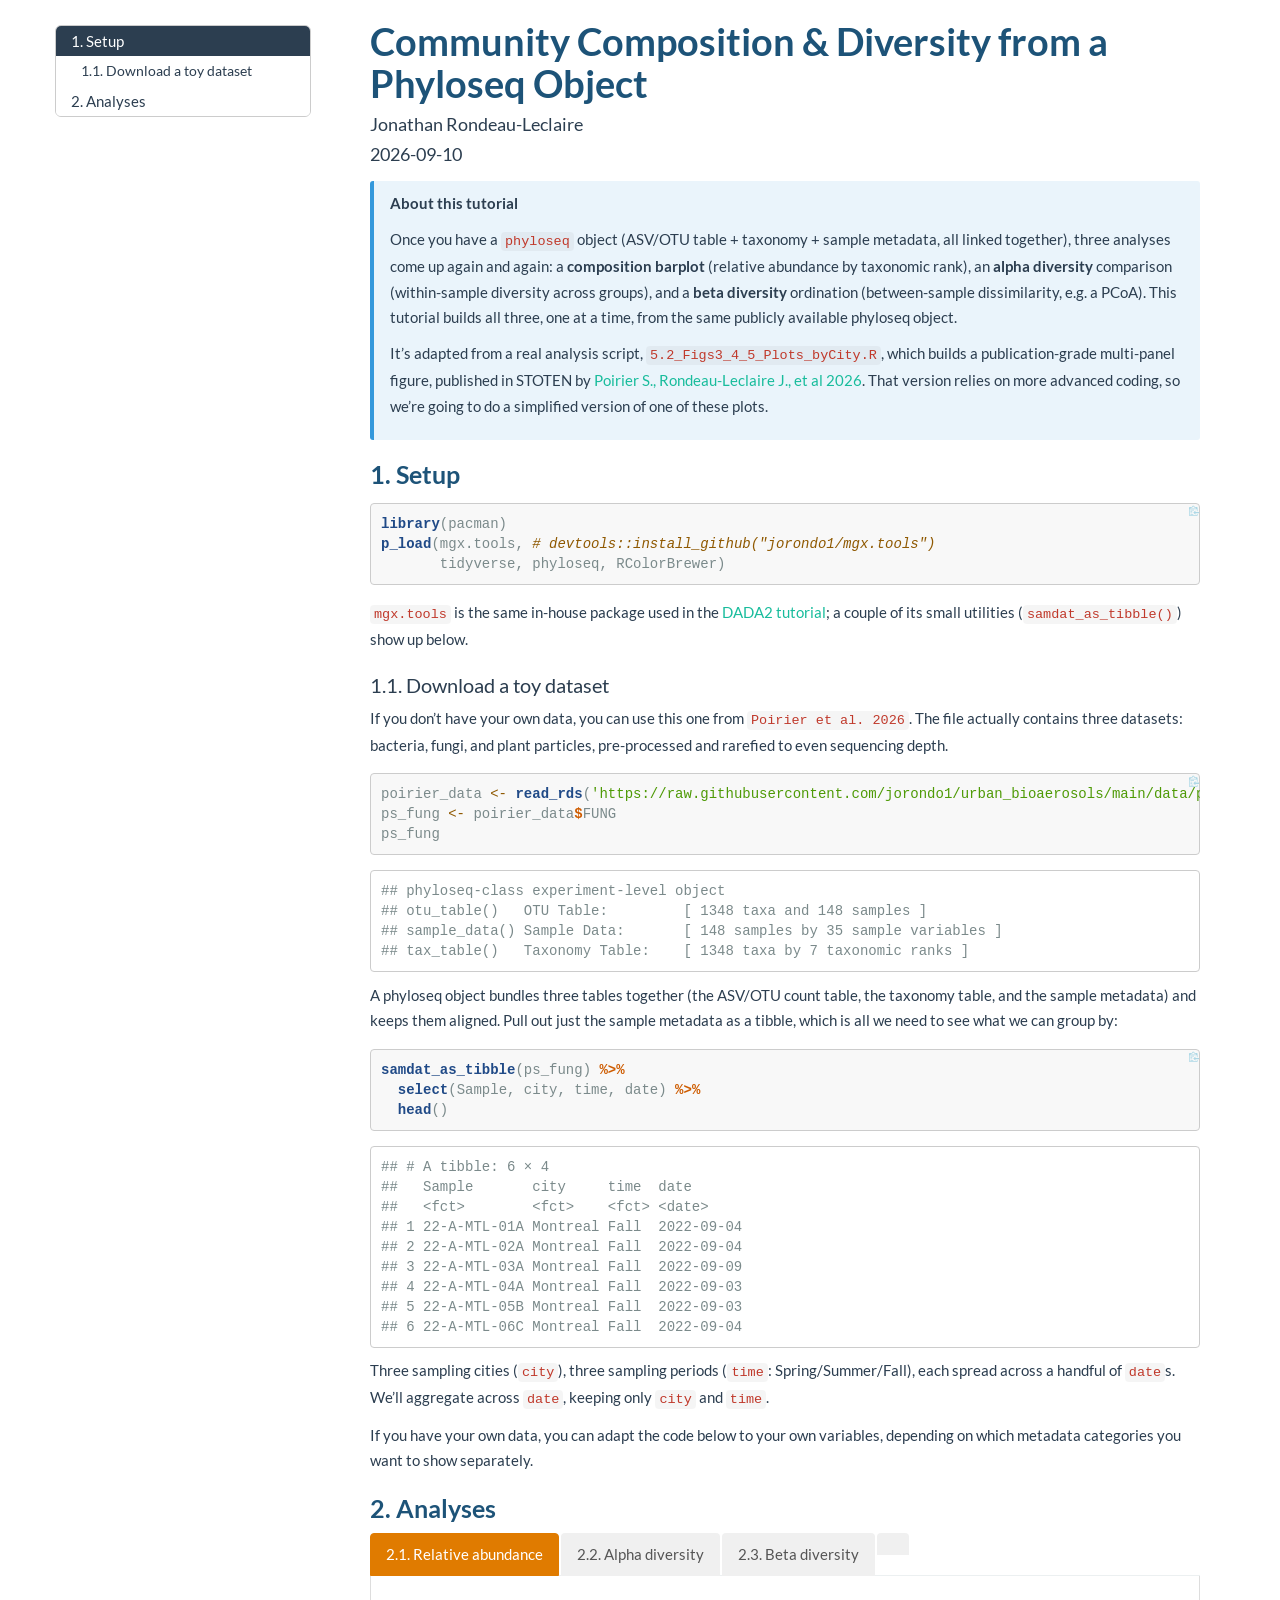
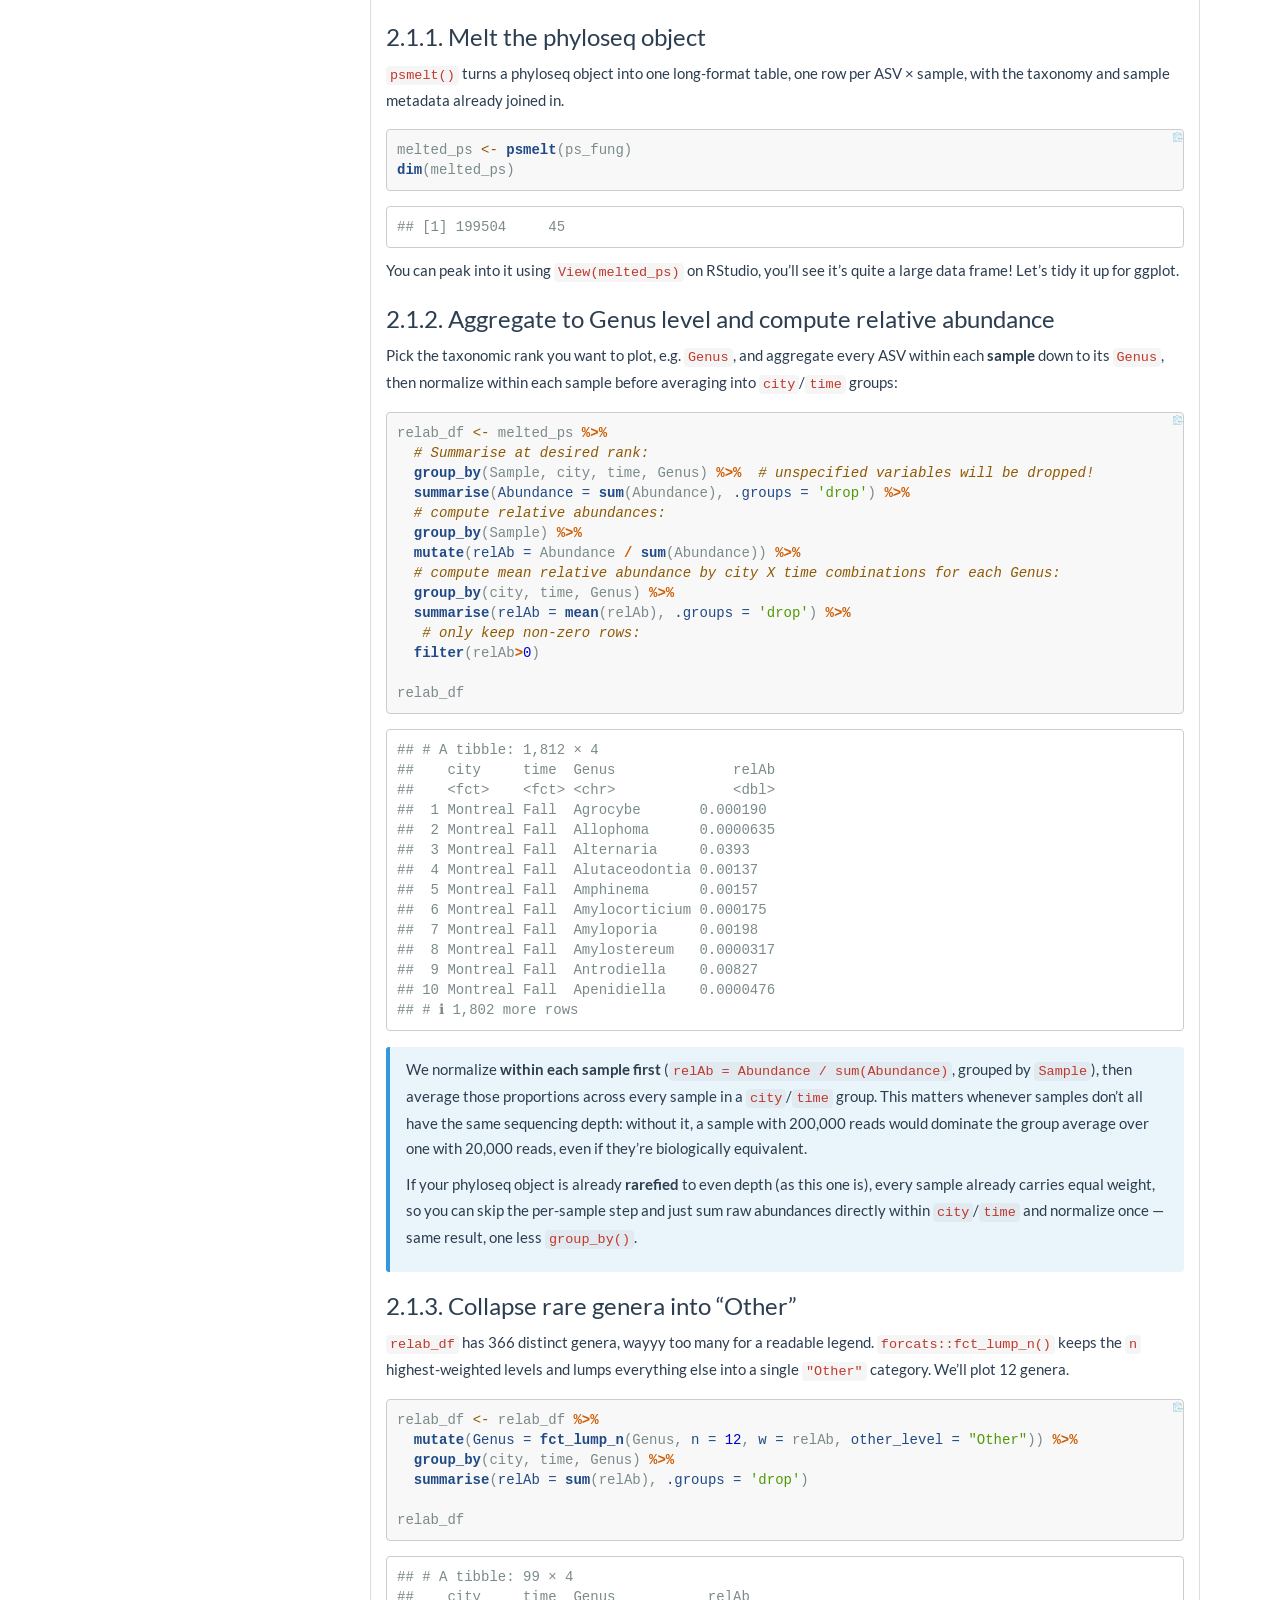
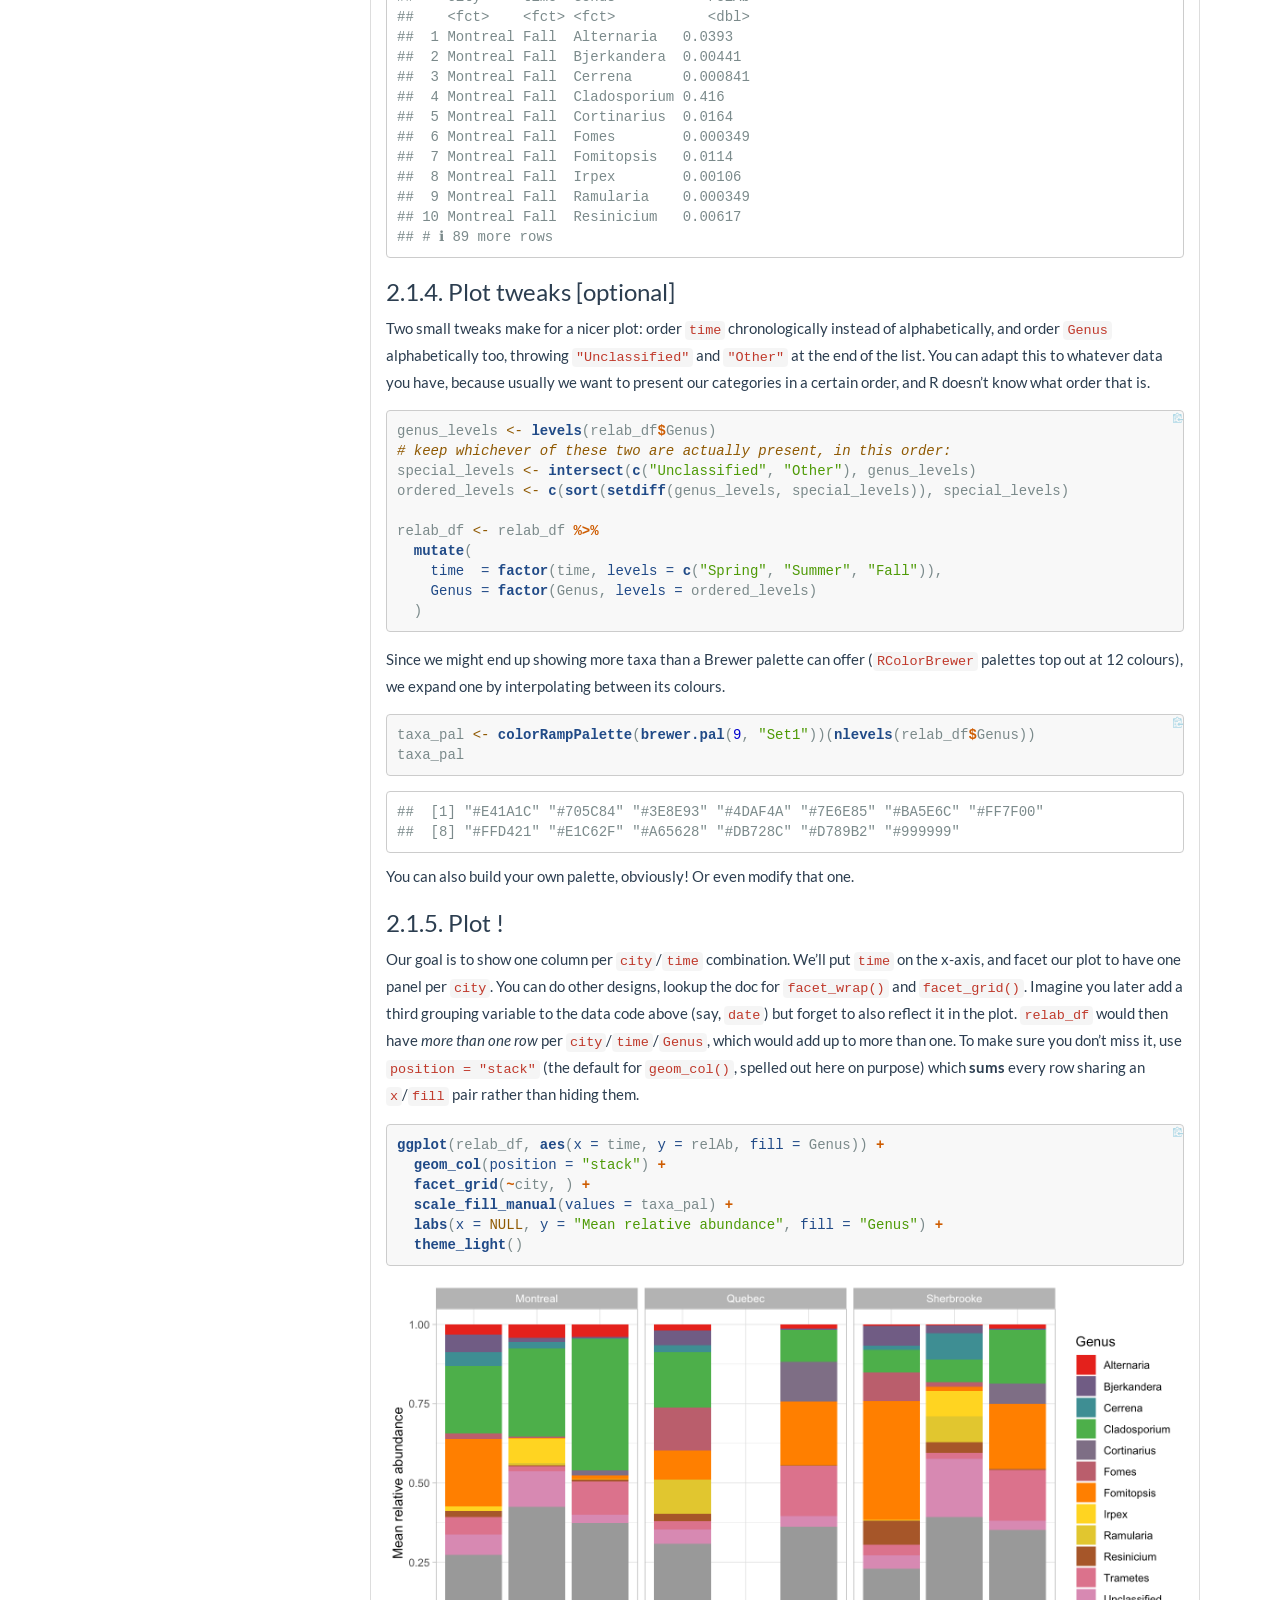
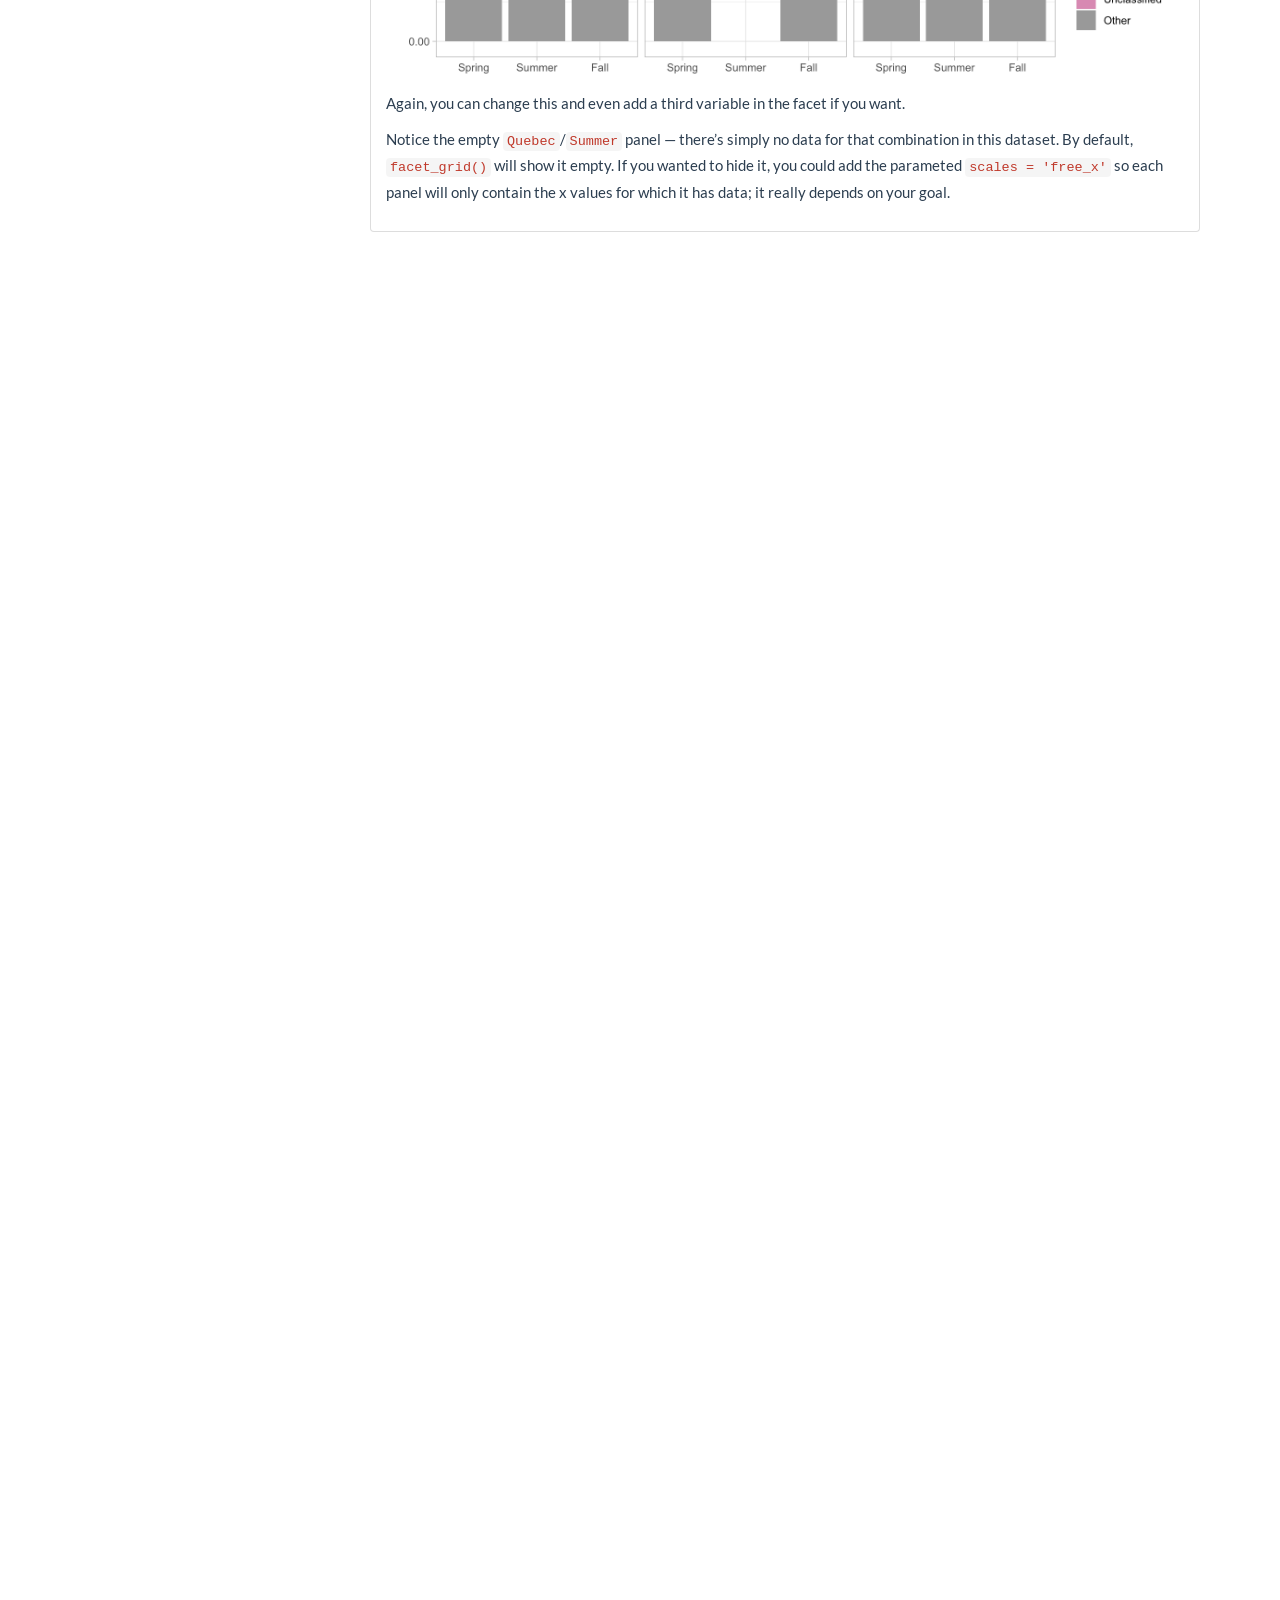
==== commit 12ec5812: "relab plot tuto" ====
--- a/community_composition_tutorial.html
+++ b/community_composition_tutorial.html
@@ -1873,24 +1873,9 @@
 <code>Poirier et al. 2026</code>. The file actually contains three
 datasets: bacteria, fungi, and plant particles, pre-processed and
 rarefied to even sequencing depth.</p>
-<p>To download, make sure you are in your working directory (or that you
-are working using RStudio Projects), otherwise the <code>data/</code>
-directory will get created somewhere (!) on your computer.</p>
-<div class="sourceCode" id="cb2"><pre class="sourceCode r"><code class="sourceCode r"><span id="cb2-1"><a href="#cb2-1" tabindex="-1"></a><span class="co"># create the directory</span></span>
-<span id="cb2-2"><a href="#cb2-2" tabindex="-1"></a><span class="fu">dir.create</span>(<span class="st">&#39;data&#39;</span>, <span class="at">showWarnings =</span> <span class="cn">FALSE</span>)</span>
-<span id="cb2-3"><a href="#cb2-3" tabindex="-1"></a>ps_path <span class="ot">&lt;-</span> <span class="st">&#39;data/ps_rare.ls.rds&#39;</span> <span class="co"># &lt;- you can change this depending on your directory structure</span></span>
-<span id="cb2-4"><a href="#cb2-4" tabindex="-1"></a></span>
-<span id="cb2-5"><a href="#cb2-5" tabindex="-1"></a><span class="co"># Download the .rds object</span></span>
-<span id="cb2-6"><a href="#cb2-6" tabindex="-1"></a><span class="cf">if</span> (<span class="sc">!</span><span class="fu">file.exists</span>(ps_path)) {</span>
-<span id="cb2-7"><a href="#cb2-7" tabindex="-1"></a>  <span class="fu">download.file</span>(</span>
-<span id="cb2-8"><a href="#cb2-8" tabindex="-1"></a>    <span class="st">&#39;https://raw.githubusercontent.com/jorondo1/urban_bioaerosols/main/data/ps_rare.ls.rds&#39;</span>,</span>
-<span id="cb2-9"><a href="#cb2-9" tabindex="-1"></a>    ps_path, <span class="at">mode =</span> <span class="st">&#39;wb&#39;</span></span>
-<span id="cb2-10"><a href="#cb2-10" tabindex="-1"></a>  )</span>
-<span id="cb2-11"><a href="#cb2-11" tabindex="-1"></a>}</span>
-<span id="cb2-12"><a href="#cb2-12" tabindex="-1"></a></span>
-<span id="cb2-13"><a href="#cb2-13" tabindex="-1"></a><span class="co"># Pull the fungal phyloseq database only</span></span>
-<span id="cb2-14"><a href="#cb2-14" tabindex="-1"></a>ps_fung <span class="ot">&lt;-</span> <span class="fu">read_rds</span>(ps_path)<span class="sc">$</span>FUNG</span>
-<span id="cb2-15"><a href="#cb2-15" tabindex="-1"></a>ps_fung</span></code></pre></div>
+<div class="sourceCode" id="cb2"><pre class="sourceCode r"><code class="sourceCode r"><span id="cb2-1"><a href="#cb2-1" tabindex="-1"></a>poirier_data <span class="ot">&lt;-</span> <span class="fu">read_rds</span>(<span class="st">&#39;https://raw.githubusercontent.com/jorondo1/urban_bioaerosols/main/data/ps_rare.ls.rds&#39;</span>)</span>
+<span id="cb2-2"><a href="#cb2-2" tabindex="-1"></a>ps_fung <span class="ot">&lt;-</span> poirier_data<span class="sc">$</span>FUNG</span>
+<span id="cb2-3"><a href="#cb2-3" tabindex="-1"></a>ps_fung</span></code></pre></div>
 <pre><code>## phyloseq-class experiment-level object
 ## otu_table()   OTU Table:         [ 1348 taxa and 148 samples ]
 ## sample_data() Sample Data:       [ 148 samples by 35 sample variables ]
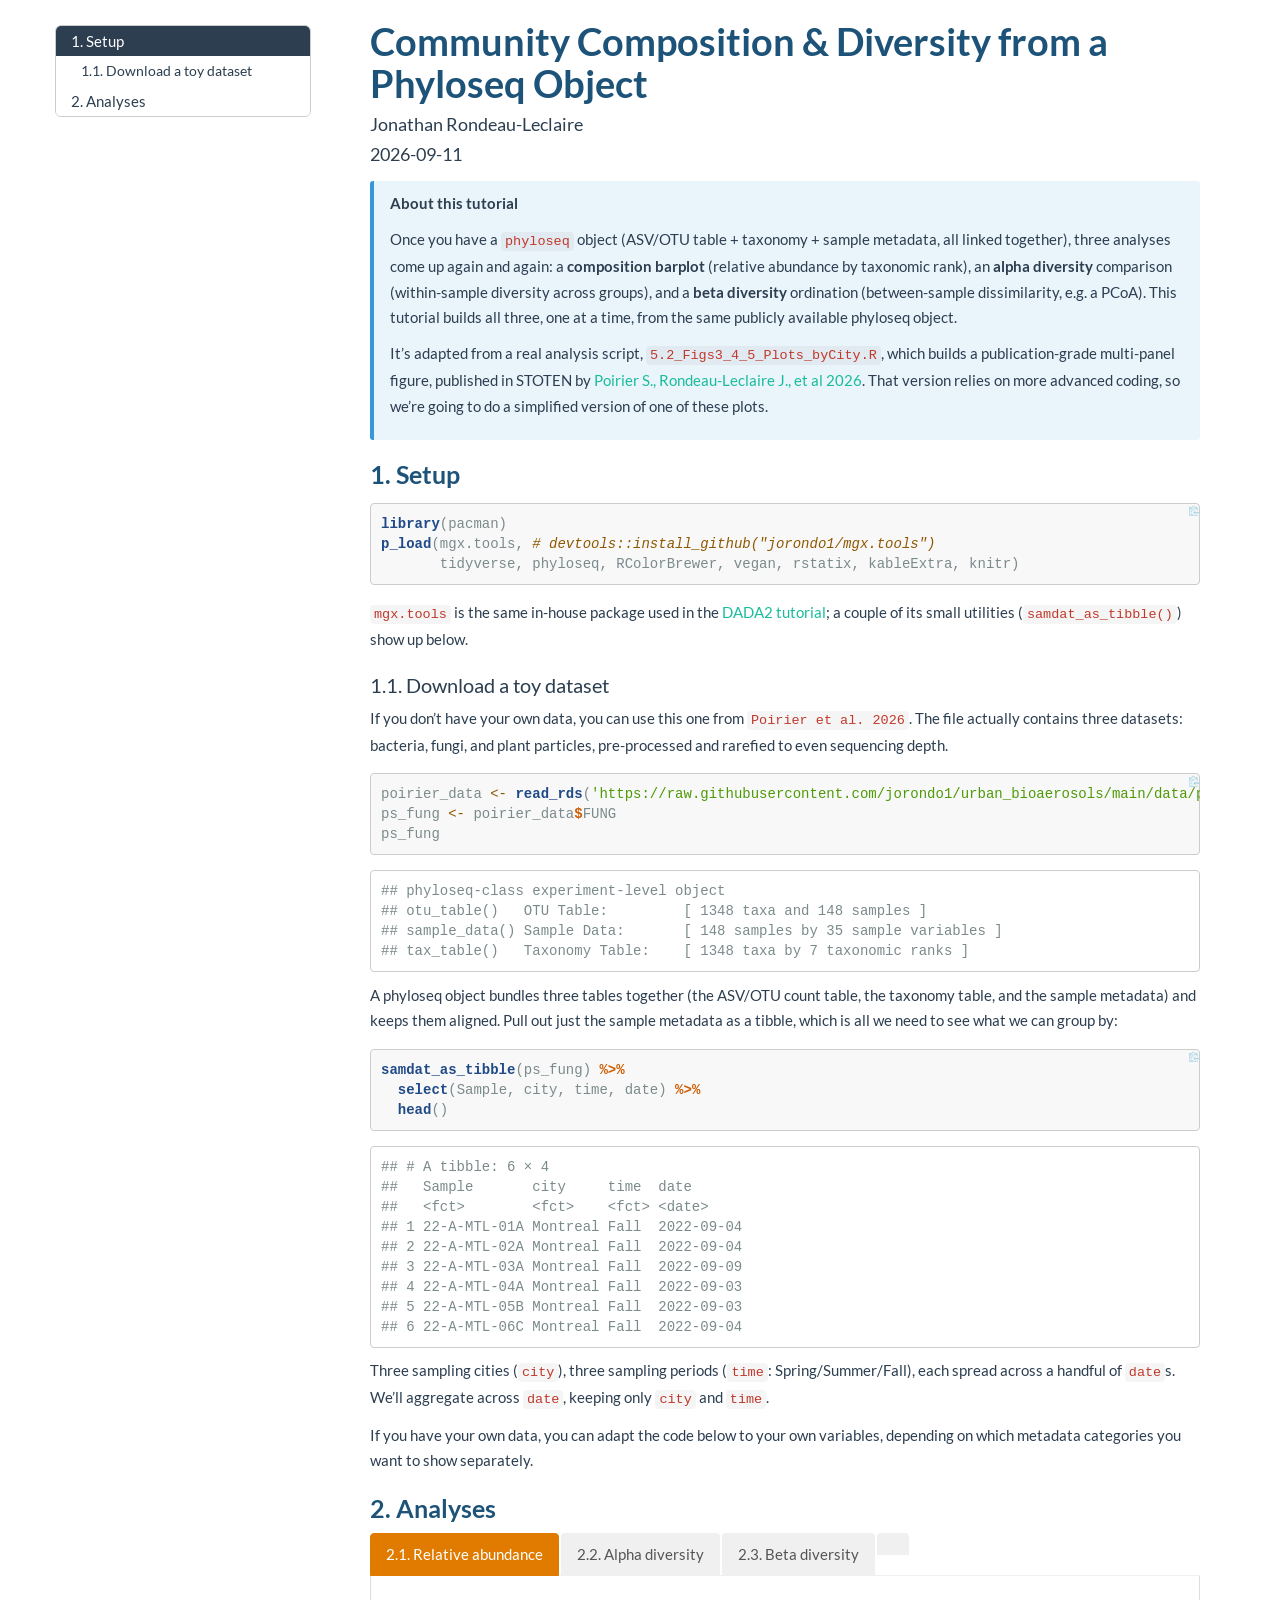
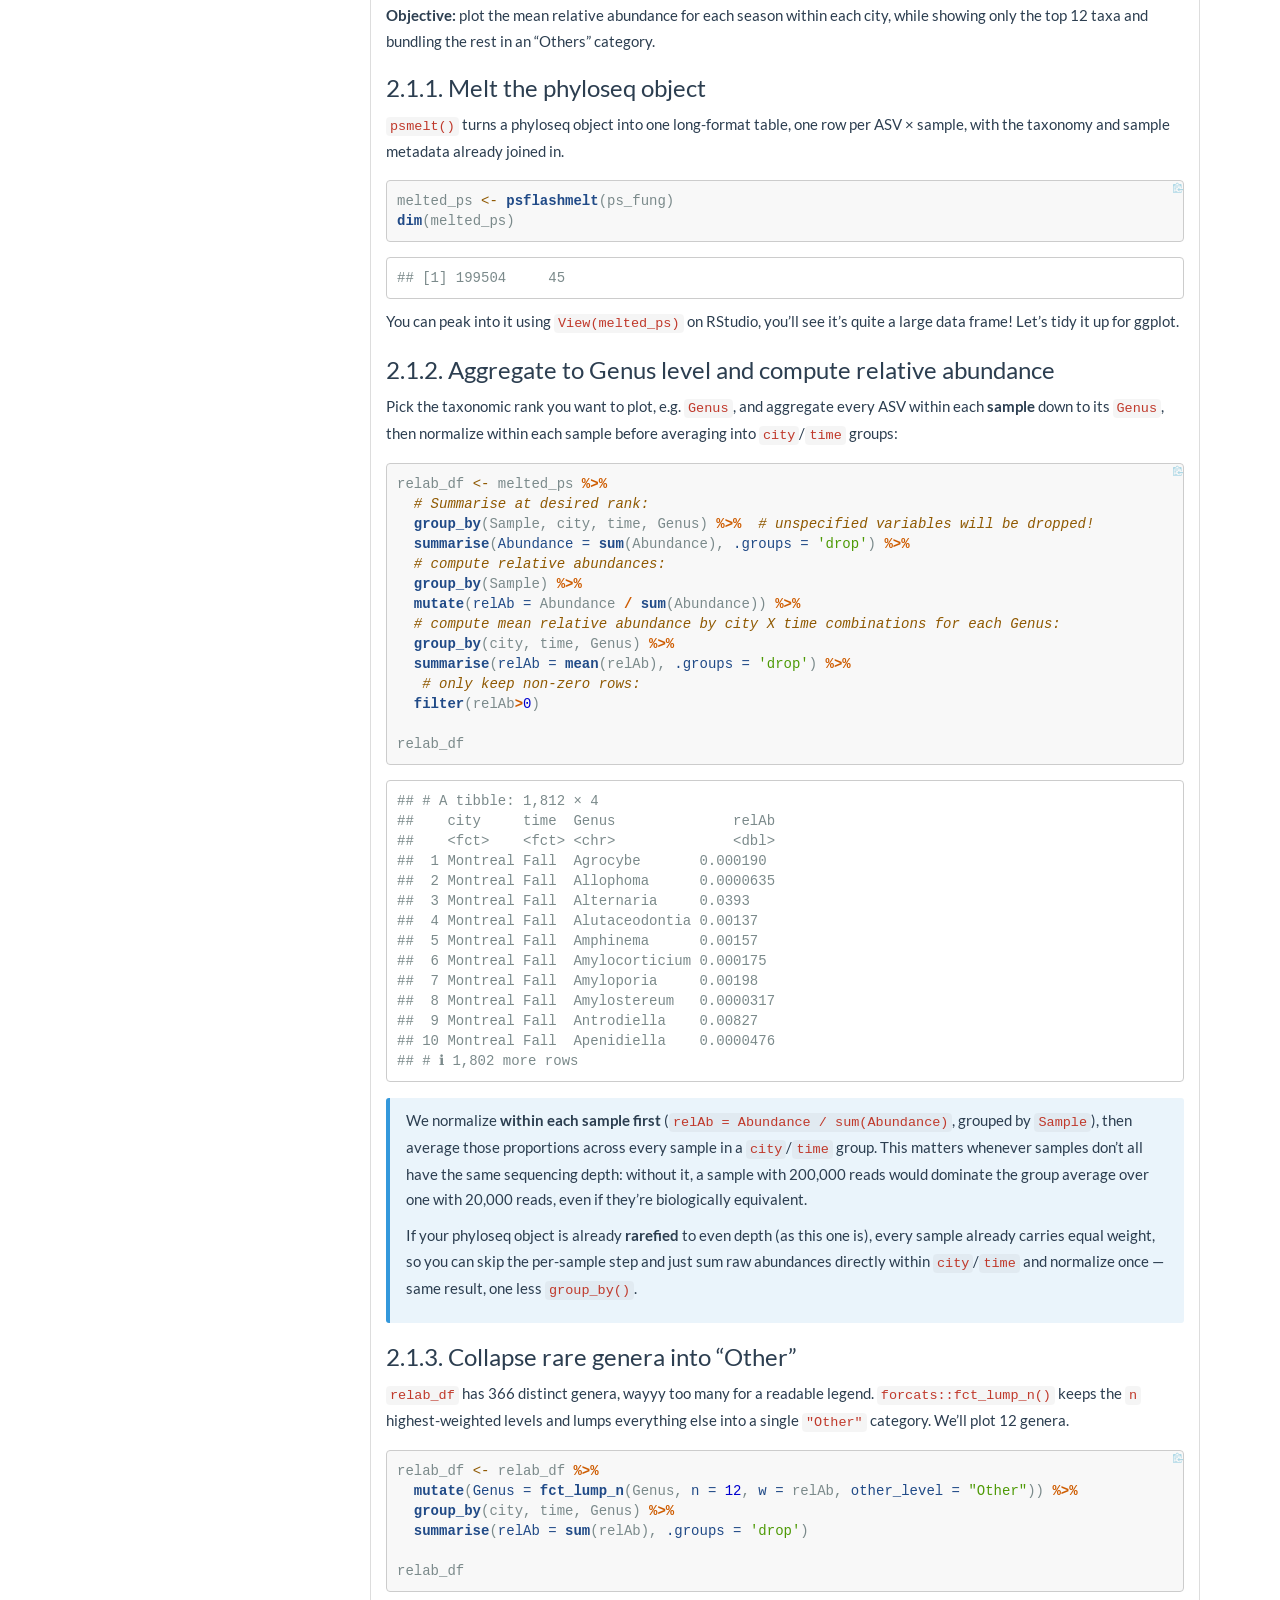
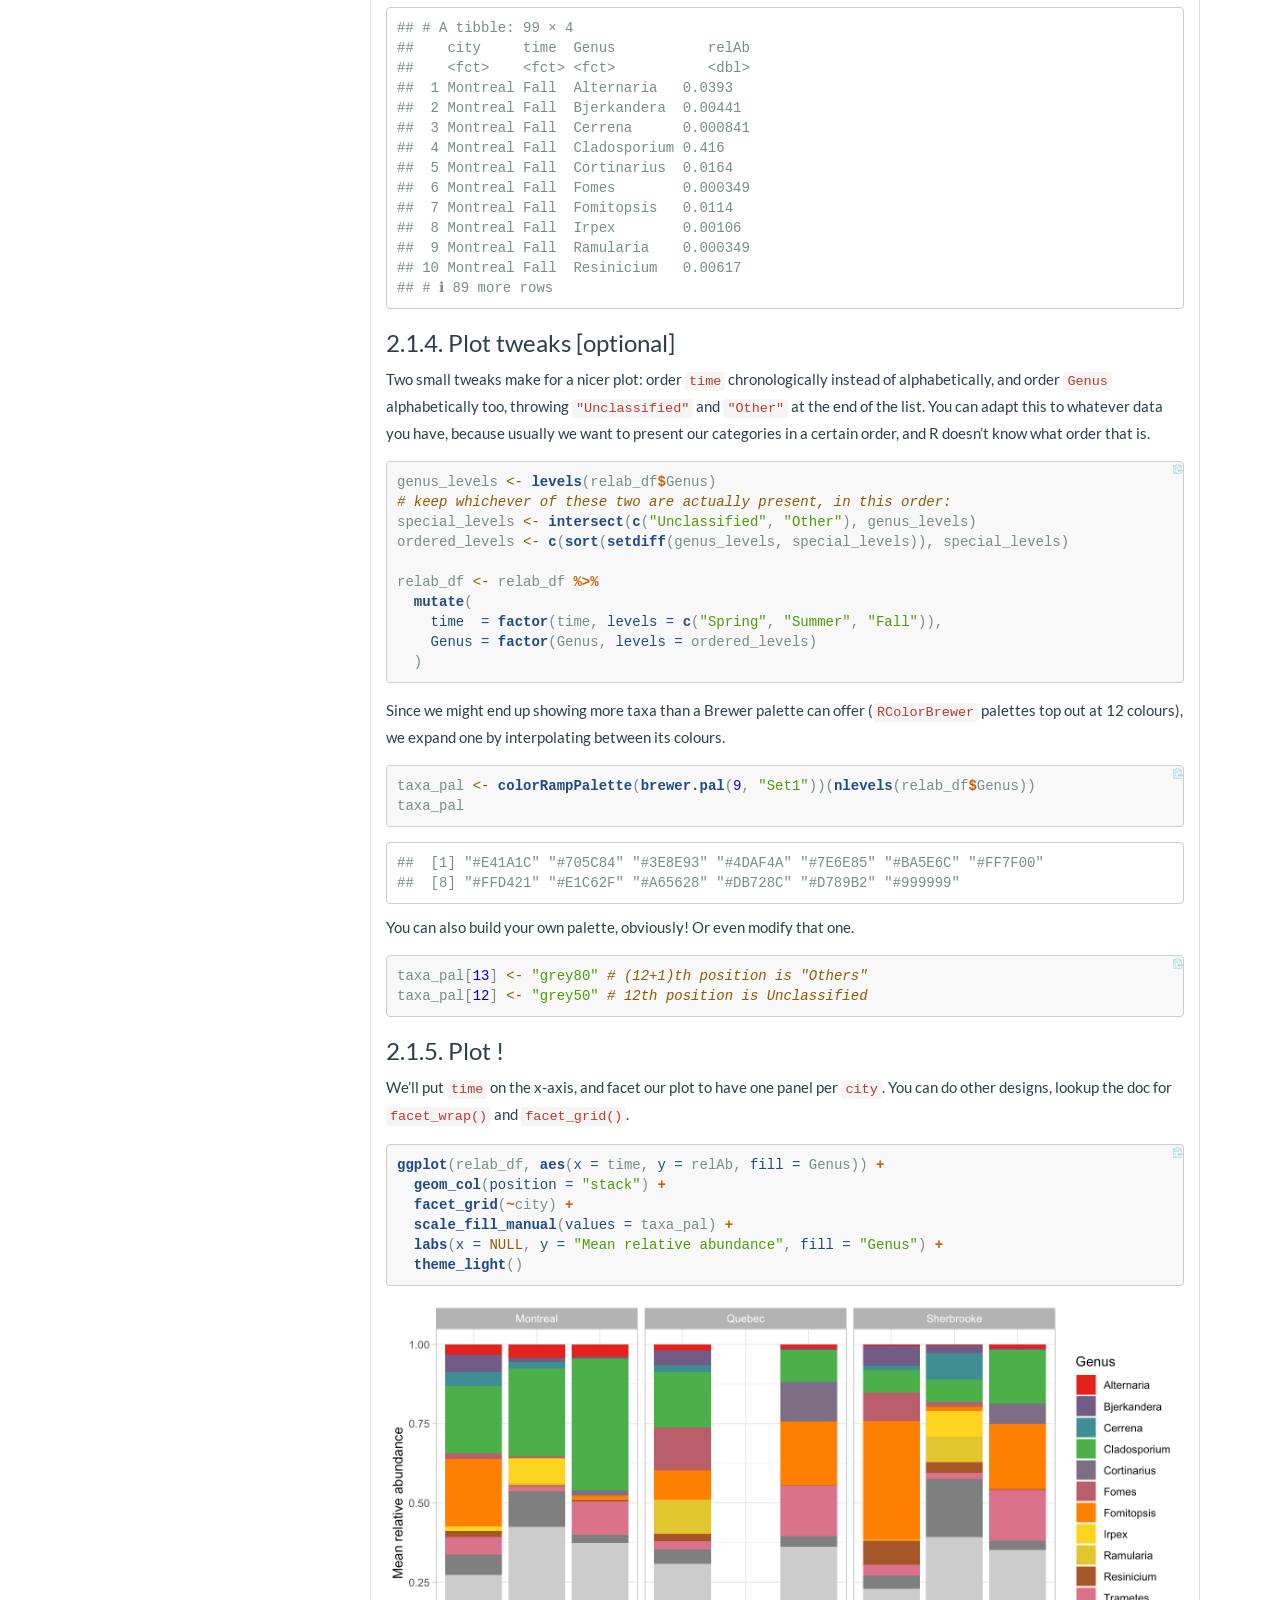
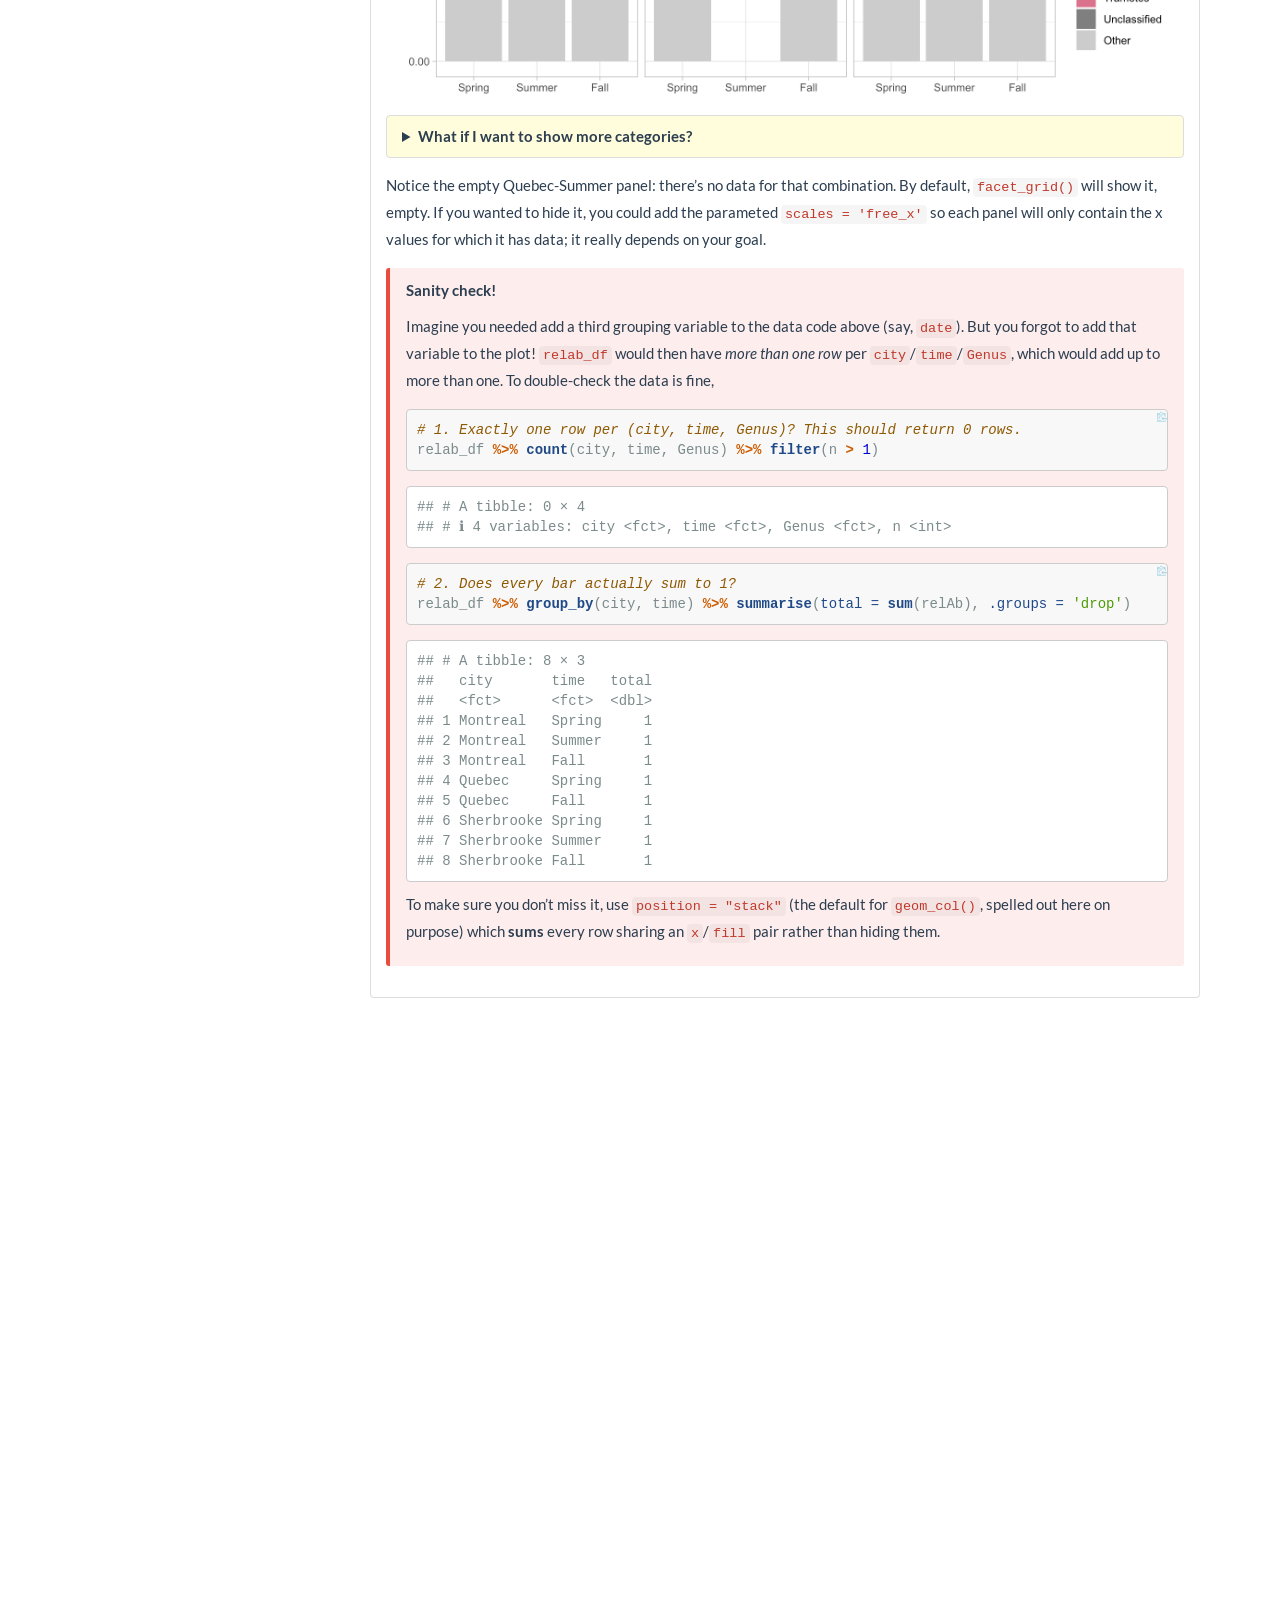
==== commit b0ef4d4f: "touch-up" ====
--- a/community_composition_tutorial.html
+++ b/community_composition_tutorial.html
@@ -11,7 +11,7 @@
 
 <meta name="author" content="Jonathan Rondeau-Leclaire" />
 
-<meta name="date" content="2026-09-10" />
+<meta name="date" content="2026-09-11" />
 
 <title>Community Composition &amp; Diversity from a Phyloseq Object</title>
 
@@ -1455,6 +1455,230 @@
 </style>
 <script>function addClassKlippyToPreCode(){document.addEventListener("DOMContentLoaded",function(){for(var e=document.querySelectorAll("pre > code"),t=0;t<e.length;t+=1)e.item(t).parentElement.className+=" klippy"})}function addClassKlippyTo(e){document.addEventListener("DOMContentLoaded",function(){for(var t=document.querySelectorAll(e),o=0;o<t.length;o+=1)t.item(o).className+=" klippy"})}function changeTooltipMessage(e,t){e.setAttribute("aria-label",t)}function getUriOcticonClippy(e,t){var o;if("auto"===e){var n=document.createElement("a");document.body.appendChild(n),o=window.getComputedStyle(n).getPropertyValue("color"),document.body.removeChild(n)}else o=e;var l='<?xml version="1.0" encoding="UTF-8"?><svg version="1.1" viewBox="0 0 14 16" xmlns="http://www.w3.org/2000/svg"><g fill="none" fill-rule="evenodd"><g fill="'+o+'" opacity="'+t+'"><path d="m2 13h4v1h-4v-1zm5-6h-5v1h5v-1zm2 3v-2l-3 3 3 3v-2h5v-2h-5zm-4.5-1h-2.5v1h2.5v-1zm-2.5 3h2.5v-1h-2.5v1zm9 1h1v2c-0.02 0.28-0.11 0.52-0.3 0.7s-0.42 0.28-0.7 0.3h-10c-0.55 0-1-0.45-1-1v-11c0-0.55 0.45-1 1-1h3c0-1.11 0.89-2 2-2s2 0.89 2 2h3c0.55 0 1 0.45 1 1v5h-1v-3h-10v9h10v-2zm-9-8h8c0-0.55-0.45-1-1-1h-1c-0.55 0-1-0.45-1-1s-0.45-1-1-1-1 0.45-1 1-0.45 1-1 1h-1c-0.55 0-1 0.45-1 1z"/></g></g></svg>';return"data:image/svg+xml;base64,"+window.btoa(l)}function initKlippy(t,o,n,l,i,a){document.addEventListener("DOMContentLoaded",function(){for(var r=getUriOcticonClippy(n,l),c="<button type='button' class='btn-klippy tooltipped tooltipped-no-delay' aria-label='"+i+"' onfocusout='changeTooltipMessage(this,&quot;"+i+"&quot;)' data-clipboard-klippy><div><img class='octicon' src='"+r+"' alt='Copy'></div></button>",d=document.querySelectorAll(".klippy > code"),p=0;p<d.length;p+=1)d.item(p).insertAdjacentHTML("beforebegin",c);var s=document.getElementsByClassName("btn-klippy");Array.prototype.map.call(s,function(e){var n=e.parentElement,l=window.getComputedStyle(n).getPropertyValue("padding-"+t),i=e.querySelector(".octicon");i.style.width=l,i.style.verticalAlign=o,"right"===t?(e.style.right="0",e.className+=" tooltipped-w"):(e.style.left="0",e.className+=" tooltipped-e"),"bottom"===o?e.style.bottom="0":e.style.top="0"});var u=new Clipboard("[data-clipboard-klippy]",{text:function(e){return e.parentNode.querySelector("code").textContent}});u.on("success",function(e){changeTooltipMessage(e.trigger,a),e.clearSelection()}),u.on("error",function(){changeTooltipMessage(e.trigger,"Press Ctrl+C or Command+C to copy")})})}function addKlippy(e,t,o,n,l,i){Clipboard.isSupported()&&initKlippy(e,t,o,n,l,i)}
 </script>
+<script>$(document).ready(function(){
+    if (typeof $('[data-toggle="tooltip"]').tooltip === 'function') {
+        $('[data-toggle="tooltip"]').tooltip();
+    }
+    if ($('[data-toggle="popover"]').popover === 'function') {
+        $('[data-toggle="popover"]').popover();
+    }
+});
+</script>
+<style type="text/css">
+.lightable-minimal {
+border-collapse: separate;
+border-spacing: 16px 1px;
+width: 100%;
+margin-bottom: 10px;
+}
+.lightable-minimal td {
+margin-left: 5px;
+margin-right: 5px;
+}
+.lightable-minimal th {
+margin-left: 5px;
+margin-right: 5px;
+}
+.lightable-minimal thead tr:last-child th {
+border-bottom: 2px solid #00000050;
+empty-cells: hide;
+}
+.lightable-minimal tbody tr:first-child td {
+padding-top: 0.5em;
+}
+.lightable-minimal.lightable-hover tbody tr:hover {
+background-color: #f5f5f5;
+}
+.lightable-minimal.lightable-striped tbody tr:nth-child(even) {
+background-color: #f5f5f5;
+}
+.lightable-classic {
+border-top: 0.16em solid #111111;
+border-bottom: 0.16em solid #111111;
+width: 100%;
+margin-bottom: 10px;
+margin: 10px 5px;
+}
+.lightable-classic tfoot tr td {
+border: 0;
+}
+.lightable-classic tfoot tr:first-child td {
+border-top: 0.14em solid #111111;
+}
+.lightable-classic caption {
+color: #222222;
+}
+.lightable-classic td {
+padding-left: 5px;
+padding-right: 5px;
+color: #222222;
+}
+.lightable-classic th {
+padding-left: 5px;
+padding-right: 5px;
+font-weight: normal;
+color: #222222;
+}
+.lightable-classic thead tr:last-child th {
+border-bottom: 0.10em solid #111111;
+}
+.lightable-classic.lightable-hover tbody tr:hover {
+background-color: #F9EEC1;
+}
+.lightable-classic.lightable-striped tbody tr:nth-child(even) {
+background-color: #f5f5f5;
+}
+.lightable-classic-2 {
+border-top: 3px double #111111;
+border-bottom: 3px double #111111;
+width: 100%;
+margin-bottom: 10px;
+}
+.lightable-classic-2 tfoot tr td {
+border: 0;
+}
+.lightable-classic-2 tfoot tr:first-child td {
+border-top: 3px double #111111;
+}
+.lightable-classic-2 caption {
+color: #222222;
+}
+.lightable-classic-2 td {
+padding-left: 5px;
+padding-right: 5px;
+color: #222222;
+}
+.lightable-classic-2 th {
+padding-left: 5px;
+padding-right: 5px;
+font-weight: normal;
+color: #222222;
+}
+.lightable-classic-2 tbody tr:last-child td {
+border-bottom: 3px double #111111;
+}
+.lightable-classic-2 thead tr:last-child th {
+border-bottom: 1px solid #111111;
+}
+.lightable-classic-2.lightable-hover tbody tr:hover {
+background-color: #F9EEC1;
+}
+.lightable-classic-2.lightable-striped tbody tr:nth-child(even) {
+background-color: #f5f5f5;
+}
+.lightable-material {
+min-width: 100%;
+white-space: nowrap;
+table-layout: fixed;
+font-family: Roboto, sans-serif;
+border: 1px solid #EEE;
+border-collapse: collapse;
+margin-bottom: 10px;
+}
+.lightable-material tfoot tr td {
+border: 0;
+}
+.lightable-material tfoot tr:first-child td {
+border-top: 1px solid #EEE;
+}
+.lightable-material th {
+height: 56px;
+padding-left: 16px;
+padding-right: 16px;
+}
+.lightable-material td {
+height: 52px;
+padding-left: 16px;
+padding-right: 16px;
+border-top: 1px solid #eeeeee;
+}
+.lightable-material.lightable-hover tbody tr:hover {
+background-color: #f5f5f5;
+}
+.lightable-material.lightable-striped tbody tr:nth-child(even) {
+background-color: #f5f5f5;
+}
+.lightable-material.lightable-striped tbody td {
+border: 0;
+}
+.lightable-material.lightable-striped thead tr:last-child th {
+border-bottom: 1px solid #ddd;
+}
+.lightable-material-dark {
+min-width: 100%;
+white-space: nowrap;
+table-layout: fixed;
+font-family: Roboto, sans-serif;
+border: 1px solid #FFFFFF12;
+border-collapse: collapse;
+margin-bottom: 10px;
+background-color: #363640;
+}
+.lightable-material-dark tfoot tr td {
+border: 0;
+}
+.lightable-material-dark tfoot tr:first-child td {
+border-top: 1px solid #FFFFFF12;
+}
+.lightable-material-dark th {
+height: 56px;
+padding-left: 16px;
+padding-right: 16px;
+color: #FFFFFF60;
+}
+.lightable-material-dark td {
+height: 52px;
+padding-left: 16px;
+padding-right: 16px;
+color: #FFFFFF;
+border-top: 1px solid #FFFFFF12;
+}
+.lightable-material-dark.lightable-hover tbody tr:hover {
+background-color: #FFFFFF12;
+}
+.lightable-material-dark.lightable-striped tbody tr:nth-child(even) {
+background-color: #FFFFFF12;
+}
+.lightable-material-dark.lightable-striped tbody td {
+border: 0;
+}
+.lightable-material-dark.lightable-striped thead tr:last-child th {
+border-bottom: 1px solid #FFFFFF12;
+}
+.lightable-paper {
+width: 100%;
+margin-bottom: 10px;
+color: #444;
+}
+.lightable-paper tfoot tr td {
+border: 0;
+}
+.lightable-paper tfoot tr:first-child td {
+border-top: 1px solid #00000020;
+}
+.lightable-paper thead tr:last-child th {
+color: #666;
+vertical-align: bottom;
+border-bottom: 1px solid #00000020;
+line-height: 1.15em;
+padding: 10px 5px;
+}
+.lightable-paper td {
+vertical-align: middle;
+border-bottom: 1px solid #00000010;
+line-height: 1.15em;
+padding: 7px 5px;
+}
+.lightable-paper.lightable-hover tbody tr:hover {
+background-color: #F9EEC1;
+}
+.lightable-paper.lightable-striped tbody tr:nth-child(even) {
+background-color: #00000008;
+}
+.lightable-paper.lightable-striped tbody td {
+border: 0;
+}
+</style>
 
 <style type="text/css">
 code{white-space: pre-wrap;}
@@ -1833,7 +2057,7 @@
 <h1 class="title toc-ignore">Community Composition &amp; Diversity from
 a Phyloseq Object</h1>
 <h4 class="author">Jonathan Rondeau-Leclaire</h4>
-<h4 class="date">2026-09-10</h4>
+<h4 class="date">2026-09-11</h4>
 
 </div>
 
@@ -1863,7 +2087,7 @@
 <h1><span class="header-section-number">1</span> Setup</h1>
 <div class="sourceCode" id="cb1"><pre class="sourceCode r"><code class="sourceCode r"><span id="cb1-1"><a href="#cb1-1" tabindex="-1"></a><span class="fu">library</span>(pacman)</span>
 <span id="cb1-2"><a href="#cb1-2" tabindex="-1"></a><span class="fu">p_load</span>(mgx.tools, <span class="co"># devtools::install_github(&quot;jorondo1/mgx.tools&quot;)</span></span>
-<span id="cb1-3"><a href="#cb1-3" tabindex="-1"></a>       tidyverse, phyloseq, RColorBrewer)</span></code></pre></div>
+<span id="cb1-3"><a href="#cb1-3" tabindex="-1"></a>       tidyverse, phyloseq, RColorBrewer, vegan, rstatix, kableExtra, knitr)</span></code></pre></div>
 <p><code>mgx.tools</code> is the same in-house package used in the <a href="dada2_16S_tutorial.html">DADA2 tutorial</a>; a couple of its small
 utilities (<code>samdat_as_tibble()</code>) show up below.</p>
 <div id="download-a-toy-dataset" class="section level2" number="1.1">
@@ -1911,13 +2135,16 @@
 <div id="relative-abundance" class="section level2" number="2.1">
 <h2><span class="header-section-number">2.1</span> Relative
 abundance</h2>
+<p><strong>Objective: </strong> plot the mean relative abundance for
+each season within each city, while showing only the top 12 taxa and
+bundling the rest in an “Others” category.</p>
 <div id="melt-the-phyloseq-object" class="section level3" number="2.1.1">
 <h3><span class="header-section-number">2.1.1</span> Melt the phyloseq
 object</h3>
 <p><code>psmelt()</code> turns a phyloseq object into one long-format
 table, one row per ASV × sample, with the taxonomy and sample metadata
 already joined in.</p>
-<div class="sourceCode" id="cb6"><pre class="sourceCode r"><code class="sourceCode r"><span id="cb6-1"><a href="#cb6-1" tabindex="-1"></a>melted_ps <span class="ot">&lt;-</span> <span class="fu">psmelt</span>(ps_fung) </span>
+<div class="sourceCode" id="cb6"><pre class="sourceCode r"><code class="sourceCode r"><span id="cb6-1"><a href="#cb6-1" tabindex="-1"></a>melted_ps <span class="ot">&lt;-</span> <span class="fu">psflashmelt</span>(ps_fung) </span>
 <span id="cb6-2"><a href="#cb6-2" tabindex="-1"></a><span class="fu">dim</span>(melted_ps)</span></code></pre></div>
 <pre><code>## [1] 199504     45</code></pre>
 <p>You can peak into it using <code>View(melted_ps)</code> on RStudio,
@@ -2031,68 +2258,514 @@
 ##  [8] &quot;#FFD421&quot; &quot;#E1C62F&quot; &quot;#A65628&quot; &quot;#DB728C&quot; &quot;#D789B2&quot; &quot;#999999&quot;</code></pre>
 <p>You can also build your own palette, obviously! Or even modify that
 one.</p>
+<div class="sourceCode" id="cb15"><pre class="sourceCode r"><code class="sourceCode r"><span id="cb15-1"><a href="#cb15-1" tabindex="-1"></a>taxa_pal[<span class="dv">13</span>] <span class="ot">&lt;-</span> <span class="st">&quot;grey80&quot;</span> <span class="co"># (12+1)th position is &quot;Others&quot;</span></span>
+<span id="cb15-2"><a href="#cb15-2" tabindex="-1"></a>taxa_pal[<span class="dv">12</span>] <span class="ot">&lt;-</span> <span class="st">&quot;grey50&quot;</span> <span class="co"># 12th position is Unclassified</span></span></code></pre></div>
 </div>
 <div id="plot" class="section level3" number="2.1.5">
 <h3><span class="header-section-number">2.1.5</span> Plot !</h3>
-<p>Our goal is to show one column per
-<code>city</code>/<code>time</code> combination. We’ll put
-<code>time</code> on the x-axis, and facet our plot to have one panel
-per <code>city</code>. You can do other designs, lookup the doc for
-<code>facet_wrap()</code> and <code>facet_grid()</code>. Imagine you
-later add a third grouping variable to the data code above (say,
-<code>date</code>) but forget to also reflect it in the plot.
-<code>relab_df</code> would then have <em>more than one row</em> per
-<code>city</code>/<code>time</code>/<code>Genus</code>, which would add
-up to more than one. To make sure you don’t miss it, use
-<code>position = &quot;stack&quot;</code> (the default for
-<code>geom_col()</code>, spelled out here on purpose) which
-<strong>sums</strong> every row sharing an
+<p>We’ll put <code>time</code> on the x-axis, and facet our plot to have
+one panel per <code>city</code>. You can do other designs, lookup the
+doc for <code>facet_wrap()</code> and <code>facet_grid()</code>.</p>
+<div class="sourceCode" id="cb16"><pre class="sourceCode r"><code class="sourceCode r"><span id="cb16-1"><a href="#cb16-1" tabindex="-1"></a><span class="fu">ggplot</span>(relab_df, <span class="fu">aes</span>(<span class="at">x =</span> time, <span class="at">y =</span> relAb, <span class="at">fill =</span> Genus)) <span class="sc">+</span></span>
+<span id="cb16-2"><a href="#cb16-2" tabindex="-1"></a>  <span class="fu">geom_col</span>(<span class="at">position =</span> <span class="st">&quot;stack&quot;</span>) <span class="sc">+</span></span>
+<span id="cb16-3"><a href="#cb16-3" tabindex="-1"></a>  <span class="fu">facet_grid</span>(<span class="sc">~</span>city) <span class="sc">+</span></span>
+<span id="cb16-4"><a href="#cb16-4" tabindex="-1"></a>  <span class="fu">scale_fill_manual</span>(<span class="at">values =</span> taxa_pal) <span class="sc">+</span></span>
+<span id="cb16-5"><a href="#cb16-5" tabindex="-1"></a>  <span class="fu">labs</span>(<span class="at">x =</span> <span class="cn">NULL</span>, <span class="at">y =</span> <span class="st">&quot;Mean relative abundance&quot;</span>, <span class="at">fill =</span> <span class="st">&quot;Genus&quot;</span>) <span class="sc">+</span></span>
+<span id="cb16-6"><a href="#cb16-6" tabindex="-1"></a>  <span class="fu">theme_light</span>()</span></code></pre></div>
+<p><img role="img" aria-label src="[data-uri]" alt width="864" /></p>
+<details>
+<summary>
+What if I want to show more categories?
+</summary>
+If you had a third variable (let’s call it <code>condition</code>), one
+way to modify that plot would be to add it to the faceting variables,
+e.g. <code>facet_grid(condition~city)</code>. You would still get one
+column-faceting by city, but also one row-faceting by condition now; the
+y axis would appear as many times as you have conditions.
+</details>
+<p>Notice the empty Quebec-Summer panel: there’s no data for that
+combination. By default, <code>facet_grid()</code> will show it, empty.
+If you wanted to hide it, you could add the parameted
+<code>scales = &#39;free_x&#39;</code> so each panel will only contain the x
+values for which it has data; it really depends on your goal.</p>
+<div class="callout-danger">
+<p><strong>Sanity check!</strong></p>
+<p>Imagine you needed add a third grouping variable to the data code
+above (say, <code>date</code>). But you forgot to add that variable to
+the plot! <code>relab_df</code> would then have <em>more than one
+row</em> per <code>city</code>/<code>time</code>/<code>Genus</code>,
+which would add up to more than one. To double-check the data is
+fine,</p>
+<div class="sourceCode" id="cb17"><pre class="sourceCode r"><code class="sourceCode r"><span id="cb17-1"><a href="#cb17-1" tabindex="-1"></a><span class="co"># 1. Exactly one row per (city, time, Genus)? This should return 0 rows.</span></span>
+<span id="cb17-2"><a href="#cb17-2" tabindex="-1"></a>relab_df <span class="sc">%&gt;%</span> <span class="fu">count</span>(city, time, Genus) <span class="sc">%&gt;%</span> <span class="fu">filter</span>(n <span class="sc">&gt;</span> <span class="dv">1</span>)</span></code></pre></div>
+<pre><code>## # A tibble: 0 × 4
+## # ℹ 4 variables: city &lt;fct&gt;, time &lt;fct&gt;, Genus &lt;fct&gt;, n &lt;int&gt;</code></pre>
+<div class="sourceCode" id="cb19"><pre class="sourceCode r"><code class="sourceCode r"><span id="cb19-1"><a href="#cb19-1" tabindex="-1"></a><span class="co"># 2. Does every bar actually sum to 1?</span></span>
+<span id="cb19-2"><a href="#cb19-2" tabindex="-1"></a>relab_df <span class="sc">%&gt;%</span> <span class="fu">group_by</span>(city, time) <span class="sc">%&gt;%</span> <span class="fu">summarise</span>(<span class="at">total =</span> <span class="fu">sum</span>(relAb), <span class="at">.groups =</span> <span class="st">&#39;drop&#39;</span>)</span></code></pre></div>
+<pre><code>## # A tibble: 8 × 3
+##   city       time   total
+##   &lt;fct&gt;      &lt;fct&gt;  &lt;dbl&gt;
+## 1 Montreal   Spring     1
+## 2 Montreal   Summer     1
+## 3 Montreal   Fall       1
+## 4 Quebec     Spring     1
+## 5 Quebec     Fall       1
+## 6 Sherbrooke Spring     1
+## 7 Sherbrooke Summer     1
+## 8 Sherbrooke Fall       1</code></pre>
+<p>To make sure you don’t miss it, use <code>position = &quot;stack&quot;</code>
+(the default for <code>geom_col()</code>, spelled out here on purpose)
+which <strong>sums</strong> every row sharing an
 <code>x</code>/<code>fill</code> pair rather than hiding them.</p>
-<div class="sourceCode" id="cb15"><pre class="sourceCode r"><code class="sourceCode r"><span id="cb15-1"><a href="#cb15-1" tabindex="-1"></a><span class="fu">ggplot</span>(relab_df, <span class="fu">aes</span>(<span class="at">x =</span> time, <span class="at">y =</span> relAb, <span class="at">fill =</span> Genus)) <span class="sc">+</span></span>
-<span id="cb15-2"><a href="#cb15-2" tabindex="-1"></a>  <span class="fu">geom_col</span>(<span class="at">position =</span> <span class="st">&quot;stack&quot;</span>) <span class="sc">+</span></span>
-<span id="cb15-3"><a href="#cb15-3" tabindex="-1"></a>  <span class="fu">facet_grid</span>(<span class="sc">~</span>city, ) <span class="sc">+</span></span>
-<span id="cb15-4"><a href="#cb15-4" tabindex="-1"></a>  <span class="fu">scale_fill_manual</span>(<span class="at">values =</span> taxa_pal) <span class="sc">+</span></span>
-<span id="cb15-5"><a href="#cb15-5" tabindex="-1"></a>  <span class="fu">labs</span>(<span class="at">x =</span> <span class="cn">NULL</span>, <span class="at">y =</span> <span class="st">&quot;Mean relative abundance&quot;</span>, <span class="at">fill =</span> <span class="st">&quot;Genus&quot;</span>) <span class="sc">+</span></span>
-<span id="cb15-6"><a href="#cb15-6" tabindex="-1"></a>  <span class="fu">theme_light</span>()</span></code></pre></div>
-<p><img role="img" aria-label src="[data-uri]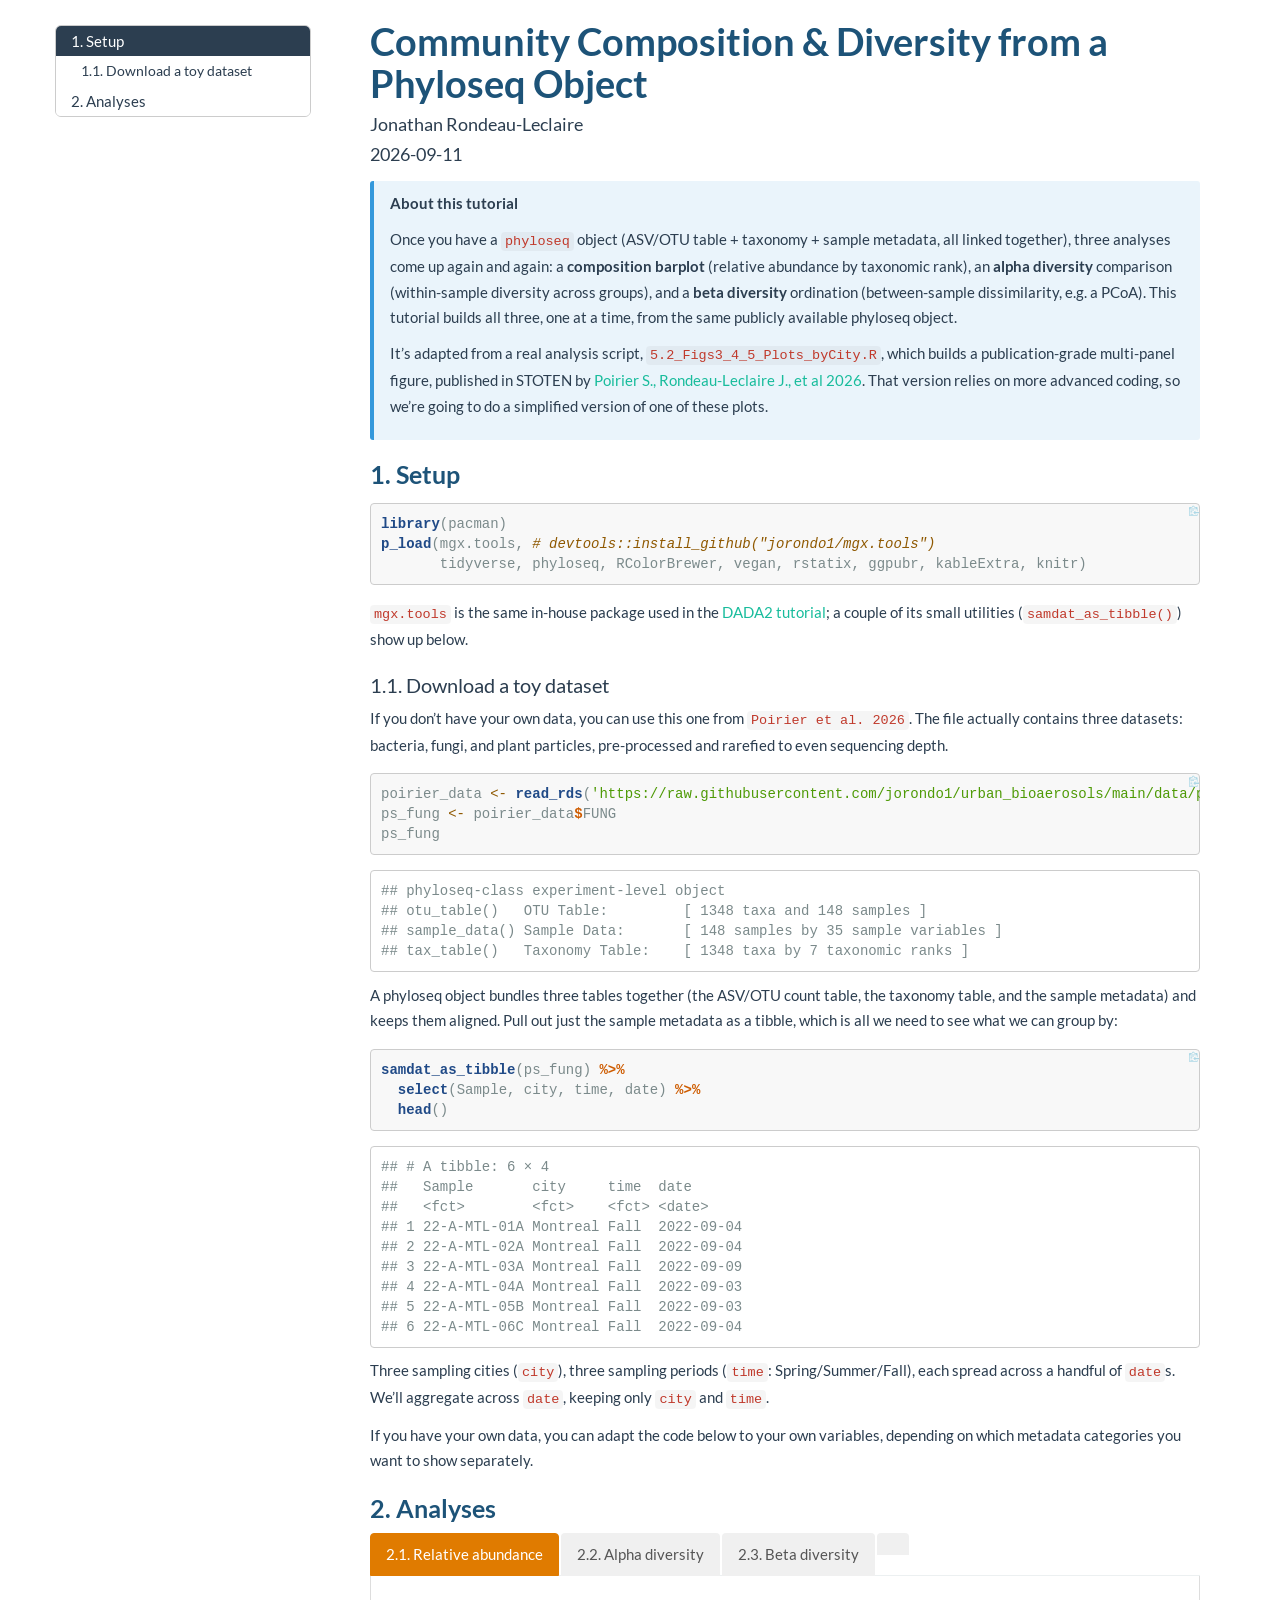
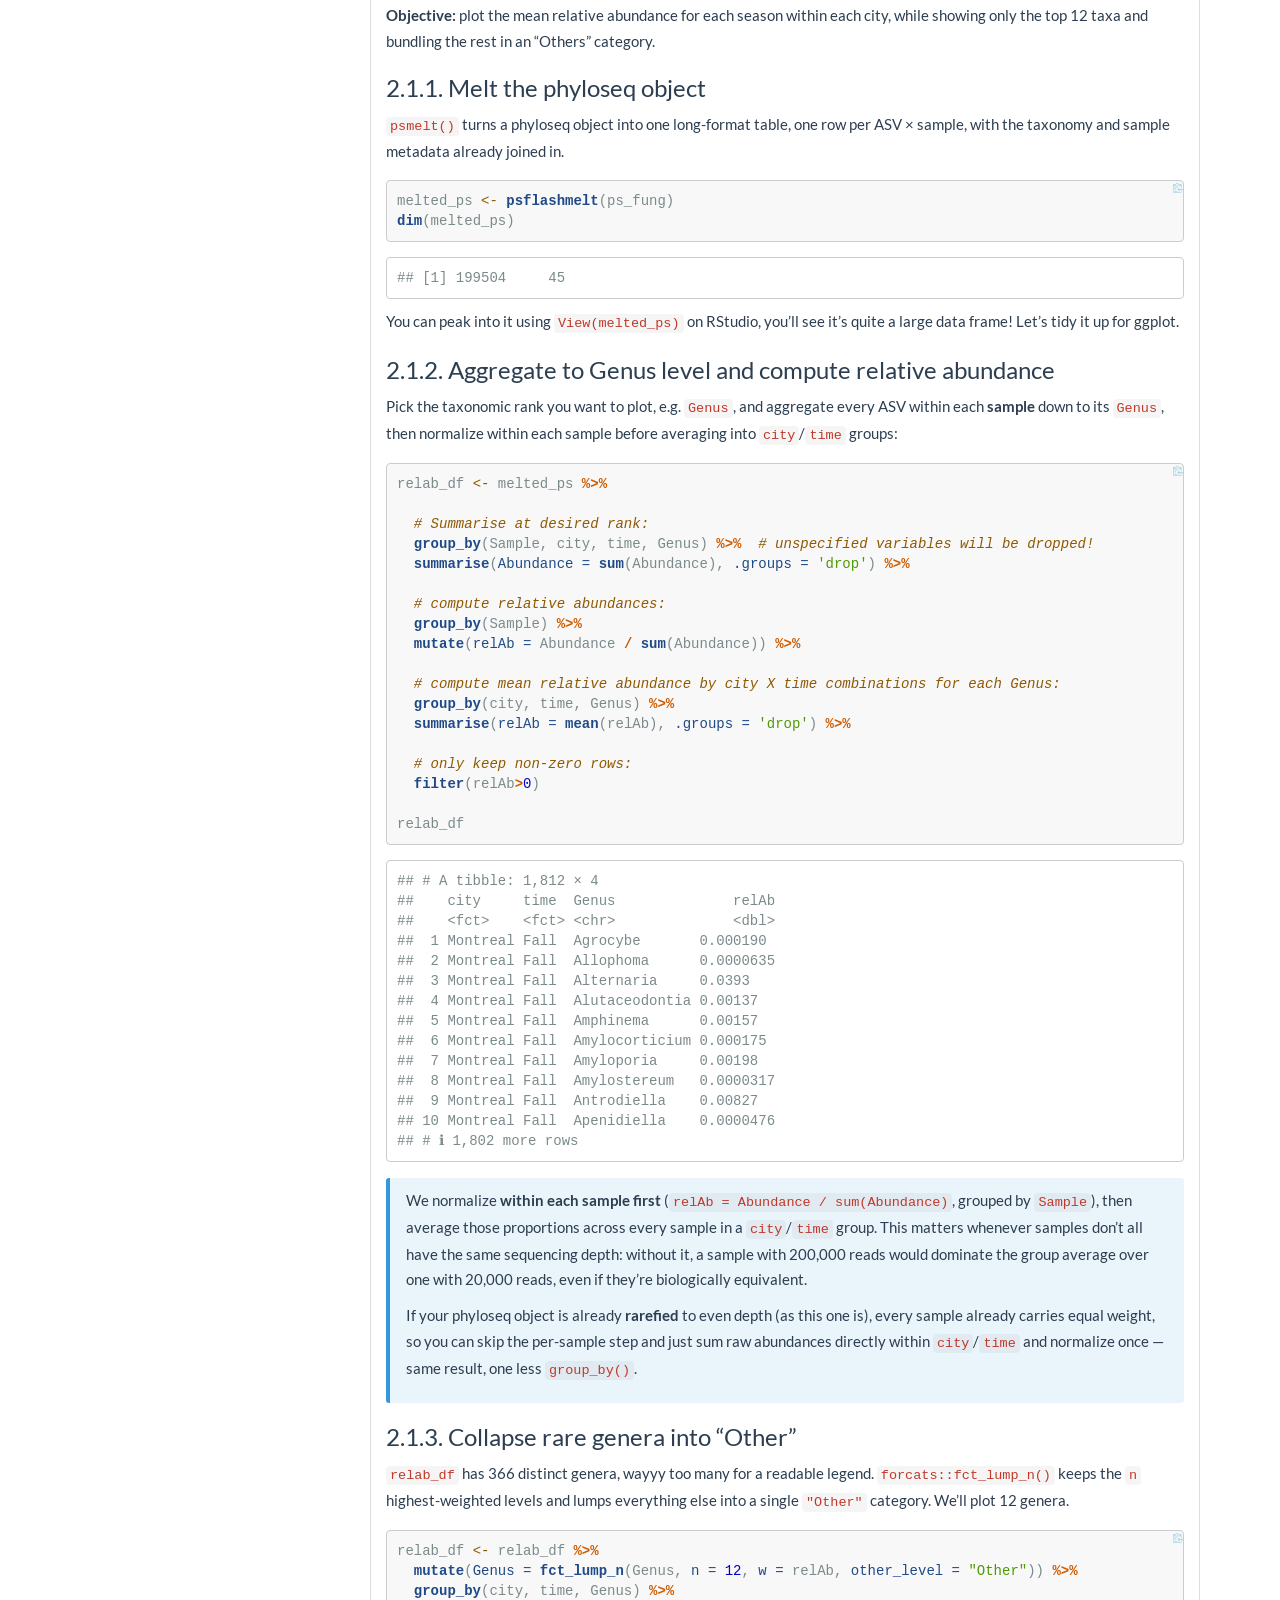
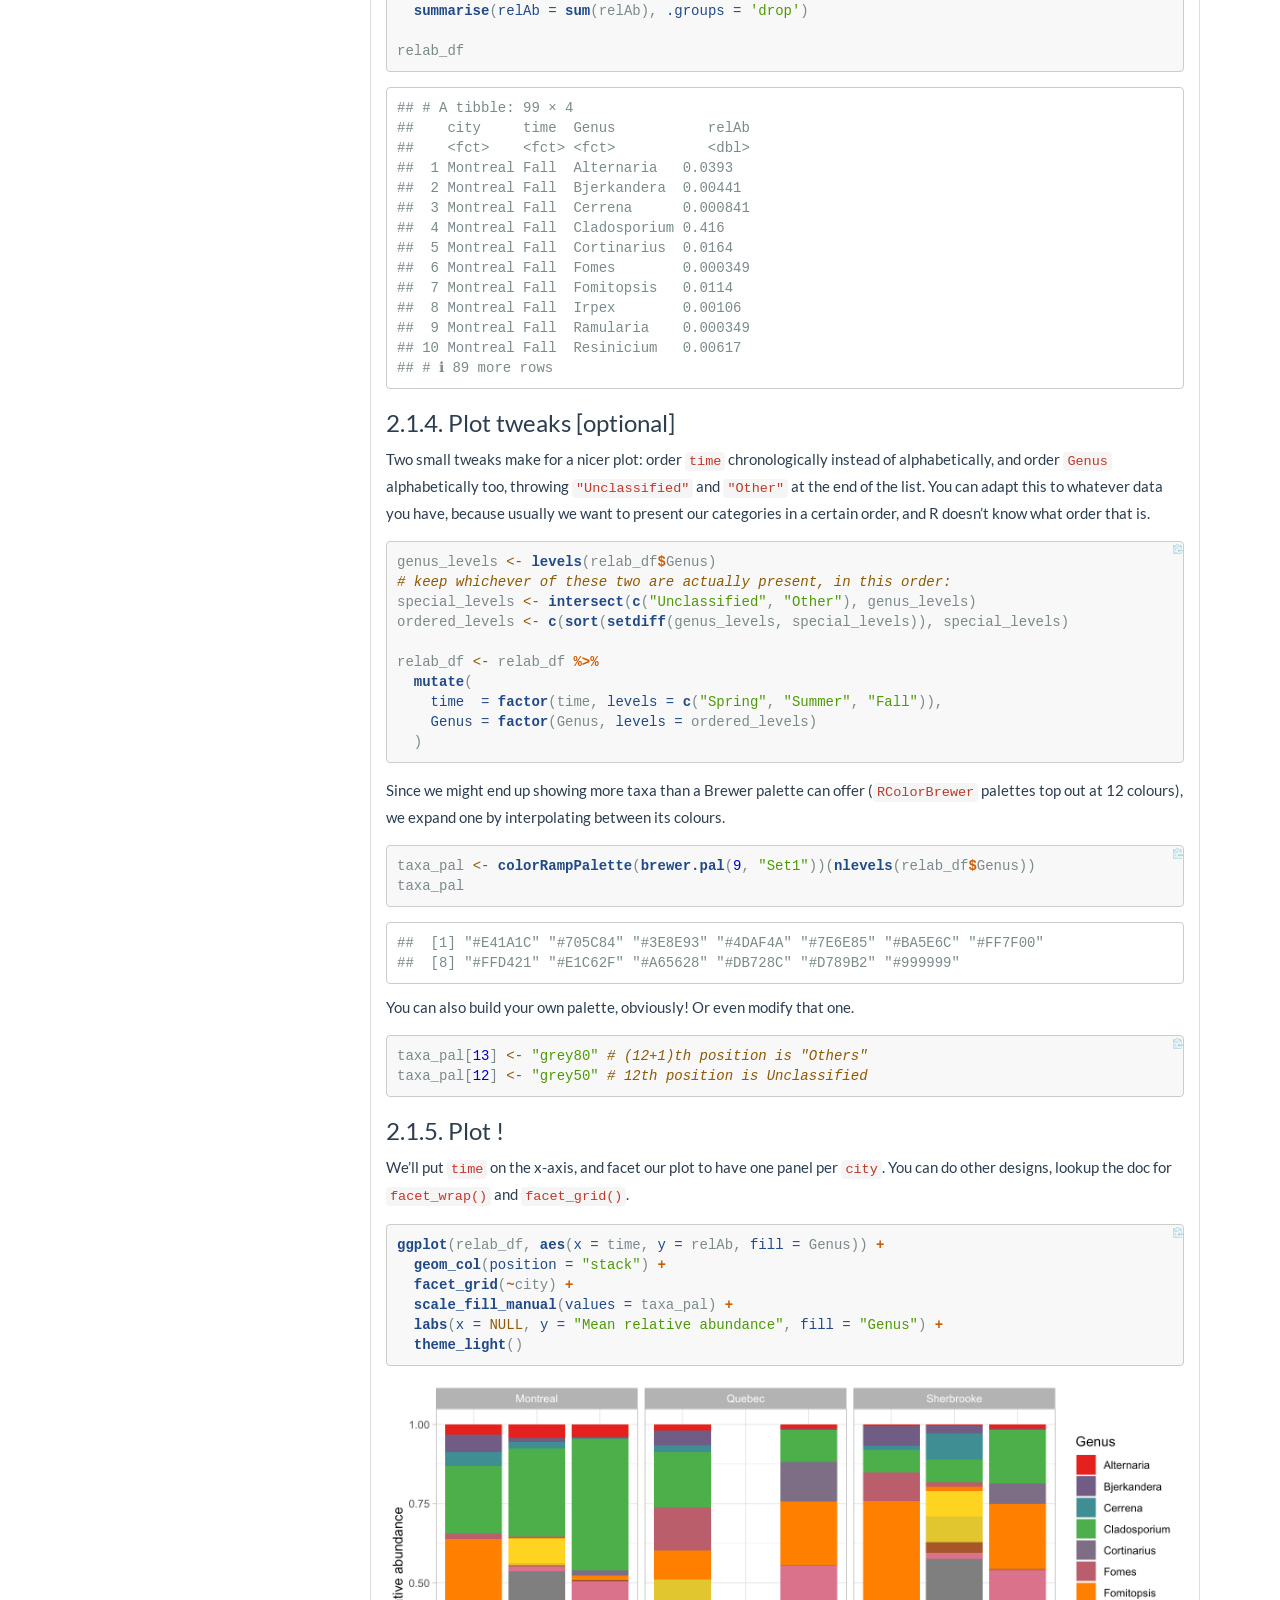
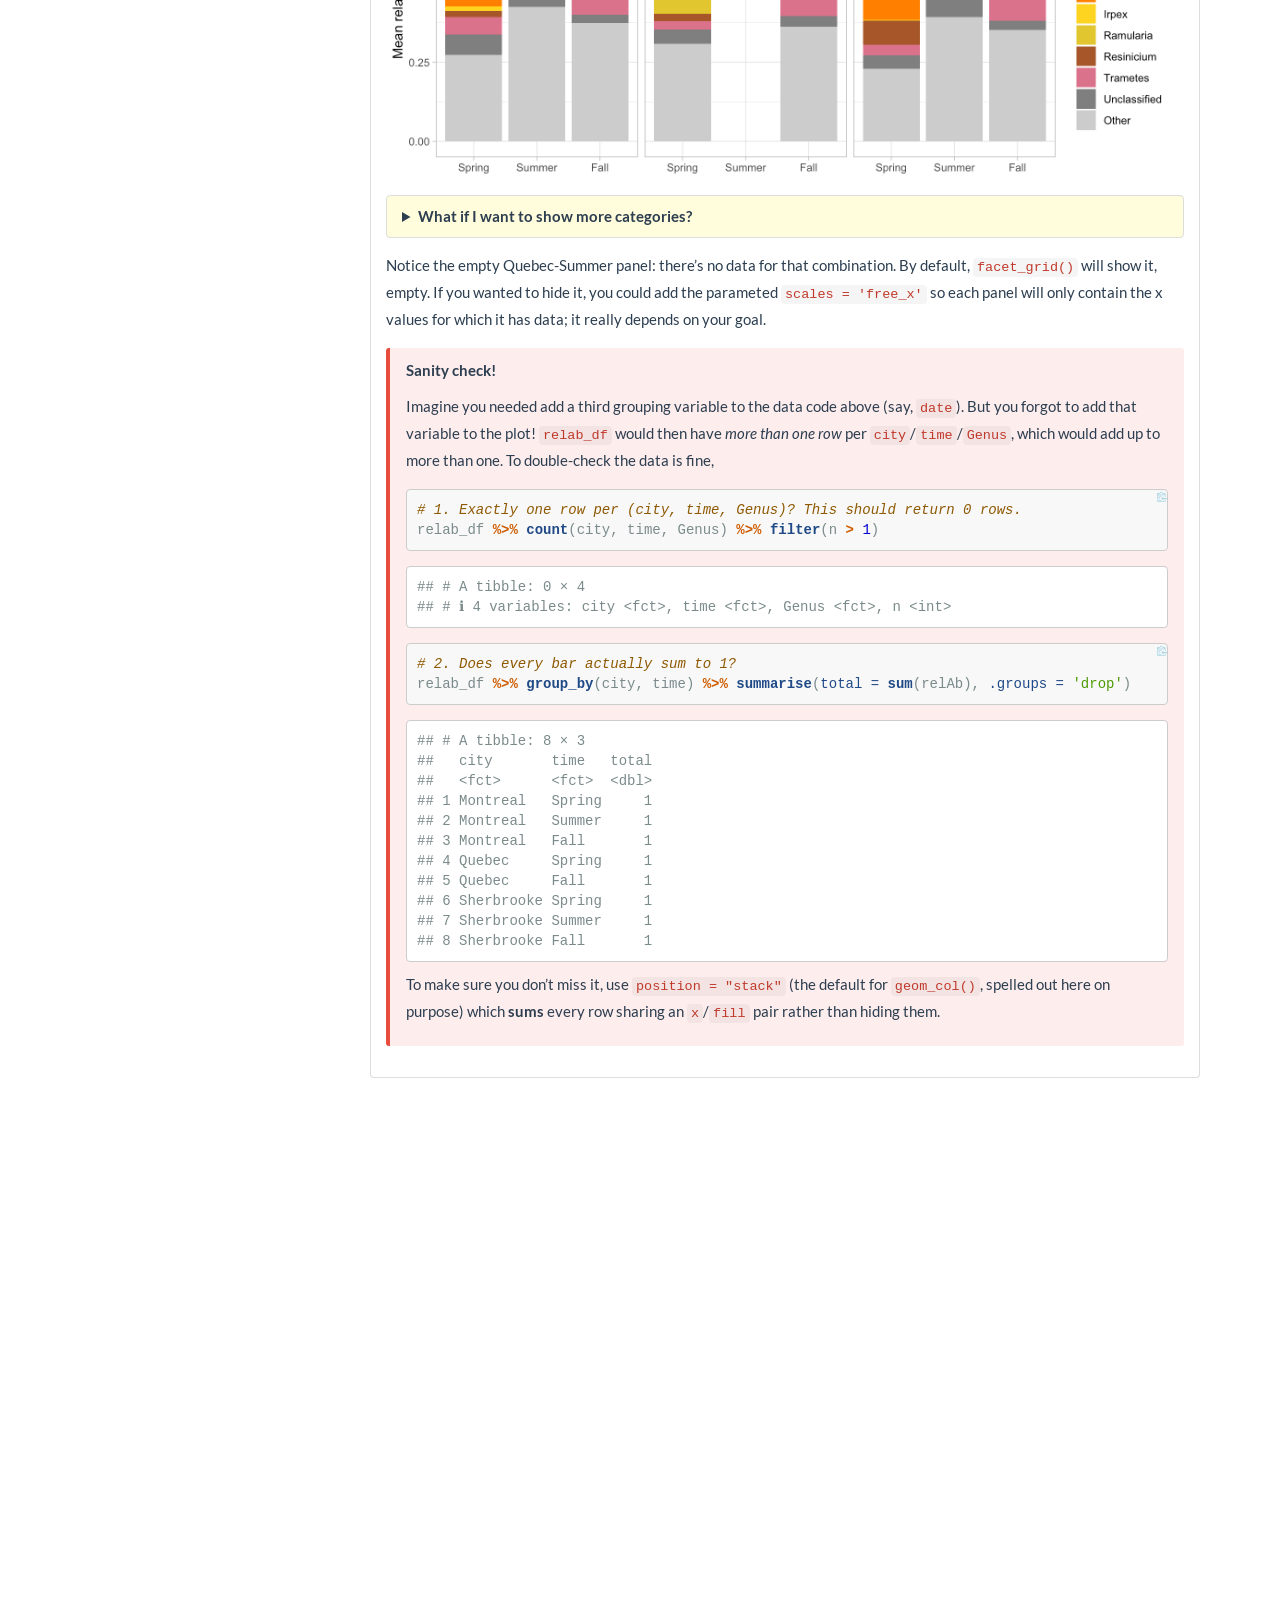
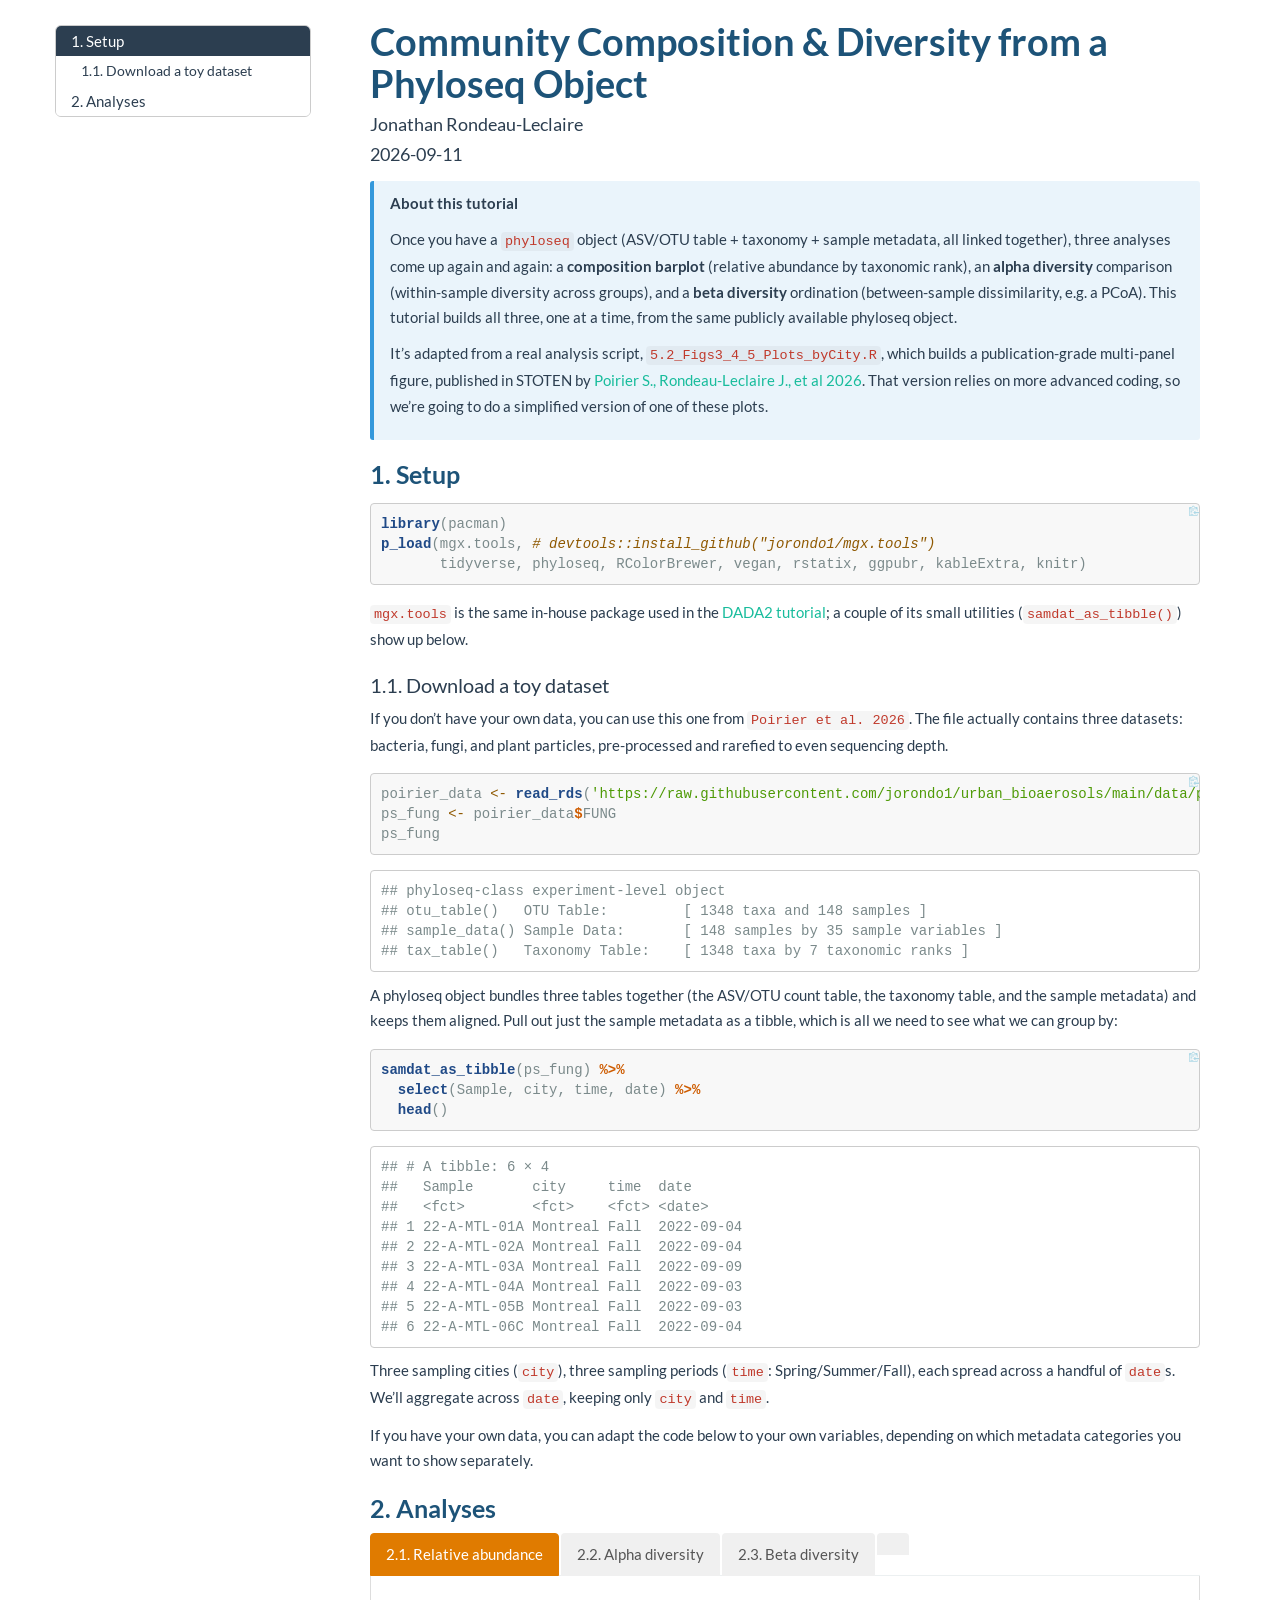
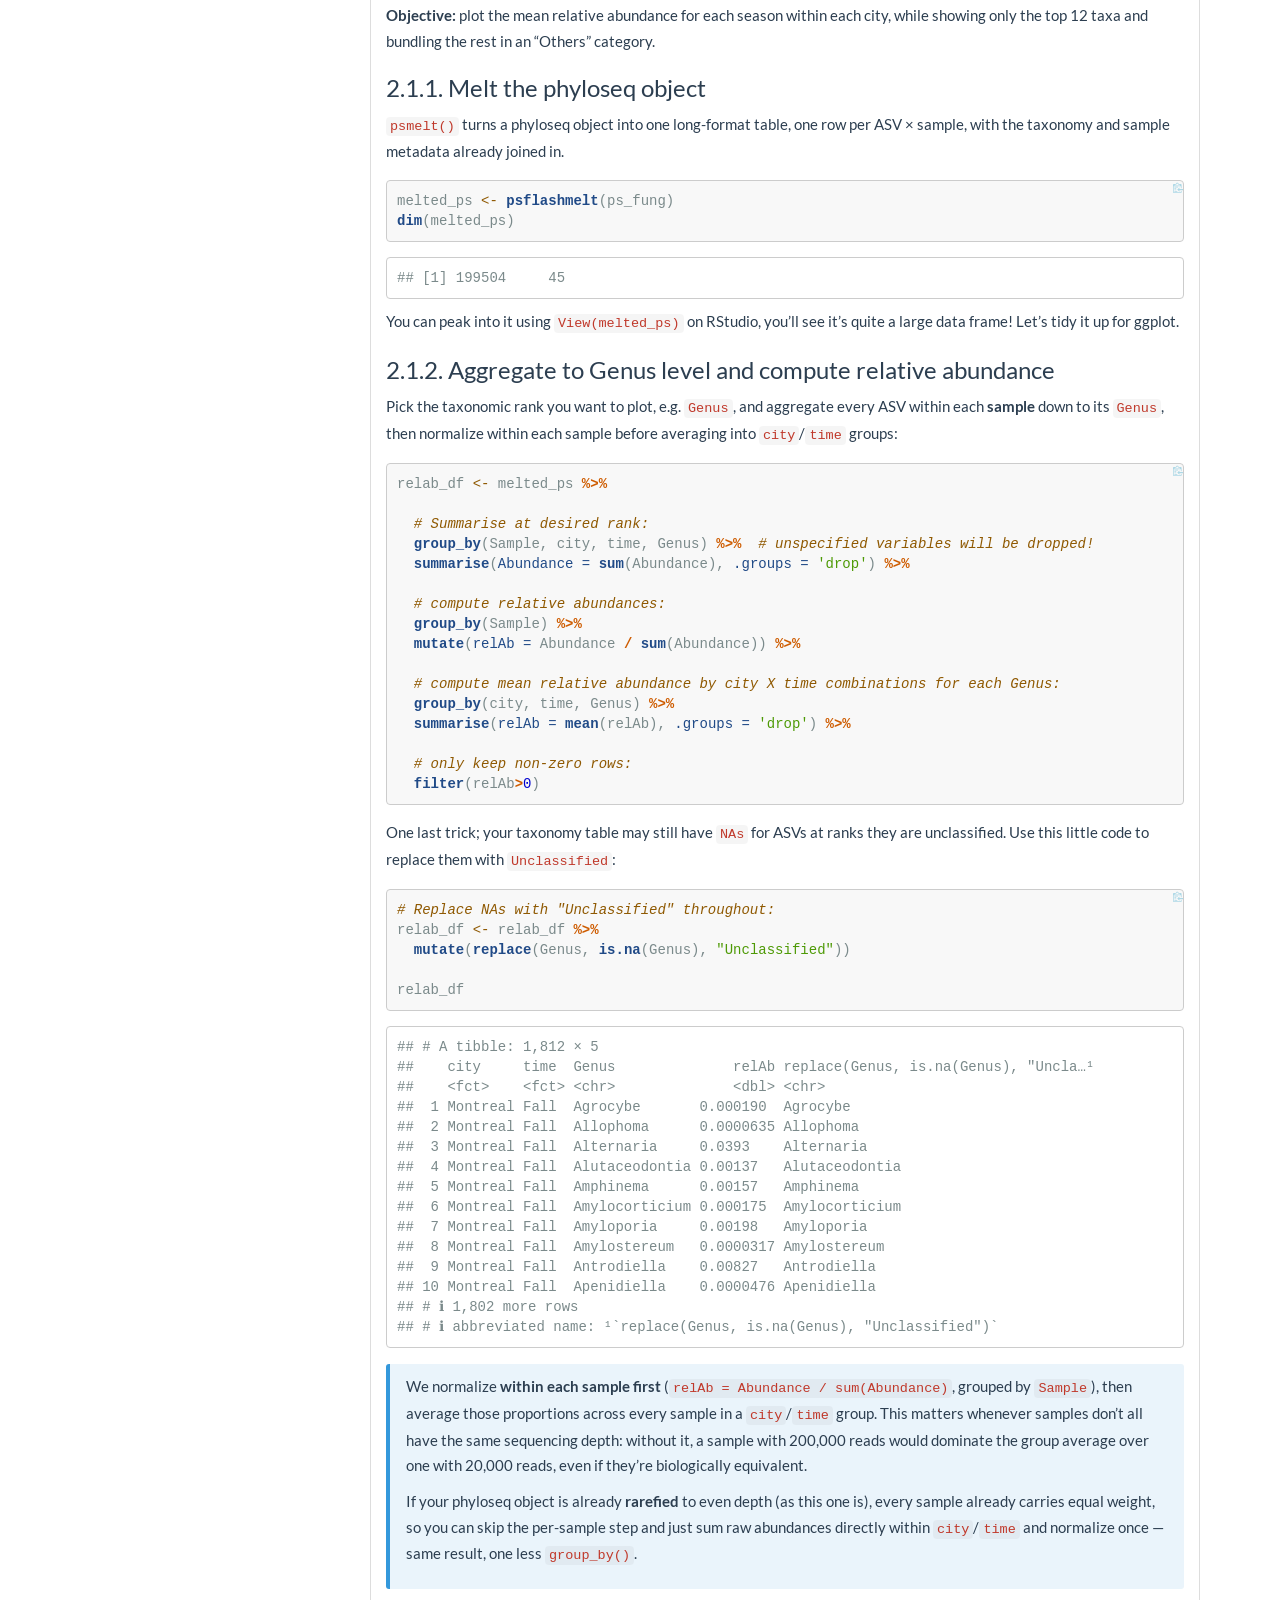
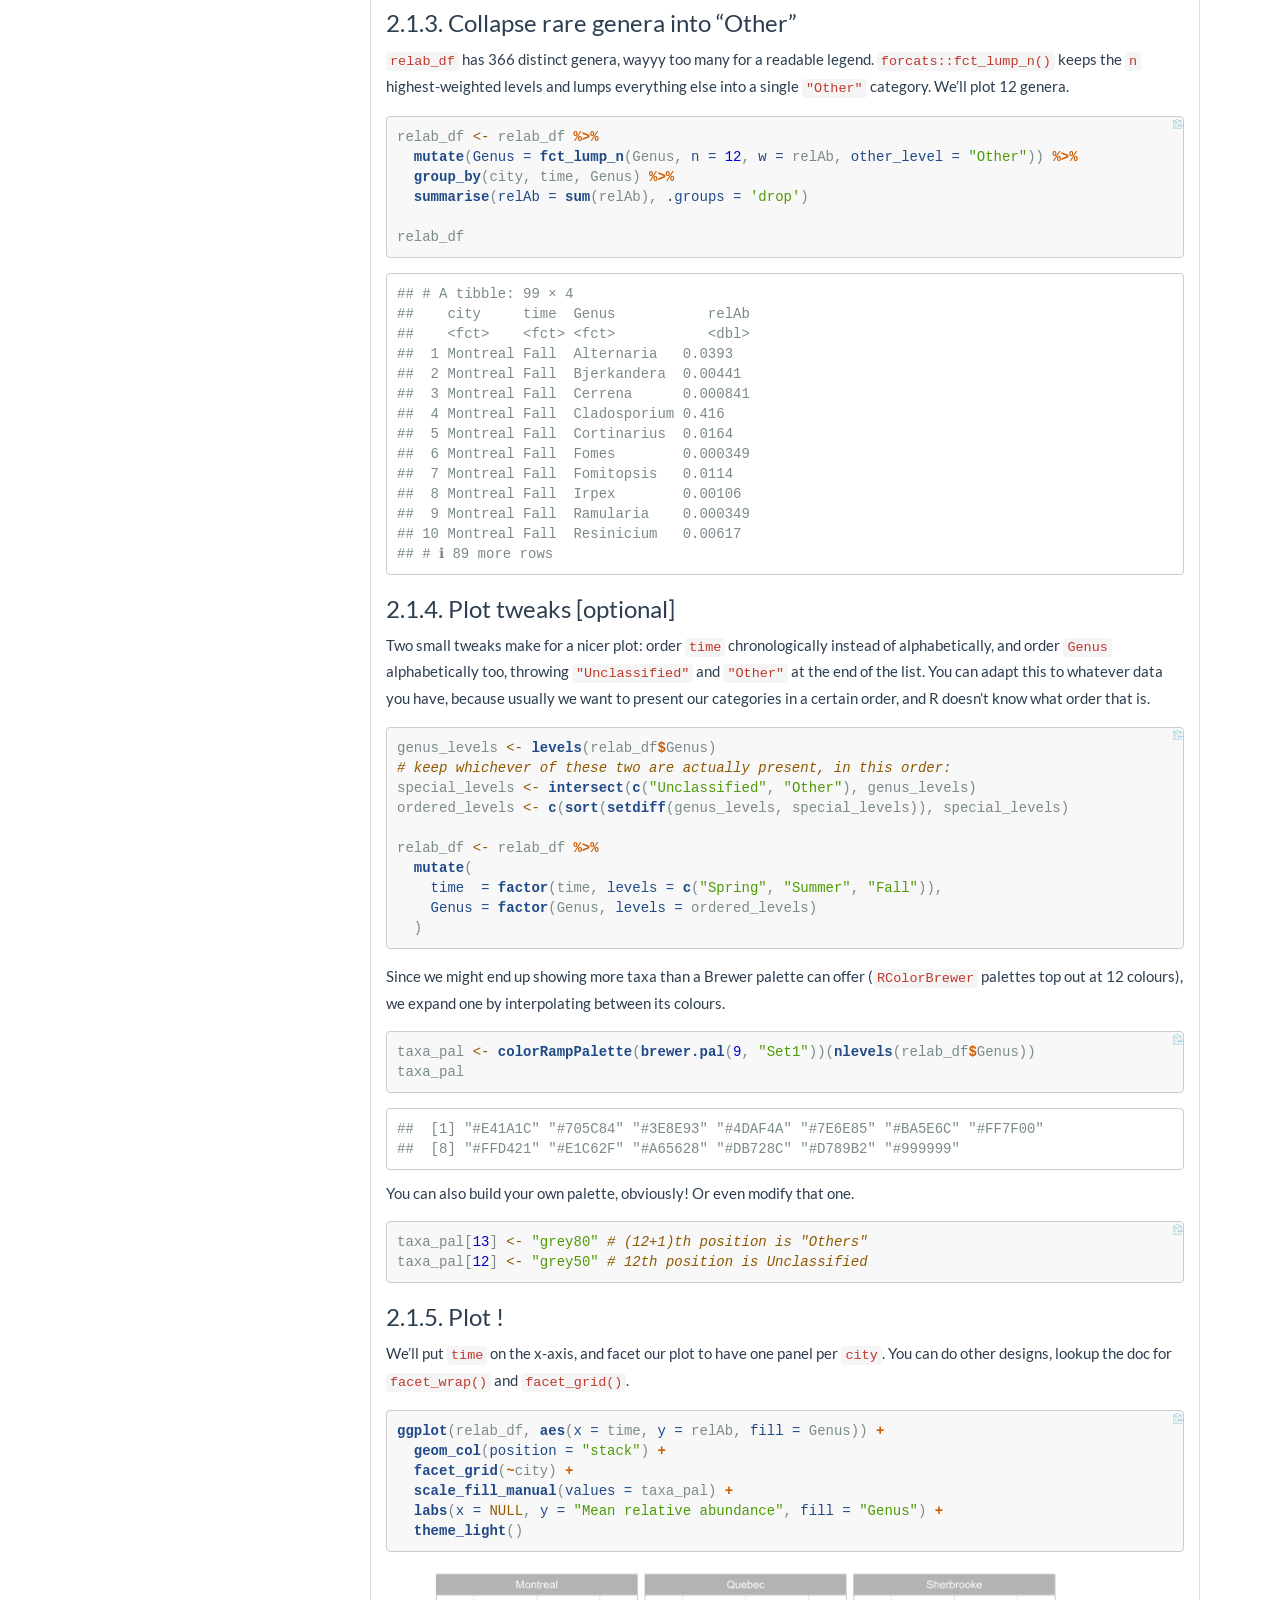
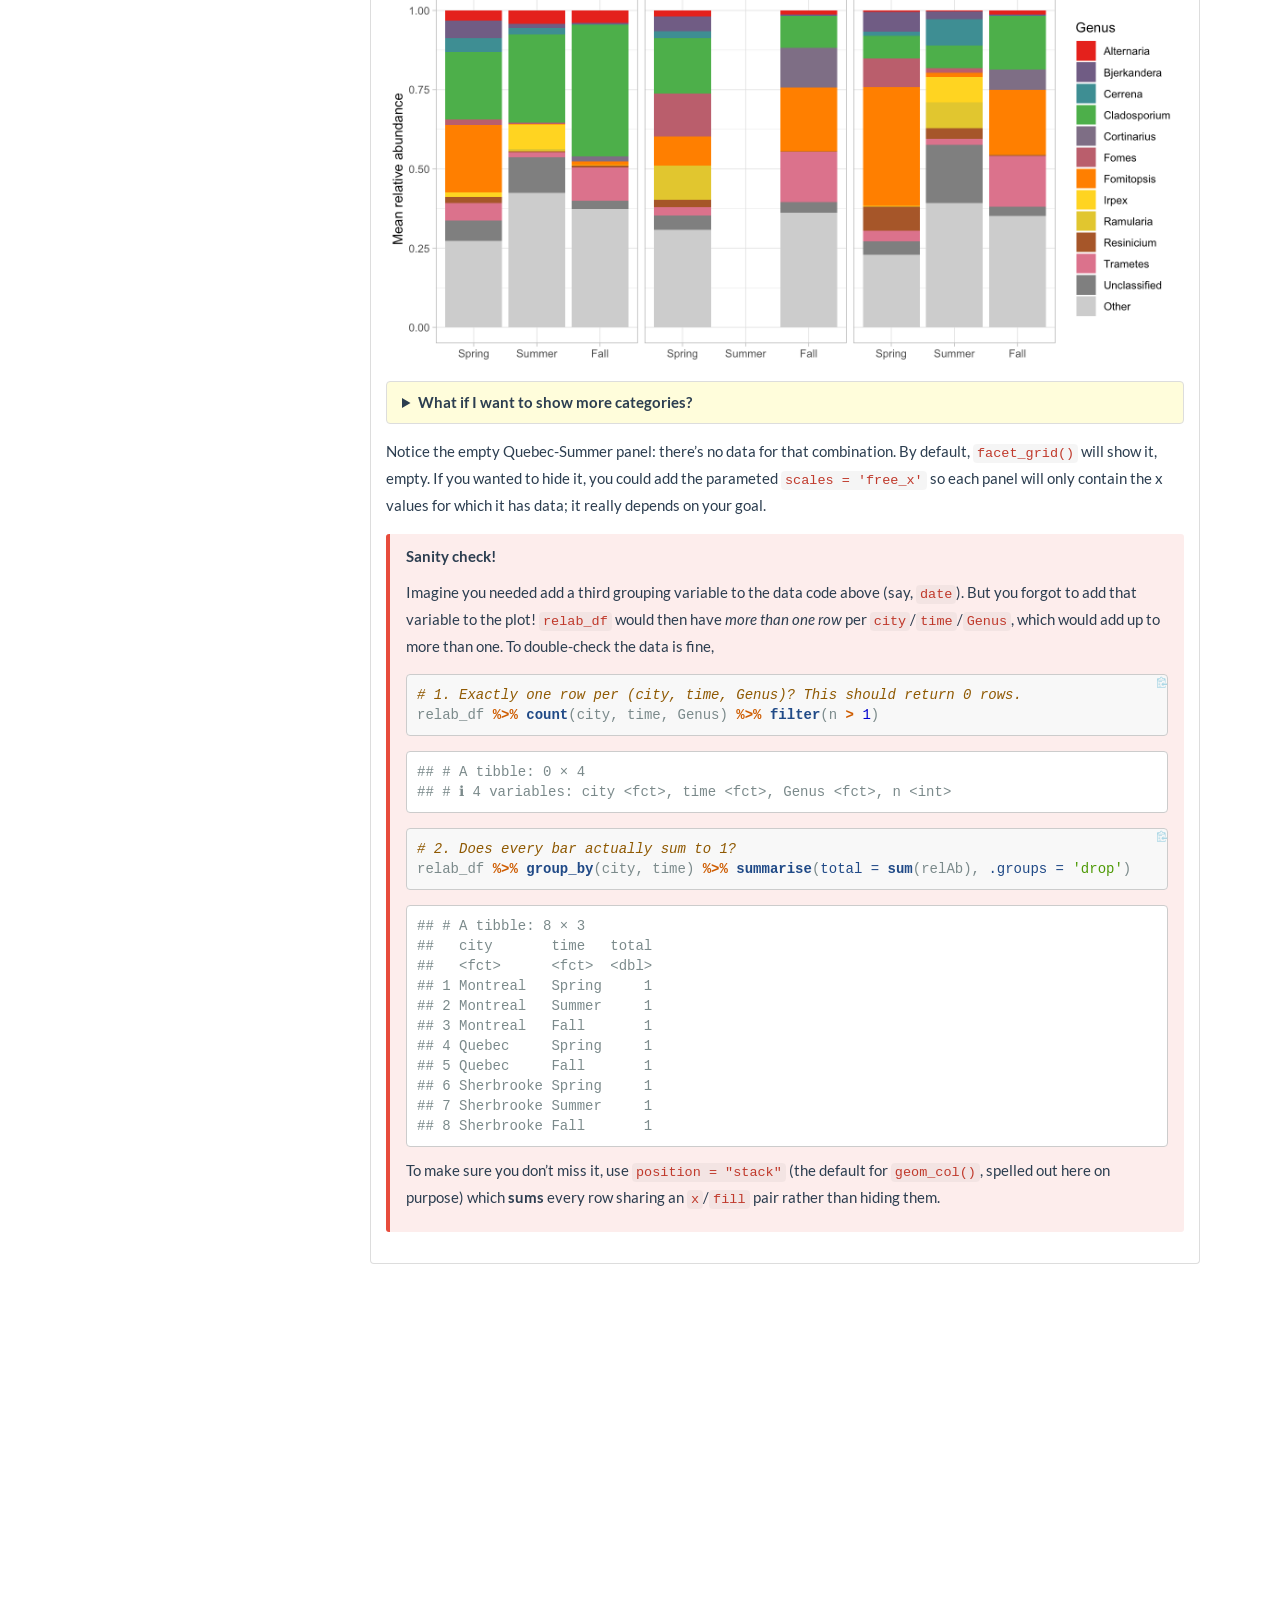
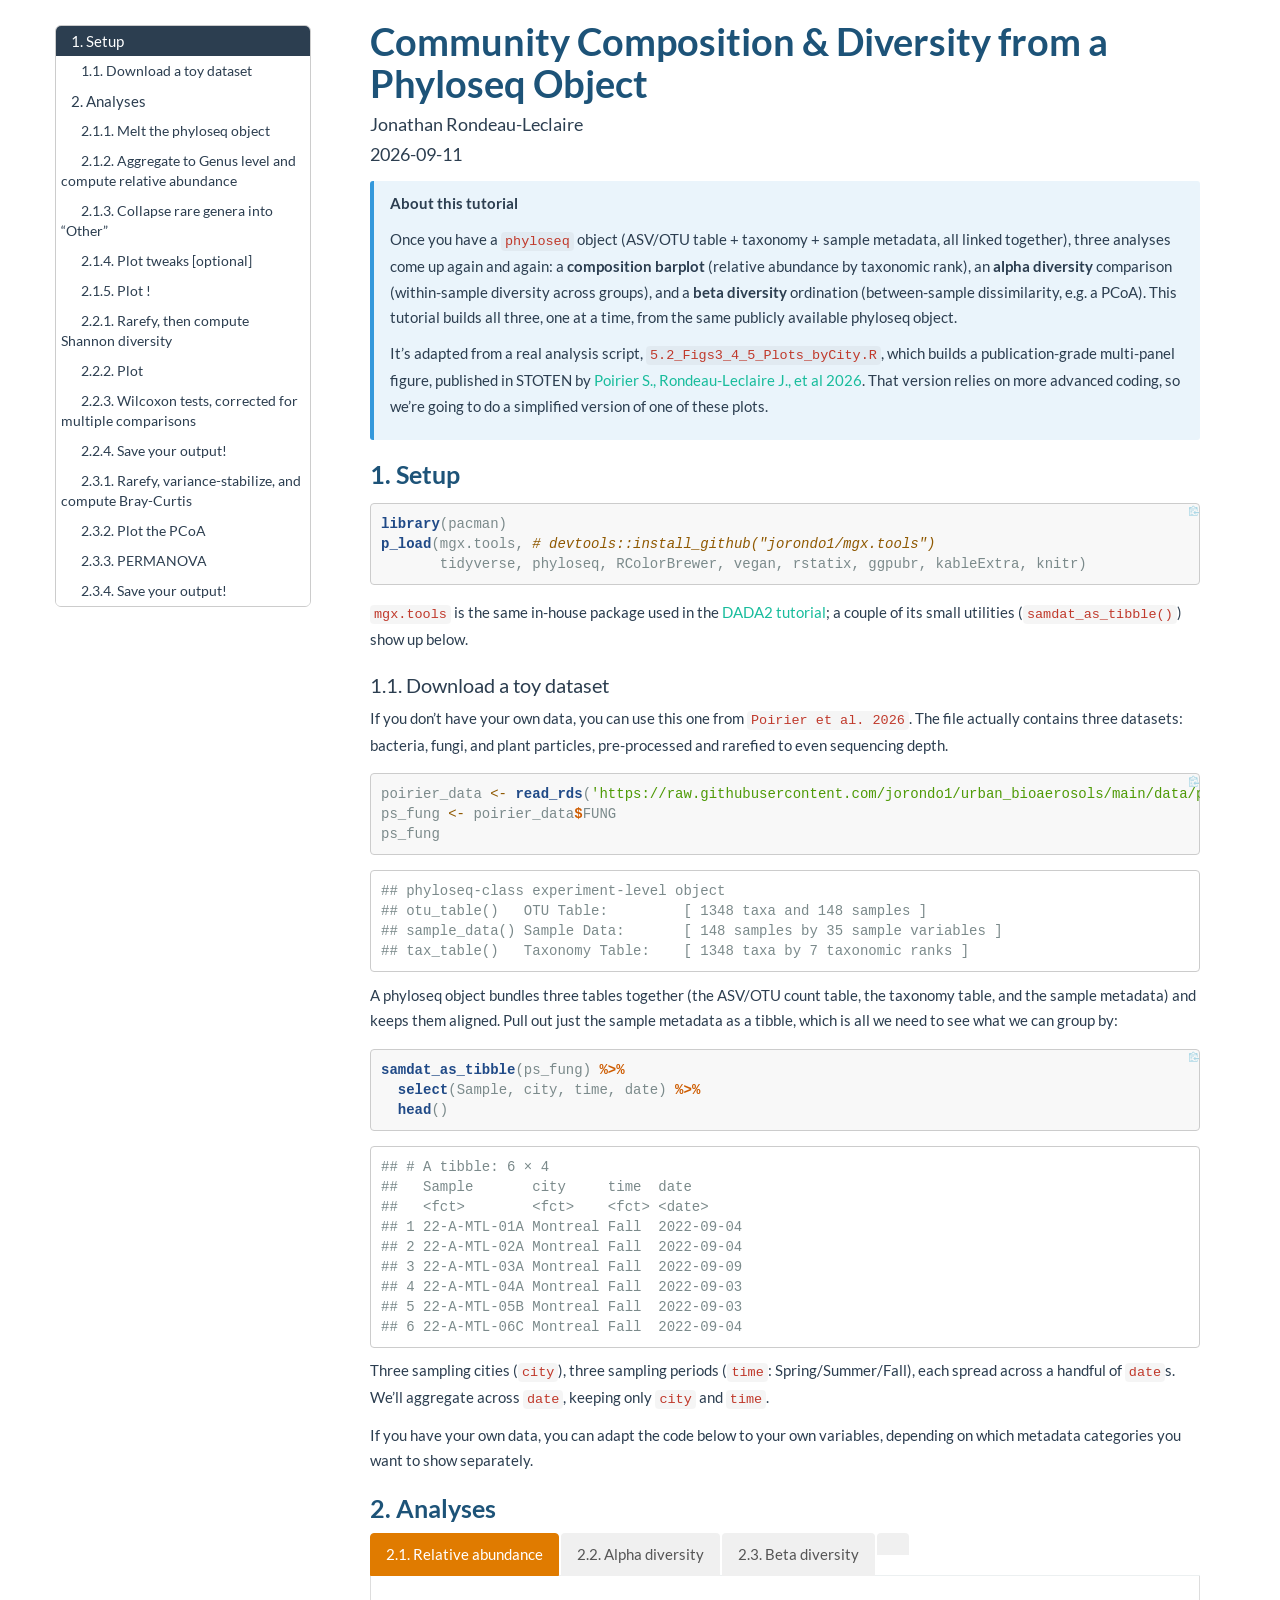
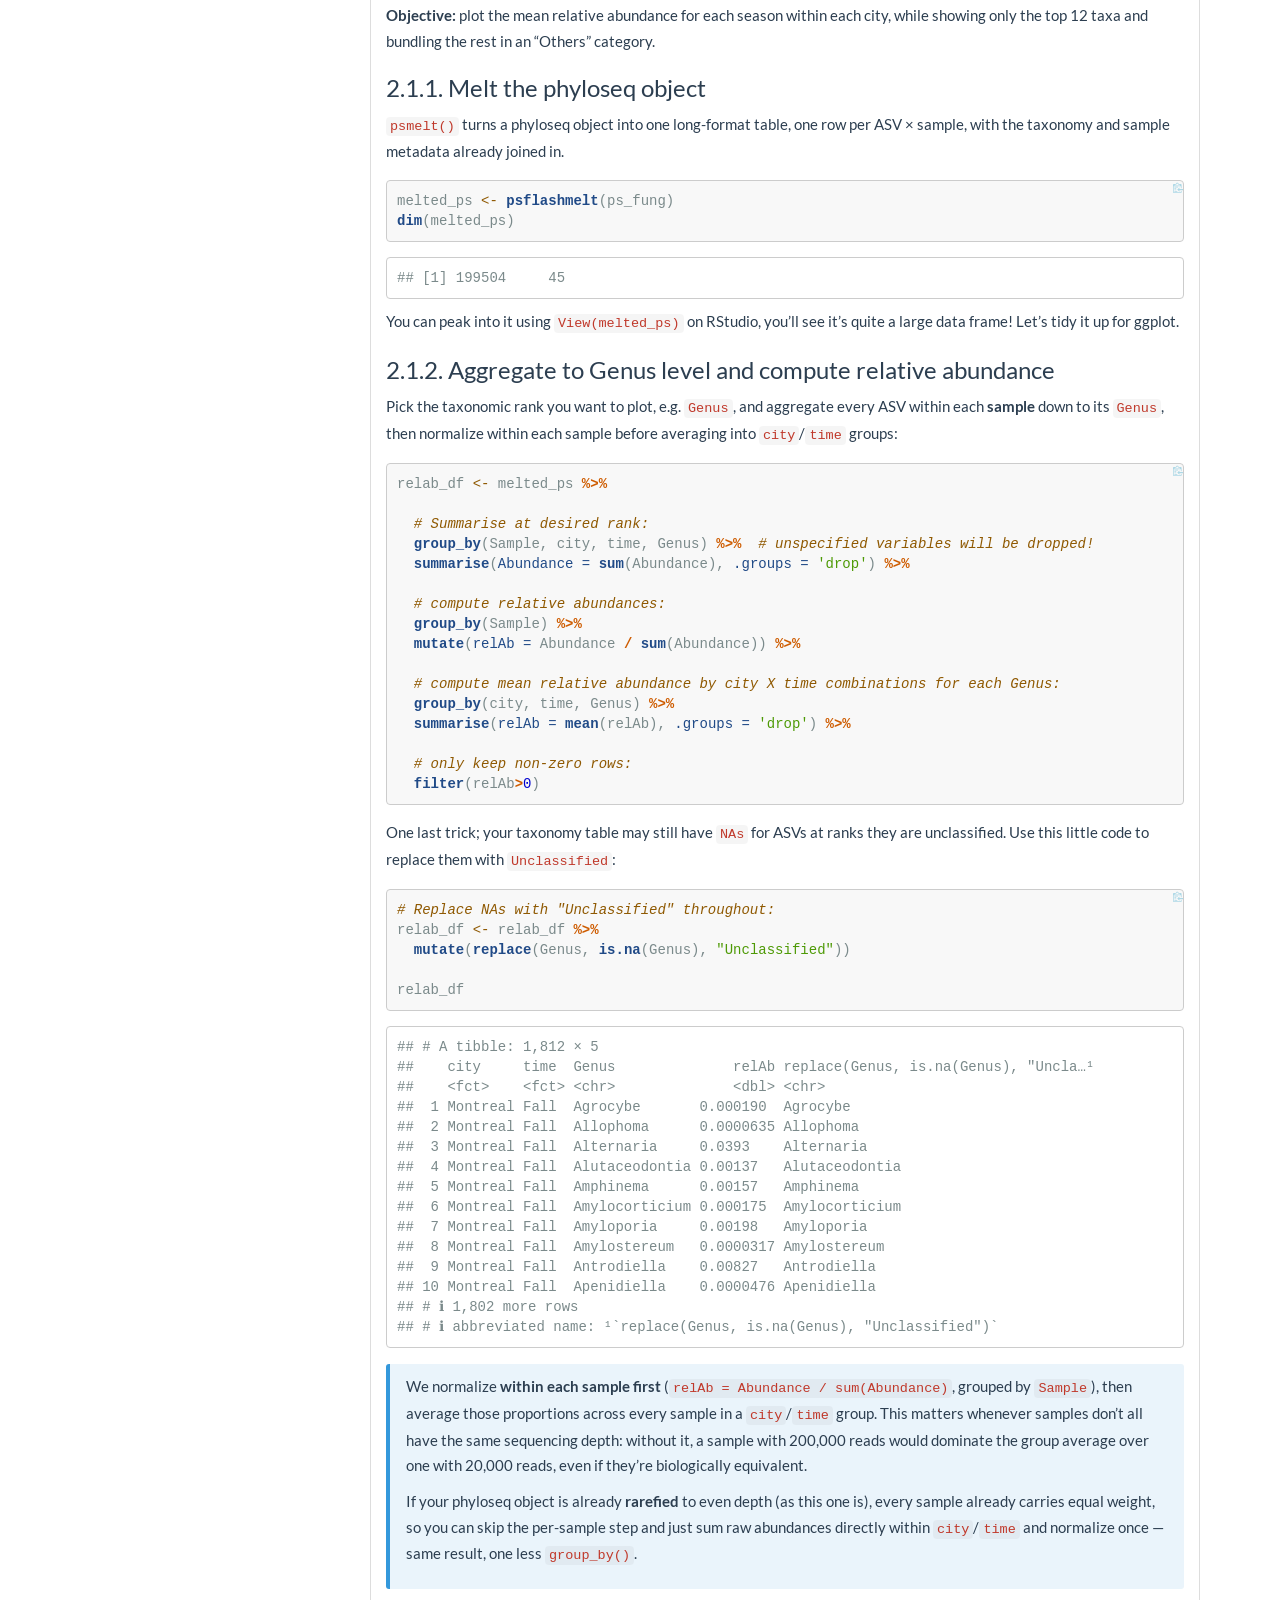
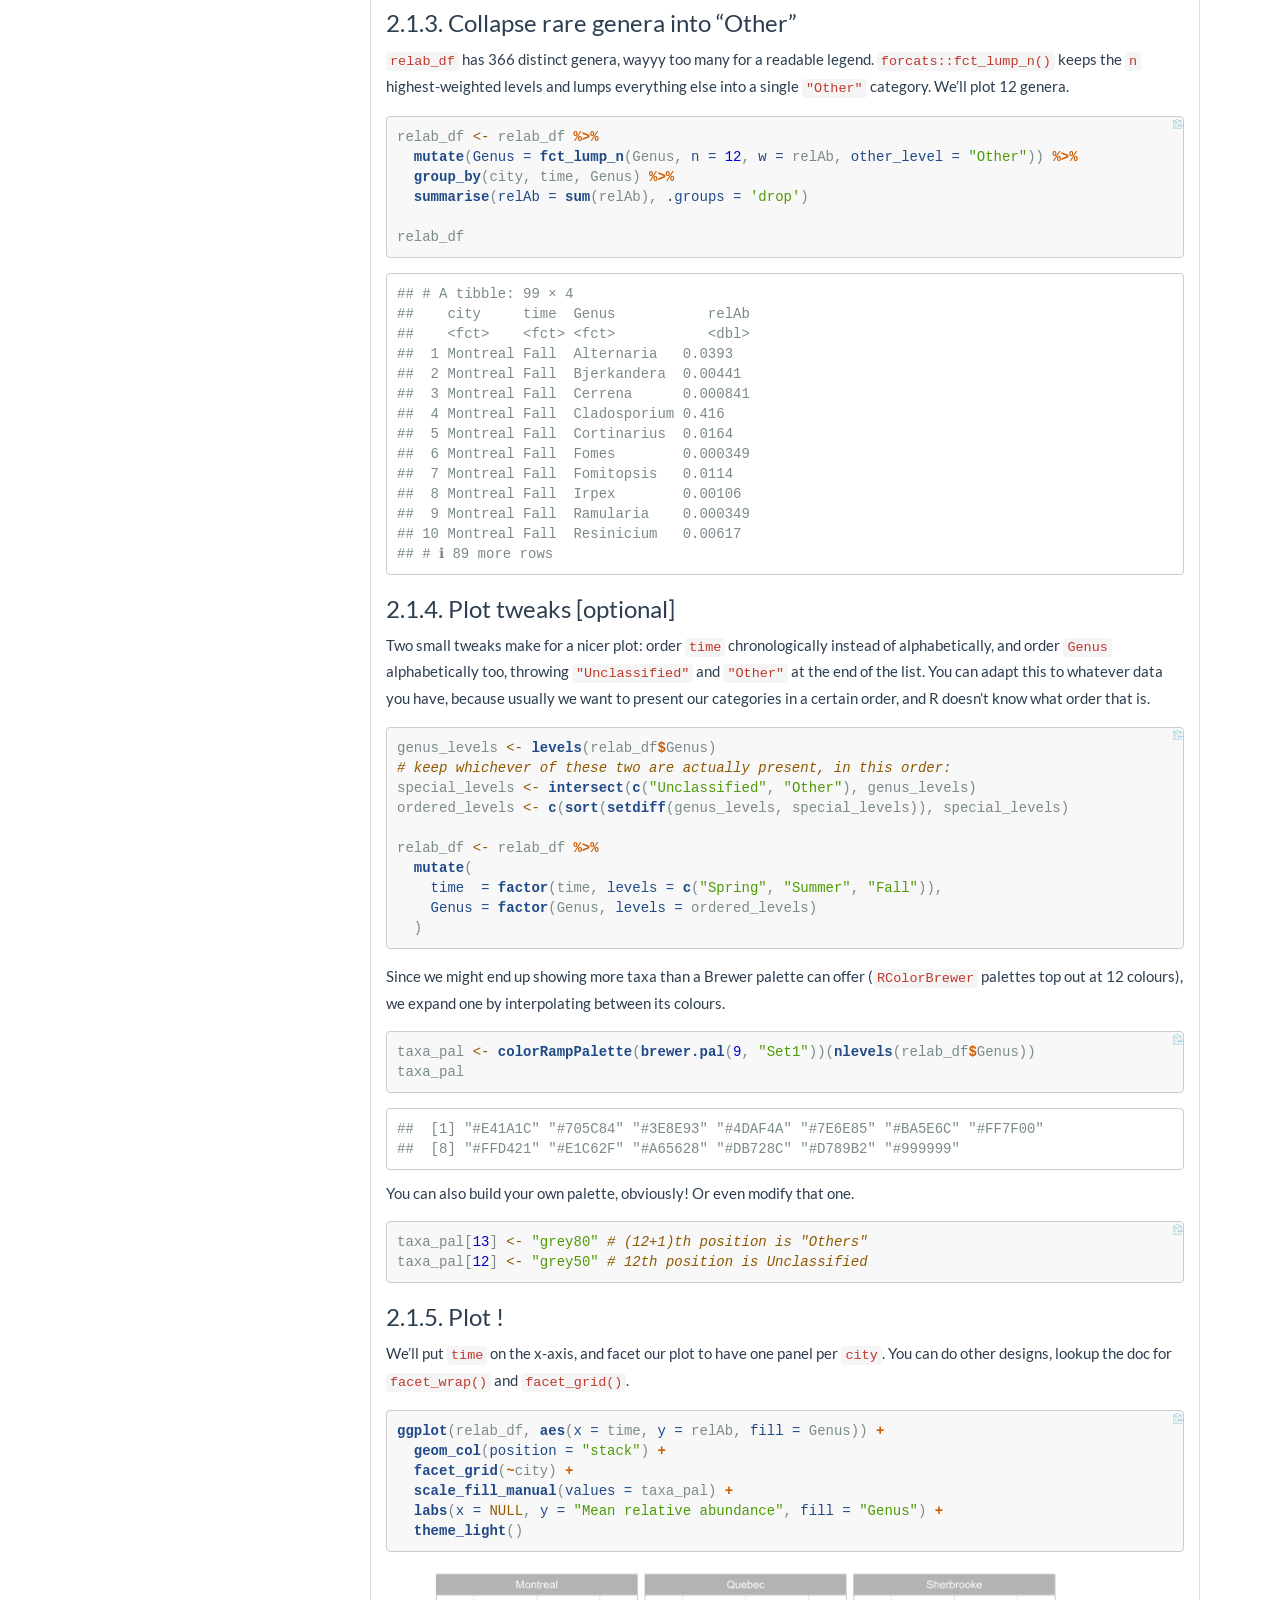
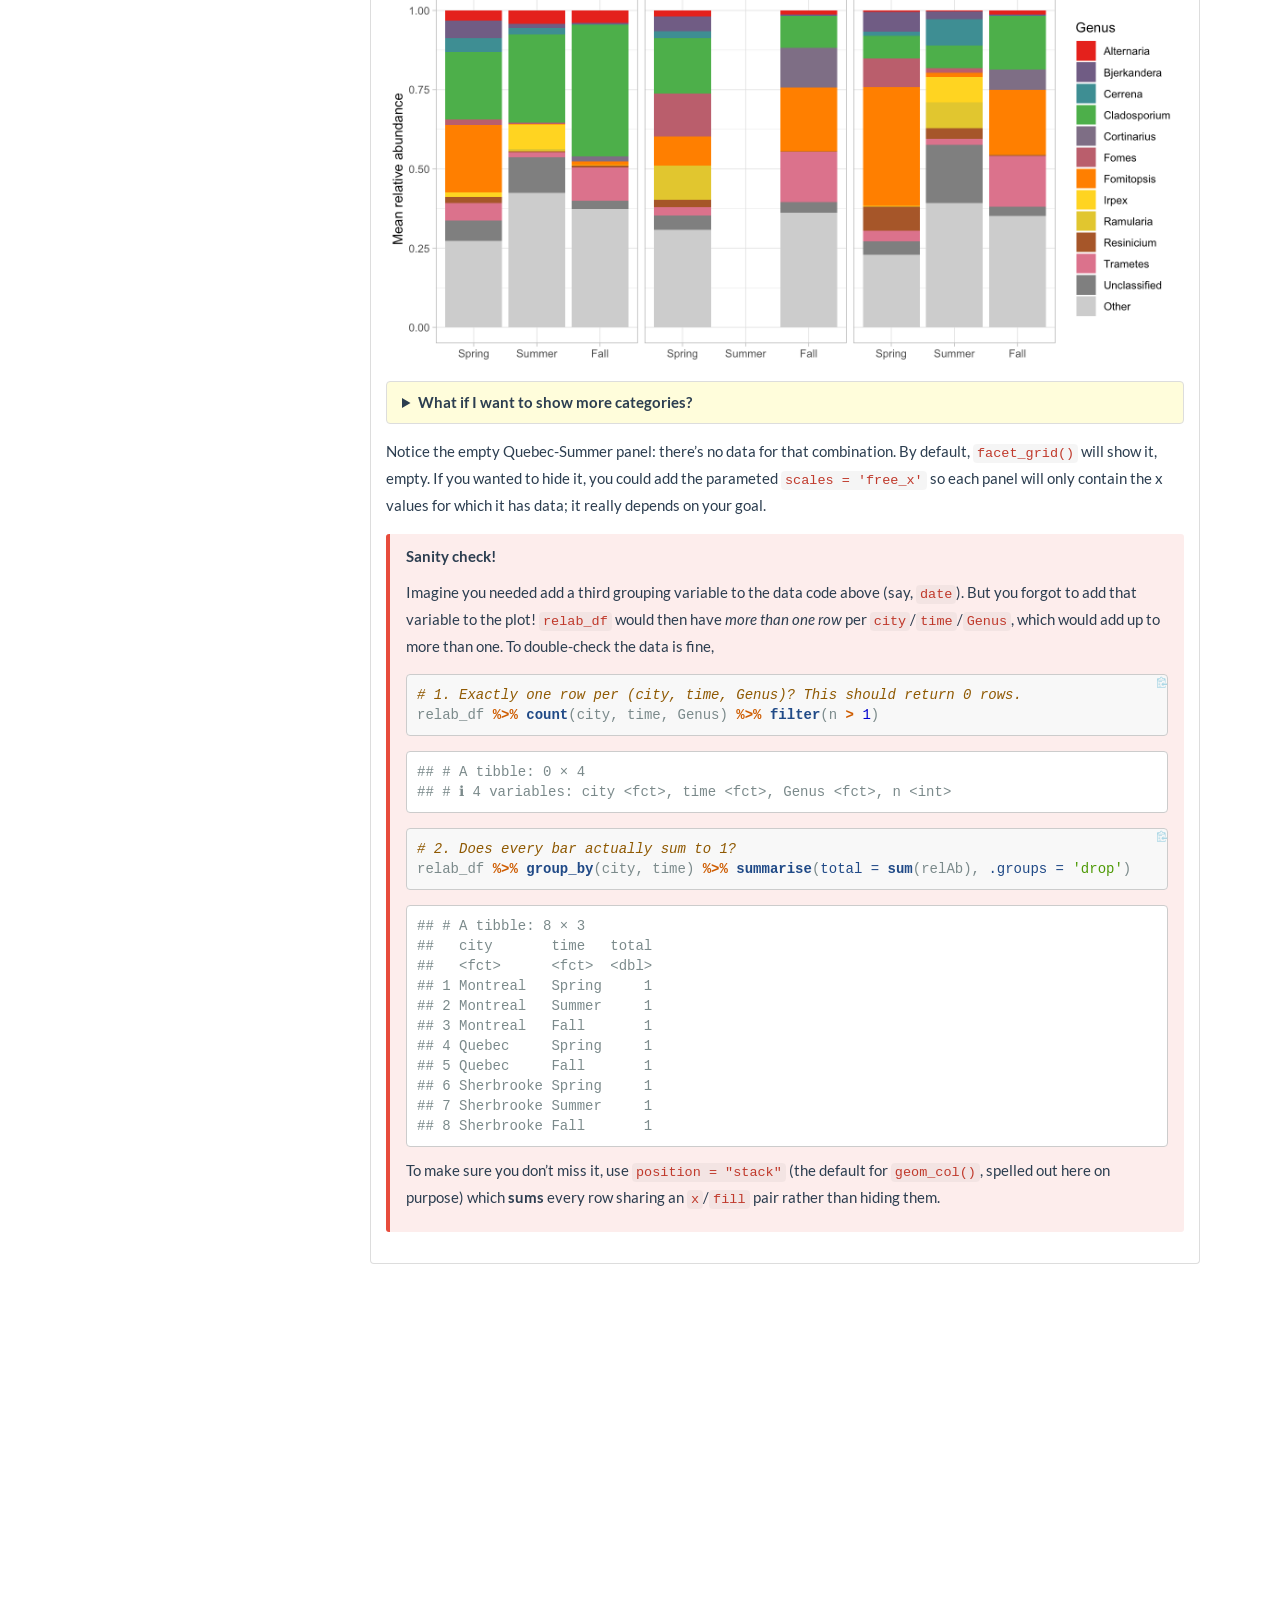
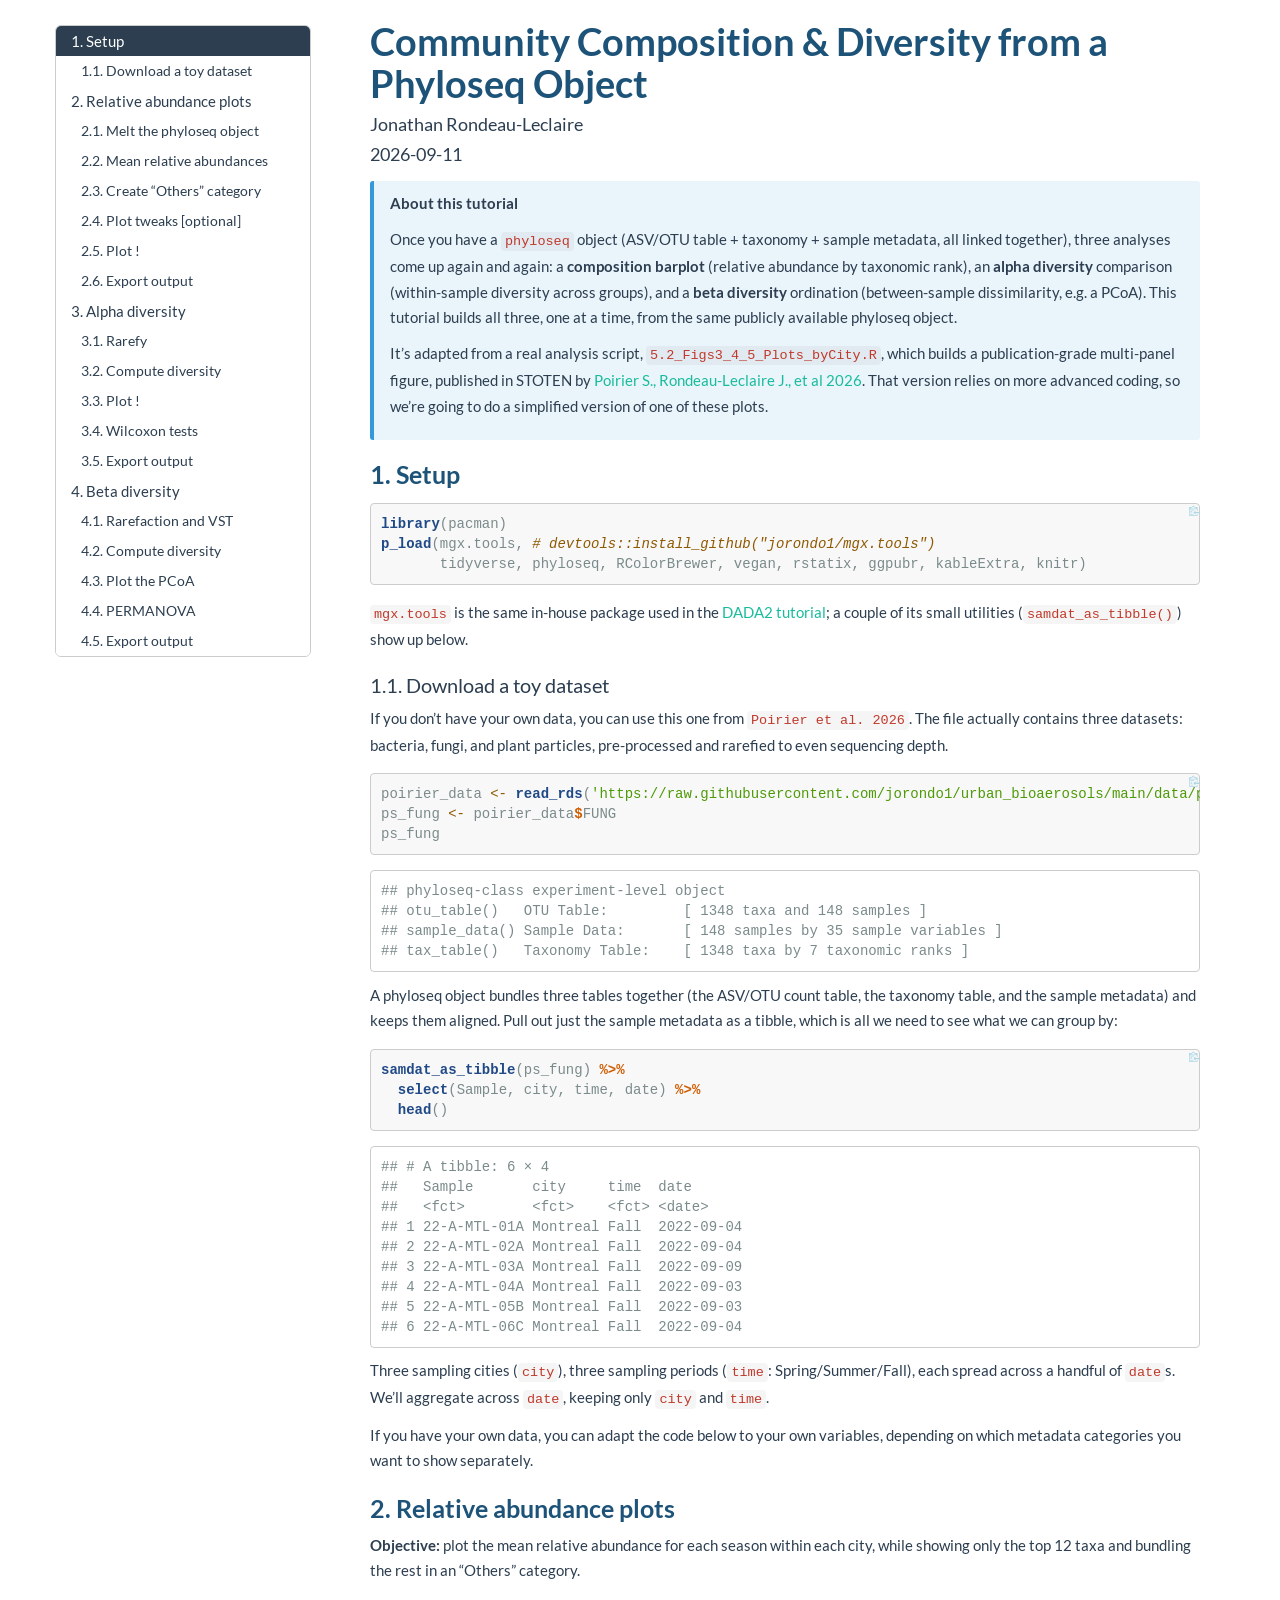
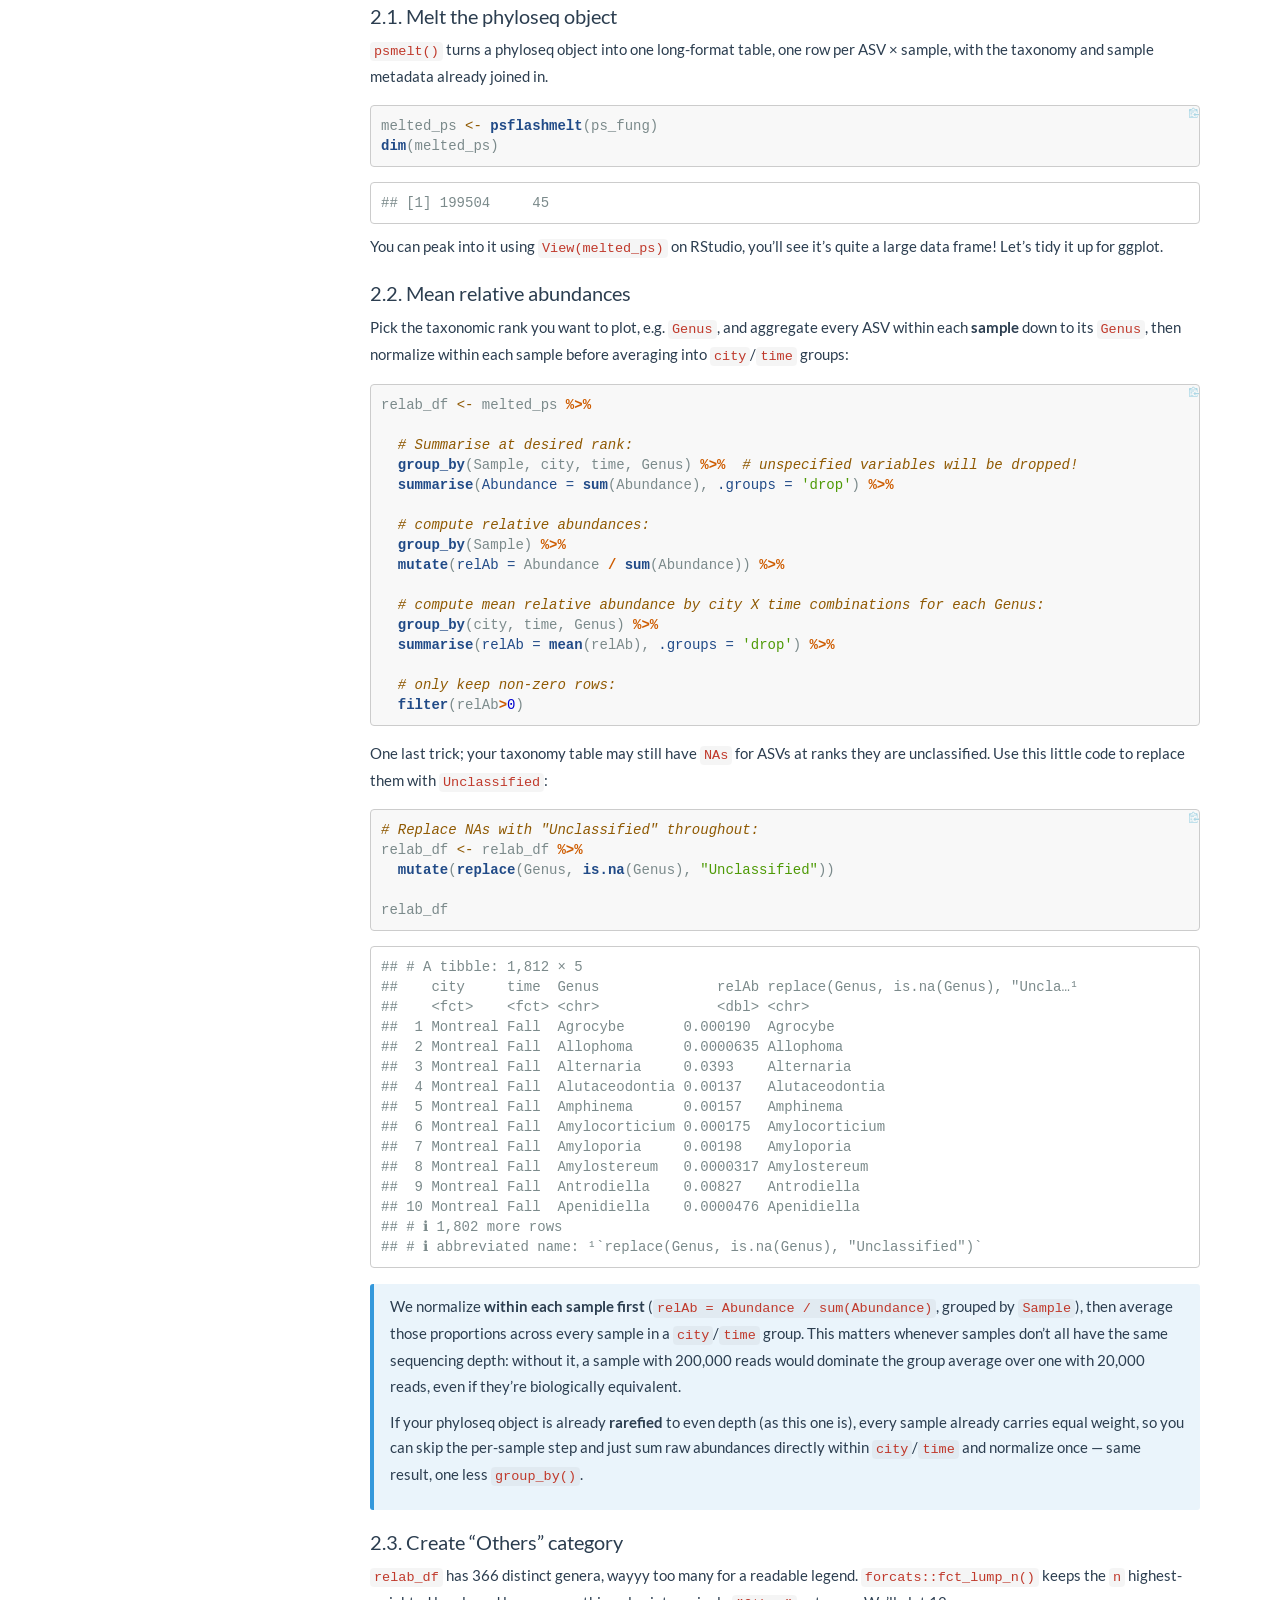
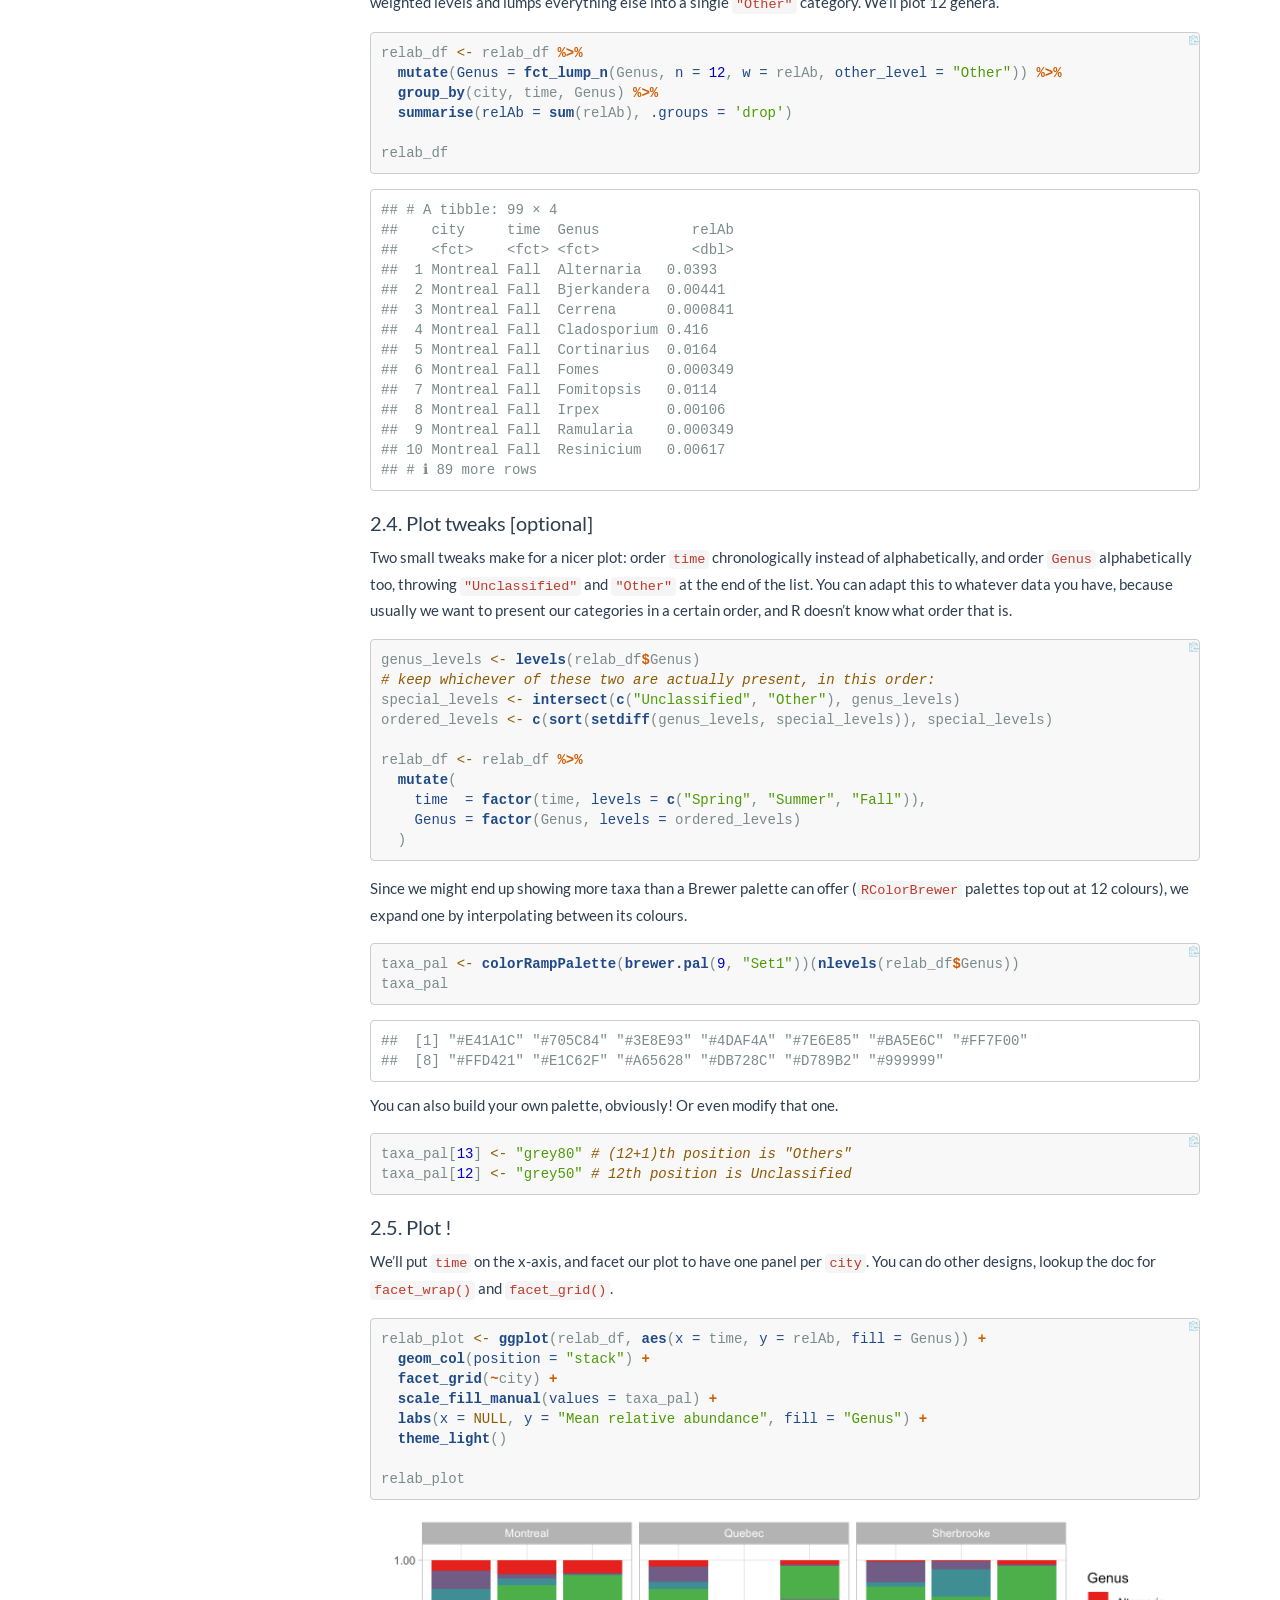
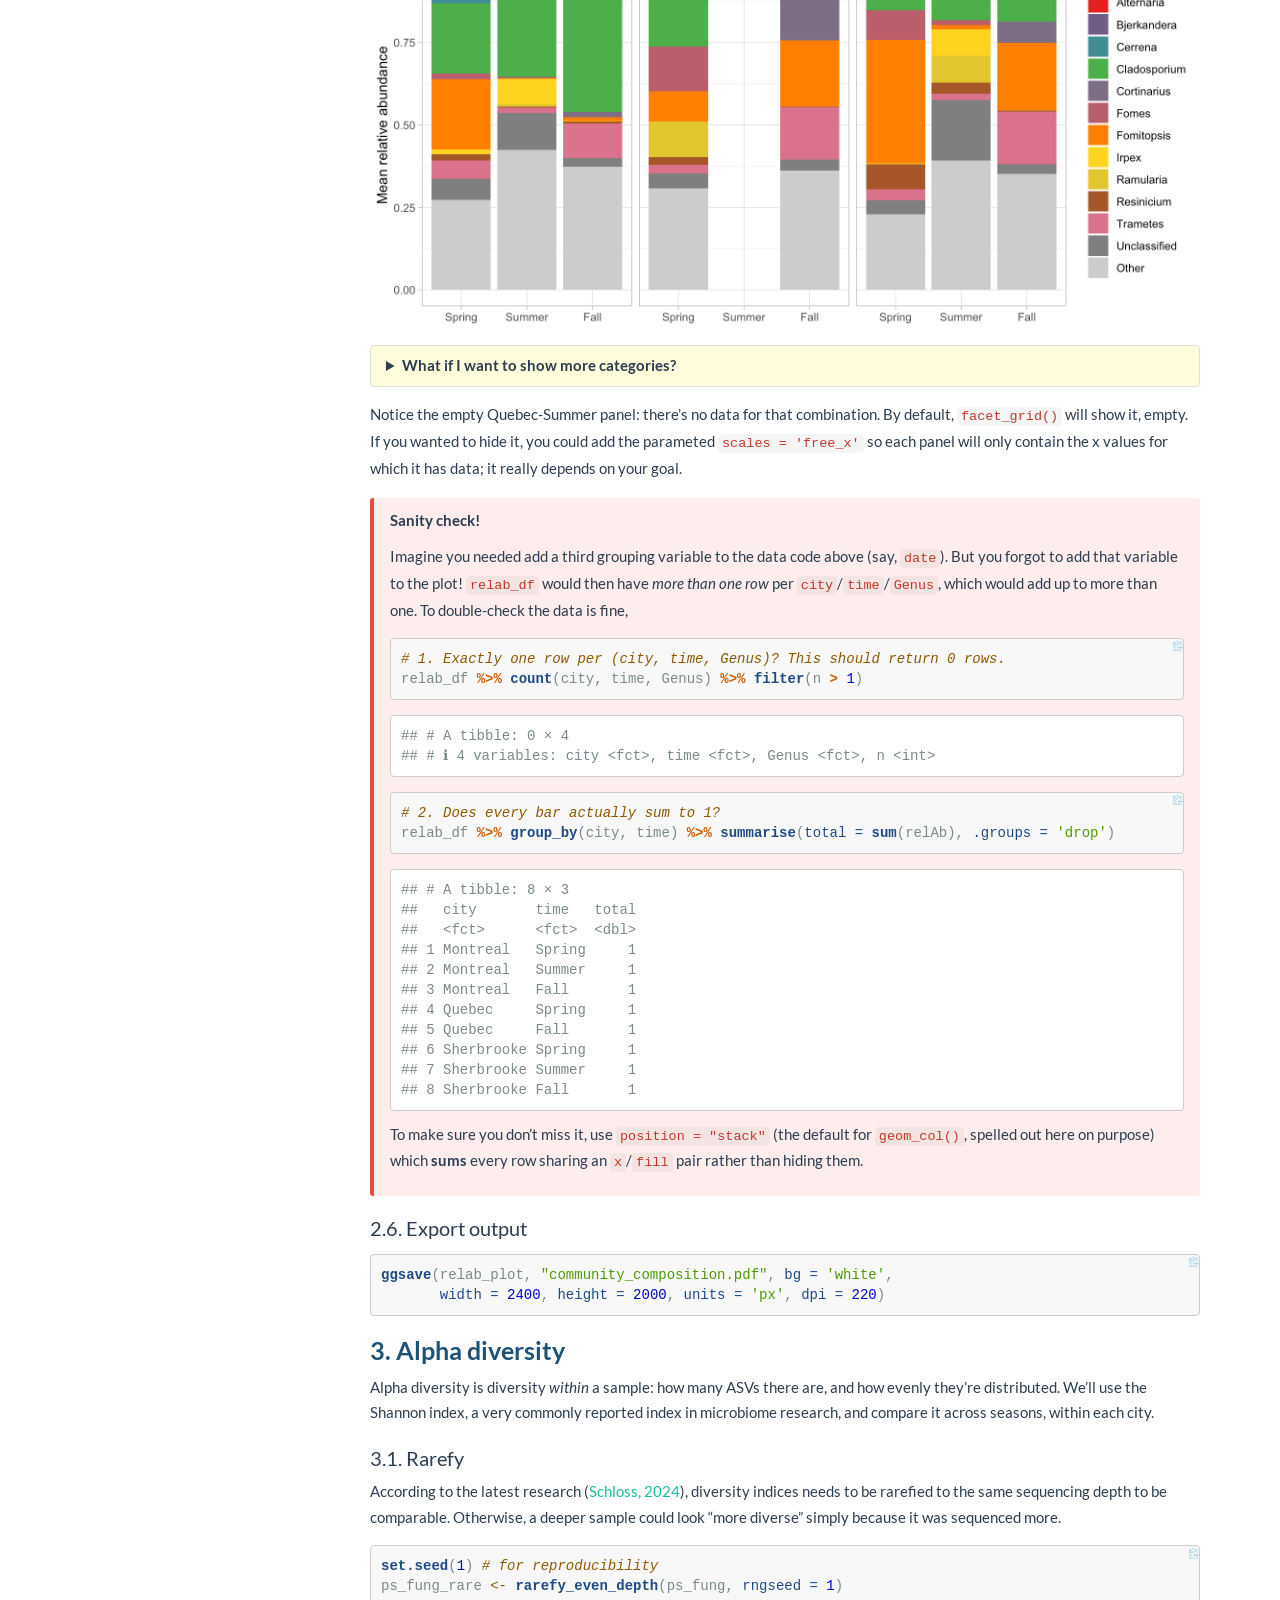
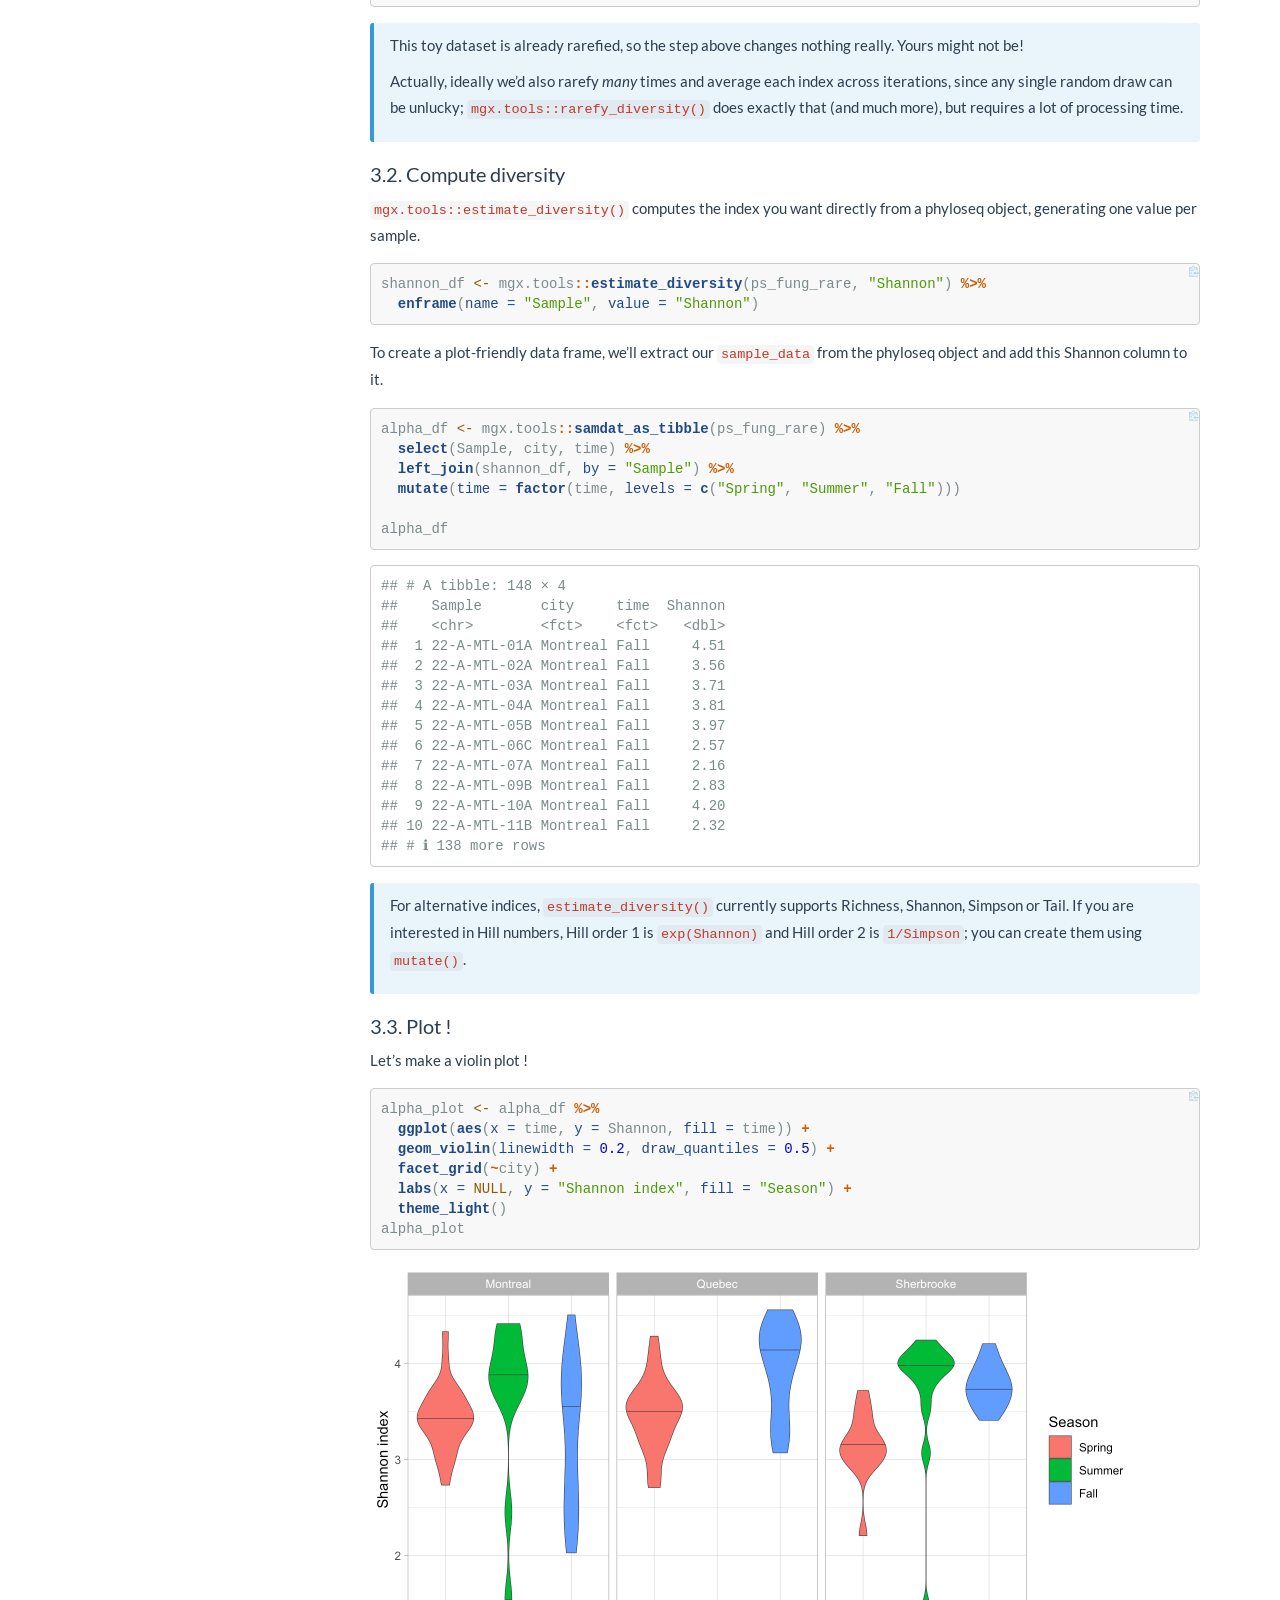
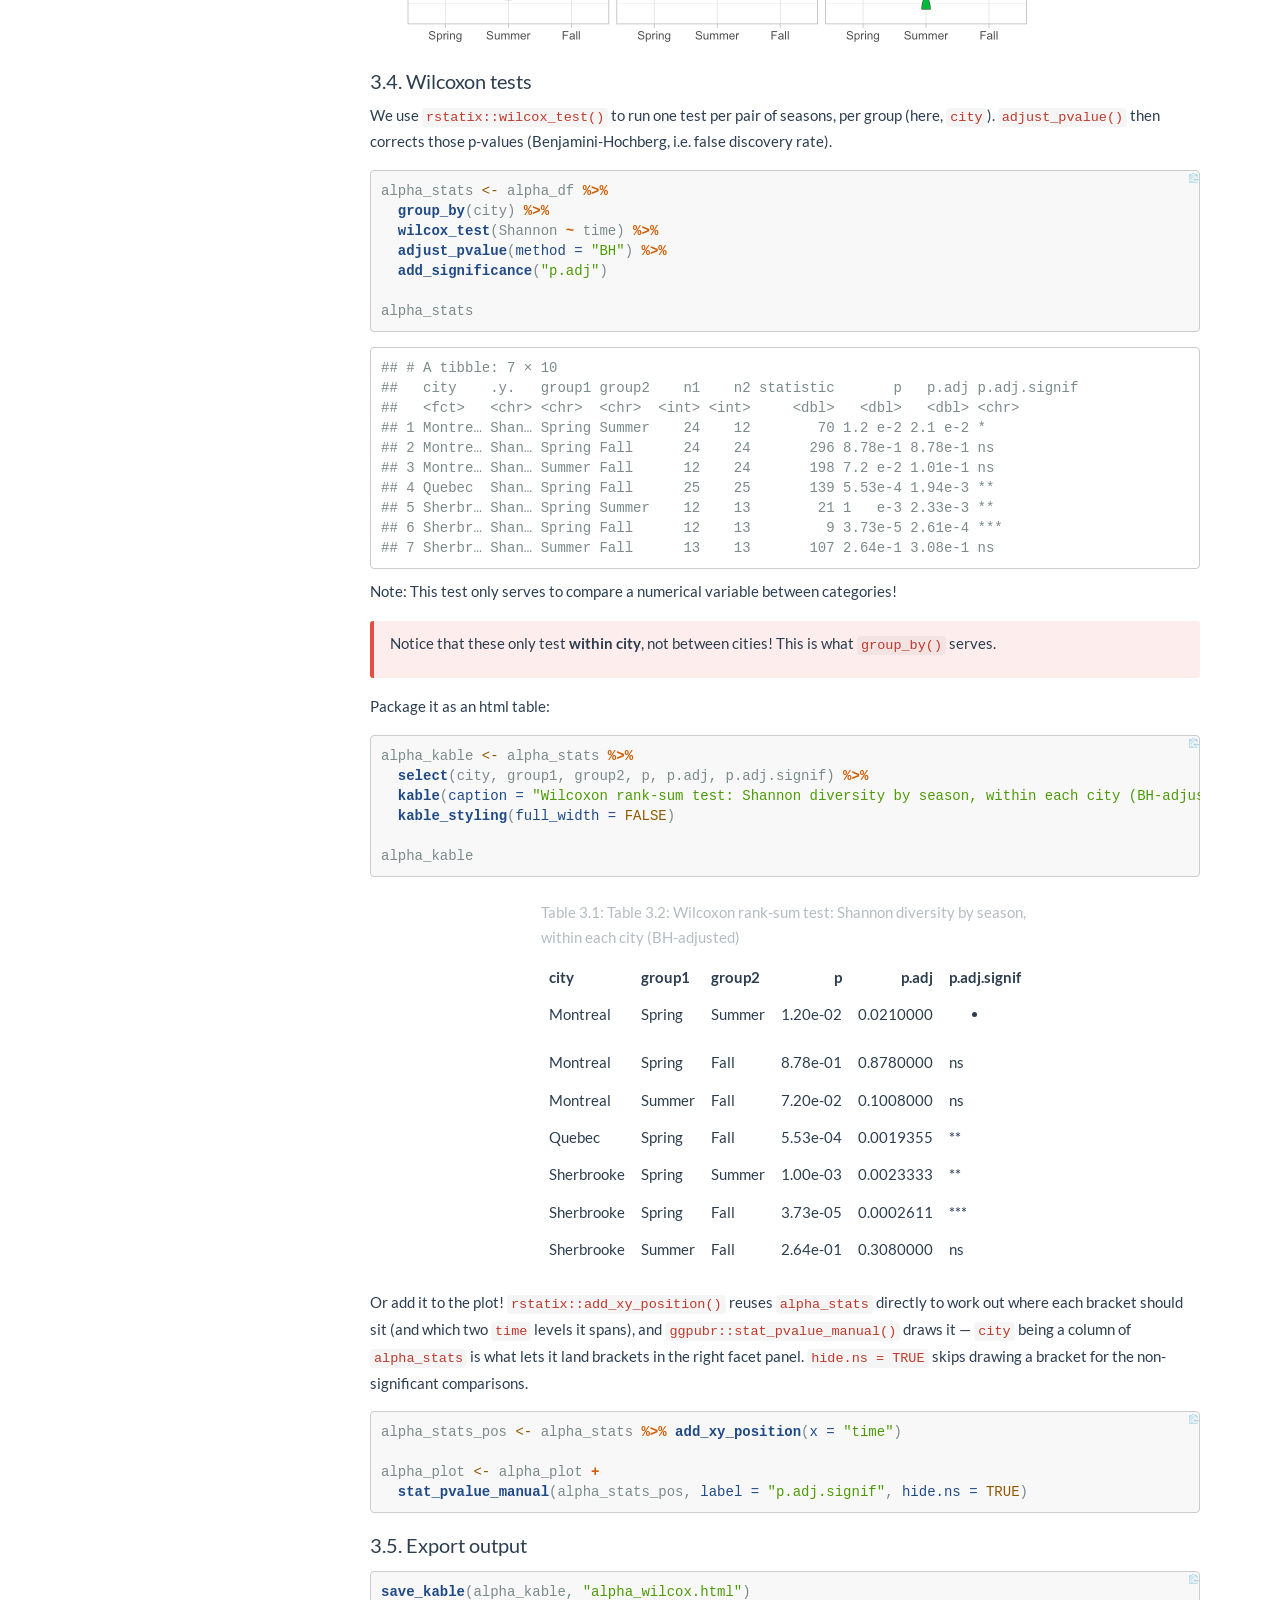
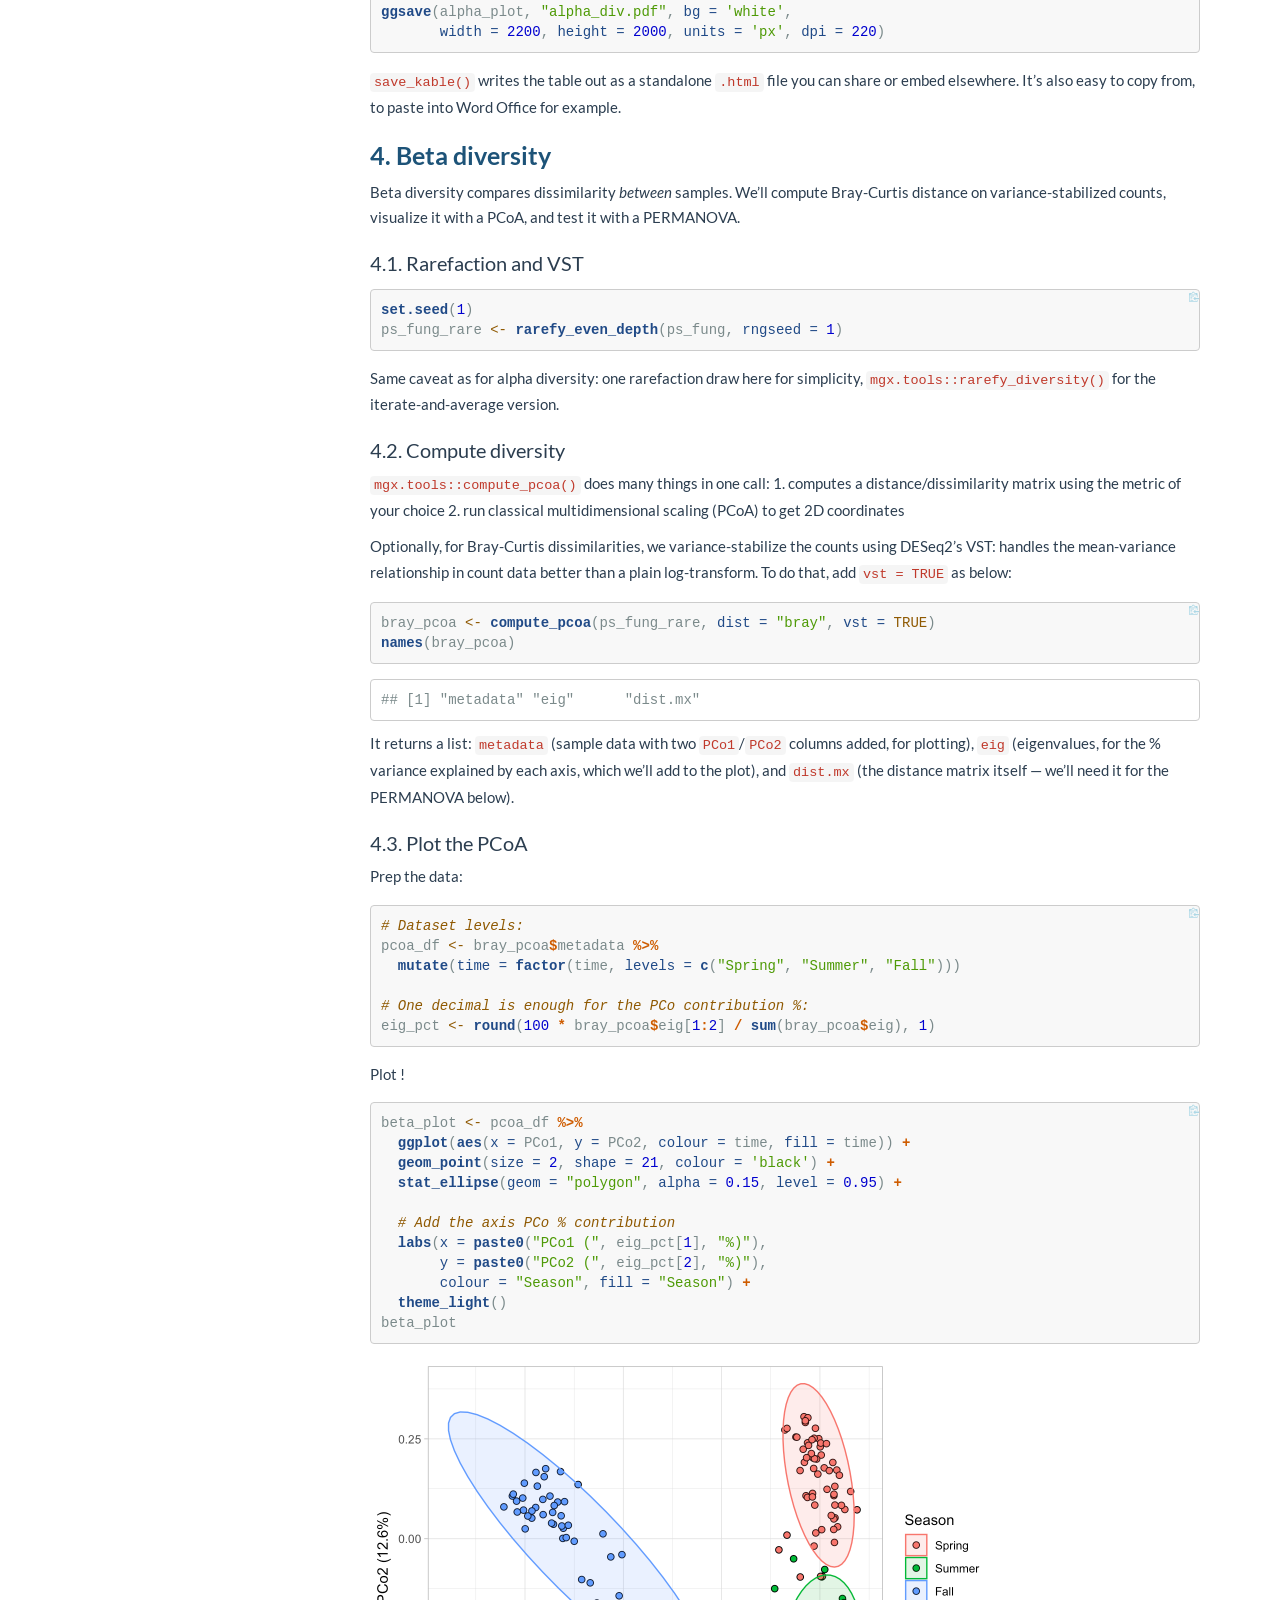
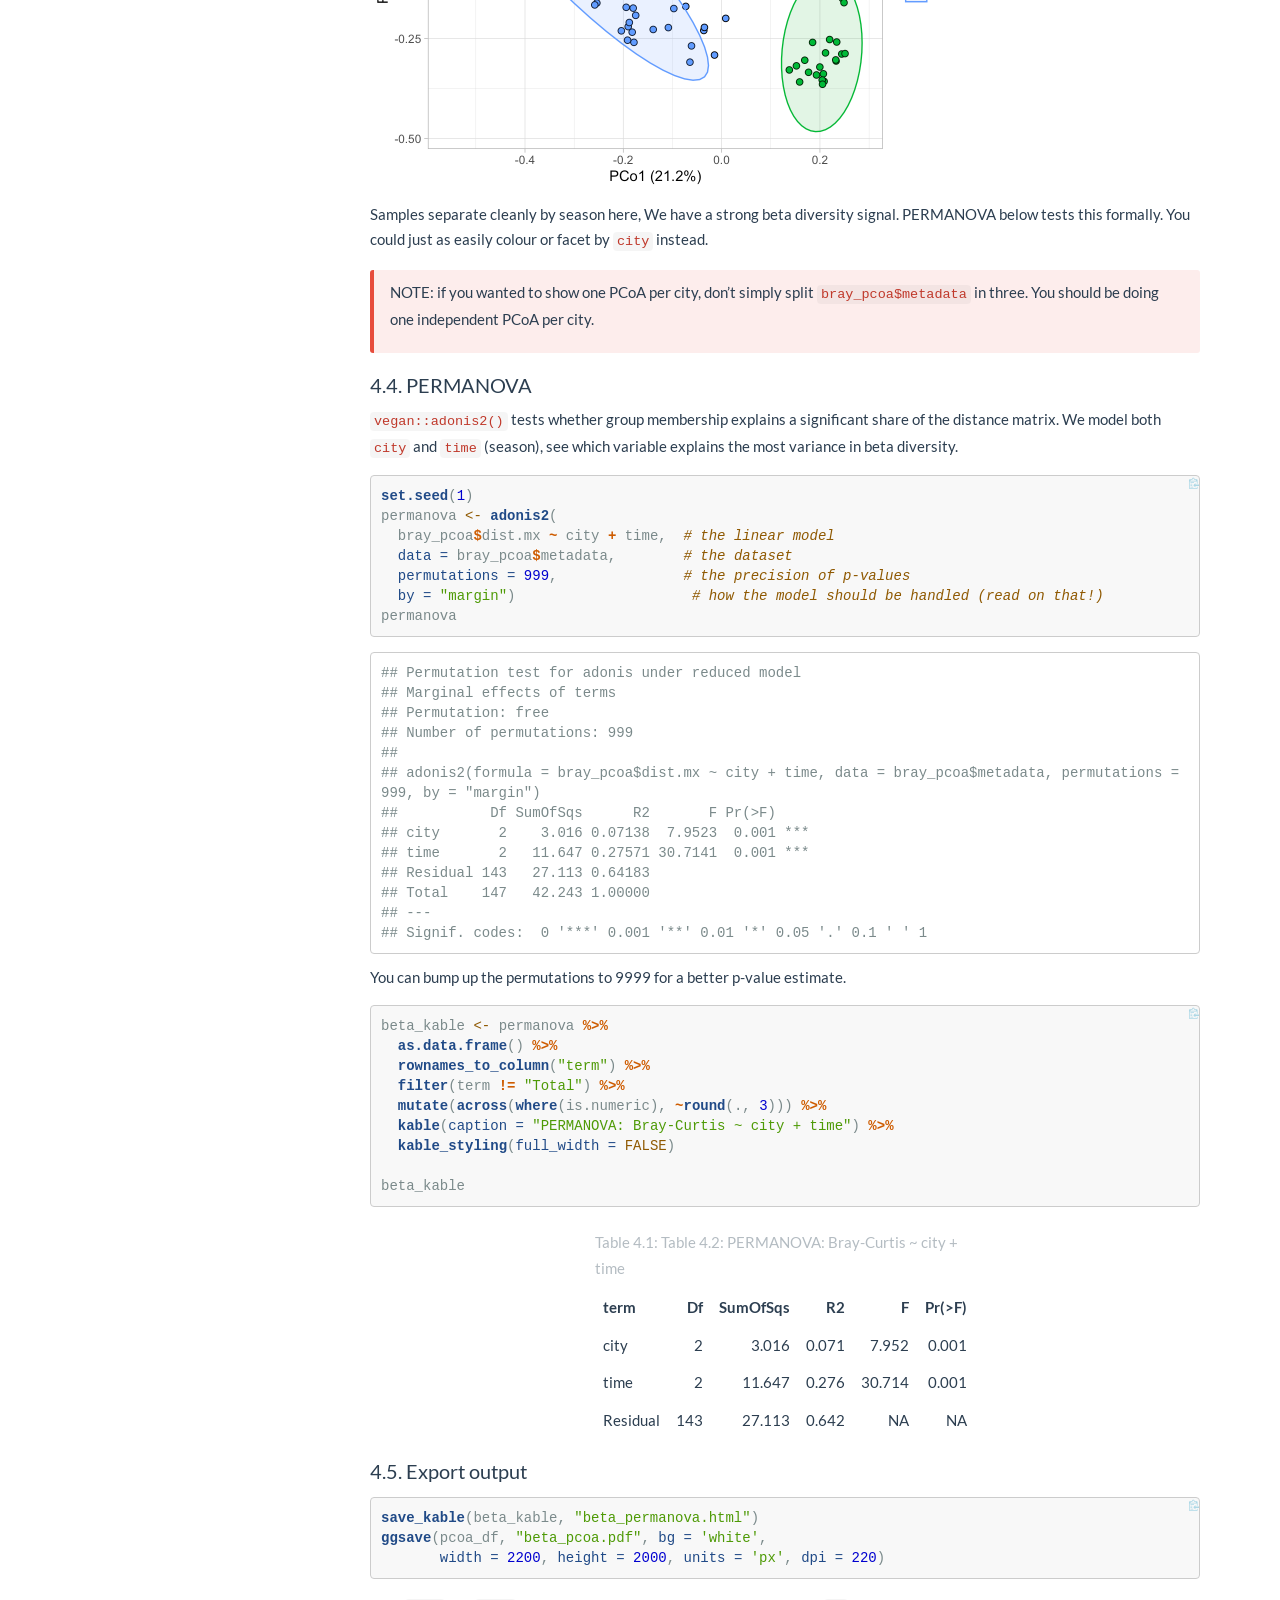
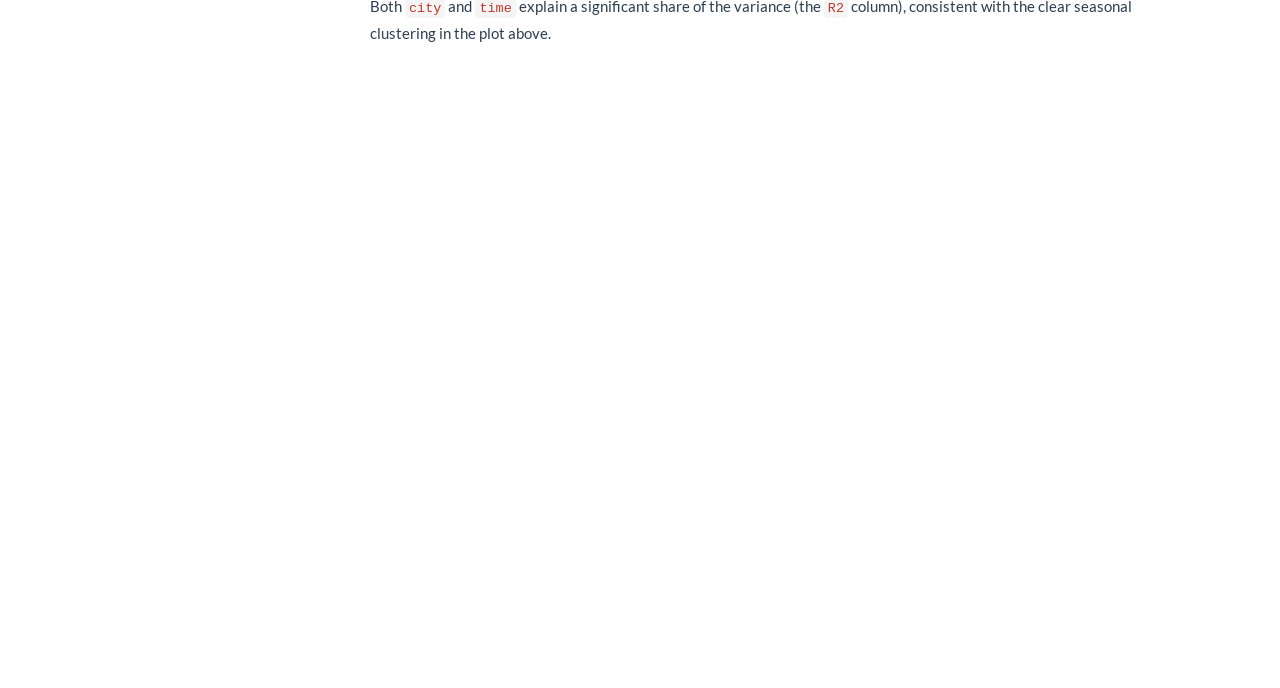
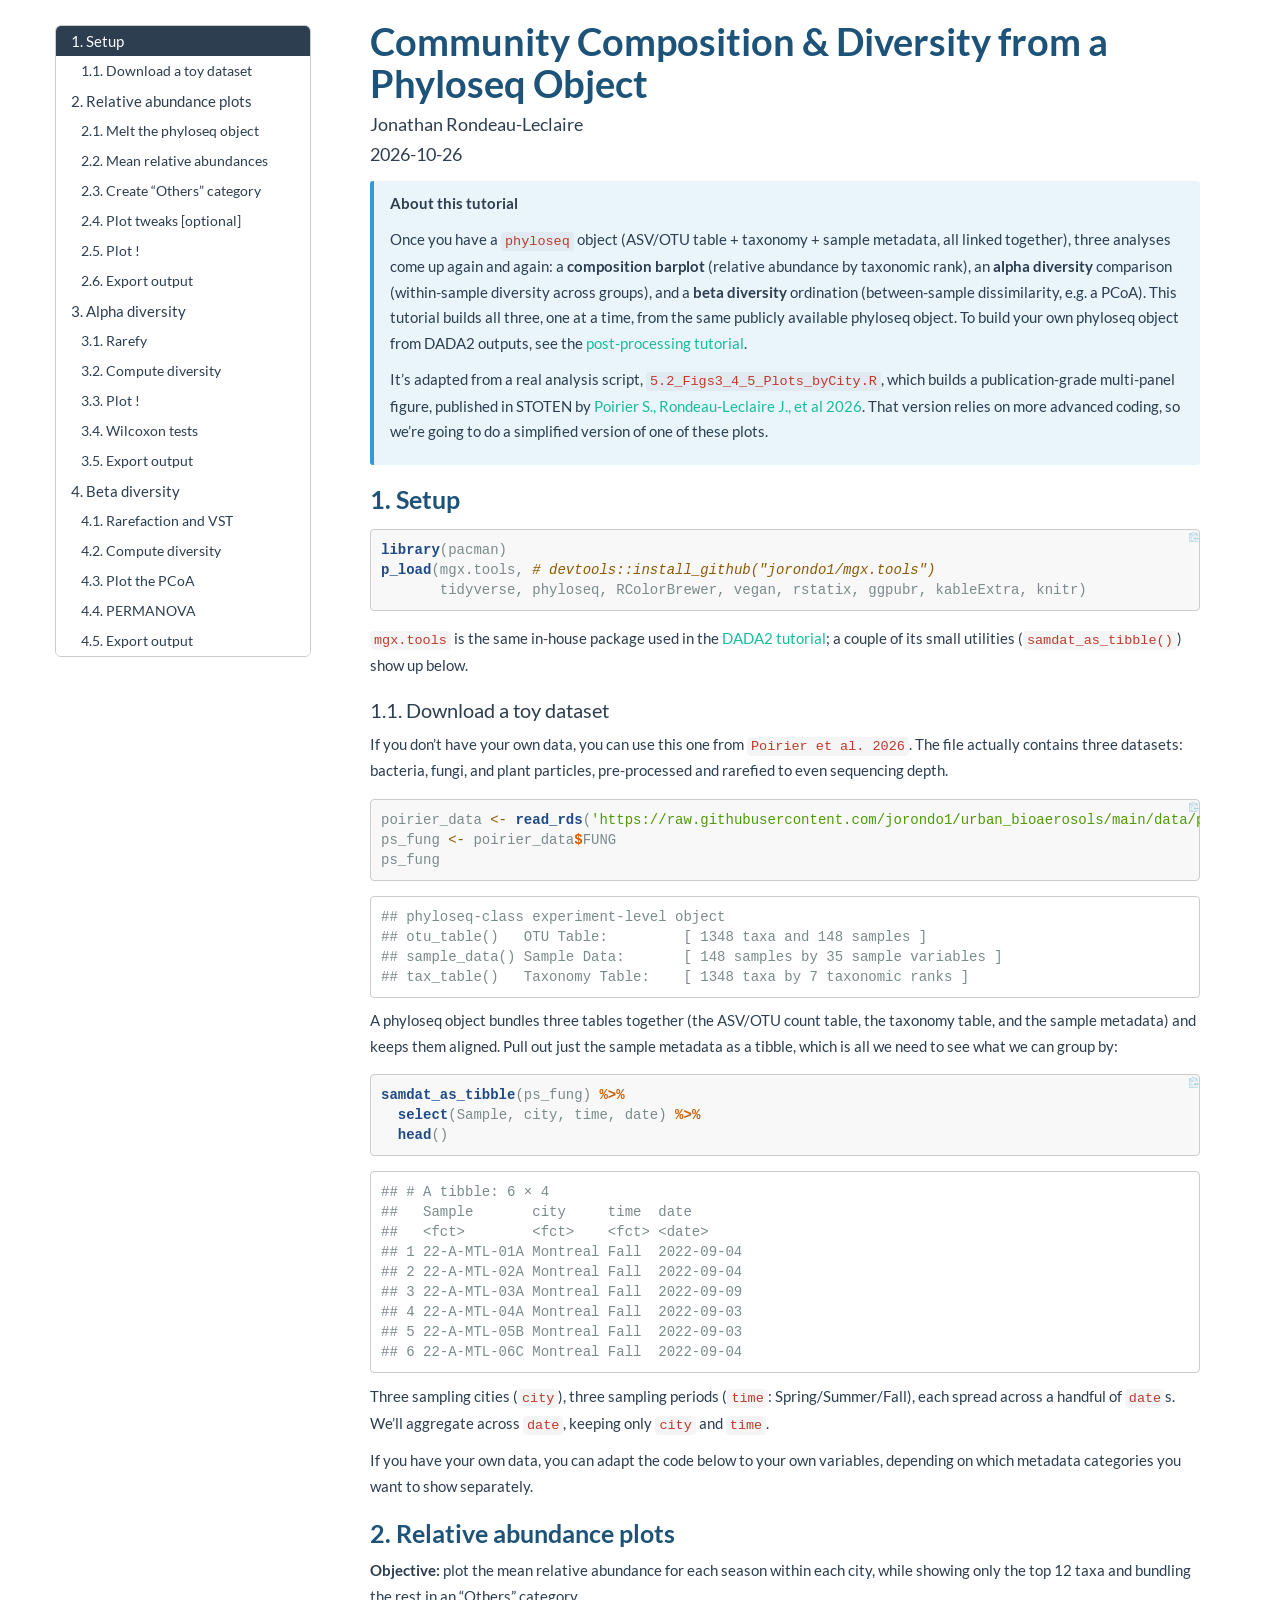
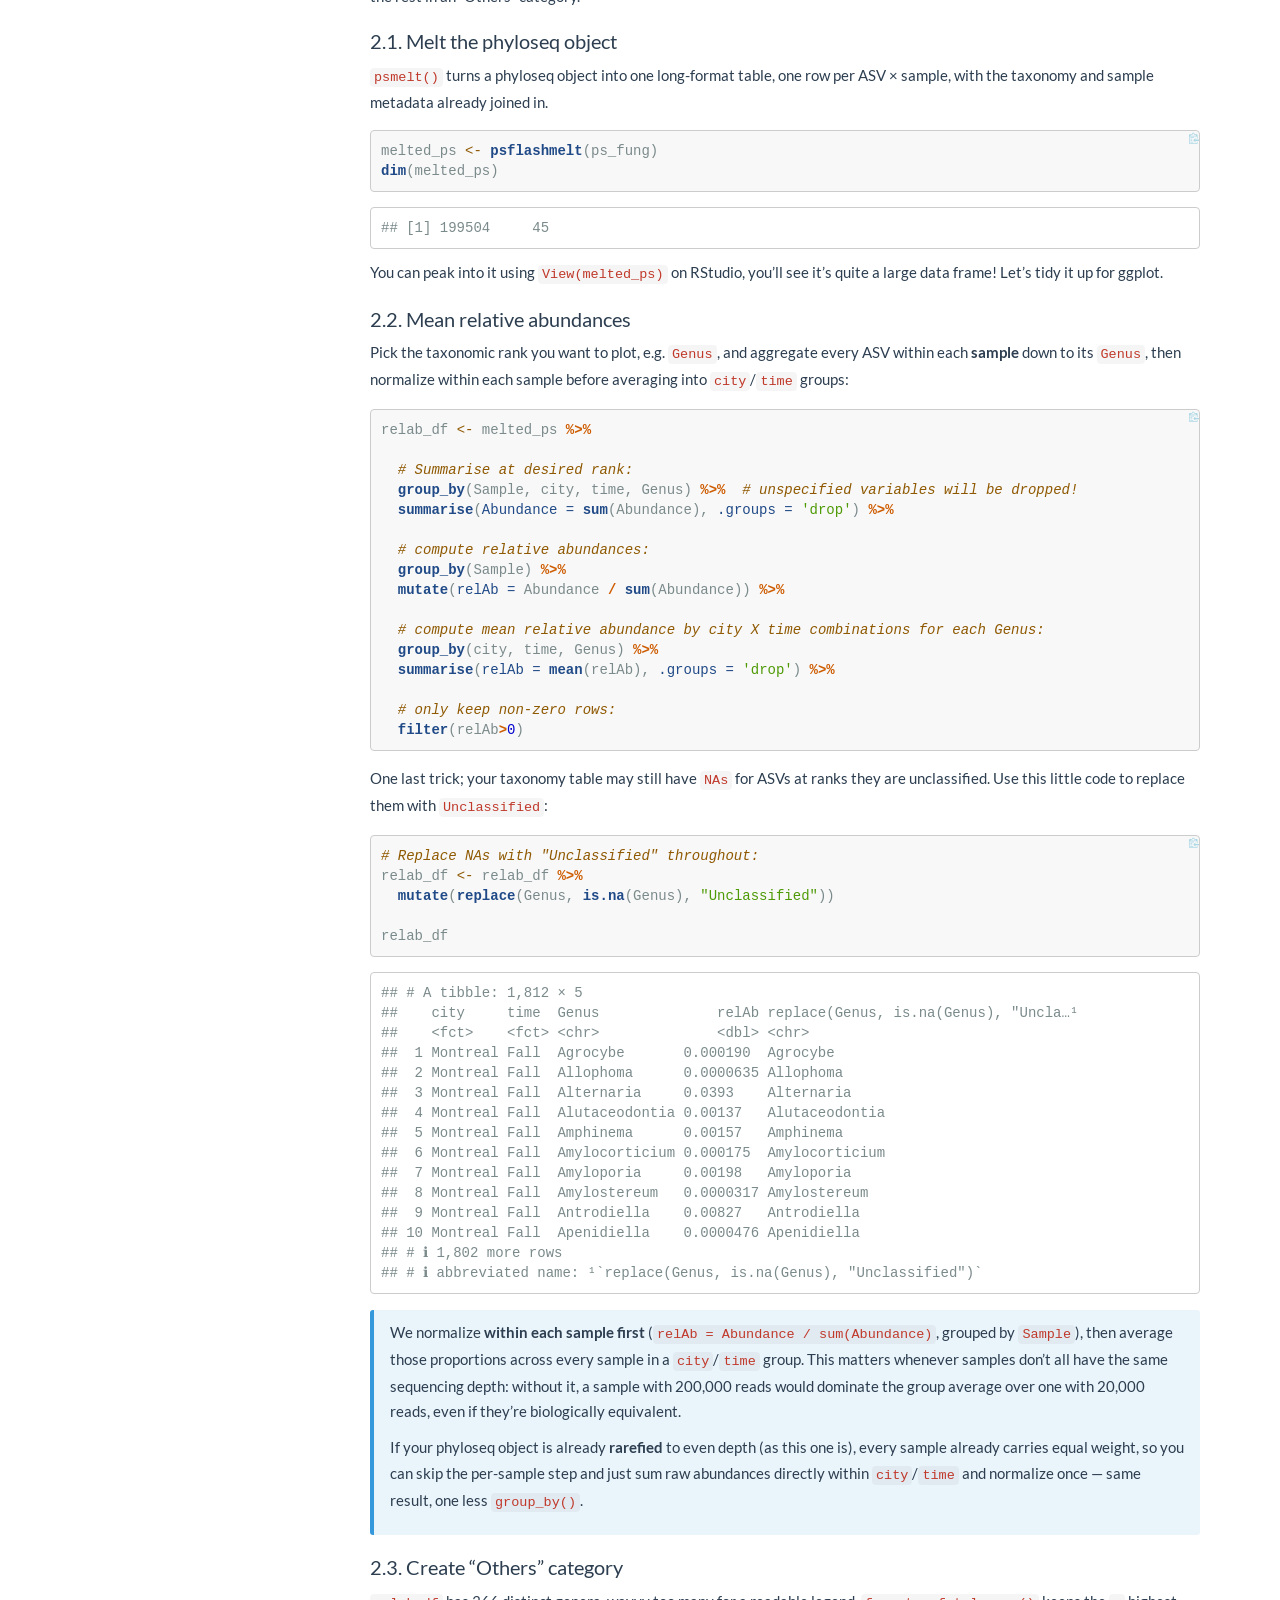
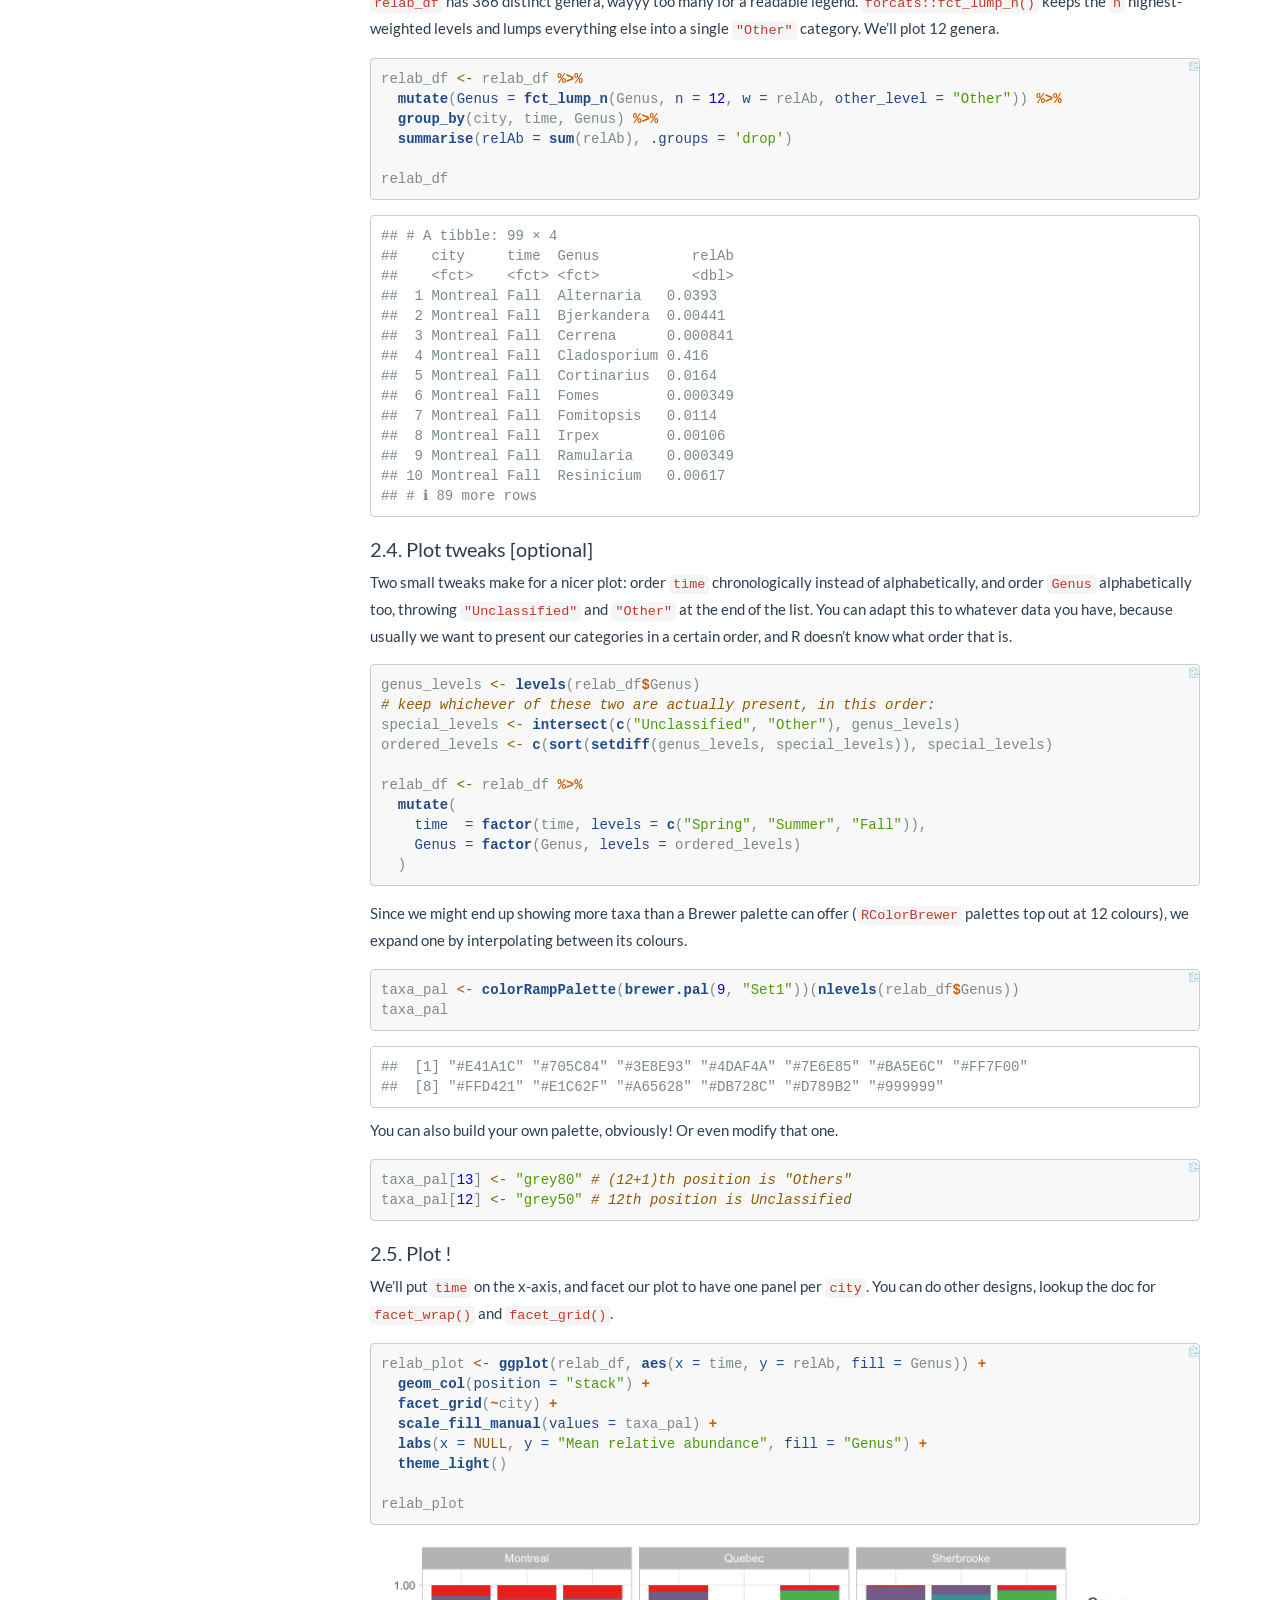
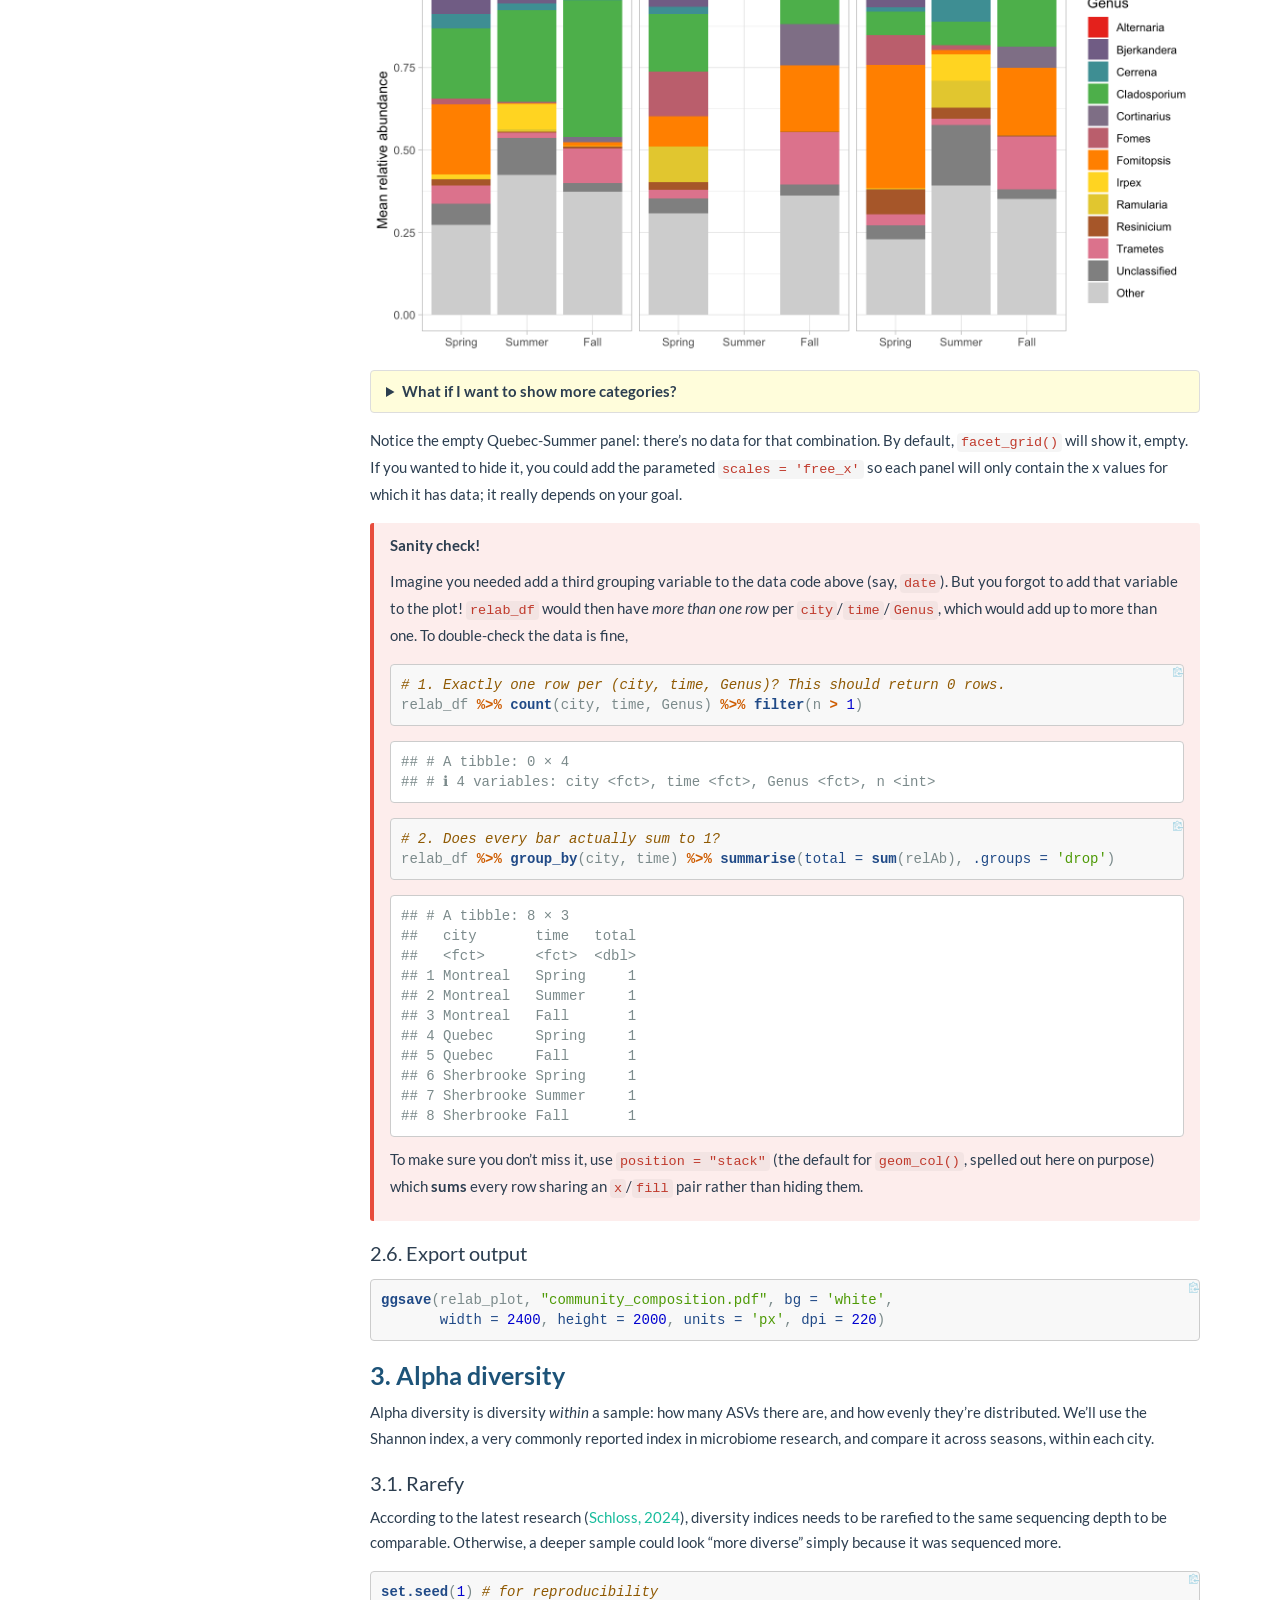
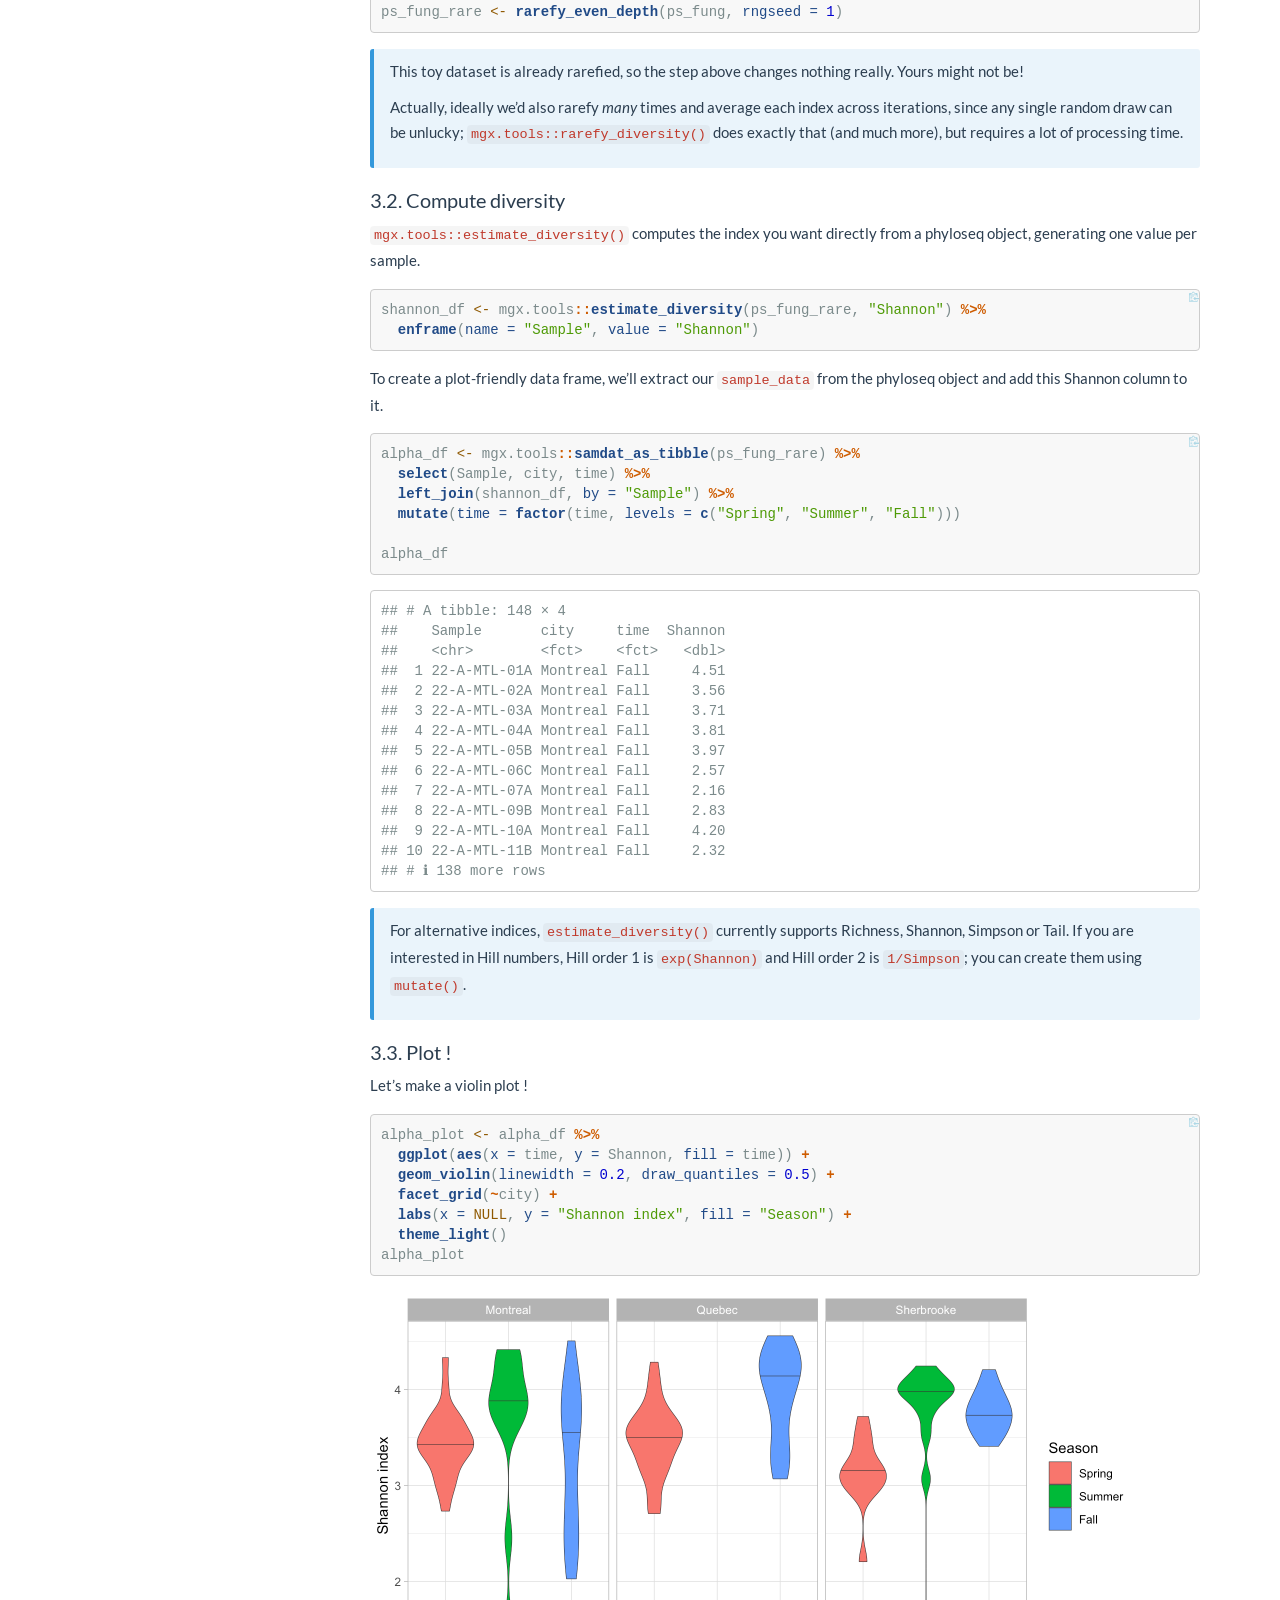
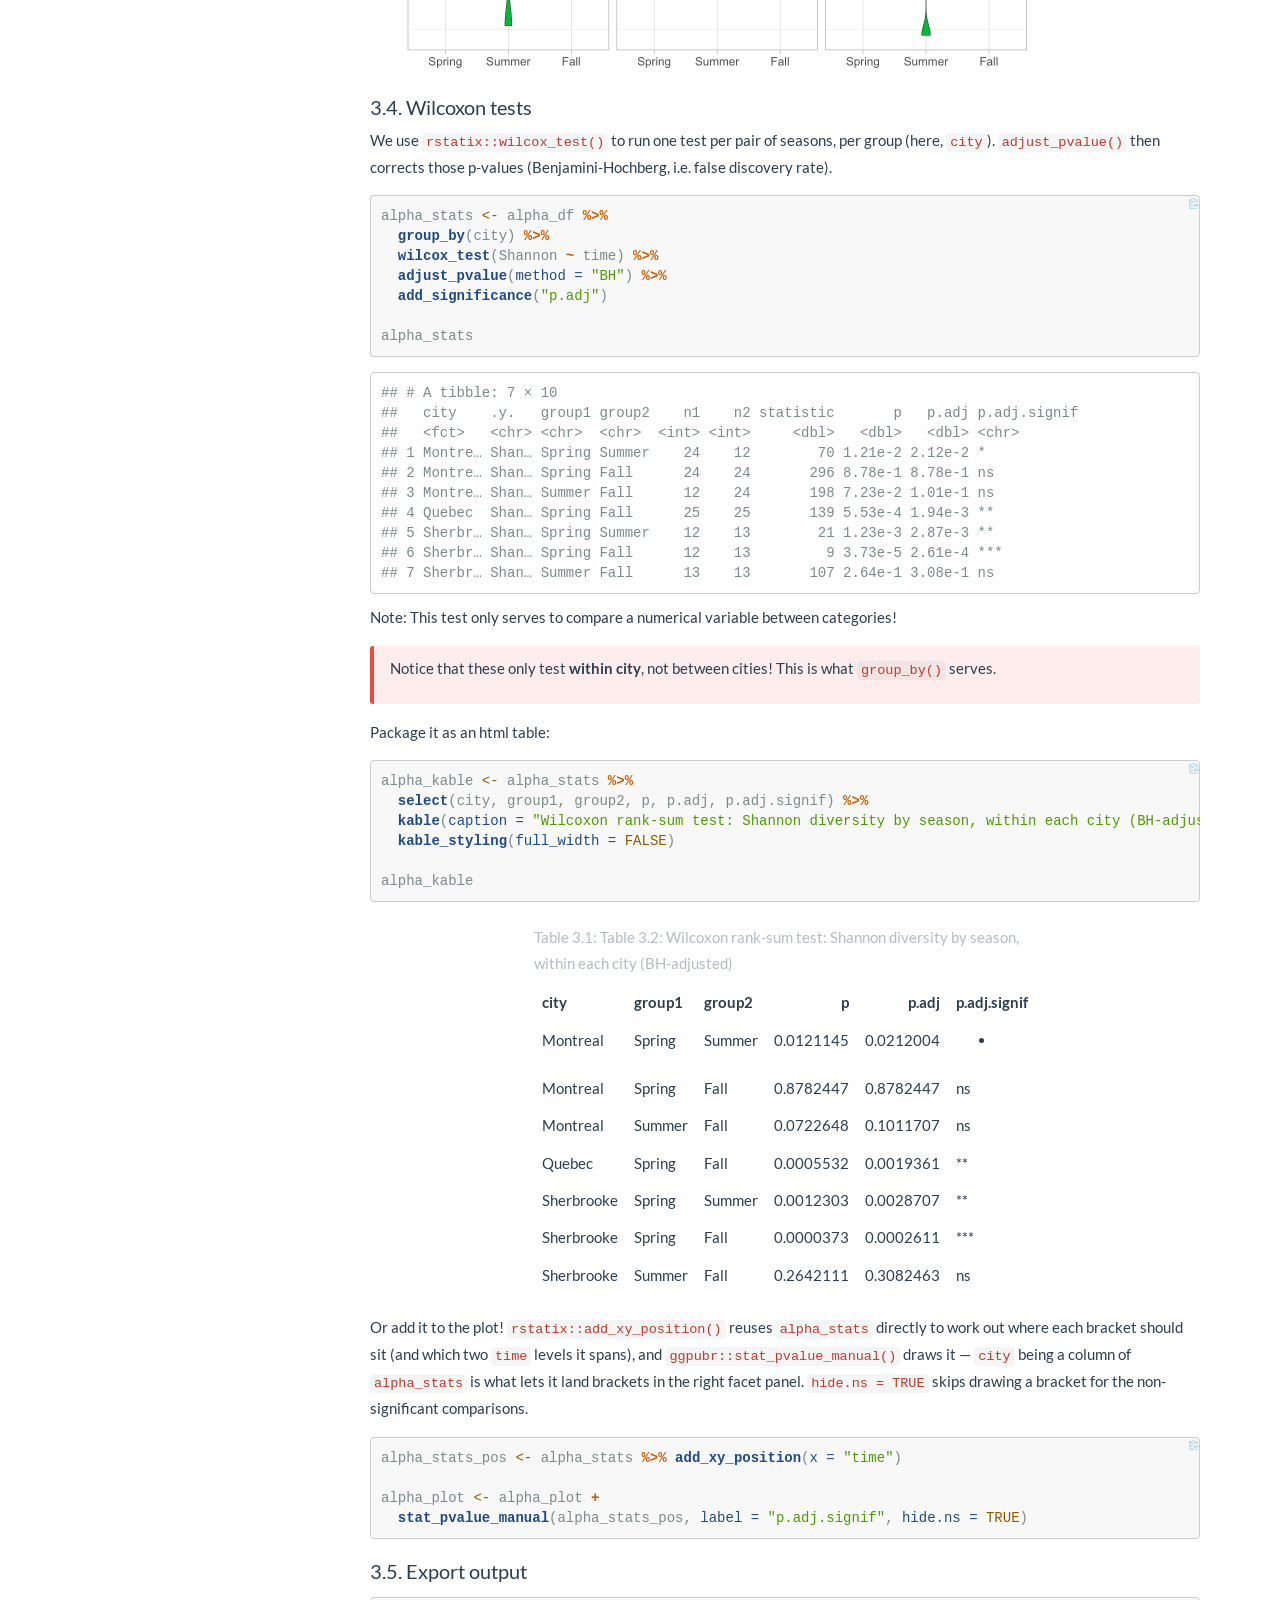
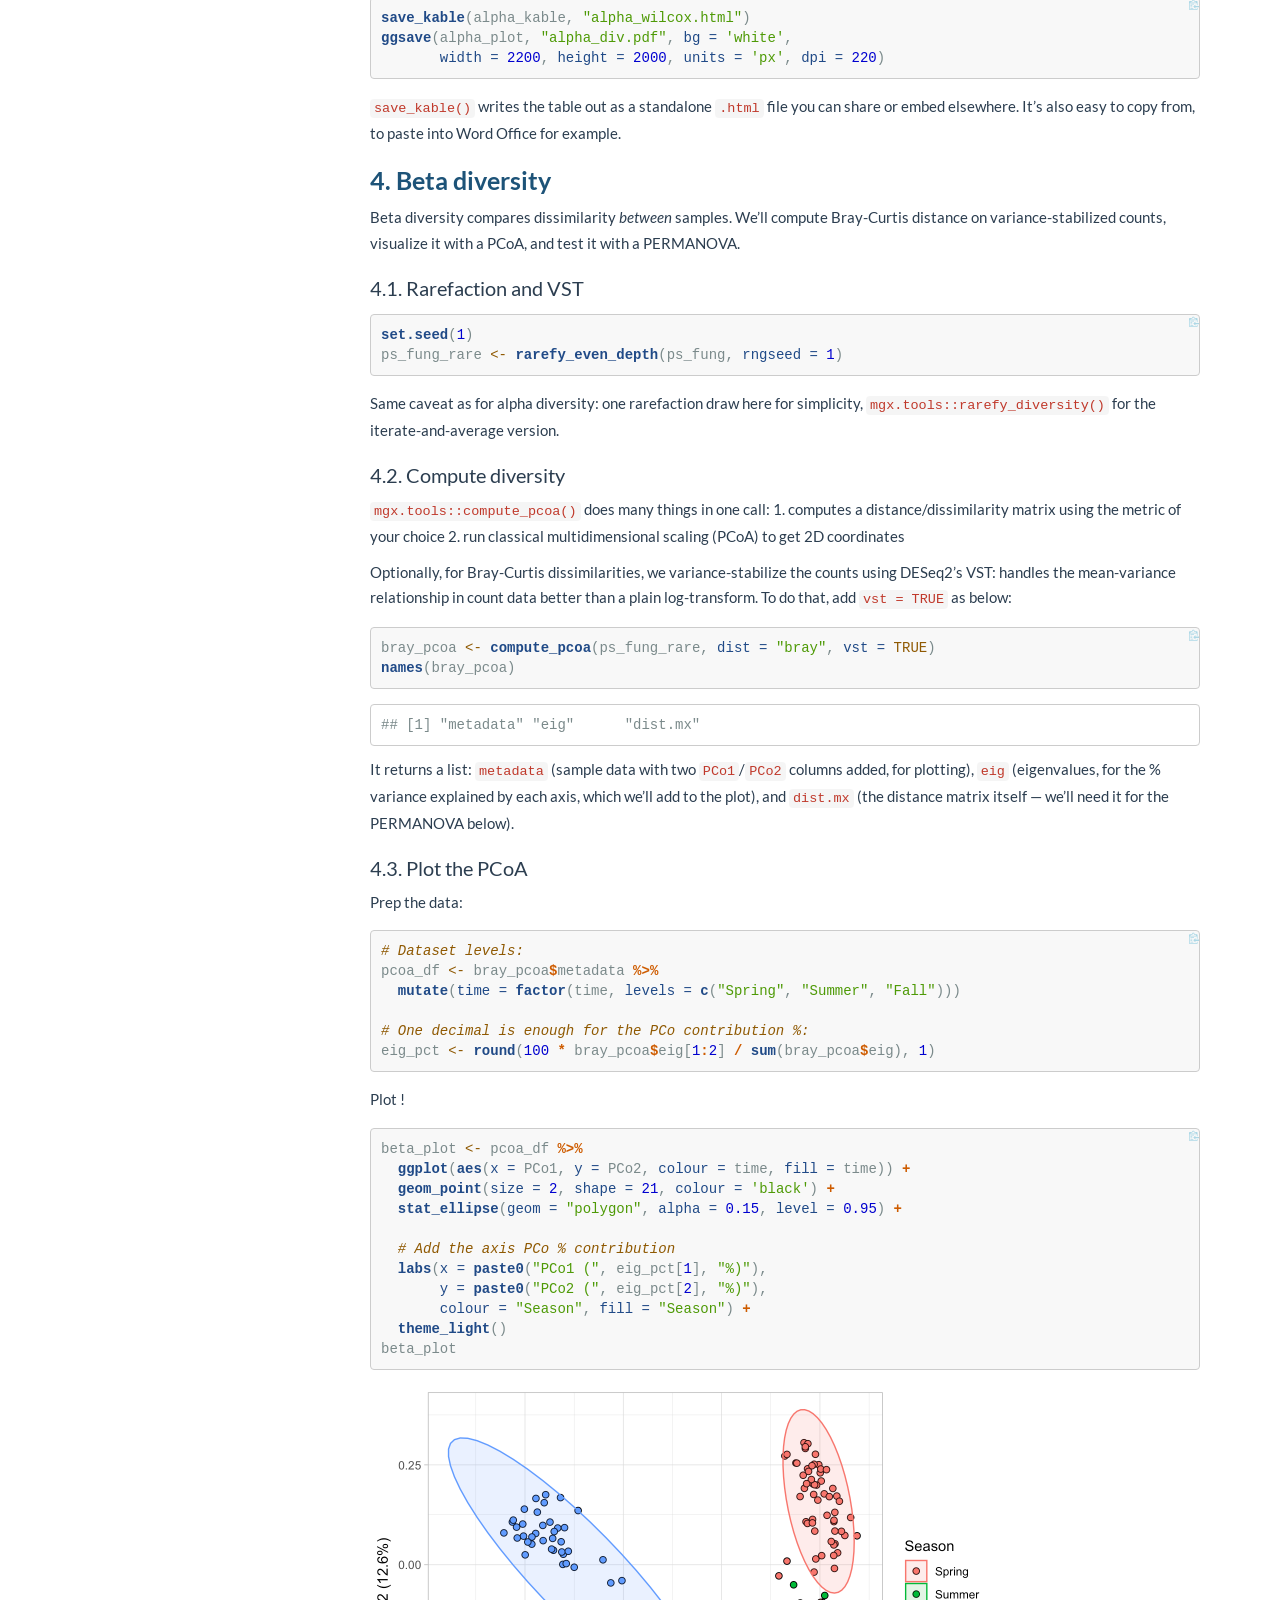
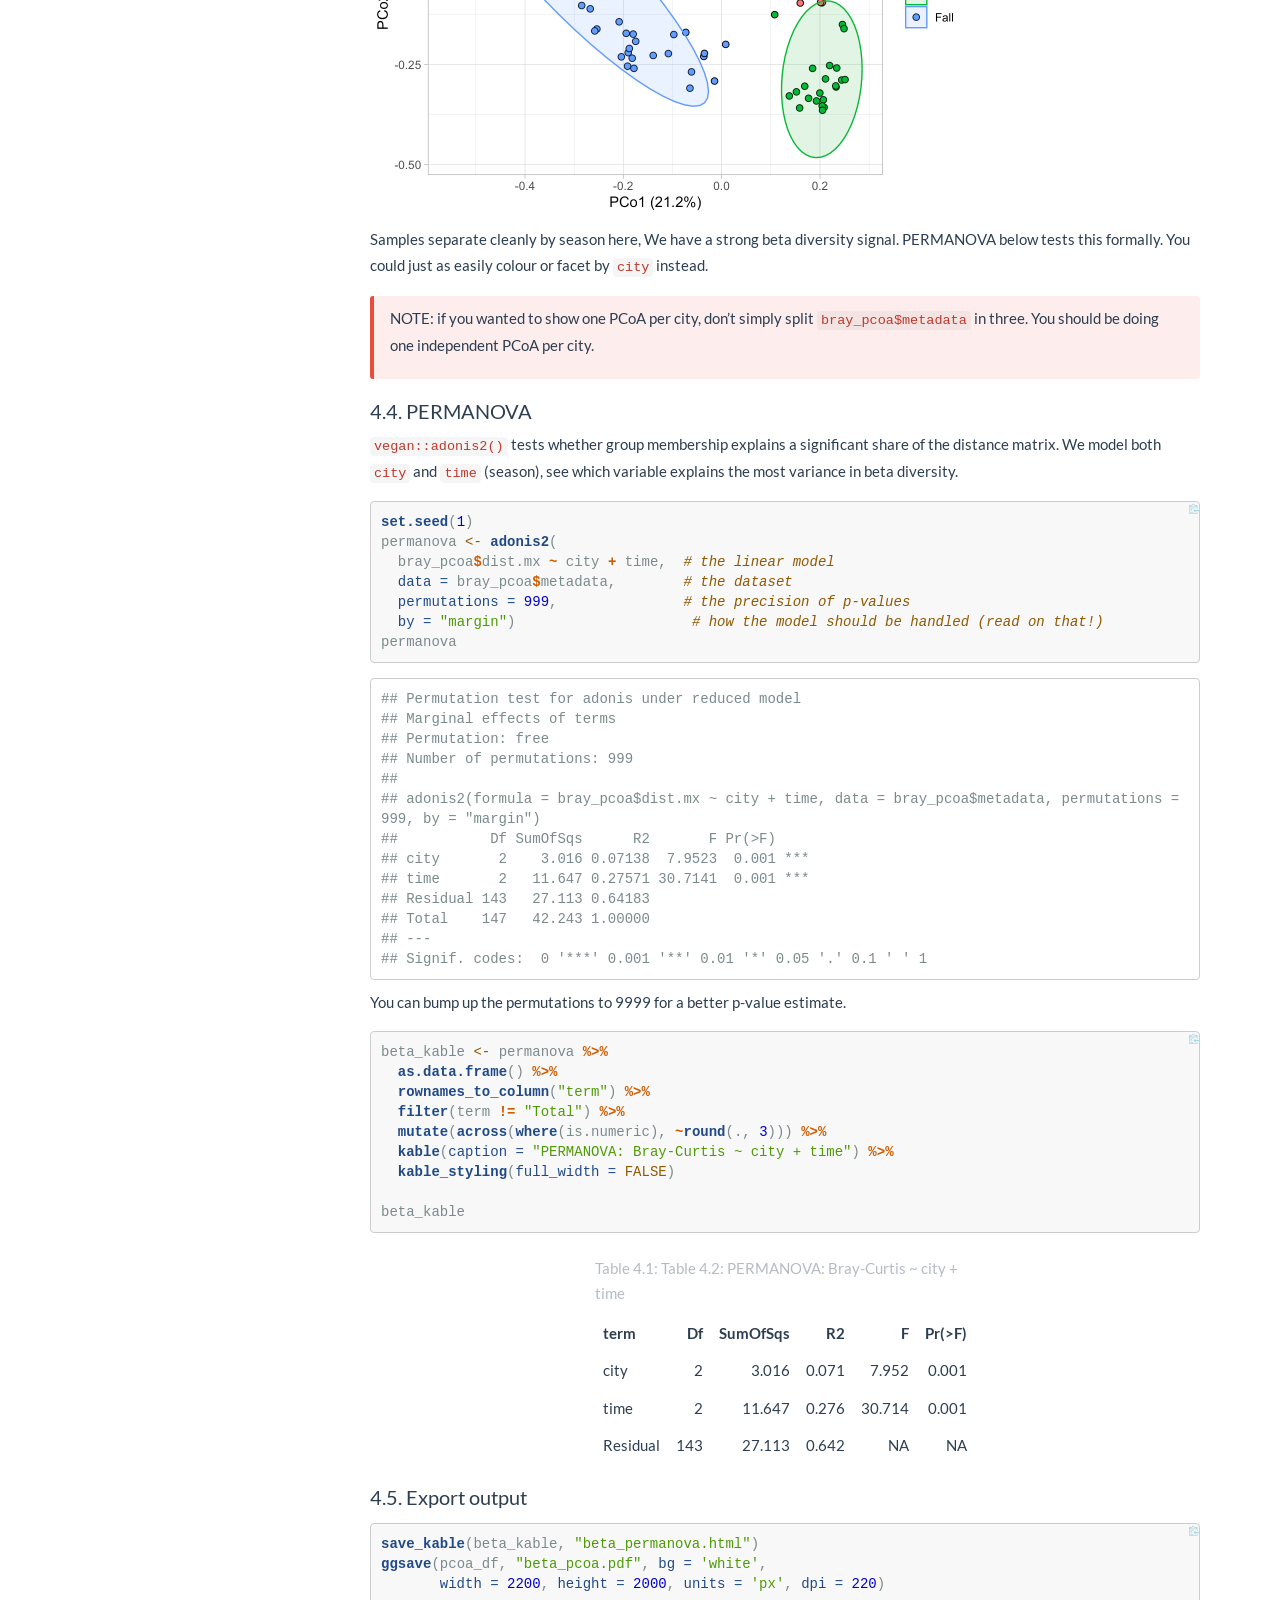
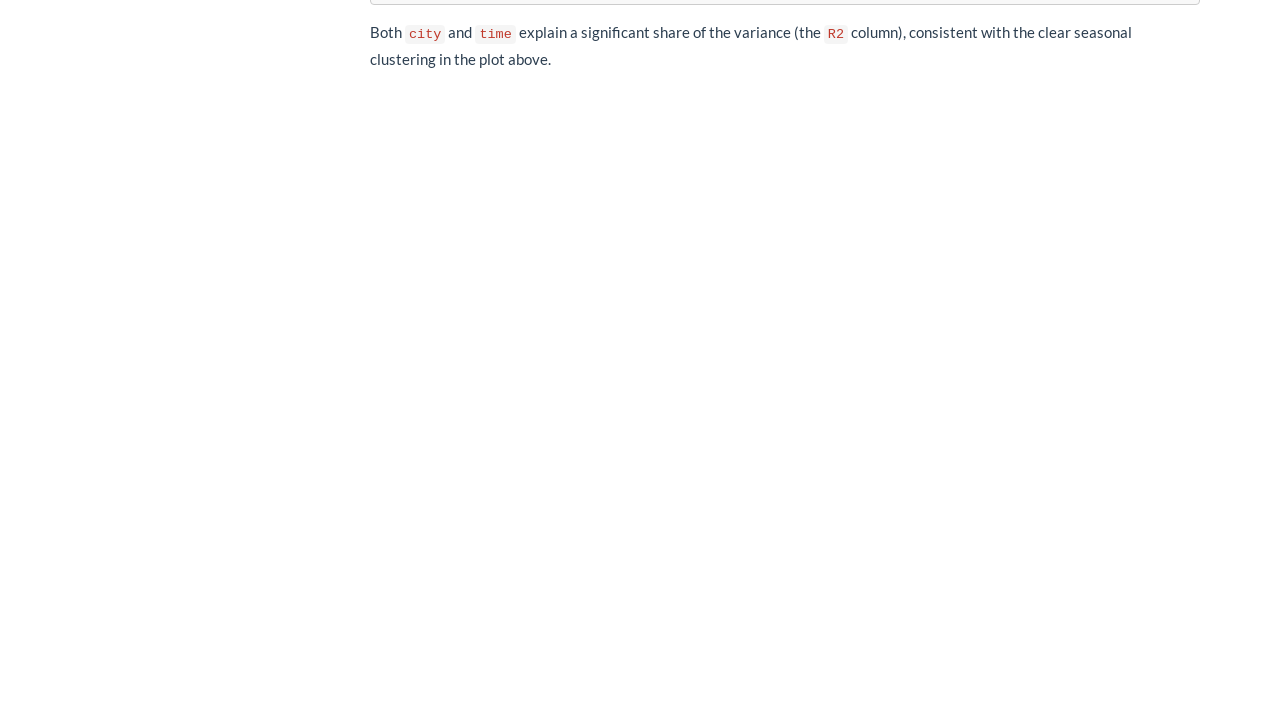
